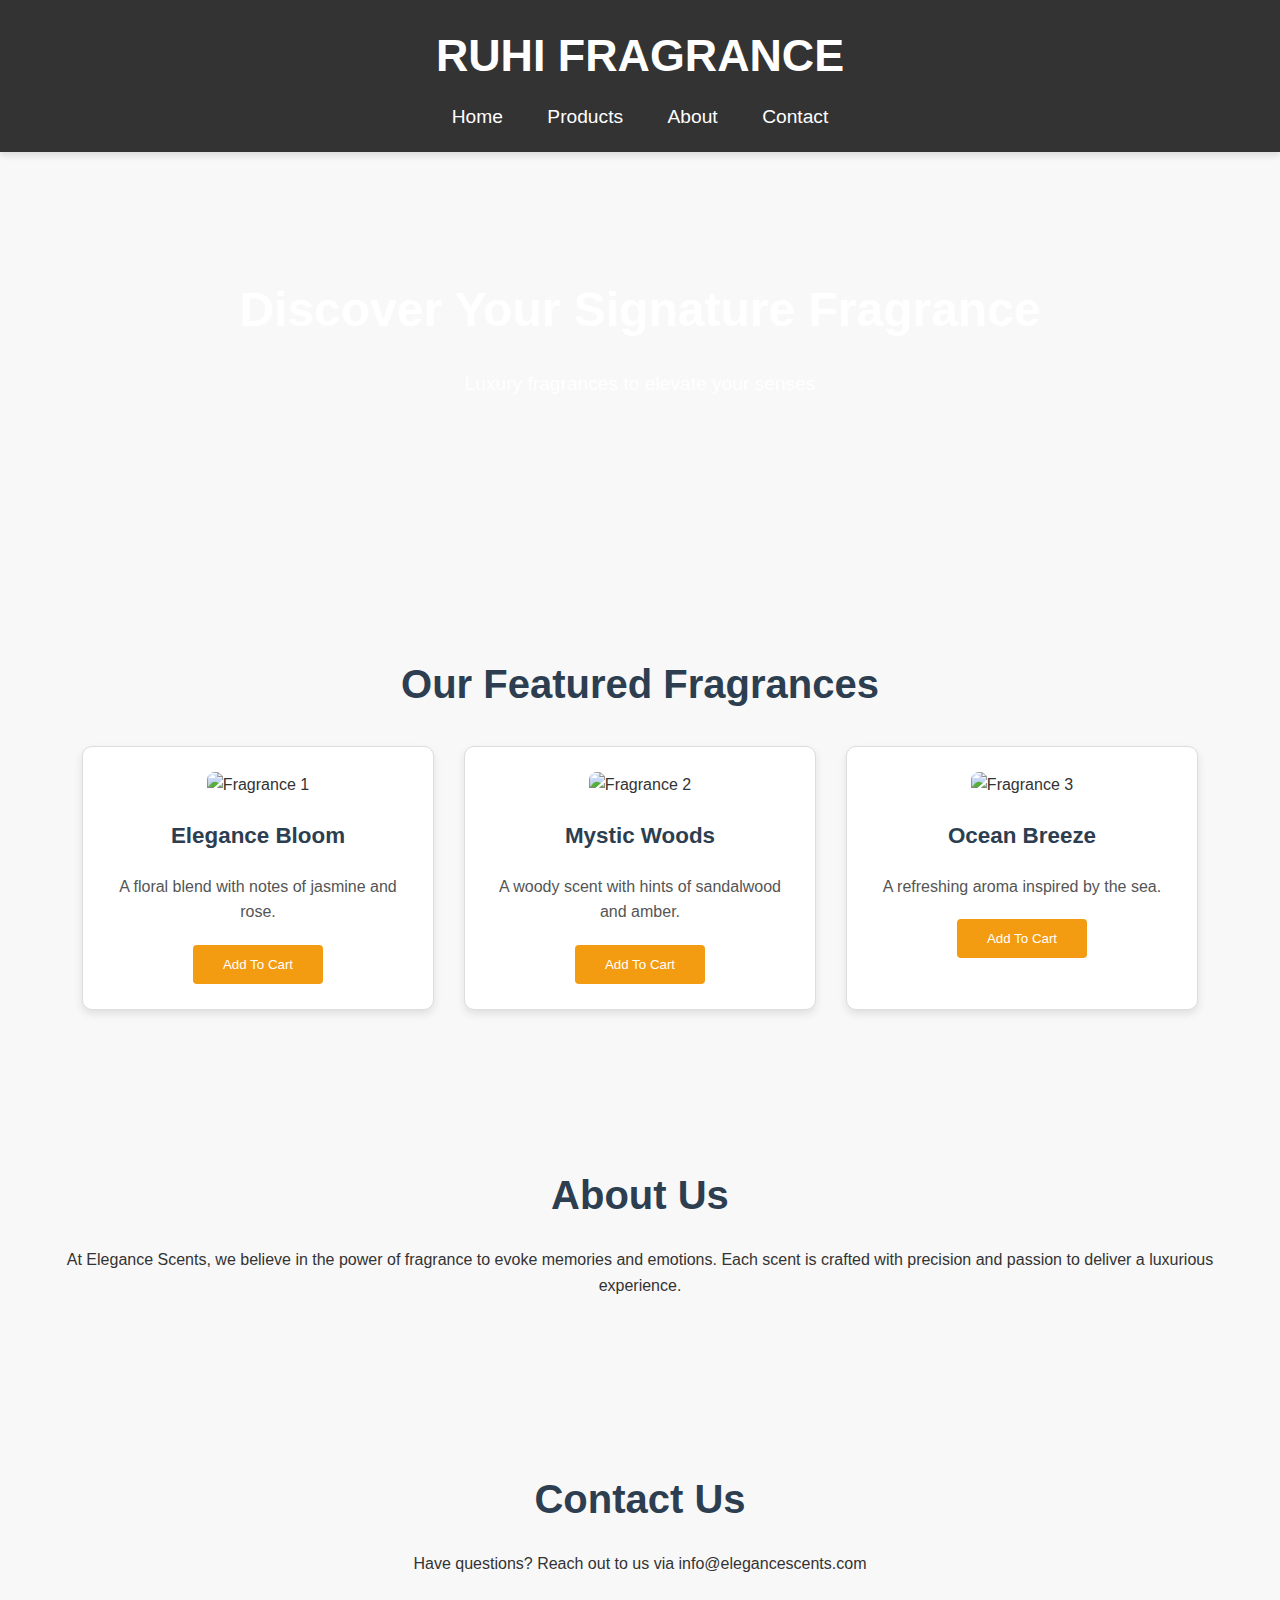
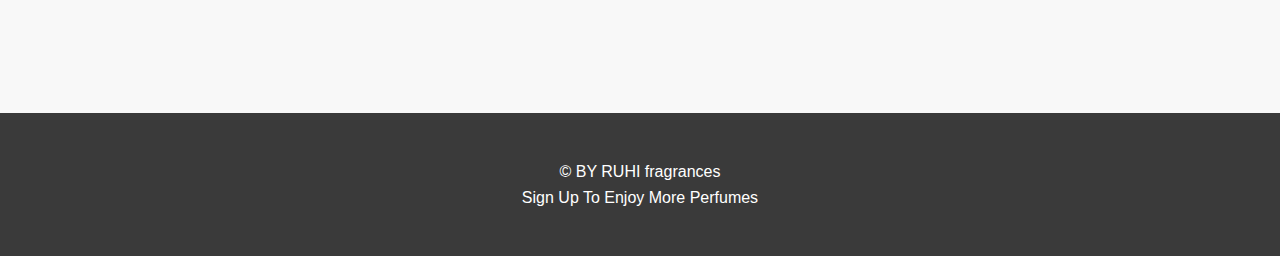
==== index.html @ 4c958bf6 "Add files via upload" ====
<!DOCTYPE html>
<html lang="en">

<head>
    <meta charset="UTF-8">
    <meta name="viewport" content="width=device-width, initial-scale=1.0">
    <title>RUHI - Fragrances Redefined</title>
    <link rel="stylesheet" href="css/style.css">
</head>

<body>
    <header>
        <h1>RUHI FRAGRANCE</h1>
        <nav>
            <a href="index.html">Home</a>
            <a href="products.html">Products</a>
            <a href="about.html">About</a>
            <a href="contact.html">Contact</a>
        </nav>
    </header>

    <section class="hero" id="home">
        <h2>Discover Your Signature Fragrance</h2>
        <p>Luxury fragrances to elevate your senses</p>
    </section>

    <div class="container">
        <section class="section" id="products">
            <h2>Our Featured Fragrances</h2>
            <div class="products">
                <div class="product-card">
                    <img src="https://via.placeholder.com/300" alt="Fragrance 1">
                    <h3>Elegance Bloom</h3>
                    <p>A floral blend with notes of jasmine and rose.</p>
                    <button class="add-to-cart">Add To Cart</button>
                </div>
                <div class="product-card">
                    <img src="https://via.placeholder.com/300" alt="Fragrance 2">
                    <h3>Mystic Woods</h3>
                    <p>A woody scent with hints of sandalwood and amber.</p>
                    <button class="add-to-cart">Add To Cart</button>
                </div>
                <div class="product-card">
                    <img src="https://via.placeholder.com/300" alt="Fragrance 3">
                    <h3>Ocean Breeze</h3>
                    <p>A refreshing aroma inspired by the sea.</p>
                    <button class="add-to-cart">Add To Cart</button>
                </div>
            </div>
        </section>

        <section class="section" id="about">
            <h2>About Us</h2>
            <p>At Elegance Scents, we believe in the power of fragrance to evoke memories and emotions. Each scent is crafted with precision and passion to deliver a luxurious experience.</p>
        </section>

        <section class="section" id="contact">
            <h2>Contact Us</h2>
            <p>Have questions? Reach out to us via <a href="mailto:info@elegancescents.com">info@elegancescents.com</a></p>
        </section>
    </div>

    <footer>
        <p>&copy; BY RUHI fragrances<br>Sign Up To Enjoy More Perfumes</p>
    </footer>

    <script>
        // Select all 'Add To Cart' buttons
        const addToCartButtons = document.querySelectorAll('.add-to-cart');

        // Add click event listeners to each button
        addToCartButtons.forEach(button => {
            button.addEventListener('click', function() {
                // Change the button text to 'Added To Cart'
                button.textContent = 'Added To Cart';
                
                // Optionally, change the button style to show it's been added
                button.style.backgroundColor = '#e67e22';
                button.style.cursor = 'not-allowed';
                button.disabled = true; // Disable the button after it's clicked
            });
        });
    </script>
</body>

</html>
---- css/style.css ----
/* General Styles */
body {
    font-family: 'Arial', sans-serif;
    margin: 0;
    padding: 0;
    background-color: #f8f8f8;
    color: #333;
    line-height: 1.6;
}

/* Links */
a {
    text-decoration: none;
    color: inherit;
    transition: color 0.3s ease;
}

a:hover {
    color: #000;
}

/* Header */
header {
    background-color: #333333;
    color: white;
    text-align: center;
    padding: 20px;
    box-shadow: 0 4px 6px rgba(0, 0, 0, 0.1);
}

header h1 {
    font-size: 2.8rem;
    margin: 0;
    font-family: 'Helvetica Neue', sans-serif;
}

/* Navigation */
nav {
    margin-top: 10px;
}

nav a {
    margin: 0 20px;
    font-size: 1.2rem;
    color: #fff;
    transition: color 0.3s ease;
}

nav a:hover {
    color: #f39c12;
}

/* Hero Section */
.hero {
    background: url('https://via.placeholder.com/1600x600') no-repeat center center/cover;
    color: white;
    text-align: center;
    padding: 120px 20px;
    background-position: center;
    background-size: cover;
}

.hero h2 {
    font-size: 3rem;
    font-family: 'Helvetica Neue', sans-serif;
    font-weight: bold;
    margin: 0;
}

.hero p {
    font-size: 1.2rem;
    margin-top: 20px;
}

/* Container */
.container {
    max-width: 1200px;
    margin: 0 auto;
    padding: 20px;
}

/* Section Styles */
.section {
    padding: 60px 0;
    text-align: center;
}

/* Section Titles */
.section h2 {
    font-size: 2.5rem;
    color: #2c3e50;
    font-weight: bold;
    margin-bottom: 20px;
}

/* Product Section */
.products {
    display: flex;
    flex-wrap: wrap;
    justify-content: center;
    gap: 30px;
    margin-top: 30px;
}

.product-card {
    background: #fff;
    border: 1px solid #ddd;
    border-radius: 10px;
    width: 300px;
    text-align: center;
    padding: 25px;
    box-shadow: 0 4px 8px rgba(0, 0, 0, 0.1);
    transition: transform 0.3s ease, box-shadow 0.3s ease;
}

.product-card:hover {
    transform: translateY(-10px);
    box-shadow: 0 6px 15px rgba(0, 0, 0, 0.1);
}

.product-card img {
    max-width: 100%;
    border-radius: 8px;
}

.product-card h3 {
    font-size: 1.4rem;
    margin: 20px 0;
    color: #2c3e50;
}

.product-card p {
    font-size: 1rem;
    color: #555;
    margin-bottom: 20px;
}

.product-card button {
    background-color: #f39c12;
    color: #fff;
    border: none;
    padding: 12px 30px;
    border-radius: 4px;
    cursor: pointer;
    transition: background-color 0.3s ease;
}

.product-card button:hover {
    background-color: #e67e22;
}

/* Footer */
footer {
    margin-top: 40px;
    background-color: #3a3a3a;
    color: white;
    padding: 30px 20px;
    text-align: center;
}

/* Responsive Design */
@media screen and (max-width: 768px) {
    header h1 {
        font-size: 2.2rem;
    }

    nav a {
        font-size: 1rem;
    }

    .hero h2 {
        font-size: 2.2rem;
    }

    .products {
        flex-direction: column;
        align-items: center;
    }

    .product-card {
        width: 80%;
        margin-bottom: 20px;
    }

    .section h2 {
        font-size: 2rem;
    }
}

@media screen and (max-width: 480px) {
    header h1 {
        font-size: 1.8rem;
    }

    nav a {
        font-size: 0.9rem;
    }

    .hero h2 {
        font-size: 1.8rem;
    }

    .hero p {
        font-size: 1rem;
    }

    .product-card {
        width: 90%;
    }

    .section h2 {
        font-size: 1.8rem;
    }
}
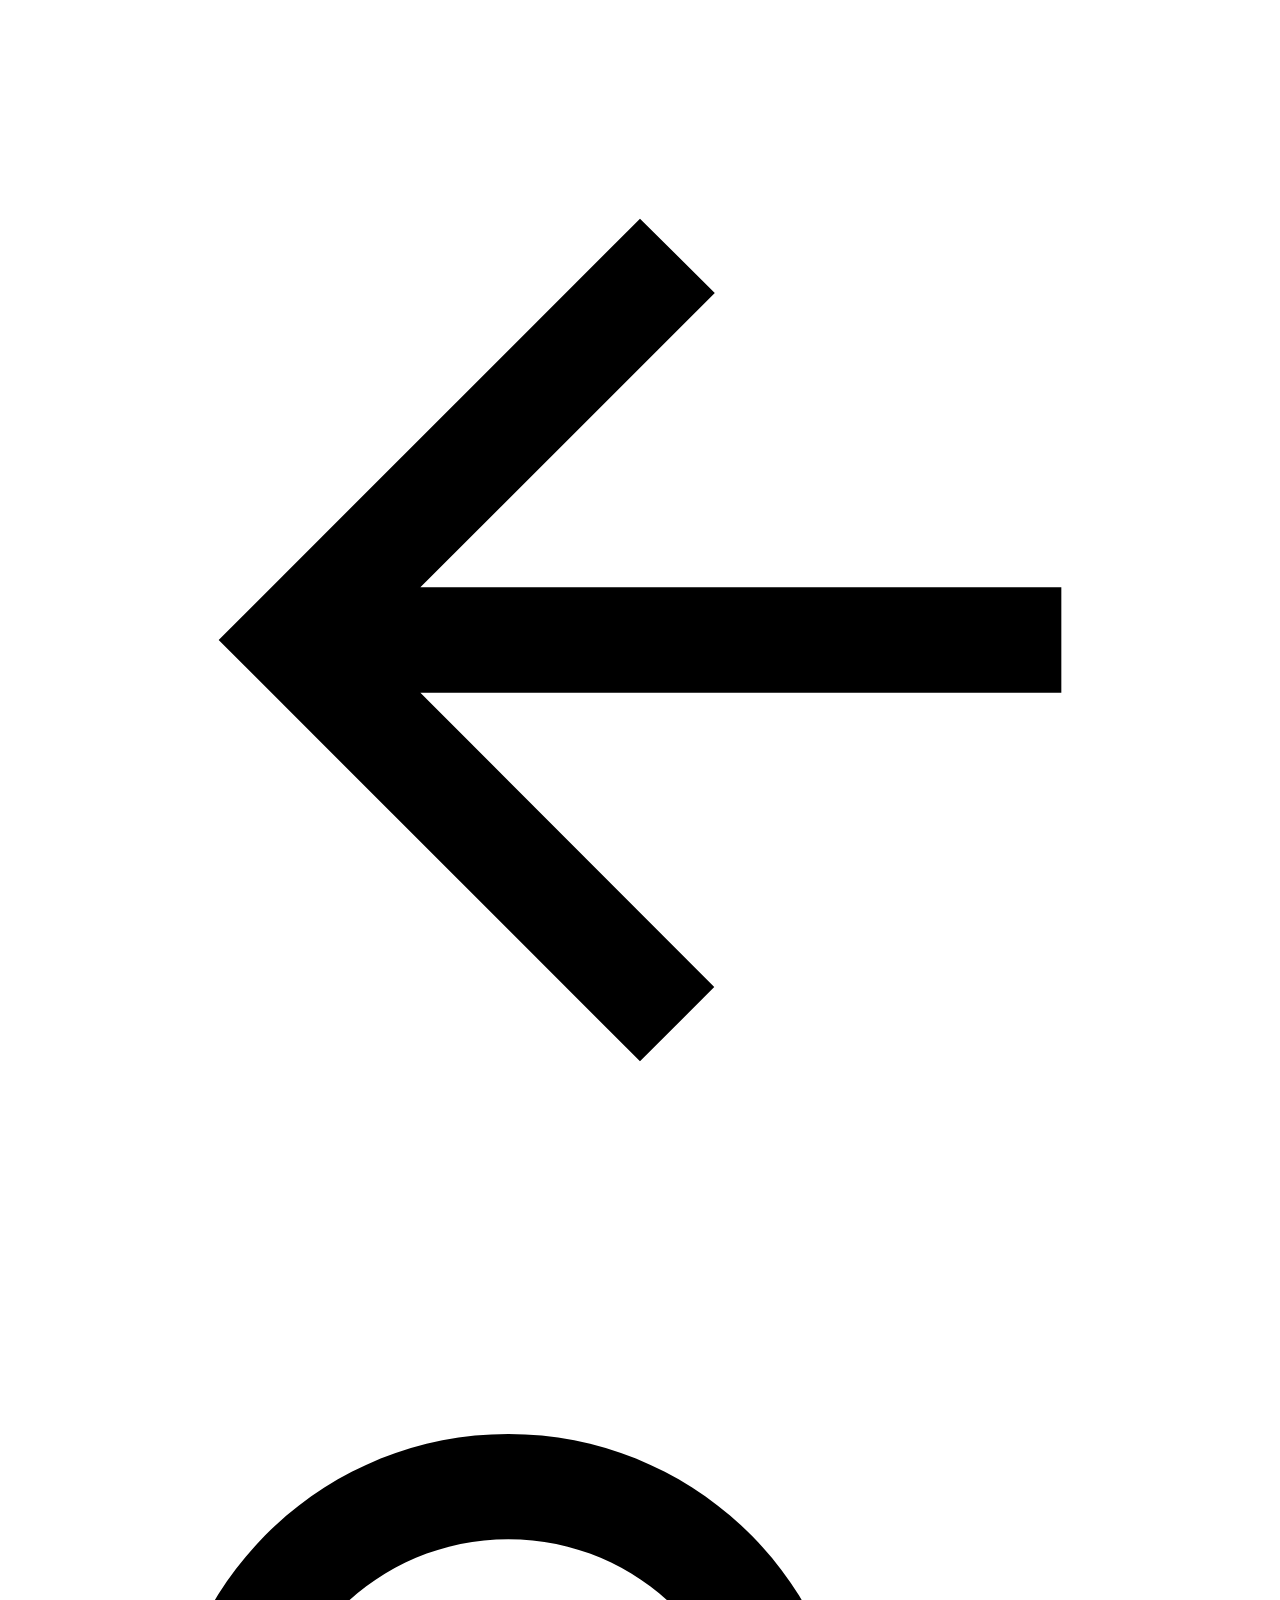
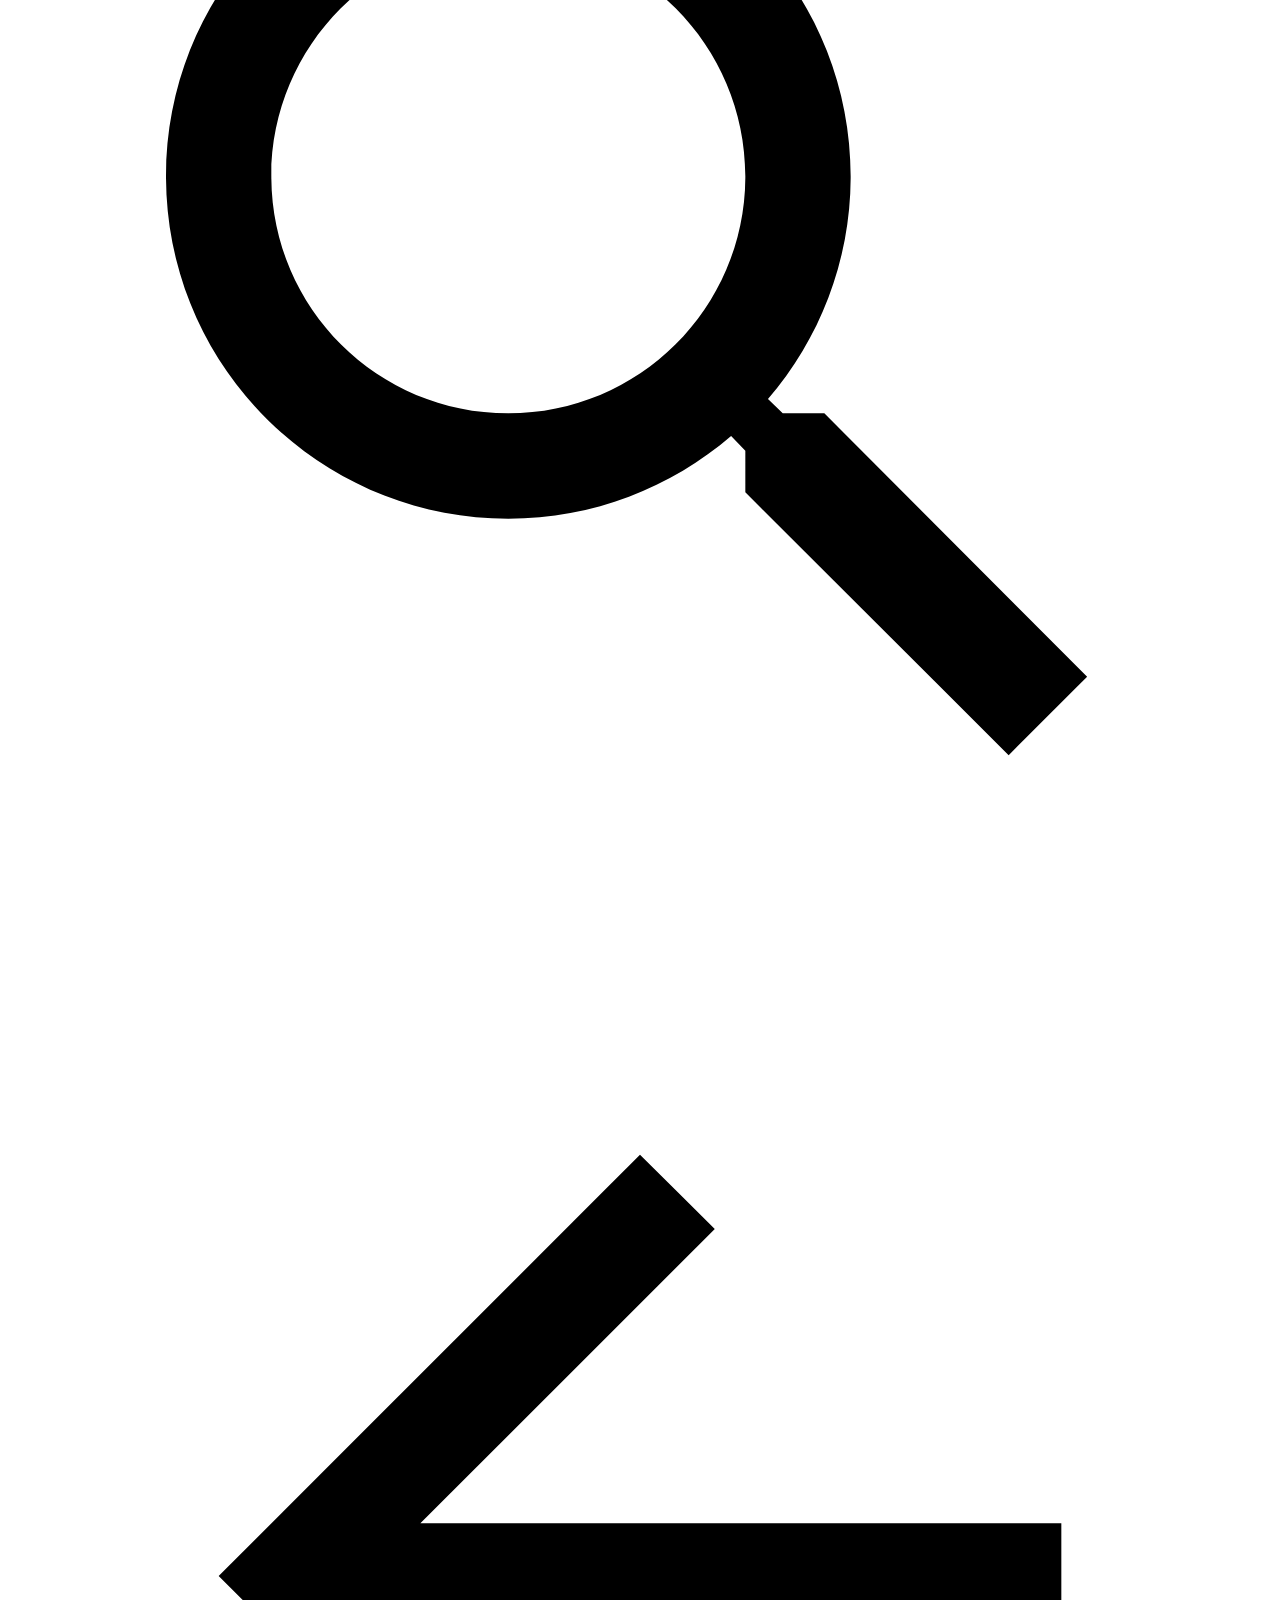
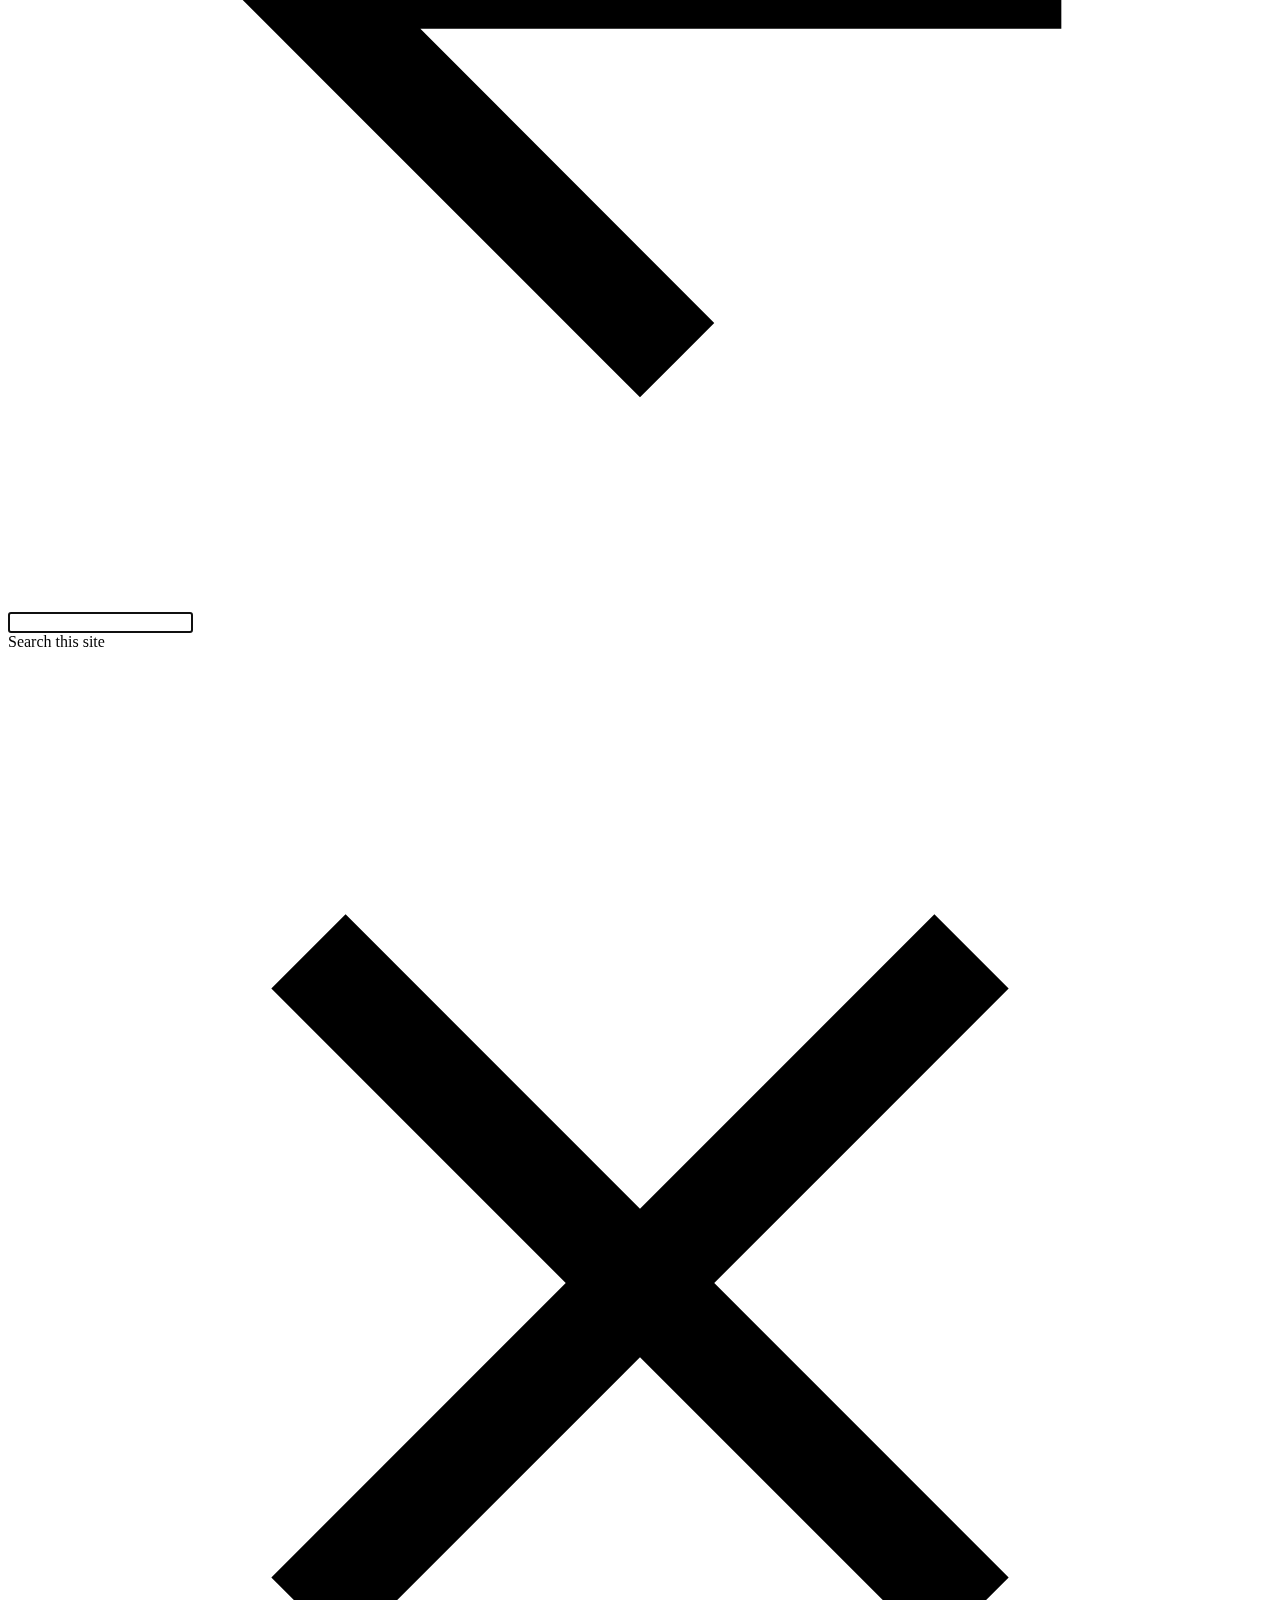
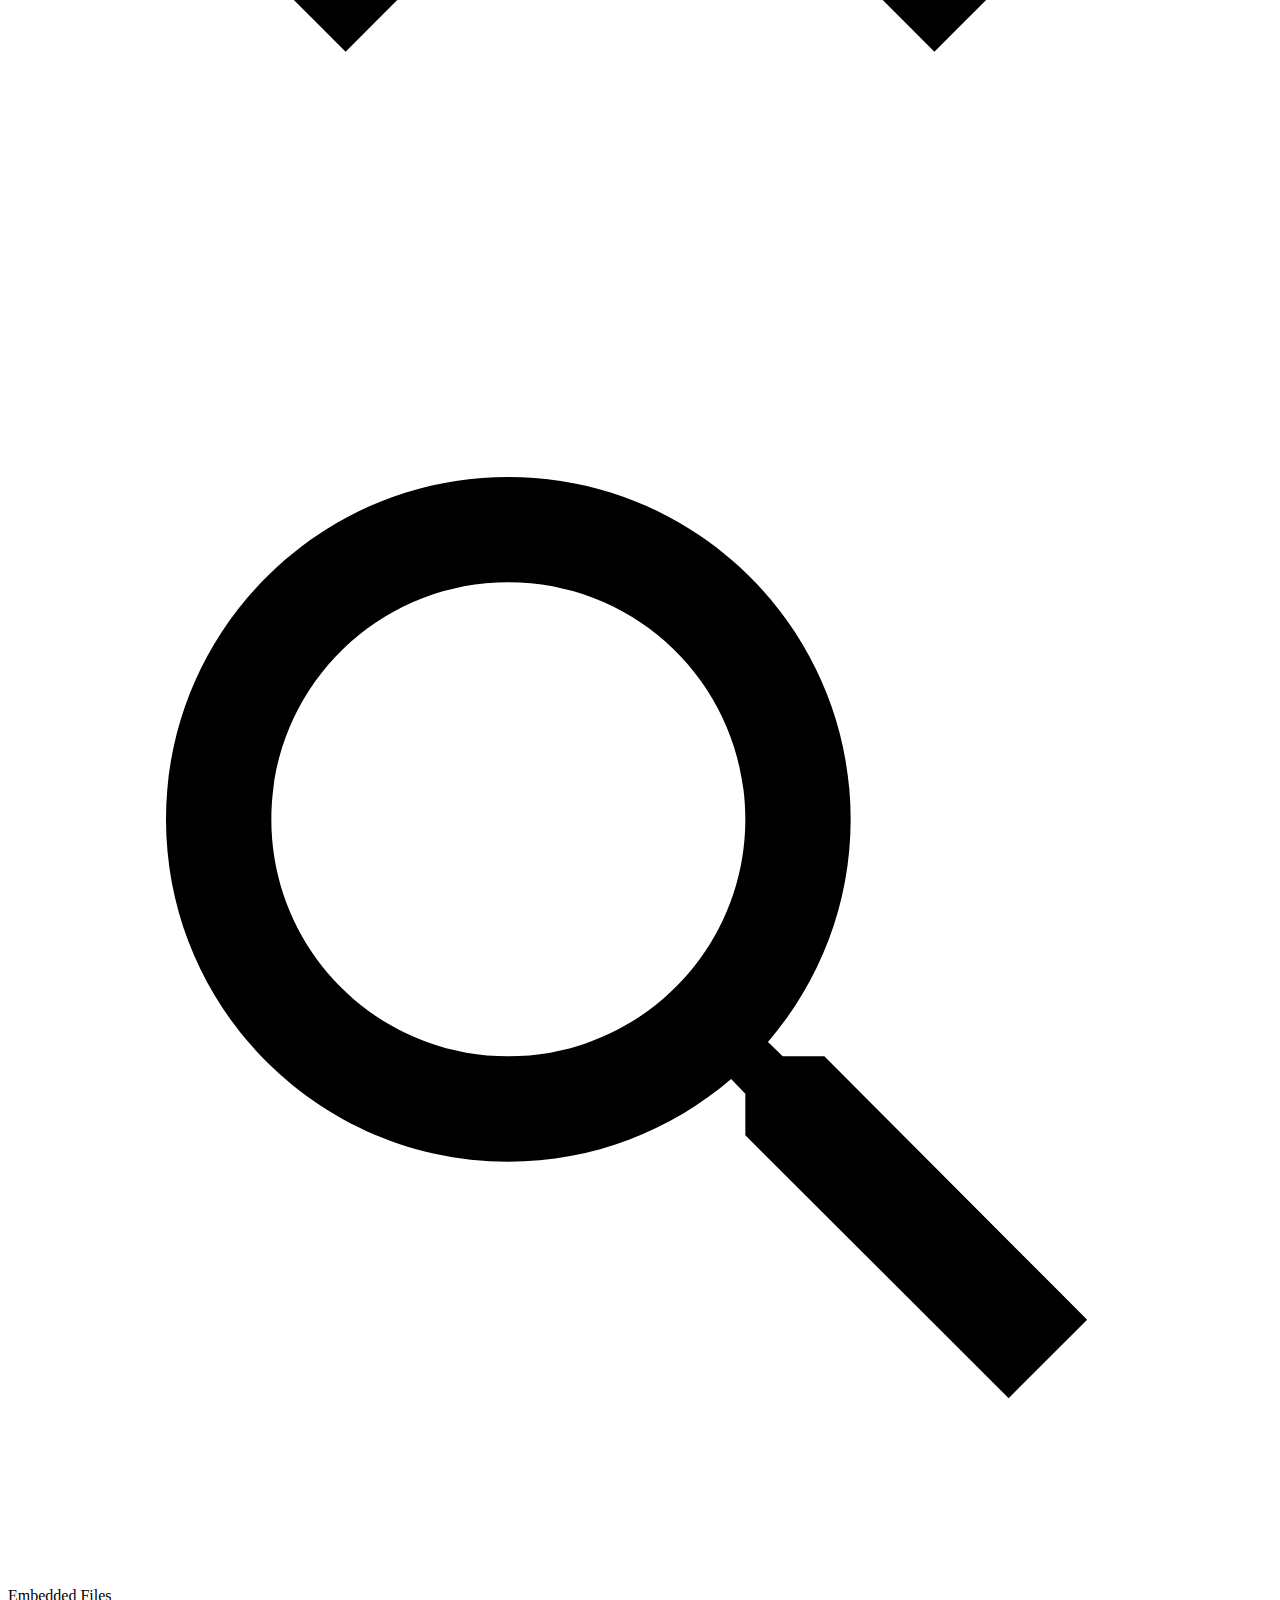
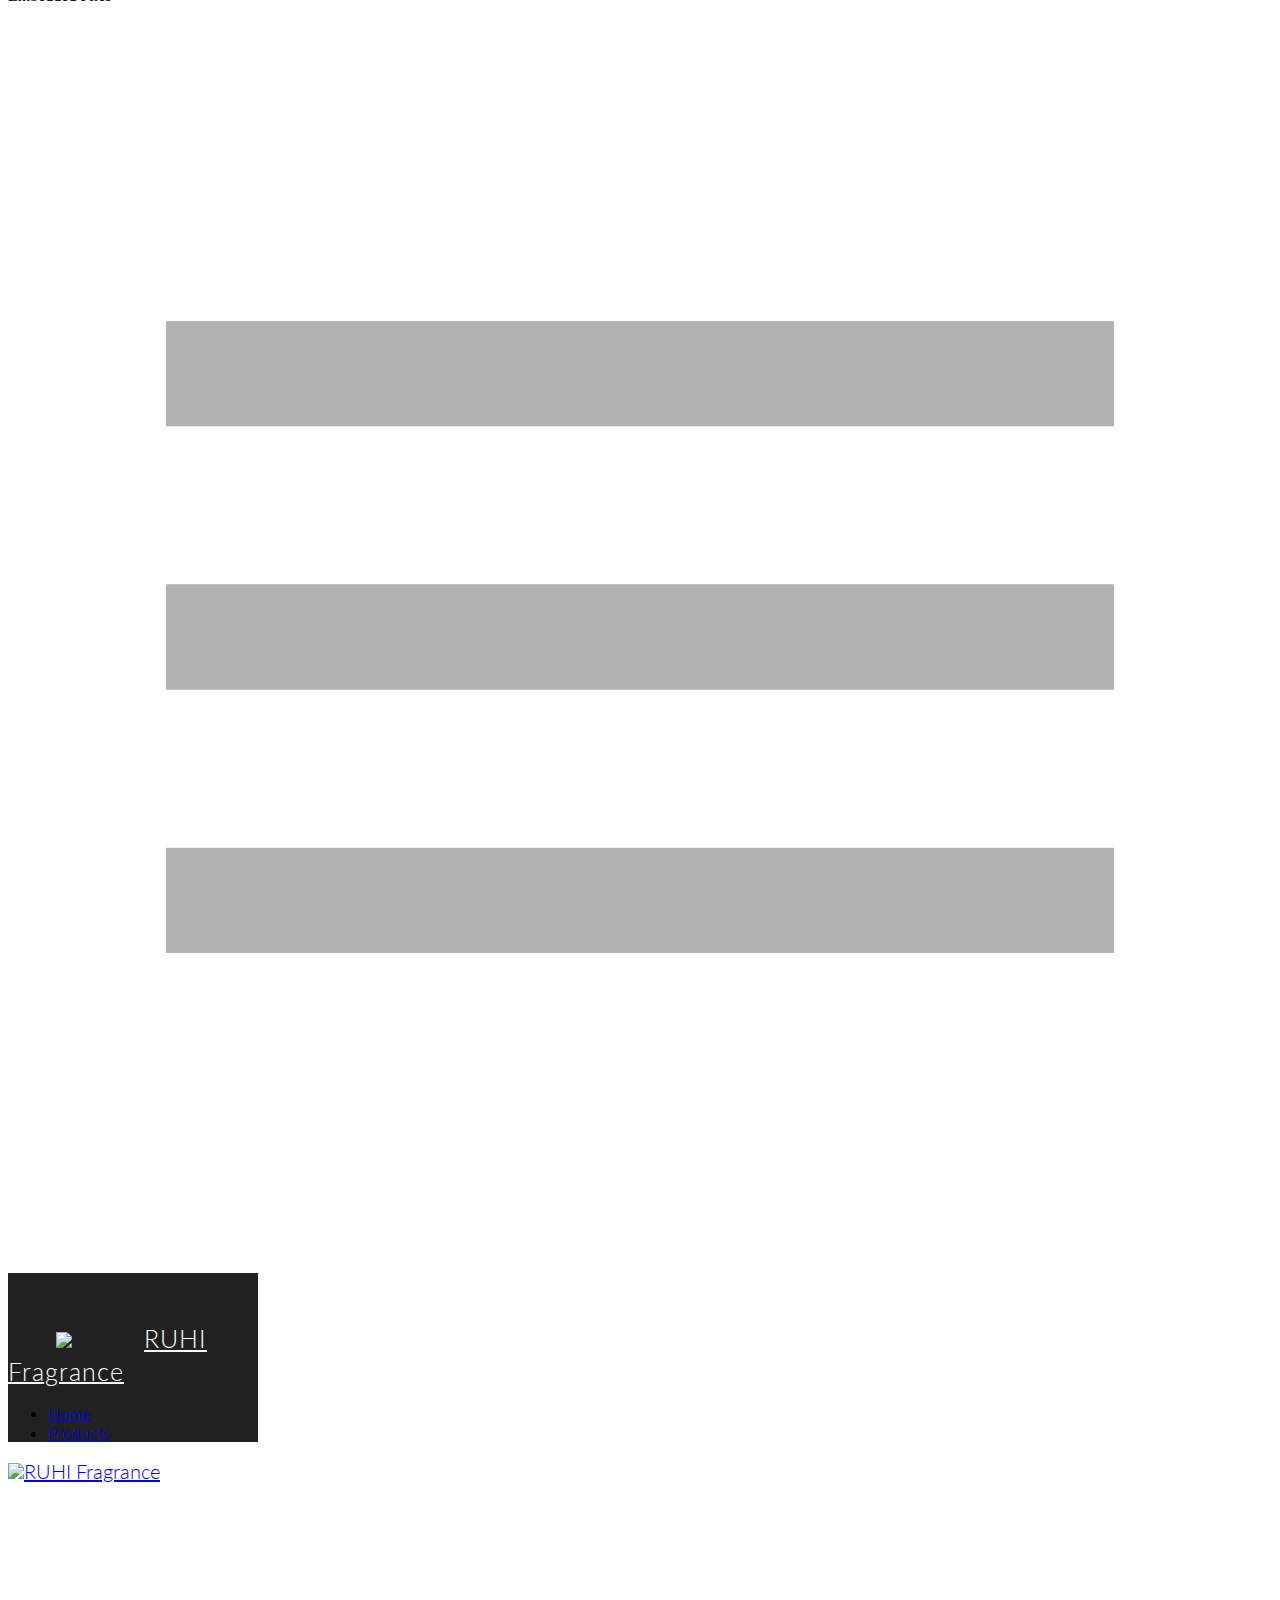
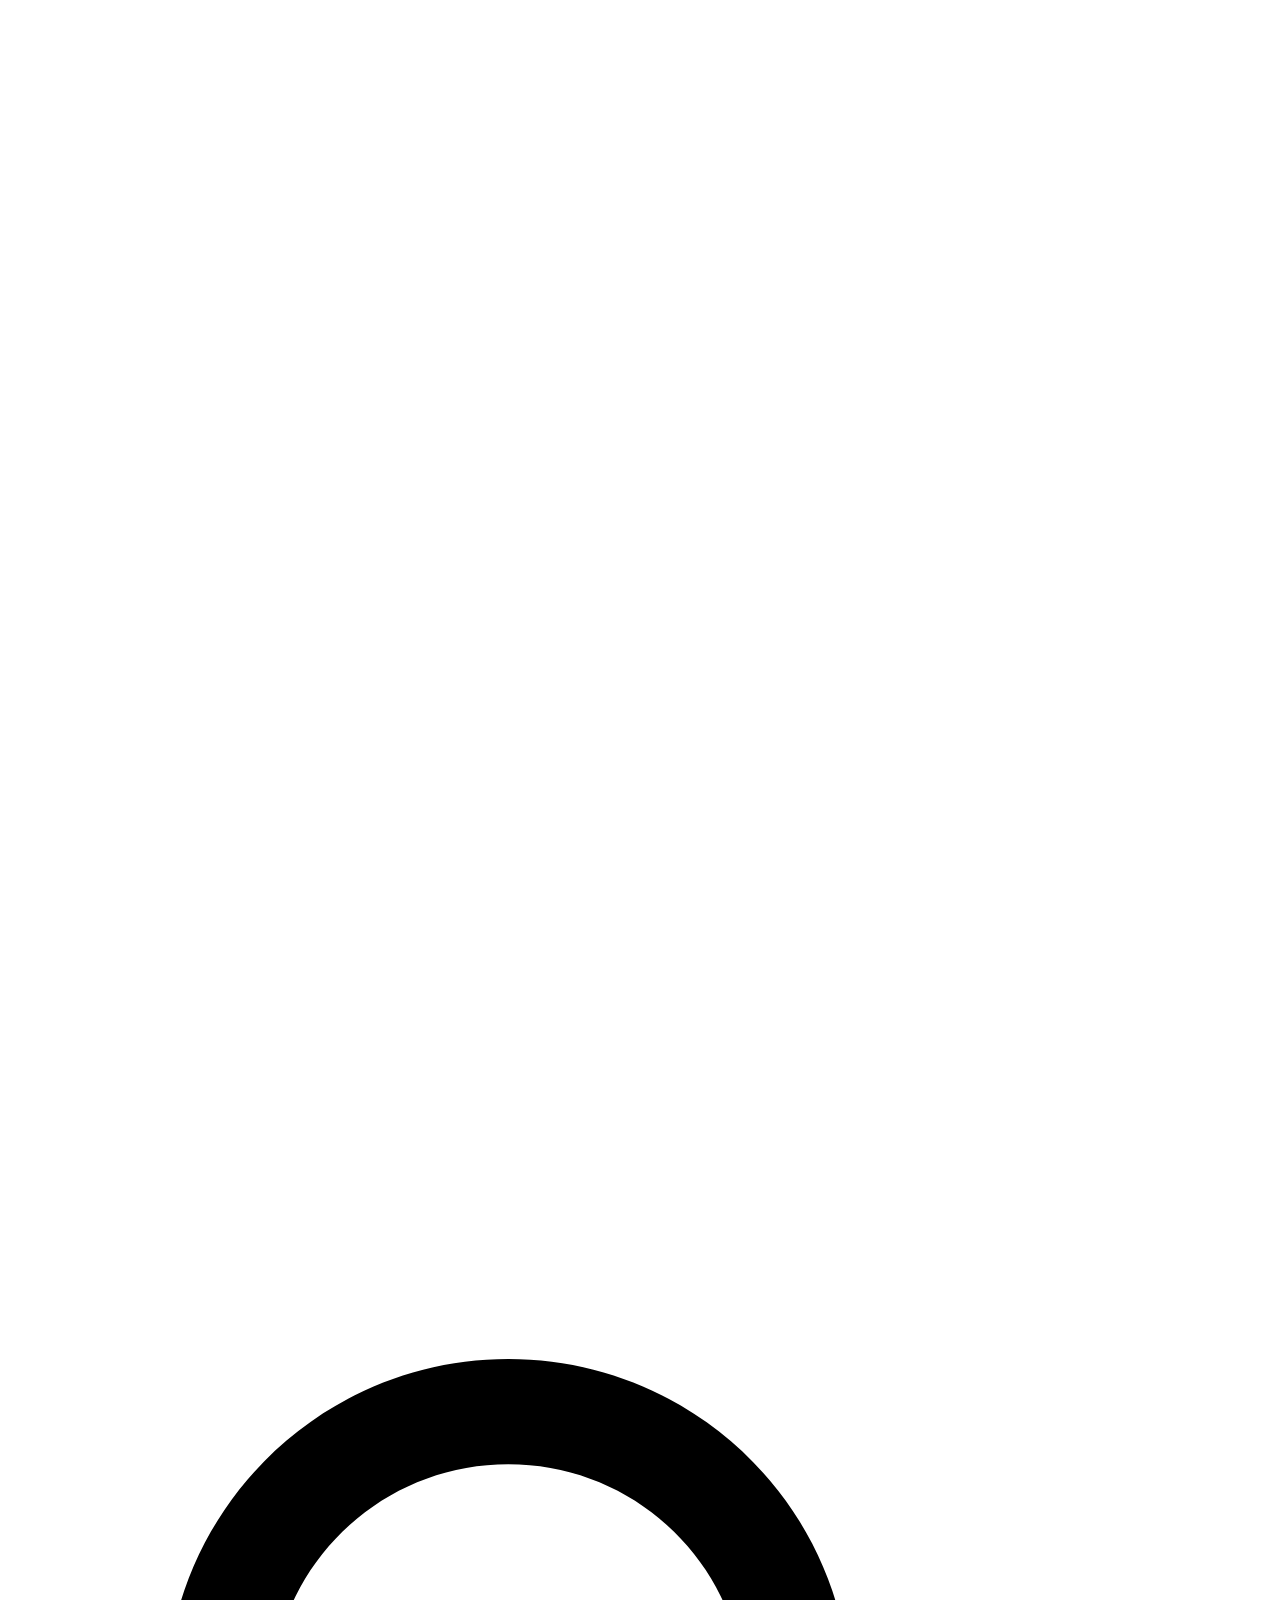
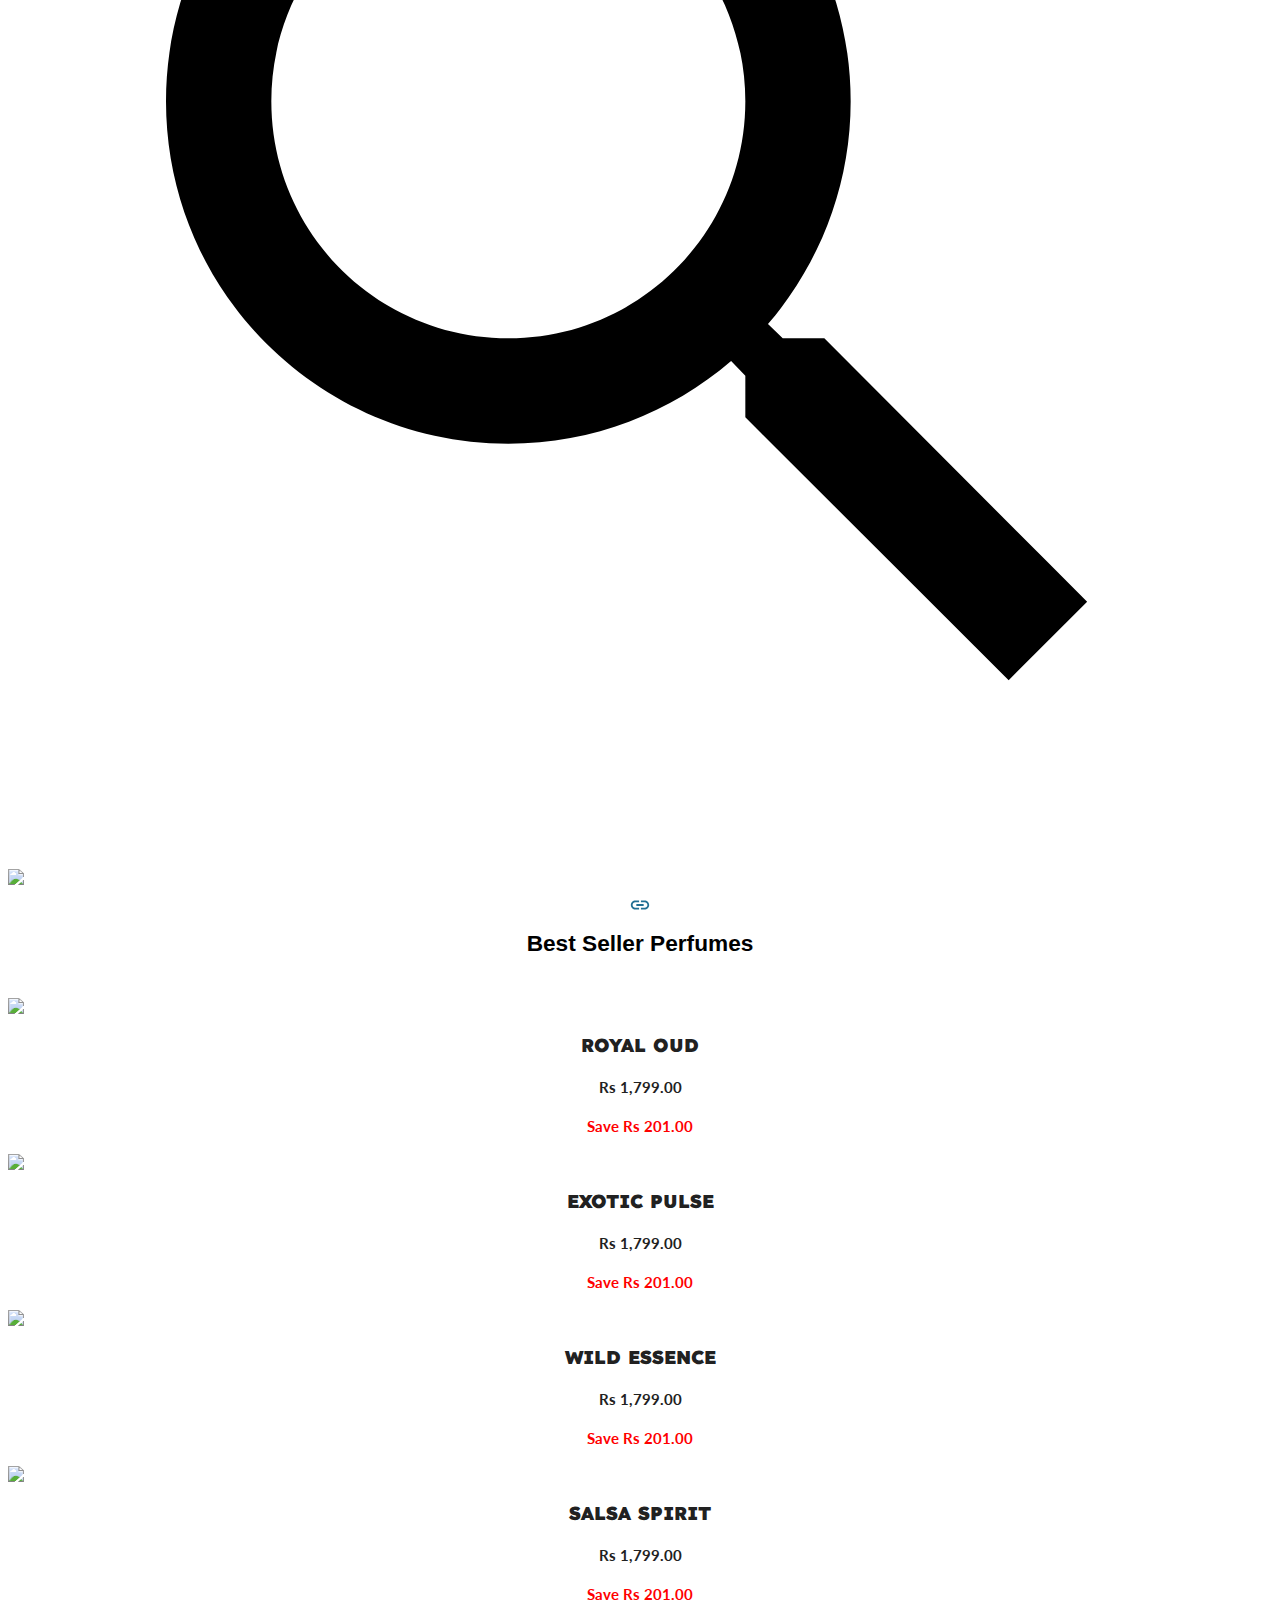
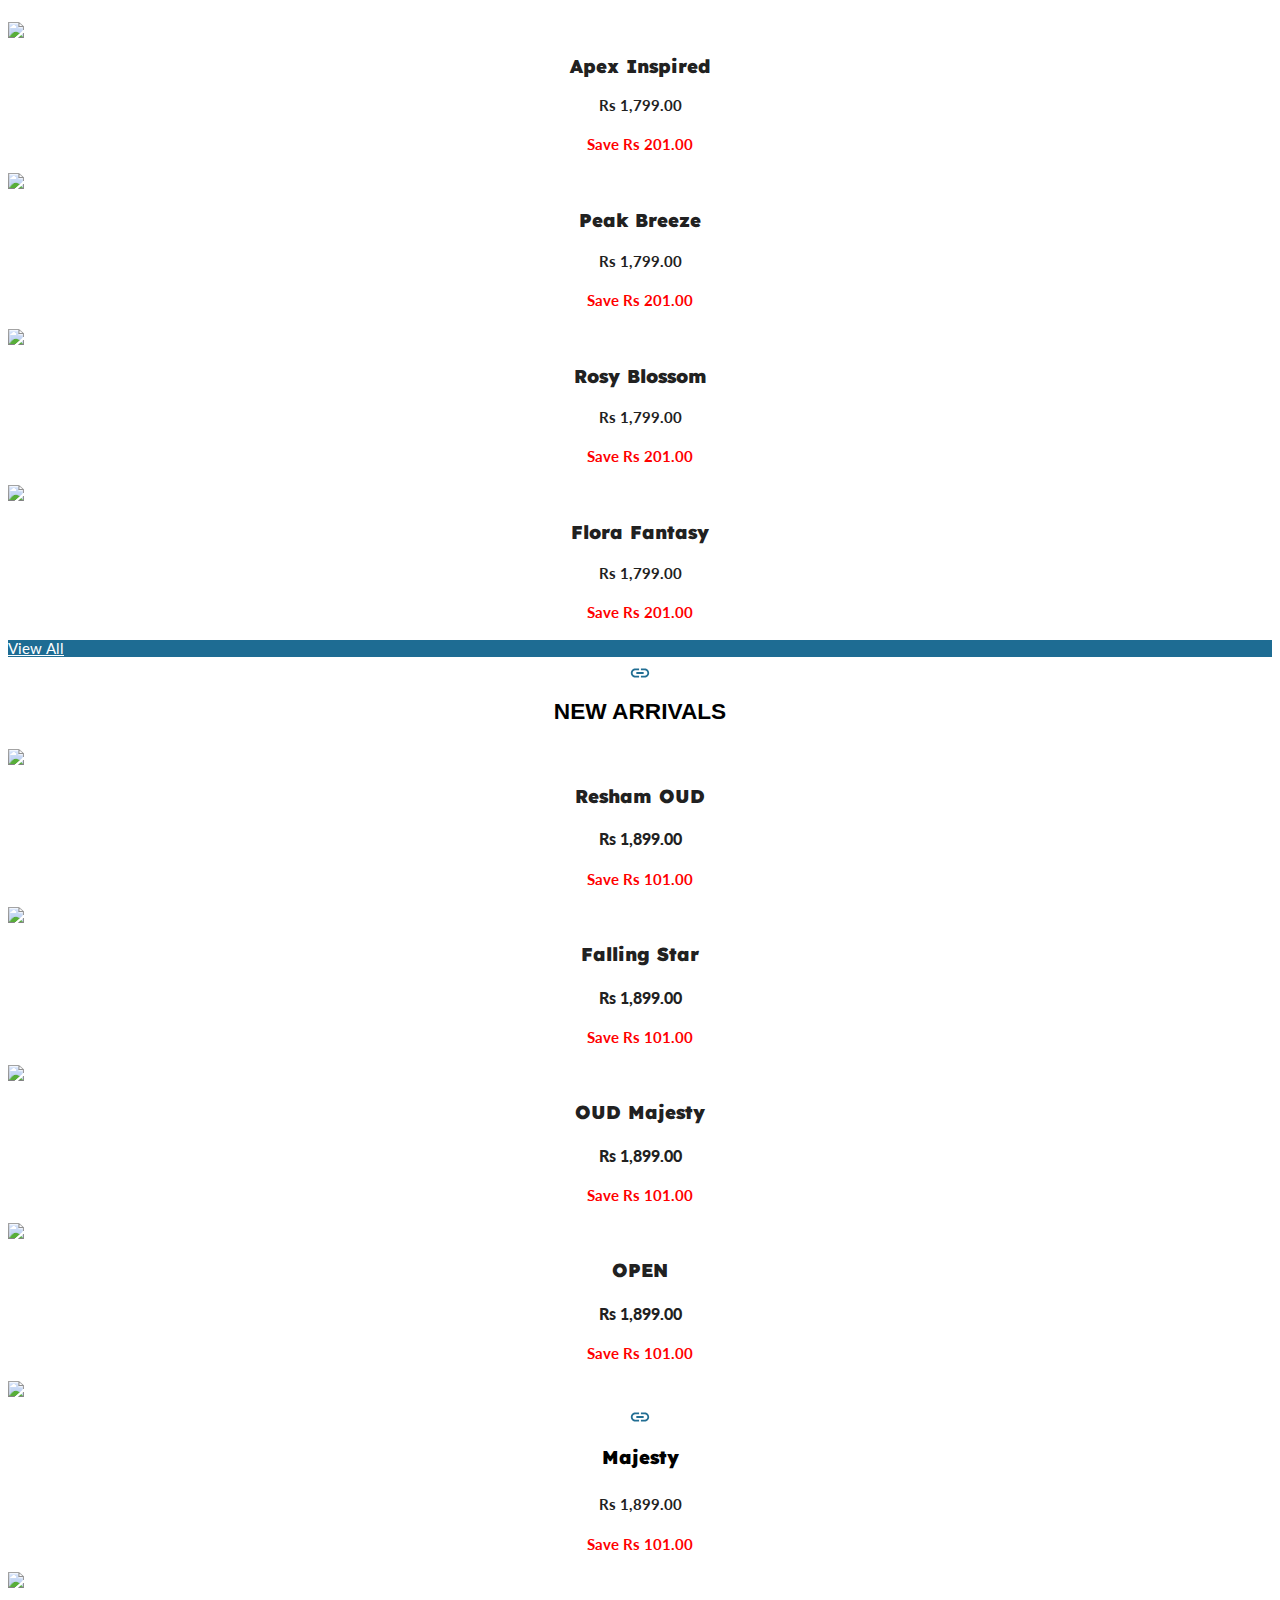
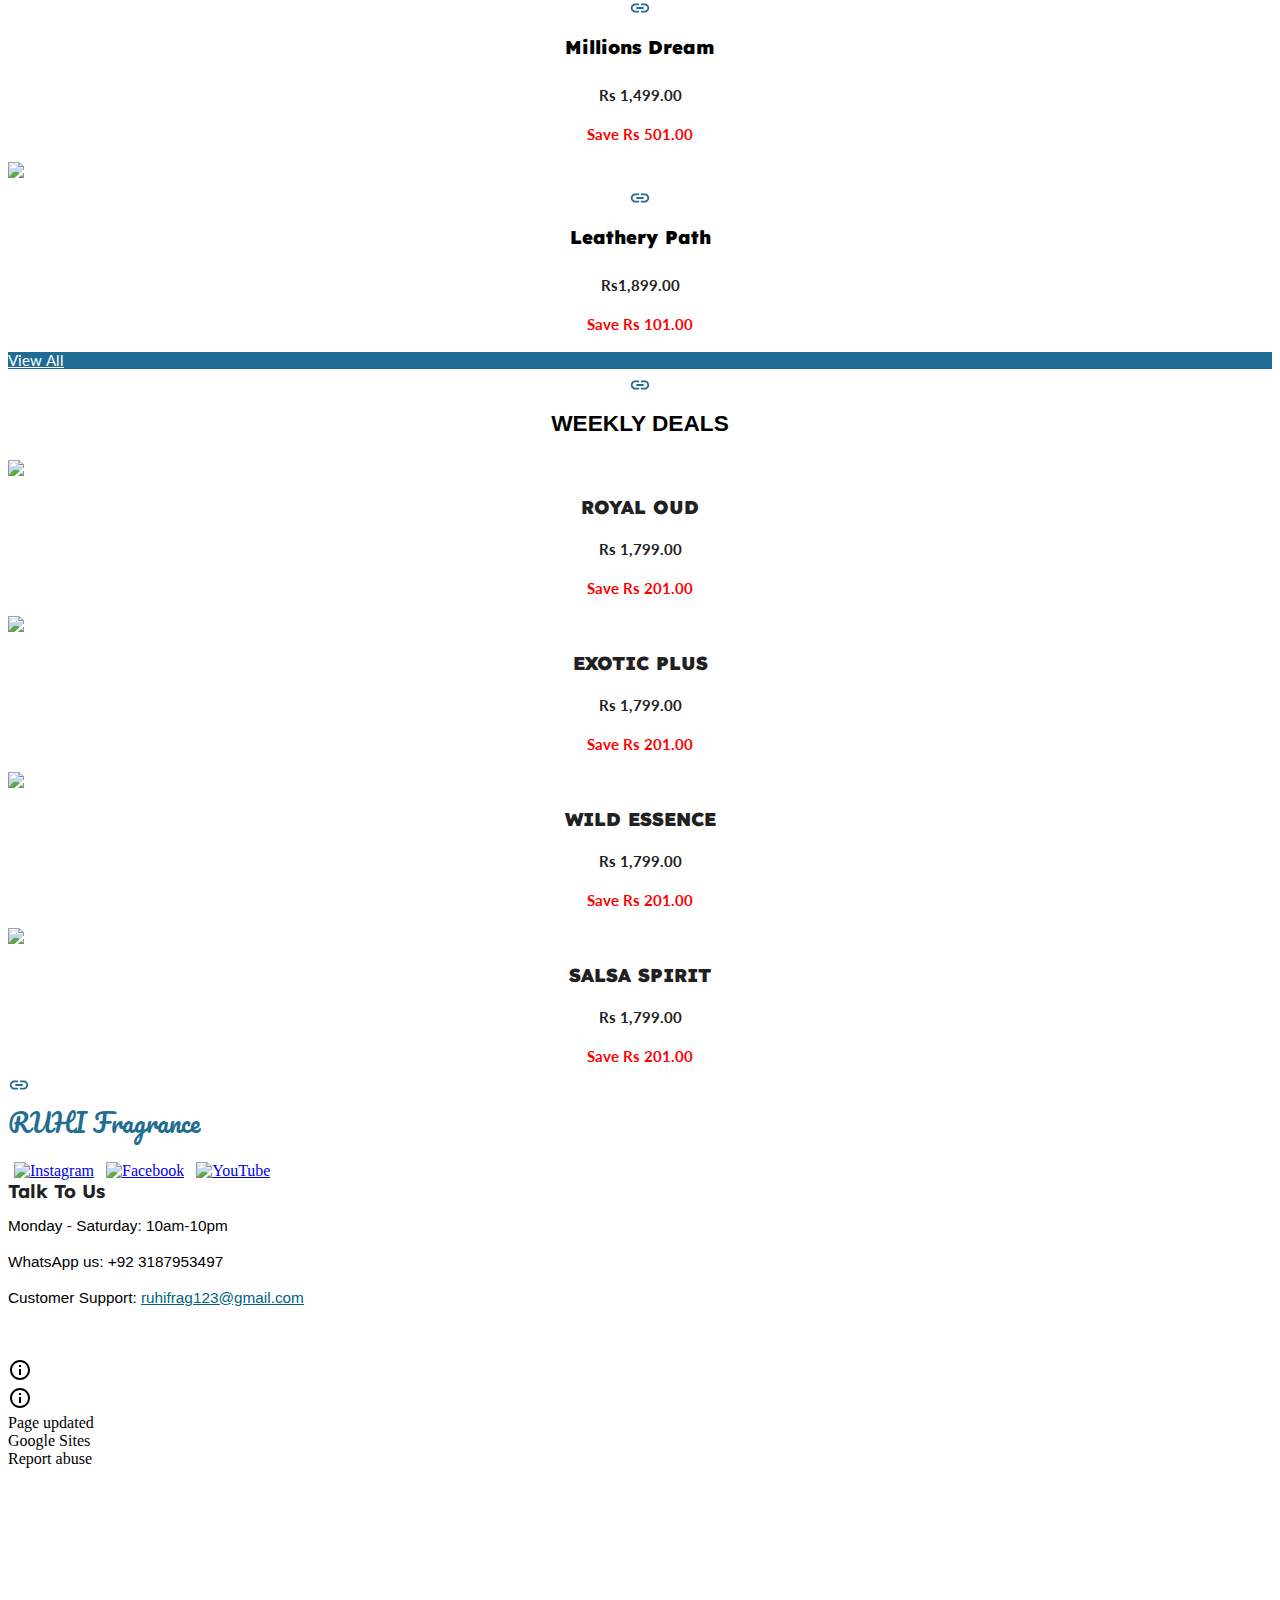
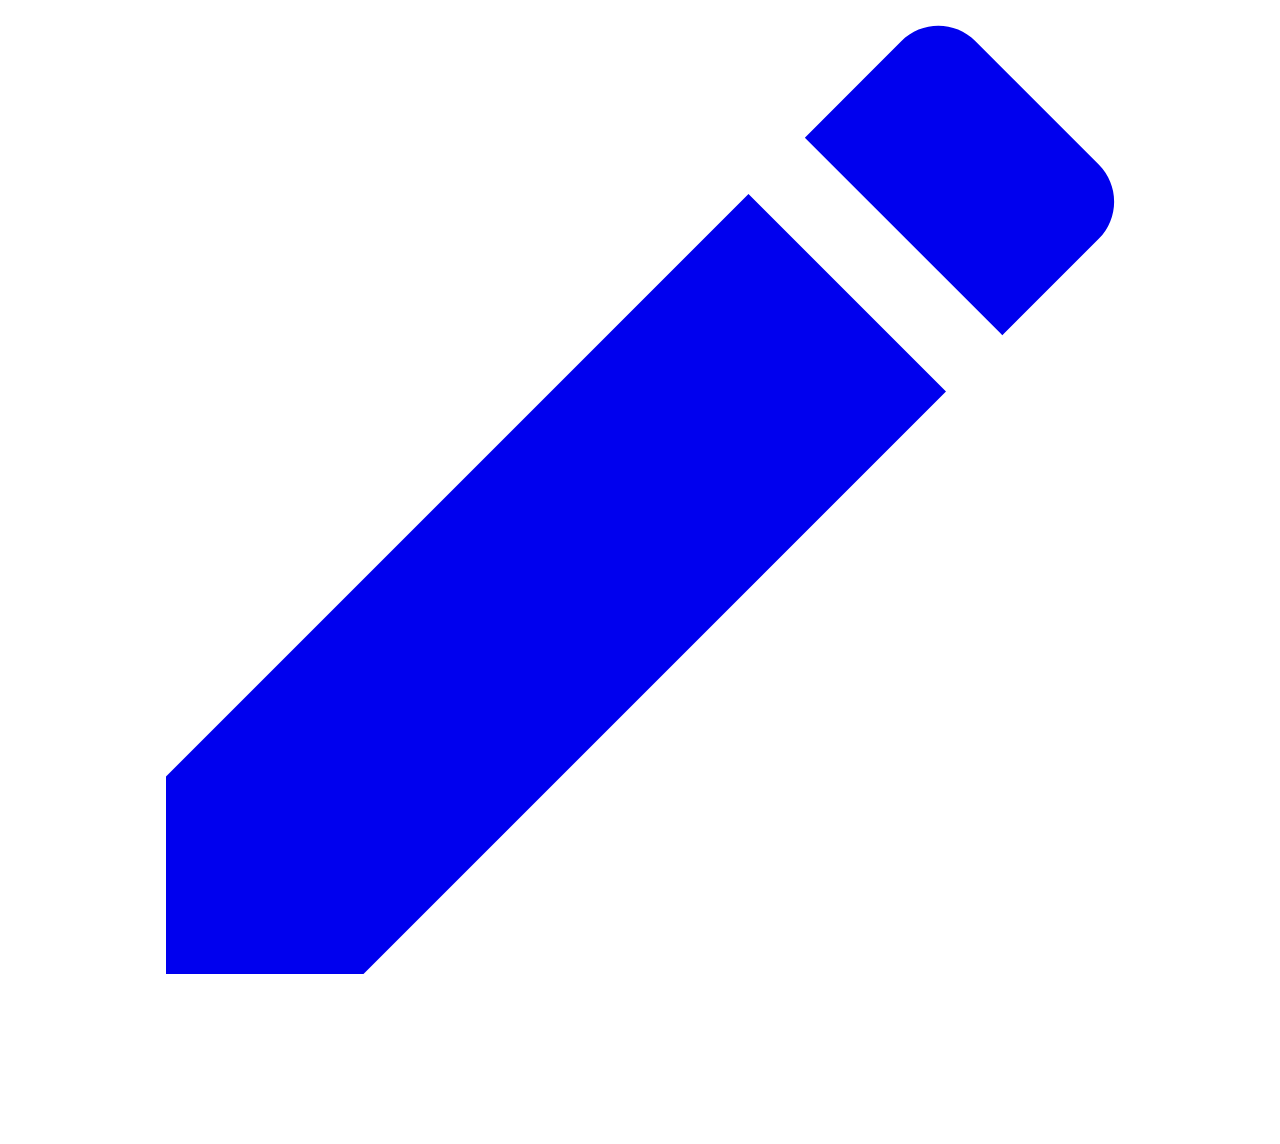
==== commit e94fdae7: "Update index.html" ====
--- a/index.html
+++ b/index.html
@@ -1,86 +1,3883 @@
 <!DOCTYPE html>
-<html lang="en">
+<html lang="en" itemscope itemtype="http://schema.org/WebPage">
 
 <head>
-    <meta charset="UTF-8">
-    <meta name="viewport" content="width=device-width, initial-scale=1.0">
-    <title>RUHI - Fragrances Redefined</title>
-    <link rel="stylesheet" href="css/style.css">
+    <meta charset="utf-8">
+    <script nonce="IXOUDw7LzimUMzbf5GdcBA">var DOCS_timing = {}; DOCS_timing['sl'] = new Date().getTime();</script>
+    <script nonce="IXOUDw7LzimUMzbf5GdcBA">function _DumpException(e) { throw e; }</script>
+    <script data-id="_gd"
+        nonce="IXOUDw7LzimUMzbf5GdcBA">window.WIZ_global_data = { "K1cgmc": "%.@.[null,null,null,[null,1,[1734316997,918213000]],null,0]]", "nQyAE": {} };</script>
+    <script
+        nonce="IXOUDw7LzimUMzbf5GdcBA">_docs_flag_initialData = { "atari-emtpr": false, "atari-eibrm": false, "docs-text-elei": false, "docs-text-usc": true, "atari-bae": false, "docs-text-emtps": true, "docs-text-etsrdpn": false, "docs-text-etsrds": false, "docs-text-endes": false, "docs-text-escpv": true, "docs-text-ecfs": false, "docs-text-ecis": true, "docs-text-edctzs": true, "docs-text-eetxpc": false, "docs-text-eetxp": false, "docs-text-ertkmcp": true, "docs-text-ettctvs": false, "docs-text-ettts": true, "docs-text-escoubs": false, "docs-text-escivs": false, "docs-text-escitrbs": false, "docs-text-ecgvd": false, "docs-text-esbbcts": true, "docs-text-etccdts": true, "docs-text-etcchrs": true, "docs-text-etctrs": true, "docs-text-ecvdis": false, "docs-text-elaiabbs": false, "docs-text-eiosmc": false, "docs-text-etb": false, "docs-text-esbefr": false, "docs-text-ipi": false, "docs-etshc": false, "docs-text-tbcb": 2.0E7, "docs-efsmsdl": false, "docs-text-etof": false, "docs-text-ehlb": false, "docs-text-epa": true, "docs-text-dwit": false, "docs-text-elawp": false, "docs-eec": false, "docs-ecot": "", "docs-text-enbcr": false, "docs-sup": "", "umss": false, "docs-eldi": false, "docs-dli": false, "docs-liap": "/logImpressions", "ilcm": { "eui": "AHKXmL1klYNzU9rlYH9r5NnveX5-eZjkSAJY2D29zrlqHzoSoY5sDztwfLlSy7RibBtTuKTTx-oi", "je": 1, "sstu": 1734374894702024, "si": "CMmbhvz5rIoDFRZJqwIdYrw4yw", "gsc": null, "ei": [5703839, 5704621, 5706832, 5706836, 5707711, 5737784, 5737800, 5738513, 5738529, 5740798, 5740814, 5743108, 5743124, 5747261, 5748013, 5748029, 5752678, 5752694, 5753313, 5753329, 5754213, 5754229, 5758807, 5758823, 5762243, 5762259, 5764252, 5764268, 5765535, 5765551, 5766761, 5766777, 5767835, 5767851, 5773662, 5773678, 5774331, 5774347, 5774836, 5774852, 5776501, 5776517, 5784931, 5784947, 5784951, 5784967, 5791766, 5791782, 5796457, 5796473, 5798980, 5798996, 14101306, 14101502, 14101510, 14101534, 49375314, 49375322, 49472063, 49472071, 49622823, 49622831, 49623173, 49623181, 49643568, 49643576, 49644015, 49644023, 49769337, 49769345, 49822921, 49822929, 49823164, 49823172, 49833462, 49833470, 49842855, 49842863, 49924706, 49924714, 50266222, 50266230, 50273528, 50273536, 50297076, 50297084, 50297426, 50297434, 50498907, 50498915, 50529103, 50529111, 50561343, 50561351, 50586962, 50586970, 70971256, 70971264, 71035517, 71035525, 71038255, 71038263, 71079938, 71079946, 71085241, 71085249, 71185170, 71185178, 71197826, 71197834, 71238946, 71238954, 71289146, 71289154, 71387889, 71387897, 71411972, 71411980, 71429507, 71429515, 71478200, 71478208, 71478589, 71478597, 71528597, 71528605, 71530083, 71530091, 71536689, 71536697, 71544834, 71544842, 71545513, 71545521, 71546425, 71546433, 71561541, 71561549, 71573870, 71573878, 71642103, 71642111, 71652641, 71652840, 71652848, 71658040, 71658048, 71659813, 71659821, 71689860, 71689868, 71720760, 71721087, 71721095, 71733083, 71733091, 71798420, 71798436, 71798440, 71798456, 71882106, 71882114, 71897827, 71897835, 71960540, 71960548, 71961126, 71961134, 94327661, 94327669, 94333153, 94333161, 94353368, 94353376, 94390153, 94390161, 94413607, 94413615, 94434257, 94434265, 94435578, 94435586, 94502654, 94502662, 94507744, 94507752, 94545004, 94545012, 94597639, 94597647, 94624865, 94624873, 94630911, 94661802, 94661810, 94707424, 94707432, 94784571, 94784579, 94818995, 94819000, 94819049, 94819054, 94819447, 94819452, 94875009, 94875017, 94904089, 94904097, 94929210, 94929218, 94942490, 94942498, 95065889, 95065897, 95086191, 95086199, 95087186, 95087194, 95112873, 95112881, 95118561, 95118569, 95135933, 95135941, 95182361, 95182367, 95234185, 95234871, 95234879, 95251262, 95251270, 95254920, 95254928, 95270945, 95270953, 95314802, 95314810, 95317975, 99237681, 99237689, 99247596, 99247604, 99265946, 99265954, 99310979, 99310987, 99338440, 99338448, 99368792, 99368800, 99401881, 99401889, 99402331, 99402339, 99452336, 99452344, 99460069, 100130662, 100130678, 101442805, 101442813, 101488823, 101488831, 101489187, 101489195, 101519280, 101519288, 101562396, 101562404, 101617516, 101617524, 101705087, 101708583, 101708591, 101754342, 101754350, 101776366, 101776374, 101783430, 101783446, 101801098, 101801106, 101875084, 101875092, 101922729, 101922737, 102146090, 102146095], "crc": 0, "cvi": [] }, "docs-ccdil": false, "docs-eil": true, "info_params": { "token": "AHL0AtLcc1ib1NFdEZxpaQ0zyv8VAQSKNQ:1734374894595" }, "buildLabel": "editors.sites-viewer-frontend_20241203.04_p1", "docs-show_debug_info": false, "atari-jefp": "/_/view/jserror", "docs-jern": "view", "atari-rhpp": "/_/view", "docs-ecuach": false, "docs-cclt": 2033, "docs-ecci": true, "docs-esi": false, "docs-eatsd": false, "docs-efypr": true, "docs-eyprp": true }; _docs_flag_cek = null; if (window['DOCS_timing']) { DOCS_timing['ifdld'] = new Date().getTime(); }</script>
+    <meta name="viewport" content="width=device-width, initial-scale=1">
+    <meta http-equiv="X-UA-Compatible" content="IE=edge">
+    <meta name="referrer" content="strict-origin-when-cross-origin">
+    <link rel="icon"
+        href="https://lh6.googleusercontent.com/VcFcpUouYItsA6b9_DkEVl0TqcQE5cGdSy8-_v431ia7bcG5-uNbv9DNbUWYQEqpmXkeUuRxYHVJK5oBtxtweUGYHQntmma_NbtnV8yW64LnZPqp">
+    <meta property="og:title" content="RUHI Fragrance">
+    <meta property="og:type" content="website">
+    <meta property="og:url" content="https://sites.google.com/view/ruhi-fragrance/home">
+    <meta property="og:description" content="Best Seller Perfumes
+
+    ">
+    <meta itemprop="name" content="RUHI Fragrance">
+    <meta itemprop="description" content="Best Seller Perfumes
+    
+    ">
+    <meta itemprop="url" content="https://sites.google.com/view/ruhi-fragrance/home">
+    <meta itemprop="thumbnailUrl"
+        content="https://lh4.googleusercontent.com/bo2HQWbjKJNP0uDczqtgEKFrg_rV59iw8btIVyo_O-IZoW93I3QRaCW-QsQGF0dnjRhJpuK25eIEutEnzNbbYa8=w16383">
+    <meta itemprop="image"
+        content="https://lh4.googleusercontent.com/bo2HQWbjKJNP0uDczqtgEKFrg_rV59iw8btIVyo_O-IZoW93I3QRaCW-QsQGF0dnjRhJpuK25eIEutEnzNbbYa8=w16383">
+    <meta itemprop="imageUrl"
+        content="https://lh4.googleusercontent.com/bo2HQWbjKJNP0uDczqtgEKFrg_rV59iw8btIVyo_O-IZoW93I3QRaCW-QsQGF0dnjRhJpuK25eIEutEnzNbbYa8=w16383">
+    <meta property="og:image"
+        content="https://lh4.googleusercontent.com/bo2HQWbjKJNP0uDczqtgEKFrg_rV59iw8btIVyo_O-IZoW93I3QRaCW-QsQGF0dnjRhJpuK25eIEutEnzNbbYa8=w16383">
+    <link
+        href="https://fonts.googleapis.com/css?family=Lato%3A300%2C300italic%2C400%2C400italic%2C700%2C700italic&display=swap"
+        rel="stylesheet" nonce="5JVBpe4kGkX_JkZi2LBS-A">
+    <link
+        href="https://fonts.googleapis.com/css?family=Google+Sans:400,500|Roboto:300,400,500,700|Source+Code+Pro:400,700&display=swap"
+        rel="stylesheet" nonce="5JVBpe4kGkX_JkZi2LBS-A">
+    <link href="https://fonts.googleapis.com/css?family=Lato%3Ai%2Cbi%2C700%2C900&display=swap" rel="stylesheet"
+        nonce="5JVBpe4kGkX_JkZi2LBS-A">
+    <link href="https://fonts.googleapis.com/css?family=Lexend%3Ai%2Cbi%2C700%2C900%2C400&display=swap" rel="stylesheet"
+        nonce="5JVBpe4kGkX_JkZi2LBS-A">
+    <link href="https://fonts.googleapis.com/css?family=Pacifico%3Ai%2Cbi%2C700%2C400&display=swap" rel="stylesheet"
+        nonce="5JVBpe4kGkX_JkZi2LBS-A">
+    <style nonce="5JVBpe4kGkX_JkZi2LBS-A">
+        @media only screen and (max-width: 479px) {
+            .jW0mOd {
+                font-size: 16.0pt;
+            }
+        }
+
+        @media only screen and (min-width: 480px) and (max-width: 767px) {
+            .jW0mOd {
+                font-size: 17.0pt;
+            }
+        }
+
+        @media only screen and (min-width: 768px) and (max-width: 1279px) {
+            .jW0mOd {
+                font-size: 17.0pt;
+            }
+        }
+
+        @media only screen and (min-width: 1280px) {
+            .jW0mOd {
+                font-size: 17.0pt;
+            }
+        }
+    </style>
+    <link rel="stylesheet"
+        href="https://www.gstatic.com/_/atari/_/ss/k=atari.vw.B8plu0Jfsgw.L.W.O/am=GAxA/d=1/rs=AGEqA5l28i754ep2yZLQ1xRYLns7noz8xw"
+        data-id="_cl" nonce="5JVBpe4kGkX_JkZi2LBS-A">
+    <script nonce="IXOUDw7LzimUMzbf5GdcBA"></script>
+    <title>RUHI Fragrance</title>
+    <style jsname="ptDGoc" nonce="5JVBpe4kGkX_JkZi2LBS-A">
+        .M63kCb {
+            background-color: rgba(255, 255, 255, 1);
+        }
+
+        .OUGEr {
+            color: rgba(33, 33, 33, 1);
+        }
+
+        .duRjpb .OUGEr {
+            color: rgba(34, 110, 147, 1);
+        }
+
+        .JYVBee .OUGEr {
+            color: rgba(34, 110, 147, 1);
+        }
+
+        .OmQG5e .OUGEr {
+            color: rgba(33, 33, 33, 1);
+        }
+
+        .iwQgFb {
+            background-color: rgba(0, 0, 0, 0.150000006);
+        }
+
+        .ySLm4c {
+            font-family: Lato, sans-serif;
+        }
+
+        .CbiMKe {
+            background-color: rgba(30, 108, 147, 1);
+        }
+
+        .qeLZfd .zfr3Q {
+            color: rgba(33, 33, 33, 1);
+        }
+
+        .qeLZfd .qnVSj {
+            color: rgba(33, 33, 33, 1);
+        }
+
+        .qeLZfd .Glwbz {
+            color: rgba(33, 33, 33, 1);
+        }
+
+        .qeLZfd .duRjpb {
+            color: rgba(34, 110, 147, 1);
+        }
+
+        .qeLZfd .qLrapd {
+            color: rgba(34, 110, 147, 1);
+        }
+
+        .qeLZfd .JYVBee {
+            color: rgba(34, 110, 147, 1);
+        }
+
+        .qeLZfd .aHM7ed {
+            color: rgba(34, 110, 147, 1);
+        }
+
+        .qeLZfd .OmQG5e {
+            color: rgba(33, 33, 33, 1);
+        }
+
+        .qeLZfd .NHD4Gf {
+            color: rgba(33, 33, 33, 1);
+        }
+
+        .qeLZfd .aw5Odc {
+            color: rgba(0, 101, 128, 1);
+        }
+
+        .qeLZfd .dhtgD:hover {
+            color: rgba(0, 0, 0, 1);
+        }
+
+        .qeLZfd .dhtgD:visited {
+            color: rgba(0, 101, 128, 1);
+        }
+
+        .qeLZfd .iwQgFb {
+            background-color: rgba(0, 0, 0, 0.150000006);
+        }
+
+        .qeLZfd .OUGEr {
+            color: rgba(33, 33, 33, 1);
+        }
+
+        .qeLZfd .duRjpb .OUGEr {
+            color: rgba(34, 110, 147, 1);
+        }
+
+        .qeLZfd .JYVBee .OUGEr {
+            color: rgba(34, 110, 147, 1);
+        }
+
+        .qeLZfd .OmQG5e .OUGEr {
+            color: rgba(33, 33, 33, 1);
+        }
+
+        .qeLZfd:before {
+            background-color: rgba(242, 242, 242, 1);
+            display: block;
+        }
+
+        .lQAHbd .zfr3Q {
+            color: rgba(255, 255, 255, 1);
+        }
+
+        .lQAHbd .qnVSj {
+            color: rgba(255, 255, 255, 1);
+        }
+
+        .lQAHbd .Glwbz {
+            color: rgba(255, 255, 255, 1);
+        }
+
+        .lQAHbd .duRjpb {
+            color: rgba(255, 255, 255, 1);
+        }
+
+        .lQAHbd .qLrapd {
+            color: rgba(255, 255, 255, 1);
+        }
+
+        .lQAHbd .JYVBee {
+            color: rgba(255, 255, 255, 1);
+        }
+
+        .lQAHbd .aHM7ed {
+            color: rgba(255, 255, 255, 1);
+        }
+
+        .lQAHbd .OmQG5e {
+            color: rgba(255, 255, 255, 1);
+        }
+
+        .lQAHbd .NHD4Gf {
+            color: rgba(255, 255, 255, 1);
+        }
+
+        .lQAHbd .aw5Odc {
+            color: rgba(255, 255, 255, 1);
+        }
+
+        .lQAHbd .dhtgD:hover {
+            color: rgba(255, 255, 255, 1);
+        }
+
+        .lQAHbd .dhtgD:visited {
+            color: rgba(255, 255, 255, 1);
+        }
+
+        .lQAHbd .iwQgFb {
+            background-color: rgba(255, 255, 255, 0.150000006);
+        }
+
+        .lQAHbd .OUGEr {
+            color: rgba(255, 255, 255, 1);
+        }
+
+        .lQAHbd .duRjpb .OUGEr {
+            color: rgba(255, 255, 255, 1);
+        }
+
+        .lQAHbd .JYVBee .OUGEr {
+            color: rgba(255, 255, 255, 1);
+        }
+
+        .lQAHbd .OmQG5e .OUGEr {
+            color: rgba(255, 255, 255, 1);
+        }
+
+        .lQAHbd .CbiMKe {
+            background-color: rgba(255, 255, 255, 1);
+        }
+
+        .lQAHbd:before {
+            background-color: rgba(30, 108, 147, 1);
+            display: block;
+        }
+
+        .cJgDec .zfr3Q {
+            color: rgba(255, 255, 255, 1);
+        }
+
+        .cJgDec .zfr3Q .OUGEr {
+            color: rgba(255, 255, 255, 1);
+        }
+
+        .cJgDec .qnVSj {
+            color: rgba(255, 255, 255, 1);
+        }
+
+        .cJgDec .Glwbz {
+            color: rgba(255, 255, 255, 1);
+        }
+
+        .cJgDec .qLrapd {
+            color: rgba(255, 255, 255, 1);
+        }
+
+        .cJgDec .aHM7ed {
+            color: rgba(255, 255, 255, 1);
+        }
+
+        .cJgDec .NHD4Gf {
+            color: rgba(255, 255, 255, 1);
+        }
+
+        .cJgDec .IFuOkc:before {
+            background-color: rgba(33, 33, 33, 1);
+            opacity: 0;
+            display: block;
+        }
+
+        .O13XJf {
+            height: 340px;
+            padding-bottom: 60px;
+            padding-top: 60px;
+        }
+
+        .O13XJf .IFuOkc {
+            background-color: rgba(34, 110, 147, 1);
+            background-image: url(https://ssl.gstatic.com/atari/images/simple-header-blended-small.png);
+        }
+
+        .O13XJf .IFuOkc:before {
+            background-color: rgba(33, 33, 33, 1);
+            opacity: 0.4;
+            display: block;
+        }
+
+        .O13XJf .zfr3Q {
+            color: rgba(255, 255, 255, 1);
+        }
+
+        .O13XJf .qnVSj {
+            color: rgba(255, 255, 255, 1);
+        }
+
+        .O13XJf .Glwbz {
+            color: rgba(255, 255, 255, 1);
+        }
+
+        .O13XJf .duRjpb {
+            color: rgba(255, 255, 255, 1);
+        }
+
+        .O13XJf .qLrapd {
+            color: rgba(255, 255, 255, 1);
+        }
+
+        .O13XJf .JYVBee {
+            color: rgba(255, 255, 255, 1);
+        }
+
+        .O13XJf .aHM7ed {
+            color: rgba(255, 255, 255, 1);
+        }
+
+        .O13XJf .OmQG5e {
+            color: rgba(255, 255, 255, 1);
+        }
+
+        .O13XJf .NHD4Gf {
+            color: rgba(255, 255, 255, 1);
+        }
+
+        .tpmmCb .zfr3Q {
+            color: rgba(33, 33, 33, 1);
+        }
+
+        .tpmmCb .zfr3Q .OUGEr {
+            color: rgba(33, 33, 33, 1);
+        }
+
+        .tpmmCb .qnVSj {
+            color: rgba(33, 33, 33, 1);
+        }
+
+        .tpmmCb .Glwbz {
+            color: rgba(33, 33, 33, 1);
+        }
+
+        .tpmmCb .qLrapd {
+            color: rgba(33, 33, 33, 1);
+        }
+
+        .tpmmCb .aHM7ed {
+            color: rgba(33, 33, 33, 1);
+        }
+
+        .tpmmCb .NHD4Gf {
+            color: rgba(33, 33, 33, 1);
+        }
+
+        .tpmmCb .IFuOkc:before {
+            background-color: rgba(255, 255, 255, 1);
+            display: block;
+        }
+
+        .tpmmCb .Wew9ke {
+            fill: rgba(33, 33, 33, 1);
+        }
+
+        .aw5Odc {
+            color: rgba(0, 101, 128, 1);
+        }
+
+        .dhtgD:hover {
+            color: rgba(0, 122, 147, 1);
+        }
+
+        .dhtgD:active {
+            color: rgba(0, 122, 147, 1);
+        }
+
+        .dhtgD:visited {
+            color: rgba(0, 101, 128, 1);
+        }
+
+        .Zjiec {
+            color: rgba(255, 255, 255, 1);
+            font-family: Lato, sans-serif;
+            font-size: 19pt;
+            font-weight: 300;
+            letter-spacing: 1px;
+            line-height: 1.3;
+            padding-bottom: 62.5px;
+            padding-left: 48px;
+            padding-right: 36px;
+            padding-top: 11.5px;
+        }
+
+        .XMyrgf {
+            margin-top: 0px;
+            margin-left: 48px;
+            margin-bottom: 24px;
+            margin-right: 24px;
+        }
+
+        .TlfmSc {
+            color: rgba(255, 255, 255, 1);
+            font-family: Lato, sans-serif;
+            font-size: 15pt;
+            font-weight: 300;
+            line-height: 1.333;
+        }
+
+        .Mz8gvb {
+            color: rgba(255, 255, 255, 1);
+        }
+
+        .zDUgLc {
+            background-color: rgba(33, 33, 33, 1);
+        }
+
+        .QTKDff.chg4Jd:focus {
+            background-color: rgba(255, 255, 255, 0.1199999973);
+        }
+
+        .YTv4We {
+            color: rgba(178, 178, 178, 1);
+        }
+
+        .YTv4We:hover:before {
+            background-color: rgba(255, 255, 255, 0.1199999973);
+            display: block;
+        }
+
+        .YTv4We.chg4Jd:focus:before {
+            border-color: rgba(255, 255, 255, 0.3600000143);
+            display: block;
+        }
+
+        .eWDljc {
+            background-color: rgba(33, 33, 33, 1);
+        }
+
+        .eWDljc .hDrhEe {
+            padding-left: 8px;
+        }
+
+        .ZXW7w {
+            color: rgba(255, 255, 255, 1);
+            opacity: 0.26;
+        }
+
+        .PsKE7e {
+            color: rgba(255, 255, 255, 1);
+            font-family: Lato, sans-serif;
+            font-size: 12pt;
+            font-weight: 300;
+        }
+
+        .lhZOrc {
+            color: rgba(73, 170, 212, 1);
+        }
+
+        .hDrhEe:hover {
+            color: rgba(73, 170, 212, 1);
+        }
+
+        .M9vuGd {
+            color: rgba(73, 170, 212, 1);
+            font-weight: 400;
+        }
+
+        .jgXgSe:hover {
+            color: rgba(73, 170, 212, 1);
+        }
+
+        .j10yRb:hover {
+            color: rgba(0, 188, 212, 1);
+        }
+
+        .j10yRb.chg4Jd:focus:before {
+            border-color: rgba(255, 255, 255, 0.3600000143);
+            display: block;
+        }
+
+        .tCHXDc {
+            color: rgba(255, 255, 255, 1);
+        }
+
+        .iWs3gf.chg4Jd:focus {
+            background-color: rgba(255, 255, 255, 0.1199999973);
+        }
+
+        .wgxiMe {
+            background-color: rgba(33, 33, 33, 1);
+        }
+
+        .fOU46b .TlfmSc {
+            color: rgba(255, 255, 255, 1);
+        }
+
+        .fOU46b .KJll8d {
+            background-color: rgba(255, 255, 255, 1);
+        }
+
+        .fOU46b .Mz8gvb {
+            color: rgba(255, 255, 255, 1);
+        }
+
+        .fOU46b .Mz8gvb.chg4Jd:focus:before {
+            border-color: rgba(255, 255, 255, 1);
+            display: block;
+        }
+
+        .fOU46b .qV4dIc {
+            color: rgba(255, 255, 255, 0.8700000048);
+        }
+
+        .fOU46b .jgXgSe:hover {
+            color: rgba(255, 255, 255, 1);
+        }
+
+        .fOU46b .M9vuGd {
+            color: rgba(255, 255, 255, 1);
+        }
+
+        .fOU46b .tCHXDc {
+            color: rgba(255, 255, 255, 0.8700000048);
+        }
+
+        .fOU46b .iWs3gf.chg4Jd:focus {
+            background-color: rgba(255, 255, 255, 0.1199999973);
+        }
+
+        .fOU46b .G8QRnc .Mz8gvb {
+            color: rgba(0, 0, 0, 0.8000000119);
+        }
+
+        .fOU46b .G8QRnc .Mz8gvb.chg4Jd:focus:before {
+            border-color: rgba(0, 0, 0, 0.8000000119);
+            display: block;
+        }
+
+        .fOU46b .G8QRnc .ZXW7w {
+            color: rgba(0, 0, 0, 0.8000000119);
+        }
+
+        .fOU46b .G8QRnc .TlfmSc {
+            color: rgba(0, 0, 0, 0.8000000119);
+        }
+
+        .fOU46b .G8QRnc .KJll8d {
+            background-color: rgba(0, 0, 0, 0.8000000119);
+        }
+
+        .fOU46b .G8QRnc .qV4dIc {
+            color: rgba(0, 0, 0, 0.6399999857);
+        }
+
+        .fOU46b .G8QRnc .jgXgSe:hover {
+            color: rgba(0, 0, 0, 0.8199999928);
+        }
+
+        .fOU46b .G8QRnc .M9vuGd {
+            color: rgba(0, 0, 0, 0.8199999928);
+        }
+
+        .fOU46b .G8QRnc .tCHXDc {
+            color: rgba(0, 0, 0, 0.6399999857);
+        }
+
+        .fOU46b .G8QRnc .iWs3gf.chg4Jd:focus {
+            background-color: rgba(0, 0, 0, 0.1199999973);
+        }
+
+        .fOU46b .usN8rf .Mz8gvb {
+            color: rgba(0, 0, 0, 0.8000000119);
+        }
+
+        .fOU46b .usN8rf .Mz8gvb.chg4Jd:focus:before {
+            border-color: rgba(0, 0, 0, 0.8000000119);
+            display: block;
+        }
+
+        .fOU46b .usN8rf .ZXW7w {
+            color: rgba(0, 0, 0, 0.8000000119);
+        }
+
+        .fOU46b .usN8rf .TlfmSc {
+            color: rgba(0, 0, 0, 0.8000000119);
+        }
+
+        .fOU46b .usN8rf .KJll8d {
+            background-color: rgba(0, 0, 0, 0.8000000119);
+        }
+
+        .fOU46b .usN8rf .qV4dIc {
+            color: rgba(0, 0, 0, 0.6399999857);
+        }
+
+        .fOU46b .usN8rf .jgXgSe:hover {
+            color: rgba(0, 0, 0, 0.8199999928);
+        }
+
+        .fOU46b .usN8rf .M9vuGd {
+            color: rgba(0, 0, 0, 0.8199999928);
+        }
+
+        .fOU46b .usN8rf .tCHXDc {
+            color: rgba(0, 0, 0, 0.6399999857);
+        }
+
+        .fOU46b .usN8rf .iWs3gf.chg4Jd:focus {
+            background-color: rgba(0, 0, 0, 0.1199999973);
+        }
+
+        .fOU46b .aCIEDd .qV4dIc {
+            color: rgba(33, 33, 33, 1);
+        }
+
+        .fOU46b .aCIEDd .TlfmSc {
+            color: rgba(33, 33, 33, 1);
+        }
+
+        .fOU46b .aCIEDd .KJll8d {
+            background-color: rgba(33, 33, 33, 1);
+        }
+
+        .fOU46b .aCIEDd .ZXW7w {
+            color: rgba(33, 33, 33, 1);
+        }
+
+        .fOU46b .aCIEDd .jgXgSe:hover {
+            color: rgba(33, 33, 33, 1);
+            opacity: 0.82;
+        }
+
+        .fOU46b .aCIEDd .Mz8gvb {
+            color: rgba(33, 33, 33, 1);
+        }
+
+        .fOU46b .aCIEDd .tCHXDc {
+            color: rgba(33, 33, 33, 1);
+        }
+
+        .fOU46b .aCIEDd .iWs3gf.chg4Jd:focus {
+            background-color: rgba(33, 33, 33, 0.1199999973);
+        }
+
+        .fOU46b .a3ETed .qV4dIc {
+            color: rgba(255, 255, 255, 1);
+        }
+
+        .fOU46b .a3ETed .TlfmSc {
+            color: rgba(255, 255, 255, 1);
+        }
+
+        .fOU46b .a3ETed .KJll8d {
+            background-color: rgba(255, 255, 255, 1);
+        }
+
+        .fOU46b .a3ETed .ZXW7w {
+            color: rgba(255, 255, 255, 1);
+        }
+
+        .fOU46b .a3ETed .jgXgSe:hover {
+            color: rgba(255, 255, 255, 1);
+            opacity: 0.82;
+        }
+
+        .fOU46b .a3ETed .Mz8gvb {
+            color: rgba(255, 255, 255, 1);
+        }
+
+        .fOU46b .a3ETed .tCHXDc {
+            color: rgba(255, 255, 255, 1);
+        }
+
+        .fOU46b .a3ETed .iWs3gf.chg4Jd:focus {
+            background-color: rgba(255, 255, 255, 0.1199999973);
+        }
+
+        @media only screen and (min-width: 1280px) {
+            .XeSM4.b2Iqye.fOU46b .LBrwzc .tCHXDc {
+                color: rgba(255, 255, 255, 0.8700000048);
+            }
+        }
+
+        .XeSM4.b2Iqye.fOU46b .LBrwzc .iWs3gf.chg4Jd:focus {
+            background-color: rgba(255, 255, 255, 0.1199999973);
+        }
+
+        @media only screen and (min-width: 1280px) {
+            .KuNac.b2Iqye.fOU46b .tCHXDc {
+                color: rgba(0, 0, 0, 0.6399999857);
+            }
+        }
+
+        .KuNac.b2Iqye.fOU46b .iWs3gf.chg4Jd:focus {
+            background-color: rgba(0, 0, 0, 0.1199999973);
+        }
+
+        .fOU46b .zDUgLc {
+            opacity: 0;
+        }
+
+        .LBrwzc .ZXW7w {
+            color: rgba(0, 0, 0, 1);
+        }
+
+        .LBrwzc .KJll8d {
+            background-color: rgba(0, 0, 0, 1);
+        }
+
+        .GBy4H .ZXW7w {
+            color: rgba(255, 255, 255, 1);
+        }
+
+        .GBy4H .KJll8d {
+            background-color: rgba(255, 255, 255, 1);
+        }
+
+        .eBSUbc {
+            background-color: rgba(33, 33, 33, 1);
+            color: rgba(0, 188, 212, 0.6999999881);
+        }
+
+        .BFDQOb:hover {
+            color: rgba(73, 170, 212, 1);
+        }
+
+        .ImnMyf {
+            background-color: rgba(255, 255, 255, 1);
+            color: rgba(33, 33, 33, 1);
+        }
+
+        .Vs12Bd {
+            background-color: rgba(242, 242, 242, 1);
+            color: rgba(33, 33, 33, 1);
+        }
+
+        .S5d9Rd {
+            background-color: rgba(30, 108, 147, 1);
+            color: rgba(255, 255, 255, 1);
+        }
+
+        .zfr3Q {
+            color: rgba(33, 33, 33, 1);
+            font-family: Lato, sans-serif;
+            font-size: 11pt;
+            font-weight: 400;
+            line-height: 1.6667;
+            margin-top: 12px;
+        }
+
+        .qnVSj {
+            color: rgba(33, 33, 33, 1);
+        }
+
+        .Glwbz {
+            color: rgba(33, 33, 33, 1);
+        }
+
+        .duRjpb {
+            color: rgba(34, 110, 147, 1);
+            font-family: Lato, sans-serif;
+            font-size: 34pt;
+            font-weight: 300;
+            letter-spacing: 0.5px;
+            line-height: 1.2;
+            margin-top: 30px;
+        }
+
+        .Ap4VC {
+            margin-bottom: -30px;
+        }
+
+        .qLrapd {
+            color: rgba(34, 110, 147, 1);
+        }
+
+        .JYVBee {
+            color: rgba(34, 110, 147, 1);
+            font-family: Lato, sans-serif;
+            font-size: 19pt;
+            font-weight: 400;
+            line-height: 1.4;
+            margin-top: 20px;
+        }
+
+        .CobnVe {
+            margin-bottom: -20px;
+        }
+
+        .aHM7ed {
+            color: rgba(34, 110, 147, 1);
+        }
+
+        .OmQG5e {
+            color: rgba(33, 33, 33, 1);
+            font-family: Lato, sans-serif;
+            font-size: 15pt;
+            font-style: normal;
+            font-weight: 400;
+            line-height: 1.25;
+            margin-top: 16px;
+        }
+
+        .GV3q8e {
+            margin-bottom: -16px;
+        }
+
+        .NHD4Gf {
+            color: rgba(33, 33, 33, 1);
+        }
+
+        .LB7kq .duRjpb {
+            font-size: 64pt;
+            letter-spacing: 2px;
+            line-height: 1;
+            margin-top: 40px;
+        }
+
+        .LB7kq .JYVBee {
+            font-size: 25pt;
+            font-weight: 300;
+            line-height: 1.1;
+            margin-top: 25px;
+        }
+
+        @media only screen and (max-width: 479px) {
+            .LB7kq .duRjpb {
+                font-size: 40pt;
+            }
+        }
+
+        @media only screen and (min-width: 480px) and (max-width: 767px) {
+            .LB7kq .duRjpb {
+                font-size: 53pt;
+            }
+        }
+
+        @media only screen and (max-width: 479px) {
+            .LB7kq .JYVBee {
+                font-size: 19pt;
+            }
+        }
+
+        @media only screen and (min-width: 480px) and (max-width: 767px) {
+            .LB7kq .JYVBee {
+                font-size: 22pt;
+            }
+        }
+
+        .O13XJf {
+            height: 340px;
+            padding-bottom: 60px;
+            padding-top: 60px;
+        }
+
+        @media only screen and (min-width: 480px) and (max-width: 767px) {
+            .O13XJf {
+                height: 280px;
+                padding-bottom: 40px;
+                padding-top: 40px;
+            }
+        }
+
+        @media only screen and (max-width: 479px) {
+            .O13XJf {
+                height: 250px;
+                padding-bottom: 30px;
+                padding-top: 30px;
+            }
+        }
+
+        .SBrW1 {
+            height: 520px;
+        }
+
+        @media only screen and (min-width: 480px) and (max-width: 767px) {
+            .SBrW1 {
+                height: 520px;
+            }
+        }
+
+        @media only screen and (max-width: 479px) {
+            .SBrW1 {
+                height: 400px;
+            }
+        }
+
+        .Wew9ke {
+            fill: rgba(255, 255, 255, 1);
+        }
+
+        .gk8rDe {
+            height: 180px;
+            padding-bottom: 32px;
+            padding-top: 60px;
+        }
+
+        .gk8rDe .zfr3Q {
+            color: rgba(0, 0, 0, 1);
+        }
+
+        .gk8rDe .duRjpb {
+            color: rgba(34, 110, 147, 1);
+            font-size: 45pt;
+            line-height: 1.1;
+        }
+
+        .gk8rDe .qLrapd {
+            color: rgba(34, 110, 147, 1);
+        }
+
+        .gk8rDe .JYVBee {
+            color: rgba(34, 110, 147, 1);
+            font-size: 27pt;
+            line-height: 1.35;
+            margin-top: 15px;
+        }
+
+        .gk8rDe .aHM7ed {
+            color: rgba(34, 110, 147, 1);
+        }
+
+        .gk8rDe .OmQG5e {
+            color: rgba(33, 33, 33, 1);
+        }
+
+        .gk8rDe .NHD4Gf {
+            color: rgba(33, 33, 33, 1);
+        }
+
+        @media only screen and (max-width: 479px) {
+            .gk8rDe .duRjpb {
+                font-size: 30pt;
+            }
+        }
+
+        @media only screen and (min-width: 480px) and (max-width: 767px) {
+            .gk8rDe .duRjpb {
+                font-size: 38pt;
+            }
+        }
+
+        @media only screen and (max-width: 479px) {
+            .gk8rDe .JYVBee {
+                font-size: 20pt;
+            }
+        }
+
+        @media only screen and (min-width: 480px) and (max-width: 767px) {
+            .gk8rDe .JYVBee {
+                font-size: 24pt;
+            }
+        }
+
+        @media only screen and (min-width: 480px) and (max-width: 767px) {
+            .gk8rDe {
+                padding-top: 45px;
+            }
+        }
+
+        @media only screen and (max-width: 479px) {
+            .gk8rDe {
+                padding-bottom: 0px;
+                padding-top: 30px;
+            }
+        }
+
+        .dhtgD {
+            text-decoration: underline;
+        }
+
+        .JzO0Vc {
+            background-color: rgba(33, 33, 33, 1);
+            font-family: Lato, sans-serif;
+            width: 250px;
+        }
+
+        @media only screen and (min-width: 1280px) {
+            .JzO0Vc {
+                padding-top: 48.5px;
+            }
+        }
+
+        .TlfmSc {
+            font-family: Lato, sans-serif;
+            font-size: 15pt;
+            font-weight: 300;
+            line-height: 1.333;
+        }
+
+        .PsKE7e {
+            font-family: Lato, sans-serif;
+            font-size: 12pt;
+        }
+
+        .IKA38e {
+            line-height: 1.21;
+        }
+
+        .hDrhEe {
+            padding-bottom: 11.5px;
+            padding-top: 11.5px;
+        }
+
+        .zDUgLc {
+            opacity: 1;
+        }
+
+        .QmpIrf {
+            background-color: rgba(30, 108, 147, 1);
+            border-color: rgba(255, 255, 255, 1);
+            color: rgba(255, 255, 255, 1);
+            font-family: Lato, sans-serif;
+            font-size: 11pt;
+            line-height: normal;
+        }
+
+        .xkUom {
+            border-color: rgba(30, 108, 147, 1);
+            color: rgba(30, 108, 147, 1);
+            font-family: Lato, sans-serif;
+            font-size: 11pt;
+            line-height: normal;
+        }
+
+        .xkUom:hover {
+            background-color: rgba(30, 108, 147, 0.1000000015);
+        }
+
+        .KjwKmc {
+            color: rgba(30, 108, 147, 1);
+            font-family: Lato, sans-serif;
+            font-size: 11pt;
+            line-height: normal;
+            line-height: normal;
+        }
+
+        .KjwKmc:hover {
+            background-color: rgba(30, 108, 147, 0.1000000015);
+        }
+
+        .lQAHbd .QmpIrf {
+            background-color: rgba(255, 255, 255, 1);
+            border-color: rgba(34, 110, 147, 1);
+            color: rgba(34, 110, 147, 1);
+            font-family: Lato, sans-serif;
+            font-size: 11pt;
+            line-height: normal;
+        }
+
+        .lQAHbd .xkUom {
+            border-color: rgba(242, 242, 242, 1);
+            color: rgba(242, 242, 242, 1);
+            font-family: Lato, sans-serif;
+            font-size: 11pt;
+            line-height: normal;
+        }
+
+        .lQAHbd .xkUom:hover {
+            background-color: rgba(255, 255, 255, 0.1000000015);
+        }
+
+        .lQAHbd .KjwKmc {
+            color: rgba(242, 242, 242, 1);
+            font-family: Lato, sans-serif;
+            font-size: 11pt;
+            line-height: normal;
+        }
+
+        .lQAHbd .KjwKmc:hover {
+            background-color: rgba(255, 255, 255, 0.1000000015);
+        }
+
+        .lQAHbd .Mt0nFe {
+            border-color: rgba(255, 255, 255, 0.200000003);
+        }
+
+        .cJgDec .QmpIrf {
+            background-color: rgba(255, 255, 255, 1);
+            border-color: rgba(34, 110, 147, 1);
+            color: rgba(34, 110, 147, 1);
+            font-family: Lato, sans-serif;
+            font-size: 11pt;
+            line-height: normal;
+        }
+
+        .cJgDec .xkUom {
+            border-color: rgba(242, 242, 242, 1);
+            color: rgba(242, 242, 242, 1);
+            font-family: Lato, sans-serif;
+            font-size: 11pt;
+            line-height: normal;
+        }
+
+        .cJgDec .xkUom:hover {
+            background-color: rgba(255, 255, 255, 0.1000000015);
+        }
+
+        .cJgDec .KjwKmc {
+            color: rgba(242, 242, 242, 1);
+            font-family: Lato, sans-serif;
+            font-size: 11pt;
+            line-height: normal;
+        }
+
+        .cJgDec .KjwKmc:hover {
+            background-color: rgba(255, 255, 255, 0.1000000015);
+        }
+
+        .tpmmCb .QmpIrf {
+            background-color: rgba(255, 255, 255, 1);
+            border-color: rgba(34, 110, 147, 1);
+            color: rgba(34, 110, 147, 1);
+            font-family: Lato, sans-serif;
+            font-size: 11pt;
+            line-height: normal;
+        }
+
+        .tpmmCb .xkUom {
+            border-color: rgba(30, 108, 147, 1);
+            color: rgba(30, 108, 147, 1);
+            font-family: Lato, sans-serif;
+            font-size: 11pt;
+            line-height: normal;
+        }
+
+        .tpmmCb .xkUom:hover {
+            background-color: rgba(30, 108, 147, 0.1000000015);
+        }
+
+        .tpmmCb .KjwKmc {
+            color: rgba(30, 108, 147, 1);
+            font-family: Lato, sans-serif;
+            font-size: 11pt;
+            line-height: normal;
+        }
+
+        .tpmmCb .KjwKmc:hover {
+            background-color: rgba(30, 108, 147, 0.1000000015);
+        }
+
+        .gk8rDe .QmpIrf {
+            background-color: rgba(30, 108, 147, 1);
+            border-color: rgba(255, 255, 255, 1);
+            color: rgba(255, 255, 255, 1);
+            font-family: Lato, sans-serif;
+            font-size: 11pt;
+            line-height: normal;
+        }
+
+        .gk8rDe .xkUom {
+            border-color: rgba(30, 108, 147, 1);
+            color: rgba(30, 108, 147, 1);
+            font-family: Lato, sans-serif;
+            font-size: 11pt;
+            line-height: normal;
+        }
+
+        .gk8rDe .xkUom:hover {
+            background-color: rgba(30, 108, 147, 0.1000000015);
+        }
+
+        .gk8rDe .KjwKmc {
+            color: rgba(30, 108, 147, 1);
+            font-family: Lato, sans-serif;
+            font-size: 11pt;
+            line-height: normal;
+        }
+
+        .gk8rDe .KjwKmc:hover {
+            background-color: rgba(30, 108, 147, 0.1000000015);
+        }
+
+        .O13XJf .QmpIrf {
+            background-color: rgba(255, 255, 255, 1);
+            border-color: rgba(34, 110, 147, 1);
+            color: rgba(34, 110, 147, 1);
+            font-family: Lato, sans-serif;
+            font-size: 11pt;
+            line-height: normal;
+        }
+
+        .O13XJf .xkUom {
+            border-color: rgba(242, 242, 242, 1);
+            color: rgba(242, 242, 242, 1);
+            font-family: Lato, sans-serif;
+            font-size: 11pt;
+            line-height: normal;
+        }
+
+        .O13XJf .xkUom:hover {
+            background-color: rgba(255, 255, 255, 0.1000000015);
+        }
+
+        .O13XJf .KjwKmc {
+            color: rgba(242, 242, 242, 1);
+            font-family: Lato, sans-serif;
+            font-size: 11pt;
+            line-height: normal;
+        }
+
+        .O13XJf .KjwKmc:hover {
+            background-color: rgba(255, 255, 255, 0.1000000015);
+        }
+
+        .Y4CpGd {
+            font-family: Lato, sans-serif;
+            font-size: 11pt;
+        }
+
+        .CMArNe {
+            background-color: rgba(242, 242, 242, 1);
+        }
+
+        .LBrwzc .TlfmSc {
+            color: rgba(0, 0, 0, 0.8000000119);
+        }
+
+        .LBrwzc .YTv4We {
+            color: rgba(0, 0, 0, 0.6399999857);
+        }
+
+        .LBrwzc .YTv4We.chg4Jd:focus:before {
+            border-color: rgba(0, 0, 0, 0.6399999857);
+            display: block;
+        }
+
+        .LBrwzc .Mz8gvb {
+            color: rgba(0, 0, 0, 0.6399999857);
+        }
+
+        .LBrwzc .tCHXDc {
+            color: rgba(0, 0, 0, 0.6399999857);
+        }
+
+        .LBrwzc .iWs3gf.chg4Jd:focus {
+            background-color: rgba(0, 0, 0, 0.1199999973);
+        }
+
+        .LBrwzc .wgxiMe {
+            background-color: rgba(255, 255, 255, 1);
+        }
+
+        .LBrwzc .qV4dIc {
+            color: rgba(0, 0, 0, 0.6399999857);
+        }
+
+        .LBrwzc .M9vuGd {
+            color: rgba(0, 0, 0, 0.8000000119);
+            font-weight: bold;
+        }
+
+        .LBrwzc .Zjiec {
+            color: rgba(0, 0, 0, 0.8000000119);
+        }
+
+        .LBrwzc .IKA38e {
+            color: rgba(0, 0, 0, 0.6399999857);
+        }
+
+        .LBrwzc .lhZOrc.IKA38e {
+            color: rgba(0, 0, 0, 0.8000000119);
+            font-weight: bold;
+        }
+
+        .LBrwzc .j10yRb:hover {
+            color: rgba(0, 0, 0, 0.8000000119);
+        }
+
+        .LBrwzc .eBSUbc {
+            color: rgba(0, 0, 0, 0.8000000119);
+        }
+
+        .LBrwzc .hDrhEe:hover {
+            color: rgba(0, 0, 0, 0.8000000119);
+        }
+
+        .LBrwzc .jgXgSe:hover {
+            color: rgba(0, 0, 0, 0.8000000119);
+        }
+
+        .LBrwzc .M9vuGd:hover {
+            color: rgba(0, 0, 0, 0.8000000119);
+        }
+
+        .LBrwzc .zDUgLc {
+            border-bottom-color: rgba(204, 204, 204, 1);
+            border-bottom-width: 1px;
+            border-bottom-style: solid;
+        }
+
+        .fOU46b .LBrwzc .M9vuGd {
+            color: rgba(0, 0, 0, 0.8000000119);
+        }
+
+        .fOU46b .LBrwzc .jgXgSe:hover {
+            color: rgba(0, 0, 0, 0.8000000119);
+        }
+
+        .fOU46b .LBrwzc .zDUgLc {
+            opacity: 1;
+            border-bottom-style: none;
+        }
+
+        .fOU46b .LBrwzc .tCHXDc {
+            color: rgba(0, 0, 0, 0.6399999857);
+        }
+
+        .fOU46b .LBrwzc .iWs3gf.chg4Jd:focus {
+            background-color: rgba(0, 0, 0, 0.1199999973);
+        }
+
+        .fOU46b .GBy4H .M9vuGd {
+            color: rgba(255, 255, 255, 1);
+        }
+
+        .fOU46b .GBy4H .jgXgSe:hover {
+            color: rgba(255, 255, 255, 1);
+        }
+
+        .fOU46b .GBy4H .zDUgLc {
+            opacity: 1;
+        }
+
+        .fOU46b .GBy4H .tCHXDc {
+            color: rgba(255, 255, 255, 0.8700000048);
+        }
+
+        .fOU46b .GBy4H .iWs3gf.chg4Jd:focus {
+            background-color: rgba(255, 255, 255, 0.1199999973);
+        }
+
+        .XeSM4.G9Qloe.fOU46b .LBrwzc .tCHXDc {
+            color: rgba(0, 0, 0, 0.6399999857);
+        }
+
+        .XeSM4.G9Qloe.fOU46b .LBrwzc .iWs3gf.chg4Jd:focus {
+            background-color: rgba(0, 0, 0, 0.1199999973);
+        }
+
+        .GBy4H .lhZOrc.IKA38e {
+            color: rgba(255, 255, 255, 1);
+        }
+
+        .GBy4H .eBSUbc {
+            color: rgba(255, 255, 255, 0.8700000048);
+        }
+
+        .GBy4H .hDrhEe:hover {
+            color: rgba(255, 255, 255, 1);
+        }
+
+        .GBy4H .j10yRb:hover {
+            color: rgba(255, 255, 255, 1);
+        }
+
+        .GBy4H .YTv4We {
+            color: rgba(255, 255, 255, 1);
+        }
+
+        .GBy4H .YTv4We.chg4Jd:focus:before {
+            border-color: rgba(255, 255, 255, 1);
+            display: block;
+        }
+
+        .GBy4H .tCHXDc {
+            color: rgba(255, 255, 255, 0.8700000048);
+        }
+
+        .GBy4H .iWs3gf.chg4Jd:focus {
+            background-color: rgba(255, 255, 255, 0.1199999973);
+        }
+
+        .GBy4H .jgXgSe:hover {
+            color: rgba(255, 255, 255, 1);
+        }
+
+        .GBy4H .jgXgSe:hover {
+            color: rgba(255, 255, 255, 1);
+        }
+
+        .GBy4H .M9vuGd {
+            color: rgba(255, 255, 255, 1);
+        }
+
+        .GBy4H .M9vuGd:hover {
+            color: rgba(255, 255, 255, 1);
+        }
+
+        .QcmuFb {
+            padding-left: 20px;
+        }
+
+        .vDPrib {
+            padding-left: 40px;
+        }
+
+        .TBDXjd {
+            padding-left: 60px;
+        }
+
+        .bYeK8e {
+            padding-left: 80px;
+        }
+
+        .CuqSDe {
+            padding-left: 100px;
+        }
+
+        .Havqpe {
+            padding-left: 120px;
+        }
+
+        .JvDrRe {
+            padding-left: 140px;
+        }
+
+        .o5lrIf {
+            padding-left: 160px;
+        }
+
+        .yOJW7c {
+            padding-left: 180px;
+        }
+
+        .rB8cye {
+            padding-left: 200px;
+        }
+
+        .RuayVd {
+            padding-right: 20px;
+        }
+
+        .YzcKX {
+            padding-right: 40px;
+        }
+
+        .reTV0b {
+            padding-right: 60px;
+        }
+
+        .vSYeUc {
+            padding-right: 80px;
+        }
+
+        .PxtZIe {
+            padding-right: 100px;
+        }
+
+        .ahQMed {
+            padding-right: 120px;
+        }
+
+        .rzhcXb {
+            padding-right: 140px;
+        }
+
+        .PBhj0b {
+            padding-right: 160px;
+        }
+
+        .TlN46c {
+            padding-right: 180px;
+        }
+
+        .GEdNnc {
+            padding-right: 200px;
+        }
+
+        .TMjjoe {
+            font-family: Lato, sans-serif;
+            font-size: 9pt;
+            line-height: 1.2;
+            margin-top: 0px;
+        }
+
+        @media only screen and (min-width: 1280px) {
+            .yxgWrb {
+                margin-left: 250px;
+            }
+        }
+
+        @media only screen and (max-width: 479px) {
+            .Zjiec {
+                font-size: 15pt;
+            }
+        }
+
+        @media only screen and (min-width: 480px) and (max-width: 767px) {
+            .Zjiec {
+                font-size: 17pt;
+            }
+        }
+
+        @media only screen and (max-width: 479px) {
+            .TlfmSc {
+                font-size: 13pt;
+            }
+        }
+
+        @media only screen and (min-width: 480px) and (max-width: 767px) {
+            .TlfmSc {
+                font-size: 14pt;
+            }
+        }
+
+        @media only screen and (max-width: 479px) {
+            .PsKE7e {
+                font-size: 12pt;
+            }
+        }
+
+        @media only screen and (min-width: 480px) and (max-width: 767px) {
+            .PsKE7e {
+                font-size: 12pt;
+            }
+        }
+
+        @media only screen and (max-width: 479px) {
+            .duRjpb {
+                font-size: 24pt;
+            }
+        }
+
+        @media only screen and (min-width: 480px) and (max-width: 767px) {
+            .duRjpb {
+                font-size: 29pt;
+            }
+        }
+
+        @media only screen and (max-width: 479px) {
+            .JYVBee {
+                font-size: 15pt;
+            }
+        }
+
+        @media only screen and (min-width: 480px) and (max-width: 767px) {
+            .JYVBee {
+                font-size: 17pt;
+            }
+        }
+
+        @media only screen and (max-width: 479px) {
+            .OmQG5e {
+                font-size: 13pt;
+            }
+        }
+
+        @media only screen and (min-width: 480px) and (max-width: 767px) {
+            .OmQG5e {
+                font-size: 14pt;
+            }
+        }
+
+        @media only screen and (max-width: 479px) {
+            .TlfmSc {
+                font-size: 13pt;
+            }
+        }
+
+        @media only screen and (min-width: 480px) and (max-width: 767px) {
+            .TlfmSc {
+                font-size: 14pt;
+            }
+        }
+
+        @media only screen and (max-width: 479px) {
+            .PsKE7e {
+                font-size: 12pt;
+            }
+        }
+
+        @media only screen and (min-width: 480px) and (max-width: 767px) {
+            .PsKE7e {
+                font-size: 12pt;
+            }
+        }
+
+        @media only screen and (max-width: 479px) {
+            .TMjjoe {
+                font-size: 9pt;
+            }
+        }
+
+        @media only screen and (min-width: 480px) and (max-width: 767px) {
+            .TMjjoe {
+                font-size: 9pt;
+            }
+        }
+    </style>
+    <script
+        nonce="IXOUDw7LzimUMzbf5GdcBA">_at_config = [null, "AIzaSyChg3MFqzdi1P5J-YvEyakkSA1yU7HRcDI", "897606708560-a63d8ia0t9dhtpdt4i3djab2m42see7o.apps.googleusercontent.com", null, null, null, null, null, null, null, null, null, null, null, "SITES_%s", null, null, null, null, null, null, null, null, null, ["AHKXmL1klYNzU9rlYH9r5NnveX5-eZjkSAJY2D29zrlqHzoSoY5sDztwfLlSy7RibBtTuKTTx-oi", 1, "CMmbhvz5rIoDFRZJqwIdYrw4yw", 1734374894702024, [5703839, 5704621, 5706832, 5706836, 5707711, 5737784, 5737800, 5738513, 5738529, 5740798, 5740814, 5743108, 5743124, 5747261, 5748013, 5748029, 5752678, 5752694, 5753313, 5753329, 5754213, 5754229, 5758807, 5758823, 5762243, 5762259, 5764252, 5764268, 5765535, 5765551, 5766761, 5766777, 5767835, 5767851, 5773662, 5773678, 5774331, 5774347, 5774836, 5774852, 5776501, 5776517, 5784931, 5784947, 5784951, 5784967, 5791766, 5791782, 5796457, 5796473, 5798980, 5798996, 14101306, 14101502, 14101510, 14101534, 49375314, 49375322, 49472063, 49472071, 49622823, 49622831, 49623173, 49623181, 49643568, 49643576, 49644015, 49644023, 49769337, 49769345, 49822921, 49822929, 49823164, 49823172, 49833462, 49833470, 49842855, 49842863, 49924706, 49924714, 50266222, 50266230, 50273528, 50273536, 50297076, 50297084, 50297426, 50297434, 50498907, 50498915, 50529103, 50529111, 50561343, 50561351, 50586962, 50586970, 70971256, 70971264, 71035517, 71035525, 71038255, 71038263, 71079938, 71079946, 71085241, 71085249, 71185170, 71185178, 71197826, 71197834, 71238946, 71238954, 71289146, 71289154, 71387889, 71387897, 71411972, 71411980, 71429507, 71429515, 71478200, 71478208, 71478589, 71478597, 71528597, 71528605, 71530083, 71530091, 71536689, 71536697, 71544834, 71544842, 71545513, 71545521, 71546425, 71546433, 71561541, 71561549, 71573870, 71573878, 71642103, 71642111, 71652641, 71652840, 71652848, 71658040, 71658048, 71659813, 71659821, 71689860, 71689868, 71720760, 71721087, 71721095, 71733083, 71733091, 71798420, 71798436, 71798440, 71798456, 71882106, 71882114, 71897827, 71897835, 71960540, 71960548, 71961126, 71961134, 94327661, 94327669, 94333153, 94333161, 94353368, 94353376, 94390153, 94390161, 94413607, 94413615, 94434257, 94434265, 94435578, 94435586, 94502654, 94502662, 94507744, 94507752, 94545004, 94545012, 94597639, 94597647, 94624865, 94624873, 94630911, 94661802, 94661810, 94707424, 94707432, 94784571, 94784579, 94818995, 94819000, 94819049, 94819054, 94819447, 94819452, 94875009, 94875017, 94904089, 94904097, 94929210, 94929218, 94942490, 94942498, 95065889, 95065897, 95086191, 95086199, 95087186, 95087194, 95112873, 95112881, 95118561, 95118569, 95135933, 95135941, 95182361, 95182367, 95234185, 95234871, 95234879, 95251262, 95251270, 95254920, 95254928, 95270945, 95270953, 95314802, 95314810, 95317975, 99237681, 99237689, 99247596, 99247604, 99265946, 99265954, 99310979, 99310987, 99338440, 99338448, 99368792, 99368800, 99401881, 99401889, 99402331, 99402339, 99452336, 99452344, 99460069, 100130662, 100130678, 101442805, 101442813, 101488823, 101488831, 101489187, 101489195, 101519280, 101519288, 101562396, 101562404, 101617516, 101617524, 101705087, 101708583, 101708591, 101754342, 101754350, 101776366, 101776374, 101783430, 101783446, 101801098, 101801106, 101875084, 101875092, 101922729, 101922737, 102146090, 102146095]], "AHL0AtLcc1ib1NFdEZxpaQ0zyv8VAQSKNQ:1734374894595", null, null, null, 0, null, null, null, null, null, null, null, null, null, "https://drive.google.com", null, null, null, null, null, null, null, null, null, 0, 1, null, null, null, null, null, null, null, null, null, null, null, null, null, null, null, null, null, null, null, null, null, null, null, null, null, null, null, null, null, null, null, null, null, null, null, null, null, null, null, null, null, null, null, null, null, null, "v2internal", "https://docs.google.com", null, null, null, null, null, null, "https://sites.google.com/new/?authuser\u003d0", null, null, null, null, null, 0, null, null, null, null, null, null, null, null, null, null, null, null, null, null, null, null, null, null, null, null, null, 1, "", null, null, null, null, null, null, null, null, null, null, null, null, 6, null, null, "https://accounts.google.com/o/oauth2/auth", "https://accounts.google.com/o/oauth2/postmessageRelay", null, null, null, null, 78, "https://sites.google.com/new/?authuser\u003d0\u0026usp\u003dviewer_footer\u0026authuser\u003d0", null, null, null, null, null, null, null, null, null, null, null, null, null, null, null, null, null, null, null, null, null, null, null, null, null, null, null, null, null, null, null, null, null, null, null, null, null, null, null, null, null, null, null, null, null, null, null, null, null, null, null, null, null, "https://www.gstatic.com/atari/embeds/83a60601c213b72fb19c1855fb0c5f26/intermediate-frame-minified.html", 0, null, "v2beta", null, null, null, null, null, null, 4, "https://accounts.google.com/o/oauth2/iframe", null, null, null, null, null, null, "https://1829704015-atari-embeds.googleusercontent.com/embeds/16cb204cf3a9d4d223a0a3fd8b0eec5d/inner-frame-minified.html", null, null, null, null, null, null, null, null, null, null, null, null, null, null, null, null, null, null, null, null, null, null, null, null, null, null, null, null, null, null, null, null, null, null, null, null, null, null, null, null, null, null, null, null, null, null, null, null, null, null, null, null, null, null, null, null, null, null, null, null, null, null, null, null, null, null, 0, null, null, null, null, null, null, null, null, null, null, null, null, null, null, null, null, null, null, null, "https://sites.google.com/view/ruhi-fragrance/home", null, null, null, null, null, null, null, null, null, null, null, null, null, null, null, null, null, null, null, null, null, null, null, null, null, null, null, null, null, null, null, null, null, null, 0, null, null, null, null, null, null, 0, null, "", null, null, null, null, null, null, null, null, null, null, null, null, null, null, null, null, null, 1, null, null, null, null, 0, null, null, null, null, null, null, null, null, null, null, null, null, null, null, null, 1, null, null, [1734374894703, "editors.sites-viewer-frontend_20241203.04_p1", "702338700", "0", 0, 1, ""], null, null, null, null, 1, null, null, 0, null, null, null, null, null, null, null, null, 20, 500, "https://domains.google.com", null, 0, null, null, null, null, null, null, null, null, null, null, null, 0, null, null, null, null, null, null, null, null, null, null, 1, 0, 1, 0, 0, 0, 0, null, null, null, null, null, "https://www.google.com/calendar/embed", null, null, null, null, 0, null, null, null, null, null, null, null, null, null, null, 0, null, null, null, null, null, null, null, null, null, null, null, null, null, "PROD", 0, null, 0, null, null, null, null, ""]; window.globals = { "enableAnalytics": true, "webPropertyId": "", "showDebug": false, "hashedSiteId": "a48e24db3703589349fefc4ec5833e1444b2e25a42fce6feb9b62aac31573125", "normalizedPath": "view/ruhi-fragrance/home", "pageTitle": "Home" }; function gapiLoaded() { if (globals.gapiLoaded == undefined) { globals.gapiLoaded = true; } else { globals.gapiLoaded(); } } window.messages = []; window.addEventListener && window.addEventListener('message', function (e) { if (window.messages && e.data && e.data.magic == 'SHIC') { window.messages.push(e); } });</script>
+    <script src="https://apis.google.com/js/client.js?onload=gapiLoaded" nonce="IXOUDw7LzimUMzbf5GdcBA"></script>
+    <script nonce="IXOUDw7LzimUMzbf5GdcBA">(function () { }).call(this);
+    </script>
+    <script nonce="IXOUDw7LzimUMzbf5GdcBA">const imageUrl = null;
+        function bgImgLoaded() {
+            if (!globals.headerBgImgLoaded) {
+                globals.headerBgImgLoaded = new Date().getTime();
+            } else {
+                globals.headerBgImgLoaded();
+            }
+        }
+        if (imageUrl) {
+            const img = new Image();
+            img.src = imageUrl;
+            img.onload = bgImgLoaded;
+            globals.headerBgImgExists = true;
+        } else {
+            globals.headerBgImgExists = false;
+        }
+    </script>
 </head>
 
-<body>
-    <header>
-        <h1>RUHI FRAGRANCE</h1>
-        <nav>
-            <a href="index.html">Home</a>
-            <a href="products.html">Products</a>
-            <a href="about.html">About</a>
-            <a href="contact.html">Contact</a>
-        </nav>
-    </header>
-
-    <section class="hero" id="home">
-        <h2>Discover Your Signature Fragrance</h2>
-        <p>Luxury fragrances to elevate your senses</p>
-    </section>
-
-    <div class="container">
-        <section class="section" id="products">
-            <h2>Our Featured Fragrances</h2>
-            <div class="products">
-                <div class="product-card">
-                    <img src="https://via.placeholder.com/300" alt="Fragrance 1">
-                    <h3>Elegance Bloom</h3>
-                    <p>A floral blend with notes of jasmine and rose.</p>
-                    <button class="add-to-cart">Add To Cart</button>
-                </div>
-                <div class="product-card">
-                    <img src="https://via.placeholder.com/300" alt="Fragrance 2">
-                    <h3>Mystic Woods</h3>
-                    <p>A woody scent with hints of sandalwood and amber.</p>
-                    <button class="add-to-cart">Add To Cart</button>
-                </div>
-                <div class="product-card">
-                    <img src="https://via.placeholder.com/300" alt="Fragrance 3">
-                    <h3>Ocean Breeze</h3>
-                    <p>A refreshing aroma inspired by the sea.</p>
-                    <button class="add-to-cart">Add To Cart</button>
+<body dir="ltr" itemscope itemtype="http://schema.org/WebPage" id="yDmH0d" css="yDmH0d">
+    <div jscontroller="pc62j" jsmodel="iTeaXe" jsaction="rcuQ6b:WYd;GvneHb:og1FDd;vbaUQc:uAM5ec;">
+        <div id="docs-banner-container">
+            <div id="docs-banners">
+                <div id="HB1eCd-mzNpsf-r8s4j-ORHb"></div>
+                <div id="HB1eCd-TZk80d-r8s4j-ORHb" aria-live="assertive" aria-atomic="true"></div>
+            </div>
+            <div class="HB1eCd-Vkfede-NBtyUd-PvRhvb-LwH6nd"></div>
+        </div>
+        <div jscontroller="X4BaPc"
+            jsaction="rcuQ6b:WYd;o6xM5b:Pg9eo;HuL2Hd:mHeCvf;VMhF5:FFYy5e;sk3Qmb:HI1Mdd;JIbuQc:rSzFEd(z2EeY),aSaF6e(ilzYPe);">
+            <div jscontroller="o1L5Wb" data-sitename="ruhi-fragrance" data-search-scope="1" data-universe="1"
+                jsmodel="fNFZH"
+                jsaction="Pe9H6d:cZFEp;WMZaJ:VsGN3;hJluRd:UADL7b;zuqEgd:HI9w0;tr6QDd:Y8aXB;MxH79b:xDkBfb;JIbuQc:SPXMTb(uxAMZ),LjG1Ed(a6mxbb);"
+                jsname="G0jgYd">
+                <div jsname="gYwusb" class="p9b27"></div>
+                <div jscontroller="RrXLpc" jsname="XeeWQc" role="banner"
+                    jsaction="keydown:uiKYid(OH0EC);rcuQ6b:WYd;zuqEgd:ufqpf;JIbuQc:XfTnxb(lfEfFf),AlTiYc(GeGHKb),AlTiYc(m1xNUe),zZlNMe(pZn8Oc);YqO5N:ELcyfe;">
+                    <div jsname="bF1uUb" class="BuY5Fd" jsaction="click:xVuwSc;"></div>
+                    <div jsname="MVsrn" class="TbNlJb ">
+                        <div role="button" class="U26fgb mUbCce fKz7Od h3nfre M9Bg4d" jscontroller="VXdfxd"
+                            jsaction="click:cOuCgd; mousedown:UX7yZ; mouseup:lbsD7e; mouseenter:tfO1Yc; mouseleave:JywGue; focus:AHmuwe; blur:O22p3e; contextmenu:mg9Pef;touchstart:p6p2H; touchmove:FwuNnf; touchend:yfqBxc(preventDefault=true); touchcancel:JMtRjd;"
+                            jsshadow jsname="GeGHKb" aria-label="Back to site" aria-disabled="false" tabindex="0"
+                            data-tooltip="Back to site" data-tooltip-vertical-offset="-12"
+                            data-tooltip-horizontal-offset="0">
+                            <div class="VTBa7b MbhUzd" jsname="ksKsZd"></div><span jsslot class="xjKiLb"><span
+                                    class="Ce1Y1c" style="top: -12px"><svg class="V4YR2c" viewBox="0 0 24 24"
+                                        focusable="false">
+                                        <path d="M0 0h24v24H0z" fill="none" />
+                                        <path d="M20 11H7.83l5.59-5.59L12 4l-8 8 8 8 1.41-1.41L7.83 13H20v-2z" />
+                                    </svg></span></span>
+                        </div>
+                        <div class="E2UJ5" jsname="M6JdT">
+                            <div class="rFrNMe b7AJhc zKHdkd" jscontroller="pxq3x"
+                                jsaction="clickonly:KjsqPd; focus:Jt1EX; blur:fpfTEe; input:Lg5SV" jsshadow
+                                jsname="OH0EC" aria-expanded="true">
+                                <div class="aCsJod oJeWuf">
+                                    <div class="aXBtI I0VJ4d Wic03c"><span jsslot class="A37UZe qgcB3c iHd5yb">
+                                            <div role="button" class="U26fgb mUbCce fKz7Od i3PoXe M9Bg4d"
+                                                jscontroller="VXdfxd"
+                                                jsaction="click:cOuCgd; mousedown:UX7yZ; mouseup:lbsD7e; mouseenter:tfO1Yc; mouseleave:JywGue; focus:AHmuwe; blur:O22p3e; contextmenu:mg9Pef;touchstart:p6p2H; touchmove:FwuNnf; touchend:yfqBxc(preventDefault=true); touchcancel:JMtRjd;"
+                                                jsshadow jsname="lfEfFf" aria-label="Search" aria-disabled="false"
+                                                tabindex="0" data-tooltip="Search" data-tooltip-vertical-offset="-12"
+                                                data-tooltip-horizontal-offset="0">
+                                                <div class="VTBa7b MbhUzd" jsname="ksKsZd"></div><span jsslot
+                                                    class="xjKiLb"><span class="Ce1Y1c" style="top: -12px"><svg
+                                                            class="vu8Pwe" viewBox="0 0 24 24" focusable="false">
+                                                            <path
+                                                                d="M15.5 14h-.79l-.28-.27C15.41 12.59 16 11.11 16 9.5 16 5.91 13.09 3 9.5 3S3 5.91 3 9.5 5.91 16 9.5 16c1.61 0 3.09-.59 4.23-1.57l.27.28v.79l5 4.99L20.49 19l-4.99-5zm-6 0C7.01 14 5 11.99 5 9.5S7.01 5 9.5 5 14 7.01 14 9.5 11.99 14 9.5 14z" />
+                                                            <path d="M0 0h24v24H0z" fill="none" />
+                                                        </svg></span></span>
+                                            </div>
+                                            <div class="EmVfjc SKShhf" data-loadingmessage="Loading…"
+                                                jscontroller="qAKInc" jsaction="animationend:kWijWc;dyRcpb:dyRcpb"
+                                                jsname="aZ2wEe">
+                                                <div class="Cg7hO" aria-live="assertive" jsname="vyyg5"></div>
+                                                <div jsname="Hxlbvc" class="xu46lf">
+                                                    <div class="ir3uv uWlRce co39ub">
+                                                        <div class="xq3j6 ERcjC">
+                                                            <div class="X6jHbb GOJTSe"></div>
+                                                        </div>
+                                                        <div class="HBnAAc">
+                                                            <div class="X6jHbb GOJTSe"></div>
+                                                        </div>
+                                                        <div class="xq3j6 dj3yTd">
+                                                            <div class="X6jHbb GOJTSe"></div>
+                                                        </div>
+                                                    </div>
+                                                    <div class="ir3uv GFoASc Cn087">
+                                                        <div class="xq3j6 ERcjC">
+                                                            <div class="X6jHbb GOJTSe"></div>
+                                                        </div>
+                                                        <div class="HBnAAc">
+                                                            <div class="X6jHbb GOJTSe"></div>
+                                                        </div>
+                                                        <div class="xq3j6 dj3yTd">
+                                                            <div class="X6jHbb GOJTSe"></div>
+                                                        </div>
+                                                    </div>
+                                                    <div class="ir3uv WpeOqd hfsr6b">
+                                                        <div class="xq3j6 ERcjC">
+                                                            <div class="X6jHbb GOJTSe"></div>
+                                                        </div>
+                                                        <div class="HBnAAc">
+                                                            <div class="X6jHbb GOJTSe"></div>
+                                                        </div>
+                                                        <div class="xq3j6 dj3yTd">
+                                                            <div class="X6jHbb GOJTSe"></div>
+                                                        </div>
+                                                    </div>
+                                                    <div class="ir3uv rHV3jf EjXFBf">
+                                                        <div class="xq3j6 ERcjC">
+                                                            <div class="X6jHbb GOJTSe"></div>
+                                                        </div>
+                                                        <div class="HBnAAc">
+                                                            <div class="X6jHbb GOJTSe"></div>
+                                                        </div>
+                                                        <div class="xq3j6 dj3yTd">
+                                                            <div class="X6jHbb GOJTSe"></div>
+                                                        </div>
+                                                    </div>
+                                                </div>
+                                            </div>
+                                            <div role="button" class="U26fgb mUbCce fKz7Od JyJRXe M9Bg4d"
+                                                jscontroller="VXdfxd"
+                                                jsaction="click:cOuCgd; mousedown:UX7yZ; mouseup:lbsD7e; mouseenter:tfO1Yc; mouseleave:JywGue; focus:AHmuwe; blur:O22p3e; contextmenu:mg9Pef;touchstart:p6p2H; touchmove:FwuNnf; touchend:yfqBxc(preventDefault=true); touchcancel:JMtRjd;"
+                                                jsshadow jsname="m1xNUe" aria-label="Back to site" aria-disabled="false"
+                                                tabindex="0" data-tooltip="Back to site"
+                                                data-tooltip-vertical-offset="-12" data-tooltip-horizontal-offset="0">
+                                                <div class="VTBa7b MbhUzd" jsname="ksKsZd"></div><span jsslot
+                                                    class="xjKiLb"><span class="Ce1Y1c" style="top: -12px"><svg
+                                                            class="V4YR2c" viewBox="0 0 24 24" focusable="false">
+                                                            <path d="M0 0h24v24H0z" fill="none" />
+                                                            <path
+                                                                d="M20 11H7.83l5.59-5.59L12 4l-8 8 8 8 1.41-1.41L7.83 13H20v-2z" />
+                                                        </svg></span></span>
+                                            </div>
+                                        </span>
+                                        <div class="Xb9hP"><input type="search" class="whsOnd zHQkBf" jsname="YPqjbf"
+                                                autocomplete="off" tabindex="0" aria-label="Search this site" value=""
+                                                aria-disabled="false" autofocus role="combobox" data-initial-value="" />
+                                            <div jsname="LwH6nd" class="ndJi5d snByac" aria-hidden="true">Search this
+                                                site</div>
+                                        </div><span jsslot class="A37UZe sxyYjd MQL3Ob">
+                                            <div role="button" class="U26fgb mUbCce fKz7Od Kk06A M9Bg4d"
+                                                jscontroller="VXdfxd"
+                                                jsaction="click:cOuCgd; mousedown:UX7yZ; mouseup:lbsD7e; mouseenter:tfO1Yc; mouseleave:JywGue; focus:AHmuwe; blur:O22p3e; contextmenu:mg9Pef;touchstart:p6p2H; touchmove:FwuNnf; touchend:yfqBxc(preventDefault=true); touchcancel:JMtRjd;"
+                                                jsshadow jsname="pZn8Oc" aria-label="Clear search" aria-disabled="false"
+                                                tabindex="0" data-tooltip="Clear search"
+                                                data-tooltip-vertical-offset="-12" data-tooltip-horizontal-offset="0">
+                                                <div class="VTBa7b MbhUzd" jsname="ksKsZd"></div><span jsslot
+                                                    class="xjKiLb"><span class="Ce1Y1c" style="top: -12px"><svg
+                                                            class="fAUEUd" viewBox="0 0 24 24" focusable="false">
+                                                            <path
+                                                                d="M19 6.41L17.59 5 12 10.59 6.41 5 5 6.41 10.59 12 5 17.59 6.41 19 12 13.41 17.59 19 19 17.59 13.41 12z">
+                                                            </path>
+                                                            <path d="M0 0h24v24H0z" fill="none"></path>
+                                                        </svg></span></span>
+                                            </div>
+                                        </span>
+                                        <div class="i9lrp mIZh1c"></div>
+                                        <div jsname="XmnwAc" class="OabDMe cXrdqd"></div>
+                                    </div>
+                                </div>
+                                <div class="LXRPh">
+                                    <div jsname="ty6ygf" class="ovnfwe Is7Fhb"></div>
+                                </div>
+                            </div>
+                            <div class="InHK7" jsname="aN0umc">
+                                <div class="GG9xTc" jsaction="click:wTqBkf;" jsname="e7EaC" tabindex="0"
+                                    aria-label="Embedded Files"><svg class="vu8Pwe KYLCw" viewBox="0 0 24 24"
+                                        focusable="false">
+                                        <path
+                                            d="M15.5 14h-.79l-.28-.27C15.41 12.59 16 11.11 16 9.5 16 5.91 13.09 3 9.5 3S3 5.91 3 9.5 5.91 16 9.5 16c1.61 0 3.09-.59 4.23-1.57l.27.28v.79l5 4.99L20.49 19l-4.99-5zm-6 0C7.01 14 5 11.99 5 9.5S7.01 5 9.5 5 14 7.01 14 9.5 11.99 14 9.5 14z" />
+                                        <path d="M0 0h24v24H0z" fill="none" />
+                                    </svg><span class="HCIIgf">Embedded Files</span></div>
+                            </div>
+                        </div>
+                    </div>
                 </div>
             </div>
-        </section>
-
-        <section class="section" id="about">
-            <h2>About Us</h2>
-            <p>At Elegance Scents, we believe in the power of fragrance to evoke memories and emotions. Each scent is crafted with precision and passion to deliver a luxurious experience.</p>
-        </section>
-
-        <section class="section" id="contact">
-            <h2>Contact Us</h2>
-            <p>Have questions? Reach out to us via <a href="mailto:info@elegancescents.com">info@elegancescents.com</a></p>
-        </section>
+            <div jsname="tiN4bf">
+                <style nonce="5JVBpe4kGkX_JkZi2LBS-A">
+                    .rrJNTc {
+                        opacity: 0;
+                    }
+
+                    .bKy5e {
+                        pointer-events: none;
+                        position: absolute;
+                        top: 0;
+                    }
+                </style>
+                <div class="bKy5e">
+                    <div class="rrJNTc" tabindex="-1">
+                        <div class="VfPpkd-dgl2Hf-ppHlrf-sM5MNb" data-is-touch-wrapper='true'><button
+                                class="VfPpkd-LgbsSe VfPpkd-LgbsSe-OWXEXe-dgl2Hf LjDxcd XhPA0b LQeN7 WsSUlf jz7fPb"
+                                jscontroller="soHxf"
+                                jsaction="click:cOuCgd; mousedown:UX7yZ; mouseup:lbsD7e; mouseenter:tfO1Yc; mouseleave:JywGue; touchstart:p6p2H; touchmove:FwuNnf; touchend:yfqBxc; touchcancel:JMtRjd; focus:AHmuwe; blur:O22p3e; contextmenu:mg9Pef;mlnRJb:fLiPzd;"
+                                data-idom-class="LjDxcd XhPA0b LQeN7 WsSUlf jz7fPb" jsname="z2EeY" tabindex="0">
+                                <div class="VfPpkd-Jh9lGc"></div>
+                                <div class="VfPpkd-J1Ukfc-LhBDec"></div>
+                                <div class="VfPpkd-RLmnJb"></div><span jsname="V67aGc" class="VfPpkd-vQzf8d">Skip to
+                                    main content</span>
+                            </button></div>
+                        <div class="VfPpkd-dgl2Hf-ppHlrf-sM5MNb" data-is-touch-wrapper='true'><button
+                                class="VfPpkd-LgbsSe VfPpkd-LgbsSe-OWXEXe-dgl2Hf LjDxcd XhPA0b LQeN7 WsSUlf br90J"
+                                jscontroller="soHxf"
+                                jsaction="click:cOuCgd; mousedown:UX7yZ; mouseup:lbsD7e; mouseenter:tfO1Yc; mouseleave:JywGue; touchstart:p6p2H; touchmove:FwuNnf; touchend:yfqBxc; touchcancel:JMtRjd; focus:AHmuwe; blur:O22p3e; contextmenu:mg9Pef;mlnRJb:fLiPzd;"
+                                data-idom-class="LjDxcd XhPA0b LQeN7 WsSUlf br90J" jsname="ilzYPe" tabindex="0">
+                                <div class="VfPpkd-Jh9lGc"></div>
+                                <div class="VfPpkd-J1Ukfc-LhBDec"></div>
+                                <div class="VfPpkd-RLmnJb"></div><span jsname="V67aGc" class="VfPpkd-vQzf8d">Skip to
+                                    navigation</span>
+                            </button></div>
+                    </div>
+                </div>
+                <div class="M63kCb N63NQ"></div>
+                <div class="QZ3zWd">
+                    <div class="fktJzd AKpWA fOU46b yMcSQd Ly6Unf G9Qloe XeSM4 XxIgdb" jsname="UzWXSb"
+                        data-uses-custom-theme="false" data-legacy-theme-name="QualityBasics"
+                        data-legacy-theme-font-kit="Light" data-legacy-theme-color-kit="Blue" jscontroller="Md9ENb"
+                        jsaction="gsiSmd:Ffcznf;yj5fUd:cpPetb;HNXL3:q0Vyke;e2SXKd:IPDu5e;BdXpgd:nhk7K;rcuQ6b:WYd;">
+                        <header id="atIdViewHeader">
+                            <div class="BbxBP usN8rf K5Zlne" jsname="WA9qLc" jscontroller="RQOkef"
+                                jsaction="rcuQ6b:JdcaS;MxH79b:JdcaS;VbOlFf:ywL4Jf;FaOgy:ywL4Jf; keydown:Hq2uPe; wheel:Ut4Ahc;"
+                                data-top-navigation="true" data-is-preview="false">
+                                <div class="DXsoRd YTv4We oNsfjf" role="button" tabindex="0" jsaction="click:LUvzV"
+                                    jsname="z4Tpl" id="s9iPrd" aria-haspopup="true" aria-controls="yuynLe"
+                                    aria-expanded="false"><svg class="wFCWne" viewBox="0 0 24 24" stroke="currentColor"
+                                        jsname="B1n9ub" focusable="false">
+                                        <g transform="translate(12,12)">
+                                            <path class="hlJH0" d="M-9 -5 L9 -5" fill="none" stroke-width="2" />
+                                            <path class="HBu6N" d="M-9 0 L9 0" fill="none" stroke-width="2" />
+                                            <path class="cLAGQe" d="M-9 5 L9 5" fill="none" stroke-width="2" />
+                                        </g>
+                                    </svg></div>
+                                <nav class="JzO0Vc" jsname="ihoMLd" role="navigation" tabindex="-1" id="yuynLe"
+                                    jsaction="transitionend:UD2r5"><a class="XMyrgf"
+                                        href="/view/ruhi-fragrance/home"><img
+                                            src="https://lh4.googleusercontent.com/bo2HQWbjKJNP0uDczqtgEKFrg_rV59iw8btIVyo_O-IZoW93I3QRaCW-QsQGF0dnjRhJpuK25eIEutEnzNbbYa8=w16383"
+                                            class="r9CsCb" role="img" aria-label="Site home"></a><a class="Zjiec oNsfjf"
+                                        href="/view/ruhi-fragrance/home"><span>RUHI Fragrance</span></a>
+                                    <ul class="jYxBte Fpy8Db" tabindex="-1">
+                                        <li jsname="ibnC6b" data-nav-level="1">
+                                            <div class="PsKE7e r8s4j-R6PoUb IKA38e baH5ib oNsfjf lhZOrc"
+                                                aria-current="true">
+                                                <div class="I35ICb"
+                                                    jsaction="keydown:mPuKz(QwLHlb); click:vHQTA(QwLHlb);"><a
+                                                        class="aJHbb dk90Ob hDrhEe HlqNPb" jsname="QwLHlb" role="link"
+                                                        tabindex="0" data-navtype="1" aria-selected="true"
+                                                        href="/view/ruhi-fragrance/home"
+                                                        data-url="/view/ruhi-fragrance/home" data-type="1"
+                                                        data-level="1">Home</a></div>
+                                            </div>
+                                        </li>
+                                        <li jsname="ibnC6b" data-nav-level="1">
+                                            <div class="PsKE7e r8s4j-R6PoUb IKA38e baH5ib oNsfjf">
+                                                <div class="I35ICb"
+                                                    jsaction="keydown:mPuKz(QwLHlb); click:vHQTA(QwLHlb);"><a
+                                                        class="aJHbb dk90Ob hDrhEe HlqNPb" jsname="QwLHlb" role="link"
+                                                        tabindex="0" data-navtype="1"
+                                                        href="/view/ruhi-fragrance/products"
+                                                        data-url="/view/ruhi-fragrance/products" data-type="1"
+                                                        data-level="1">Products</a></div>
+                                            </div>
+                                        </li>
+                                    </ul>
+                                </nav>
+                                <div class="VLoccc K5Zlne QDWEj U8eYrb" jsname="rtFGi">
+                                    <div class="Pvc6xe">
+                                        <div jsname="I8J07e" class="TlfmSc YSH9J"><a class="GAuSPc" jsname="jIujaf"
+                                                href="/view/ruhi-fragrance/home"><img
+                                                    src="https://lh4.googleusercontent.com/bo2HQWbjKJNP0uDczqtgEKFrg_rV59iw8btIVyo_O-IZoW93I3QRaCW-QsQGF0dnjRhJpuK25eIEutEnzNbbYa8=w16383"
+                                                    class="lzy1Td" role="img" aria-label="Site home"
+                                                    jsname="SwcDWb"><span class="QTKDff p46B7e">RUHI
+                                                    Fragrance</span></a></div>
+                                        <nav class="plFg0c" jscontroller="HXO1uc"
+                                            jsaction="rcuQ6b:rcuQ6b;MxH79b:CfS0pe;" id="WDxLfe" data-is-preview="false"
+                                            style="visibility: hidden;" role="navigation" tabindex="-1">
+                                            <ul jsname="waIgnc" class="K1Ci7d oXBWEc jYxBte">
+                                                <li jsname="ibnC6b" data-nav-level="1" class="VsJjtf">
+                                                    <div class="PsKE7e qV4dIc Qrrb5 YSH9J M9vuGd" aria-current="true">
+                                                        <div class="I35ICb"
+                                                            jsaction="click:vHQTA(QwLHlb); keydown:mPuKz(QwLHlb);"><a
+                                                                class="aJHbb dk90Ob jgXgSe HlqNPb" jscontroller="yUHiM"
+                                                                jsaction="rcuQ6b:WYd;" jsname="QwLHlb" role="link"
+                                                                tabindex="0" data-navtype="1" aria-selected="true"
+                                                                href="/view/ruhi-fragrance/home"
+                                                                data-url="/view/ruhi-fragrance/home" data-type="1"
+                                                                data-level="1">Home</a></div>
+                                                    </div>
+                                                    <div class="rgLkl"></div>
+                                                </li>
+                                                <li jsname="ibnC6b" data-nav-level="1" class="VsJjtf">
+                                                    <div class="PsKE7e qV4dIc Qrrb5 YSH9J">
+                                                        <div class="I35ICb"
+                                                            jsaction="click:vHQTA(QwLHlb); keydown:mPuKz(QwLHlb);"><a
+                                                                class="aJHbb dk90Ob jgXgSe HlqNPb" jscontroller="yUHiM"
+                                                                jsaction="rcuQ6b:WYd;" jsname="QwLHlb" role="link"
+                                                                tabindex="0" data-navtype="1"
+                                                                href="/view/ruhi-fragrance/products"
+                                                                data-url="/view/ruhi-fragrance/products" data-type="1"
+                                                                data-level="1">Products</a></div>
+                                                    </div>
+                                                    <div class="rgLkl"></div>
+                                                </li>
+                                                <li jsname="ibnC6b" data-nav-level="1" class="VsJjtf ZmrVpf oXBWEc"
+                                                    more-menu-item jsaction="mouseenter:Vx8Jlb; mouseleave:ysDRUd">
+                                                    <div class="PsKE7e qV4dIc Qrrb5 YSH9J">
+                                                        <div class="I35ICb"
+                                                            jsaction="click:vHQTA(QwLHlb); keydown:mPuKz(QwLHlb);"><a
+                                                                class="aJHbb dk90Ob jgXgSe HlqNPb" jscontroller="yUHiM"
+                                                                jsaction="rcuQ6b:WYd;" jsname="QwLHlb" role="link"
+                                                                tabindex="0" data-navtype="1" aria-expanded="false"
+                                                                aria-haspopup="true" data-level="1">More</a>
+                                                            <div class="mBHtvb u5fiyc" role="presentation"
+                                                                title="Expand/Collapse" jsaction="click:oESVTe"
+                                                                jsname="ix0Hvc"><svg class="dvmRw" viewBox="0 0 24 24"
+                                                                    stroke="currentColor" jsname="HIH2V"
+                                                                    focusable="false">
+                                                                    <g transform="translate(9.7,12) rotate(45)">
+                                                                        <path class="K4B8Y" d="M-4.2 0 L4.2 0"
+                                                                            stroke-width="2" />
+                                                                    </g>
+                                                                    <g transform="translate(14.3,12) rotate(-45)">
+                                                                        <path class="MrYMx" d="M-4.2 0 L4.2 0"
+                                                                            stroke-width="2" />
+                                                                    </g>
+                                                                </svg></div>
+                                                        </div>
+                                                    </div>
+                                                    <div class="oGuwee eWDljc RPRy1e Mkt3Tc" style="display:none;"
+                                                        jsname="QXE97" jsaction="transitionend:SJBdh" role="group">
+                                                        <ul class="VcS63b">
+                                                            <li jsname="ibnC6b" data-nav-level="2" class="ijMPi ZmrVpf"
+                                                                in-more-item>
+                                                                <div class="PsKE7e IKA38e oNsfjf lhZOrc"
+                                                                    aria-current="true">
+                                                                    <div class="I35ICb"
+                                                                        jsaction="click:vHQTA(QwLHlb); keydown:mPuKz(QwLHlb);">
+                                                                        <a class="aJHbb hDrhEe HlqNPb"
+                                                                            jscontroller="yUHiM" jsaction="rcuQ6b:WYd;"
+                                                                            jsname="QwLHlb" role="link" tabindex="0"
+                                                                            data-navtype="1" aria-selected="true"
+                                                                            href="/view/ruhi-fragrance/home"
+                                                                            data-url="/view/ruhi-fragrance/home"
+                                                                            data-type="1" data-in-more-submenu="true"
+                                                                            data-level="2">Home</a></div>
+                                                                </div>
+                                                            </li>
+                                                            <li jsname="ibnC6b" data-nav-level="2" class="ijMPi ZmrVpf"
+                                                                in-more-item>
+                                                                <div class="PsKE7e IKA38e oNsfjf">
+                                                                    <div class="I35ICb"
+                                                                        jsaction="click:vHQTA(QwLHlb); keydown:mPuKz(QwLHlb);">
+                                                                        <a class="aJHbb hDrhEe HlqNPb"
+                                                                            jscontroller="yUHiM" jsaction="rcuQ6b:WYd;"
+                                                                            jsname="QwLHlb" role="link" tabindex="0"
+                                                                            data-navtype="1"
+                                                                            href="/view/ruhi-fragrance/products"
+                                                                            data-url="/view/ruhi-fragrance/products"
+                                                                            data-type="1" data-in-more-submenu="true"
+                                                                            data-level="2">Products</a></div>
+                                                                </div>
+                                                            </li>
+                                                        </ul>
+                                                    </div>
+                                                </li>
+                                            </ul>
+                                        </nav>
+                                        <div jscontroller="gK4msf" class="RBEWZc" jsname="h04Zod"
+                                            jsaction="rcuQ6b:WYd;JIbuQc:AT95Ub;VbOlFf:HgE5D;FaOgy:HgE5D;MxH79b:JdcaS;"
+                                            data-side-navigation="false">
+                                            <div role="button" class="U26fgb mUbCce fKz7Od iWs3gf Wdnjke M9Bg4d"
+                                                jscontroller="VXdfxd"
+                                                jsaction="click:cOuCgd; mousedown:UX7yZ; mouseup:lbsD7e; mouseenter:tfO1Yc; mouseleave:JywGue; focus:AHmuwe; blur:O22p3e; contextmenu:mg9Pef;touchstart:p6p2H; touchmove:FwuNnf; touchend:yfqBxc(preventDefault=true); touchcancel:JMtRjd;"
+                                                jsshadow jsname="R9oOZd" aria-label="Open search bar"
+                                                aria-disabled="false" tabindex="0" data-tooltip="Open search bar"
+                                                aria-expanded="false" data-tooltip-vertical-offset="-12"
+                                                data-tooltip-horizontal-offset="0">
+                                                <div class="VTBa7b MbhUzd" jsname="ksKsZd"></div><span jsslot
+                                                    class="xjKiLb"><span class="Ce1Y1c" style="top: -12px"><svg
+                                                            class="vu8Pwe tCHXDc YSH9J" viewBox="0 0 24 24"
+                                                            focusable="false">
+                                                            <path
+                                                                d="M15.5 14h-.79l-.28-.27C15.41 12.59 16 11.11 16 9.5 16 5.91 13.09 3 9.5 3S3 5.91 3 9.5 5.91 16 9.5 16c1.61 0 3.09-.59 4.23-1.57l.27.28v.79l5 4.99L20.49 19l-4.99-5zm-6 0C7.01 14 5 11.99 5 9.5S7.01 5 9.5 5 14 7.01 14 9.5 11.99 14 9.5 14z" />
+                                                            <path d="M0 0h24v24H0z" fill="none" />
+                                                        </svg></span></span>
+                                            </div>
+                                        </div>
+                                    </div>
+                                    <div jsname="mADGA" class="zDUgLc"></div>
+                                </div>
+                                <div class="TxnWlb" jsname="BDdyze" jsaction="click:LUvzV"></div>
+                            </div>
+                        </header>
+                        <div role="main" tabindex="-1" class="UtePc RCETm SwuGbc" dir="ltr">
+                            <section id="h.5fa1592e43be3bc8_42" class="yaqOZd">
+                                <div class="IFuOkc"></div>
+                                <div class="mYVXT">
+                                    <div class="LS81yb VICjCf j5pSsc db35Fc" tabindex="-1">
+                                        <div
+                                            class="hJDwNd-AhqUyc-uQSCkd Ft7HRd-AhqUyc-uQSCkd purZT-AhqUyc-II5mzb ZcASvf-AhqUyc-II5mzb pSzOP-AhqUyc-qWD73c Ktthjf-AhqUyc-qWD73c JNdkSc SQVYQc">
+                                            <div class="JNdkSc-SmKAyb LkDMRd">
+                                                <div class="" jscontroller="sGwD4d"
+                                                    jsaction="zXBUYb:zTPCnb;zQF9Uc:Qxe3nd;" jsname="F57UId">
+                                                    <div class="oKdM2c ZZyype Kzv0Me">
+                                                        <div id="h.5fa1592e43be3bc8_38"
+                                                            class="hJDwNd-AhqUyc-uQSCkd Ft7HRd-AhqUyc-uQSCkd jXK9ad D2fZ2 zu5uec OjCsFc dmUFtb wHaque g5GTcb">
+                                                            <div class="jXK9ad-SmKAyb">
+                                                                <div class="tyJCtd baZpAe">
+                                                                    <div class="t3iYD"><img
+                                                                            src="https://lh3.googleusercontent.com/VATsuMAWMsKyE9gRdlSWaelzNexrrvstHrXMJmIRgFRpzNwfpId39scHZRzlpovqPRkAhM2gkgXgblNdqk9RtRdgqa2dN39SNxUtC-S97tLiLjR9RQOQr8HfGvAK3jIGQg=w1280"
+                                                                            class="CENy8b" role="img"></div>
+                                                                </div>
+                                                            </div>
+                                                        </div>
+                                                    </div>
+                                                </div>
+                                            </div>
+                                        </div>
+                                    </div>
+                                </div>
+                            </section>
+                            <section id="h.5fa1592e43be3bc8_52" class="yaqOZd WxWicb">
+                                <div class="IFuOkc"></div>
+                                <div class="mYVXT">
+                                    <div class="LS81yb VICjCf j5pSsc db35Fc" tabindex="-1">
+                                        <div
+                                            class="hJDwNd-AhqUyc-uQSCkd Ft7HRd-AhqUyc-uQSCkd purZT-AhqUyc-II5mzb ZcASvf-AhqUyc-II5mzb pSzOP-AhqUyc-qWD73c Ktthjf-AhqUyc-qWD73c JNdkSc SQVYQc">
+                                            <div class="JNdkSc-SmKAyb LkDMRd">
+                                                <div class="" jscontroller="sGwD4d"
+                                                    jsaction="zXBUYb:zTPCnb;zQF9Uc:Qxe3nd;" jsname="F57UId">
+                                                    <div class="oKdM2c ZZyype Kzv0Me">
+                                                        <div id="h.5fa1592e43be3bc8_55"
+                                                            class="hJDwNd-AhqUyc-uQSCkd Ft7HRd-AhqUyc-uQSCkd jXK9ad D2fZ2 zu5uec OjCsFc dmUFtb wHaque g5GTcb">
+                                                            <div class="jXK9ad-SmKAyb">
+                                                                <div class="tyJCtd baZpAe">
+                                                                    <div class="iwQgFb" role="presentation"></div>
+                                                                </div>
+                                                            </div>
+                                                        </div>
+                                                    </div>
+                                                </div>
+                                            </div>
+                                        </div>
+                                    </div>
+                                </div>
+                            </section>
+                            <section id="h.1cdee3f51794b403_74" class="yaqOZd">
+                                <div class="IFuOkc"></div>
+                                <div class="mYVXT">
+                                    <div class="LS81yb VICjCf j5pSsc db35Fc" tabindex="-1">
+                                        <div
+                                            class="hJDwNd-AhqUyc-uQSCkd Ft7HRd-AhqUyc-uQSCkd purZT-AhqUyc-II5mzb ZcASvf-AhqUyc-II5mzb pSzOP-AhqUyc-qWD73c Ktthjf-AhqUyc-qWD73c JNdkSc SQVYQc">
+                                            <div class="JNdkSc-SmKAyb LkDMRd">
+                                                <div class="" jscontroller="sGwD4d"
+                                                    jsaction="zXBUYb:zTPCnb;zQF9Uc:Qxe3nd;" jsname="F57UId">
+                                                    <div class="oKdM2c ZZyype Kzv0Me">
+                                                        <div id="h.1cdee3f51794b403_71"
+                                                            class="hJDwNd-AhqUyc-uQSCkd Ft7HRd-AhqUyc-uQSCkd jXK9ad D2fZ2 zu5uec OjCsFc dmUFtb wHaque g5GTcb">
+                                                            <div class="jXK9ad-SmKAyb">
+                                                                <div class="tyJCtd mGzaTb Depvyb baZpAe">
+                                                                    <div id="h.ylngrgxmv7n5"
+                                                                        class="CobnVe yMxPgf  aP9Z7e"></div>
+                                                                    <h2 id="h.ylngrgxmv7n5_l" dir="ltr"
+                                                                        class="zfr3Q JYVBee CDt4Ke "
+                                                                        style="line-height: 1.38; text-align: center;">
+                                                                        <div jscontroller="Ae65rd"
+                                                                            jsaction="touchstart:UrsOsc; click:KjsqPd; focusout:QZoaZ; mouseover:y0pDld; mouseout:dq0hvd;fv1Rjc:jbFSOd;CrfLRd:SzACGe;"
+                                                                            class="CjVfdc">
+                                                                            <div class="PPhIP rviiZ" jsname="haAclf">
+                                                                                <div role="presentation"
+                                                                                    class="U26fgb mUbCce fKz7Od LRAOtb Znu9nd M9Bg4d"
+                                                                                    jscontroller="mxS5xe"
+                                                                                    jsaction="click:cOuCgd; mousedown:UX7yZ; mouseup:lbsD7e; mouseenter:tfO1Yc; mouseleave:JywGue; focus:AHmuwe; blur:O22p3e; contextmenu:mg9Pef;"
+                                                                                    jsshadow
+                                                                                    aria-describedby="h.ylngrgxmv7n5_l"
+                                                                                    aria-label="Copy heading link"
+                                                                                    aria-disabled="false"
+                                                                                    data-tooltip="Copy heading link"
+                                                                                    aria-hidden="true"
+                                                                                    data-tooltip-position="top"
+                                                                                    data-tooltip-vertical-offset="12"
+                                                                                    data-tooltip-horizontal-offset="0">
+                                                                                    <a class="FKF6mc TpQm9d"
+                                                                                        href="#h.ylngrgxmv7n5"
+                                                                                        aria-label="Copy heading link"
+                                                                                        jsname="hiK3ld" role="button"
+                                                                                        aria-describedby="h.ylngrgxmv7n5_l">
+                                                                                        <div class="VTBa7b MbhUzd"
+                                                                                            jsname="ksKsZd"></div><span
+                                                                                            jsslot class="xjKiLb"><span
+                                                                                                class="Ce1Y1c"
+                                                                                                style="top: -11px"><svg
+                                                                                                    class="OUGEr QdAdhf"
+                                                                                                    width="22px"
+                                                                                                    height="22px"
+                                                                                                    viewBox="0 0 24 24"
+                                                                                                    fill="currentColor"
+                                                                                                    focusable="false">
+                                                                                                    <path
+                                                                                                        d="M0 0h24v24H0z"
+                                                                                                        fill="none" />
+                                                                                                    <path
+                                                                                                        d="M3.9 12c0-1.71 1.39-3.1 3.1-3.1h4V7H7c-2.76 0-5 2.24-5 5s2.24 5 5 5h4v-1.9H7c-1.71 0-3.1-1.39-3.1-3.1zM8 13h8v-2H8v2zm9-6h-4v1.9h4c1.71 0 3.1 1.39 3.1 3.1s-1.39 3.1-3.1 3.1h-4V17h4c2.76 0 5-2.24 5-5s-2.24-5-5-5z" />
+                                                                                                </svg></span></span>
+                                                                                    </a></div>
+                                                                            </div><span class="jW0mOd C9DxTc "
+                                                                                style="color: #000000; font-family: Arial; font-weight: 700; vertical-align: baseline;">Best
+                                                                                Seller Perfumes</span>
+                                                                        </div>
+                                                                    </h2><br>
+                                                                </div>
+                                                            </div>
+                                                        </div>
+                                                    </div>
+                                                </div>
+                                            </div>
+                                        </div>
+                                    </div>
+                                </div>
+                            </section>
+                            <section id="h.1cdee3f51794b403_50" class="yaqOZd">
+                                <div class="IFuOkc"></div>
+                                <div class="mYVXT">
+                                    <div class="LS81yb VICjCf j5pSsc db35Fc" tabindex="-1">
+                                        <div
+                                            class="hJDwNd-AhqUyc-c5RTEf Ft7HRd-AhqUyc-c5RTEf purZT-AhqUyc-c5RTEf ZcASvf-AhqUyc-c5RTEf pSzOP-AhqUyc-c5RTEf Ktthjf-AhqUyc-c5RTEf JNdkSc SQVYQc yYI8W HQwdzb">
+                                            <div class="JNdkSc-SmKAyb LkDMRd">
+                                                <div class="" jscontroller="sGwD4d"
+                                                    jsaction="zXBUYb:zTPCnb;zQF9Uc:Qxe3nd;" jsname="F57UId">
+                                                    <div class="oKdM2c ZZyype Kzv0Me">
+                                                        <div id="h.1cdee3f51794b403_75"
+                                                            class="hJDwNd-AhqUyc-c5RTEf Ft7HRd-AhqUyc-c5RTEf purZT-AhqUyc-c5RTEf ZcASvf-AhqUyc-c5RTEf pSzOP-AhqUyc-c5RTEf Ktthjf-AhqUyc-c5RTEf jXK9ad D2fZ2 zu5uec OjCsFc dmUFtb">
+                                                            <div class="jXK9ad-SmKAyb">
+                                                                <div class="tyJCtd baZpAe">
+                                                                    <div class="t3iYD"><img
+                                                                            src="https://lh3.googleusercontent.com/fVP34lnJ6aARTxPO9rMPdEsn7EjEkgEV9MJI186KZ-f9CfqWRFzjIvmaaftNcGq9T5VkcVxhrcXfMXJXaxWR3APa8HtGPtabJG9ySaLe0xQDNTL1wMdct2kEjsK3gmO7Dw=w1280"
+                                                                            class="CENy8b" role="img"></div>
+                                                                </div>
+                                                            </div>
+                                                        </div>
+                                                    </div>
+                                                    <div class="oKdM2c ZZyype">
+                                                        <div id="h.1cdee3f51794b403_55"
+                                                            class="hJDwNd-AhqUyc-c5RTEf Ft7HRd-AhqUyc-c5RTEf purZT-AhqUyc-c5RTEf ZcASvf-AhqUyc-c5RTEf pSzOP-AhqUyc-c5RTEf Ktthjf-AhqUyc-c5RTEf jXK9ad D2fZ2 zu5uec wHaque g5GTcb">
+                                                            <div class="jXK9ad-SmKAyb">
+                                                                <div class="tyJCtd mGzaTb Depvyb baZpAe">
+                                                                    <p dir="ltr" class="zfr3Q CDt4Ke "
+                                                                        style="text-align: center;"><span
+                                                                            class="C9DxTc "
+                                                                            style="font-family: Lexend, Arial; font-size: 13.999999999999998pt; font-weight: 900; vertical-align: baseline;">ROYAL
+                                                                            OUD</span></p>
+                                                                    <p dir="ltr" class="zfr3Q CDt4Ke "
+                                                                        style="text-align: center;"><span
+                                                                            class="C9DxTc "
+                                                                            style="font-family: Lato, Arial; font-weight: 700;">Rs
+                                                                            1,799.00</span></p>
+                                                                    <p dir="ltr" class="zfr3Q CDt4Ke "
+                                                                        style="text-align: center;"><span
+                                                                            class="C9DxTc "
+                                                                            style="color: #ff0000; font-family: Lato, Arial; font-variant: normal; font-weight: 700;">Save
+                                                                            Rs 201.00</span></p>
+                                                                </div>
+                                                            </div>
+                                                        </div>
+                                                    </div>
+                                                </div>
+                                            </div>
+                                        </div>
+                                        <div
+                                            class="hJDwNd-AhqUyc-c5RTEf Ft7HRd-AhqUyc-c5RTEf purZT-AhqUyc-c5RTEf ZcASvf-AhqUyc-c5RTEf pSzOP-AhqUyc-c5RTEf Ktthjf-AhqUyc-c5RTEf JNdkSc SQVYQc yYI8W HQwdzb">
+                                            <div class="JNdkSc-SmKAyb LkDMRd">
+                                                <div class="" jscontroller="sGwD4d"
+                                                    jsaction="zXBUYb:zTPCnb;zQF9Uc:Qxe3nd;" jsname="F57UId">
+                                                    <div class="oKdM2c ZZyype Kzv0Me">
+                                                        <div id="h.1cdee3f51794b403_76"
+                                                            class="hJDwNd-AhqUyc-c5RTEf Ft7HRd-AhqUyc-c5RTEf purZT-AhqUyc-c5RTEf ZcASvf-AhqUyc-c5RTEf pSzOP-AhqUyc-c5RTEf Ktthjf-AhqUyc-c5RTEf jXK9ad D2fZ2 zu5uec OjCsFc dmUFtb">
+                                                            <div class="jXK9ad-SmKAyb">
+                                                                <div class="tyJCtd baZpAe">
+                                                                    <div class="t3iYD"><img
+                                                                            src="https://lh5.googleusercontent.com/XulASgvJxdqP3czrWoxrDrSr11rkMEmUd34rSnsA4g2LTpEQ376W77mUZdm245W0YoJWpe3IwEALwuly1cBMzfYctE-DwQYtpN38gy5ZRzU2gH-jCEvFXFpqMjP-XK5T9g=w1280"
+                                                                            class="CENy8b" role="img"></div>
+                                                                </div>
+                                                            </div>
+                                                        </div>
+                                                    </div>
+                                                    <div class="oKdM2c ZZyype">
+                                                        <div id="h.1cdee3f51794b403_60"
+                                                            class="hJDwNd-AhqUyc-c5RTEf Ft7HRd-AhqUyc-c5RTEf purZT-AhqUyc-c5RTEf ZcASvf-AhqUyc-c5RTEf pSzOP-AhqUyc-c5RTEf Ktthjf-AhqUyc-c5RTEf jXK9ad D2fZ2 zu5uec wHaque g5GTcb">
+                                                            <div class="jXK9ad-SmKAyb">
+                                                                <div class="tyJCtd mGzaTb Depvyb baZpAe">
+                                                                    <p dir="ltr" class="zfr3Q CDt4Ke "
+                                                                        style="text-align: center;"><span
+                                                                            class="C9DxTc "
+                                                                            style="font-family: Lexend, Arial; font-size: 13.999999999999998pt; font-weight: 900; vertical-align: baseline;">EXOTIC
+                                                                            PULSE</span></p>
+                                                                    <p dir="ltr" class="zfr3Q CDt4Ke "
+                                                                        style="text-align: center;"><span
+                                                                            class="C9DxTc "
+                                                                            style="font-family: Lato, Arial; font-variant: normal; font-weight: 700;">R</span><span
+                                                                            class="C9DxTc "
+                                                                            style="font-family: Lato, Arial; font-weight: 700;">s</span><span
+                                                                            class="C9DxTc "
+                                                                            style="font-family: Lato, Arial; font-variant: normal; font-weight: 700;">
+                                                                            1,799.00</span></p>
+                                                                    <p dir="ltr" class="zfr3Q CDt4Ke "
+                                                                        style="text-align: center;"><span
+                                                                            class="C9DxTc "
+                                                                            style="color: #ff0000; font-family: Lato, Arial; font-variant: normal; font-weight: 700;">Save
+                                                                            Rs 201.00</span></p>
+                                                                </div>
+                                                            </div>
+                                                        </div>
+                                                    </div>
+                                                </div>
+                                            </div>
+                                        </div>
+                                        <div
+                                            class="hJDwNd-AhqUyc-c5RTEf Ft7HRd-AhqUyc-c5RTEf purZT-AhqUyc-c5RTEf ZcASvf-AhqUyc-c5RTEf pSzOP-AhqUyc-c5RTEf Ktthjf-AhqUyc-c5RTEf JNdkSc SQVYQc yYI8W HQwdzb">
+                                            <div class="JNdkSc-SmKAyb LkDMRd">
+                                                <div class="" jscontroller="sGwD4d"
+                                                    jsaction="zXBUYb:zTPCnb;zQF9Uc:Qxe3nd;" jsname="F57UId">
+                                                    <div class="oKdM2c ZZyype Kzv0Me">
+                                                        <div id="h.1cdee3f51794b403_77"
+                                                            class="hJDwNd-AhqUyc-c5RTEf Ft7HRd-AhqUyc-c5RTEf purZT-AhqUyc-c5RTEf ZcASvf-AhqUyc-c5RTEf pSzOP-AhqUyc-c5RTEf Ktthjf-AhqUyc-c5RTEf jXK9ad D2fZ2 zu5uec OjCsFc dmUFtb">
+                                                            <div class="jXK9ad-SmKAyb">
+                                                                <div class="tyJCtd baZpAe">
+                                                                    <div class="t3iYD"><img
+                                                                            src="https://lh4.googleusercontent.com/UZFaLKlcHDc7hYBvRHaDTexDmBcM-ZgD0oad-j2mSLYgpa4JGLOnYxu-ZCGt3rw6wNcJUyua7raKROqx4tkJ7h7KKH30ISYd9e6HO_sEYwXQCJOJL5uHrcZKxvRX2QtJzg=w1280"
+                                                                            class="CENy8b" role="img"></div>
+                                                                </div>
+                                                            </div>
+                                                        </div>
+                                                    </div>
+                                                    <div class="oKdM2c ZZyype">
+                                                        <div id="h.1cdee3f51794b403_65"
+                                                            class="hJDwNd-AhqUyc-c5RTEf Ft7HRd-AhqUyc-c5RTEf purZT-AhqUyc-c5RTEf ZcASvf-AhqUyc-c5RTEf pSzOP-AhqUyc-c5RTEf Ktthjf-AhqUyc-c5RTEf jXK9ad D2fZ2 zu5uec wHaque g5GTcb">
+                                                            <div class="jXK9ad-SmKAyb">
+                                                                <div class="tyJCtd mGzaTb Depvyb baZpAe">
+                                                                    <p dir="ltr" class="zfr3Q CDt4Ke "
+                                                                        style="text-align: center;"><span
+                                                                            class="C9DxTc "
+                                                                            style="font-family: Lexend, Arial; font-size: 13.999999999999998pt; font-weight: 900; vertical-align: baseline;">WILD
+                                                                            ESSENCE</span></p>
+                                                                    <p dir="ltr" class="zfr3Q CDt4Ke "
+                                                                        style="text-align: center;"><span
+                                                                            class="C9DxTc "
+                                                                            style="font-family: Lato, Arial; font-variant: normal; font-weight: 700;">R</span><span
+                                                                            class="C9DxTc "
+                                                                            style="font-family: Lato, Arial; font-weight: 700;">s</span><span
+                                                                            class="C9DxTc "
+                                                                            style="font-family: Lato, Arial; font-variant: normal; font-weight: 700;">
+                                                                            1,799.00</span></p>
+                                                                    <p dir="ltr" class="zfr3Q CDt4Ke "
+                                                                        style="text-align: center;"><span
+                                                                            class="C9DxTc "
+                                                                            style="color: #ff0000; font-family: Lato, Arial; font-variant: normal; font-weight: 700;">Save
+                                                                            Rs 201.00</span></p>
+                                                                </div>
+                                                            </div>
+                                                        </div>
+                                                    </div>
+                                                </div>
+                                            </div>
+                                        </div>
+                                        <div
+                                            class="hJDwNd-AhqUyc-c5RTEf Ft7HRd-AhqUyc-c5RTEf purZT-AhqUyc-c5RTEf ZcASvf-AhqUyc-c5RTEf pSzOP-AhqUyc-c5RTEf Ktthjf-AhqUyc-c5RTEf JNdkSc SQVYQc yYI8W HQwdzb">
+                                            <div class="JNdkSc-SmKAyb LkDMRd">
+                                                <div class="" jscontroller="sGwD4d"
+                                                    jsaction="zXBUYb:zTPCnb;zQF9Uc:Qxe3nd;" jsname="F57UId">
+                                                    <div class="oKdM2c ZZyype Kzv0Me">
+                                                        <div id="h.1cdee3f51794b403_78"
+                                                            class="hJDwNd-AhqUyc-c5RTEf Ft7HRd-AhqUyc-c5RTEf purZT-AhqUyc-c5RTEf ZcASvf-AhqUyc-c5RTEf pSzOP-AhqUyc-c5RTEf Ktthjf-AhqUyc-c5RTEf jXK9ad D2fZ2 zu5uec OjCsFc dmUFtb">
+                                                            <div class="jXK9ad-SmKAyb">
+                                                                <div class="tyJCtd baZpAe">
+                                                                    <div class="t3iYD"><img
+                                                                            src="https://lh3.googleusercontent.com/UNcZyhWIuvdk2L454c3d2cZmHl8XH2demcyDtJOiKIlfR9Nc19pSlj74UmoZRQvQXLvFyPRsYkiw0foGyAefkwUsz3_MDch60CuUnsAHbV2v12awUWyNuM15rmRoc4UJrw=w1280"
+                                                                            class="CENy8b" role="img"></div>
+                                                                </div>
+                                                            </div>
+                                                        </div>
+                                                    </div>
+                                                    <div class="oKdM2c ZZyype">
+                                                        <div id="h.1cdee3f51794b403_70"
+                                                            class="hJDwNd-AhqUyc-c5RTEf Ft7HRd-AhqUyc-c5RTEf purZT-AhqUyc-c5RTEf ZcASvf-AhqUyc-c5RTEf pSzOP-AhqUyc-c5RTEf Ktthjf-AhqUyc-c5RTEf jXK9ad D2fZ2 zu5uec wHaque g5GTcb">
+                                                            <div class="jXK9ad-SmKAyb">
+                                                                <div class="tyJCtd mGzaTb Depvyb baZpAe">
+                                                                    <p dir="ltr" class="zfr3Q CDt4Ke "
+                                                                        style="text-align: center;"><span
+                                                                            class="C9DxTc "
+                                                                            style="font-family: Lexend, Arial; font-size: 13.999999999999998pt; font-weight: 900; vertical-align: baseline;">SALSA
+                                                                            SPIRIT</span></p>
+                                                                    <p dir="ltr" class="zfr3Q CDt4Ke "
+                                                                        style="text-align: center;"><span
+                                                                            class="C9DxTc "
+                                                                            style="font-family: Lato, Arial; font-variant: normal; font-weight: 700;">R</span><span
+                                                                            class="C9DxTc "
+                                                                            style="font-family: Lato, Arial; font-weight: 700;">s</span><span
+                                                                            class="C9DxTc "
+                                                                            style="font-family: Lato, Arial; font-variant: normal; font-weight: 700;">
+                                                                            1,799.00</span></p>
+                                                                    <p dir="ltr" class="zfr3Q CDt4Ke "
+                                                                        style="text-align: center;"><span
+                                                                            class="C9DxTc "
+                                                                            style="color: #ff0000; font-family: Lato, Arial; font-variant: normal; font-weight: 700;">Save
+                                                                            Rs </span><span class="C9DxTc "
+                                                                            style="color: #ff0000; font-family: Lato, Arial; font-weight: 700;">2</span><span
+                                                                            class="C9DxTc "
+                                                                            style="color: #ff0000; font-family: Lato, Arial; font-variant: normal; font-weight: 700;">01.00</span>
+                                                                    </p>
+                                                                </div>
+                                                            </div>
+                                                        </div>
+                                                    </div>
+                                                </div>
+                                            </div>
+                                        </div>
+                                    </div>
+                                </div>
+                            </section>
+                            <section id="h.1cdee3f51794b403_196" class="yaqOZd">
+                                <div class="IFuOkc"></div>
+                                <div class="mYVXT">
+                                    <div class="LS81yb VICjCf j5pSsc db35Fc" tabindex="-1">
+                                        <div
+                                            class="hJDwNd-AhqUyc-c5RTEf Ft7HRd-AhqUyc-c5RTEf purZT-AhqUyc-c5RTEf ZcASvf-AhqUyc-c5RTEf pSzOP-AhqUyc-c5RTEf Ktthjf-AhqUyc-c5RTEf JNdkSc SQVYQc yYI8W HQwdzb">
+                                            <div class="JNdkSc-SmKAyb LkDMRd">
+                                                <div class="" jscontroller="sGwD4d"
+                                                    jsaction="zXBUYb:zTPCnb;zQF9Uc:Qxe3nd;" jsname="F57UId">
+                                                    <div class="oKdM2c ZZyype Kzv0Me">
+                                                        <div id="h.1cdee3f51794b403_303"
+                                                            class="hJDwNd-AhqUyc-c5RTEf Ft7HRd-AhqUyc-c5RTEf purZT-AhqUyc-c5RTEf ZcASvf-AhqUyc-c5RTEf pSzOP-AhqUyc-c5RTEf Ktthjf-AhqUyc-c5RTEf jXK9ad D2fZ2 zu5uec OjCsFc dmUFtb">
+                                                            <div class="jXK9ad-SmKAyb">
+                                                                <div class="tyJCtd baZpAe">
+                                                                    <div class="t3iYD"><img
+                                                                            src="https://lh3.googleusercontent.com/sg7_CukmAfNf2oziDvdaq0JCrvQ4efFHw4P8Dcqg9-yK-eUNmE58WBGnN1Fze3S-_ERxf0FeCNFYDxNvHuGVOfj85uJ34v5sgoCb8IuHduJUg5SiNbcySXXcXJVZxfKb2Q=w1280"
+                                                                            class="CENy8b" role="img"></div>
+                                                                </div>
+                                                            </div>
+                                                        </div>
+                                                    </div>
+                                                    <div class="oKdM2c ZZyype">
+                                                        <div id="h.1cdee3f51794b403_201"
+                                                            class="hJDwNd-AhqUyc-c5RTEf Ft7HRd-AhqUyc-c5RTEf purZT-AhqUyc-c5RTEf ZcASvf-AhqUyc-c5RTEf pSzOP-AhqUyc-c5RTEf Ktthjf-AhqUyc-c5RTEf jXK9ad D2fZ2 zu5uec wHaque g5GTcb">
+                                                            <div class="jXK9ad-SmKAyb">
+                                                                <div class="tyJCtd mGzaTb Depvyb baZpAe">
+                                                                    <p dir="ltr" class="zfr3Q CDt4Ke "
+                                                                        style="line-height: 1.38; text-align: center;">
+                                                                        <span class="C9DxTc "
+                                                                            style="font-family: Lexend, Arial; font-size: 13.999999999999998pt; font-weight: 900; vertical-align: baseline;">Apex
+                                                                            Inspired </span></p>
+                                                                    <p dir="ltr" class="zfr3Q CDt4Ke "
+                                                                        style="text-align: center;"><span
+                                                                            class="C9DxTc "
+                                                                            style="font-family: Lato, Arial; font-variant: normal; font-weight: 700;">R</span><span
+                                                                            class="C9DxTc "
+                                                                            style="font-family: Lato, Arial; font-weight: 700;">s</span><span
+                                                                            class="C9DxTc "
+                                                                            style="font-family: Lato, Arial; font-variant: normal; font-weight: 700;">
+                                                                            1,799.00</span></p>
+                                                                    <p dir="ltr" class="zfr3Q CDt4Ke "
+                                                                        style="text-align: center;"><span
+                                                                            class="C9DxTc "
+                                                                            style="color: #ff0000; font-family: Lato, Arial; font-variant: normal; font-weight: 700;">Save
+                                                                            Rs </span><span class="C9DxTc "
+                                                                            style="color: #ff0000; font-family: Lato, Arial; font-weight: 700;">2</span><span
+                                                                            class="C9DxTc "
+                                                                            style="color: #ff0000; font-family: Lato, Arial; font-variant: normal; font-weight: 700;">01.00</span>
+                                                                    </p>
+                                                                </div>
+                                                            </div>
+                                                        </div>
+                                                    </div>
+                                                </div>
+                                            </div>
+                                        </div>
+                                        <div
+                                            class="hJDwNd-AhqUyc-c5RTEf Ft7HRd-AhqUyc-c5RTEf purZT-AhqUyc-c5RTEf ZcASvf-AhqUyc-c5RTEf pSzOP-AhqUyc-c5RTEf Ktthjf-AhqUyc-c5RTEf JNdkSc SQVYQc yYI8W HQwdzb">
+                                            <div class="JNdkSc-SmKAyb LkDMRd">
+                                                <div class="" jscontroller="sGwD4d"
+                                                    jsaction="zXBUYb:zTPCnb;zQF9Uc:Qxe3nd;" jsname="F57UId">
+                                                    <div class="oKdM2c ZZyype Kzv0Me">
+                                                        <div id="h.1cdee3f51794b403_304"
+                                                            class="hJDwNd-AhqUyc-c5RTEf Ft7HRd-AhqUyc-c5RTEf purZT-AhqUyc-c5RTEf ZcASvf-AhqUyc-c5RTEf pSzOP-AhqUyc-c5RTEf Ktthjf-AhqUyc-c5RTEf jXK9ad D2fZ2 zu5uec OjCsFc dmUFtb">
+                                                            <div class="jXK9ad-SmKAyb">
+                                                                <div class="tyJCtd baZpAe">
+                                                                    <div class="t3iYD"><img
+                                                                            src="https://lh3.googleusercontent.com/hpChvtl_5mLBRBJGnPCvEk8FslIcU1HS0BVZ2pZQTscrqPNa0DAI3ttdmrVrSbOu4Z96wrtF7dTot70m4Ek9MlWLEDM0t4IFEyzIlkqV4tG3JVNthnzPrxgX6mDxty_b9Q=w1280"
+                                                                            class="CENy8b" role="img"></div>
+                                                                </div>
+                                                            </div>
+                                                        </div>
+                                                    </div>
+                                                    <div class="oKdM2c ZZyype">
+                                                        <div id="h.1cdee3f51794b403_206"
+                                                            class="hJDwNd-AhqUyc-c5RTEf Ft7HRd-AhqUyc-c5RTEf purZT-AhqUyc-c5RTEf ZcASvf-AhqUyc-c5RTEf pSzOP-AhqUyc-c5RTEf Ktthjf-AhqUyc-c5RTEf jXK9ad D2fZ2 zu5uec wHaque g5GTcb">
+                                                            <div class="jXK9ad-SmKAyb">
+                                                                <div class="tyJCtd mGzaTb Depvyb baZpAe">
+                                                                    <p dir="ltr" class="zfr3Q CDt4Ke "
+                                                                        style="text-align: center;"><span
+                                                                            class="C9DxTc "
+                                                                            style="font-family: Lexend, Arial; font-size: 13.999999999999998pt; font-weight: 900; vertical-align: baseline;">Peak
+                                                                            Breeze</span></p>
+                                                                    <p dir="ltr" class="zfr3Q CDt4Ke "
+                                                                        style="text-align: center;"><span
+                                                                            class="C9DxTc "
+                                                                            style="font-family: Lato, Arial; font-variant: normal; font-weight: 700;">R</span><span
+                                                                            class="C9DxTc "
+                                                                            style="font-family: Lato, Arial; font-weight: 700;">s</span><span
+                                                                            class="C9DxTc "
+                                                                            style="font-family: Lato, Arial; font-variant: normal; font-weight: 700;">
+                                                                            1,799.00</span></p>
+                                                                    <p dir="ltr" class="zfr3Q CDt4Ke "
+                                                                        style="text-align: center;"><span
+                                                                            class="C9DxTc "
+                                                                            style="color: #ff0000; font-family: Lato, Arial; font-variant: normal; font-weight: 700;">Save
+                                                                            Rs </span><span class="C9DxTc "
+                                                                            style="color: #ff0000; font-family: Lato, Arial; font-weight: 700;">2</span><span
+                                                                            class="C9DxTc "
+                                                                            style="color: #ff0000; font-family: Lato, Arial; font-variant: normal; font-weight: 700;">01.00</span>
+                                                                    </p>
+                                                                </div>
+                                                            </div>
+                                                        </div>
+                                                    </div>
+                                                </div>
+                                            </div>
+                                        </div>
+                                        <div
+                                            class="hJDwNd-AhqUyc-c5RTEf Ft7HRd-AhqUyc-c5RTEf purZT-AhqUyc-c5RTEf ZcASvf-AhqUyc-c5RTEf pSzOP-AhqUyc-c5RTEf Ktthjf-AhqUyc-c5RTEf JNdkSc SQVYQc yYI8W HQwdzb">
+                                            <div class="JNdkSc-SmKAyb LkDMRd">
+                                                <div class="" jscontroller="sGwD4d"
+                                                    jsaction="zXBUYb:zTPCnb;zQF9Uc:Qxe3nd;" jsname="F57UId">
+                                                    <div class="oKdM2c ZZyype Kzv0Me">
+                                                        <div id="h.1cdee3f51794b403_305"
+                                                            class="hJDwNd-AhqUyc-c5RTEf Ft7HRd-AhqUyc-c5RTEf purZT-AhqUyc-c5RTEf ZcASvf-AhqUyc-c5RTEf pSzOP-AhqUyc-c5RTEf Ktthjf-AhqUyc-c5RTEf jXK9ad D2fZ2 zu5uec OjCsFc dmUFtb">
+                                                            <div class="jXK9ad-SmKAyb">
+                                                                <div class="tyJCtd baZpAe">
+                                                                    <div class="t3iYD"><img
+                                                                            src="https://lh6.googleusercontent.com/IThLY1mv6qNCqhueptiJ4Gz_st9cY6ZY235fKt3tWj31SyjPCarFJW2tkC0jHZA_5pMC-bYCW2t7wjx6HvMS9EJJkHnqTBMBCAeWZ6ECUPjVFqB5sTJ1xk20VeKXB4_Lgw=w1280"
+                                                                            class="CENy8b" role="img"></div>
+                                                                </div>
+                                                            </div>
+                                                        </div>
+                                                    </div>
+                                                    <div class="oKdM2c ZZyype">
+                                                        <div id="h.1cdee3f51794b403_211"
+                                                            class="hJDwNd-AhqUyc-c5RTEf Ft7HRd-AhqUyc-c5RTEf purZT-AhqUyc-c5RTEf ZcASvf-AhqUyc-c5RTEf pSzOP-AhqUyc-c5RTEf Ktthjf-AhqUyc-c5RTEf jXK9ad D2fZ2 zu5uec wHaque g5GTcb">
+                                                            <div class="jXK9ad-SmKAyb">
+                                                                <div class="tyJCtd mGzaTb Depvyb baZpAe">
+                                                                    <p dir="ltr" class="zfr3Q CDt4Ke "
+                                                                        style="text-align: center;"><span
+                                                                            class="C9DxTc "
+                                                                            style="font-family: Lexend, Arial; font-size: 13.999999999999998pt; font-weight: 900; vertical-align: baseline;">Rosy
+                                                                            Blossom</span></p>
+                                                                    <p dir="ltr" class="zfr3Q CDt4Ke "
+                                                                        style="text-align: center;"><span
+                                                                            class="C9DxTc "
+                                                                            style="font-family: Lato, Arial; font-variant: normal; font-weight: 700;">R</span><span
+                                                                            class="C9DxTc "
+                                                                            style="font-family: Lato, Arial; font-weight: 700;">s</span><span
+                                                                            class="C9DxTc "
+                                                                            style="font-family: Lato, Arial; font-variant: normal; font-weight: 700;">
+                                                                            1,799.00</span></p>
+                                                                    <p dir="ltr" class="zfr3Q CDt4Ke "
+                                                                        style="text-align: center;"><span
+                                                                            class="C9DxTc "
+                                                                            style="color: #ff0000; font-family: Lato, Arial; font-variant: normal; font-weight: 700;">Save
+                                                                            Rs </span><span class="C9DxTc "
+                                                                            style="color: #ff0000; font-family: Lato, Arial; font-weight: 700;">2</span><span
+                                                                            class="C9DxTc "
+                                                                            style="color: #ff0000; font-family: Lato, Arial; font-variant: normal; font-weight: 700;">01.00</span>
+                                                                    </p>
+                                                                </div>
+                                                            </div>
+                                                        </div>
+                                                    </div>
+                                                </div>
+                                            </div>
+                                        </div>
+                                        <div
+                                            class="hJDwNd-AhqUyc-c5RTEf Ft7HRd-AhqUyc-c5RTEf purZT-AhqUyc-c5RTEf ZcASvf-AhqUyc-c5RTEf pSzOP-AhqUyc-c5RTEf Ktthjf-AhqUyc-c5RTEf JNdkSc SQVYQc yYI8W HQwdzb">
+                                            <div class="JNdkSc-SmKAyb LkDMRd">
+                                                <div class="" jscontroller="sGwD4d"
+                                                    jsaction="zXBUYb:zTPCnb;zQF9Uc:Qxe3nd;" jsname="F57UId">
+                                                    <div class="oKdM2c ZZyype Kzv0Me">
+                                                        <div id="h.1cdee3f51794b403_306"
+                                                            class="hJDwNd-AhqUyc-c5RTEf Ft7HRd-AhqUyc-c5RTEf purZT-AhqUyc-c5RTEf ZcASvf-AhqUyc-c5RTEf pSzOP-AhqUyc-c5RTEf Ktthjf-AhqUyc-c5RTEf jXK9ad D2fZ2 zu5uec OjCsFc dmUFtb">
+                                                            <div class="jXK9ad-SmKAyb">
+                                                                <div class="tyJCtd baZpAe">
+                                                                    <div class="t3iYD"><img
+                                                                            src="https://lh3.googleusercontent.com/BJzYaN4t0pz2KxrEheuo20J09r4RXmnpkYkzLOjTyMnDpanP2OPRmPkFJ-iiqpsTHoOdXwFTSl1fJ-uru5xTd32Rs2IYLsBvsH9XLW4GWbMMInUIjlARf2ZwLfZQMe46uQ=w1280"
+                                                                            class="CENy8b" role="img"></div>
+                                                                </div>
+                                                            </div>
+                                                        </div>
+                                                    </div>
+                                                    <div class="oKdM2c ZZyype">
+                                                        <div id="h.1cdee3f51794b403_216"
+                                                            class="hJDwNd-AhqUyc-c5RTEf Ft7HRd-AhqUyc-c5RTEf purZT-AhqUyc-c5RTEf ZcASvf-AhqUyc-c5RTEf pSzOP-AhqUyc-c5RTEf Ktthjf-AhqUyc-c5RTEf jXK9ad D2fZ2 zu5uec wHaque g5GTcb">
+                                                            <div class="jXK9ad-SmKAyb">
+                                                                <div class="tyJCtd mGzaTb Depvyb baZpAe">
+                                                                    <p dir="ltr" class="zfr3Q CDt4Ke "
+                                                                        style="text-align: center;"><span
+                                                                            class="C9DxTc "
+                                                                            style="font-family: Lexend, Arial; font-size: 13.999999999999998pt; font-weight: 900; vertical-align: baseline;">Flora
+                                                                            Fantasy</span></p>
+                                                                    <p dir="ltr" class="zfr3Q CDt4Ke "
+                                                                        style="text-align: center;"><span
+                                                                            class="C9DxTc "
+                                                                            style="font-family: Lato, Arial; font-variant: normal; font-weight: 700;">R</span><span
+                                                                            class="C9DxTc "
+                                                                            style="font-family: Lato, Arial; font-weight: 700;">s</span><span
+                                                                            class="C9DxTc "
+                                                                            style="font-family: Lato, Arial; font-variant: normal; font-weight: 700;">
+                                                                            1,799.00</span></p>
+                                                                    <p dir="ltr" class="zfr3Q CDt4Ke "
+                                                                        style="text-align: center;"><span
+                                                                            class="C9DxTc "
+                                                                            style="color: #ff0000; font-family: Lato, Arial; font-variant: normal; font-weight: 700;">Save
+                                                                            Rs </span><span class="C9DxTc "
+                                                                            style="color: #ff0000; font-family: Lato, Arial; font-weight: 700;">2</span><span
+                                                                            class="C9DxTc "
+                                                                            style="color: #ff0000; font-family: Lato, Arial; font-variant: normal; font-weight: 700;">01.00</span>
+                                                                    </p>
+                                                                </div>
+                                                            </div>
+                                                        </div>
+                                                    </div>
+                                                </div>
+                                            </div>
+                                        </div>
+                                    </div>
+                                </div>
+                            </section>
+                            <section id="h.1cdee3f51794b403_315" class="yaqOZd">
+                                <div class="IFuOkc"></div>
+                                <div class="mYVXT">
+                                    <div class="LS81yb VICjCf j5pSsc db35Fc" tabindex="-1">
+                                        <div
+                                            class="hJDwNd-AhqUyc-wNfPc Ft7HRd-AhqUyc-wNfPc JNdkSc SQVYQc L6cTce-purZT L6cTce-pSzOP">
+                                            <div class="JNdkSc-SmKAyb LkDMRd">
+                                                <div class="" jscontroller="sGwD4d"
+                                                    jsaction="zXBUYb:zTPCnb;zQF9Uc:Qxe3nd;" jsname="F57UId"></div>
+                                            </div>
+                                        </div>
+                                        <div
+                                            class="hJDwNd-AhqUyc-ibL1re Ft7HRd-AhqUyc-ibL1re purZT-AhqUyc-ibL1re ZcASvf-AhqUyc-ibL1re pSzOP-AhqUyc-ibL1re Ktthjf-AhqUyc-ibL1re JNdkSc SQVYQc">
+                                            <div class="JNdkSc-SmKAyb LkDMRd">
+                                                <div class="" jscontroller="sGwD4d"
+                                                    jsaction="zXBUYb:zTPCnb;zQF9Uc:Qxe3nd;" jsname="F57UId">
+                                                    <div class="oKdM2c ZZyype Kzv0Me">
+                                                        <div id="h.1cdee3f51794b403_311"
+                                                            class="hJDwNd-AhqUyc-ibL1re Ft7HRd-AhqUyc-ibL1re jXK9ad D2fZ2 zu5uec OjCsFc dmUFtb wHaque g5GTcb">
+                                                            <div class="jXK9ad-SmKAyb">
+                                                                <div class="tyJCtd N0neUc baZpAe">
+                                                                    <div class="axx72">
+                                                                        <div role="presentation"
+                                                                            class="U26fgb L7IXhc htnAL QmpIrf M9Bg4d"
+                                                                            jscontroller="VXdfxd"
+                                                                            jsaction="click:cOuCgd; mousedown:UX7yZ; mouseup:lbsD7e; mouseenter:tfO1Yc; mouseleave:JywGue; focus:AHmuwe; blur:O22p3e; contextmenu:mg9Pef;"
+                                                                            jsshadow aria-label="View All"
+                                                                            aria-disabled="false"
+                                                                            data-tooltip="View All"
+                                                                            data-tooltip-vertical-offset="-12"
+                                                                            data-tooltip-horizontal-offset="0"><a
+                                                                                class="FKF6mc TpQm9d QmpIrf"
+                                                                                href="https://www.google.com/url?q=https%3A%2F%2Fezgif.com%2Fwebp-to-jpg%2Fezgif-5-6f1e3211c0.webp&amp;sa=D&amp;sntz=1&amp;usg=AOvVaw36A0bh6dzG4yO3_sT0T8A9"
+                                                                                target="_blank" aria-label="View All">
+                                                                                <div class="NsaAfc">
+                                                                                    <p>View All</p>
+                                                                                </div>
+                                                                                <div class="wvnY3c" jsname="ksKsZd">
+                                                                                </div>
+                                                                            </a></div>
+                                                                    </div>
+                                                                </div>
+                                                            </div>
+                                                        </div>
+                                                    </div>
+                                                </div>
+                                            </div>
+                                        </div>
+                                        <div
+                                            class="hJDwNd-AhqUyc-wNfPc Ft7HRd-AhqUyc-wNfPc JNdkSc SQVYQc L6cTce-purZT L6cTce-pSzOP">
+                                            <div class="JNdkSc-SmKAyb LkDMRd">
+                                                <div class="" jscontroller="sGwD4d"
+                                                    jsaction="zXBUYb:zTPCnb;zQF9Uc:Qxe3nd;" jsname="F57UId"></div>
+                                            </div>
+                                        </div>
+                                    </div>
+                                </div>
+                            </section>
+                            <section id="h.5fa1592e43be3bc8_60" class="yaqOZd WxWicb">
+                                <div class="IFuOkc"></div>
+                                <div class="mYVXT">
+                                    <div class="LS81yb VICjCf j5pSsc db35Fc" tabindex="-1">
+                                        <div
+                                            class="hJDwNd-AhqUyc-uQSCkd Ft7HRd-AhqUyc-uQSCkd purZT-AhqUyc-II5mzb ZcASvf-AhqUyc-II5mzb pSzOP-AhqUyc-qWD73c Ktthjf-AhqUyc-qWD73c JNdkSc SQVYQc">
+                                            <div class="JNdkSc-SmKAyb LkDMRd">
+                                                <div class="" jscontroller="sGwD4d"
+                                                    jsaction="zXBUYb:zTPCnb;zQF9Uc:Qxe3nd;" jsname="F57UId">
+                                                    <div class="oKdM2c ZZyype Kzv0Me">
+                                                        <div id="h.5fa1592e43be3bc8_63"
+                                                            class="hJDwNd-AhqUyc-uQSCkd Ft7HRd-AhqUyc-uQSCkd jXK9ad D2fZ2 zu5uec OjCsFc dmUFtb wHaque g5GTcb">
+                                                            <div class="jXK9ad-SmKAyb">
+                                                                <div class="tyJCtd baZpAe">
+                                                                    <div class="iwQgFb" role="presentation"></div>
+                                                                </div>
+                                                            </div>
+                                                        </div>
+                                                    </div>
+                                                </div>
+                                            </div>
+                                        </div>
+                                    </div>
+                                </div>
+                            </section>
+                            <section id="h.1cdee3f51794b403_319" class="yaqOZd">
+                                <div class="IFuOkc"></div>
+                                <div class="mYVXT">
+                                    <div class="LS81yb VICjCf j5pSsc db35Fc" tabindex="-1">
+                                        <div
+                                            class="hJDwNd-AhqUyc-uQSCkd Ft7HRd-AhqUyc-uQSCkd purZT-AhqUyc-II5mzb ZcASvf-AhqUyc-II5mzb pSzOP-AhqUyc-qWD73c Ktthjf-AhqUyc-qWD73c JNdkSc SQVYQc">
+                                            <div class="JNdkSc-SmKAyb LkDMRd">
+                                                <div class="" jscontroller="sGwD4d"
+                                                    jsaction="zXBUYb:zTPCnb;zQF9Uc:Qxe3nd;" jsname="F57UId">
+                                                    <div class="oKdM2c ZZyype Kzv0Me">
+                                                        <div id="h.1cdee3f51794b403_316"
+                                                            class="hJDwNd-AhqUyc-uQSCkd Ft7HRd-AhqUyc-uQSCkd jXK9ad D2fZ2 zu5uec OjCsFc dmUFtb wHaque g5GTcb">
+                                                            <div class="jXK9ad-SmKAyb">
+                                                                <div class="tyJCtd mGzaTb Depvyb baZpAe">
+                                                                    <div id="h.2fumiz1btilt"
+                                                                        class="CobnVe yMxPgf  aP9Z7e"></div>
+                                                                    <h2 id="h.2fumiz1btilt_l" dir="ltr"
+                                                                        class="zfr3Q JYVBee CDt4Ke "
+                                                                        style="line-height: 1.38; text-align: center;">
+                                                                        <div jscontroller="Ae65rd"
+                                                                            jsaction="touchstart:UrsOsc; click:KjsqPd; focusout:QZoaZ; mouseover:y0pDld; mouseout:dq0hvd;fv1Rjc:jbFSOd;CrfLRd:SzACGe;"
+                                                                            class="CjVfdc">
+                                                                            <div class="PPhIP rviiZ" jsname="haAclf">
+                                                                                <div role="presentation"
+                                                                                    class="U26fgb mUbCce fKz7Od LRAOtb Znu9nd M9Bg4d"
+                                                                                    jscontroller="mxS5xe"
+                                                                                    jsaction="click:cOuCgd; mousedown:UX7yZ; mouseup:lbsD7e; mouseenter:tfO1Yc; mouseleave:JywGue; focus:AHmuwe; blur:O22p3e; contextmenu:mg9Pef;"
+                                                                                    jsshadow
+                                                                                    aria-describedby="h.2fumiz1btilt_l"
+                                                                                    aria-label="Copy heading link"
+                                                                                    aria-disabled="false"
+                                                                                    data-tooltip="Copy heading link"
+                                                                                    aria-hidden="true"
+                                                                                    data-tooltip-position="top"
+                                                                                    data-tooltip-vertical-offset="12"
+                                                                                    data-tooltip-horizontal-offset="0">
+                                                                                    <a class="FKF6mc TpQm9d"
+                                                                                        href="#h.2fumiz1btilt"
+                                                                                        aria-label="Copy heading link"
+                                                                                        jsname="hiK3ld" role="button"
+                                                                                        aria-describedby="h.2fumiz1btilt_l">
+                                                                                        <div class="VTBa7b MbhUzd"
+                                                                                            jsname="ksKsZd"></div><span
+                                                                                            jsslot class="xjKiLb"><span
+                                                                                                class="Ce1Y1c"
+                                                                                                style="top: -11px"><svg
+                                                                                                    class="OUGEr QdAdhf"
+                                                                                                    width="22px"
+                                                                                                    height="22px"
+                                                                                                    viewBox="0 0 24 24"
+                                                                                                    fill="currentColor"
+                                                                                                    focusable="false">
+                                                                                                    <path
+                                                                                                        d="M0 0h24v24H0z"
+                                                                                                        fill="none" />
+                                                                                                    <path
+                                                                                                        d="M3.9 12c0-1.71 1.39-3.1 3.1-3.1h4V7H7c-2.76 0-5 2.24-5 5s2.24 5 5 5h4v-1.9H7c-1.71 0-3.1-1.39-3.1-3.1zM8 13h8v-2H8v2zm9-6h-4v1.9h4c1.71 0 3.1 1.39 3.1 3.1s-1.39 3.1-3.1 3.1h-4V17h4c2.76 0 5-2.24 5-5s-2.24-5-5-5z" />
+                                                                                                </svg></span></span>
+                                                                                    </a></div>
+                                                                            </div><span class="jW0mOd C9DxTc "
+                                                                                style="color: #000000; font-family: Arial; font-weight: 700; vertical-align: baseline;">NEW
+                                                                                ARRIVALS</span>
+                                                                        </div>
+                                                                    </h2>
+                                                                </div>
+                                                            </div>
+                                                        </div>
+                                                    </div>
+                                                </div>
+                                            </div>
+                                        </div>
+                                    </div>
+                                </div>
+                            </section>
+                            <section id="h.1cdee3f51794b403_219" class="yaqOZd">
+                                <div class="IFuOkc"></div>
+                                <div class="mYVXT">
+                                    <div class="LS81yb VICjCf j5pSsc db35Fc" tabindex="-1">
+                                        <div
+                                            class="hJDwNd-AhqUyc-c5RTEf Ft7HRd-AhqUyc-c5RTEf purZT-AhqUyc-c5RTEf ZcASvf-AhqUyc-c5RTEf pSzOP-AhqUyc-c5RTEf Ktthjf-AhqUyc-c5RTEf JNdkSc SQVYQc yYI8W HQwdzb">
+                                            <div class="JNdkSc-SmKAyb LkDMRd">
+                                                <div class="" jscontroller="sGwD4d"
+                                                    jsaction="zXBUYb:zTPCnb;zQF9Uc:Qxe3nd;" jsname="F57UId">
+                                                    <div class="oKdM2c ZZyype Kzv0Me">
+                                                        <div id="h.1cdee3f51794b403_320"
+                                                            class="hJDwNd-AhqUyc-c5RTEf Ft7HRd-AhqUyc-c5RTEf purZT-AhqUyc-c5RTEf ZcASvf-AhqUyc-c5RTEf pSzOP-AhqUyc-c5RTEf Ktthjf-AhqUyc-c5RTEf jXK9ad D2fZ2 zu5uec OjCsFc dmUFtb">
+                                                            <div class="jXK9ad-SmKAyb">
+                                                                <div class="tyJCtd baZpAe">
+                                                                    <div class="t3iYD"><img
+                                                                            src="https://lh3.googleusercontent.com/q6AdlJt3obt1160-A9I26A06eWue88qiJhfcoVxSXa78G947qvcanoegHoLsyY3Lq-r0gA_tMqOdS-ED7qfPjCdTfPeJaOHB5YoxFOYJz951G8zjJAefOdMHlFkj4mi3bA=w1280"
+                                                                            class="CENy8b" role="img"></div>
+                                                                </div>
+                                                            </div>
+                                                        </div>
+                                                    </div>
+                                                    <div class="oKdM2c ZZyype">
+                                                        <div id="h.1cdee3f51794b403_224"
+                                                            class="hJDwNd-AhqUyc-c5RTEf Ft7HRd-AhqUyc-c5RTEf purZT-AhqUyc-c5RTEf ZcASvf-AhqUyc-c5RTEf pSzOP-AhqUyc-c5RTEf Ktthjf-AhqUyc-c5RTEf jXK9ad D2fZ2 zu5uec wHaque g5GTcb">
+                                                            <div class="jXK9ad-SmKAyb">
+                                                                <div class="tyJCtd mGzaTb Depvyb baZpAe">
+                                                                    <p dir="ltr" class="zfr3Q CDt4Ke "
+                                                                        style="text-align: center;"><span
+                                                                            class="C9DxTc "
+                                                                            style="font-family: Lexend, Arial; font-size: 13.999999999999998pt; font-weight: 900; vertical-align: baseline;">Resham
+                                                                            OUD</span></p>
+                                                                    <p dir="ltr" class="zfr3Q CDt4Ke "
+                                                                        style="text-align: center;"><span
+                                                                            class="C9DxTc "
+                                                                            style="font-family: Lato, Arial; font-size: 12.0pt; font-weight: 900; vertical-align: baseline;">Rs
+                                                                            1,899.00</span></p>
+                                                                    <p dir="ltr" class="zfr3Q CDt4Ke "
+                                                                        style="text-align: center;"><span
+                                                                            class="C9DxTc "
+                                                                            style="color: #ff0000; font-family: Lato, Arial; font-variant: normal; font-weight: 700;">Save
+                                                                            Rs 101.00</span></p>
+                                                                </div>
+                                                            </div>
+                                                        </div>
+                                                    </div>
+                                                </div>
+                                            </div>
+                                        </div>
+                                        <div
+                                            class="hJDwNd-AhqUyc-c5RTEf Ft7HRd-AhqUyc-c5RTEf purZT-AhqUyc-c5RTEf ZcASvf-AhqUyc-c5RTEf pSzOP-AhqUyc-c5RTEf Ktthjf-AhqUyc-c5RTEf JNdkSc SQVYQc yYI8W HQwdzb">
+                                            <div class="JNdkSc-SmKAyb LkDMRd">
+                                                <div class="" jscontroller="sGwD4d"
+                                                    jsaction="zXBUYb:zTPCnb;zQF9Uc:Qxe3nd;" jsname="F57UId">
+                                                    <div class="oKdM2c ZZyype Kzv0Me">
+                                                        <div id="h.1cdee3f51794b403_321"
+                                                            class="hJDwNd-AhqUyc-c5RTEf Ft7HRd-AhqUyc-c5RTEf purZT-AhqUyc-c5RTEf ZcASvf-AhqUyc-c5RTEf pSzOP-AhqUyc-c5RTEf Ktthjf-AhqUyc-c5RTEf jXK9ad D2fZ2 zu5uec OjCsFc dmUFtb">
+                                                            <div class="jXK9ad-SmKAyb">
+                                                                <div class="tyJCtd baZpAe">
+                                                                    <div class="t3iYD"><img
+                                                                            src="https://lh5.googleusercontent.com/Uu3bAc4AElnNvEa5530GNvAZ3Z5LdXJvX-9xFnID7eFTtuRrTaBgbJjjpw4qO1S9u2zjz89ySMDkyp5bqFm9b1ttAi-2J5iERdGfLvy2JA09VjrabT4j_zmLgHKNsz5uXg=w1280"
+                                                                            class="CENy8b" role="img"></div>
+                                                                </div>
+                                                            </div>
+                                                        </div>
+                                                    </div>
+                                                    <div class="oKdM2c ZZyype">
+                                                        <div id="h.1cdee3f51794b403_229"
+                                                            class="hJDwNd-AhqUyc-c5RTEf Ft7HRd-AhqUyc-c5RTEf purZT-AhqUyc-c5RTEf ZcASvf-AhqUyc-c5RTEf pSzOP-AhqUyc-c5RTEf Ktthjf-AhqUyc-c5RTEf jXK9ad D2fZ2 zu5uec wHaque g5GTcb">
+                                                            <div class="jXK9ad-SmKAyb">
+                                                                <div class="tyJCtd mGzaTb Depvyb baZpAe">
+                                                                    <p dir="ltr" class="zfr3Q CDt4Ke "
+                                                                        style="text-align: center;"><span
+                                                                            class="C9DxTc "
+                                                                            style="font-family: Lexend, Arial; font-size: 13.999999999999998pt; font-weight: 900; vertical-align: baseline;">Falling
+                                                                            Star</span></p>
+                                                                    <p dir="ltr" class="zfr3Q CDt4Ke "
+                                                                        style="text-align: center;"><span
+                                                                            class="C9DxTc "
+                                                                            style="font-family: Lato, Arial; font-size: 12.0pt; font-variant: normal; font-weight: 900; vertical-align: baseline;">R</span><span
+                                                                            class="C9DxTc "
+                                                                            style="font-family: Lato, Arial; font-size: 12.0pt; font-weight: 900; vertical-align: baseline;">s</span><span
+                                                                            class="C9DxTc "
+                                                                            style="font-family: Lato, Arial; font-size: 12.0pt; font-variant: normal; font-weight: 900; vertical-align: baseline;">
+                                                                            1,899.00</span></p>
+                                                                    <p dir="ltr" class="zfr3Q CDt4Ke "
+                                                                        style="text-align: center;"><span
+                                                                            class="C9DxTc "
+                                                                            style="color: #ff0000; font-family: Lato, Arial; font-variant: normal; font-weight: 700;">Save
+                                                                            Rs 101.00</span></p>
+                                                                </div>
+                                                            </div>
+                                                        </div>
+                                                    </div>
+                                                </div>
+                                            </div>
+                                        </div>
+                                        <div
+                                            class="hJDwNd-AhqUyc-c5RTEf Ft7HRd-AhqUyc-c5RTEf purZT-AhqUyc-c5RTEf ZcASvf-AhqUyc-c5RTEf pSzOP-AhqUyc-c5RTEf Ktthjf-AhqUyc-c5RTEf JNdkSc SQVYQc yYI8W HQwdzb">
+                                            <div class="JNdkSc-SmKAyb LkDMRd">
+                                                <div class="" jscontroller="sGwD4d"
+                                                    jsaction="zXBUYb:zTPCnb;zQF9Uc:Qxe3nd;" jsname="F57UId">
+                                                    <div class="oKdM2c ZZyype Kzv0Me">
+                                                        <div id="h.1cdee3f51794b403_322"
+                                                            class="hJDwNd-AhqUyc-c5RTEf Ft7HRd-AhqUyc-c5RTEf purZT-AhqUyc-c5RTEf ZcASvf-AhqUyc-c5RTEf pSzOP-AhqUyc-c5RTEf Ktthjf-AhqUyc-c5RTEf jXK9ad D2fZ2 zu5uec OjCsFc dmUFtb">
+                                                            <div class="jXK9ad-SmKAyb">
+                                                                <div class="tyJCtd baZpAe">
+                                                                    <div class="t3iYD"><img
+                                                                            src="https://lh4.googleusercontent.com/47ncAuTai15ARB7hC-TYhghXUWeHVB7DefADDBNFydjCrfkvzdeIfNmo6YYpn7tlcMJy7dvkSYplnsdxt3jrRpwqmuG7w6Kss_MFGErRE9g0kgpXwTxjBrabeTPnpjmhUg=w1280"
+                                                                            class="CENy8b" role="img"></div>
+                                                                </div>
+                                                            </div>
+                                                        </div>
+                                                    </div>
+                                                    <div class="oKdM2c ZZyype">
+                                                        <div id="h.1cdee3f51794b403_234"
+                                                            class="hJDwNd-AhqUyc-c5RTEf Ft7HRd-AhqUyc-c5RTEf purZT-AhqUyc-c5RTEf ZcASvf-AhqUyc-c5RTEf pSzOP-AhqUyc-c5RTEf Ktthjf-AhqUyc-c5RTEf jXK9ad D2fZ2 zu5uec wHaque g5GTcb">
+                                                            <div class="jXK9ad-SmKAyb">
+                                                                <div class="tyJCtd mGzaTb Depvyb baZpAe">
+                                                                    <p dir="ltr" class="zfr3Q CDt4Ke "
+                                                                        style="text-align: center;"><span
+                                                                            class="C9DxTc "
+                                                                            style="font-family: Lexend, Arial; font-size: 13.999999999999998pt; font-weight: 900; vertical-align: baseline;">OUD
+                                                                            Majesty</span></p>
+                                                                    <p dir="ltr" class="zfr3Q CDt4Ke "
+                                                                        style="text-align: center;"><span
+                                                                            class="C9DxTc "
+                                                                            style="font-family: Lato, Arial; font-size: 12.0pt; font-variant: normal; font-weight: 900; vertical-align: baseline;">R</span><span
+                                                                            class="C9DxTc "
+                                                                            style="font-family: Lato, Arial; font-size: 12.0pt; font-weight: 900; vertical-align: baseline;">s</span><span
+                                                                            class="C9DxTc "
+                                                                            style="font-family: Lato, Arial; font-size: 12.0pt; font-variant: normal; font-weight: 900; vertical-align: baseline;">
+                                                                            1,899.00</span></p>
+                                                                    <p dir="ltr" class="zfr3Q CDt4Ke "
+                                                                        style="text-align: center;"><span
+                                                                            class="C9DxTc "
+                                                                            style="color: #ff0000; font-family: Lato, Arial; font-variant: normal; font-weight: 700;">Save
+                                                                            Rs 101.00</span></p>
+                                                                </div>
+                                                            </div>
+                                                        </div>
+                                                    </div>
+                                                </div>
+                                            </div>
+                                        </div>
+                                        <div
+                                            class="hJDwNd-AhqUyc-c5RTEf Ft7HRd-AhqUyc-c5RTEf purZT-AhqUyc-c5RTEf ZcASvf-AhqUyc-c5RTEf pSzOP-AhqUyc-c5RTEf Ktthjf-AhqUyc-c5RTEf JNdkSc SQVYQc yYI8W HQwdzb">
+                                            <div class="JNdkSc-SmKAyb LkDMRd">
+                                                <div class="" jscontroller="sGwD4d"
+                                                    jsaction="zXBUYb:zTPCnb;zQF9Uc:Qxe3nd;" jsname="F57UId">
+                                                    <div class="oKdM2c ZZyype Kzv0Me">
+                                                        <div id="h.1cdee3f51794b403_323"
+                                                            class="hJDwNd-AhqUyc-c5RTEf Ft7HRd-AhqUyc-c5RTEf purZT-AhqUyc-c5RTEf ZcASvf-AhqUyc-c5RTEf pSzOP-AhqUyc-c5RTEf Ktthjf-AhqUyc-c5RTEf jXK9ad D2fZ2 zu5uec OjCsFc dmUFtb">
+                                                            <div class="jXK9ad-SmKAyb">
+                                                                <div class="tyJCtd baZpAe">
+                                                                    <div class="t3iYD"><img
+                                                                            src="https://lh3.googleusercontent.com/dAugaFjl_4iqqqggv1CGs5_XjsQ8rqVMaKZ3pjAKLBU8xXX7HcFYbO9AlznCXJ3LxslC4tpP7jMTXuNI-R6Ljb0z9u6YHFljmwe-TAHrHcOJXeoiyrELHKZa784rgfR1jQ=w1280"
+                                                                            class="CENy8b" role="img"></div>
+                                                                </div>
+                                                            </div>
+                                                        </div>
+                                                    </div>
+                                                    <div class="oKdM2c ZZyype">
+                                                        <div id="h.1cdee3f51794b403_239"
+                                                            class="hJDwNd-AhqUyc-c5RTEf Ft7HRd-AhqUyc-c5RTEf purZT-AhqUyc-c5RTEf ZcASvf-AhqUyc-c5RTEf pSzOP-AhqUyc-c5RTEf Ktthjf-AhqUyc-c5RTEf jXK9ad D2fZ2 zu5uec wHaque g5GTcb">
+                                                            <div class="jXK9ad-SmKAyb">
+                                                                <div class="tyJCtd mGzaTb Depvyb baZpAe">
+                                                                    <p dir="ltr" class="zfr3Q CDt4Ke "
+                                                                        style="text-align: center;"><span
+                                                                            class="C9DxTc "
+                                                                            style="font-family: Lexend, Arial; font-size: 13.999999999999998pt; font-weight: 900; vertical-align: baseline;">OPEN</span>
+                                                                    </p>
+                                                                    <p dir="ltr" class="zfr3Q CDt4Ke "
+                                                                        style="text-align: center;"><span
+                                                                            class="C9DxTc "
+                                                                            style="font-family: Lato, Arial; font-size: 12.0pt; font-variant: normal; font-weight: 900; vertical-align: baseline;">R</span><span
+                                                                            class="C9DxTc "
+                                                                            style="font-family: Lato, Arial; font-size: 12.0pt; font-weight: 900; vertical-align: baseline;">s</span><span
+                                                                            class="C9DxTc "
+                                                                            style="font-family: Lato, Arial; font-size: 12.0pt; font-variant: normal; font-weight: 900; vertical-align: baseline;">
+                                                                            1,899.00</span></p>
+                                                                    <p dir="ltr" class="zfr3Q CDt4Ke "
+                                                                        style="text-align: center;"><span
+                                                                            class="C9DxTc "
+                                                                            style="color: #ff0000; font-family: Lato, Arial; font-variant: normal; font-weight: 700;">Save
+                                                                            Rs 101.0</span><span class="C9DxTc "
+                                                                            style="color: #ff0000; font-family: Lato, Arial; font-weight: 700;">0</span>
+                                                                    </p>
+                                                                </div>
+                                                            </div>
+                                                        </div>
+                                                    </div>
+                                                </div>
+                                            </div>
+                                        </div>
+                                    </div>
+                                </div>
+                            </section>
+                            <section id="h.1cdee3f51794b403_324" class="yaqOZd">
+                                <div class="IFuOkc"></div>
+                                <div class="mYVXT">
+                                    <div class="LS81yb VICjCf j5pSsc db35Fc" tabindex="-1">
+                                        <div
+                                            class="hJDwNd-AhqUyc-II5mzb Ft7HRd-AhqUyc-II5mzb purZT-AhqUyc-II5mzb ZcASvf-AhqUyc-II5mzb pSzOP-AhqUyc-II5mzb Ktthjf-AhqUyc-II5mzb JNdkSc SQVYQc yYI8W HQwdzb">
+                                            <div class="JNdkSc-SmKAyb LkDMRd">
+                                                <div class="" jscontroller="sGwD4d"
+                                                    jsaction="zXBUYb:zTPCnb;zQF9Uc:Qxe3nd;" jsname="F57UId">
+                                                    <div class="oKdM2c ZZyype Kzv0Me">
+                                                        <div id="h.5fa1592e43be3bc8_8"
+                                                            class="hJDwNd-AhqUyc-II5mzb Ft7HRd-AhqUyc-II5mzb pSzOP-AhqUyc-II5mzb Ktthjf-AhqUyc-II5mzb jXK9ad D2fZ2 zu5uec OjCsFc dmUFtb">
+                                                            <div class="jXK9ad-SmKAyb">
+                                                                <div class="tyJCtd baZpAe">
+                                                                    <div class="t3iYD"><img
+                                                                            src="https://lh6.googleusercontent.com/uHc_b_0-8ZzdRfLUluPfL4i_OHELBN8wfB-AimIC9RRc-5KdE0_keimDUJ6biALy8GHoNdMWzqnRj-J2dpxcqOc=w1280"
+                                                                            class="CENy8b" role="img"
+                                                                            style="width: 100%; margin: 0% 0 0% 0%">
+                                                                    </div>
+                                                                </div>
+                                                            </div>
+                                                        </div>
+                                                    </div>
+                                                    <div class="oKdM2c ZZyype">
+                                                        <div id="h.1cdee3f51794b403_336"
+                                                            class="hJDwNd-AhqUyc-II5mzb Ft7HRd-AhqUyc-II5mzb pSzOP-AhqUyc-II5mzb Ktthjf-AhqUyc-II5mzb jXK9ad D2fZ2 zu5uec">
+                                                            <div class="jXK9ad-SmKAyb">
+                                                                <div class="tyJCtd mGzaTb Depvyb baZpAe">
+                                                                    <div id="h.ittg2pg9um4"
+                                                                        class="CobnVe yMxPgf  aP9Z7e"></div>
+                                                                    <h2 id="h.ittg2pg9um4_l" dir="ltr"
+                                                                        class="zfr3Q JYVBee CDt4Ke "
+                                                                        style="text-align: center;">
+                                                                        <div jscontroller="Ae65rd"
+                                                                            jsaction="touchstart:UrsOsc; click:KjsqPd; focusout:QZoaZ; mouseover:y0pDld; mouseout:dq0hvd;fv1Rjc:jbFSOd;CrfLRd:SzACGe;"
+                                                                            class="CjVfdc">
+                                                                            <div class="PPhIP rviiZ" jsname="haAclf">
+                                                                                <div role="presentation"
+                                                                                    class="U26fgb mUbCce fKz7Od LRAOtb Znu9nd M9Bg4d"
+                                                                                    jscontroller="mxS5xe"
+                                                                                    jsaction="click:cOuCgd; mousedown:UX7yZ; mouseup:lbsD7e; mouseenter:tfO1Yc; mouseleave:JywGue; focus:AHmuwe; blur:O22p3e; contextmenu:mg9Pef;"
+                                                                                    jsshadow
+                                                                                    aria-describedby="h.ittg2pg9um4_l"
+                                                                                    aria-label="Copy heading link"
+                                                                                    aria-disabled="false"
+                                                                                    data-tooltip="Copy heading link"
+                                                                                    aria-hidden="true"
+                                                                                    data-tooltip-position="top"
+                                                                                    data-tooltip-vertical-offset="12"
+                                                                                    data-tooltip-horizontal-offset="0">
+                                                                                    <a class="FKF6mc TpQm9d"
+                                                                                        href="#h.ittg2pg9um4"
+                                                                                        aria-label="Copy heading link"
+                                                                                        jsname="hiK3ld" role="button"
+                                                                                        aria-describedby="h.ittg2pg9um4_l">
+                                                                                        <div class="VTBa7b MbhUzd"
+                                                                                            jsname="ksKsZd"></div><span
+                                                                                            jsslot class="xjKiLb"><span
+                                                                                                class="Ce1Y1c"
+                                                                                                style="top: -11px"><svg
+                                                                                                    class="OUGEr QdAdhf"
+                                                                                                    width="22px"
+                                                                                                    height="22px"
+                                                                                                    viewBox="0 0 24 24"
+                                                                                                    fill="currentColor"
+                                                                                                    focusable="false">
+                                                                                                    <path
+                                                                                                        d="M0 0h24v24H0z"
+                                                                                                        fill="none" />
+                                                                                                    <path
+                                                                                                        d="M3.9 12c0-1.71 1.39-3.1 3.1-3.1h4V7H7c-2.76 0-5 2.24-5 5s2.24 5 5 5h4v-1.9H7c-1.71 0-3.1-1.39-3.1-3.1zM8 13h8v-2H8v2zm9-6h-4v1.9h4c1.71 0 3.1 1.39 3.1 3.1s-1.39 3.1-3.1 3.1h-4V17h4c2.76 0 5-2.24 5-5s-2.24-5-5-5z" />
+                                                                                                </svg></span></span>
+                                                                                    </a></div>
+                                                                            </div><span class="C9DxTc "
+                                                                                style="color: #000000; font-family: Lexend, Arial; font-size: 13.999999999999998pt; font-weight: 900; vertical-align: baseline;">Majesty</span>
+                                                                        </div>
+                                                                    </h2>
+                                                                </div>
+                                                            </div>
+                                                        </div>
+                                                    </div>
+                                                    <div class="oKdM2c ZZyype">
+                                                        <div id="h.1cdee3f51794b403_338"
+                                                            class="hJDwNd-AhqUyc-II5mzb Ft7HRd-AhqUyc-II5mzb pSzOP-AhqUyc-II5mzb Ktthjf-AhqUyc-II5mzb jXK9ad D2fZ2 zu5uec wHaque g5GTcb">
+                                                            <div class="jXK9ad-SmKAyb">
+                                                                <div class="tyJCtd mGzaTb Depvyb baZpAe">
+                                                                    <p dir="ltr" class="zfr3Q CDt4Ke "
+                                                                        style="text-align: center;"><span
+                                                                            class="C9DxTc "
+                                                                            style="font-family: Lato, Arial; font-weight: 700;">Rs
+                                                                            1,899.00</span></p>
+                                                                    <p dir="ltr" class="zfr3Q CDt4Ke "
+                                                                        style="text-align: center;"><span
+                                                                            class="C9DxTc "
+                                                                            style="color: #ff0000; font-family: Lato, Arial; font-variant: normal; font-weight: 700;">Save
+                                                                            Rs </span><span class="C9DxTc "
+                                                                            style="color: #ff0000; font-family: Lato, Arial; font-weight: 700;">1</span><span
+                                                                            class="C9DxTc "
+                                                                            style="color: #ff0000; font-family: Lato, Arial; font-variant: normal; font-weight: 700;">01.00</span>
+                                                                    </p>
+                                                                </div>
+                                                            </div>
+                                                        </div>
+                                                    </div>
+                                                </div>
+                                            </div>
+                                        </div>
+                                        <div
+                                            class="hJDwNd-AhqUyc-II5mzb Ft7HRd-AhqUyc-II5mzb purZT-AhqUyc-II5mzb ZcASvf-AhqUyc-II5mzb pSzOP-AhqUyc-II5mzb Ktthjf-AhqUyc-II5mzb JNdkSc SQVYQc yYI8W HQwdzb">
+                                            <div class="JNdkSc-SmKAyb LkDMRd">
+                                                <div class="" jscontroller="sGwD4d"
+                                                    jsaction="zXBUYb:zTPCnb;zQF9Uc:Qxe3nd;" jsname="F57UId">
+                                                    <div class="oKdM2c ZZyype Kzv0Me">
+                                                        <div id="h.1cdee3f51794b403_348"
+                                                            class="hJDwNd-AhqUyc-II5mzb Ft7HRd-AhqUyc-II5mzb pSzOP-AhqUyc-II5mzb Ktthjf-AhqUyc-II5mzb jXK9ad D2fZ2 zu5uec OjCsFc dmUFtb">
+                                                            <div class="jXK9ad-SmKAyb">
+                                                                <div class="tyJCtd baZpAe">
+                                                                    <div class="t3iYD"><img
+                                                                            src="https://lh6.googleusercontent.com/TqSwIKPdQLcEvoBaO_WSlu1oRlfFwvEqEWiS43bduhHNjCHqdv8ckvm-fKdOGljp5wBs9OMrztrZ6FdigFjzz24=w1280"
+                                                                            class="CENy8b" role="img"
+                                                                            style="width: 100%; margin: 0% 0 0% 0%">
+                                                                    </div>
+                                                                </div>
+                                                            </div>
+                                                        </div>
+                                                    </div>
+                                                    <div class="oKdM2c ZZyype">
+                                                        <div id="h.1cdee3f51794b403_329"
+                                                            class="hJDwNd-AhqUyc-II5mzb Ft7HRd-AhqUyc-II5mzb pSzOP-AhqUyc-II5mzb Ktthjf-AhqUyc-II5mzb jXK9ad D2fZ2 zu5uec">
+                                                            <div class="jXK9ad-SmKAyb">
+                                                                <div class="tyJCtd mGzaTb Depvyb baZpAe">
+                                                                    <div id="h.h02q3r7ebfkf"
+                                                                        class="CobnVe yMxPgf  aP9Z7e"></div>
+                                                                    <h2 id="h.h02q3r7ebfkf_l" dir="ltr"
+                                                                        class="zfr3Q JYVBee CDt4Ke "
+                                                                        style="text-align: center;">
+                                                                        <div jscontroller="Ae65rd"
+                                                                            jsaction="touchstart:UrsOsc; click:KjsqPd; focusout:QZoaZ; mouseover:y0pDld; mouseout:dq0hvd;fv1Rjc:jbFSOd;CrfLRd:SzACGe;"
+                                                                            class="CjVfdc">
+                                                                            <div class="PPhIP rviiZ" jsname="haAclf">
+                                                                                <div role="presentation"
+                                                                                    class="U26fgb mUbCce fKz7Od LRAOtb Znu9nd M9Bg4d"
+                                                                                    jscontroller="mxS5xe"
+                                                                                    jsaction="click:cOuCgd; mousedown:UX7yZ; mouseup:lbsD7e; mouseenter:tfO1Yc; mouseleave:JywGue; focus:AHmuwe; blur:O22p3e; contextmenu:mg9Pef;"
+                                                                                    jsshadow
+                                                                                    aria-describedby="h.h02q3r7ebfkf_l"
+                                                                                    aria-label="Copy heading link"
+                                                                                    aria-disabled="false"
+                                                                                    data-tooltip="Copy heading link"
+                                                                                    aria-hidden="true"
+                                                                                    data-tooltip-position="top"
+                                                                                    data-tooltip-vertical-offset="12"
+                                                                                    data-tooltip-horizontal-offset="0">
+                                                                                    <a class="FKF6mc TpQm9d"
+                                                                                        href="#h.h02q3r7ebfkf"
+                                                                                        aria-label="Copy heading link"
+                                                                                        jsname="hiK3ld" role="button"
+                                                                                        aria-describedby="h.h02q3r7ebfkf_l">
+                                                                                        <div class="VTBa7b MbhUzd"
+                                                                                            jsname="ksKsZd"></div><span
+                                                                                            jsslot class="xjKiLb"><span
+                                                                                                class="Ce1Y1c"
+                                                                                                style="top: -11px"><svg
+                                                                                                    class="OUGEr QdAdhf"
+                                                                                                    width="22px"
+                                                                                                    height="22px"
+                                                                                                    viewBox="0 0 24 24"
+                                                                                                    fill="currentColor"
+                                                                                                    focusable="false">
+                                                                                                    <path
+                                                                                                        d="M0 0h24v24H0z"
+                                                                                                        fill="none" />
+                                                                                                    <path
+                                                                                                        d="M3.9 12c0-1.71 1.39-3.1 3.1-3.1h4V7H7c-2.76 0-5 2.24-5 5s2.24 5 5 5h4v-1.9H7c-1.71 0-3.1-1.39-3.1-3.1zM8 13h8v-2H8v2zm9-6h-4v1.9h4c1.71 0 3.1 1.39 3.1 3.1s-1.39 3.1-3.1 3.1h-4V17h4c2.76 0 5-2.24 5-5s-2.24-5-5-5z" />
+                                                                                                </svg></span></span>
+                                                                                    </a></div>
+                                                                            </div><span class="C9DxTc "
+                                                                                style="color: #000000; font-family: Lexend, Arial; font-size: 13.999999999999998pt; font-weight: 900; vertical-align: baseline;">Millions
+                                                                                Dream</span>
+                                                                        </div>
+                                                                    </h2>
+                                                                </div>
+                                                            </div>
+                                                        </div>
+                                                    </div>
+                                                    <div class="oKdM2c ZZyype">
+                                                        <div id="h.1cdee3f51794b403_331"
+                                                            class="hJDwNd-AhqUyc-II5mzb Ft7HRd-AhqUyc-II5mzb pSzOP-AhqUyc-II5mzb Ktthjf-AhqUyc-II5mzb jXK9ad D2fZ2 zu5uec wHaque g5GTcb">
+                                                            <div class="jXK9ad-SmKAyb">
+                                                                <div class="tyJCtd mGzaTb Depvyb baZpAe">
+                                                                    <p dir="ltr" class="zfr3Q CDt4Ke "
+                                                                        style="text-align: center;"><span
+                                                                            class="C9DxTc "
+                                                                            style="font-family: Lato, Arial; font-weight: 700;">Rs
+                                                                            1,499.00</span></p>
+                                                                    <p dir="ltr" class="zfr3Q CDt4Ke "
+                                                                        style="text-align: center;"><span
+                                                                            class="C9DxTc "
+                                                                            style="color: #ff0000; font-family: Lato, Arial; font-variant: normal; font-weight: 700;">Save
+                                                                            Rs </span><span class="C9DxTc "
+                                                                            style="color: #ff0000; font-family: Lato, Arial; font-weight: 700;">5</span><span
+                                                                            class="C9DxTc "
+                                                                            style="color: #ff0000; font-family: Lato, Arial; font-variant: normal; font-weight: 700;">01.00</span>
+                                                                    </p>
+                                                                </div>
+                                                            </div>
+                                                        </div>
+                                                    </div>
+                                                </div>
+                                            </div>
+                                        </div>
+                                        <div
+                                            class="hJDwNd-AhqUyc-II5mzb Ft7HRd-AhqUyc-II5mzb purZT-AhqUyc-II5mzb ZcASvf-AhqUyc-II5mzb pSzOP-AhqUyc-II5mzb Ktthjf-AhqUyc-II5mzb JNdkSc SQVYQc yYI8W HQwdzb">
+                                            <div class="JNdkSc-SmKAyb LkDMRd">
+                                                <div class="" jscontroller="sGwD4d"
+                                                    jsaction="zXBUYb:zTPCnb;zQF9Uc:Qxe3nd;" jsname="F57UId">
+                                                    <div class="oKdM2c ZZyype Kzv0Me">
+                                                        <div id="h.5fa1592e43be3bc8_9"
+                                                            class="hJDwNd-AhqUyc-II5mzb Ft7HRd-AhqUyc-II5mzb pSzOP-AhqUyc-II5mzb Ktthjf-AhqUyc-II5mzb jXK9ad D2fZ2 zu5uec OjCsFc dmUFtb">
+                                                            <div class="jXK9ad-SmKAyb">
+                                                                <div class="tyJCtd baZpAe">
+                                                                    <div class="t3iYD"><img
+                                                                            src="https://lh4.googleusercontent.com/U1UdW4jJ1ElnSFdlajDxaYnpfl6_HApZ1QQMdpQWgNlZ2RSyfhZ_n6vSMDjEUyVqXeJaBQvgAnk0EhaCBTHphgg=w1280"
+                                                                            class="CENy8b" role="img"
+                                                                            style="width: 100%; margin: 0% 0 0% 0%">
+                                                                    </div>
+                                                                </div>
+                                                            </div>
+                                                        </div>
+                                                    </div>
+                                                    <div class="oKdM2c ZZyype">
+                                                        <div id="h.1cdee3f51794b403_343"
+                                                            class="hJDwNd-AhqUyc-II5mzb Ft7HRd-AhqUyc-II5mzb pSzOP-AhqUyc-II5mzb Ktthjf-AhqUyc-II5mzb jXK9ad D2fZ2 zu5uec">
+                                                            <div class="jXK9ad-SmKAyb">
+                                                                <div class="tyJCtd mGzaTb Depvyb baZpAe">
+                                                                    <div id="h.jou5409iv58k"
+                                                                        class="CobnVe yMxPgf  aP9Z7e"></div>
+                                                                    <h2 id="h.jou5409iv58k_l" dir="ltr"
+                                                                        class="zfr3Q JYVBee CDt4Ke "
+                                                                        style="text-align: center;">
+                                                                        <div jscontroller="Ae65rd"
+                                                                            jsaction="touchstart:UrsOsc; click:KjsqPd; focusout:QZoaZ; mouseover:y0pDld; mouseout:dq0hvd;fv1Rjc:jbFSOd;CrfLRd:SzACGe;"
+                                                                            class="CjVfdc">
+                                                                            <div class="PPhIP rviiZ" jsname="haAclf">
+                                                                                <div role="presentation"
+                                                                                    class="U26fgb mUbCce fKz7Od LRAOtb Znu9nd M9Bg4d"
+                                                                                    jscontroller="mxS5xe"
+                                                                                    jsaction="click:cOuCgd; mousedown:UX7yZ; mouseup:lbsD7e; mouseenter:tfO1Yc; mouseleave:JywGue; focus:AHmuwe; blur:O22p3e; contextmenu:mg9Pef;"
+                                                                                    jsshadow
+                                                                                    aria-describedby="h.jou5409iv58k_l"
+                                                                                    aria-label="Copy heading link"
+                                                                                    aria-disabled="false"
+                                                                                    data-tooltip="Copy heading link"
+                                                                                    aria-hidden="true"
+                                                                                    data-tooltip-position="top"
+                                                                                    data-tooltip-vertical-offset="12"
+                                                                                    data-tooltip-horizontal-offset="0">
+                                                                                    <a class="FKF6mc TpQm9d"
+                                                                                        href="#h.jou5409iv58k"
+                                                                                        aria-label="Copy heading link"
+                                                                                        jsname="hiK3ld" role="button"
+                                                                                        aria-describedby="h.jou5409iv58k_l">
+                                                                                        <div class="VTBa7b MbhUzd"
+                                                                                            jsname="ksKsZd"></div><span
+                                                                                            jsslot class="xjKiLb"><span
+                                                                                                class="Ce1Y1c"
+                                                                                                style="top: -11px"><svg
+                                                                                                    class="OUGEr QdAdhf"
+                                                                                                    width="22px"
+                                                                                                    height="22px"
+                                                                                                    viewBox="0 0 24 24"
+                                                                                                    fill="currentColor"
+                                                                                                    focusable="false">
+                                                                                                    <path
+                                                                                                        d="M0 0h24v24H0z"
+                                                                                                        fill="none" />
+                                                                                                    <path
+                                                                                                        d="M3.9 12c0-1.71 1.39-3.1 3.1-3.1h4V7H7c-2.76 0-5 2.24-5 5s2.24 5 5 5h4v-1.9H7c-1.71 0-3.1-1.39-3.1-3.1zM8 13h8v-2H8v2zm9-6h-4v1.9h4c1.71 0 3.1 1.39 3.1 3.1s-1.39 3.1-3.1 3.1h-4V17h4c2.76 0 5-2.24 5-5s-2.24-5-5-5z" />
+                                                                                                </svg></span></span>
+                                                                                    </a></div>
+                                                                            </div><span class="C9DxTc "
+                                                                                style="color: #000000; font-family: Lexend, Arial; font-size: 13.999999999999998pt; font-weight: 900; vertical-align: baseline;">Leathery
+                                                                                Path</span>
+                                                                        </div>
+                                                                    </h2>
+                                                                </div>
+                                                            </div>
+                                                        </div>
+                                                    </div>
+                                                    <div class="oKdM2c ZZyype">
+                                                        <div id="h.1cdee3f51794b403_345"
+                                                            class="hJDwNd-AhqUyc-II5mzb Ft7HRd-AhqUyc-II5mzb pSzOP-AhqUyc-II5mzb Ktthjf-AhqUyc-II5mzb jXK9ad D2fZ2 zu5uec wHaque g5GTcb">
+                                                            <div class="jXK9ad-SmKAyb">
+                                                                <div class="tyJCtd mGzaTb Depvyb baZpAe">
+                                                                    <p dir="ltr" class="zfr3Q CDt4Ke "
+                                                                        style="text-align: center;"><span
+                                                                            class="C9DxTc "
+                                                                            style="font-family: Lato, Arial; font-variant: normal; font-weight: 700;">R</span><span
+                                                                            class="C9DxTc "
+                                                                            style="font-family: Lato, Arial; font-weight: 700;">s</span><span
+                                                                            class="C9DxTc "
+                                                                            style="font-family: Lato, Arial; font-variant: normal; font-weight: 700;">1,8</span><span
+                                                                            class="C9DxTc "
+                                                                            style="font-family: Lato, Arial; font-weight: 700;">99</span><span
+                                                                            class="C9DxTc "
+                                                                            style="font-family: Lato, Arial; font-variant: normal; font-weight: 700;">.00</span>
+                                                                    </p>
+                                                                    <p dir="ltr" class="zfr3Q CDt4Ke "
+                                                                        style="text-align: center;"><span
+                                                                            class="C9DxTc "
+                                                                            style="color: #ff0000; font-family: Lato, Arial; font-variant: normal; font-weight: 700;">Save
+                                                                            Rs 101.00</span></p>
+                                                                </div>
+                                                            </div>
+                                                        </div>
+                                                    </div>
+                                                </div>
+                                            </div>
+                                        </div>
+                                    </div>
+                                </div>
+                            </section>
+                            <section id="h.5fa1592e43be3bc8_13" class="yaqOZd">
+                                <div class="IFuOkc"></div>
+                                <div class="mYVXT">
+                                    <div class="LS81yb VICjCf j5pSsc db35Fc" tabindex="-1">
+                                        <div
+                                            class="hJDwNd-AhqUyc-wNfPc Ft7HRd-AhqUyc-wNfPc JNdkSc SQVYQc L6cTce-purZT L6cTce-pSzOP">
+                                            <div class="JNdkSc-SmKAyb LkDMRd">
+                                                <div class="" jscontroller="sGwD4d"
+                                                    jsaction="zXBUYb:zTPCnb;zQF9Uc:Qxe3nd;" jsname="F57UId"></div>
+                                            </div>
+                                        </div>
+                                        <div
+                                            class="hJDwNd-AhqUyc-ibL1re Ft7HRd-AhqUyc-ibL1re purZT-AhqUyc-ibL1re ZcASvf-AhqUyc-ibL1re pSzOP-AhqUyc-ibL1re Ktthjf-AhqUyc-ibL1re JNdkSc SQVYQc">
+                                            <div class="JNdkSc-SmKAyb LkDMRd">
+                                                <div class="" jscontroller="sGwD4d"
+                                                    jsaction="zXBUYb:zTPCnb;zQF9Uc:Qxe3nd;" jsname="F57UId">
+                                                    <div class="oKdM2c ZZyype Kzv0Me">
+                                                        <div id="h.5fa1592e43be3bc8_10"
+                                                            class="hJDwNd-AhqUyc-ibL1re Ft7HRd-AhqUyc-ibL1re jXK9ad D2fZ2 zu5uec OjCsFc dmUFtb wHaque g5GTcb">
+                                                            <div class="jXK9ad-SmKAyb">
+                                                                <div class="tyJCtd N0neUc baZpAe">
+                                                                    <div class="axx72">
+                                                                        <div role="presentation"
+                                                                            class="U26fgb L7IXhc htnAL QmpIrf M9Bg4d"
+                                                                            jscontroller="VXdfxd"
+                                                                            jsaction="click:cOuCgd; mousedown:UX7yZ; mouseup:lbsD7e; mouseenter:tfO1Yc; mouseleave:JywGue; focus:AHmuwe; blur:O22p3e; contextmenu:mg9Pef;"
+                                                                            jsshadow aria-label="View All"
+                                                                            aria-disabled="false"
+                                                                            data-tooltip="View All"
+                                                                            data-tooltip-vertical-offset="-12"
+                                                                            data-tooltip-horizontal-offset="0"><a
+                                                                                class="FKF6mc TpQm9d QmpIrf"
+                                                                                href="https://www.google.com/url?q=https%3A%2F%2Fezgif.com%2Fwebp-to-jpg%2Fezgif-7-ad1e8a9eb2.webp&amp;sa=D&amp;sntz=1&amp;usg=AOvVaw07TYd5kTyslld29ZGVXhge"
+                                                                                target="_blank" aria-label="View All">
+                                                                                <div class="NsaAfc">
+                                                                                    <p>View All</p>
+                                                                                </div>
+                                                                                <div class="wvnY3c" jsname="ksKsZd">
+                                                                                </div>
+                                                                            </a></div>
+                                                                    </div>
+                                                                </div>
+                                                            </div>
+                                                        </div>
+                                                    </div>
+                                                </div>
+                                            </div>
+                                        </div>
+                                        <div
+                                            class="hJDwNd-AhqUyc-wNfPc Ft7HRd-AhqUyc-wNfPc JNdkSc SQVYQc L6cTce-purZT L6cTce-pSzOP">
+                                            <div class="JNdkSc-SmKAyb LkDMRd">
+                                                <div class="" jscontroller="sGwD4d"
+                                                    jsaction="zXBUYb:zTPCnb;zQF9Uc:Qxe3nd;" jsname="F57UId"></div>
+                                            </div>
+                                        </div>
+                                    </div>
+                                </div>
+                            </section>
+                            <section id="h.5fa1592e43be3bc8_64" class="yaqOZd WxWicb">
+                                <div class="IFuOkc"></div>
+                                <div class="mYVXT">
+                                    <div class="LS81yb VICjCf j5pSsc db35Fc" tabindex="-1">
+                                        <div
+                                            class="hJDwNd-AhqUyc-uQSCkd Ft7HRd-AhqUyc-uQSCkd purZT-AhqUyc-II5mzb ZcASvf-AhqUyc-II5mzb pSzOP-AhqUyc-qWD73c Ktthjf-AhqUyc-qWD73c JNdkSc SQVYQc">
+                                            <div class="JNdkSc-SmKAyb LkDMRd">
+                                                <div class="" jscontroller="sGwD4d"
+                                                    jsaction="zXBUYb:zTPCnb;zQF9Uc:Qxe3nd;" jsname="F57UId">
+                                                    <div class="oKdM2c ZZyype Kzv0Me">
+                                                        <div id="h.5fa1592e43be3bc8_67"
+                                                            class="hJDwNd-AhqUyc-uQSCkd Ft7HRd-AhqUyc-uQSCkd jXK9ad D2fZ2 zu5uec OjCsFc dmUFtb wHaque g5GTcb">
+                                                            <div class="jXK9ad-SmKAyb">
+                                                                <div class="tyJCtd baZpAe">
+                                                                    <div class="iwQgFb" role="presentation"></div>
+                                                                </div>
+                                                            </div>
+                                                        </div>
+                                                    </div>
+                                                </div>
+                                            </div>
+                                        </div>
+                                    </div>
+                                </div>
+                            </section>
+                            <section id="h.5fa1592e43be3bc8_17" class="yaqOZd">
+                                <div class="IFuOkc"></div>
+                                <div class="mYVXT">
+                                    <div class="LS81yb VICjCf j5pSsc db35Fc" tabindex="-1">
+                                        <div
+                                            class="hJDwNd-AhqUyc-uQSCkd Ft7HRd-AhqUyc-uQSCkd purZT-AhqUyc-II5mzb ZcASvf-AhqUyc-II5mzb pSzOP-AhqUyc-qWD73c Ktthjf-AhqUyc-qWD73c JNdkSc SQVYQc">
+                                            <div class="JNdkSc-SmKAyb LkDMRd">
+                                                <div class="" jscontroller="sGwD4d"
+                                                    jsaction="zXBUYb:zTPCnb;zQF9Uc:Qxe3nd;" jsname="F57UId">
+                                                    <div class="oKdM2c ZZyype Kzv0Me">
+                                                        <div id="h.5fa1592e43be3bc8_14"
+                                                            class="hJDwNd-AhqUyc-uQSCkd Ft7HRd-AhqUyc-uQSCkd jXK9ad D2fZ2 zu5uec OjCsFc dmUFtb wHaque g5GTcb">
+                                                            <div class="jXK9ad-SmKAyb">
+                                                                <div class="tyJCtd mGzaTb Depvyb baZpAe">
+                                                                    <div id="h.fj5fzagvz5r5"
+                                                                        class="CobnVe yMxPgf  aP9Z7e"></div>
+                                                                    <h2 id="h.fj5fzagvz5r5_l" dir="ltr"
+                                                                        class="zfr3Q JYVBee CDt4Ke "
+                                                                        style="line-height: 1.38; text-align: center;">
+                                                                        <div jscontroller="Ae65rd"
+                                                                            jsaction="touchstart:UrsOsc; click:KjsqPd; focusout:QZoaZ; mouseover:y0pDld; mouseout:dq0hvd;fv1Rjc:jbFSOd;CrfLRd:SzACGe;"
+                                                                            class="CjVfdc">
+                                                                            <div class="PPhIP rviiZ" jsname="haAclf">
+                                                                                <div role="presentation"
+                                                                                    class="U26fgb mUbCce fKz7Od LRAOtb Znu9nd M9Bg4d"
+                                                                                    jscontroller="mxS5xe"
+                                                                                    jsaction="click:cOuCgd; mousedown:UX7yZ; mouseup:lbsD7e; mouseenter:tfO1Yc; mouseleave:JywGue; focus:AHmuwe; blur:O22p3e; contextmenu:mg9Pef;"
+                                                                                    jsshadow
+                                                                                    aria-describedby="h.fj5fzagvz5r5_l"
+                                                                                    aria-label="Copy heading link"
+                                                                                    aria-disabled="false"
+                                                                                    data-tooltip="Copy heading link"
+                                                                                    aria-hidden="true"
+                                                                                    data-tooltip-position="top"
+                                                                                    data-tooltip-vertical-offset="12"
+                                                                                    data-tooltip-horizontal-offset="0">
+                                                                                    <a class="FKF6mc TpQm9d"
+                                                                                        href="#h.fj5fzagvz5r5"
+                                                                                        aria-label="Copy heading link"
+                                                                                        jsname="hiK3ld" role="button"
+                                                                                        aria-describedby="h.fj5fzagvz5r5_l">
+                                                                                        <div class="VTBa7b MbhUzd"
+                                                                                            jsname="ksKsZd"></div><span
+                                                                                            jsslot class="xjKiLb"><span
+                                                                                                class="Ce1Y1c"
+                                                                                                style="top: -11px"><svg
+                                                                                                    class="OUGEr QdAdhf"
+                                                                                                    width="22px"
+                                                                                                    height="22px"
+                                                                                                    viewBox="0 0 24 24"
+                                                                                                    fill="currentColor"
+                                                                                                    focusable="false">
+                                                                                                    <path
+                                                                                                        d="M0 0h24v24H0z"
+                                                                                                        fill="none" />
+                                                                                                    <path
+                                                                                                        d="M3.9 12c0-1.71 1.39-3.1 3.1-3.1h4V7H7c-2.76 0-5 2.24-5 5s2.24 5 5 5h4v-1.9H7c-1.71 0-3.1-1.39-3.1-3.1zM8 13h8v-2H8v2zm9-6h-4v1.9h4c1.71 0 3.1 1.39 3.1 3.1s-1.39 3.1-3.1 3.1h-4V17h4c2.76 0 5-2.24 5-5s-2.24-5-5-5z" />
+                                                                                                </svg></span></span>
+                                                                                    </a></div>
+                                                                            </div><span class="jW0mOd C9DxTc "
+                                                                                style="color: #000000; font-family: Arial; font-weight: 700; vertical-align: baseline;">WEEKLY
+                                                                                DEALS</span>
+                                                                        </div>
+                                                                    </h2>
+                                                                </div>
+                                                            </div>
+                                                        </div>
+                                                    </div>
+                                                </div>
+                                            </div>
+                                        </div>
+                                    </div>
+                                </div>
+                            </section>
+                            <section id="h.1cdee3f51794b403_261" class="yaqOZd">
+                                <div class="IFuOkc"></div>
+                                <div class="mYVXT">
+                                    <div class="LS81yb VICjCf j5pSsc db35Fc" tabindex="-1">
+                                        <div
+                                            class="hJDwNd-AhqUyc-c5RTEf Ft7HRd-AhqUyc-c5RTEf purZT-AhqUyc-c5RTEf ZcASvf-AhqUyc-c5RTEf pSzOP-AhqUyc-c5RTEf Ktthjf-AhqUyc-c5RTEf JNdkSc SQVYQc yYI8W HQwdzb">
+                                            <div class="JNdkSc-SmKAyb LkDMRd">
+                                                <div class="" jscontroller="sGwD4d"
+                                                    jsaction="zXBUYb:zTPCnb;zQF9Uc:Qxe3nd;" jsname="F57UId">
+                                                    <div class="oKdM2c ZZyype Kzv0Me">
+                                                        <div id="h.5fa1592e43be3bc8_18"
+                                                            class="hJDwNd-AhqUyc-c5RTEf Ft7HRd-AhqUyc-c5RTEf purZT-AhqUyc-c5RTEf ZcASvf-AhqUyc-c5RTEf pSzOP-AhqUyc-c5RTEf Ktthjf-AhqUyc-c5RTEf jXK9ad D2fZ2 zu5uec OjCsFc dmUFtb">
+                                                            <div class="jXK9ad-SmKAyb">
+                                                                <div class="tyJCtd baZpAe">
+                                                                    <div class="t3iYD"><img
+                                                                            src="https://lh3.googleusercontent.com/AqEtNKPl1bo58Wyvso3_Rz8tLEX6rSPqWqvUhgbAWKNEoJqCw9Q0QhMXcHaOg_LR0WOwU9mqXxojpq7A1X0_PPSNk2E-xNK1qfMcBQSwx0e3IRooiO0I8xjGaz3OAlYEpg=w1280"
+                                                                            class="CENy8b" role="img"></div>
+                                                                </div>
+                                                            </div>
+                                                        </div>
+                                                    </div>
+                                                    <div class="oKdM2c ZZyype">
+                                                        <div id="h.1cdee3f51794b403_266"
+                                                            class="hJDwNd-AhqUyc-c5RTEf Ft7HRd-AhqUyc-c5RTEf purZT-AhqUyc-c5RTEf ZcASvf-AhqUyc-c5RTEf pSzOP-AhqUyc-c5RTEf Ktthjf-AhqUyc-c5RTEf jXK9ad D2fZ2 zu5uec wHaque g5GTcb">
+                                                            <div class="jXK9ad-SmKAyb">
+                                                                <div class="tyJCtd mGzaTb Depvyb baZpAe">
+                                                                    <p dir="ltr" class="zfr3Q CDt4Ke "
+                                                                        style="text-align: center;"><span
+                                                                            class="C9DxTc "
+                                                                            style="font-family: Lexend, Arial; font-size: 13.999999999999998pt; font-weight: 900; vertical-align: baseline;">ROYAL
+                                                                            OUD</span></p>
+                                                                    <p dir="ltr" class="zfr3Q CDt4Ke "
+                                                                        style="text-align: center;"><span
+                                                                            class="C9DxTc "
+                                                                            style="font-family: Lato, Arial; font-weight: 700;">Rs
+                                                                            1,799.00</span></p>
+                                                                    <p dir="ltr" class="zfr3Q CDt4Ke "
+                                                                        style="text-align: center;"><span
+                                                                            class="C9DxTc "
+                                                                            style="color: #ff0000; font-family: Lato, Arial; font-variant: normal; font-weight: 700;">Save
+                                                                            Rs 201.00</span></p>
+                                                                </div>
+                                                            </div>
+                                                        </div>
+                                                    </div>
+                                                </div>
+                                            </div>
+                                        </div>
+                                        <div
+                                            class="hJDwNd-AhqUyc-c5RTEf Ft7HRd-AhqUyc-c5RTEf purZT-AhqUyc-c5RTEf ZcASvf-AhqUyc-c5RTEf pSzOP-AhqUyc-c5RTEf Ktthjf-AhqUyc-c5RTEf JNdkSc SQVYQc yYI8W HQwdzb">
+                                            <div class="JNdkSc-SmKAyb LkDMRd">
+                                                <div class="" jscontroller="sGwD4d"
+                                                    jsaction="zXBUYb:zTPCnb;zQF9Uc:Qxe3nd;" jsname="F57UId">
+                                                    <div class="oKdM2c ZZyype Kzv0Me">
+                                                        <div id="h.5fa1592e43be3bc8_19"
+                                                            class="hJDwNd-AhqUyc-c5RTEf Ft7HRd-AhqUyc-c5RTEf purZT-AhqUyc-c5RTEf ZcASvf-AhqUyc-c5RTEf pSzOP-AhqUyc-c5RTEf Ktthjf-AhqUyc-c5RTEf jXK9ad D2fZ2 zu5uec OjCsFc dmUFtb">
+                                                            <div class="jXK9ad-SmKAyb">
+                                                                <div class="tyJCtd baZpAe">
+                                                                    <div class="t3iYD"><img
+                                                                            src="https://lh4.googleusercontent.com/giisr6wuKelvLDIvI-S5RNY_265mFiDqeuPONRU4KQfoEHPGysgPVunaXXpGc7uVBFovyH01t0ZlAgODo2vtTO_wrJkUA20TOqy-2rbID5CfW3P7kQENz12WiRdUd240iA=w1280"
+                                                                            class="CENy8b" role="img"></div>
+                                                                </div>
+                                                            </div>
+                                                        </div>
+                                                    </div>
+                                                    <div class="oKdM2c ZZyype">
+                                                        <div id="h.1cdee3f51794b403_271"
+                                                            class="hJDwNd-AhqUyc-c5RTEf Ft7HRd-AhqUyc-c5RTEf purZT-AhqUyc-c5RTEf ZcASvf-AhqUyc-c5RTEf pSzOP-AhqUyc-c5RTEf Ktthjf-AhqUyc-c5RTEf jXK9ad D2fZ2 zu5uec wHaque g5GTcb">
+                                                            <div class="jXK9ad-SmKAyb">
+                                                                <div class="tyJCtd mGzaTb Depvyb baZpAe">
+                                                                    <p dir="ltr" class="zfr3Q CDt4Ke "
+                                                                        style="text-align: center;"><span
+                                                                            class="C9DxTc "
+                                                                            style="font-family: Lexend, Arial; font-size: 13.999999999999998pt; font-weight: 900; vertical-align: baseline;">EXOTIC
+                                                                            PLUS</span></p>
+                                                                    <p dir="ltr" class="zfr3Q CDt4Ke "
+                                                                        style="text-align: center;"><span
+                                                                            class="C9DxTc "
+                                                                            style="font-family: Lato, Arial; font-variant: normal; font-weight: 700;">R</span><span
+                                                                            class="C9DxTc "
+                                                                            style="font-family: Lato, Arial; font-weight: 700;">s
+                                                                        </span><span class="C9DxTc "
+                                                                            style="font-family: Lato, Arial; font-variant: normal; font-weight: 700;">1,7</span><span
+                                                                            class="C9DxTc "
+                                                                            style="font-family: Lato, Arial; font-weight: 700;">99</span><span
+                                                                            class="C9DxTc "
+                                                                            style="font-family: Lato, Arial; font-variant: normal; font-weight: 700;">.0</span><span
+                                                                            class="C9DxTc "
+                                                                            style="font-family: Lato, Arial; font-weight: 700;">0</span>
+                                                                    </p>
+                                                                    <p dir="ltr" class="zfr3Q CDt4Ke "
+                                                                        style="text-align: center;"><span
+                                                                            class="C9DxTc "
+                                                                            style="color: #ff0000; font-family: Lato, Arial; font-variant: normal; font-weight: 700;">Save
+                                                                            Rs 201.00</span></p>
+                                                                </div>
+                                                            </div>
+                                                        </div>
+                                                    </div>
+                                                </div>
+                                            </div>
+                                        </div>
+                                        <div
+                                            class="hJDwNd-AhqUyc-c5RTEf Ft7HRd-AhqUyc-c5RTEf purZT-AhqUyc-c5RTEf ZcASvf-AhqUyc-c5RTEf pSzOP-AhqUyc-c5RTEf Ktthjf-AhqUyc-c5RTEf JNdkSc SQVYQc yYI8W HQwdzb">
+                                            <div class="JNdkSc-SmKAyb LkDMRd">
+                                                <div class="" jscontroller="sGwD4d"
+                                                    jsaction="zXBUYb:zTPCnb;zQF9Uc:Qxe3nd;" jsname="F57UId">
+                                                    <div class="oKdM2c ZZyype Kzv0Me">
+                                                        <div id="h.5fa1592e43be3bc8_20"
+                                                            class="hJDwNd-AhqUyc-c5RTEf Ft7HRd-AhqUyc-c5RTEf purZT-AhqUyc-c5RTEf ZcASvf-AhqUyc-c5RTEf pSzOP-AhqUyc-c5RTEf Ktthjf-AhqUyc-c5RTEf jXK9ad D2fZ2 zu5uec OjCsFc dmUFtb">
+                                                            <div class="jXK9ad-SmKAyb">
+                                                                <div class="tyJCtd baZpAe">
+                                                                    <div class="t3iYD"><img
+                                                                            src="https://lh4.googleusercontent.com/nKFJiWfIsUIA--EBE9ORfJFSZiePKQloKple_VHYAX1WqLiNtmCiU6w_xDVksbsySKH5bwKxcGqgeEBu9BuDeCF5YIeEZypkcOY3YNm7cau0f-5k4IMrOJpb7K-smyKcZQ=w1280"
+                                                                            class="CENy8b" role="img"></div>
+                                                                </div>
+                                                            </div>
+                                                        </div>
+                                                    </div>
+                                                    <div class="oKdM2c ZZyype">
+                                                        <div id="h.1cdee3f51794b403_276"
+                                                            class="hJDwNd-AhqUyc-c5RTEf Ft7HRd-AhqUyc-c5RTEf purZT-AhqUyc-c5RTEf ZcASvf-AhqUyc-c5RTEf pSzOP-AhqUyc-c5RTEf Ktthjf-AhqUyc-c5RTEf jXK9ad D2fZ2 zu5uec wHaque g5GTcb">
+                                                            <div class="jXK9ad-SmKAyb">
+                                                                <div class="tyJCtd mGzaTb Depvyb baZpAe">
+                                                                    <p dir="ltr" class="zfr3Q CDt4Ke "
+                                                                        style="text-align: center;"><span
+                                                                            class="C9DxTc "
+                                                                            style="font-family: Lexend, Arial; font-size: 13.999999999999998pt; font-weight: 900; vertical-align: baseline;">WILD
+                                                                            ESSENCE</span></p>
+                                                                    <p dir="ltr" class="zfr3Q CDt4Ke "
+                                                                        style="text-align: center;"><span
+                                                                            class="C9DxTc "
+                                                                            style="font-family: Lato, Arial; font-variant: normal; font-weight: 700;">R</span><span
+                                                                            class="C9DxTc "
+                                                                            style="font-family: Lato, Arial; font-weight: 700;">s</span><span
+                                                                            class="C9DxTc "
+                                                                            style="font-family: Lato, Arial; font-variant: normal; font-weight: 700;">
+                                                                            1,7</span><span class="C9DxTc "
+                                                                            style="font-family: Lato, Arial; font-weight: 700;">99</span><span
+                                                                            class="C9DxTc "
+                                                                            style="font-family: Lato, Arial; font-variant: normal; font-weight: 700;">.00</span>
+                                                                    </p>
+                                                                    <p dir="ltr" class="zfr3Q CDt4Ke "
+                                                                        style="text-align: center;"><span
+                                                                            class="C9DxTc "
+                                                                            style="color: #ff0000; font-family: Lato, Arial; font-variant: normal; font-weight: 700;">Save
+                                                                            Rs 201.00</span></p>
+                                                                </div>
+                                                            </div>
+                                                        </div>
+                                                    </div>
+                                                </div>
+                                            </div>
+                                        </div>
+                                        <div
+                                            class="hJDwNd-AhqUyc-c5RTEf Ft7HRd-AhqUyc-c5RTEf purZT-AhqUyc-c5RTEf ZcASvf-AhqUyc-c5RTEf pSzOP-AhqUyc-c5RTEf Ktthjf-AhqUyc-c5RTEf JNdkSc SQVYQc yYI8W HQwdzb">
+                                            <div class="JNdkSc-SmKAyb LkDMRd">
+                                                <div class="" jscontroller="sGwD4d"
+                                                    jsaction="zXBUYb:zTPCnb;zQF9Uc:Qxe3nd;" jsname="F57UId">
+                                                    <div class="oKdM2c ZZyype Kzv0Me">
+                                                        <div id="h.5fa1592e43be3bc8_21"
+                                                            class="hJDwNd-AhqUyc-c5RTEf Ft7HRd-AhqUyc-c5RTEf purZT-AhqUyc-c5RTEf ZcASvf-AhqUyc-c5RTEf pSzOP-AhqUyc-c5RTEf Ktthjf-AhqUyc-c5RTEf jXK9ad D2fZ2 zu5uec OjCsFc dmUFtb">
+                                                            <div class="jXK9ad-SmKAyb">
+                                                                <div class="tyJCtd baZpAe">
+                                                                    <div class="t3iYD"><img
+                                                                            src="https://lh3.googleusercontent.com/2lMTR3OjkNTnYkASPcGkjnkj8HYitIOctBe41_fqX1aHVspQkupUjtpnXnFnVqv-q_L-XFEN4-Ay4ponIiXKgYNZttGTR7al3qnDRtzMuf9BvgOm1AKFOwZjhPu9SqT2Lw=w1280"
+                                                                            class="CENy8b" role="img"></div>
+                                                                </div>
+                                                            </div>
+                                                        </div>
+                                                    </div>
+                                                    <div class="oKdM2c ZZyype">
+                                                        <div id="h.1cdee3f51794b403_281"
+                                                            class="hJDwNd-AhqUyc-c5RTEf Ft7HRd-AhqUyc-c5RTEf purZT-AhqUyc-c5RTEf ZcASvf-AhqUyc-c5RTEf pSzOP-AhqUyc-c5RTEf Ktthjf-AhqUyc-c5RTEf jXK9ad D2fZ2 zu5uec wHaque g5GTcb">
+                                                            <div class="jXK9ad-SmKAyb">
+                                                                <div class="tyJCtd mGzaTb Depvyb baZpAe">
+                                                                    <p dir="ltr" class="zfr3Q CDt4Ke "
+                                                                        style="text-align: center;"><span
+                                                                            class="C9DxTc "
+                                                                            style="font-family: Lexend, Arial; font-size: 13.999999999999998pt; font-weight: 900; vertical-align: baseline;">SALSA
+                                                                            SPIRIT</span></p>
+                                                                    <p dir="ltr" class="zfr3Q CDt4Ke "
+                                                                        style="text-align: center;"><span
+                                                                            class="C9DxTc "
+                                                                            style="font-family: Lato, Arial; font-variant: normal; font-weight: 700;">R</span><span
+                                                                            class="C9DxTc "
+                                                                            style="font-family: Lato, Arial; font-weight: 700;">s
+                                                                        </span><span class="C9DxTc "
+                                                                            style="font-family: Lato, Arial; font-variant: normal; font-weight: 700;">1,7</span><span
+                                                                            class="C9DxTc "
+                                                                            style="font-family: Lato, Arial; font-weight: 700;">99</span><span
+                                                                            class="C9DxTc "
+                                                                            style="font-family: Lato, Arial; font-variant: normal; font-weight: 700;">.00</span>
+                                                                    </p>
+                                                                    <p dir="ltr" class="zfr3Q CDt4Ke "
+                                                                        style="text-align: center;"><span
+                                                                            class="C9DxTc "
+                                                                            style="color: #ff0000; font-family: Lato, Arial; font-variant: normal; font-weight: 700;">Save
+                                                                            Rs 201.00</span></p>
+                                                                </div>
+                                                            </div>
+                                                        </div>
+                                                    </div>
+                                                </div>
+                                            </div>
+                                        </div>
+                                    </div>
+                                </div>
+                            </section>
+                        </div>
+                        <div class="Xpil1b xgQ6eb"></div>
+                        <footer jsname="yePe5c">
+                            <section id="h.5fa1592e43be3bc8_71" class="yaqOZd qeLZfd">
+                                <div class="IFuOkc"></div>
+                                <div class="mYVXT">
+                                    <div class="LS81yb VICjCf j5pSsc db35Fc" tabindex="-1">
+                                        <div
+                                            class="hJDwNd-AhqUyc-II5mzb Ft7HRd-AhqUyc-II5mzb purZT-AhqUyc-II5mzb ZcASvf-AhqUyc-II5mzb pSzOP-AhqUyc-qWD73c Ktthjf-AhqUyc-qWD73c JNdkSc SQVYQc">
+                                            <div class="JNdkSc-SmKAyb LkDMRd">
+                                                <div class="" jscontroller="sGwD4d"
+                                                    jsaction="zXBUYb:zTPCnb;zQF9Uc:Qxe3nd;" jsname="F57UId">
+                                                    <div class="oKdM2c ZZyype Kzv0Me">
+                                                        <div id="h.5fa1592e43be3bc8_68"
+                                                            class="hJDwNd-AhqUyc-II5mzb Ft7HRd-AhqUyc-II5mzb pSzOP-AhqUyc-qWD73c Ktthjf-AhqUyc-qWD73c jXK9ad D2fZ2 zu5uec OjCsFc dmUFtb wHaque g5GTcb">
+                                                            <div class="jXK9ad-SmKAyb">
+                                                                <div class="tyJCtd mGzaTb Depvyb baZpAe">
+                                                                    <div id="h.66ojy08qlavj"
+                                                                        class="CobnVe yMxPgf  aP9Z7e"></div>
+                                                                    <h2 id="h.66ojy08qlavj_l" dir="ltr"
+                                                                        class="zfr3Q JYVBee CDt4Ke " style="">
+                                                                        <div jscontroller="Ae65rd"
+                                                                            jsaction="touchstart:UrsOsc; click:KjsqPd; focusout:QZoaZ; mouseover:y0pDld; mouseout:dq0hvd;fv1Rjc:jbFSOd;CrfLRd:SzACGe;"
+                                                                            class="CjVfdc">
+                                                                            <div class="PPhIP rviiZ" jsname="haAclf">
+                                                                                <div role="presentation"
+                                                                                    class="U26fgb mUbCce fKz7Od LRAOtb Znu9nd M9Bg4d"
+                                                                                    jscontroller="mxS5xe"
+                                                                                    jsaction="click:cOuCgd; mousedown:UX7yZ; mouseup:lbsD7e; mouseenter:tfO1Yc; mouseleave:JywGue; focus:AHmuwe; blur:O22p3e; contextmenu:mg9Pef;"
+                                                                                    jsshadow
+                                                                                    aria-describedby="h.66ojy08qlavj_l"
+                                                                                    aria-label="Copy heading link"
+                                                                                    aria-disabled="false"
+                                                                                    data-tooltip="Copy heading link"
+                                                                                    aria-hidden="true"
+                                                                                    data-tooltip-position="top"
+                                                                                    data-tooltip-vertical-offset="12"
+                                                                                    data-tooltip-horizontal-offset="0">
+                                                                                    <a class="FKF6mc TpQm9d"
+                                                                                        href="#h.66ojy08qlavj"
+                                                                                        aria-label="Copy heading link"
+                                                                                        jsname="hiK3ld" role="button"
+                                                                                        aria-describedby="h.66ojy08qlavj_l">
+                                                                                        <div class="VTBa7b MbhUzd"
+                                                                                            jsname="ksKsZd"></div><span
+                                                                                            jsslot class="xjKiLb"><span
+                                                                                                class="Ce1Y1c"
+                                                                                                style="top: -11px"><svg
+                                                                                                    class="OUGEr QdAdhf"
+                                                                                                    width="22px"
+                                                                                                    height="22px"
+                                                                                                    viewBox="0 0 24 24"
+                                                                                                    fill="currentColor"
+                                                                                                    focusable="false">
+                                                                                                    <path
+                                                                                                        d="M0 0h24v24H0z"
+                                                                                                        fill="none" />
+                                                                                                    <path
+                                                                                                        d="M3.9 12c0-1.71 1.39-3.1 3.1-3.1h4V7H7c-2.76 0-5 2.24-5 5s2.24 5 5 5h4v-1.9H7c-1.71 0-3.1-1.39-3.1-3.1zM8 13h8v-2H8v2zm9-6h-4v1.9h4c1.71 0 3.1 1.39 3.1 3.1s-1.39 3.1-3.1 3.1h-4V17h4c2.76 0 5-2.24 5-5s-2.24-5-5-5z" />
+                                                                                                </svg></span></span>
+                                                                                    </a></div>
+                                                                            </div><span class="C9DxTc "
+                                                                                style="font-family: Pacifico, Arial; font-weight: 400;">RUHI
+                                                                                Fragrance </span>
+                                                                        </div>
+                                                                    </h2>
+                                                                </div>
+                                                            </div>
+                                                        </div>
+                                                    </div>
+                                                </div>
+                                            </div>
+                                        </div>
+                                        <div
+                                            class="hJDwNd-AhqUyc-II5mzb Ft7HRd-AhqUyc-II5mzb purZT-AhqUyc-II5mzb ZcASvf-AhqUyc-II5mzb pSzOP-AhqUyc-II5mzb Ktthjf-AhqUyc-II5mzb JNdkSc SQVYQc">
+                                            <div class="JNdkSc-SmKAyb LkDMRd">
+                                                <div class="" jscontroller="sGwD4d"
+                                                    jsaction="zXBUYb:zTPCnb;zQF9Uc:Qxe3nd;" jsname="F57UId">
+                                                    <div class="oKdM2c ZZyype Kzv0Me">
+                                                        <div id="h.5fa1592e43be3bc8_72"
+                                                            class="hJDwNd-AhqUyc-II5mzb Ft7HRd-AhqUyc-II5mzb jXK9ad D2fZ2 zu5uec OjCsFc dmUFtb wHaque g5GTcb">
+                                                            <div class="jXK9ad-SmKAyb">
+                                                                <div class="tyJCtd baZpAe">
+                                                                    <div class="i2gjFc Mi644 jXfhgd zjopje"><a
+                                                                            href="https://www.google.com/url?q=https%3A%2F%2Fwww.instagram.com%2Fruhifragrance1%2F&amp;sa=D&amp;sntz=1&amp;usg=AOvVaw0FpRPPuRu6ozZ4w2Cvw2z4"
+                                                                            target="_blank" class="RNpQXe"
+                                                                            style="width: 32px; height: 32px; margin: 6px;"><img
+                                                                                src="https://lh3.googleusercontent.com/JqHMc4SKGyDVgBidX7PQ_BhnOR8qhuwO82808R9LaOOUPTu518iks9_qKTffaME9GYBQcMeXEUmP92Jl7g32KYE5HdwGVgW-IGHWQuiv1O0"
+                                                                                alt="Instagram" class="xbGufb"
+                                                                                style="width: 32px; height: 32px;"
+                                                                                width="32" height="32"></a><a
+                                                                            href="https://www.google.com/url?q=https%3A%2F%2Fwww.facebook.com%2Fprofile.php%3Fid%3D61569078836890&amp;sa=D&amp;sntz=1&amp;usg=AOvVaw3IliTMcsQiKE1-37A6clVi"
+                                                                            target="_blank" class="RNpQXe"
+                                                                            style="width: 32px; height: 32px; margin: 6px;"><img
+                                                                                src="https://lh3.googleusercontent.com/Zbc-Oe-ywSeeTZkxwwfw2bNUc8AqhH5WvrUBz8NeAGTYL07hocdnf67EGEqw5ngxT2FXkmDKGttLxoP1IM_eiWGi8Au_vaJoM6aLfVvOn70"
+                                                                                alt="Facebook" class="xbGufb"
+                                                                                style="width: 32px; height: 32px;"
+                                                                                width="32" height="32"></a><a
+                                                                            href="https://www.youtube.com/@ruhi-fragance-1"
+                                                                            target="_blank" class="RNpQXe"
+                                                                            style="width: 32px; height: 32px; margin: 6px;"><img
+                                                                                src="https://lh3.googleusercontent.com/ABJwR-uWWK-B9vKUqTichet5oAunKBowNi8ApcWFQnKYRpHo577rfyMuRvbEBDMqpDgEi8kZ8zIs6htn_mQ-FLFt16da83-rcZIRAN6iReQ"
+                                                                                alt="YouTube" class="xbGufb"
+                                                                                style="width: 32px; height: 32px;"
+                                                                                width="32" height="32"></a></div>
+                                                                </div>
+                                                            </div>
+                                                        </div>
+                                                    </div>
+                                                </div>
+                                            </div>
+                                        </div>
+                                        <div
+                                            class="hJDwNd-AhqUyc-II5mzb Ft7HRd-AhqUyc-II5mzb purZT-AhqUyc-II5mzb ZcASvf-AhqUyc-II5mzb pSzOP-AhqUyc-qWD73c Ktthjf-AhqUyc-qWD73c JNdkSc SQVYQc">
+                                            <div class="JNdkSc-SmKAyb LkDMRd">
+                                                <div class="" jscontroller="sGwD4d"
+                                                    jsaction="zXBUYb:zTPCnb;zQF9Uc:Qxe3nd;" jsname="F57UId">
+                                                    <div class="oKdM2c ZZyype Kzv0Me">
+                                                        <div id="h.5fa1592e43be3bc8_76"
+                                                            class="hJDwNd-AhqUyc-II5mzb Ft7HRd-AhqUyc-II5mzb pSzOP-AhqUyc-qWD73c Ktthjf-AhqUyc-qWD73c jXK9ad D2fZ2 zu5uec OjCsFc dmUFtb wHaque g5GTcb">
+                                                            <div class="jXK9ad-SmKAyb">
+                                                                <div class="tyJCtd mGzaTb Depvyb baZpAe"><small
+                                                                        id="h.2il4gdivo3qn" dir="ltr"
+                                                                        class="zfr3Q TMjjoe CDt4Ke "
+                                                                        style="display: block;"><span class="C9DxTc "
+                                                                            style="font-family: Lexend, Arial; font-size: 13.999999999999998pt; font-weight: 700; vertical-align: baseline;">Talk
+                                                                            To Us</span></small>
+                                                                    <p dir="ltr" class="zfr3Q CDt4Ke "
+                                                                        style="background-color: transparent; border-bottom: none; border-left: none; border-right: none; border-top: none; line-height: 1.38; margin-bottom: 11.0pt; margin-top: 9.0pt; padding-bottom: 0.0pt; padding-left: 0.0pt; padding-right: 0.0pt; padding-top: 0.0pt;">
+                                                                        <span class="C9DxTc "
+                                                                            style="color: #000000; font-family: Arial; font-size: 11.5pt; font-weight: 400; vertical-align: baseline;">Monday
+                                                                            - Saturday: 10am-10pm </span></p>
+                                                                    <p dir="ltr" class="zfr3Q CDt4Ke "
+                                                                        style="background-color: transparent; border-bottom: none; border-left: none; border-right: none; border-top: none; line-height: 1.38; margin-bottom: 11.0pt; margin-top: 9.0pt; padding-bottom: 0.0pt; padding-left: 0.0pt; padding-right: 0.0pt; padding-top: 0.0pt;">
+                                                                        <span class="C9DxTc "
+                                                                            style="color: #000000; font-family: Arial; font-size: 11.5pt; font-weight: 400; vertical-align: baseline;">WhatsApp
+                                                                            us: +92 3187953497</span></p>
+                                                                    <p dir="ltr" class="zfr3Q CDt4Ke "
+                                                                        style="background-color: transparent; border-bottom: none; border-left: none; border-right: none; border-top: none; line-height: 1.38; margin-bottom: 11.0pt; margin-top: 9.0pt; padding-bottom: 0.0pt; padding-left: 0.0pt; padding-right: 0.0pt; padding-top: 0.0pt;">
+                                                                        <span class="C9DxTc "
+                                                                            style="color: #000000; font-family: Arial; font-size: 11.5pt; font-weight: 400; vertical-align: baseline;">Customer
+                                                                            Support: </span><a class="XqQF9c"
+                                                                            href="mailto:ruhifrag123@gmail.com"
+                                                                            target="_blank"
+                                                                            style="color: inherit; text-decoration: none;"><span
+                                                                                class="C9DxTc aw5Odc "
+                                                                                style="font-family: Arial; font-size: 11.5pt; font-weight: 400; text-decoration: underline; vertical-align: baseline;">ruhifrag123@gmail.com</span></a>
+                                                                    </p><br><br>
+                                                                </div>
+                                                            </div>
+                                                        </div>
+                                                    </div>
+                                                </div>
+                                            </div>
+                                        </div>
+                                    </div>
+                                </div>
+                            </section>
+                        </footer>
+                        <div jscontroller="j1RDQb" jsaction="rcuQ6b:rcuQ6b;MxH79b:JdcaS;FaOgy:XuHpsb;"
+                            class="dZA9kd ynRLnc" data-last-updated-at-time="1734371677559" data-is-preview="false">
+                            <div role="button" class="U26fgb JRtysb WzwrXb I12f0b K2mXPb zXBiaf ynRLnc"
+                                jscontroller="iSvg6e"
+                                jsaction="click:cOuCgd; mousedown:UX7yZ; mouseup:lbsD7e; mouseenter:tfO1Yc; mouseleave:JywGue; focus:AHmuwe; blur:O22p3e; contextmenu:mg9Pef;touchstart:p6p2H; touchmove:FwuNnf; touchend:yfqBxc(preventDefault=true); touchcancel:JMtRjd;;keydown:I481le;"
+                                jsshadow jsname="Bg3gkf" aria-label="Site actions" aria-disabled="false" tabindex="0"
+                                aria-haspopup="true" aria-expanded="false" data-menu-corner="bottom-start"
+                                data-anchor-corner="top-start">
+                                <div class="NWlf3e MbhUzd" jsname="ksKsZd"></div><span jsslot
+                                    class="MhXXcc oJeWuf"><span class="Lw7GHd snByac"><svg width="24" height="24"
+                                            viewBox="0 0 24 24" focusable="false" class=" NMm5M">
+                                            <path
+                                                d="M11 17h2v-6h-2v6zm1-15C6.48 2 2 6.48 2 12s4.48 10 10 10 10-4.48 10-10S17.52 2 12 2zm0 18c-4.41 0-8-3.59-8-8s3.59-8 8-8 8 3.59 8 8-3.59 8-8 8zM11 9h2V7h-2v2z" />
+                                        </svg></span></span>
+                                <div jsname="xl07Ob" style="display:none" aria-hidden="true">
+                                    <div class="JPdR6b hVNH5c" jscontroller="uY3Nvd"
+                                        jsaction="IpSVtb:TvD9Pc;fEN2Ze:xzS4ub;frq95c:LNeFm;cFpp9e:J9oOtd; click:H8nU8b; mouseup:H8nU8b; keydown:I481le; keypress:Kr2w4b; blur:O22p3e; focus:H8nU8b"
+                                        role="menu" tabindex="0" style="position:fixed">
+                                        <div class="XvhY1d" jsaction="mousedown:p8EH2c; touchstart:p8EH2c;">
+                                            <div class="JAPqpe K0NPx"><span jsslot class="z80M1 FeRvI"
+                                                    jsaction="click:o6ZaF(preventDefault=true); mousedown:lAhnzb; mouseup:Osgxgf; mouseenter:SKyDAe; mouseleave:xq3APb;touchstart:jJiBRc; touchmove:kZeBdd; touchend:VfAz8"
+                                                    jsname="j7LFlb" aria-label="Google Sites" role="menuitem"
+                                                    tabindex="-1">
+                                                    <div class="aBBjbd MbhUzd" jsname="ksKsZd"></div>
+                                                    <div class="uyYuVb oJeWuf" jsaction="JIbuQc:Toy3n;" jsname="V2zOu">
+                                                        <div class="jO7h3c">Google Sites</div>
+                                                    </div>
+                                                </span><span jsslot class="z80M1 FeRvI"
+                                                    jsaction="click:o6ZaF(preventDefault=true); mousedown:lAhnzb; mouseup:Osgxgf; mouseenter:SKyDAe; mouseleave:xq3APb;touchstart:jJiBRc; touchmove:kZeBdd; touchend:VfAz8"
+                                                    jsname="j7LFlb"
+                                                    data-disabled-tooltip="Report abuse is not available in preview mode"
+                                                    aria-label="Report abuse" role="menuitem" tabindex="-1">
+                                                    <div class="aBBjbd MbhUzd" jsname="ksKsZd"></div>
+                                                    <div class="uyYuVb oJeWuf" jscontroller="HYv29e"
+                                                        jsaction="JIbuQc:dQ6O0c;" jsname="lV5oke"
+                                                        data-abuse-proto="%.@.null,&quot;104683631318858591598&quot;,&quot;https://sites.google.com/view/ruhi-fragrance/home&quot;]"
+                                                        data-abuse-reporting-widget-proto="%.@.null,&quot;https://sites.google.com/view/ruhi-fragrance/home&quot;]">
+                                                        <div class="jO7h3c">Report abuse</div>
+                                                    </div>
+                                                </span><span jsslot class="z80M1 FeRvI"
+                                                    jsaction="click:o6ZaF(preventDefault=true); mousedown:lAhnzb; mouseup:Osgxgf; mouseenter:SKyDAe; mouseleave:xq3APb;touchstart:jJiBRc; touchmove:kZeBdd; touchend:VfAz8"
+                                                    jsname="j7LFlb" aria-label="Page details" role="menuitem"
+                                                    tabindex="-1">
+                                                    <div class="aBBjbd MbhUzd" jsname="ksKsZd"></div>
+                                                    <div class="uyYuVb oJeWuf" jsaction="JIbuQc:hriXLd;"
+                                                        jsname="Rg8K2c">
+                                                        <div class="jO7h3c">Page details</div>
+                                                    </div>
+                                                </span></div>
+                                        </div>
+                                    </div>
+                                </div>
+                            </div>
+                        </div>
+                        <div jscontroller="j1RDQb"
+                            jsaction="focusin:gBxDVb(srlkmf); focusout:zvXhGb(srlkmf); click:ro2KTd(psdQ5e);JIbuQc:DSypkd(Bg3gkf);MxH79b:JdcaS;rcuQ6b:rcuQ6b;"
+                            class="LqzjUe ynRLnc" data-last-updated-at-time="1734371677559" data-is-preview="false">
+                            <div jsname="psdQ5e" class="Q0cSn"></div>
+                            <div jsname="bN97Pc" class="hBW7Hb">
+                                <div role="button" class="U26fgb mUbCce fKz7Od kpPxtd QMuaBc M9Bg4d"
+                                    jscontroller="VXdfxd"
+                                    jsaction="click:cOuCgd; mousedown:UX7yZ; mouseup:lbsD7e; mouseenter:tfO1Yc; mouseleave:JywGue; focus:AHmuwe; blur:O22p3e; contextmenu:mg9Pef;touchstart:p6p2H; touchmove:FwuNnf; touchend:yfqBxc(preventDefault=true); touchcancel:JMtRjd;"
+                                    jsshadow jsname="Bg3gkf" aria-label="Site actions" aria-disabled="false"
+                                    tabindex="-1" aria-hidden="true">
+                                    <div class="VTBa7b MbhUzd" jsname="ksKsZd"></div><span jsslot class="xjKiLb"><span
+                                            class="Ce1Y1c" style="top: -12px"><svg width="24" height="24"
+                                                viewBox="0 0 24 24" focusable="false" class=" NMm5M">
+                                                <path
+                                                    d="M11 17h2v-6h-2v6zm1-15C6.48 2 2 6.48 2 12s4.48 10 10 10 10-4.48 10-10S17.52 2 12 2zm0 18c-4.41 0-8-3.59-8-8s3.59-8 8-8 8 3.59 8 8-3.59 8-8 8zM11 9h2V7h-2v2z" />
+                                            </svg></span></span>
+                                </div>
+                                <div jsname="srlkmf" class="hUphyc">
+                                    <div class="YkaBSd">
+                                        <div class="iBkmkf"><span>Page updated</span> <span jsname="CFIm1b"
+                                                class="dji00c" jsaction="AHmuwe:eGiyHb; mouseover:eGiyHb;" tabindex="0"
+                                                role="contentinfo"></span></div>
+                                    </div>
+                                    <div class="YkaBSd" jsaction="click:Toy3n;">
+                                        <div role="button" class="U26fgb kpPxtd J7BuEb" jsshadow jsname="V2zOu"
+                                            aria-disabled="false" tabindex="0">Google Sites</div>
+                                    </div>
+                                    <div class="YkaBSd" jscontroller="HYv29e" jsaction="click:dQ6O0c;"
+                                        data-abuse-proto="%.@.null,&quot;104683631318858591598&quot;,&quot;https://sites.google.com/view/ruhi-fragrance/home&quot;]"
+                                        data-abuse-reporting-widget-proto="%.@.null,&quot;https://sites.google.com/view/ruhi-fragrance/home&quot;]">
+                                        <div role="button" class="U26fgb kpPxtd J7BuEb" jsshadow
+                                            aria-label="Report abuse" aria-disabled="false" tabindex="0">Report abuse
+                                        </div>
+                                    </div>
+                                </div>
+                            </div>
+                        </div>
+                        <div jsname="kdb7zb">
+                            <div jscontroller="kklOXe" jsmodel="nbZU0e"
+                                jsaction="rcuQ6b:rcuQ6b;FaOgy:nkegzf;BU3dg:U3QbAf;HRy4zb:Z8zbSc;" class="Pt0Du TSZdd">
+                                <div class="mF4yBc" jsname="LgbsSe">
+                                    <div jscontroller="TW9Rvc" jsaction="rcuQ6b:WYd;">
+                                        <div role="presentation" class="U26fgb XHsn7e MAXCNe M9Bg4d"
+                                            jscontroller="VXdfxd"
+                                            jsaction="click:cOuCgd; mousedown:UX7yZ; mouseup:lbsD7e; mouseenter:tfO1Yc; mouseleave:JywGue; focus:AHmuwe; blur:O22p3e; contextmenu:mg9Pef;"
+                                            jsshadow jsname="LgbsSe" aria-label="Edit this page" aria-disabled="false"
+                                            data-tooltip="Edit this page" data-tooltip-vertical-offset="-12"
+                                            data-tooltip-horizontal-offset="0"><a class="FKF6mc TpQm9d"
+                                                href="/u/0/d/1vEBnjJUdlwF3Yrkt9fuRDp2kai0o7H-W/p/1p1sJGYAKXpKdwHC14fun7hjxw785JuHi/edit?authuser=0&amp;usp=edit_published_site"
+                                                aria-label="Edit this page">
+                                                <div class="HaXdpb wb61gb"></div>
+                                                <div class="HRp7vf MbhUzd" jsname="ksKsZd"></div><span jsslot
+                                                    class="Ip8zfc"><svg class="EI709d" viewBox="0 0 24 24"
+                                                        fill="currentColor" focusable="false">
+                                                        <path
+                                                            d="M3 17.25V21h3.75L17.81 9.94l-3.75-3.75L3 17.25zM20.71 7.04c.39-.39.39-1.02 0-1.41l-2.34-2.34c-.39-.39-1.02-.39-1.41 0l-1.83 1.83 3.75 3.75 1.83-1.83z" />
+                                                        <path d="M0 0h24v24H0z" fill="none" />
+                                                    </svg></span>
+                                            </a></div>
+                                    </div>
+                                </div>
+                            </div>
+                        </div>
+                    </div>
+                </div>
+            </div>
+            <script nonce="IXOUDw7LzimUMzbf5GdcBA">DOCS_timing['cov'] = new Date().getTime();</script>
+            <script
+                src="https://www.gstatic.com/_/atari/_/js/k=atari.vw.en.KY65YwZ7EOY.O/am=GAxA/d=1/rs=AGEqA5kjreJhZ6LVnLqTpsh3iVTNpplWPw/m=view"
+                id="base-js" nonce="IXOUDw7LzimUMzbf5GdcBA"></script>
+        </div>
     </div>
-
-    <footer>
-        <p>&copy; BY RUHI fragrances<br>Sign Up To Enjoy More Perfumes</p>
-    </footer>
-
-    <script>
-        // Select all 'Add To Cart' buttons
-        const addToCartButtons = document.querySelectorAll('.add-to-cart');
-
-        // Add click event listeners to each button
-        addToCartButtons.forEach(button => {
-            button.addEventListener('click', function() {
-                // Change the button text to 'Added To Cart'
-                button.textContent = 'Added To Cart';
-                
-                // Optionally, change the button style to show it's been added
-                button.style.backgroundColor = '#e67e22';
-                button.style.cursor = 'not-allowed';
-                button.disabled = true; // Disable the button after it's clicked
-            });
-        });
-    </script>
+    <div jscontroller="YV8yqd" jsaction="rcuQ6b:npT2md"></div>
 </body>
 
-</html>+</html>
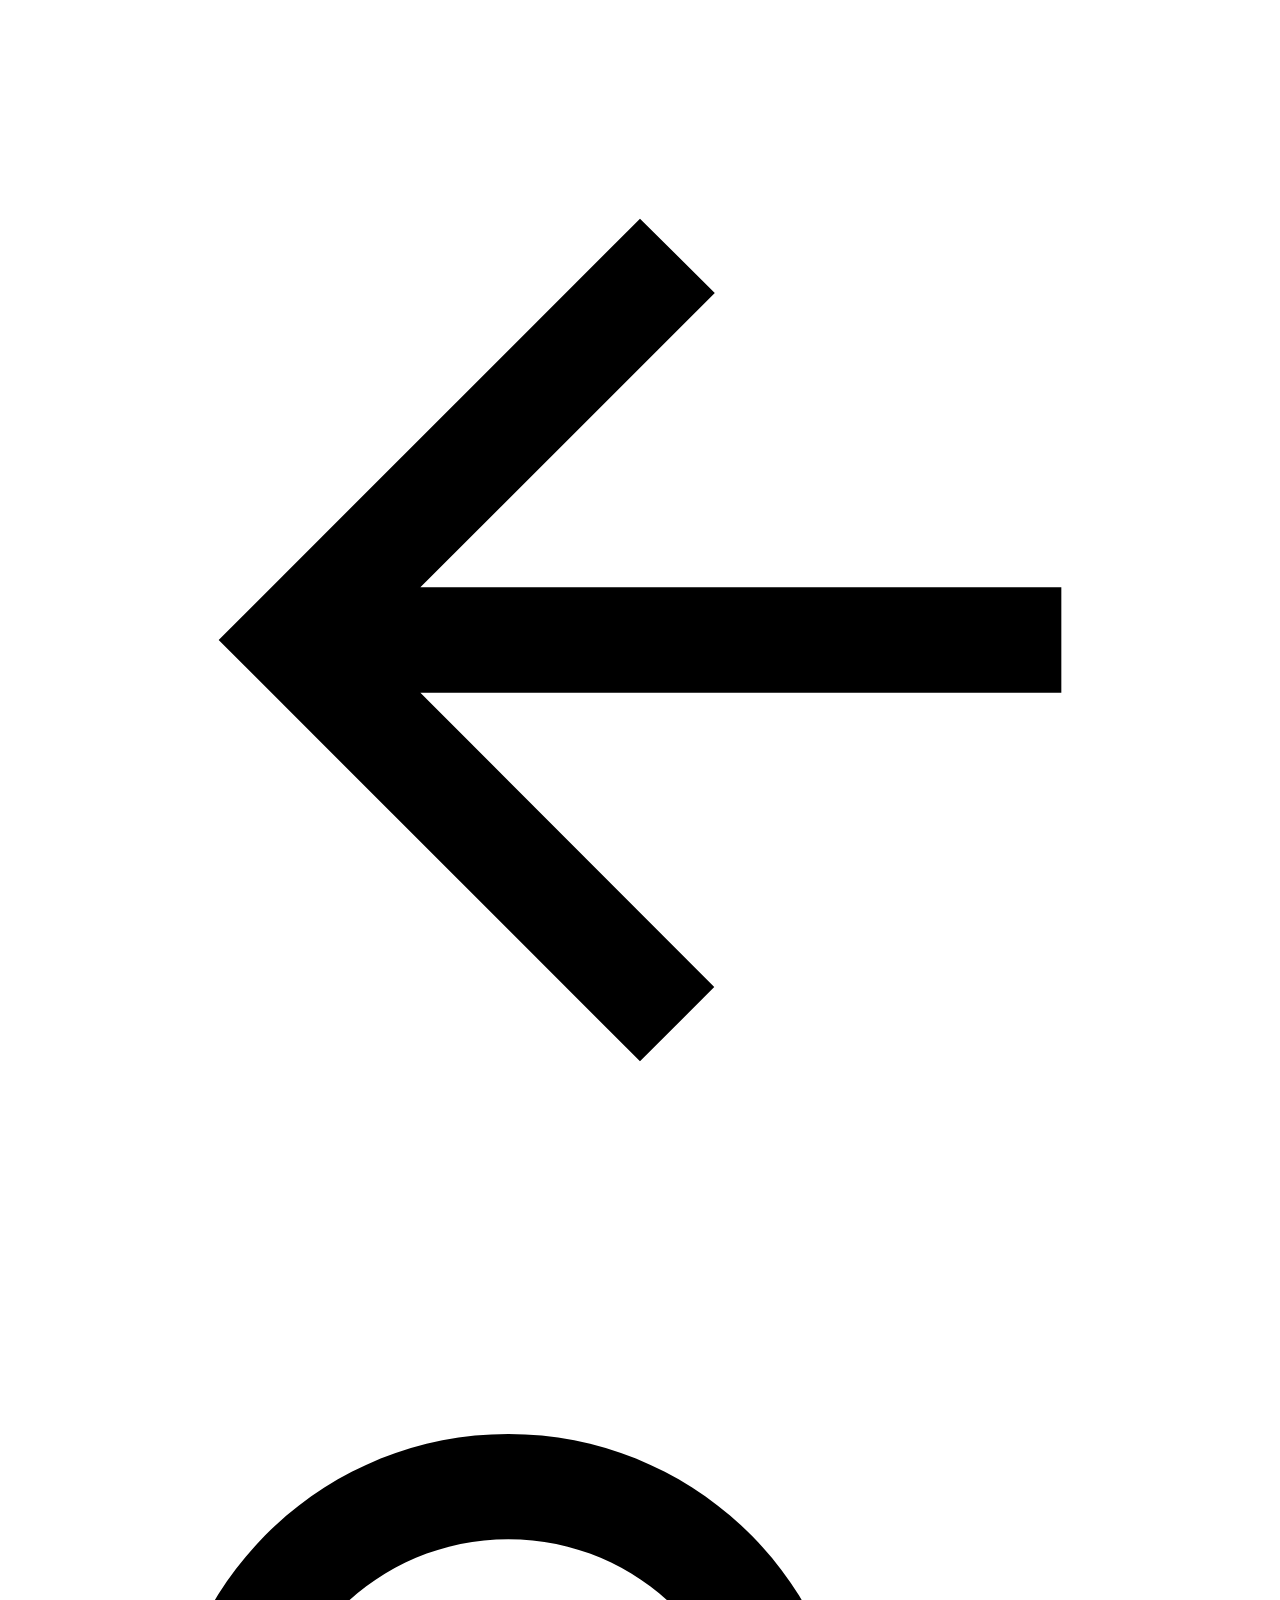
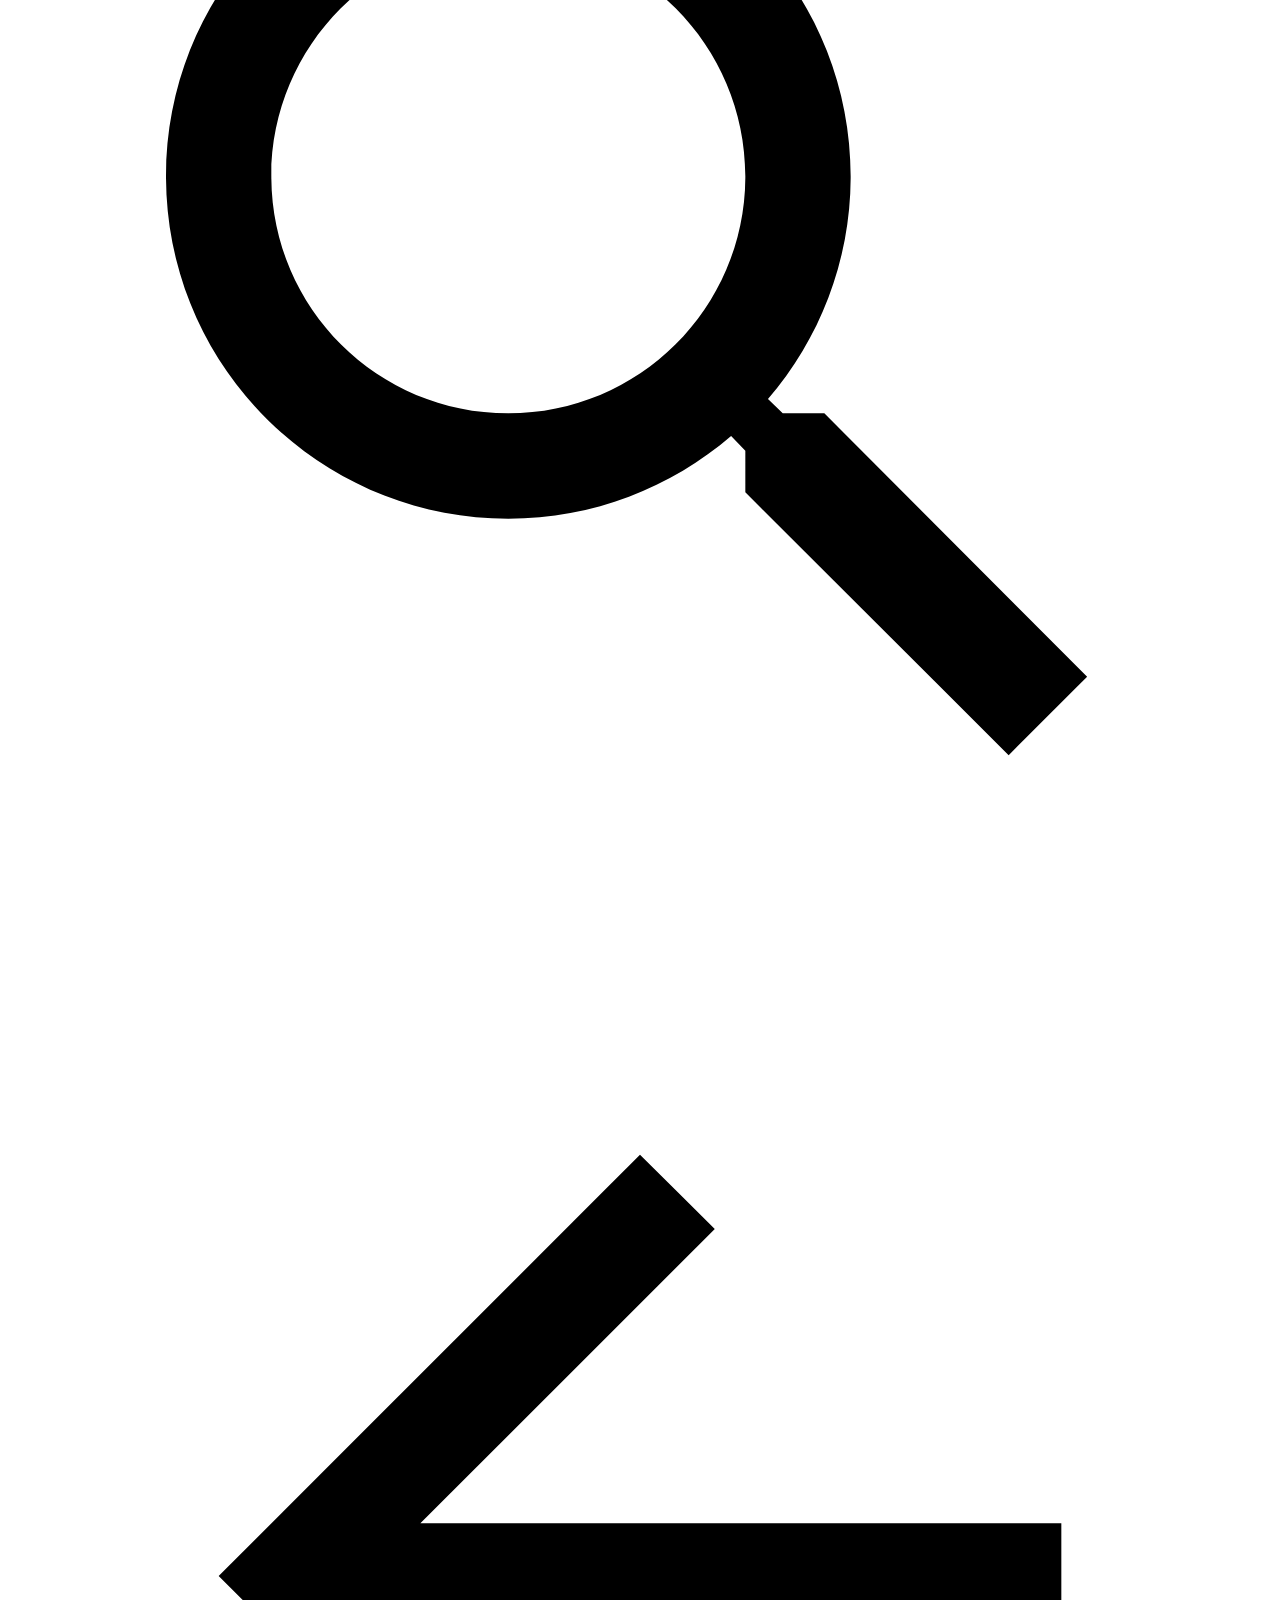
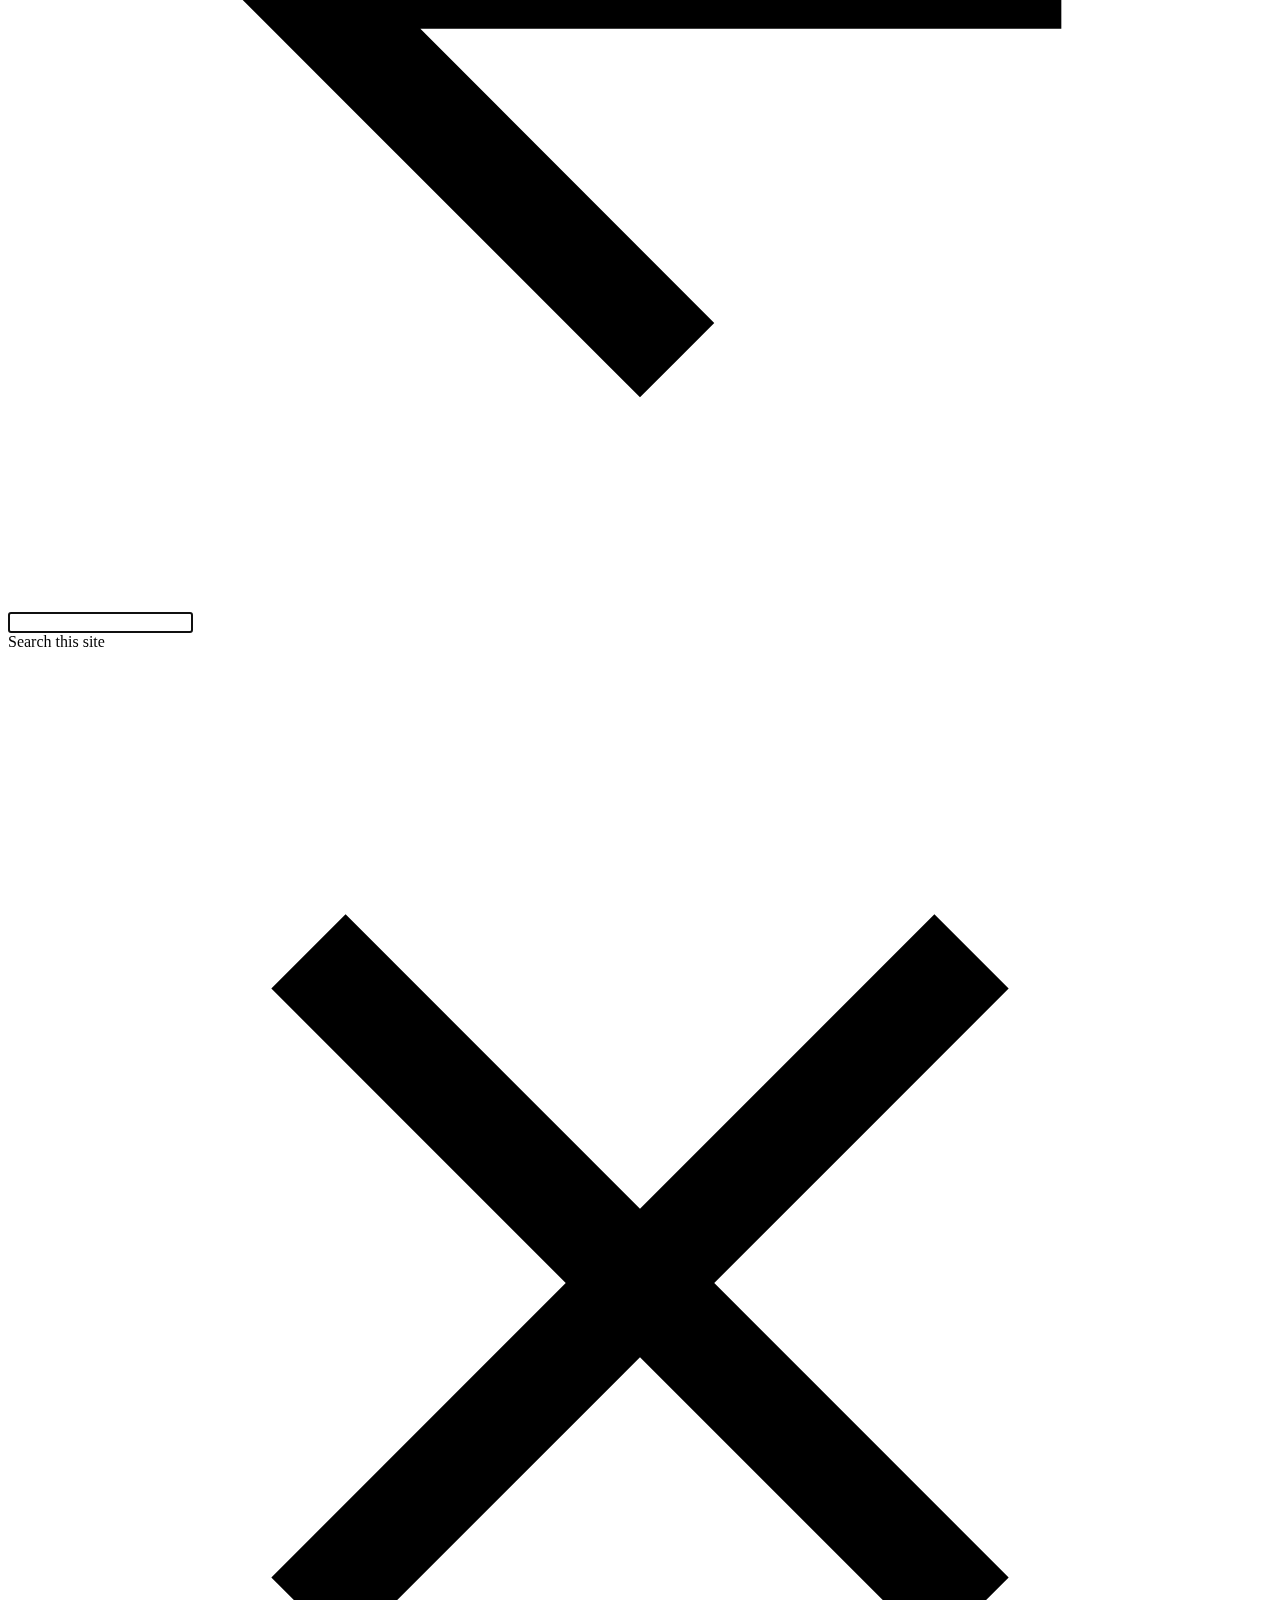
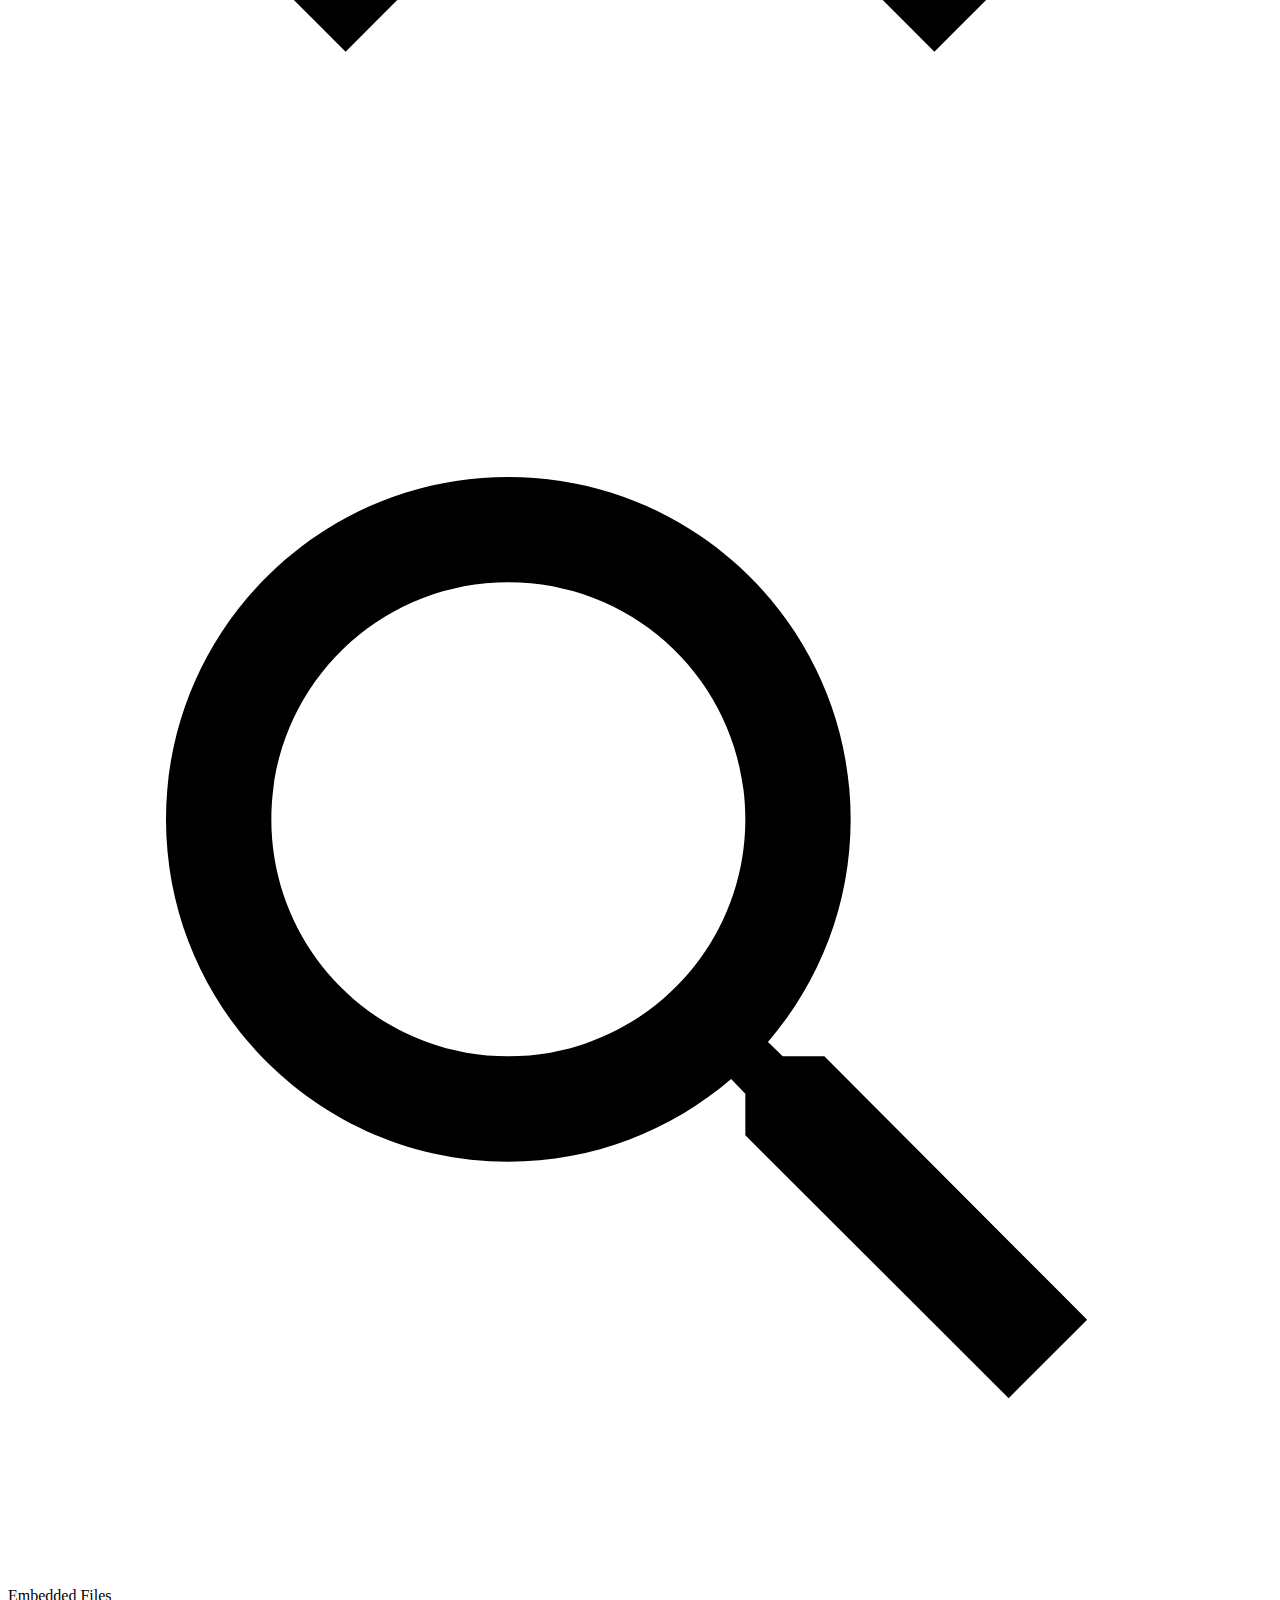
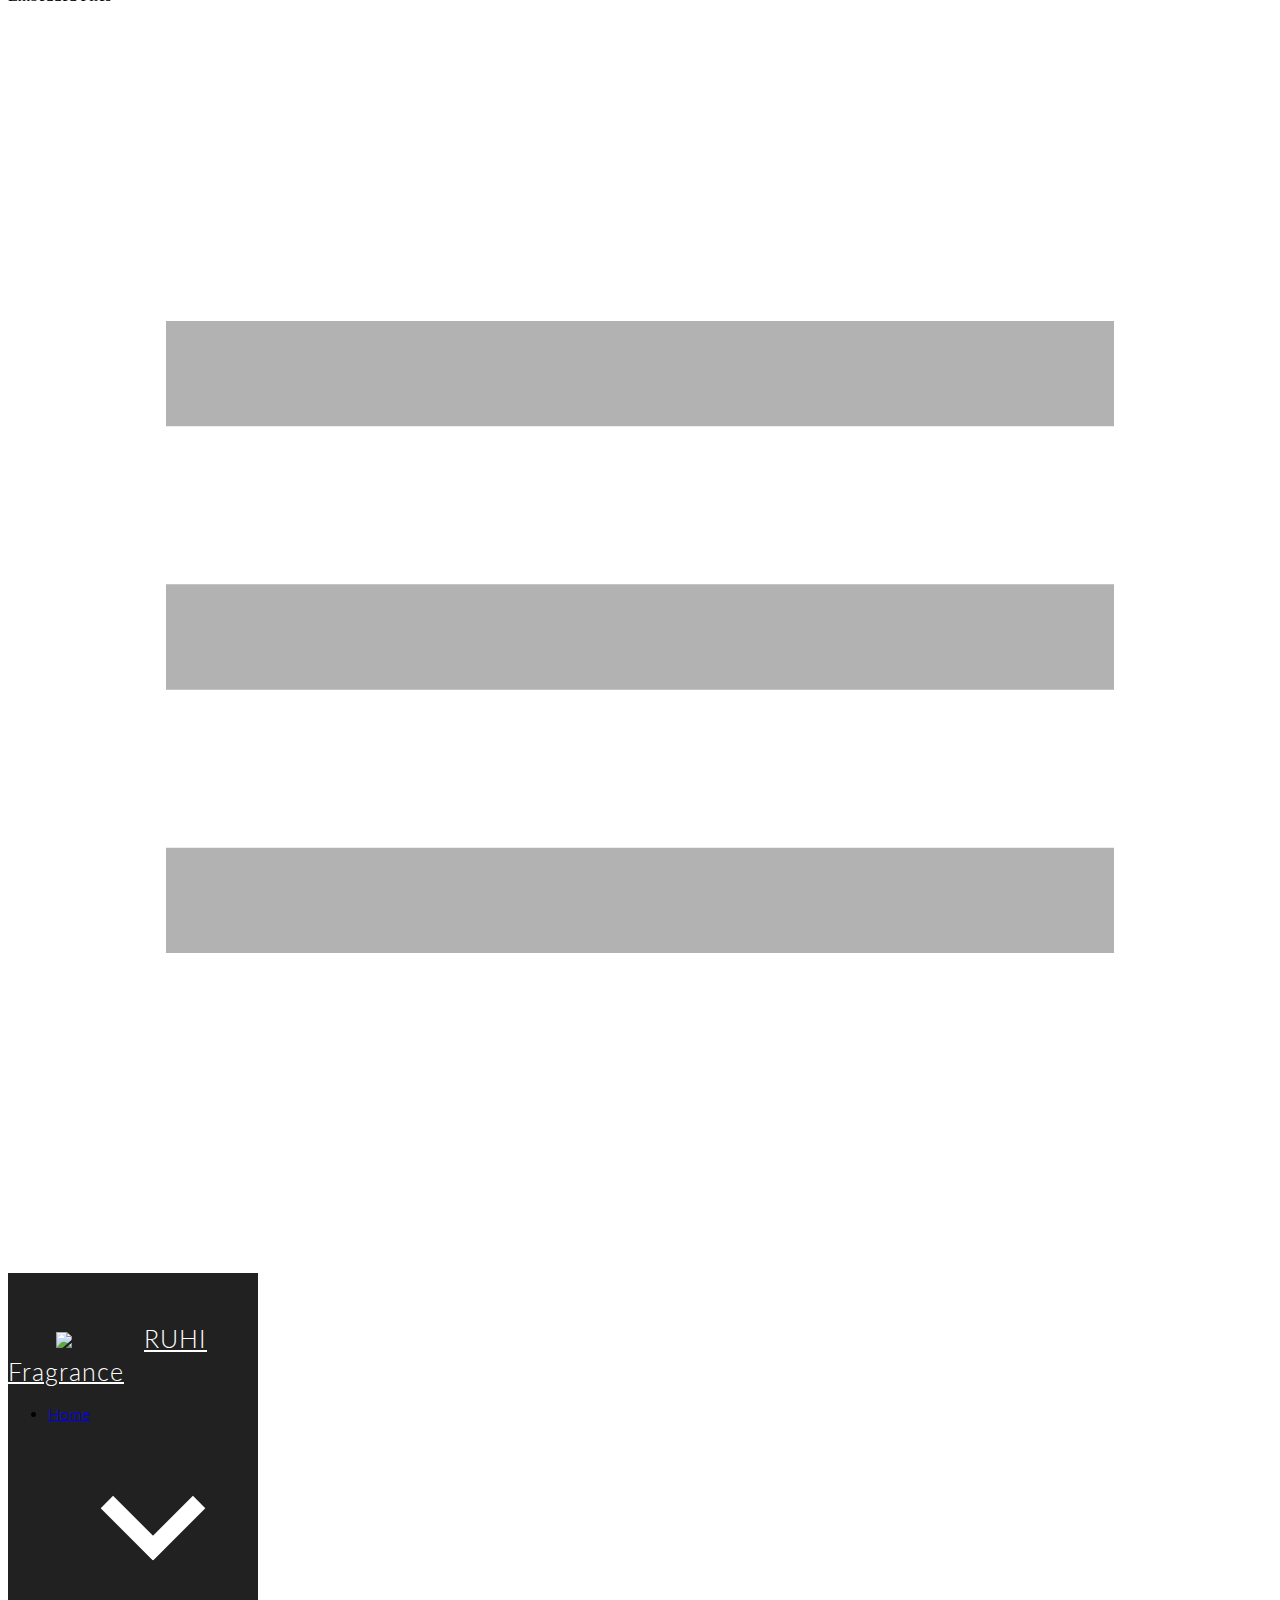
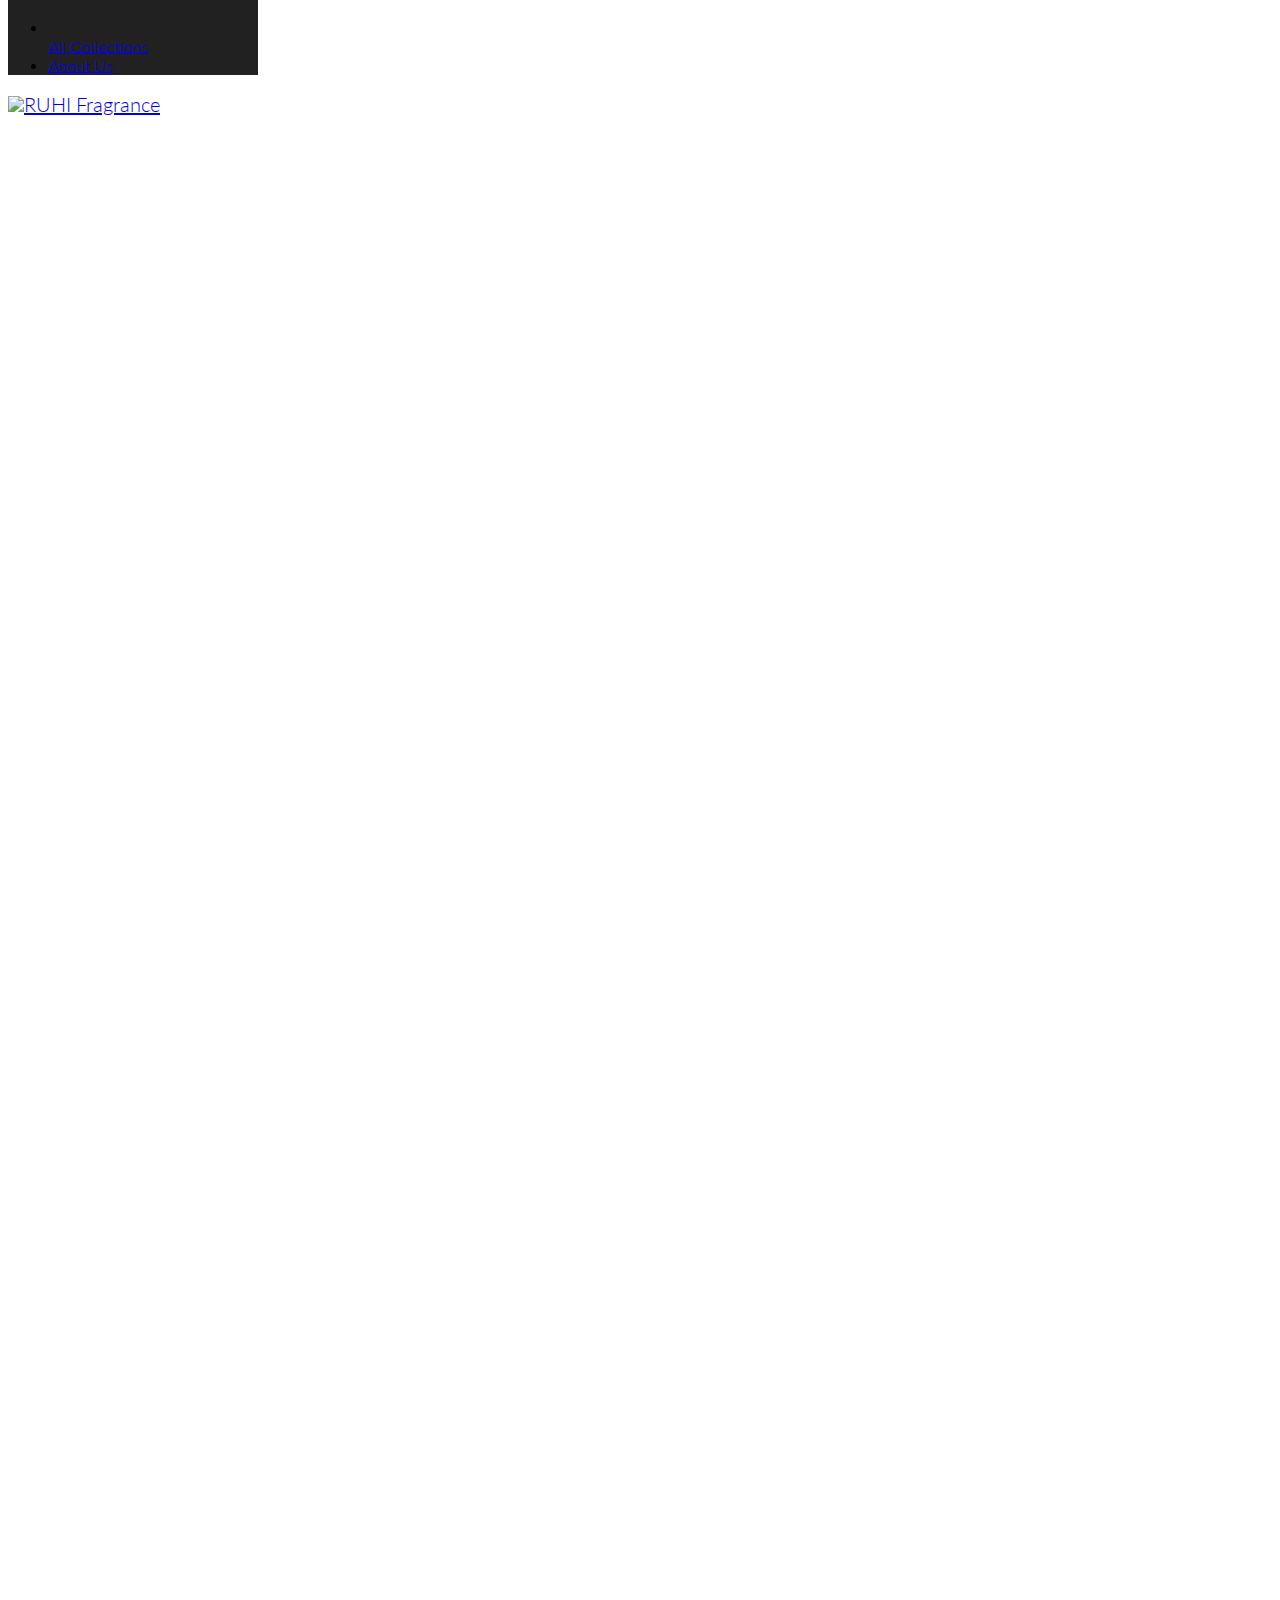
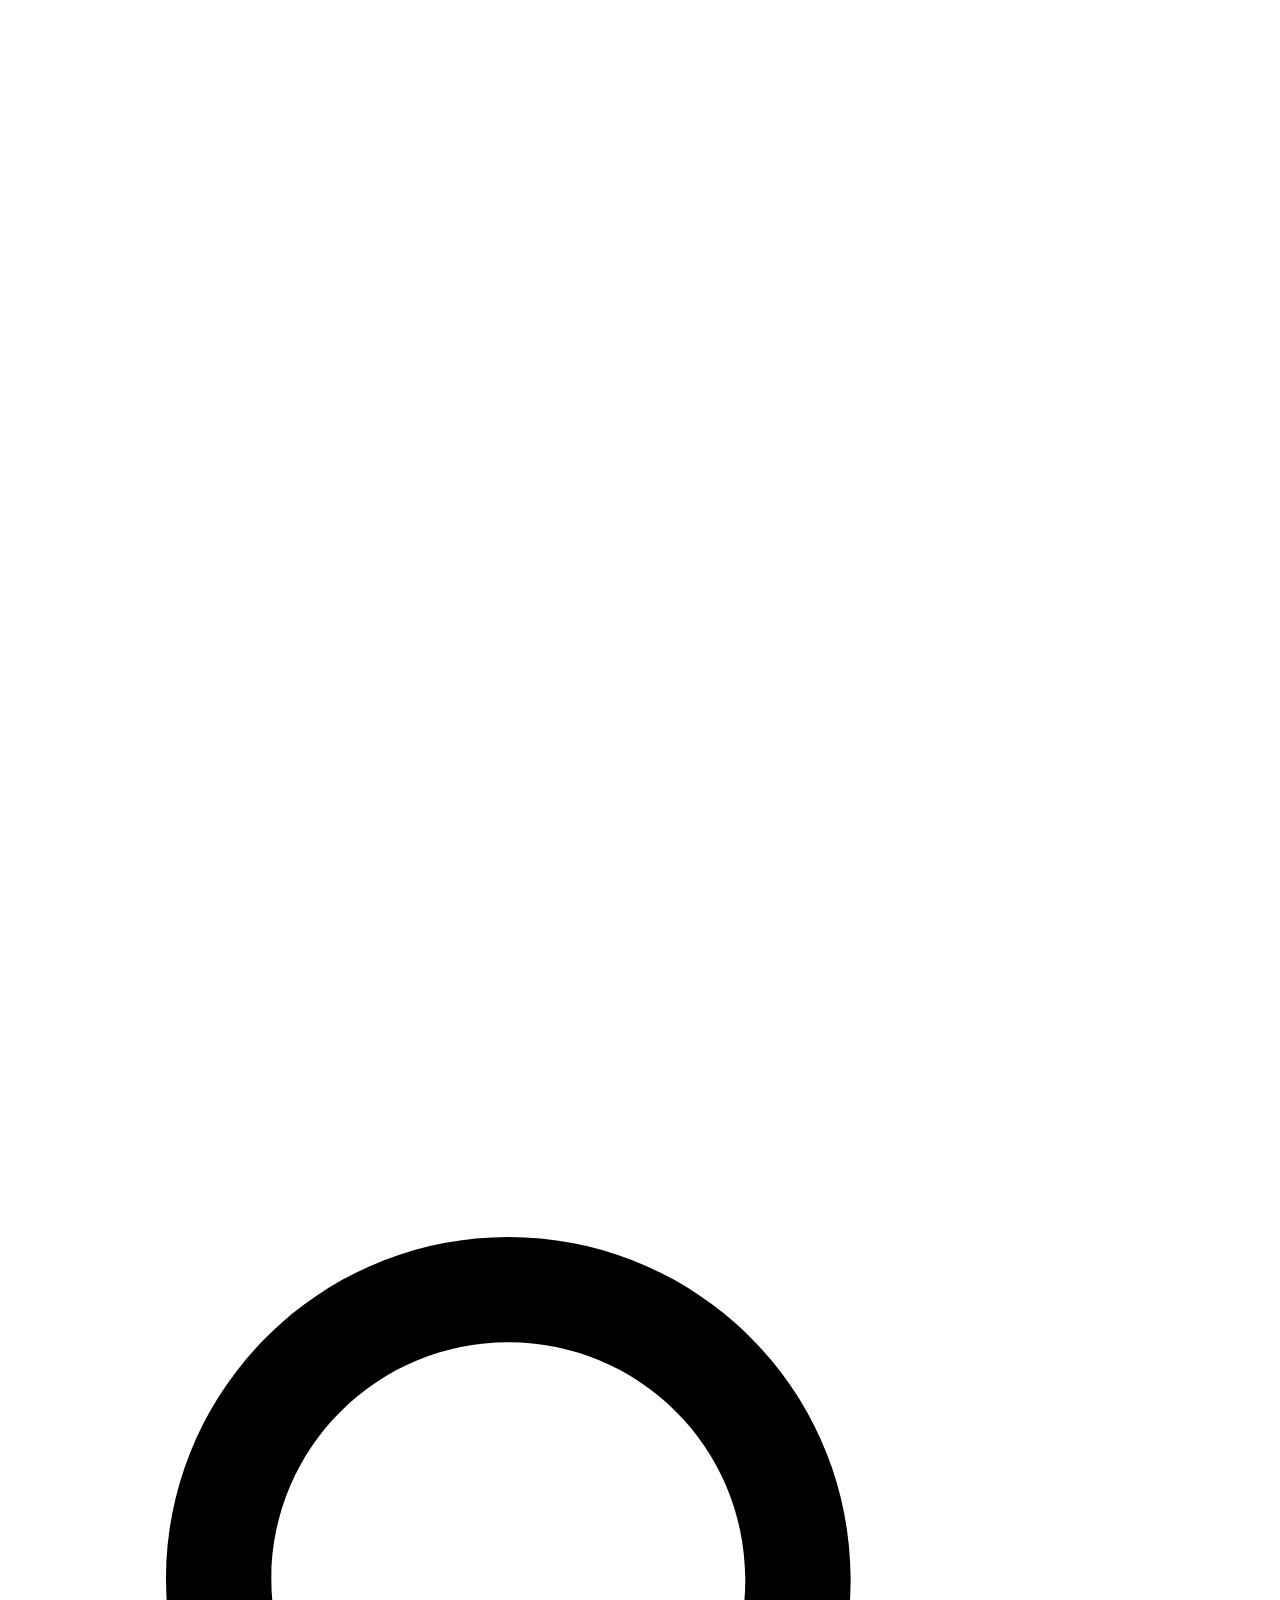
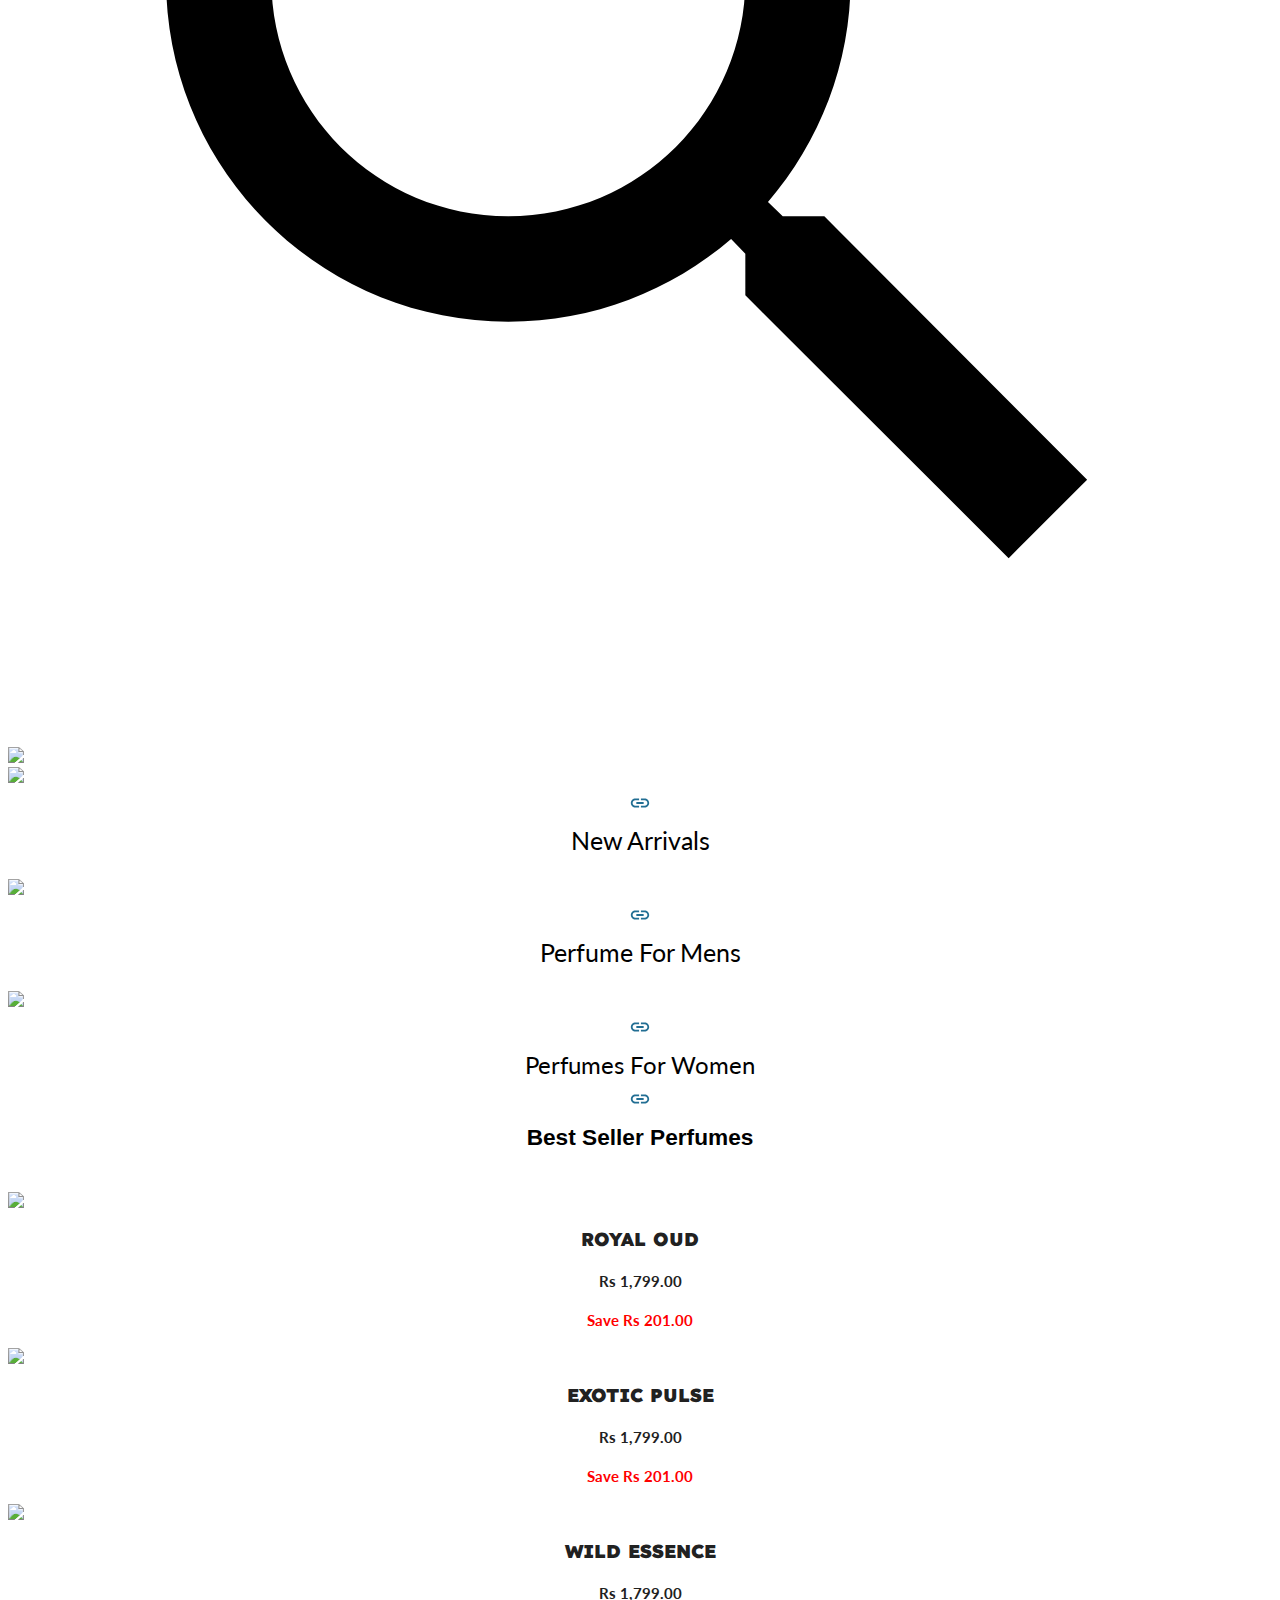
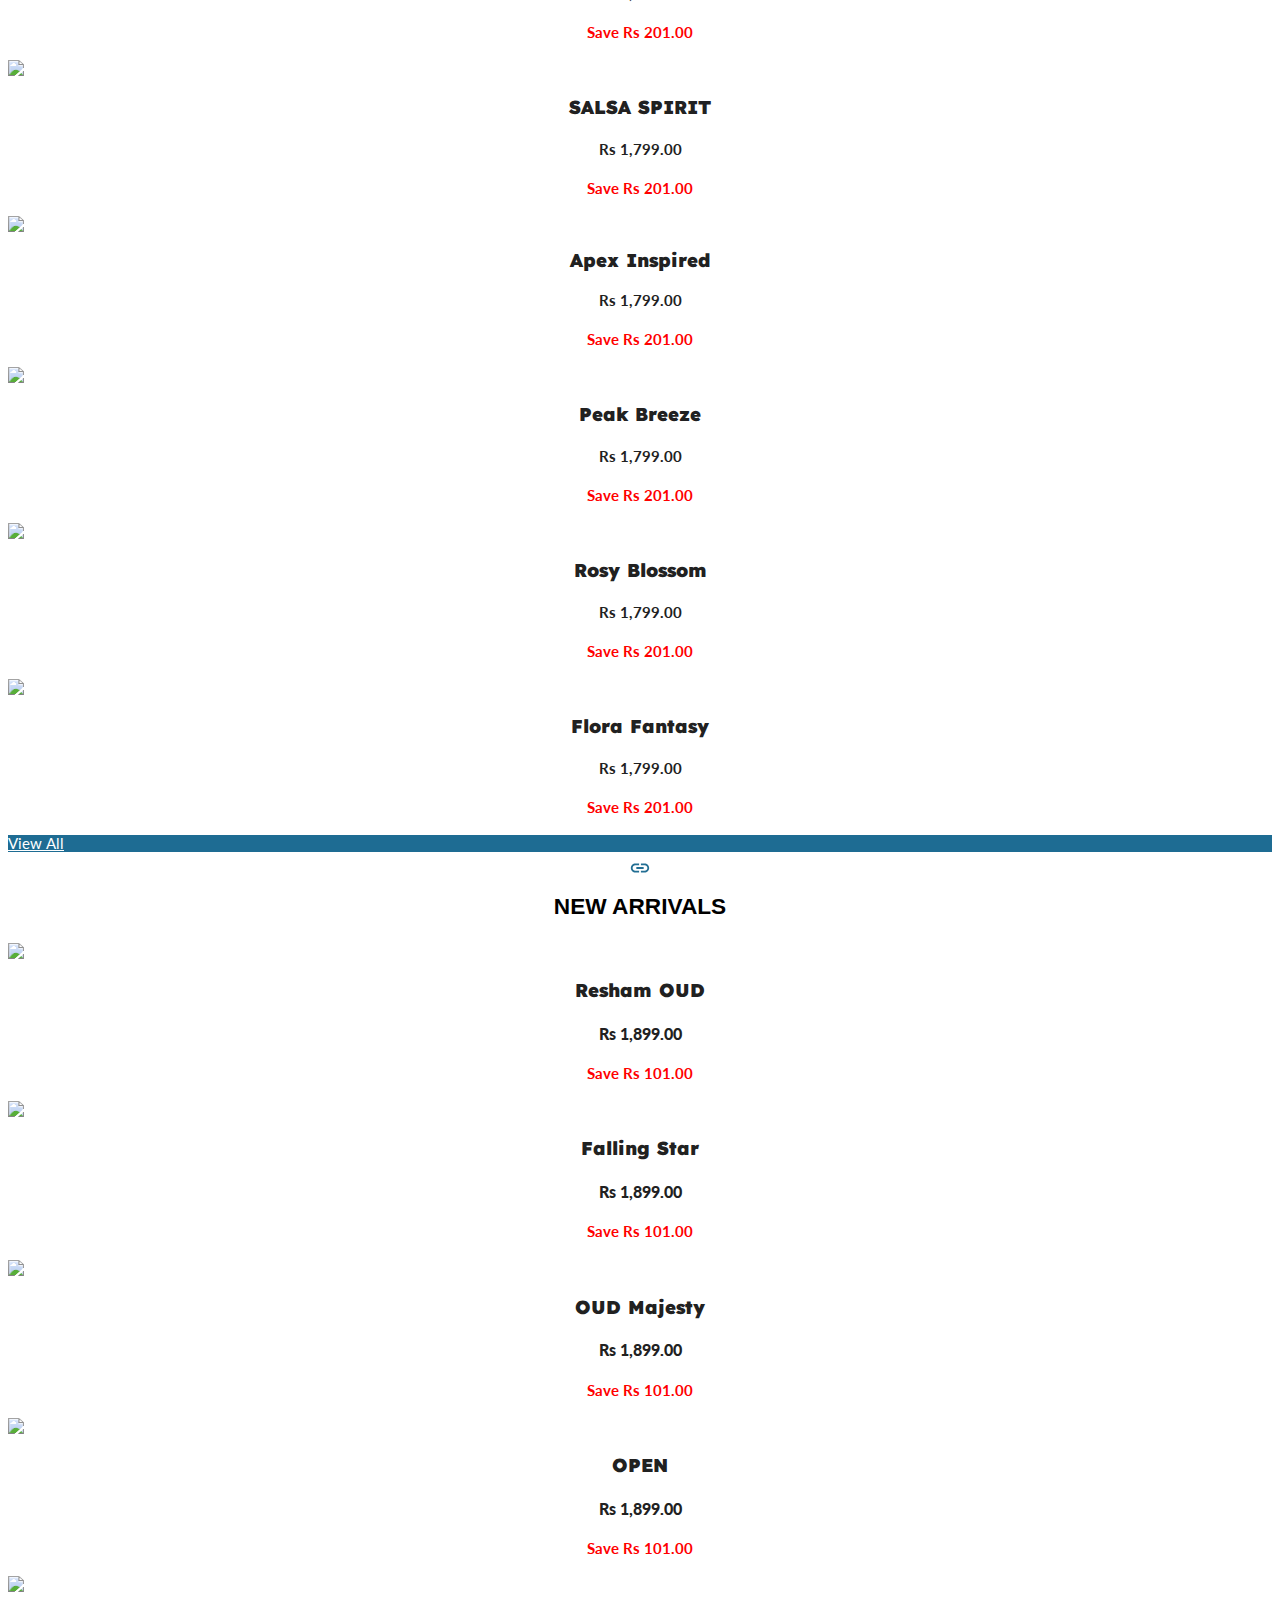
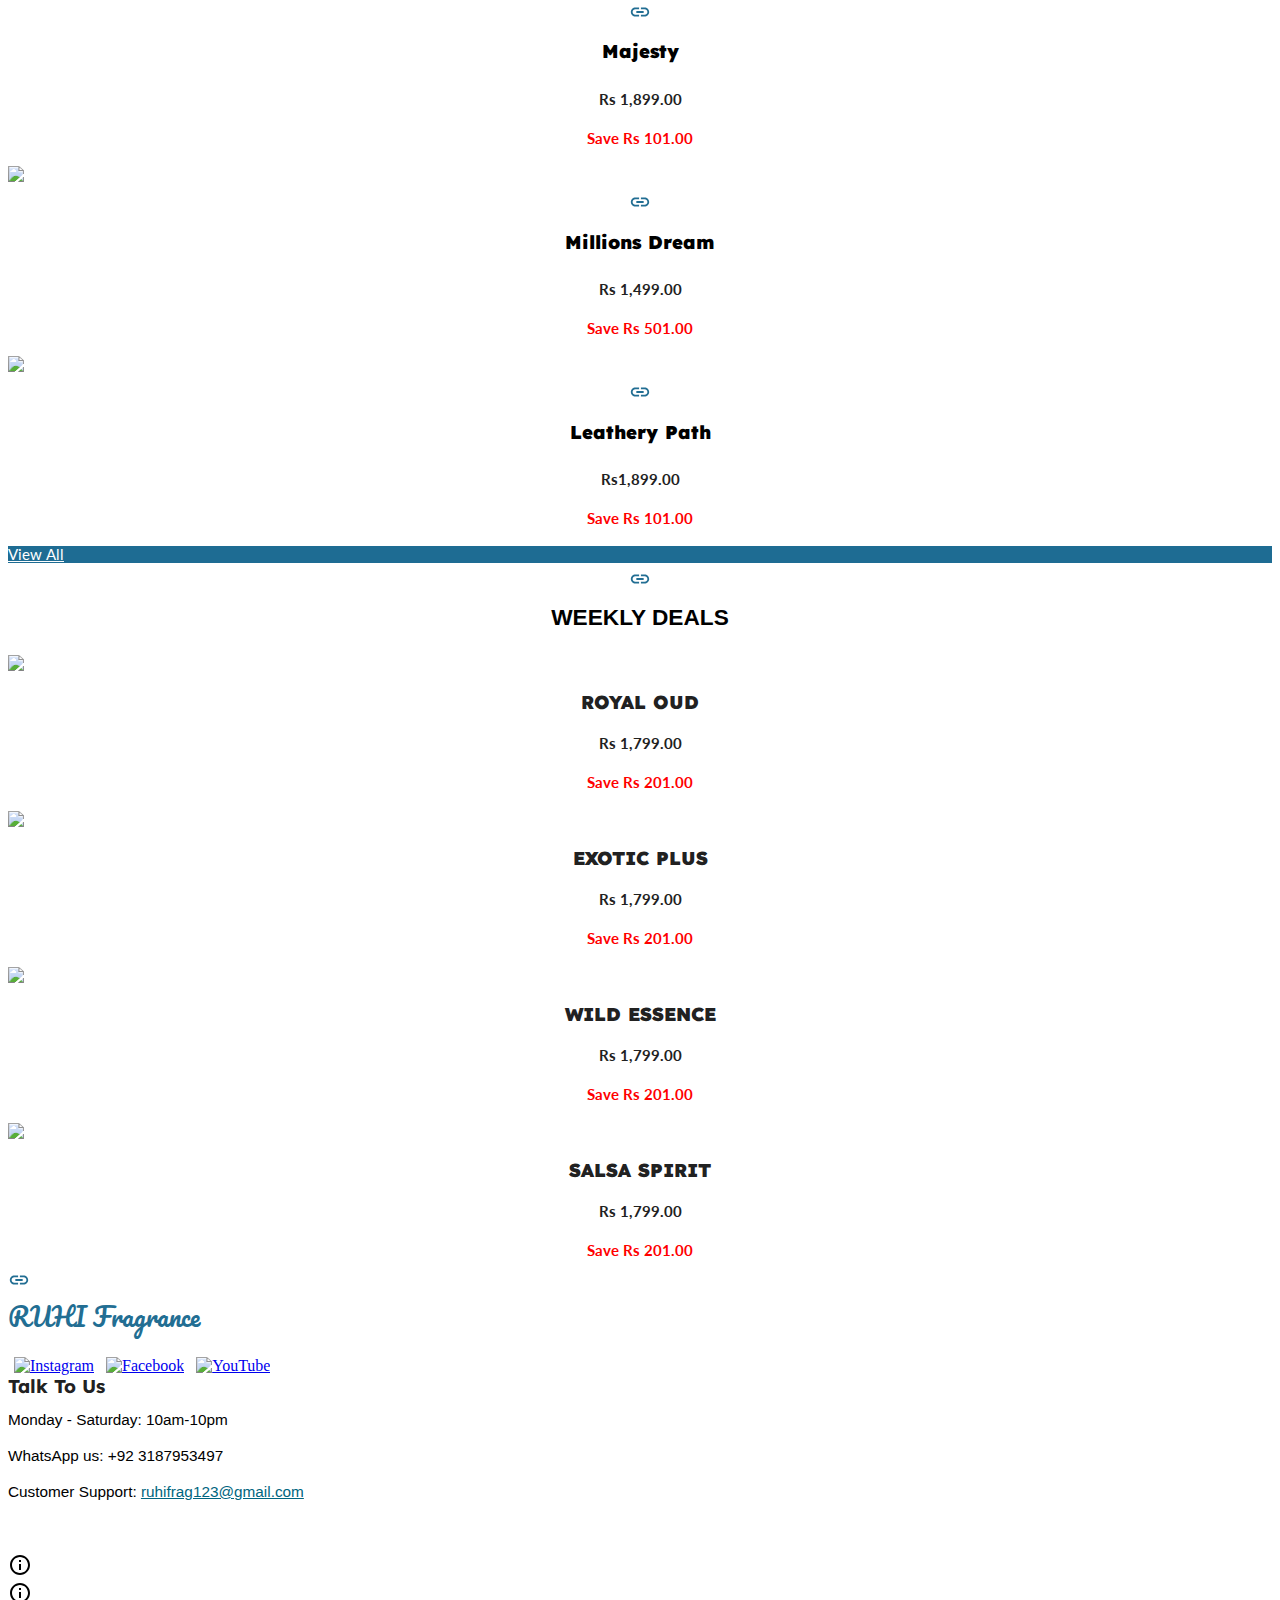
==== commit 85bb55b3: "Update index.html" ====
--- a/index.html
+++ b/index.html
@@ -1,3883 +1,21 @@
-<!DOCTYPE html>
-<html lang="en" itemscope itemtype="http://schema.org/WebPage">
 
-<head>
-    <meta charset="utf-8">
-    <script nonce="IXOUDw7LzimUMzbf5GdcBA">var DOCS_timing = {}; DOCS_timing['sl'] = new Date().getTime();</script>
-    <script nonce="IXOUDw7LzimUMzbf5GdcBA">function _DumpException(e) { throw e; }</script>
-    <script data-id="_gd"
-        nonce="IXOUDw7LzimUMzbf5GdcBA">window.WIZ_global_data = { "K1cgmc": "%.@.[null,null,null,[null,1,[1734316997,918213000]],null,0]]", "nQyAE": {} };</script>
-    <script
-        nonce="IXOUDw7LzimUMzbf5GdcBA">_docs_flag_initialData = { "atari-emtpr": false, "atari-eibrm": false, "docs-text-elei": false, "docs-text-usc": true, "atari-bae": false, "docs-text-emtps": true, "docs-text-etsrdpn": false, "docs-text-etsrds": false, "docs-text-endes": false, "docs-text-escpv": true, "docs-text-ecfs": false, "docs-text-ecis": true, "docs-text-edctzs": true, "docs-text-eetxpc": false, "docs-text-eetxp": false, "docs-text-ertkmcp": true, "docs-text-ettctvs": false, "docs-text-ettts": true, "docs-text-escoubs": false, "docs-text-escivs": false, "docs-text-escitrbs": false, "docs-text-ecgvd": false, "docs-text-esbbcts": true, "docs-text-etccdts": true, "docs-text-etcchrs": true, "docs-text-etctrs": true, "docs-text-ecvdis": false, "docs-text-elaiabbs": false, "docs-text-eiosmc": false, "docs-text-etb": false, "docs-text-esbefr": false, "docs-text-ipi": false, "docs-etshc": false, "docs-text-tbcb": 2.0E7, "docs-efsmsdl": false, "docs-text-etof": false, "docs-text-ehlb": false, "docs-text-epa": true, "docs-text-dwit": false, "docs-text-elawp": false, "docs-eec": false, "docs-ecot": "", "docs-text-enbcr": false, "docs-sup": "", "umss": false, "docs-eldi": false, "docs-dli": false, "docs-liap": "/logImpressions", "ilcm": { "eui": "AHKXmL1klYNzU9rlYH9r5NnveX5-eZjkSAJY2D29zrlqHzoSoY5sDztwfLlSy7RibBtTuKTTx-oi", "je": 1, "sstu": 1734374894702024, "si": "CMmbhvz5rIoDFRZJqwIdYrw4yw", "gsc": null, "ei": [5703839, 5704621, 5706832, 5706836, 5707711, 5737784, 5737800, 5738513, 5738529, 5740798, 5740814, 5743108, 5743124, 5747261, 5748013, 5748029, 5752678, 5752694, 5753313, 5753329, 5754213, 5754229, 5758807, 5758823, 5762243, 5762259, 5764252, 5764268, 5765535, 5765551, 5766761, 5766777, 5767835, 5767851, 5773662, 5773678, 5774331, 5774347, 5774836, 5774852, 5776501, 5776517, 5784931, 5784947, 5784951, 5784967, 5791766, 5791782, 5796457, 5796473, 5798980, 5798996, 14101306, 14101502, 14101510, 14101534, 49375314, 49375322, 49472063, 49472071, 49622823, 49622831, 49623173, 49623181, 49643568, 49643576, 49644015, 49644023, 49769337, 49769345, 49822921, 49822929, 49823164, 49823172, 49833462, 49833470, 49842855, 49842863, 49924706, 49924714, 50266222, 50266230, 50273528, 50273536, 50297076, 50297084, 50297426, 50297434, 50498907, 50498915, 50529103, 50529111, 50561343, 50561351, 50586962, 50586970, 70971256, 70971264, 71035517, 71035525, 71038255, 71038263, 71079938, 71079946, 71085241, 71085249, 71185170, 71185178, 71197826, 71197834, 71238946, 71238954, 71289146, 71289154, 71387889, 71387897, 71411972, 71411980, 71429507, 71429515, 71478200, 71478208, 71478589, 71478597, 71528597, 71528605, 71530083, 71530091, 71536689, 71536697, 71544834, 71544842, 71545513, 71545521, 71546425, 71546433, 71561541, 71561549, 71573870, 71573878, 71642103, 71642111, 71652641, 71652840, 71652848, 71658040, 71658048, 71659813, 71659821, 71689860, 71689868, 71720760, 71721087, 71721095, 71733083, 71733091, 71798420, 71798436, 71798440, 71798456, 71882106, 71882114, 71897827, 71897835, 71960540, 71960548, 71961126, 71961134, 94327661, 94327669, 94333153, 94333161, 94353368, 94353376, 94390153, 94390161, 94413607, 94413615, 94434257, 94434265, 94435578, 94435586, 94502654, 94502662, 94507744, 94507752, 94545004, 94545012, 94597639, 94597647, 94624865, 94624873, 94630911, 94661802, 94661810, 94707424, 94707432, 94784571, 94784579, 94818995, 94819000, 94819049, 94819054, 94819447, 94819452, 94875009, 94875017, 94904089, 94904097, 94929210, 94929218, 94942490, 94942498, 95065889, 95065897, 95086191, 95086199, 95087186, 95087194, 95112873, 95112881, 95118561, 95118569, 95135933, 95135941, 95182361, 95182367, 95234185, 95234871, 95234879, 95251262, 95251270, 95254920, 95254928, 95270945, 95270953, 95314802, 95314810, 95317975, 99237681, 99237689, 99247596, 99247604, 99265946, 99265954, 99310979, 99310987, 99338440, 99338448, 99368792, 99368800, 99401881, 99401889, 99402331, 99402339, 99452336, 99452344, 99460069, 100130662, 100130678, 101442805, 101442813, 101488823, 101488831, 101489187, 101489195, 101519280, 101519288, 101562396, 101562404, 101617516, 101617524, 101705087, 101708583, 101708591, 101754342, 101754350, 101776366, 101776374, 101783430, 101783446, 101801098, 101801106, 101875084, 101875092, 101922729, 101922737, 102146090, 102146095], "crc": 0, "cvi": [] }, "docs-ccdil": false, "docs-eil": true, "info_params": { "token": "AHL0AtLcc1ib1NFdEZxpaQ0zyv8VAQSKNQ:1734374894595" }, "buildLabel": "editors.sites-viewer-frontend_20241203.04_p1", "docs-show_debug_info": false, "atari-jefp": "/_/view/jserror", "docs-jern": "view", "atari-rhpp": "/_/view", "docs-ecuach": false, "docs-cclt": 2033, "docs-ecci": true, "docs-esi": false, "docs-eatsd": false, "docs-efypr": true, "docs-eyprp": true }; _docs_flag_cek = null; if (window['DOCS_timing']) { DOCS_timing['ifdld'] = new Date().getTime(); }</script>
-    <meta name="viewport" content="width=device-width, initial-scale=1">
-    <meta http-equiv="X-UA-Compatible" content="IE=edge">
-    <meta name="referrer" content="strict-origin-when-cross-origin">
-    <link rel="icon"
-        href="https://lh6.googleusercontent.com/VcFcpUouYItsA6b9_DkEVl0TqcQE5cGdSy8-_v431ia7bcG5-uNbv9DNbUWYQEqpmXkeUuRxYHVJK5oBtxtweUGYHQntmma_NbtnV8yW64LnZPqp">
-    <meta property="og:title" content="RUHI Fragrance">
-    <meta property="og:type" content="website">
-    <meta property="og:url" content="https://sites.google.com/view/ruhi-fragrance/home">
-    <meta property="og:description" content="Best Seller Perfumes
-
-    ">
-    <meta itemprop="name" content="RUHI Fragrance">
-    <meta itemprop="description" content="Best Seller Perfumes
-    
-    ">
-    <meta itemprop="url" content="https://sites.google.com/view/ruhi-fragrance/home">
-    <meta itemprop="thumbnailUrl"
-        content="https://lh4.googleusercontent.com/bo2HQWbjKJNP0uDczqtgEKFrg_rV59iw8btIVyo_O-IZoW93I3QRaCW-QsQGF0dnjRhJpuK25eIEutEnzNbbYa8=w16383">
-    <meta itemprop="image"
-        content="https://lh4.googleusercontent.com/bo2HQWbjKJNP0uDczqtgEKFrg_rV59iw8btIVyo_O-IZoW93I3QRaCW-QsQGF0dnjRhJpuK25eIEutEnzNbbYa8=w16383">
-    <meta itemprop="imageUrl"
-        content="https://lh4.googleusercontent.com/bo2HQWbjKJNP0uDczqtgEKFrg_rV59iw8btIVyo_O-IZoW93I3QRaCW-QsQGF0dnjRhJpuK25eIEutEnzNbbYa8=w16383">
-    <meta property="og:image"
-        content="https://lh4.googleusercontent.com/bo2HQWbjKJNP0uDczqtgEKFrg_rV59iw8btIVyo_O-IZoW93I3QRaCW-QsQGF0dnjRhJpuK25eIEutEnzNbbYa8=w16383">
-    <link
-        href="https://fonts.googleapis.com/css?family=Lato%3A300%2C300italic%2C400%2C400italic%2C700%2C700italic&display=swap"
-        rel="stylesheet" nonce="5JVBpe4kGkX_JkZi2LBS-A">
-    <link
-        href="https://fonts.googleapis.com/css?family=Google+Sans:400,500|Roboto:300,400,500,700|Source+Code+Pro:400,700&display=swap"
-        rel="stylesheet" nonce="5JVBpe4kGkX_JkZi2LBS-A">
-    <link href="https://fonts.googleapis.com/css?family=Lato%3Ai%2Cbi%2C700%2C900&display=swap" rel="stylesheet"
-        nonce="5JVBpe4kGkX_JkZi2LBS-A">
-    <link href="https://fonts.googleapis.com/css?family=Lexend%3Ai%2Cbi%2C700%2C900%2C400&display=swap" rel="stylesheet"
-        nonce="5JVBpe4kGkX_JkZi2LBS-A">
-    <link href="https://fonts.googleapis.com/css?family=Pacifico%3Ai%2Cbi%2C700%2C400&display=swap" rel="stylesheet"
-        nonce="5JVBpe4kGkX_JkZi2LBS-A">
-    <style nonce="5JVBpe4kGkX_JkZi2LBS-A">
-        @media only screen and (max-width: 479px) {
-            .jW0mOd {
-                font-size: 16.0pt;
-            }
+<!DOCTYPE html><html lang="en" itemscope itemtype="http://schema.org/WebPage"><head><meta charset="utf-8"><script nonce="6SQCP39RiiE-HJRSQGIXmQ">var DOCS_timing={}; DOCS_timing['sl']=new Date().getTime();</script><script nonce="6SQCP39RiiE-HJRSQGIXmQ">function _DumpException(e) {throw e;}</script><script data-id="_gd" nonce="6SQCP39RiiE-HJRSQGIXmQ">window.WIZ_global_data = {"K1cgmc":"%.@.[null,null,null,[null,1,[1734492647,131364000]],null,0]]","nQyAE":{}};</script><script nonce="6SQCP39RiiE-HJRSQGIXmQ">_docs_flag_initialData={"atari-emtpr":false,"atari-eibrm":false,"docs-text-elei":false,"docs-text-usc":true,"atari-bae":false,"docs-text-etsrdpn":false,"docs-text-etsrds":false,"docs-text-endes":false,"docs-text-escpv":true,"docs-text-ecfs":false,"docs-text-ecis":true,"docs-text-edctzs":true,"docs-text-eetxpc":false,"docs-text-eetxp":false,"docs-text-ertkmcp":true,"docs-text-ettctvs":false,"docs-text-ettts":true,"docs-text-escoubs":false,"docs-text-escivs":false,"docs-text-escitrbs":false,"docs-text-ecgvd":false,"docs-text-esbbcts":true,"docs-text-etccdts":true,"docs-text-etcchrs":true,"docs-text-etctrs":true,"docs-text-ecvdis":false,"docs-text-elaiabbs":false,"docs-text-eiosmc":false,"docs-text-etb":false,"docs-text-esbefr":false,"docs-text-ipi":false,"docs-etshc":false,"docs-text-tbcb":2.0E7,"docs-efsmsdl":false,"docs-text-etof":false,"docs-text-ehlb":false,"docs-text-epa":true,"docs-text-dwit":false,"docs-text-elawp":false,"docs-eec":false,"docs-ecot":"","docs-sup":"","umss":false,"docs-eldi":false,"docs-dli":false,"docs-liap":"/logImpressions","ilcm":{"eui":"AHKXmL0wVctxzAfarcOuKXgRkejlOGbna7y-cicuow7CnG9PeykPojbFCYbtv4Nf3_jRmFu8Ydw9","je":1,"sstu":1734528413461537,"si":"CKHYv--1sYoDFQbDzgAdntMJ7A","gsc":null,"ei":[5703839,5704621,5706832,5706836,5707711,5737784,5737800,5738513,5738529,5740798,5740814,5743108,5743124,5747261,5748013,5748029,5752678,5752694,5753313,5753329,5754213,5754229,5758807,5758823,5762243,5762259,5764252,5764268,5765535,5765551,5766761,5766777,5767835,5767851,5773662,5773678,5774331,5774347,5774836,5774852,5776501,5776517,5784931,5784947,5784951,5784967,5791766,5791782,5796457,5796473,5798980,5798996,14101306,14101502,14101510,14101534,49375314,49375322,49472063,49472071,49622823,49622831,49623173,49623181,49643568,49643576,49644015,49644023,49769337,49769345,49822921,49822929,49823164,49823172,49833462,49833470,49842855,49842863,49924706,49924714,50266222,50266230,50273528,50273536,50297076,50297084,50297426,50297434,50498907,50498915,50529103,50529111,50561343,50561351,50586962,50586970,70971256,70971264,71035517,71035525,71038255,71038263,71079938,71079946,71085241,71085249,71185170,71185178,71197826,71197834,71238946,71238954,71289146,71289154,71387889,71387897,71411972,71411980,71429507,71429515,71478200,71478208,71478589,71478597,71528597,71528605,71530083,71530091,71536689,71536697,71544834,71544842,71545513,71545521,71546425,71546433,71561541,71561549,71573870,71573878,71642103,71642111,71652641,71652840,71652848,71658040,71658048,71659813,71659821,71689860,71689868,71720760,71721087,71721095,71733083,71733091,71798420,71798436,71798440,71798456,71882106,71882114,71897827,71897835,71960540,71960548,71961126,71961134,94327661,94327669,94333153,94333161,94353368,94353376,94390153,94390161,94413607,94413615,94434257,94434265,94435578,94435586,94502654,94502662,94507744,94507752,94545004,94545012,94597639,94597647,94624865,94624873,94630911,94661802,94661810,94707424,94707432,94784571,94784579,94818995,94819000,94819049,94819054,94819061,94819066,94819447,94819452,94875009,94875017,94904089,94904097,94929210,94929218,94942490,94942498,95065889,95065897,95086191,95086199,95087186,95087194,95112873,95112881,95118561,95118569,95135933,95135941,95182361,95182367,95234185,95234871,95234879,95251262,95251270,95254920,95254928,95270945,95270953,95314802,95314810,95317975,99237681,99237689,99247596,99247604,99265946,99265954,99310979,99310987,99338440,99338448,99368792,99368800,99401881,99401889,99402331,99402339,99452336,99452344,99460069,100130662,100130678,101442805,101442813,101488823,101488831,101489187,101489195,101519280,101519288,101562396,101562404,101617516,101617524,101705087,101708583,101708591,101754342,101754350,101776366,101776374,101783430,101783446,101801098,101801106,101875084,101875092,101922729,101922737,102146090,102146095],"crc":0,"cvi":[]},"docs-ccdil":false,"docs-eil":true,"info_params":{"token":"AHL0AtLt9WSILqsP18MhaTXKo7Qon-bBbw:1734528413391"},"buildLabel":"editors.sites-viewer-frontend_20241210.02_p1","docs-show_debug_info":false,"atari-jefp":"/_/view/jserror","docs-jern":"view","atari-rhpp":"/_/view","docs-ecuach":false,"docs-cclt":2033,"docs-ecci":true,"docs-esi":false,"docs-eatsd":false,"docs-efypr":true,"docs-eyprp":true}; _docs_flag_cek= null ; if (window['DOCS_timing']) {DOCS_timing['ifdld']=new Date().getTime();}</script><meta name="viewport" content="width=device-width, initial-scale=1"><meta http-equiv="X-UA-Compatible" content="IE=edge"><meta name="referrer" content="strict-origin-when-cross-origin"><link rel="icon" href="https://lh5.googleusercontent.com/MqaabHNvD0Tc6ZXJoQhbl2-nplNvyHzUZKwZNx9U2h4nsexE1D9axtA1N9oBurECh1_nw_QiXcwQQLFrtSLj2VBmuKxzG73rEp55BYgtmX_iA-h-"><meta property="og:title" content="RUHI Fragrance"><meta property="og:type" content="website"><meta property="og:url" content="https://sites.google.com/view/ruhi-fragrance/home"><meta property="og:description" content="New Arrivals
+"><meta itemprop="name" content="RUHI Fragrance"><meta itemprop="description" content="New Arrivals
+"><meta itemprop="url" content="https://sites.google.com/view/ruhi-fragrance/home"><meta itemprop="thumbnailUrl" content="https://lh4.googleusercontent.com/e-6NHOhoxbr89nJYQTRNWpTpuMsAkYakyEfL_fNrjlEmT9eejsYiMY8jIuwpP-AdDiFzGmjQsCwR6w7XsKuGQ3U=w16383"><meta itemprop="image" content="https://lh4.googleusercontent.com/e-6NHOhoxbr89nJYQTRNWpTpuMsAkYakyEfL_fNrjlEmT9eejsYiMY8jIuwpP-AdDiFzGmjQsCwR6w7XsKuGQ3U=w16383"><meta itemprop="imageUrl" content="https://lh4.googleusercontent.com/e-6NHOhoxbr89nJYQTRNWpTpuMsAkYakyEfL_fNrjlEmT9eejsYiMY8jIuwpP-AdDiFzGmjQsCwR6w7XsKuGQ3U=w16383"><meta property="og:image" content="https://lh4.googleusercontent.com/e-6NHOhoxbr89nJYQTRNWpTpuMsAkYakyEfL_fNrjlEmT9eejsYiMY8jIuwpP-AdDiFzGmjQsCwR6w7XsKuGQ3U=w16383"><link href="https://fonts.googleapis.com/css?family=Lato%3A300%2C300italic%2C400%2C400italic%2C700%2C700italic&display=swap" rel="stylesheet" nonce="5QBkllJUlJ0WfHu6XHsn_w"><link href="https://fonts.googleapis.com/css?family=Google+Sans:400,500|Roboto:300,400,500,700|Source+Code+Pro:400,700&display=swap" rel="stylesheet" nonce="5QBkllJUlJ0WfHu6XHsn_w"><link href="https://fonts.googleapis.com/css?family=Lato%3Ai%2Cbi%2C700%2C900&display=swap" rel="stylesheet" nonce="5QBkllJUlJ0WfHu6XHsn_w"><link href="https://fonts.googleapis.com/css?family=Lexend%3Ai%2Cbi%2C700%2C900%2C400&display=swap" rel="stylesheet" nonce="5QBkllJUlJ0WfHu6XHsn_w"><link href="https://fonts.googleapis.com/css?family=Pacifico%3Ai%2Cbi%2C700%2C400&display=swap" rel="stylesheet" nonce="5QBkllJUlJ0WfHu6XHsn_w"><style nonce="5QBkllJUlJ0WfHu6XHsn_w">@media only screen and (max-width: 479px){.jgG6ef{font-size: 17.0pt;}}@media only screen and (min-width: 480px) and (max-width: 767px){.jgG6ef{font-size: 17.0pt;}}@media only screen and (min-width: 768px) and (max-width: 1279px){.jgG6ef{font-size: 18.0pt;}}@media only screen and (min-width: 1280px){.jgG6ef{font-size: 18.0pt;}}@media only screen and (max-width: 479px){.jW0mOd{font-size: 16.0pt;}}@media only screen and (min-width: 480px) and (max-width: 767px){.jW0mOd{font-size: 17.0pt;}}@media only screen and (min-width: 768px) and (max-width: 1279px){.jW0mOd{font-size: 17.0pt;}}@media only screen and (min-width: 1280px){.jW0mOd{font-size: 17.0pt;}}</style><link rel="stylesheet" href="https://www.gstatic.com/_/atari/_/ss/k=atari.vw.ISQ47MKCuJA.L.W.O/am=GAwg/d=1/rs=AGEqA5mnoJ-f1gEp_FUnCM13rw3xJ2R4bQ" data-id="_cl" nonce="5QBkllJUlJ0WfHu6XHsn_w"><script nonce="6SQCP39RiiE-HJRSQGIXmQ"></script><title>RUHI Fragrance</title><style jsname="ptDGoc" nonce="5QBkllJUlJ0WfHu6XHsn_w">.M63kCb{background-color: rgba(255,255,255,1);}.OUGEr{color: rgba(33,33,33,1);}.duRjpb .OUGEr{color: rgba(34,110,147,1);}.JYVBee .OUGEr{color: rgba(34,110,147,1);}.OmQG5e .OUGEr{color: rgba(33,33,33,1);}.iwQgFb{background-color: rgba(0,0,0,0.150000006);}.ySLm4c{font-family: Lato, sans-serif;}.CbiMKe{background-color: rgba(30,108,147,1);}.qeLZfd .zfr3Q{color: rgba(33,33,33,1);}.qeLZfd .qnVSj{color: rgba(33,33,33,1);}.qeLZfd .Glwbz{color: rgba(33,33,33,1);}.qeLZfd .duRjpb{color: rgba(34,110,147,1);}.qeLZfd .qLrapd{color: rgba(34,110,147,1);}.qeLZfd .JYVBee{color: rgba(34,110,147,1);}.qeLZfd .aHM7ed{color: rgba(34,110,147,1);}.qeLZfd .OmQG5e{color: rgba(33,33,33,1);}.qeLZfd .NHD4Gf{color: rgba(33,33,33,1);}.qeLZfd .aw5Odc{color: rgba(0,101,128,1);}.qeLZfd .dhtgD:hover{color: rgba(0,0,0,1);}.qeLZfd .dhtgD:visited{color: rgba(0,101,128,1);}.qeLZfd .iwQgFb{background-color: rgba(0,0,0,0.150000006);}.qeLZfd .OUGEr{color: rgba(33,33,33,1);}.qeLZfd .duRjpb .OUGEr{color: rgba(34,110,147,1);}.qeLZfd .JYVBee .OUGEr{color: rgba(34,110,147,1);}.qeLZfd .OmQG5e .OUGEr{color: rgba(33,33,33,1);}.qeLZfd:before{background-color: rgba(242,242,242,1); display: block;}.lQAHbd .zfr3Q{color: rgba(255,255,255,1);}.lQAHbd .qnVSj{color: rgba(255,255,255,1);}.lQAHbd .Glwbz{color: rgba(255,255,255,1);}.lQAHbd .duRjpb{color: rgba(255,255,255,1);}.lQAHbd .qLrapd{color: rgba(255,255,255,1);}.lQAHbd .JYVBee{color: rgba(255,255,255,1);}.lQAHbd .aHM7ed{color: rgba(255,255,255,1);}.lQAHbd .OmQG5e{color: rgba(255,255,255,1);}.lQAHbd .NHD4Gf{color: rgba(255,255,255,1);}.lQAHbd .aw5Odc{color: rgba(255,255,255,1);}.lQAHbd .dhtgD:hover{color: rgba(255,255,255,1);}.lQAHbd .dhtgD:visited{color: rgba(255,255,255,1);}.lQAHbd .iwQgFb{background-color: rgba(255,255,255,0.150000006);}.lQAHbd .OUGEr{color: rgba(255,255,255,1);}.lQAHbd .duRjpb .OUGEr{color: rgba(255,255,255,1);}.lQAHbd .JYVBee .OUGEr{color: rgba(255,255,255,1);}.lQAHbd .OmQG5e .OUGEr{color: rgba(255,255,255,1);}.lQAHbd .CbiMKe{background-color: rgba(255,255,255,1);}.lQAHbd:before{background-color: rgba(30,108,147,1); display: block;}.cJgDec .zfr3Q{color: rgba(255,255,255,1);}.cJgDec .zfr3Q .OUGEr{color: rgba(255,255,255,1);}.cJgDec .qnVSj{color: rgba(255,255,255,1);}.cJgDec .Glwbz{color: rgba(255,255,255,1);}.cJgDec .qLrapd{color: rgba(255,255,255,1);}.cJgDec .aHM7ed{color: rgba(255,255,255,1);}.cJgDec .NHD4Gf{color: rgba(255,255,255,1);}.cJgDec .IFuOkc:before{background-color: rgba(33,33,33,1); opacity: 0; display: block;}.O13XJf{height: 340px; padding-bottom: 60px; padding-top: 60px;}.O13XJf .IFuOkc{background-color: rgba(34,110,147,1); background-image: url(https://ssl.gstatic.com/atari/images/simple-header-blended-small.png);}.O13XJf .IFuOkc:before{background-color: rgba(33,33,33,1); opacity: 0.4; display: block;}.O13XJf .zfr3Q{color: rgba(255,255,255,1);}.O13XJf .qnVSj{color: rgba(255,255,255,1);}.O13XJf .Glwbz{color: rgba(255,255,255,1);}.O13XJf .duRjpb{color: rgba(255,255,255,1);}.O13XJf .qLrapd{color: rgba(255,255,255,1);}.O13XJf .JYVBee{color: rgba(255,255,255,1);}.O13XJf .aHM7ed{color: rgba(255,255,255,1);}.O13XJf .OmQG5e{color: rgba(255,255,255,1);}.O13XJf .NHD4Gf{color: rgba(255,255,255,1);}.tpmmCb .zfr3Q{color: rgba(33,33,33,1);}.tpmmCb .zfr3Q .OUGEr{color: rgba(33,33,33,1);}.tpmmCb .qnVSj{color: rgba(33,33,33,1);}.tpmmCb .Glwbz{color: rgba(33,33,33,1);}.tpmmCb .qLrapd{color: rgba(33,33,33,1);}.tpmmCb .aHM7ed{color: rgba(33,33,33,1);}.tpmmCb .NHD4Gf{color: rgba(33,33,33,1);}.tpmmCb .IFuOkc:before{background-color: rgba(255,255,255,1); display: block;}.tpmmCb .Wew9ke{fill: rgba(33,33,33,1);}.aw5Odc{color: rgba(0,101,128,1);}.dhtgD:hover{color: rgba(0,122,147,1);}.dhtgD:active{color: rgba(0,122,147,1);}.dhtgD:visited{color: rgba(0,101,128,1);}.Zjiec{color: rgba(255,255,255,1); font-family: Lato, sans-serif; font-size: 19pt; font-weight: 300; letter-spacing: 1px; line-height: 1.3; padding-bottom: 62.5px; padding-left: 48px; padding-right: 36px; padding-top: 11.5px;}.XMyrgf{margin-top: 0px; margin-left: 48px; margin-bottom: 24px; margin-right: 24px;}.TlfmSc{color: rgba(255,255,255,1); font-family: Lato, sans-serif; font-size: 15pt; font-weight: 300; line-height: 1.333;}.Mz8gvb{color: rgba(255,255,255,1);}.zDUgLc{background-color: rgba(33,33,33,1);}.QTKDff.chg4Jd:focus{background-color: rgba(255,255,255,0.1199999973);}.YTv4We{color: rgba(178,178,178,1);}.YTv4We:hover:before{background-color: rgba(255,255,255,0.1199999973); display: block;}.YTv4We.chg4Jd:focus:before{border-color: rgba(255,255,255,0.3600000143); display: block;}.eWDljc{background-color: rgba(33,33,33,1);}.eWDljc .hDrhEe{padding-left: 8px;}.ZXW7w{color: rgba(255,255,255,1); opacity: 0.26;}.PsKE7e{color: rgba(255,255,255,1); font-family: Lato, sans-serif; font-size: 12pt; font-weight: 300;}.lhZOrc{color: rgba(73,170,212,1);}.hDrhEe:hover{color: rgba(73,170,212,1);}.M9vuGd{color: rgba(73,170,212,1); font-weight: 400;}.jgXgSe:hover{color: rgba(73,170,212,1);}.j10yRb:hover{color: rgba(0,188,212,1);}.j10yRb.chg4Jd:focus:before{border-color: rgba(255,255,255,0.3600000143); display: block;}.tCHXDc{color: rgba(255,255,255,1);}.iWs3gf.chg4Jd:focus{background-color: rgba(255,255,255,0.1199999973);}.wgxiMe{background-color: rgba(33,33,33,1);}.fOU46b .TlfmSc{color: rgba(255,255,255,1);}.fOU46b .KJll8d{background-color: rgba(255,255,255,1);}.fOU46b .Mz8gvb{color: rgba(255,255,255,1);}.fOU46b .Mz8gvb.chg4Jd:focus:before{border-color: rgba(255,255,255,1); display: block;}.fOU46b .qV4dIc{color: rgba(255,255,255,0.8700000048);}.fOU46b .jgXgSe:hover{color: rgba(255,255,255,1);}.fOU46b .M9vuGd{color: rgba(255,255,255,1);}.fOU46b .tCHXDc{color: rgba(255,255,255,0.8700000048);}.fOU46b .iWs3gf.chg4Jd:focus{background-color: rgba(255,255,255,0.1199999973);}.fOU46b .G8QRnc .Mz8gvb{color: rgba(0,0,0,0.8000000119);}.fOU46b .G8QRnc .Mz8gvb.chg4Jd:focus:before{border-color: rgba(0,0,0,0.8000000119); display: block;}.fOU46b .G8QRnc .ZXW7w{color: rgba(0,0,0,0.8000000119);}.fOU46b .G8QRnc .TlfmSc{color: rgba(0,0,0,0.8000000119);}.fOU46b .G8QRnc .KJll8d{background-color: rgba(0,0,0,0.8000000119);}.fOU46b .G8QRnc .qV4dIc{color: rgba(0,0,0,0.6399999857);}.fOU46b .G8QRnc .jgXgSe:hover{color: rgba(0,0,0,0.8199999928);}.fOU46b .G8QRnc .M9vuGd{color: rgba(0,0,0,0.8199999928);}.fOU46b .G8QRnc .tCHXDc{color: rgba(0,0,0,0.6399999857);}.fOU46b .G8QRnc .iWs3gf.chg4Jd:focus{background-color: rgba(0,0,0,0.1199999973);}.fOU46b .usN8rf .Mz8gvb{color: rgba(0,0,0,0.8000000119);}.fOU46b .usN8rf .Mz8gvb.chg4Jd:focus:before{border-color: rgba(0,0,0,0.8000000119); display: block;}.fOU46b .usN8rf .ZXW7w{color: rgba(0,0,0,0.8000000119);}.fOU46b .usN8rf .TlfmSc{color: rgba(0,0,0,0.8000000119);}.fOU46b .usN8rf .KJll8d{background-color: rgba(0,0,0,0.8000000119);}.fOU46b .usN8rf .qV4dIc{color: rgba(0,0,0,0.6399999857);}.fOU46b .usN8rf .jgXgSe:hover{color: rgba(0,0,0,0.8199999928);}.fOU46b .usN8rf .M9vuGd{color: rgba(0,0,0,0.8199999928);}.fOU46b .usN8rf .tCHXDc{color: rgba(0,0,0,0.6399999857);}.fOU46b .usN8rf .iWs3gf.chg4Jd:focus{background-color: rgba(0,0,0,0.1199999973);}.fOU46b .aCIEDd .qV4dIc{color: rgba(33,33,33,1);}.fOU46b .aCIEDd .TlfmSc{color: rgba(33,33,33,1);}.fOU46b .aCIEDd .KJll8d{background-color: rgba(33,33,33,1);}.fOU46b .aCIEDd .ZXW7w{color: rgba(33,33,33,1);}.fOU46b .aCIEDd .jgXgSe:hover{color: rgba(33,33,33,1); opacity: 0.82;}.fOU46b .aCIEDd .Mz8gvb{color: rgba(33,33,33,1);}.fOU46b .aCIEDd .tCHXDc{color: rgba(33,33,33,1);}.fOU46b .aCIEDd .iWs3gf.chg4Jd:focus{background-color: rgba(33,33,33,0.1199999973);}.fOU46b .a3ETed .qV4dIc{color: rgba(255,255,255,1);}.fOU46b .a3ETed .TlfmSc{color: rgba(255,255,255,1);}.fOU46b .a3ETed .KJll8d{background-color: rgba(255,255,255,1);}.fOU46b .a3ETed .ZXW7w{color: rgba(255,255,255,1);}.fOU46b .a3ETed .jgXgSe:hover{color: rgba(255,255,255,1); opacity: 0.82;}.fOU46b .a3ETed .Mz8gvb{color: rgba(255,255,255,1);}.fOU46b .a3ETed .tCHXDc{color: rgba(255,255,255,1);}.fOU46b .a3ETed .iWs3gf.chg4Jd:focus{background-color: rgba(255,255,255,0.1199999973);}@media only screen and (min-width: 1280px){.XeSM4.b2Iqye.fOU46b .LBrwzc .tCHXDc{color: rgba(255,255,255,0.8700000048);}}.XeSM4.b2Iqye.fOU46b .LBrwzc .iWs3gf.chg4Jd:focus{background-color: rgba(255,255,255,0.1199999973);}@media only screen and (min-width: 1280px){.KuNac.b2Iqye.fOU46b .tCHXDc{color: rgba(0,0,0,0.6399999857);}}.KuNac.b2Iqye.fOU46b .iWs3gf.chg4Jd:focus{background-color: rgba(0,0,0,0.1199999973);}.fOU46b .zDUgLc{opacity: 0;}.LBrwzc .ZXW7w{color: rgba(0,0,0,1);}.LBrwzc .KJll8d{background-color: rgba(0,0,0,1);}.GBy4H .ZXW7w{color: rgba(255,255,255,1);}.GBy4H .KJll8d{background-color: rgba(255,255,255,1);}.eBSUbc{background-color: rgba(33,33,33,1); color: rgba(0,188,212,0.6999999881);}.BFDQOb:hover{color: rgba(73,170,212,1);}.ImnMyf{background-color: rgba(255,255,255,1); color: rgba(33,33,33,1);}.Vs12Bd{background-color: rgba(242,242,242,1); color: rgba(33,33,33,1);}.S5d9Rd{background-color: rgba(30,108,147,1); color: rgba(255,255,255,1);}.zfr3Q{color: rgba(33,33,33,1); font-family: Lato, sans-serif; font-size: 11pt; font-weight: 400; line-height: 1.6667; margin-top: 12px;}.qnVSj{color: rgba(33,33,33,1);}.Glwbz{color: rgba(33,33,33,1);}.duRjpb{color: rgba(34,110,147,1); font-family: Lato, sans-serif; font-size: 34pt; font-weight: 300; letter-spacing: 0.5px; line-height: 1.2; margin-top: 30px;}.Ap4VC{margin-bottom: -30px;}.qLrapd{color: rgba(34,110,147,1);}.JYVBee{color: rgba(34,110,147,1); font-family: Lato, sans-serif; font-size: 19pt; font-weight: 400; line-height: 1.4; margin-top: 20px;}.CobnVe{margin-bottom: -20px;}.aHM7ed{color: rgba(34,110,147,1);}.OmQG5e{color: rgba(33,33,33,1); font-family: Lato, sans-serif; font-size: 15pt; font-style: normal; font-weight: 400; line-height: 1.25; margin-top: 16px;}.GV3q8e{margin-bottom: -16px;}.NHD4Gf{color: rgba(33,33,33,1);}.LB7kq .duRjpb{font-size: 64pt; letter-spacing: 2px; line-height: 1; margin-top: 40px;}.LB7kq .JYVBee{font-size: 25pt; font-weight: 300; line-height: 1.1; margin-top: 25px;}@media only screen and (max-width: 479px){.LB7kq .duRjpb{font-size: 40pt;}}@media only screen and (min-width: 480px) and (max-width: 767px){.LB7kq .duRjpb{font-size: 53pt;}}@media only screen and (max-width: 479px){.LB7kq .JYVBee{font-size: 19pt;}}@media only screen and (min-width: 480px) and (max-width: 767px){.LB7kq .JYVBee{font-size: 22pt;}}.O13XJf{height: 340px; padding-bottom: 60px; padding-top: 60px;}@media only screen and (min-width: 480px) and (max-width: 767px){.O13XJf{height: 280px; padding-bottom: 40px; padding-top: 40px;}}@media only screen and (max-width: 479px){.O13XJf{height: 250px; padding-bottom: 30px; padding-top: 30px;}}.SBrW1{height: 520px;}@media only screen and (min-width: 480px) and (max-width: 767px){.SBrW1{height: 520px;}}@media only screen and (max-width: 479px){.SBrW1{height: 400px;}}.Wew9ke{fill: rgba(255,255,255,1);}.gk8rDe{height: 180px; padding-bottom: 32px; padding-top: 60px;}.gk8rDe .zfr3Q{color: rgba(0,0,0,1);}.gk8rDe .duRjpb{color: rgba(34,110,147,1); font-size: 45pt; line-height: 1.1;}.gk8rDe .qLrapd{color: rgba(34,110,147,1);}.gk8rDe .JYVBee{color: rgba(34,110,147,1); font-size: 27pt; line-height: 1.35; margin-top: 15px;}.gk8rDe .aHM7ed{color: rgba(34,110,147,1);}.gk8rDe .OmQG5e{color: rgba(33,33,33,1);}.gk8rDe .NHD4Gf{color: rgba(33,33,33,1);}@media only screen and (max-width: 479px){.gk8rDe .duRjpb{font-size: 30pt;}}@media only screen and (min-width: 480px) and (max-width: 767px){.gk8rDe .duRjpb{font-size: 38pt;}}@media only screen and (max-width: 479px){.gk8rDe .JYVBee{font-size: 20pt;}}@media only screen and (min-width: 480px) and (max-width: 767px){.gk8rDe .JYVBee{font-size: 24pt;}}@media only screen and (min-width: 480px) and (max-width: 767px){.gk8rDe{padding-top: 45px;}}@media only screen and (max-width: 479px){.gk8rDe{padding-bottom: 0px; padding-top: 30px;}}.dhtgD{text-decoration: underline;}.JzO0Vc{background-color: rgba(33,33,33,1); font-family: Lato, sans-serif; width: 250px;}@media only screen and (min-width: 1280px){.JzO0Vc{padding-top: 48.5px;}}.TlfmSc{font-family: Lato, sans-serif; font-size: 15pt; font-weight: 300; line-height: 1.333;}.PsKE7e{font-family: Lato, sans-serif; font-size: 12pt;}.IKA38e{line-height: 1.21;}.hDrhEe{padding-bottom: 11.5px; padding-top: 11.5px;}.zDUgLc{opacity: 1;}.QmpIrf{background-color: rgba(30,108,147,1); border-color: rgba(255,255,255,1); color: rgba(255,255,255,1); font-family: Lato, sans-serif; font-size: 11pt; line-height: normal;}.xkUom{border-color: rgba(30,108,147,1); color: rgba(30,108,147,1); font-family: Lato, sans-serif; font-size: 11pt; line-height: normal;}.xkUom:hover{background-color: rgba(30,108,147,0.1000000015);}.KjwKmc{color: rgba(30,108,147,1); font-family: Lato, sans-serif; font-size: 11pt; line-height: normal; line-height: normal;}.KjwKmc:hover{background-color: rgba(30,108,147,0.1000000015);}.lQAHbd .QmpIrf{background-color: rgba(255,255,255,1); border-color: rgba(34,110,147,1); color: rgba(34,110,147,1); font-family: Lato, sans-serif; font-size: 11pt; line-height: normal;}.lQAHbd .xkUom{border-color: rgba(242,242,242,1); color: rgba(242,242,242,1); font-family: Lato, sans-serif; font-size: 11pt; line-height: normal;}.lQAHbd .xkUom:hover{background-color: rgba(255,255,255,0.1000000015);}.lQAHbd .KjwKmc{color: rgba(242,242,242,1); font-family: Lato, sans-serif; font-size: 11pt; line-height: normal;}.lQAHbd .KjwKmc:hover{background-color: rgba(255,255,255,0.1000000015);}.lQAHbd .Mt0nFe{border-color: rgba(255,255,255,0.200000003);}.cJgDec .QmpIrf{background-color: rgba(255,255,255,1); border-color: rgba(34,110,147,1); color: rgba(34,110,147,1); font-family: Lato, sans-serif; font-size: 11pt; line-height: normal;}.cJgDec .xkUom{border-color: rgba(242,242,242,1); color: rgba(242,242,242,1); font-family: Lato, sans-serif; font-size: 11pt; line-height: normal;}.cJgDec .xkUom:hover{background-color: rgba(255,255,255,0.1000000015);}.cJgDec .KjwKmc{color: rgba(242,242,242,1); font-family: Lato, sans-serif; font-size: 11pt; line-height: normal;}.cJgDec .KjwKmc:hover{background-color: rgba(255,255,255,0.1000000015);}.tpmmCb .QmpIrf{background-color: rgba(255,255,255,1); border-color: rgba(34,110,147,1); color: rgba(34,110,147,1); font-family: Lato, sans-serif; font-size: 11pt; line-height: normal;}.tpmmCb .xkUom{border-color: rgba(30,108,147,1); color: rgba(30,108,147,1); font-family: Lato, sans-serif; font-size: 11pt; line-height: normal;}.tpmmCb .xkUom:hover{background-color: rgba(30,108,147,0.1000000015);}.tpmmCb .KjwKmc{color: rgba(30,108,147,1); font-family: Lato, sans-serif; font-size: 11pt; line-height: normal;}.tpmmCb .KjwKmc:hover{background-color: rgba(30,108,147,0.1000000015);}.gk8rDe .QmpIrf{background-color: rgba(30,108,147,1); border-color: rgba(255,255,255,1); color: rgba(255,255,255,1); font-family: Lato, sans-serif; font-size: 11pt; line-height: normal;}.gk8rDe .xkUom{border-color: rgba(30,108,147,1); color: rgba(30,108,147,1); font-family: Lato, sans-serif; font-size: 11pt; line-height: normal;}.gk8rDe .xkUom:hover{background-color: rgba(30,108,147,0.1000000015);}.gk8rDe .KjwKmc{color: rgba(30,108,147,1); font-family: Lato, sans-serif; font-size: 11pt; line-height: normal;}.gk8rDe .KjwKmc:hover{background-color: rgba(30,108,147,0.1000000015);}.O13XJf .QmpIrf{background-color: rgba(255,255,255,1); border-color: rgba(34,110,147,1); color: rgba(34,110,147,1); font-family: Lato, sans-serif; font-size: 11pt; line-height: normal;}.O13XJf .xkUom{border-color: rgba(242,242,242,1); color: rgba(242,242,242,1); font-family: Lato, sans-serif; font-size: 11pt; line-height: normal;}.O13XJf .xkUom:hover{background-color: rgba(255,255,255,0.1000000015);}.O13XJf .KjwKmc{color: rgba(242,242,242,1); font-family: Lato, sans-serif; font-size: 11pt; line-height: normal;}.O13XJf .KjwKmc:hover{background-color: rgba(255,255,255,0.1000000015);}.Y4CpGd{font-family: Lato, sans-serif; font-size: 11pt;}.CMArNe{background-color: rgba(242,242,242,1);}.LBrwzc .TlfmSc{color: rgba(0,0,0,0.8000000119);}.LBrwzc .YTv4We{color: rgba(0,0,0,0.6399999857);}.LBrwzc .YTv4We.chg4Jd:focus:before{border-color: rgba(0,0,0,0.6399999857); display: block;}.LBrwzc .Mz8gvb{color: rgba(0,0,0,0.6399999857);}.LBrwzc .tCHXDc{color: rgba(0,0,0,0.6399999857);}.LBrwzc .iWs3gf.chg4Jd:focus{background-color: rgba(0,0,0,0.1199999973);}.LBrwzc .wgxiMe{background-color: rgba(255,255,255,1);}.LBrwzc .qV4dIc{color: rgba(0,0,0,0.6399999857);}.LBrwzc .M9vuGd{color: rgba(0,0,0,0.8000000119); font-weight: bold;}.LBrwzc .Zjiec{color: rgba(0,0,0,0.8000000119);}.LBrwzc .IKA38e{color: rgba(0,0,0,0.6399999857);}.LBrwzc .lhZOrc.IKA38e{color: rgba(0,0,0,0.8000000119); font-weight: bold;}.LBrwzc .j10yRb:hover{color: rgba(0,0,0,0.8000000119);}.LBrwzc .eBSUbc{color: rgba(0,0,0,0.8000000119);}.LBrwzc .hDrhEe:hover{color: rgba(0,0,0,0.8000000119);}.LBrwzc .jgXgSe:hover{color: rgba(0,0,0,0.8000000119);}.LBrwzc .M9vuGd:hover{color: rgba(0,0,0,0.8000000119);}.LBrwzc .zDUgLc{border-bottom-color: rgba(204,204,204,1); border-bottom-width: 1px; border-bottom-style: solid;}.fOU46b .LBrwzc .M9vuGd{color: rgba(0,0,0,0.8000000119);}.fOU46b .LBrwzc .jgXgSe:hover{color: rgba(0,0,0,0.8000000119);}.fOU46b .LBrwzc .zDUgLc{opacity: 1; border-bottom-style: none;}.fOU46b .LBrwzc .tCHXDc{color: rgba(0,0,0,0.6399999857);}.fOU46b .LBrwzc .iWs3gf.chg4Jd:focus{background-color: rgba(0,0,0,0.1199999973);}.fOU46b .GBy4H .M9vuGd{color: rgba(255,255,255,1);}.fOU46b .GBy4H .jgXgSe:hover{color: rgba(255,255,255,1);}.fOU46b .GBy4H .zDUgLc{opacity: 1;}.fOU46b .GBy4H .tCHXDc{color: rgba(255,255,255,0.8700000048);}.fOU46b .GBy4H .iWs3gf.chg4Jd:focus{background-color: rgba(255,255,255,0.1199999973);}.XeSM4.G9Qloe.fOU46b .LBrwzc .tCHXDc{color: rgba(0,0,0,0.6399999857);}.XeSM4.G9Qloe.fOU46b .LBrwzc .iWs3gf.chg4Jd:focus{background-color: rgba(0,0,0,0.1199999973);}.GBy4H .lhZOrc.IKA38e{color: rgba(255,255,255,1);}.GBy4H .eBSUbc{color: rgba(255,255,255,0.8700000048);}.GBy4H .hDrhEe:hover{color: rgba(255,255,255,1);}.GBy4H .j10yRb:hover{color: rgba(255,255,255,1);}.GBy4H .YTv4We{color: rgba(255,255,255,1);}.GBy4H .YTv4We.chg4Jd:focus:before{border-color: rgba(255,255,255,1); display: block;}.GBy4H .tCHXDc{color: rgba(255,255,255,0.8700000048);}.GBy4H .iWs3gf.chg4Jd:focus{background-color: rgba(255,255,255,0.1199999973);}.GBy4H .jgXgSe:hover{color: rgba(255,255,255,1);}.GBy4H .jgXgSe:hover{color: rgba(255,255,255,1);}.GBy4H .M9vuGd{color: rgba(255,255,255,1);}.GBy4H .M9vuGd:hover{color: rgba(255,255,255,1);}.QcmuFb{padding-left: 20px;}.vDPrib{padding-left: 40px;}.TBDXjd{padding-left: 60px;}.bYeK8e{padding-left: 80px;}.CuqSDe{padding-left: 100px;}.Havqpe{padding-left: 120px;}.JvDrRe{padding-left: 140px;}.o5lrIf{padding-left: 160px;}.yOJW7c{padding-left: 180px;}.rB8cye{padding-left: 200px;}.RuayVd{padding-right: 20px;}.YzcKX{padding-right: 40px;}.reTV0b{padding-right: 60px;}.vSYeUc{padding-right: 80px;}.PxtZIe{padding-right: 100px;}.ahQMed{padding-right: 120px;}.rzhcXb{padding-right: 140px;}.PBhj0b{padding-right: 160px;}.TlN46c{padding-right: 180px;}.GEdNnc{padding-right: 200px;}.TMjjoe{font-family: Lato, sans-serif; font-size: 9pt; line-height: 1.2; margin-top: 0px;}@media only screen and (min-width: 1280px){.yxgWrb{margin-left: 250px;}}@media only screen and (max-width: 479px){.Zjiec{font-size: 15pt;}}@media only screen and (min-width: 480px) and (max-width: 767px){.Zjiec{font-size: 17pt;}}@media only screen and (max-width: 479px){.TlfmSc{font-size: 13pt;}}@media only screen and (min-width: 480px) and (max-width: 767px){.TlfmSc{font-size: 14pt;}}@media only screen and (max-width: 479px){.PsKE7e{font-size: 12pt;}}@media only screen and (min-width: 480px) and (max-width: 767px){.PsKE7e{font-size: 12pt;}}@media only screen and (max-width: 479px){.duRjpb{font-size: 24pt;}}@media only screen and (min-width: 480px) and (max-width: 767px){.duRjpb{font-size: 29pt;}}@media only screen and (max-width: 479px){.JYVBee{font-size: 15pt;}}@media only screen and (min-width: 480px) and (max-width: 767px){.JYVBee{font-size: 17pt;}}@media only screen and (max-width: 479px){.OmQG5e{font-size: 13pt;}}@media only screen and (min-width: 480px) and (max-width: 767px){.OmQG5e{font-size: 14pt;}}@media only screen and (max-width: 479px){.TlfmSc{font-size: 13pt;}}@media only screen and (min-width: 480px) and (max-width: 767px){.TlfmSc{font-size: 14pt;}}@media only screen and (max-width: 479px){.PsKE7e{font-size: 12pt;}}@media only screen and (min-width: 480px) and (max-width: 767px){.PsKE7e{font-size: 12pt;}}@media only screen and (max-width: 479px){.TMjjoe{font-size: 9pt;}}@media only screen and (min-width: 480px) and (max-width: 767px){.TMjjoe{font-size: 9pt;}}</style><script nonce="6SQCP39RiiE-HJRSQGIXmQ">_at_config = [null,"AIzaSyChg3MFqzdi1P5J-YvEyakkSA1yU7HRcDI","897606708560-a63d8ia0t9dhtpdt4i3djab2m42see7o.apps.googleusercontent.com",null,null,null,null,null,null,null,null,null,null,null,"SITES_%s",null,null,null,null,null,null,null,null,null,["AHKXmL0wVctxzAfarcOuKXgRkejlOGbna7y-cicuow7CnG9PeykPojbFCYbtv4Nf3_jRmFu8Ydw9",1,"CKHYv--1sYoDFQbDzgAdntMJ7A",1734528413461537,[5703839,5704621,5706832,5706836,5707711,5737784,5737800,5738513,5738529,5740798,5740814,5743108,5743124,5747261,5748013,5748029,5752678,5752694,5753313,5753329,5754213,5754229,5758807,5758823,5762243,5762259,5764252,5764268,5765535,5765551,5766761,5766777,5767835,5767851,5773662,5773678,5774331,5774347,5774836,5774852,5776501,5776517,5784931,5784947,5784951,5784967,5791766,5791782,5796457,5796473,5798980,5798996,14101306,14101502,14101510,14101534,49375314,49375322,49472063,49472071,49622823,49622831,49623173,49623181,49643568,49643576,49644015,49644023,49769337,49769345,49822921,49822929,49823164,49823172,49833462,49833470,49842855,49842863,49924706,49924714,50266222,50266230,50273528,50273536,50297076,50297084,50297426,50297434,50498907,50498915,50529103,50529111,50561343,50561351,50586962,50586970,70971256,70971264,71035517,71035525,71038255,71038263,71079938,71079946,71085241,71085249,71185170,71185178,71197826,71197834,71238946,71238954,71289146,71289154,71387889,71387897,71411972,71411980,71429507,71429515,71478200,71478208,71478589,71478597,71528597,71528605,71530083,71530091,71536689,71536697,71544834,71544842,71545513,71545521,71546425,71546433,71561541,71561549,71573870,71573878,71642103,71642111,71652641,71652840,71652848,71658040,71658048,71659813,71659821,71689860,71689868,71720760,71721087,71721095,71733083,71733091,71798420,71798436,71798440,71798456,71882106,71882114,71897827,71897835,71960540,71960548,71961126,71961134,94327661,94327669,94333153,94333161,94353368,94353376,94390153,94390161,94413607,94413615,94434257,94434265,94435578,94435586,94502654,94502662,94507744,94507752,94545004,94545012,94597639,94597647,94624865,94624873,94630911,94661802,94661810,94707424,94707432,94784571,94784579,94818995,94819000,94819049,94819054,94819061,94819066,94819447,94819452,94875009,94875017,94904089,94904097,94929210,94929218,94942490,94942498,95065889,95065897,95086191,95086199,95087186,95087194,95112873,95112881,95118561,95118569,95135933,95135941,95182361,95182367,95234185,95234871,95234879,95251262,95251270,95254920,95254928,95270945,95270953,95314802,95314810,95317975,99237681,99237689,99247596,99247604,99265946,99265954,99310979,99310987,99338440,99338448,99368792,99368800,99401881,99401889,99402331,99402339,99452336,99452344,99460069,100130662,100130678,101442805,101442813,101488823,101488831,101489187,101489195,101519280,101519288,101562396,101562404,101617516,101617524,101705087,101708583,101708591,101754342,101754350,101776366,101776374,101783430,101783446,101801098,101801106,101875084,101875092,101922729,101922737,102146090,102146095]],"AHL0AtLt9WSILqsP18MhaTXKo7Qon-bBbw:1734528413391",null,null,null,0,null,null,null,null,null,null,null,null,null,"https://drive.google.com",null,null,null,null,null,null,null,null,null,0,1,null,null,null,null,null,null,null,null,null,null,null,null,null,null,null,null,null,null,null,null,null,null,null,null,null,null,null,null,null,null,null,null,null,null,null,null,null,null,null,null,null,null,null,null,null,null,"v2internal","https://docs.google.com",null,null,null,null,null,null,"https://sites.google.com/new/?authuser\u003d0",null,null,null,null,null,0,null,null,null,null,null,null,null,null,null,null,null,null,null,null,null,null,null,null,null,null,null,1,"",null,null,null,null,null,null,null,null,null,null,null,null,6,null,null,"https://accounts.google.com/o/oauth2/auth","https://accounts.google.com/o/oauth2/postmessageRelay",null,null,null,null,78,"https://sites.google.com/new/?authuser\u003d0\u0026usp\u003dviewer_footer\u0026authuser\u003d0",null,null,null,null,null,null,null,null,null,null,null,null,null,null,null,null,null,null,null,null,null,null,null,null,null,null,null,null,null,null,null,null,null,null,null,null,null,null,null,null,null,null,null,null,null,null,null,null,null,null,null,null,null,"https://www.gstatic.com/atari/embeds/83a60601c213b72fb19c1855fb0c5f26/intermediate-frame-minified.html",0,null,"v2beta",null,null,null,null,null,null,4,"https://accounts.google.com/o/oauth2/iframe",null,null,null,null,null,null,"https://1136794072-atari-embeds.googleusercontent.com/embeds/16cb204cf3a9d4d223a0a3fd8b0eec5d/inner-frame-minified.html",null,null,null,null,null,null,null,null,null,null,null,null,null,null,null,null,null,null,null,null,null,null,null,null,null,null,null,null,null,null,null,null,null,null,null,null,null,null,null,null,null,null,null,null,null,null,null,null,null,null,null,null,null,null,null,null,null,null,null,null,null,null,null,null,null,null,0,null,null,null,null,null,null,null,null,null,null,null,null,null,null,null,null,null,null,null,"https://sites.google.com/view/ruhi-fragrance/home",null,null,null,null,null,null,null,null,null,null,null,null,null,null,null,null,null,null,null,null,null,null,null,null,null,null,null,null,null,null,null,null,null,null,0,null,null,null,null,null,null,0,null,"",null,null,null,null,null,null,null,null,null,null,null,null,null,null,null,null,null,1,null,null,null,null,0,null,null,null,null,null,null,null,null,null,null,null,null,null,null,null,1,null,null,[1734528413462,"editors.sites-viewer-frontend_20241210.02_p1","705759047","0",0,1,""],null,null,null,null,1,null,null,0,null,null,null,null,null,null,null,null,20,500,"https://domains.google.com",null,0,null,null,null,null,null,null,null,null,null,null,null,0,null,null,null,null,null,null,null,null,null,null,1,0,1,0,0,0,0,null,null,null,null,null,"https://www.google.com/calendar/embed",null,null,null,null,0,null,null,null,null,null,null,null,null,null,null,0,null,null,null,null,null,null,null,null,null,null,null,null,null,"PROD",0,null,0,null,null,null,null,""]; window.globals = {"enableAnalytics":true,"webPropertyId":"","showDebug":false,"hashedSiteId":"a48e24db3703589349fefc4ec5833e1444b2e25a42fce6feb9b62aac31573125","normalizedPath":"view/ruhi-fragrance/home","pageTitle":"Home"}; function gapiLoaded() {if (globals.gapiLoaded == undefined) {globals.gapiLoaded = true;} else {globals.gapiLoaded();}}window.messages = []; window.addEventListener && window.addEventListener('message', function(e) {if (window.messages && e.data && e.data.magic == 'SHIC') {window.messages.push(e);}});</script><script src="https://apis.google.com/js/client.js?onload=gapiLoaded" nonce="6SQCP39RiiE-HJRSQGIXmQ"></script><script nonce="6SQCP39RiiE-HJRSQGIXmQ">(function(){}).call(this);
+</script><script nonce="6SQCP39RiiE-HJRSQGIXmQ">const imageUrl =  null ;
+      function bgImgLoaded() {
+        if (!globals.headerBgImgLoaded) {
+          globals.headerBgImgLoaded = new Date().getTime();
+        } else {
+          globals.headerBgImgLoaded();
         }
-
-        @media only screen and (min-width: 480px) and (max-width: 767px) {
-            .jW0mOd {
-                font-size: 17.0pt;
-            }
-        }
-
-        @media only screen and (min-width: 768px) and (max-width: 1279px) {
-            .jW0mOd {
-                font-size: 17.0pt;
-            }
-        }
-
-        @media only screen and (min-width: 1280px) {
-            .jW0mOd {
-                font-size: 17.0pt;
-            }
-        }
-    </style>
-    <link rel="stylesheet"
-        href="https://www.gstatic.com/_/atari/_/ss/k=atari.vw.B8plu0Jfsgw.L.W.O/am=GAxA/d=1/rs=AGEqA5l28i754ep2yZLQ1xRYLns7noz8xw"
-        data-id="_cl" nonce="5JVBpe4kGkX_JkZi2LBS-A">
-    <script nonce="IXOUDw7LzimUMzbf5GdcBA"></script>
-    <title>RUHI Fragrance</title>
-    <style jsname="ptDGoc" nonce="5JVBpe4kGkX_JkZi2LBS-A">
-        .M63kCb {
-            background-color: rgba(255, 255, 255, 1);
-        }
-
-        .OUGEr {
-            color: rgba(33, 33, 33, 1);
-        }
-
-        .duRjpb .OUGEr {
-            color: rgba(34, 110, 147, 1);
-        }
-
-        .JYVBee .OUGEr {
-            color: rgba(34, 110, 147, 1);
-        }
-
-        .OmQG5e .OUGEr {
-            color: rgba(33, 33, 33, 1);
-        }
-
-        .iwQgFb {
-            background-color: rgba(0, 0, 0, 0.150000006);
-        }
-
-        .ySLm4c {
-            font-family: Lato, sans-serif;
-        }
-
-        .CbiMKe {
-            background-color: rgba(30, 108, 147, 1);
-        }
-
-        .qeLZfd .zfr3Q {
-            color: rgba(33, 33, 33, 1);
-        }
-
-        .qeLZfd .qnVSj {
-            color: rgba(33, 33, 33, 1);
-        }
-
-        .qeLZfd .Glwbz {
-            color: rgba(33, 33, 33, 1);
-        }
-
-        .qeLZfd .duRjpb {
-            color: rgba(34, 110, 147, 1);
-        }
-
-        .qeLZfd .qLrapd {
-            color: rgba(34, 110, 147, 1);
-        }
-
-        .qeLZfd .JYVBee {
-            color: rgba(34, 110, 147, 1);
-        }
-
-        .qeLZfd .aHM7ed {
-            color: rgba(34, 110, 147, 1);
-        }
-
-        .qeLZfd .OmQG5e {
-            color: rgba(33, 33, 33, 1);
-        }
-
-        .qeLZfd .NHD4Gf {
-            color: rgba(33, 33, 33, 1);
-        }
-
-        .qeLZfd .aw5Odc {
-            color: rgba(0, 101, 128, 1);
-        }
-
-        .qeLZfd .dhtgD:hover {
-            color: rgba(0, 0, 0, 1);
-        }
-
-        .qeLZfd .dhtgD:visited {
-            color: rgba(0, 101, 128, 1);
-        }
-
-        .qeLZfd .iwQgFb {
-            background-color: rgba(0, 0, 0, 0.150000006);
-        }
-
-        .qeLZfd .OUGEr {
-            color: rgba(33, 33, 33, 1);
-        }
-
-        .qeLZfd .duRjpb .OUGEr {
-            color: rgba(34, 110, 147, 1);
-        }
-
-        .qeLZfd .JYVBee .OUGEr {
-            color: rgba(34, 110, 147, 1);
-        }
-
-        .qeLZfd .OmQG5e .OUGEr {
-            color: rgba(33, 33, 33, 1);
-        }
-
-        .qeLZfd:before {
-            background-color: rgba(242, 242, 242, 1);
-            display: block;
-        }
-
-        .lQAHbd .zfr3Q {
-            color: rgba(255, 255, 255, 1);
-        }
-
-        .lQAHbd .qnVSj {
-            color: rgba(255, 255, 255, 1);
-        }
-
-        .lQAHbd .Glwbz {
-            color: rgba(255, 255, 255, 1);
-        }
-
-        .lQAHbd .duRjpb {
-            color: rgba(255, 255, 255, 1);
-        }
-
-        .lQAHbd .qLrapd {
-            color: rgba(255, 255, 255, 1);
-        }
-
-        .lQAHbd .JYVBee {
-            color: rgba(255, 255, 255, 1);
-        }
-
-        .lQAHbd .aHM7ed {
-            color: rgba(255, 255, 255, 1);
-        }
-
-        .lQAHbd .OmQG5e {
-            color: rgba(255, 255, 255, 1);
-        }
-
-        .lQAHbd .NHD4Gf {
-            color: rgba(255, 255, 255, 1);
-        }
-
-        .lQAHbd .aw5Odc {
-            color: rgba(255, 255, 255, 1);
-        }
-
-        .lQAHbd .dhtgD:hover {
-            color: rgba(255, 255, 255, 1);
-        }
-
-        .lQAHbd .dhtgD:visited {
-            color: rgba(255, 255, 255, 1);
-        }
-
-        .lQAHbd .iwQgFb {
-            background-color: rgba(255, 255, 255, 0.150000006);
-        }
-
-        .lQAHbd .OUGEr {
-            color: rgba(255, 255, 255, 1);
-        }
-
-        .lQAHbd .duRjpb .OUGEr {
-            color: rgba(255, 255, 255, 1);
-        }
-
-        .lQAHbd .JYVBee .OUGEr {
-            color: rgba(255, 255, 255, 1);
-        }
-
-        .lQAHbd .OmQG5e .OUGEr {
-            color: rgba(255, 255, 255, 1);
-        }
-
-        .lQAHbd .CbiMKe {
-            background-color: rgba(255, 255, 255, 1);
-        }
-
-        .lQAHbd:before {
-            background-color: rgba(30, 108, 147, 1);
-            display: block;
-        }
-
-        .cJgDec .zfr3Q {
-            color: rgba(255, 255, 255, 1);
-        }
-
-        .cJgDec .zfr3Q .OUGEr {
-            color: rgba(255, 255, 255, 1);
-        }
-
-        .cJgDec .qnVSj {
-            color: rgba(255, 255, 255, 1);
-        }
-
-        .cJgDec .Glwbz {
-            color: rgba(255, 255, 255, 1);
-        }
-
-        .cJgDec .qLrapd {
-            color: rgba(255, 255, 255, 1);
-        }
-
-        .cJgDec .aHM7ed {
-            color: rgba(255, 255, 255, 1);
-        }
-
-        .cJgDec .NHD4Gf {
-            color: rgba(255, 255, 255, 1);
-        }
-
-        .cJgDec .IFuOkc:before {
-            background-color: rgba(33, 33, 33, 1);
-            opacity: 0;
-            display: block;
-        }
-
-        .O13XJf {
-            height: 340px;
-            padding-bottom: 60px;
-            padding-top: 60px;
-        }
-
-        .O13XJf .IFuOkc {
-            background-color: rgba(34, 110, 147, 1);
-            background-image: url(https://ssl.gstatic.com/atari/images/simple-header-blended-small.png);
-        }
-
-        .O13XJf .IFuOkc:before {
-            background-color: rgba(33, 33, 33, 1);
-            opacity: 0.4;
-            display: block;
-        }
-
-        .O13XJf .zfr3Q {
-            color: rgba(255, 255, 255, 1);
-        }
-
-        .O13XJf .qnVSj {
-            color: rgba(255, 255, 255, 1);
-        }
-
-        .O13XJf .Glwbz {
-            color: rgba(255, 255, 255, 1);
-        }
-
-        .O13XJf .duRjpb {
-            color: rgba(255, 255, 255, 1);
-        }
-
-        .O13XJf .qLrapd {
-            color: rgba(255, 255, 255, 1);
-        }
-
-        .O13XJf .JYVBee {
-            color: rgba(255, 255, 255, 1);
-        }
-
-        .O13XJf .aHM7ed {
-            color: rgba(255, 255, 255, 1);
-        }
-
-        .O13XJf .OmQG5e {
-            color: rgba(255, 255, 255, 1);
-        }
-
-        .O13XJf .NHD4Gf {
-            color: rgba(255, 255, 255, 1);
-        }
-
-        .tpmmCb .zfr3Q {
-            color: rgba(33, 33, 33, 1);
-        }
-
-        .tpmmCb .zfr3Q .OUGEr {
-            color: rgba(33, 33, 33, 1);
-        }
-
-        .tpmmCb .qnVSj {
-            color: rgba(33, 33, 33, 1);
-        }
-
-        .tpmmCb .Glwbz {
-            color: rgba(33, 33, 33, 1);
-        }
-
-        .tpmmCb .qLrapd {
-            color: rgba(33, 33, 33, 1);
-        }
-
-        .tpmmCb .aHM7ed {
-            color: rgba(33, 33, 33, 1);
-        }
-
-        .tpmmCb .NHD4Gf {
-            color: rgba(33, 33, 33, 1);
-        }
-
-        .tpmmCb .IFuOkc:before {
-            background-color: rgba(255, 255, 255, 1);
-            display: block;
-        }
-
-        .tpmmCb .Wew9ke {
-            fill: rgba(33, 33, 33, 1);
-        }
-
-        .aw5Odc {
-            color: rgba(0, 101, 128, 1);
-        }
-
-        .dhtgD:hover {
-            color: rgba(0, 122, 147, 1);
-        }
-
-        .dhtgD:active {
-            color: rgba(0, 122, 147, 1);
-        }
-
-        .dhtgD:visited {
-            color: rgba(0, 101, 128, 1);
-        }
-
-        .Zjiec {
-            color: rgba(255, 255, 255, 1);
-            font-family: Lato, sans-serif;
-            font-size: 19pt;
-            font-weight: 300;
-            letter-spacing: 1px;
-            line-height: 1.3;
-            padding-bottom: 62.5px;
-            padding-left: 48px;
-            padding-right: 36px;
-            padding-top: 11.5px;
-        }
-
-        .XMyrgf {
-            margin-top: 0px;
-            margin-left: 48px;
-            margin-bottom: 24px;
-            margin-right: 24px;
-        }
-
-        .TlfmSc {
-            color: rgba(255, 255, 255, 1);
-            font-family: Lato, sans-serif;
-            font-size: 15pt;
-            font-weight: 300;
-            line-height: 1.333;
-        }
-
-        .Mz8gvb {
-            color: rgba(255, 255, 255, 1);
-        }
-
-        .zDUgLc {
-            background-color: rgba(33, 33, 33, 1);
-        }
-
-        .QTKDff.chg4Jd:focus {
-            background-color: rgba(255, 255, 255, 0.1199999973);
-        }
-
-        .YTv4We {
-            color: rgba(178, 178, 178, 1);
-        }
-
-        .YTv4We:hover:before {
-            background-color: rgba(255, 255, 255, 0.1199999973);
-            display: block;
-        }
-
-        .YTv4We.chg4Jd:focus:before {
-            border-color: rgba(255, 255, 255, 0.3600000143);
-            display: block;
-        }
-
-        .eWDljc {
-            background-color: rgba(33, 33, 33, 1);
-        }
-
-        .eWDljc .hDrhEe {
-            padding-left: 8px;
-        }
-
-        .ZXW7w {
-            color: rgba(255, 255, 255, 1);
-            opacity: 0.26;
-        }
-
-        .PsKE7e {
-            color: rgba(255, 255, 255, 1);
-            font-family: Lato, sans-serif;
-            font-size: 12pt;
-            font-weight: 300;
-        }
-
-        .lhZOrc {
-            color: rgba(73, 170, 212, 1);
-        }
-
-        .hDrhEe:hover {
-            color: rgba(73, 170, 212, 1);
-        }
-
-        .M9vuGd {
-            color: rgba(73, 170, 212, 1);
-            font-weight: 400;
-        }
-
-        .jgXgSe:hover {
-            color: rgba(73, 170, 212, 1);
-        }
-
-        .j10yRb:hover {
-            color: rgba(0, 188, 212, 1);
-        }
-
-        .j10yRb.chg4Jd:focus:before {
-            border-color: rgba(255, 255, 255, 0.3600000143);
-            display: block;
-        }
-
-        .tCHXDc {
-            color: rgba(255, 255, 255, 1);
-        }
-
-        .iWs3gf.chg4Jd:focus {
-            background-color: rgba(255, 255, 255, 0.1199999973);
-        }
-
-        .wgxiMe {
-            background-color: rgba(33, 33, 33, 1);
-        }
-
-        .fOU46b .TlfmSc {
-            color: rgba(255, 255, 255, 1);
-        }
-
-        .fOU46b .KJll8d {
-            background-color: rgba(255, 255, 255, 1);
-        }
-
-        .fOU46b .Mz8gvb {
-            color: rgba(255, 255, 255, 1);
-        }
-
-        .fOU46b .Mz8gvb.chg4Jd:focus:before {
-            border-color: rgba(255, 255, 255, 1);
-            display: block;
-        }
-
-        .fOU46b .qV4dIc {
-            color: rgba(255, 255, 255, 0.8700000048);
-        }
-
-        .fOU46b .jgXgSe:hover {
-            color: rgba(255, 255, 255, 1);
-        }
-
-        .fOU46b .M9vuGd {
-            color: rgba(255, 255, 255, 1);
-        }
-
-        .fOU46b .tCHXDc {
-            color: rgba(255, 255, 255, 0.8700000048);
-        }
-
-        .fOU46b .iWs3gf.chg4Jd:focus {
-            background-color: rgba(255, 255, 255, 0.1199999973);
-        }
-
-        .fOU46b .G8QRnc .Mz8gvb {
-            color: rgba(0, 0, 0, 0.8000000119);
-        }
-
-        .fOU46b .G8QRnc .Mz8gvb.chg4Jd:focus:before {
-            border-color: rgba(0, 0, 0, 0.8000000119);
-            display: block;
-        }
-
-        .fOU46b .G8QRnc .ZXW7w {
-            color: rgba(0, 0, 0, 0.8000000119);
-        }
-
-        .fOU46b .G8QRnc .TlfmSc {
-            color: rgba(0, 0, 0, 0.8000000119);
-        }
-
-        .fOU46b .G8QRnc .KJll8d {
-            background-color: rgba(0, 0, 0, 0.8000000119);
-        }
-
-        .fOU46b .G8QRnc .qV4dIc {
-            color: rgba(0, 0, 0, 0.6399999857);
-        }
-
-        .fOU46b .G8QRnc .jgXgSe:hover {
-            color: rgba(0, 0, 0, 0.8199999928);
-        }
-
-        .fOU46b .G8QRnc .M9vuGd {
-            color: rgba(0, 0, 0, 0.8199999928);
-        }
-
-        .fOU46b .G8QRnc .tCHXDc {
-            color: rgba(0, 0, 0, 0.6399999857);
-        }
-
-        .fOU46b .G8QRnc .iWs3gf.chg4Jd:focus {
-            background-color: rgba(0, 0, 0, 0.1199999973);
-        }
-
-        .fOU46b .usN8rf .Mz8gvb {
-            color: rgba(0, 0, 0, 0.8000000119);
-        }
-
-        .fOU46b .usN8rf .Mz8gvb.chg4Jd:focus:before {
-            border-color: rgba(0, 0, 0, 0.8000000119);
-            display: block;
-        }
-
-        .fOU46b .usN8rf .ZXW7w {
-            color: rgba(0, 0, 0, 0.8000000119);
-        }
-
-        .fOU46b .usN8rf .TlfmSc {
-            color: rgba(0, 0, 0, 0.8000000119);
-        }
-
-        .fOU46b .usN8rf .KJll8d {
-            background-color: rgba(0, 0, 0, 0.8000000119);
-        }
-
-        .fOU46b .usN8rf .qV4dIc {
-            color: rgba(0, 0, 0, 0.6399999857);
-        }
-
-        .fOU46b .usN8rf .jgXgSe:hover {
-            color: rgba(0, 0, 0, 0.8199999928);
-        }
-
-        .fOU46b .usN8rf .M9vuGd {
-            color: rgba(0, 0, 0, 0.8199999928);
-        }
-
-        .fOU46b .usN8rf .tCHXDc {
-            color: rgba(0, 0, 0, 0.6399999857);
-        }
-
-        .fOU46b .usN8rf .iWs3gf.chg4Jd:focus {
-            background-color: rgba(0, 0, 0, 0.1199999973);
-        }
-
-        .fOU46b .aCIEDd .qV4dIc {
-            color: rgba(33, 33, 33, 1);
-        }
-
-        .fOU46b .aCIEDd .TlfmSc {
-            color: rgba(33, 33, 33, 1);
-        }
-
-        .fOU46b .aCIEDd .KJll8d {
-            background-color: rgba(33, 33, 33, 1);
-        }
-
-        .fOU46b .aCIEDd .ZXW7w {
-            color: rgba(33, 33, 33, 1);
-        }
-
-        .fOU46b .aCIEDd .jgXgSe:hover {
-            color: rgba(33, 33, 33, 1);
-            opacity: 0.82;
-        }
-
-        .fOU46b .aCIEDd .Mz8gvb {
-            color: rgba(33, 33, 33, 1);
-        }
-
-        .fOU46b .aCIEDd .tCHXDc {
-            color: rgba(33, 33, 33, 1);
-        }
-
-        .fOU46b .aCIEDd .iWs3gf.chg4Jd:focus {
-            background-color: rgba(33, 33, 33, 0.1199999973);
-        }
-
-        .fOU46b .a3ETed .qV4dIc {
-            color: rgba(255, 255, 255, 1);
-        }
-
-        .fOU46b .a3ETed .TlfmSc {
-            color: rgba(255, 255, 255, 1);
-        }
-
-        .fOU46b .a3ETed .KJll8d {
-            background-color: rgba(255, 255, 255, 1);
-        }
-
-        .fOU46b .a3ETed .ZXW7w {
-            color: rgba(255, 255, 255, 1);
-        }
-
-        .fOU46b .a3ETed .jgXgSe:hover {
-            color: rgba(255, 255, 255, 1);
-            opacity: 0.82;
-        }
-
-        .fOU46b .a3ETed .Mz8gvb {
-            color: rgba(255, 255, 255, 1);
-        }
-
-        .fOU46b .a3ETed .tCHXDc {
-            color: rgba(255, 255, 255, 1);
-        }
-
-        .fOU46b .a3ETed .iWs3gf.chg4Jd:focus {
-            background-color: rgba(255, 255, 255, 0.1199999973);
-        }
-
-        @media only screen and (min-width: 1280px) {
-            .XeSM4.b2Iqye.fOU46b .LBrwzc .tCHXDc {
-                color: rgba(255, 255, 255, 0.8700000048);
-            }
-        }
-
-        .XeSM4.b2Iqye.fOU46b .LBrwzc .iWs3gf.chg4Jd:focus {
-            background-color: rgba(255, 255, 255, 0.1199999973);
-        }
-
-        @media only screen and (min-width: 1280px) {
-            .KuNac.b2Iqye.fOU46b .tCHXDc {
-                color: rgba(0, 0, 0, 0.6399999857);
-            }
-        }
-
-        .KuNac.b2Iqye.fOU46b .iWs3gf.chg4Jd:focus {
-            background-color: rgba(0, 0, 0, 0.1199999973);
-        }
-
-        .fOU46b .zDUgLc {
-            opacity: 0;
-        }
-
-        .LBrwzc .ZXW7w {
-            color: rgba(0, 0, 0, 1);
-        }
-
-        .LBrwzc .KJll8d {
-            background-color: rgba(0, 0, 0, 1);
-        }
-
-        .GBy4H .ZXW7w {
-            color: rgba(255, 255, 255, 1);
-        }
-
-        .GBy4H .KJll8d {
-            background-color: rgba(255, 255, 255, 1);
-        }
-
-        .eBSUbc {
-            background-color: rgba(33, 33, 33, 1);
-            color: rgba(0, 188, 212, 0.6999999881);
-        }
-
-        .BFDQOb:hover {
-            color: rgba(73, 170, 212, 1);
-        }
-
-        .ImnMyf {
-            background-color: rgba(255, 255, 255, 1);
-            color: rgba(33, 33, 33, 1);
-        }
-
-        .Vs12Bd {
-            background-color: rgba(242, 242, 242, 1);
-            color: rgba(33, 33, 33, 1);
-        }
-
-        .S5d9Rd {
-            background-color: rgba(30, 108, 147, 1);
-            color: rgba(255, 255, 255, 1);
-        }
-
-        .zfr3Q {
-            color: rgba(33, 33, 33, 1);
-            font-family: Lato, sans-serif;
-            font-size: 11pt;
-            font-weight: 400;
-            line-height: 1.6667;
-            margin-top: 12px;
-        }
-
-        .qnVSj {
-            color: rgba(33, 33, 33, 1);
-        }
-
-        .Glwbz {
-            color: rgba(33, 33, 33, 1);
-        }
-
-        .duRjpb {
-            color: rgba(34, 110, 147, 1);
-            font-family: Lato, sans-serif;
-            font-size: 34pt;
-            font-weight: 300;
-            letter-spacing: 0.5px;
-            line-height: 1.2;
-            margin-top: 30px;
-        }
-
-        .Ap4VC {
-            margin-bottom: -30px;
-        }
-
-        .qLrapd {
-            color: rgba(34, 110, 147, 1);
-        }
-
-        .JYVBee {
-            color: rgba(34, 110, 147, 1);
-            font-family: Lato, sans-serif;
-            font-size: 19pt;
-            font-weight: 400;
-            line-height: 1.4;
-            margin-top: 20px;
-        }
-
-        .CobnVe {
-            margin-bottom: -20px;
-        }
-
-        .aHM7ed {
-            color: rgba(34, 110, 147, 1);
-        }
-
-        .OmQG5e {
-            color: rgba(33, 33, 33, 1);
-            font-family: Lato, sans-serif;
-            font-size: 15pt;
-            font-style: normal;
-            font-weight: 400;
-            line-height: 1.25;
-            margin-top: 16px;
-        }
-
-        .GV3q8e {
-            margin-bottom: -16px;
-        }
-
-        .NHD4Gf {
-            color: rgba(33, 33, 33, 1);
-        }
-
-        .LB7kq .duRjpb {
-            font-size: 64pt;
-            letter-spacing: 2px;
-            line-height: 1;
-            margin-top: 40px;
-        }
-
-        .LB7kq .JYVBee {
-            font-size: 25pt;
-            font-weight: 300;
-            line-height: 1.1;
-            margin-top: 25px;
-        }
-
-        @media only screen and (max-width: 479px) {
-            .LB7kq .duRjpb {
-                font-size: 40pt;
-            }
-        }
-
-        @media only screen and (min-width: 480px) and (max-width: 767px) {
-            .LB7kq .duRjpb {
-                font-size: 53pt;
-            }
-        }
-
-        @media only screen and (max-width: 479px) {
-            .LB7kq .JYVBee {
-                font-size: 19pt;
-            }
-        }
-
-        @media only screen and (min-width: 480px) and (max-width: 767px) {
-            .LB7kq .JYVBee {
-                font-size: 22pt;
-            }
-        }
-
-        .O13XJf {
-            height: 340px;
-            padding-bottom: 60px;
-            padding-top: 60px;
-        }
-
-        @media only screen and (min-width: 480px) and (max-width: 767px) {
-            .O13XJf {
-                height: 280px;
-                padding-bottom: 40px;
-                padding-top: 40px;
-            }
-        }
-
-        @media only screen and (max-width: 479px) {
-            .O13XJf {
-                height: 250px;
-                padding-bottom: 30px;
-                padding-top: 30px;
-            }
-        }
-
-        .SBrW1 {
-            height: 520px;
-        }
-
-        @media only screen and (min-width: 480px) and (max-width: 767px) {
-            .SBrW1 {
-                height: 520px;
-            }
-        }
-
-        @media only screen and (max-width: 479px) {
-            .SBrW1 {
-                height: 400px;
-            }
-        }
-
-        .Wew9ke {
-            fill: rgba(255, 255, 255, 1);
-        }
-
-        .gk8rDe {
-            height: 180px;
-            padding-bottom: 32px;
-            padding-top: 60px;
-        }
-
-        .gk8rDe .zfr3Q {
-            color: rgba(0, 0, 0, 1);
-        }
-
-        .gk8rDe .duRjpb {
-            color: rgba(34, 110, 147, 1);
-            font-size: 45pt;
-            line-height: 1.1;
-        }
-
-        .gk8rDe .qLrapd {
-            color: rgba(34, 110, 147, 1);
-        }
-
-        .gk8rDe .JYVBee {
-            color: rgba(34, 110, 147, 1);
-            font-size: 27pt;
-            line-height: 1.35;
-            margin-top: 15px;
-        }
-
-        .gk8rDe .aHM7ed {
-            color: rgba(34, 110, 147, 1);
-        }
-
-        .gk8rDe .OmQG5e {
-            color: rgba(33, 33, 33, 1);
-        }
-
-        .gk8rDe .NHD4Gf {
-            color: rgba(33, 33, 33, 1);
-        }
-
-        @media only screen and (max-width: 479px) {
-            .gk8rDe .duRjpb {
-                font-size: 30pt;
-            }
-        }
-
-        @media only screen and (min-width: 480px) and (max-width: 767px) {
-            .gk8rDe .duRjpb {
-                font-size: 38pt;
-            }
-        }
-
-        @media only screen and (max-width: 479px) {
-            .gk8rDe .JYVBee {
-                font-size: 20pt;
-            }
-        }
-
-        @media only screen and (min-width: 480px) and (max-width: 767px) {
-            .gk8rDe .JYVBee {
-                font-size: 24pt;
-            }
-        }
-
-        @media only screen and (min-width: 480px) and (max-width: 767px) {
-            .gk8rDe {
-                padding-top: 45px;
-            }
-        }
-
-        @media only screen and (max-width: 479px) {
-            .gk8rDe {
-                padding-bottom: 0px;
-                padding-top: 30px;
-            }
-        }
-
-        .dhtgD {
-            text-decoration: underline;
-        }
-
-        .JzO0Vc {
-            background-color: rgba(33, 33, 33, 1);
-            font-family: Lato, sans-serif;
-            width: 250px;
-        }
-
-        @media only screen and (min-width: 1280px) {
-            .JzO0Vc {
-                padding-top: 48.5px;
-            }
-        }
-
-        .TlfmSc {
-            font-family: Lato, sans-serif;
-            font-size: 15pt;
-            font-weight: 300;
-            line-height: 1.333;
-        }
-
-        .PsKE7e {
-            font-family: Lato, sans-serif;
-            font-size: 12pt;
-        }
-
-        .IKA38e {
-            line-height: 1.21;
-        }
-
-        .hDrhEe {
-            padding-bottom: 11.5px;
-            padding-top: 11.5px;
-        }
-
-        .zDUgLc {
-            opacity: 1;
-        }
-
-        .QmpIrf {
-            background-color: rgba(30, 108, 147, 1);
-            border-color: rgba(255, 255, 255, 1);
-            color: rgba(255, 255, 255, 1);
-            font-family: Lato, sans-serif;
-            font-size: 11pt;
-            line-height: normal;
-        }
-
-        .xkUom {
-            border-color: rgba(30, 108, 147, 1);
-            color: rgba(30, 108, 147, 1);
-            font-family: Lato, sans-serif;
-            font-size: 11pt;
-            line-height: normal;
-        }
-
-        .xkUom:hover {
-            background-color: rgba(30, 108, 147, 0.1000000015);
-        }
-
-        .KjwKmc {
-            color: rgba(30, 108, 147, 1);
-            font-family: Lato, sans-serif;
-            font-size: 11pt;
-            line-height: normal;
-            line-height: normal;
-        }
-
-        .KjwKmc:hover {
-            background-color: rgba(30, 108, 147, 0.1000000015);
-        }
-
-        .lQAHbd .QmpIrf {
-            background-color: rgba(255, 255, 255, 1);
-            border-color: rgba(34, 110, 147, 1);
-            color: rgba(34, 110, 147, 1);
-            font-family: Lato, sans-serif;
-            font-size: 11pt;
-            line-height: normal;
-        }
-
-        .lQAHbd .xkUom {
-            border-color: rgba(242, 242, 242, 1);
-            color: rgba(242, 242, 242, 1);
-            font-family: Lato, sans-serif;
-            font-size: 11pt;
-            line-height: normal;
-        }
-
-        .lQAHbd .xkUom:hover {
-            background-color: rgba(255, 255, 255, 0.1000000015);
-        }
-
-        .lQAHbd .KjwKmc {
-            color: rgba(242, 242, 242, 1);
-            font-family: Lato, sans-serif;
-            font-size: 11pt;
-            line-height: normal;
-        }
-
-        .lQAHbd .KjwKmc:hover {
-            background-color: rgba(255, 255, 255, 0.1000000015);
-        }
-
-        .lQAHbd .Mt0nFe {
-            border-color: rgba(255, 255, 255, 0.200000003);
-        }
-
-        .cJgDec .QmpIrf {
-            background-color: rgba(255, 255, 255, 1);
-            border-color: rgba(34, 110, 147, 1);
-            color: rgba(34, 110, 147, 1);
-            font-family: Lato, sans-serif;
-            font-size: 11pt;
-            line-height: normal;
-        }
-
-        .cJgDec .xkUom {
-            border-color: rgba(242, 242, 242, 1);
-            color: rgba(242, 242, 242, 1);
-            font-family: Lato, sans-serif;
-            font-size: 11pt;
-            line-height: normal;
-        }
-
-        .cJgDec .xkUom:hover {
-            background-color: rgba(255, 255, 255, 0.1000000015);
-        }
-
-        .cJgDec .KjwKmc {
-            color: rgba(242, 242, 242, 1);
-            font-family: Lato, sans-serif;
-            font-size: 11pt;
-            line-height: normal;
-        }
-
-        .cJgDec .KjwKmc:hover {
-            background-color: rgba(255, 255, 255, 0.1000000015);
-        }
-
-        .tpmmCb .QmpIrf {
-            background-color: rgba(255, 255, 255, 1);
-            border-color: rgba(34, 110, 147, 1);
-            color: rgba(34, 110, 147, 1);
-            font-family: Lato, sans-serif;
-            font-size: 11pt;
-            line-height: normal;
-        }
-
-        .tpmmCb .xkUom {
-            border-color: rgba(30, 108, 147, 1);
-            color: rgba(30, 108, 147, 1);
-            font-family: Lato, sans-serif;
-            font-size: 11pt;
-            line-height: normal;
-        }
-
-        .tpmmCb .xkUom:hover {
-            background-color: rgba(30, 108, 147, 0.1000000015);
-        }
-
-        .tpmmCb .KjwKmc {
-            color: rgba(30, 108, 147, 1);
-            font-family: Lato, sans-serif;
-            font-size: 11pt;
-            line-height: normal;
-        }
-
-        .tpmmCb .KjwKmc:hover {
-            background-color: rgba(30, 108, 147, 0.1000000015);
-        }
-
-        .gk8rDe .QmpIrf {
-            background-color: rgba(30, 108, 147, 1);
-            border-color: rgba(255, 255, 255, 1);
-            color: rgba(255, 255, 255, 1);
-            font-family: Lato, sans-serif;
-            font-size: 11pt;
-            line-height: normal;
-        }
-
-        .gk8rDe .xkUom {
-            border-color: rgba(30, 108, 147, 1);
-            color: rgba(30, 108, 147, 1);
-            font-family: Lato, sans-serif;
-            font-size: 11pt;
-            line-height: normal;
-        }
-
-        .gk8rDe .xkUom:hover {
-            background-color: rgba(30, 108, 147, 0.1000000015);
-        }
-
-        .gk8rDe .KjwKmc {
-            color: rgba(30, 108, 147, 1);
-            font-family: Lato, sans-serif;
-            font-size: 11pt;
-            line-height: normal;
-        }
-
-        .gk8rDe .KjwKmc:hover {
-            background-color: rgba(30, 108, 147, 0.1000000015);
-        }
-
-        .O13XJf .QmpIrf {
-            background-color: rgba(255, 255, 255, 1);
-            border-color: rgba(34, 110, 147, 1);
-            color: rgba(34, 110, 147, 1);
-            font-family: Lato, sans-serif;
-            font-size: 11pt;
-            line-height: normal;
-        }
-
-        .O13XJf .xkUom {
-            border-color: rgba(242, 242, 242, 1);
-            color: rgba(242, 242, 242, 1);
-            font-family: Lato, sans-serif;
-            font-size: 11pt;
-            line-height: normal;
-        }
-
-        .O13XJf .xkUom:hover {
-            background-color: rgba(255, 255, 255, 0.1000000015);
-        }
-
-        .O13XJf .KjwKmc {
-            color: rgba(242, 242, 242, 1);
-            font-family: Lato, sans-serif;
-            font-size: 11pt;
-            line-height: normal;
-        }
-
-        .O13XJf .KjwKmc:hover {
-            background-color: rgba(255, 255, 255, 0.1000000015);
-        }
-
-        .Y4CpGd {
-            font-family: Lato, sans-serif;
-            font-size: 11pt;
-        }
-
-        .CMArNe {
-            background-color: rgba(242, 242, 242, 1);
-        }
-
-        .LBrwzc .TlfmSc {
-            color: rgba(0, 0, 0, 0.8000000119);
-        }
-
-        .LBrwzc .YTv4We {
-            color: rgba(0, 0, 0, 0.6399999857);
-        }
-
-        .LBrwzc .YTv4We.chg4Jd:focus:before {
-            border-color: rgba(0, 0, 0, 0.6399999857);
-            display: block;
-        }
-
-        .LBrwzc .Mz8gvb {
-            color: rgba(0, 0, 0, 0.6399999857);
-        }
-
-        .LBrwzc .tCHXDc {
-            color: rgba(0, 0, 0, 0.6399999857);
-        }
-
-        .LBrwzc .iWs3gf.chg4Jd:focus {
-            background-color: rgba(0, 0, 0, 0.1199999973);
-        }
-
-        .LBrwzc .wgxiMe {
-            background-color: rgba(255, 255, 255, 1);
-        }
-
-        .LBrwzc .qV4dIc {
-            color: rgba(0, 0, 0, 0.6399999857);
-        }
-
-        .LBrwzc .M9vuGd {
-            color: rgba(0, 0, 0, 0.8000000119);
-            font-weight: bold;
-        }
-
-        .LBrwzc .Zjiec {
-            color: rgba(0, 0, 0, 0.8000000119);
-        }
-
-        .LBrwzc .IKA38e {
-            color: rgba(0, 0, 0, 0.6399999857);
-        }
-
-        .LBrwzc .lhZOrc.IKA38e {
-            color: rgba(0, 0, 0, 0.8000000119);
-            font-weight: bold;
-        }
-
-        .LBrwzc .j10yRb:hover {
-            color: rgba(0, 0, 0, 0.8000000119);
-        }
-
-        .LBrwzc .eBSUbc {
-            color: rgba(0, 0, 0, 0.8000000119);
-        }
-
-        .LBrwzc .hDrhEe:hover {
-            color: rgba(0, 0, 0, 0.8000000119);
-        }
-
-        .LBrwzc .jgXgSe:hover {
-            color: rgba(0, 0, 0, 0.8000000119);
-        }
-
-        .LBrwzc .M9vuGd:hover {
-            color: rgba(0, 0, 0, 0.8000000119);
-        }
-
-        .LBrwzc .zDUgLc {
-            border-bottom-color: rgba(204, 204, 204, 1);
-            border-bottom-width: 1px;
-            border-bottom-style: solid;
-        }
-
-        .fOU46b .LBrwzc .M9vuGd {
-            color: rgba(0, 0, 0, 0.8000000119);
-        }
-
-        .fOU46b .LBrwzc .jgXgSe:hover {
-            color: rgba(0, 0, 0, 0.8000000119);
-        }
-
-        .fOU46b .LBrwzc .zDUgLc {
-            opacity: 1;
-            border-bottom-style: none;
-        }
-
-        .fOU46b .LBrwzc .tCHXDc {
-            color: rgba(0, 0, 0, 0.6399999857);
-        }
-
-        .fOU46b .LBrwzc .iWs3gf.chg4Jd:focus {
-            background-color: rgba(0, 0, 0, 0.1199999973);
-        }
-
-        .fOU46b .GBy4H .M9vuGd {
-            color: rgba(255, 255, 255, 1);
-        }
-
-        .fOU46b .GBy4H .jgXgSe:hover {
-            color: rgba(255, 255, 255, 1);
-        }
-
-        .fOU46b .GBy4H .zDUgLc {
-            opacity: 1;
-        }
-
-        .fOU46b .GBy4H .tCHXDc {
-            color: rgba(255, 255, 255, 0.8700000048);
-        }
-
-        .fOU46b .GBy4H .iWs3gf.chg4Jd:focus {
-            background-color: rgba(255, 255, 255, 0.1199999973);
-        }
-
-        .XeSM4.G9Qloe.fOU46b .LBrwzc .tCHXDc {
-            color: rgba(0, 0, 0, 0.6399999857);
-        }
-
-        .XeSM4.G9Qloe.fOU46b .LBrwzc .iWs3gf.chg4Jd:focus {
-            background-color: rgba(0, 0, 0, 0.1199999973);
-        }
-
-        .GBy4H .lhZOrc.IKA38e {
-            color: rgba(255, 255, 255, 1);
-        }
-
-        .GBy4H .eBSUbc {
-            color: rgba(255, 255, 255, 0.8700000048);
-        }
-
-        .GBy4H .hDrhEe:hover {
-            color: rgba(255, 255, 255, 1);
-        }
-
-        .GBy4H .j10yRb:hover {
-            color: rgba(255, 255, 255, 1);
-        }
-
-        .GBy4H .YTv4We {
-            color: rgba(255, 255, 255, 1);
-        }
-
-        .GBy4H .YTv4We.chg4Jd:focus:before {
-            border-color: rgba(255, 255, 255, 1);
-            display: block;
-        }
-
-        .GBy4H .tCHXDc {
-            color: rgba(255, 255, 255, 0.8700000048);
-        }
-
-        .GBy4H .iWs3gf.chg4Jd:focus {
-            background-color: rgba(255, 255, 255, 0.1199999973);
-        }
-
-        .GBy4H .jgXgSe:hover {
-            color: rgba(255, 255, 255, 1);
-        }
-
-        .GBy4H .jgXgSe:hover {
-            color: rgba(255, 255, 255, 1);
-        }
-
-        .GBy4H .M9vuGd {
-            color: rgba(255, 255, 255, 1);
-        }
-
-        .GBy4H .M9vuGd:hover {
-            color: rgba(255, 255, 255, 1);
-        }
-
-        .QcmuFb {
-            padding-left: 20px;
-        }
-
-        .vDPrib {
-            padding-left: 40px;
-        }
-
-        .TBDXjd {
-            padding-left: 60px;
-        }
-
-        .bYeK8e {
-            padding-left: 80px;
-        }
-
-        .CuqSDe {
-            padding-left: 100px;
-        }
-
-        .Havqpe {
-            padding-left: 120px;
-        }
-
-        .JvDrRe {
-            padding-left: 140px;
-        }
-
-        .o5lrIf {
-            padding-left: 160px;
-        }
-
-        .yOJW7c {
-            padding-left: 180px;
-        }
-
-        .rB8cye {
-            padding-left: 200px;
-        }
-
-        .RuayVd {
-            padding-right: 20px;
-        }
-
-        .YzcKX {
-            padding-right: 40px;
-        }
-
-        .reTV0b {
-            padding-right: 60px;
-        }
-
-        .vSYeUc {
-            padding-right: 80px;
-        }
-
-        .PxtZIe {
-            padding-right: 100px;
-        }
-
-        .ahQMed {
-            padding-right: 120px;
-        }
-
-        .rzhcXb {
-            padding-right: 140px;
-        }
-
-        .PBhj0b {
-            padding-right: 160px;
-        }
-
-        .TlN46c {
-            padding-right: 180px;
-        }
-
-        .GEdNnc {
-            padding-right: 200px;
-        }
-
-        .TMjjoe {
-            font-family: Lato, sans-serif;
-            font-size: 9pt;
-            line-height: 1.2;
-            margin-top: 0px;
-        }
-
-        @media only screen and (min-width: 1280px) {
-            .yxgWrb {
-                margin-left: 250px;
-            }
-        }
-
-        @media only screen and (max-width: 479px) {
-            .Zjiec {
-                font-size: 15pt;
-            }
-        }
-
-        @media only screen and (min-width: 480px) and (max-width: 767px) {
-            .Zjiec {
-                font-size: 17pt;
-            }
-        }
-
-        @media only screen and (max-width: 479px) {
-            .TlfmSc {
-                font-size: 13pt;
-            }
-        }
-
-        @media only screen and (min-width: 480px) and (max-width: 767px) {
-            .TlfmSc {
-                font-size: 14pt;
-            }
-        }
-
-        @media only screen and (max-width: 479px) {
-            .PsKE7e {
-                font-size: 12pt;
-            }
-        }
-
-        @media only screen and (min-width: 480px) and (max-width: 767px) {
-            .PsKE7e {
-                font-size: 12pt;
-            }
-        }
-
-        @media only screen and (max-width: 479px) {
-            .duRjpb {
-                font-size: 24pt;
-            }
-        }
-
-        @media only screen and (min-width: 480px) and (max-width: 767px) {
-            .duRjpb {
-                font-size: 29pt;
-            }
-        }
-
-        @media only screen and (max-width: 479px) {
-            .JYVBee {
-                font-size: 15pt;
-            }
-        }
-
-        @media only screen and (min-width: 480px) and (max-width: 767px) {
-            .JYVBee {
-                font-size: 17pt;
-            }
-        }
-
-        @media only screen and (max-width: 479px) {
-            .OmQG5e {
-                font-size: 13pt;
-            }
-        }
-
-        @media only screen and (min-width: 480px) and (max-width: 767px) {
-            .OmQG5e {
-                font-size: 14pt;
-            }
-        }
-
-        @media only screen and (max-width: 479px) {
-            .TlfmSc {
-                font-size: 13pt;
-            }
-        }
-
-        @media only screen and (min-width: 480px) and (max-width: 767px) {
-            .TlfmSc {
-                font-size: 14pt;
-            }
-        }
-
-        @media only screen and (max-width: 479px) {
-            .PsKE7e {
-                font-size: 12pt;
-            }
-        }
-
-        @media only screen and (min-width: 480px) and (max-width: 767px) {
-            .PsKE7e {
-                font-size: 12pt;
-            }
-        }
-
-        @media only screen and (max-width: 479px) {
-            .TMjjoe {
-                font-size: 9pt;
-            }
-        }
-
-        @media only screen and (min-width: 480px) and (max-width: 767px) {
-            .TMjjoe {
-                font-size: 9pt;
-            }
-        }
-    </style>
-    <script
-        nonce="IXOUDw7LzimUMzbf5GdcBA">_at_config = [null, "AIzaSyChg3MFqzdi1P5J-YvEyakkSA1yU7HRcDI", "897606708560-a63d8ia0t9dhtpdt4i3djab2m42see7o.apps.googleusercontent.com", null, null, null, null, null, null, null, null, null, null, null, "SITES_%s", null, null, null, null, null, null, null, null, null, ["AHKXmL1klYNzU9rlYH9r5NnveX5-eZjkSAJY2D29zrlqHzoSoY5sDztwfLlSy7RibBtTuKTTx-oi", 1, "CMmbhvz5rIoDFRZJqwIdYrw4yw", 1734374894702024, [5703839, 5704621, 5706832, 5706836, 5707711, 5737784, 5737800, 5738513, 5738529, 5740798, 5740814, 5743108, 5743124, 5747261, 5748013, 5748029, 5752678, 5752694, 5753313, 5753329, 5754213, 5754229, 5758807, 5758823, 5762243, 5762259, 5764252, 5764268, 5765535, 5765551, 5766761, 5766777, 5767835, 5767851, 5773662, 5773678, 5774331, 5774347, 5774836, 5774852, 5776501, 5776517, 5784931, 5784947, 5784951, 5784967, 5791766, 5791782, 5796457, 5796473, 5798980, 5798996, 14101306, 14101502, 14101510, 14101534, 49375314, 49375322, 49472063, 49472071, 49622823, 49622831, 49623173, 49623181, 49643568, 49643576, 49644015, 49644023, 49769337, 49769345, 49822921, 49822929, 49823164, 49823172, 49833462, 49833470, 49842855, 49842863, 49924706, 49924714, 50266222, 50266230, 50273528, 50273536, 50297076, 50297084, 50297426, 50297434, 50498907, 50498915, 50529103, 50529111, 50561343, 50561351, 50586962, 50586970, 70971256, 70971264, 71035517, 71035525, 71038255, 71038263, 71079938, 71079946, 71085241, 71085249, 71185170, 71185178, 71197826, 71197834, 71238946, 71238954, 71289146, 71289154, 71387889, 71387897, 71411972, 71411980, 71429507, 71429515, 71478200, 71478208, 71478589, 71478597, 71528597, 71528605, 71530083, 71530091, 71536689, 71536697, 71544834, 71544842, 71545513, 71545521, 71546425, 71546433, 71561541, 71561549, 71573870, 71573878, 71642103, 71642111, 71652641, 71652840, 71652848, 71658040, 71658048, 71659813, 71659821, 71689860, 71689868, 71720760, 71721087, 71721095, 71733083, 71733091, 71798420, 71798436, 71798440, 71798456, 71882106, 71882114, 71897827, 71897835, 71960540, 71960548, 71961126, 71961134, 94327661, 94327669, 94333153, 94333161, 94353368, 94353376, 94390153, 94390161, 94413607, 94413615, 94434257, 94434265, 94435578, 94435586, 94502654, 94502662, 94507744, 94507752, 94545004, 94545012, 94597639, 94597647, 94624865, 94624873, 94630911, 94661802, 94661810, 94707424, 94707432, 94784571, 94784579, 94818995, 94819000, 94819049, 94819054, 94819447, 94819452, 94875009, 94875017, 94904089, 94904097, 94929210, 94929218, 94942490, 94942498, 95065889, 95065897, 95086191, 95086199, 95087186, 95087194, 95112873, 95112881, 95118561, 95118569, 95135933, 95135941, 95182361, 95182367, 95234185, 95234871, 95234879, 95251262, 95251270, 95254920, 95254928, 95270945, 95270953, 95314802, 95314810, 95317975, 99237681, 99237689, 99247596, 99247604, 99265946, 99265954, 99310979, 99310987, 99338440, 99338448, 99368792, 99368800, 99401881, 99401889, 99402331, 99402339, 99452336, 99452344, 99460069, 100130662, 100130678, 101442805, 101442813, 101488823, 101488831, 101489187, 101489195, 101519280, 101519288, 101562396, 101562404, 101617516, 101617524, 101705087, 101708583, 101708591, 101754342, 101754350, 101776366, 101776374, 101783430, 101783446, 101801098, 101801106, 101875084, 101875092, 101922729, 101922737, 102146090, 102146095]], "AHL0AtLcc1ib1NFdEZxpaQ0zyv8VAQSKNQ:1734374894595", null, null, null, 0, null, null, null, null, null, null, null, null, null, "https://drive.google.com", null, null, null, null, null, null, null, null, null, 0, 1, null, null, null, null, null, null, null, null, null, null, null, null, null, null, null, null, null, null, null, null, null, null, null, null, null, null, null, null, null, null, null, null, null, null, null, null, null, null, null, null, null, null, null, null, null, null, "v2internal", "https://docs.google.com", null, null, null, null, null, null, "https://sites.google.com/new/?authuser\u003d0", null, null, null, null, null, 0, null, null, null, null, null, null, null, null, null, null, null, null, null, null, null, null, null, null, null, null, null, 1, "", null, null, null, null, null, null, null, null, null, null, null, null, 6, null, null, "https://accounts.google.com/o/oauth2/auth", "https://accounts.google.com/o/oauth2/postmessageRelay", null, null, null, null, 78, "https://sites.google.com/new/?authuser\u003d0\u0026usp\u003dviewer_footer\u0026authuser\u003d0", null, null, null, null, null, null, null, null, null, null, null, null, null, null, null, null, null, null, null, null, null, null, null, null, null, null, null, null, null, null, null, null, null, null, null, null, null, null, null, null, null, null, null, null, null, null, null, null, null, null, null, null, null, "https://www.gstatic.com/atari/embeds/83a60601c213b72fb19c1855fb0c5f26/intermediate-frame-minified.html", 0, null, "v2beta", null, null, null, null, null, null, 4, "https://accounts.google.com/o/oauth2/iframe", null, null, null, null, null, null, "https://1829704015-atari-embeds.googleusercontent.com/embeds/16cb204cf3a9d4d223a0a3fd8b0eec5d/inner-frame-minified.html", null, null, null, null, null, null, null, null, null, null, null, null, null, null, null, null, null, null, null, null, null, null, null, null, null, null, null, null, null, null, null, null, null, null, null, null, null, null, null, null, null, null, null, null, null, null, null, null, null, null, null, null, null, null, null, null, null, null, null, null, null, null, null, null, null, null, 0, null, null, null, null, null, null, null, null, null, null, null, null, null, null, null, null, null, null, null, "https://sites.google.com/view/ruhi-fragrance/home", null, null, null, null, null, null, null, null, null, null, null, null, null, null, null, null, null, null, null, null, null, null, null, null, null, null, null, null, null, null, null, null, null, null, 0, null, null, null, null, null, null, 0, null, "", null, null, null, null, null, null, null, null, null, null, null, null, null, null, null, null, null, 1, null, null, null, null, 0, null, null, null, null, null, null, null, null, null, null, null, null, null, null, null, 1, null, null, [1734374894703, "editors.sites-viewer-frontend_20241203.04_p1", "702338700", "0", 0, 1, ""], null, null, null, null, 1, null, null, 0, null, null, null, null, null, null, null, null, 20, 500, "https://domains.google.com", null, 0, null, null, null, null, null, null, null, null, null, null, null, 0, null, null, null, null, null, null, null, null, null, null, 1, 0, 1, 0, 0, 0, 0, null, null, null, null, null, "https://www.google.com/calendar/embed", null, null, null, null, 0, null, null, null, null, null, null, null, null, null, null, 0, null, null, null, null, null, null, null, null, null, null, null, null, null, "PROD", 0, null, 0, null, null, null, null, ""]; window.globals = { "enableAnalytics": true, "webPropertyId": "", "showDebug": false, "hashedSiteId": "a48e24db3703589349fefc4ec5833e1444b2e25a42fce6feb9b62aac31573125", "normalizedPath": "view/ruhi-fragrance/home", "pageTitle": "Home" }; function gapiLoaded() { if (globals.gapiLoaded == undefined) { globals.gapiLoaded = true; } else { globals.gapiLoaded(); } } window.messages = []; window.addEventListener && window.addEventListener('message', function (e) { if (window.messages && e.data && e.data.magic == 'SHIC') { window.messages.push(e); } });</script>
-    <script src="https://apis.google.com/js/client.js?onload=gapiLoaded" nonce="IXOUDw7LzimUMzbf5GdcBA"></script>
-    <script nonce="IXOUDw7LzimUMzbf5GdcBA">(function () { }).call(this);
-    </script>
-    <script nonce="IXOUDw7LzimUMzbf5GdcBA">const imageUrl = null;
-        function bgImgLoaded() {
-            if (!globals.headerBgImgLoaded) {
-                globals.headerBgImgLoaded = new Date().getTime();
-            } else {
-                globals.headerBgImgLoaded();
-            }
-        }
-        if (imageUrl) {
-            const img = new Image();
-            img.src = imageUrl;
-            img.onload = bgImgLoaded;
-            globals.headerBgImgExists = true;
-        } else {
-            globals.headerBgImgExists = false;
-        }
-    </script>
-</head>
-
-<body dir="ltr" itemscope itemtype="http://schema.org/WebPage" id="yDmH0d" css="yDmH0d">
-    <div jscontroller="pc62j" jsmodel="iTeaXe" jsaction="rcuQ6b:WYd;GvneHb:og1FDd;vbaUQc:uAM5ec;">
-        <div id="docs-banner-container">
-            <div id="docs-banners">
-                <div id="HB1eCd-mzNpsf-r8s4j-ORHb"></div>
-                <div id="HB1eCd-TZk80d-r8s4j-ORHb" aria-live="assertive" aria-atomic="true"></div>
-            </div>
-            <div class="HB1eCd-Vkfede-NBtyUd-PvRhvb-LwH6nd"></div>
-        </div>
-        <div jscontroller="X4BaPc"
-            jsaction="rcuQ6b:WYd;o6xM5b:Pg9eo;HuL2Hd:mHeCvf;VMhF5:FFYy5e;sk3Qmb:HI1Mdd;JIbuQc:rSzFEd(z2EeY),aSaF6e(ilzYPe);">
-            <div jscontroller="o1L5Wb" data-sitename="ruhi-fragrance" data-search-scope="1" data-universe="1"
-                jsmodel="fNFZH"
-                jsaction="Pe9H6d:cZFEp;WMZaJ:VsGN3;hJluRd:UADL7b;zuqEgd:HI9w0;tr6QDd:Y8aXB;MxH79b:xDkBfb;JIbuQc:SPXMTb(uxAMZ),LjG1Ed(a6mxbb);"
-                jsname="G0jgYd">
-                <div jsname="gYwusb" class="p9b27"></div>
-                <div jscontroller="RrXLpc" jsname="XeeWQc" role="banner"
-                    jsaction="keydown:uiKYid(OH0EC);rcuQ6b:WYd;zuqEgd:ufqpf;JIbuQc:XfTnxb(lfEfFf),AlTiYc(GeGHKb),AlTiYc(m1xNUe),zZlNMe(pZn8Oc);YqO5N:ELcyfe;">
-                    <div jsname="bF1uUb" class="BuY5Fd" jsaction="click:xVuwSc;"></div>
-                    <div jsname="MVsrn" class="TbNlJb ">
-                        <div role="button" class="U26fgb mUbCce fKz7Od h3nfre M9Bg4d" jscontroller="VXdfxd"
-                            jsaction="click:cOuCgd; mousedown:UX7yZ; mouseup:lbsD7e; mouseenter:tfO1Yc; mouseleave:JywGue; focus:AHmuwe; blur:O22p3e; contextmenu:mg9Pef;touchstart:p6p2H; touchmove:FwuNnf; touchend:yfqBxc(preventDefault=true); touchcancel:JMtRjd;"
-                            jsshadow jsname="GeGHKb" aria-label="Back to site" aria-disabled="false" tabindex="0"
-                            data-tooltip="Back to site" data-tooltip-vertical-offset="-12"
-                            data-tooltip-horizontal-offset="0">
-                            <div class="VTBa7b MbhUzd" jsname="ksKsZd"></div><span jsslot class="xjKiLb"><span
-                                    class="Ce1Y1c" style="top: -12px"><svg class="V4YR2c" viewBox="0 0 24 24"
-                                        focusable="false">
-                                        <path d="M0 0h24v24H0z" fill="none" />
-                                        <path d="M20 11H7.83l5.59-5.59L12 4l-8 8 8 8 1.41-1.41L7.83 13H20v-2z" />
-                                    </svg></span></span>
-                        </div>
-                        <div class="E2UJ5" jsname="M6JdT">
-                            <div class="rFrNMe b7AJhc zKHdkd" jscontroller="pxq3x"
-                                jsaction="clickonly:KjsqPd; focus:Jt1EX; blur:fpfTEe; input:Lg5SV" jsshadow
-                                jsname="OH0EC" aria-expanded="true">
-                                <div class="aCsJod oJeWuf">
-                                    <div class="aXBtI I0VJ4d Wic03c"><span jsslot class="A37UZe qgcB3c iHd5yb">
-                                            <div role="button" class="U26fgb mUbCce fKz7Od i3PoXe M9Bg4d"
-                                                jscontroller="VXdfxd"
-                                                jsaction="click:cOuCgd; mousedown:UX7yZ; mouseup:lbsD7e; mouseenter:tfO1Yc; mouseleave:JywGue; focus:AHmuwe; blur:O22p3e; contextmenu:mg9Pef;touchstart:p6p2H; touchmove:FwuNnf; touchend:yfqBxc(preventDefault=true); touchcancel:JMtRjd;"
-                                                jsshadow jsname="lfEfFf" aria-label="Search" aria-disabled="false"
-                                                tabindex="0" data-tooltip="Search" data-tooltip-vertical-offset="-12"
-                                                data-tooltip-horizontal-offset="0">
-                                                <div class="VTBa7b MbhUzd" jsname="ksKsZd"></div><span jsslot
-                                                    class="xjKiLb"><span class="Ce1Y1c" style="top: -12px"><svg
-                                                            class="vu8Pwe" viewBox="0 0 24 24" focusable="false">
-                                                            <path
-                                                                d="M15.5 14h-.79l-.28-.27C15.41 12.59 16 11.11 16 9.5 16 5.91 13.09 3 9.5 3S3 5.91 3 9.5 5.91 16 9.5 16c1.61 0 3.09-.59 4.23-1.57l.27.28v.79l5 4.99L20.49 19l-4.99-5zm-6 0C7.01 14 5 11.99 5 9.5S7.01 5 9.5 5 14 7.01 14 9.5 11.99 14 9.5 14z" />
-                                                            <path d="M0 0h24v24H0z" fill="none" />
-                                                        </svg></span></span>
-                                            </div>
-                                            <div class="EmVfjc SKShhf" data-loadingmessage="Loading…"
-                                                jscontroller="qAKInc" jsaction="animationend:kWijWc;dyRcpb:dyRcpb"
-                                                jsname="aZ2wEe">
-                                                <div class="Cg7hO" aria-live="assertive" jsname="vyyg5"></div>
-                                                <div jsname="Hxlbvc" class="xu46lf">
-                                                    <div class="ir3uv uWlRce co39ub">
-                                                        <div class="xq3j6 ERcjC">
-                                                            <div class="X6jHbb GOJTSe"></div>
-                                                        </div>
-                                                        <div class="HBnAAc">
-                                                            <div class="X6jHbb GOJTSe"></div>
-                                                        </div>
-                                                        <div class="xq3j6 dj3yTd">
-                                                            <div class="X6jHbb GOJTSe"></div>
-                                                        </div>
-                                                    </div>
-                                                    <div class="ir3uv GFoASc Cn087">
-                                                        <div class="xq3j6 ERcjC">
-                                                            <div class="X6jHbb GOJTSe"></div>
-                                                        </div>
-                                                        <div class="HBnAAc">
-                                                            <div class="X6jHbb GOJTSe"></div>
-                                                        </div>
-                                                        <div class="xq3j6 dj3yTd">
-                                                            <div class="X6jHbb GOJTSe"></div>
-                                                        </div>
-                                                    </div>
-                                                    <div class="ir3uv WpeOqd hfsr6b">
-                                                        <div class="xq3j6 ERcjC">
-                                                            <div class="X6jHbb GOJTSe"></div>
-                                                        </div>
-                                                        <div class="HBnAAc">
-                                                            <div class="X6jHbb GOJTSe"></div>
-                                                        </div>
-                                                        <div class="xq3j6 dj3yTd">
-                                                            <div class="X6jHbb GOJTSe"></div>
-                                                        </div>
-                                                    </div>
-                                                    <div class="ir3uv rHV3jf EjXFBf">
-                                                        <div class="xq3j6 ERcjC">
-                                                            <div class="X6jHbb GOJTSe"></div>
-                                                        </div>
-                                                        <div class="HBnAAc">
-                                                            <div class="X6jHbb GOJTSe"></div>
-                                                        </div>
-                                                        <div class="xq3j6 dj3yTd">
-                                                            <div class="X6jHbb GOJTSe"></div>
-                                                        </div>
-                                                    </div>
-                                                </div>
-                                            </div>
-                                            <div role="button" class="U26fgb mUbCce fKz7Od JyJRXe M9Bg4d"
-                                                jscontroller="VXdfxd"
-                                                jsaction="click:cOuCgd; mousedown:UX7yZ; mouseup:lbsD7e; mouseenter:tfO1Yc; mouseleave:JywGue; focus:AHmuwe; blur:O22p3e; contextmenu:mg9Pef;touchstart:p6p2H; touchmove:FwuNnf; touchend:yfqBxc(preventDefault=true); touchcancel:JMtRjd;"
-                                                jsshadow jsname="m1xNUe" aria-label="Back to site" aria-disabled="false"
-                                                tabindex="0" data-tooltip="Back to site"
-                                                data-tooltip-vertical-offset="-12" data-tooltip-horizontal-offset="0">
-                                                <div class="VTBa7b MbhUzd" jsname="ksKsZd"></div><span jsslot
-                                                    class="xjKiLb"><span class="Ce1Y1c" style="top: -12px"><svg
-                                                            class="V4YR2c" viewBox="0 0 24 24" focusable="false">
-                                                            <path d="M0 0h24v24H0z" fill="none" />
-                                                            <path
-                                                                d="M20 11H7.83l5.59-5.59L12 4l-8 8 8 8 1.41-1.41L7.83 13H20v-2z" />
-                                                        </svg></span></span>
-                                            </div>
-                                        </span>
-                                        <div class="Xb9hP"><input type="search" class="whsOnd zHQkBf" jsname="YPqjbf"
-                                                autocomplete="off" tabindex="0" aria-label="Search this site" value=""
-                                                aria-disabled="false" autofocus role="combobox" data-initial-value="" />
-                                            <div jsname="LwH6nd" class="ndJi5d snByac" aria-hidden="true">Search this
-                                                site</div>
-                                        </div><span jsslot class="A37UZe sxyYjd MQL3Ob">
-                                            <div role="button" class="U26fgb mUbCce fKz7Od Kk06A M9Bg4d"
-                                                jscontroller="VXdfxd"
-                                                jsaction="click:cOuCgd; mousedown:UX7yZ; mouseup:lbsD7e; mouseenter:tfO1Yc; mouseleave:JywGue; focus:AHmuwe; blur:O22p3e; contextmenu:mg9Pef;touchstart:p6p2H; touchmove:FwuNnf; touchend:yfqBxc(preventDefault=true); touchcancel:JMtRjd;"
-                                                jsshadow jsname="pZn8Oc" aria-label="Clear search" aria-disabled="false"
-                                                tabindex="0" data-tooltip="Clear search"
-                                                data-tooltip-vertical-offset="-12" data-tooltip-horizontal-offset="0">
-                                                <div class="VTBa7b MbhUzd" jsname="ksKsZd"></div><span jsslot
-                                                    class="xjKiLb"><span class="Ce1Y1c" style="top: -12px"><svg
-                                                            class="fAUEUd" viewBox="0 0 24 24" focusable="false">
-                                                            <path
-                                                                d="M19 6.41L17.59 5 12 10.59 6.41 5 5 6.41 10.59 12 5 17.59 6.41 19 12 13.41 17.59 19 19 17.59 13.41 12z">
-                                                            </path>
-                                                            <path d="M0 0h24v24H0z" fill="none"></path>
-                                                        </svg></span></span>
-                                            </div>
-                                        </span>
-                                        <div class="i9lrp mIZh1c"></div>
-                                        <div jsname="XmnwAc" class="OabDMe cXrdqd"></div>
-                                    </div>
-                                </div>
-                                <div class="LXRPh">
-                                    <div jsname="ty6ygf" class="ovnfwe Is7Fhb"></div>
-                                </div>
-                            </div>
-                            <div class="InHK7" jsname="aN0umc">
-                                <div class="GG9xTc" jsaction="click:wTqBkf;" jsname="e7EaC" tabindex="0"
-                                    aria-label="Embedded Files"><svg class="vu8Pwe KYLCw" viewBox="0 0 24 24"
-                                        focusable="false">
-                                        <path
-                                            d="M15.5 14h-.79l-.28-.27C15.41 12.59 16 11.11 16 9.5 16 5.91 13.09 3 9.5 3S3 5.91 3 9.5 5.91 16 9.5 16c1.61 0 3.09-.59 4.23-1.57l.27.28v.79l5 4.99L20.49 19l-4.99-5zm-6 0C7.01 14 5 11.99 5 9.5S7.01 5 9.5 5 14 7.01 14 9.5 11.99 14 9.5 14z" />
-                                        <path d="M0 0h24v24H0z" fill="none" />
-                                    </svg><span class="HCIIgf">Embedded Files</span></div>
-                            </div>
-                        </div>
-                    </div>
-                </div>
-            </div>
-            <div jsname="tiN4bf">
-                <style nonce="5JVBpe4kGkX_JkZi2LBS-A">
-                    .rrJNTc {
-                        opacity: 0;
-                    }
-
-                    .bKy5e {
-                        pointer-events: none;
-                        position: absolute;
-                        top: 0;
-                    }
-                </style>
-                <div class="bKy5e">
-                    <div class="rrJNTc" tabindex="-1">
-                        <div class="VfPpkd-dgl2Hf-ppHlrf-sM5MNb" data-is-touch-wrapper='true'><button
-                                class="VfPpkd-LgbsSe VfPpkd-LgbsSe-OWXEXe-dgl2Hf LjDxcd XhPA0b LQeN7 WsSUlf jz7fPb"
-                                jscontroller="soHxf"
-                                jsaction="click:cOuCgd; mousedown:UX7yZ; mouseup:lbsD7e; mouseenter:tfO1Yc; mouseleave:JywGue; touchstart:p6p2H; touchmove:FwuNnf; touchend:yfqBxc; touchcancel:JMtRjd; focus:AHmuwe; blur:O22p3e; contextmenu:mg9Pef;mlnRJb:fLiPzd;"
-                                data-idom-class="LjDxcd XhPA0b LQeN7 WsSUlf jz7fPb" jsname="z2EeY" tabindex="0">
-                                <div class="VfPpkd-Jh9lGc"></div>
-                                <div class="VfPpkd-J1Ukfc-LhBDec"></div>
-                                <div class="VfPpkd-RLmnJb"></div><span jsname="V67aGc" class="VfPpkd-vQzf8d">Skip to
-                                    main content</span>
-                            </button></div>
-                        <div class="VfPpkd-dgl2Hf-ppHlrf-sM5MNb" data-is-touch-wrapper='true'><button
-                                class="VfPpkd-LgbsSe VfPpkd-LgbsSe-OWXEXe-dgl2Hf LjDxcd XhPA0b LQeN7 WsSUlf br90J"
-                                jscontroller="soHxf"
-                                jsaction="click:cOuCgd; mousedown:UX7yZ; mouseup:lbsD7e; mouseenter:tfO1Yc; mouseleave:JywGue; touchstart:p6p2H; touchmove:FwuNnf; touchend:yfqBxc; touchcancel:JMtRjd; focus:AHmuwe; blur:O22p3e; contextmenu:mg9Pef;mlnRJb:fLiPzd;"
-                                data-idom-class="LjDxcd XhPA0b LQeN7 WsSUlf br90J" jsname="ilzYPe" tabindex="0">
-                                <div class="VfPpkd-Jh9lGc"></div>
-                                <div class="VfPpkd-J1Ukfc-LhBDec"></div>
-                                <div class="VfPpkd-RLmnJb"></div><span jsname="V67aGc" class="VfPpkd-vQzf8d">Skip to
-                                    navigation</span>
-                            </button></div>
-                    </div>
-                </div>
-                <div class="M63kCb N63NQ"></div>
-                <div class="QZ3zWd">
-                    <div class="fktJzd AKpWA fOU46b yMcSQd Ly6Unf G9Qloe XeSM4 XxIgdb" jsname="UzWXSb"
-                        data-uses-custom-theme="false" data-legacy-theme-name="QualityBasics"
-                        data-legacy-theme-font-kit="Light" data-legacy-theme-color-kit="Blue" jscontroller="Md9ENb"
-                        jsaction="gsiSmd:Ffcznf;yj5fUd:cpPetb;HNXL3:q0Vyke;e2SXKd:IPDu5e;BdXpgd:nhk7K;rcuQ6b:WYd;">
-                        <header id="atIdViewHeader">
-                            <div class="BbxBP usN8rf K5Zlne" jsname="WA9qLc" jscontroller="RQOkef"
-                                jsaction="rcuQ6b:JdcaS;MxH79b:JdcaS;VbOlFf:ywL4Jf;FaOgy:ywL4Jf; keydown:Hq2uPe; wheel:Ut4Ahc;"
-                                data-top-navigation="true" data-is-preview="false">
-                                <div class="DXsoRd YTv4We oNsfjf" role="button" tabindex="0" jsaction="click:LUvzV"
-                                    jsname="z4Tpl" id="s9iPrd" aria-haspopup="true" aria-controls="yuynLe"
-                                    aria-expanded="false"><svg class="wFCWne" viewBox="0 0 24 24" stroke="currentColor"
-                                        jsname="B1n9ub" focusable="false">
-                                        <g transform="translate(12,12)">
-                                            <path class="hlJH0" d="M-9 -5 L9 -5" fill="none" stroke-width="2" />
-                                            <path class="HBu6N" d="M-9 0 L9 0" fill="none" stroke-width="2" />
-                                            <path class="cLAGQe" d="M-9 5 L9 5" fill="none" stroke-width="2" />
-                                        </g>
-                                    </svg></div>
-                                <nav class="JzO0Vc" jsname="ihoMLd" role="navigation" tabindex="-1" id="yuynLe"
-                                    jsaction="transitionend:UD2r5"><a class="XMyrgf"
-                                        href="/view/ruhi-fragrance/home"><img
-                                            src="https://lh4.googleusercontent.com/bo2HQWbjKJNP0uDczqtgEKFrg_rV59iw8btIVyo_O-IZoW93I3QRaCW-QsQGF0dnjRhJpuK25eIEutEnzNbbYa8=w16383"
-                                            class="r9CsCb" role="img" aria-label="Site home"></a><a class="Zjiec oNsfjf"
-                                        href="/view/ruhi-fragrance/home"><span>RUHI Fragrance</span></a>
-                                    <ul class="jYxBte Fpy8Db" tabindex="-1">
-                                        <li jsname="ibnC6b" data-nav-level="1">
-                                            <div class="PsKE7e r8s4j-R6PoUb IKA38e baH5ib oNsfjf lhZOrc"
-                                                aria-current="true">
-                                                <div class="I35ICb"
-                                                    jsaction="keydown:mPuKz(QwLHlb); click:vHQTA(QwLHlb);"><a
-                                                        class="aJHbb dk90Ob hDrhEe HlqNPb" jsname="QwLHlb" role="link"
-                                                        tabindex="0" data-navtype="1" aria-selected="true"
-                                                        href="/view/ruhi-fragrance/home"
-                                                        data-url="/view/ruhi-fragrance/home" data-type="1"
-                                                        data-level="1">Home</a></div>
-                                            </div>
-                                        </li>
-                                        <li jsname="ibnC6b" data-nav-level="1">
-                                            <div class="PsKE7e r8s4j-R6PoUb IKA38e baH5ib oNsfjf">
-                                                <div class="I35ICb"
-                                                    jsaction="keydown:mPuKz(QwLHlb); click:vHQTA(QwLHlb);"><a
-                                                        class="aJHbb dk90Ob hDrhEe HlqNPb" jsname="QwLHlb" role="link"
-                                                        tabindex="0" data-navtype="1"
-                                                        href="/view/ruhi-fragrance/products"
-                                                        data-url="/view/ruhi-fragrance/products" data-type="1"
-                                                        data-level="1">Products</a></div>
-                                            </div>
-                                        </li>
-                                    </ul>
-                                </nav>
-                                <div class="VLoccc K5Zlne QDWEj U8eYrb" jsname="rtFGi">
-                                    <div class="Pvc6xe">
-                                        <div jsname="I8J07e" class="TlfmSc YSH9J"><a class="GAuSPc" jsname="jIujaf"
-                                                href="/view/ruhi-fragrance/home"><img
-                                                    src="https://lh4.googleusercontent.com/bo2HQWbjKJNP0uDczqtgEKFrg_rV59iw8btIVyo_O-IZoW93I3QRaCW-QsQGF0dnjRhJpuK25eIEutEnzNbbYa8=w16383"
-                                                    class="lzy1Td" role="img" aria-label="Site home"
-                                                    jsname="SwcDWb"><span class="QTKDff p46B7e">RUHI
-                                                    Fragrance</span></a></div>
-                                        <nav class="plFg0c" jscontroller="HXO1uc"
-                                            jsaction="rcuQ6b:rcuQ6b;MxH79b:CfS0pe;" id="WDxLfe" data-is-preview="false"
-                                            style="visibility: hidden;" role="navigation" tabindex="-1">
-                                            <ul jsname="waIgnc" class="K1Ci7d oXBWEc jYxBte">
-                                                <li jsname="ibnC6b" data-nav-level="1" class="VsJjtf">
-                                                    <div class="PsKE7e qV4dIc Qrrb5 YSH9J M9vuGd" aria-current="true">
-                                                        <div class="I35ICb"
-                                                            jsaction="click:vHQTA(QwLHlb); keydown:mPuKz(QwLHlb);"><a
-                                                                class="aJHbb dk90Ob jgXgSe HlqNPb" jscontroller="yUHiM"
-                                                                jsaction="rcuQ6b:WYd;" jsname="QwLHlb" role="link"
-                                                                tabindex="0" data-navtype="1" aria-selected="true"
-                                                                href="/view/ruhi-fragrance/home"
-                                                                data-url="/view/ruhi-fragrance/home" data-type="1"
-                                                                data-level="1">Home</a></div>
-                                                    </div>
-                                                    <div class="rgLkl"></div>
-                                                </li>
-                                                <li jsname="ibnC6b" data-nav-level="1" class="VsJjtf">
-                                                    <div class="PsKE7e qV4dIc Qrrb5 YSH9J">
-                                                        <div class="I35ICb"
-                                                            jsaction="click:vHQTA(QwLHlb); keydown:mPuKz(QwLHlb);"><a
-                                                                class="aJHbb dk90Ob jgXgSe HlqNPb" jscontroller="yUHiM"
-                                                                jsaction="rcuQ6b:WYd;" jsname="QwLHlb" role="link"
-                                                                tabindex="0" data-navtype="1"
-                                                                href="/view/ruhi-fragrance/products"
-                                                                data-url="/view/ruhi-fragrance/products" data-type="1"
-                                                                data-level="1">Products</a></div>
-                                                    </div>
-                                                    <div class="rgLkl"></div>
-                                                </li>
-                                                <li jsname="ibnC6b" data-nav-level="1" class="VsJjtf ZmrVpf oXBWEc"
-                                                    more-menu-item jsaction="mouseenter:Vx8Jlb; mouseleave:ysDRUd">
-                                                    <div class="PsKE7e qV4dIc Qrrb5 YSH9J">
-                                                        <div class="I35ICb"
-                                                            jsaction="click:vHQTA(QwLHlb); keydown:mPuKz(QwLHlb);"><a
-                                                                class="aJHbb dk90Ob jgXgSe HlqNPb" jscontroller="yUHiM"
-                                                                jsaction="rcuQ6b:WYd;" jsname="QwLHlb" role="link"
-                                                                tabindex="0" data-navtype="1" aria-expanded="false"
-                                                                aria-haspopup="true" data-level="1">More</a>
-                                                            <div class="mBHtvb u5fiyc" role="presentation"
-                                                                title="Expand/Collapse" jsaction="click:oESVTe"
-                                                                jsname="ix0Hvc"><svg class="dvmRw" viewBox="0 0 24 24"
-                                                                    stroke="currentColor" jsname="HIH2V"
-                                                                    focusable="false">
-                                                                    <g transform="translate(9.7,12) rotate(45)">
-                                                                        <path class="K4B8Y" d="M-4.2 0 L4.2 0"
-                                                                            stroke-width="2" />
-                                                                    </g>
-                                                                    <g transform="translate(14.3,12) rotate(-45)">
-                                                                        <path class="MrYMx" d="M-4.2 0 L4.2 0"
-                                                                            stroke-width="2" />
-                                                                    </g>
-                                                                </svg></div>
-                                                        </div>
-                                                    </div>
-                                                    <div class="oGuwee eWDljc RPRy1e Mkt3Tc" style="display:none;"
-                                                        jsname="QXE97" jsaction="transitionend:SJBdh" role="group">
-                                                        <ul class="VcS63b">
-                                                            <li jsname="ibnC6b" data-nav-level="2" class="ijMPi ZmrVpf"
-                                                                in-more-item>
-                                                                <div class="PsKE7e IKA38e oNsfjf lhZOrc"
-                                                                    aria-current="true">
-                                                                    <div class="I35ICb"
-                                                                        jsaction="click:vHQTA(QwLHlb); keydown:mPuKz(QwLHlb);">
-                                                                        <a class="aJHbb hDrhEe HlqNPb"
-                                                                            jscontroller="yUHiM" jsaction="rcuQ6b:WYd;"
-                                                                            jsname="QwLHlb" role="link" tabindex="0"
-                                                                            data-navtype="1" aria-selected="true"
-                                                                            href="/view/ruhi-fragrance/home"
-                                                                            data-url="/view/ruhi-fragrance/home"
-                                                                            data-type="1" data-in-more-submenu="true"
-                                                                            data-level="2">Home</a></div>
-                                                                </div>
-                                                            </li>
-                                                            <li jsname="ibnC6b" data-nav-level="2" class="ijMPi ZmrVpf"
-                                                                in-more-item>
-                                                                <div class="PsKE7e IKA38e oNsfjf">
-                                                                    <div class="I35ICb"
-                                                                        jsaction="click:vHQTA(QwLHlb); keydown:mPuKz(QwLHlb);">
-                                                                        <a class="aJHbb hDrhEe HlqNPb"
-                                                                            jscontroller="yUHiM" jsaction="rcuQ6b:WYd;"
-                                                                            jsname="QwLHlb" role="link" tabindex="0"
-                                                                            data-navtype="1"
-                                                                            href="/view/ruhi-fragrance/products"
-                                                                            data-url="/view/ruhi-fragrance/products"
-                                                                            data-type="1" data-in-more-submenu="true"
-                                                                            data-level="2">Products</a></div>
-                                                                </div>
-                                                            </li>
-                                                        </ul>
-                                                    </div>
-                                                </li>
-                                            </ul>
-                                        </nav>
-                                        <div jscontroller="gK4msf" class="RBEWZc" jsname="h04Zod"
-                                            jsaction="rcuQ6b:WYd;JIbuQc:AT95Ub;VbOlFf:HgE5D;FaOgy:HgE5D;MxH79b:JdcaS;"
-                                            data-side-navigation="false">
-                                            <div role="button" class="U26fgb mUbCce fKz7Od iWs3gf Wdnjke M9Bg4d"
-                                                jscontroller="VXdfxd"
-                                                jsaction="click:cOuCgd; mousedown:UX7yZ; mouseup:lbsD7e; mouseenter:tfO1Yc; mouseleave:JywGue; focus:AHmuwe; blur:O22p3e; contextmenu:mg9Pef;touchstart:p6p2H; touchmove:FwuNnf; touchend:yfqBxc(preventDefault=true); touchcancel:JMtRjd;"
-                                                jsshadow jsname="R9oOZd" aria-label="Open search bar"
-                                                aria-disabled="false" tabindex="0" data-tooltip="Open search bar"
-                                                aria-expanded="false" data-tooltip-vertical-offset="-12"
-                                                data-tooltip-horizontal-offset="0">
-                                                <div class="VTBa7b MbhUzd" jsname="ksKsZd"></div><span jsslot
-                                                    class="xjKiLb"><span class="Ce1Y1c" style="top: -12px"><svg
-                                                            class="vu8Pwe tCHXDc YSH9J" viewBox="0 0 24 24"
-                                                            focusable="false">
-                                                            <path
-                                                                d="M15.5 14h-.79l-.28-.27C15.41 12.59 16 11.11 16 9.5 16 5.91 13.09 3 9.5 3S3 5.91 3 9.5 5.91 16 9.5 16c1.61 0 3.09-.59 4.23-1.57l.27.28v.79l5 4.99L20.49 19l-4.99-5zm-6 0C7.01 14 5 11.99 5 9.5S7.01 5 9.5 5 14 7.01 14 9.5 11.99 14 9.5 14z" />
-                                                            <path d="M0 0h24v24H0z" fill="none" />
-                                                        </svg></span></span>
-                                            </div>
-                                        </div>
-                                    </div>
-                                    <div jsname="mADGA" class="zDUgLc"></div>
-                                </div>
-                                <div class="TxnWlb" jsname="BDdyze" jsaction="click:LUvzV"></div>
-                            </div>
-                        </header>
-                        <div role="main" tabindex="-1" class="UtePc RCETm SwuGbc" dir="ltr">
-                            <section id="h.5fa1592e43be3bc8_42" class="yaqOZd">
-                                <div class="IFuOkc"></div>
-                                <div class="mYVXT">
-                                    <div class="LS81yb VICjCf j5pSsc db35Fc" tabindex="-1">
-                                        <div
-                                            class="hJDwNd-AhqUyc-uQSCkd Ft7HRd-AhqUyc-uQSCkd purZT-AhqUyc-II5mzb ZcASvf-AhqUyc-II5mzb pSzOP-AhqUyc-qWD73c Ktthjf-AhqUyc-qWD73c JNdkSc SQVYQc">
-                                            <div class="JNdkSc-SmKAyb LkDMRd">
-                                                <div class="" jscontroller="sGwD4d"
-                                                    jsaction="zXBUYb:zTPCnb;zQF9Uc:Qxe3nd;" jsname="F57UId">
-                                                    <div class="oKdM2c ZZyype Kzv0Me">
-                                                        <div id="h.5fa1592e43be3bc8_38"
-                                                            class="hJDwNd-AhqUyc-uQSCkd Ft7HRd-AhqUyc-uQSCkd jXK9ad D2fZ2 zu5uec OjCsFc dmUFtb wHaque g5GTcb">
-                                                            <div class="jXK9ad-SmKAyb">
-                                                                <div class="tyJCtd baZpAe">
-                                                                    <div class="t3iYD"><img
-                                                                            src="https://lh3.googleusercontent.com/VATsuMAWMsKyE9gRdlSWaelzNexrrvstHrXMJmIRgFRpzNwfpId39scHZRzlpovqPRkAhM2gkgXgblNdqk9RtRdgqa2dN39SNxUtC-S97tLiLjR9RQOQr8HfGvAK3jIGQg=w1280"
-                                                                            class="CENy8b" role="img"></div>
-                                                                </div>
-                                                            </div>
-                                                        </div>
-                                                    </div>
-                                                </div>
-                                            </div>
-                                        </div>
-                                    </div>
-                                </div>
-                            </section>
-                            <section id="h.5fa1592e43be3bc8_52" class="yaqOZd WxWicb">
-                                <div class="IFuOkc"></div>
-                                <div class="mYVXT">
-                                    <div class="LS81yb VICjCf j5pSsc db35Fc" tabindex="-1">
-                                        <div
-                                            class="hJDwNd-AhqUyc-uQSCkd Ft7HRd-AhqUyc-uQSCkd purZT-AhqUyc-II5mzb ZcASvf-AhqUyc-II5mzb pSzOP-AhqUyc-qWD73c Ktthjf-AhqUyc-qWD73c JNdkSc SQVYQc">
-                                            <div class="JNdkSc-SmKAyb LkDMRd">
-                                                <div class="" jscontroller="sGwD4d"
-                                                    jsaction="zXBUYb:zTPCnb;zQF9Uc:Qxe3nd;" jsname="F57UId">
-                                                    <div class="oKdM2c ZZyype Kzv0Me">
-                                                        <div id="h.5fa1592e43be3bc8_55"
-                                                            class="hJDwNd-AhqUyc-uQSCkd Ft7HRd-AhqUyc-uQSCkd jXK9ad D2fZ2 zu5uec OjCsFc dmUFtb wHaque g5GTcb">
-                                                            <div class="jXK9ad-SmKAyb">
-                                                                <div class="tyJCtd baZpAe">
-                                                                    <div class="iwQgFb" role="presentation"></div>
-                                                                </div>
-                                                            </div>
-                                                        </div>
-                                                    </div>
-                                                </div>
-                                            </div>
-                                        </div>
-                                    </div>
-                                </div>
-                            </section>
-                            <section id="h.1cdee3f51794b403_74" class="yaqOZd">
-                                <div class="IFuOkc"></div>
-                                <div class="mYVXT">
-                                    <div class="LS81yb VICjCf j5pSsc db35Fc" tabindex="-1">
-                                        <div
-                                            class="hJDwNd-AhqUyc-uQSCkd Ft7HRd-AhqUyc-uQSCkd purZT-AhqUyc-II5mzb ZcASvf-AhqUyc-II5mzb pSzOP-AhqUyc-qWD73c Ktthjf-AhqUyc-qWD73c JNdkSc SQVYQc">
-                                            <div class="JNdkSc-SmKAyb LkDMRd">
-                                                <div class="" jscontroller="sGwD4d"
-                                                    jsaction="zXBUYb:zTPCnb;zQF9Uc:Qxe3nd;" jsname="F57UId">
-                                                    <div class="oKdM2c ZZyype Kzv0Me">
-                                                        <div id="h.1cdee3f51794b403_71"
-                                                            class="hJDwNd-AhqUyc-uQSCkd Ft7HRd-AhqUyc-uQSCkd jXK9ad D2fZ2 zu5uec OjCsFc dmUFtb wHaque g5GTcb">
-                                                            <div class="jXK9ad-SmKAyb">
-                                                                <div class="tyJCtd mGzaTb Depvyb baZpAe">
-                                                                    <div id="h.ylngrgxmv7n5"
-                                                                        class="CobnVe yMxPgf  aP9Z7e"></div>
-                                                                    <h2 id="h.ylngrgxmv7n5_l" dir="ltr"
-                                                                        class="zfr3Q JYVBee CDt4Ke "
-                                                                        style="line-height: 1.38; text-align: center;">
-                                                                        <div jscontroller="Ae65rd"
-                                                                            jsaction="touchstart:UrsOsc; click:KjsqPd; focusout:QZoaZ; mouseover:y0pDld; mouseout:dq0hvd;fv1Rjc:jbFSOd;CrfLRd:SzACGe;"
-                                                                            class="CjVfdc">
-                                                                            <div class="PPhIP rviiZ" jsname="haAclf">
-                                                                                <div role="presentation"
-                                                                                    class="U26fgb mUbCce fKz7Od LRAOtb Znu9nd M9Bg4d"
-                                                                                    jscontroller="mxS5xe"
-                                                                                    jsaction="click:cOuCgd; mousedown:UX7yZ; mouseup:lbsD7e; mouseenter:tfO1Yc; mouseleave:JywGue; focus:AHmuwe; blur:O22p3e; contextmenu:mg9Pef;"
-                                                                                    jsshadow
-                                                                                    aria-describedby="h.ylngrgxmv7n5_l"
-                                                                                    aria-label="Copy heading link"
-                                                                                    aria-disabled="false"
-                                                                                    data-tooltip="Copy heading link"
-                                                                                    aria-hidden="true"
-                                                                                    data-tooltip-position="top"
-                                                                                    data-tooltip-vertical-offset="12"
-                                                                                    data-tooltip-horizontal-offset="0">
-                                                                                    <a class="FKF6mc TpQm9d"
-                                                                                        href="#h.ylngrgxmv7n5"
-                                                                                        aria-label="Copy heading link"
-                                                                                        jsname="hiK3ld" role="button"
-                                                                                        aria-describedby="h.ylngrgxmv7n5_l">
-                                                                                        <div class="VTBa7b MbhUzd"
-                                                                                            jsname="ksKsZd"></div><span
-                                                                                            jsslot class="xjKiLb"><span
-                                                                                                class="Ce1Y1c"
-                                                                                                style="top: -11px"><svg
-                                                                                                    class="OUGEr QdAdhf"
-                                                                                                    width="22px"
-                                                                                                    height="22px"
-                                                                                                    viewBox="0 0 24 24"
-                                                                                                    fill="currentColor"
-                                                                                                    focusable="false">
-                                                                                                    <path
-                                                                                                        d="M0 0h24v24H0z"
-                                                                                                        fill="none" />
-                                                                                                    <path
-                                                                                                        d="M3.9 12c0-1.71 1.39-3.1 3.1-3.1h4V7H7c-2.76 0-5 2.24-5 5s2.24 5 5 5h4v-1.9H7c-1.71 0-3.1-1.39-3.1-3.1zM8 13h8v-2H8v2zm9-6h-4v1.9h4c1.71 0 3.1 1.39 3.1 3.1s-1.39 3.1-3.1 3.1h-4V17h4c2.76 0 5-2.24 5-5s-2.24-5-5-5z" />
-                                                                                                </svg></span></span>
-                                                                                    </a></div>
-                                                                            </div><span class="jW0mOd C9DxTc "
-                                                                                style="color: #000000; font-family: Arial; font-weight: 700; vertical-align: baseline;">Best
-                                                                                Seller Perfumes</span>
-                                                                        </div>
-                                                                    </h2><br>
-                                                                </div>
-                                                            </div>
-                                                        </div>
-                                                    </div>
-                                                </div>
-                                            </div>
-                                        </div>
-                                    </div>
-                                </div>
-                            </section>
-                            <section id="h.1cdee3f51794b403_50" class="yaqOZd">
-                                <div class="IFuOkc"></div>
-                                <div class="mYVXT">
-                                    <div class="LS81yb VICjCf j5pSsc db35Fc" tabindex="-1">
-                                        <div
-                                            class="hJDwNd-AhqUyc-c5RTEf Ft7HRd-AhqUyc-c5RTEf purZT-AhqUyc-c5RTEf ZcASvf-AhqUyc-c5RTEf pSzOP-AhqUyc-c5RTEf Ktthjf-AhqUyc-c5RTEf JNdkSc SQVYQc yYI8W HQwdzb">
-                                            <div class="JNdkSc-SmKAyb LkDMRd">
-                                                <div class="" jscontroller="sGwD4d"
-                                                    jsaction="zXBUYb:zTPCnb;zQF9Uc:Qxe3nd;" jsname="F57UId">
-                                                    <div class="oKdM2c ZZyype Kzv0Me">
-                                                        <div id="h.1cdee3f51794b403_75"
-                                                            class="hJDwNd-AhqUyc-c5RTEf Ft7HRd-AhqUyc-c5RTEf purZT-AhqUyc-c5RTEf ZcASvf-AhqUyc-c5RTEf pSzOP-AhqUyc-c5RTEf Ktthjf-AhqUyc-c5RTEf jXK9ad D2fZ2 zu5uec OjCsFc dmUFtb">
-                                                            <div class="jXK9ad-SmKAyb">
-                                                                <div class="tyJCtd baZpAe">
-                                                                    <div class="t3iYD"><img
-                                                                            src="https://lh3.googleusercontent.com/fVP34lnJ6aARTxPO9rMPdEsn7EjEkgEV9MJI186KZ-f9CfqWRFzjIvmaaftNcGq9T5VkcVxhrcXfMXJXaxWR3APa8HtGPtabJG9ySaLe0xQDNTL1wMdct2kEjsK3gmO7Dw=w1280"
-                                                                            class="CENy8b" role="img"></div>
-                                                                </div>
-                                                            </div>
-                                                        </div>
-                                                    </div>
-                                                    <div class="oKdM2c ZZyype">
-                                                        <div id="h.1cdee3f51794b403_55"
-                                                            class="hJDwNd-AhqUyc-c5RTEf Ft7HRd-AhqUyc-c5RTEf purZT-AhqUyc-c5RTEf ZcASvf-AhqUyc-c5RTEf pSzOP-AhqUyc-c5RTEf Ktthjf-AhqUyc-c5RTEf jXK9ad D2fZ2 zu5uec wHaque g5GTcb">
-                                                            <div class="jXK9ad-SmKAyb">
-                                                                <div class="tyJCtd mGzaTb Depvyb baZpAe">
-                                                                    <p dir="ltr" class="zfr3Q CDt4Ke "
-                                                                        style="text-align: center;"><span
-                                                                            class="C9DxTc "
-                                                                            style="font-family: Lexend, Arial; font-size: 13.999999999999998pt; font-weight: 900; vertical-align: baseline;">ROYAL
-                                                                            OUD</span></p>
-                                                                    <p dir="ltr" class="zfr3Q CDt4Ke "
-                                                                        style="text-align: center;"><span
-                                                                            class="C9DxTc "
-                                                                            style="font-family: Lato, Arial; font-weight: 700;">Rs
-                                                                            1,799.00</span></p>
-                                                                    <p dir="ltr" class="zfr3Q CDt4Ke "
-                                                                        style="text-align: center;"><span
-                                                                            class="C9DxTc "
-                                                                            style="color: #ff0000; font-family: Lato, Arial; font-variant: normal; font-weight: 700;">Save
-                                                                            Rs 201.00</span></p>
-                                                                </div>
-                                                            </div>
-                                                        </div>
-                                                    </div>
-                                                </div>
-                                            </div>
-                                        </div>
-                                        <div
-                                            class="hJDwNd-AhqUyc-c5RTEf Ft7HRd-AhqUyc-c5RTEf purZT-AhqUyc-c5RTEf ZcASvf-AhqUyc-c5RTEf pSzOP-AhqUyc-c5RTEf Ktthjf-AhqUyc-c5RTEf JNdkSc SQVYQc yYI8W HQwdzb">
-                                            <div class="JNdkSc-SmKAyb LkDMRd">
-                                                <div class="" jscontroller="sGwD4d"
-                                                    jsaction="zXBUYb:zTPCnb;zQF9Uc:Qxe3nd;" jsname="F57UId">
-                                                    <div class="oKdM2c ZZyype Kzv0Me">
-                                                        <div id="h.1cdee3f51794b403_76"
-                                                            class="hJDwNd-AhqUyc-c5RTEf Ft7HRd-AhqUyc-c5RTEf purZT-AhqUyc-c5RTEf ZcASvf-AhqUyc-c5RTEf pSzOP-AhqUyc-c5RTEf Ktthjf-AhqUyc-c5RTEf jXK9ad D2fZ2 zu5uec OjCsFc dmUFtb">
-                                                            <div class="jXK9ad-SmKAyb">
-                                                                <div class="tyJCtd baZpAe">
-                                                                    <div class="t3iYD"><img
-                                                                            src="https://lh5.googleusercontent.com/XulASgvJxdqP3czrWoxrDrSr11rkMEmUd34rSnsA4g2LTpEQ376W77mUZdm245W0YoJWpe3IwEALwuly1cBMzfYctE-DwQYtpN38gy5ZRzU2gH-jCEvFXFpqMjP-XK5T9g=w1280"
-                                                                            class="CENy8b" role="img"></div>
-                                                                </div>
-                                                            </div>
-                                                        </div>
-                                                    </div>
-                                                    <div class="oKdM2c ZZyype">
-                                                        <div id="h.1cdee3f51794b403_60"
-                                                            class="hJDwNd-AhqUyc-c5RTEf Ft7HRd-AhqUyc-c5RTEf purZT-AhqUyc-c5RTEf ZcASvf-AhqUyc-c5RTEf pSzOP-AhqUyc-c5RTEf Ktthjf-AhqUyc-c5RTEf jXK9ad D2fZ2 zu5uec wHaque g5GTcb">
-                                                            <div class="jXK9ad-SmKAyb">
-                                                                <div class="tyJCtd mGzaTb Depvyb baZpAe">
-                                                                    <p dir="ltr" class="zfr3Q CDt4Ke "
-                                                                        style="text-align: center;"><span
-                                                                            class="C9DxTc "
-                                                                            style="font-family: Lexend, Arial; font-size: 13.999999999999998pt; font-weight: 900; vertical-align: baseline;">EXOTIC
-                                                                            PULSE</span></p>
-                                                                    <p dir="ltr" class="zfr3Q CDt4Ke "
-                                                                        style="text-align: center;"><span
-                                                                            class="C9DxTc "
-                                                                            style="font-family: Lato, Arial; font-variant: normal; font-weight: 700;">R</span><span
-                                                                            class="C9DxTc "
-                                                                            style="font-family: Lato, Arial; font-weight: 700;">s</span><span
-                                                                            class="C9DxTc "
-                                                                            style="font-family: Lato, Arial; font-variant: normal; font-weight: 700;">
-                                                                            1,799.00</span></p>
-                                                                    <p dir="ltr" class="zfr3Q CDt4Ke "
-                                                                        style="text-align: center;"><span
-                                                                            class="C9DxTc "
-                                                                            style="color: #ff0000; font-family: Lato, Arial; font-variant: normal; font-weight: 700;">Save
-                                                                            Rs 201.00</span></p>
-                                                                </div>
-                                                            </div>
-                                                        </div>
-                                                    </div>
-                                                </div>
-                                            </div>
-                                        </div>
-                                        <div
-                                            class="hJDwNd-AhqUyc-c5RTEf Ft7HRd-AhqUyc-c5RTEf purZT-AhqUyc-c5RTEf ZcASvf-AhqUyc-c5RTEf pSzOP-AhqUyc-c5RTEf Ktthjf-AhqUyc-c5RTEf JNdkSc SQVYQc yYI8W HQwdzb">
-                                            <div class="JNdkSc-SmKAyb LkDMRd">
-                                                <div class="" jscontroller="sGwD4d"
-                                                    jsaction="zXBUYb:zTPCnb;zQF9Uc:Qxe3nd;" jsname="F57UId">
-                                                    <div class="oKdM2c ZZyype Kzv0Me">
-                                                        <div id="h.1cdee3f51794b403_77"
-                                                            class="hJDwNd-AhqUyc-c5RTEf Ft7HRd-AhqUyc-c5RTEf purZT-AhqUyc-c5RTEf ZcASvf-AhqUyc-c5RTEf pSzOP-AhqUyc-c5RTEf Ktthjf-AhqUyc-c5RTEf jXK9ad D2fZ2 zu5uec OjCsFc dmUFtb">
-                                                            <div class="jXK9ad-SmKAyb">
-                                                                <div class="tyJCtd baZpAe">
-                                                                    <div class="t3iYD"><img
-                                                                            src="https://lh4.googleusercontent.com/UZFaLKlcHDc7hYBvRHaDTexDmBcM-ZgD0oad-j2mSLYgpa4JGLOnYxu-ZCGt3rw6wNcJUyua7raKROqx4tkJ7h7KKH30ISYd9e6HO_sEYwXQCJOJL5uHrcZKxvRX2QtJzg=w1280"
-                                                                            class="CENy8b" role="img"></div>
-                                                                </div>
-                                                            </div>
-                                                        </div>
-                                                    </div>
-                                                    <div class="oKdM2c ZZyype">
-                                                        <div id="h.1cdee3f51794b403_65"
-                                                            class="hJDwNd-AhqUyc-c5RTEf Ft7HRd-AhqUyc-c5RTEf purZT-AhqUyc-c5RTEf ZcASvf-AhqUyc-c5RTEf pSzOP-AhqUyc-c5RTEf Ktthjf-AhqUyc-c5RTEf jXK9ad D2fZ2 zu5uec wHaque g5GTcb">
-                                                            <div class="jXK9ad-SmKAyb">
-                                                                <div class="tyJCtd mGzaTb Depvyb baZpAe">
-                                                                    <p dir="ltr" class="zfr3Q CDt4Ke "
-                                                                        style="text-align: center;"><span
-                                                                            class="C9DxTc "
-                                                                            style="font-family: Lexend, Arial; font-size: 13.999999999999998pt; font-weight: 900; vertical-align: baseline;">WILD
-                                                                            ESSENCE</span></p>
-                                                                    <p dir="ltr" class="zfr3Q CDt4Ke "
-                                                                        style="text-align: center;"><span
-                                                                            class="C9DxTc "
-                                                                            style="font-family: Lato, Arial; font-variant: normal; font-weight: 700;">R</span><span
-                                                                            class="C9DxTc "
-                                                                            style="font-family: Lato, Arial; font-weight: 700;">s</span><span
-                                                                            class="C9DxTc "
-                                                                            style="font-family: Lato, Arial; font-variant: normal; font-weight: 700;">
-                                                                            1,799.00</span></p>
-                                                                    <p dir="ltr" class="zfr3Q CDt4Ke "
-                                                                        style="text-align: center;"><span
-                                                                            class="C9DxTc "
-                                                                            style="color: #ff0000; font-family: Lato, Arial; font-variant: normal; font-weight: 700;">Save
-                                                                            Rs 201.00</span></p>
-                                                                </div>
-                                                            </div>
-                                                        </div>
-                                                    </div>
-                                                </div>
-                                            </div>
-                                        </div>
-                                        <div
-                                            class="hJDwNd-AhqUyc-c5RTEf Ft7HRd-AhqUyc-c5RTEf purZT-AhqUyc-c5RTEf ZcASvf-AhqUyc-c5RTEf pSzOP-AhqUyc-c5RTEf Ktthjf-AhqUyc-c5RTEf JNdkSc SQVYQc yYI8W HQwdzb">
-                                            <div class="JNdkSc-SmKAyb LkDMRd">
-                                                <div class="" jscontroller="sGwD4d"
-                                                    jsaction="zXBUYb:zTPCnb;zQF9Uc:Qxe3nd;" jsname="F57UId">
-                                                    <div class="oKdM2c ZZyype Kzv0Me">
-                                                        <div id="h.1cdee3f51794b403_78"
-                                                            class="hJDwNd-AhqUyc-c5RTEf Ft7HRd-AhqUyc-c5RTEf purZT-AhqUyc-c5RTEf ZcASvf-AhqUyc-c5RTEf pSzOP-AhqUyc-c5RTEf Ktthjf-AhqUyc-c5RTEf jXK9ad D2fZ2 zu5uec OjCsFc dmUFtb">
-                                                            <div class="jXK9ad-SmKAyb">
-                                                                <div class="tyJCtd baZpAe">
-                                                                    <div class="t3iYD"><img
-                                                                            src="https://lh3.googleusercontent.com/UNcZyhWIuvdk2L454c3d2cZmHl8XH2demcyDtJOiKIlfR9Nc19pSlj74UmoZRQvQXLvFyPRsYkiw0foGyAefkwUsz3_MDch60CuUnsAHbV2v12awUWyNuM15rmRoc4UJrw=w1280"
-                                                                            class="CENy8b" role="img"></div>
-                                                                </div>
-                                                            </div>
-                                                        </div>
-                                                    </div>
-                                                    <div class="oKdM2c ZZyype">
-                                                        <div id="h.1cdee3f51794b403_70"
-                                                            class="hJDwNd-AhqUyc-c5RTEf Ft7HRd-AhqUyc-c5RTEf purZT-AhqUyc-c5RTEf ZcASvf-AhqUyc-c5RTEf pSzOP-AhqUyc-c5RTEf Ktthjf-AhqUyc-c5RTEf jXK9ad D2fZ2 zu5uec wHaque g5GTcb">
-                                                            <div class="jXK9ad-SmKAyb">
-                                                                <div class="tyJCtd mGzaTb Depvyb baZpAe">
-                                                                    <p dir="ltr" class="zfr3Q CDt4Ke "
-                                                                        style="text-align: center;"><span
-                                                                            class="C9DxTc "
-                                                                            style="font-family: Lexend, Arial; font-size: 13.999999999999998pt; font-weight: 900; vertical-align: baseline;">SALSA
-                                                                            SPIRIT</span></p>
-                                                                    <p dir="ltr" class="zfr3Q CDt4Ke "
-                                                                        style="text-align: center;"><span
-                                                                            class="C9DxTc "
-                                                                            style="font-family: Lato, Arial; font-variant: normal; font-weight: 700;">R</span><span
-                                                                            class="C9DxTc "
-                                                                            style="font-family: Lato, Arial; font-weight: 700;">s</span><span
-                                                                            class="C9DxTc "
-                                                                            style="font-family: Lato, Arial; font-variant: normal; font-weight: 700;">
-                                                                            1,799.00</span></p>
-                                                                    <p dir="ltr" class="zfr3Q CDt4Ke "
-                                                                        style="text-align: center;"><span
-                                                                            class="C9DxTc "
-                                                                            style="color: #ff0000; font-family: Lato, Arial; font-variant: normal; font-weight: 700;">Save
-                                                                            Rs </span><span class="C9DxTc "
-                                                                            style="color: #ff0000; font-family: Lato, Arial; font-weight: 700;">2</span><span
-                                                                            class="C9DxTc "
-                                                                            style="color: #ff0000; font-family: Lato, Arial; font-variant: normal; font-weight: 700;">01.00</span>
-                                                                    </p>
-                                                                </div>
-                                                            </div>
-                                                        </div>
-                                                    </div>
-                                                </div>
-                                            </div>
-                                        </div>
-                                    </div>
-                                </div>
-                            </section>
-                            <section id="h.1cdee3f51794b403_196" class="yaqOZd">
-                                <div class="IFuOkc"></div>
-                                <div class="mYVXT">
-                                    <div class="LS81yb VICjCf j5pSsc db35Fc" tabindex="-1">
-                                        <div
-                                            class="hJDwNd-AhqUyc-c5RTEf Ft7HRd-AhqUyc-c5RTEf purZT-AhqUyc-c5RTEf ZcASvf-AhqUyc-c5RTEf pSzOP-AhqUyc-c5RTEf Ktthjf-AhqUyc-c5RTEf JNdkSc SQVYQc yYI8W HQwdzb">
-                                            <div class="JNdkSc-SmKAyb LkDMRd">
-                                                <div class="" jscontroller="sGwD4d"
-                                                    jsaction="zXBUYb:zTPCnb;zQF9Uc:Qxe3nd;" jsname="F57UId">
-                                                    <div class="oKdM2c ZZyype Kzv0Me">
-                                                        <div id="h.1cdee3f51794b403_303"
-                                                            class="hJDwNd-AhqUyc-c5RTEf Ft7HRd-AhqUyc-c5RTEf purZT-AhqUyc-c5RTEf ZcASvf-AhqUyc-c5RTEf pSzOP-AhqUyc-c5RTEf Ktthjf-AhqUyc-c5RTEf jXK9ad D2fZ2 zu5uec OjCsFc dmUFtb">
-                                                            <div class="jXK9ad-SmKAyb">
-                                                                <div class="tyJCtd baZpAe">
-                                                                    <div class="t3iYD"><img
-                                                                            src="https://lh3.googleusercontent.com/sg7_CukmAfNf2oziDvdaq0JCrvQ4efFHw4P8Dcqg9-yK-eUNmE58WBGnN1Fze3S-_ERxf0FeCNFYDxNvHuGVOfj85uJ34v5sgoCb8IuHduJUg5SiNbcySXXcXJVZxfKb2Q=w1280"
-                                                                            class="CENy8b" role="img"></div>
-                                                                </div>
-                                                            </div>
-                                                        </div>
-                                                    </div>
-                                                    <div class="oKdM2c ZZyype">
-                                                        <div id="h.1cdee3f51794b403_201"
-                                                            class="hJDwNd-AhqUyc-c5RTEf Ft7HRd-AhqUyc-c5RTEf purZT-AhqUyc-c5RTEf ZcASvf-AhqUyc-c5RTEf pSzOP-AhqUyc-c5RTEf Ktthjf-AhqUyc-c5RTEf jXK9ad D2fZ2 zu5uec wHaque g5GTcb">
-                                                            <div class="jXK9ad-SmKAyb">
-                                                                <div class="tyJCtd mGzaTb Depvyb baZpAe">
-                                                                    <p dir="ltr" class="zfr3Q CDt4Ke "
-                                                                        style="line-height: 1.38; text-align: center;">
-                                                                        <span class="C9DxTc "
-                                                                            style="font-family: Lexend, Arial; font-size: 13.999999999999998pt; font-weight: 900; vertical-align: baseline;">Apex
-                                                                            Inspired </span></p>
-                                                                    <p dir="ltr" class="zfr3Q CDt4Ke "
-                                                                        style="text-align: center;"><span
-                                                                            class="C9DxTc "
-                                                                            style="font-family: Lato, Arial; font-variant: normal; font-weight: 700;">R</span><span
-                                                                            class="C9DxTc "
-                                                                            style="font-family: Lato, Arial; font-weight: 700;">s</span><span
-                                                                            class="C9DxTc "
-                                                                            style="font-family: Lato, Arial; font-variant: normal; font-weight: 700;">
-                                                                            1,799.00</span></p>
-                                                                    <p dir="ltr" class="zfr3Q CDt4Ke "
-                                                                        style="text-align: center;"><span
-                                                                            class="C9DxTc "
-                                                                            style="color: #ff0000; font-family: Lato, Arial; font-variant: normal; font-weight: 700;">Save
-                                                                            Rs </span><span class="C9DxTc "
-                                                                            style="color: #ff0000; font-family: Lato, Arial; font-weight: 700;">2</span><span
-                                                                            class="C9DxTc "
-                                                                            style="color: #ff0000; font-family: Lato, Arial; font-variant: normal; font-weight: 700;">01.00</span>
-                                                                    </p>
-                                                                </div>
-                                                            </div>
-                                                        </div>
-                                                    </div>
-                                                </div>
-                                            </div>
-                                        </div>
-                                        <div
-                                            class="hJDwNd-AhqUyc-c5RTEf Ft7HRd-AhqUyc-c5RTEf purZT-AhqUyc-c5RTEf ZcASvf-AhqUyc-c5RTEf pSzOP-AhqUyc-c5RTEf Ktthjf-AhqUyc-c5RTEf JNdkSc SQVYQc yYI8W HQwdzb">
-                                            <div class="JNdkSc-SmKAyb LkDMRd">
-                                                <div class="" jscontroller="sGwD4d"
-                                                    jsaction="zXBUYb:zTPCnb;zQF9Uc:Qxe3nd;" jsname="F57UId">
-                                                    <div class="oKdM2c ZZyype Kzv0Me">
-                                                        <div id="h.1cdee3f51794b403_304"
-                                                            class="hJDwNd-AhqUyc-c5RTEf Ft7HRd-AhqUyc-c5RTEf purZT-AhqUyc-c5RTEf ZcASvf-AhqUyc-c5RTEf pSzOP-AhqUyc-c5RTEf Ktthjf-AhqUyc-c5RTEf jXK9ad D2fZ2 zu5uec OjCsFc dmUFtb">
-                                                            <div class="jXK9ad-SmKAyb">
-                                                                <div class="tyJCtd baZpAe">
-                                                                    <div class="t3iYD"><img
-                                                                            src="https://lh3.googleusercontent.com/hpChvtl_5mLBRBJGnPCvEk8FslIcU1HS0BVZ2pZQTscrqPNa0DAI3ttdmrVrSbOu4Z96wrtF7dTot70m4Ek9MlWLEDM0t4IFEyzIlkqV4tG3JVNthnzPrxgX6mDxty_b9Q=w1280"
-                                                                            class="CENy8b" role="img"></div>
-                                                                </div>
-                                                            </div>
-                                                        </div>
-                                                    </div>
-                                                    <div class="oKdM2c ZZyype">
-                                                        <div id="h.1cdee3f51794b403_206"
-                                                            class="hJDwNd-AhqUyc-c5RTEf Ft7HRd-AhqUyc-c5RTEf purZT-AhqUyc-c5RTEf ZcASvf-AhqUyc-c5RTEf pSzOP-AhqUyc-c5RTEf Ktthjf-AhqUyc-c5RTEf jXK9ad D2fZ2 zu5uec wHaque g5GTcb">
-                                                            <div class="jXK9ad-SmKAyb">
-                                                                <div class="tyJCtd mGzaTb Depvyb baZpAe">
-                                                                    <p dir="ltr" class="zfr3Q CDt4Ke "
-                                                                        style="text-align: center;"><span
-                                                                            class="C9DxTc "
-                                                                            style="font-family: Lexend, Arial; font-size: 13.999999999999998pt; font-weight: 900; vertical-align: baseline;">Peak
-                                                                            Breeze</span></p>
-                                                                    <p dir="ltr" class="zfr3Q CDt4Ke "
-                                                                        style="text-align: center;"><span
-                                                                            class="C9DxTc "
-                                                                            style="font-family: Lato, Arial; font-variant: normal; font-weight: 700;">R</span><span
-                                                                            class="C9DxTc "
-                                                                            style="font-family: Lato, Arial; font-weight: 700;">s</span><span
-                                                                            class="C9DxTc "
-                                                                            style="font-family: Lato, Arial; font-variant: normal; font-weight: 700;">
-                                                                            1,799.00</span></p>
-                                                                    <p dir="ltr" class="zfr3Q CDt4Ke "
-                                                                        style="text-align: center;"><span
-                                                                            class="C9DxTc "
-                                                                            style="color: #ff0000; font-family: Lato, Arial; font-variant: normal; font-weight: 700;">Save
-                                                                            Rs </span><span class="C9DxTc "
-                                                                            style="color: #ff0000; font-family: Lato, Arial; font-weight: 700;">2</span><span
-                                                                            class="C9DxTc "
-                                                                            style="color: #ff0000; font-family: Lato, Arial; font-variant: normal; font-weight: 700;">01.00</span>
-                                                                    </p>
-                                                                </div>
-                                                            </div>
-                                                        </div>
-                                                    </div>
-                                                </div>
-                                            </div>
-                                        </div>
-                                        <div
-                                            class="hJDwNd-AhqUyc-c5RTEf Ft7HRd-AhqUyc-c5RTEf purZT-AhqUyc-c5RTEf ZcASvf-AhqUyc-c5RTEf pSzOP-AhqUyc-c5RTEf Ktthjf-AhqUyc-c5RTEf JNdkSc SQVYQc yYI8W HQwdzb">
-                                            <div class="JNdkSc-SmKAyb LkDMRd">
-                                                <div class="" jscontroller="sGwD4d"
-                                                    jsaction="zXBUYb:zTPCnb;zQF9Uc:Qxe3nd;" jsname="F57UId">
-                                                    <div class="oKdM2c ZZyype Kzv0Me">
-                                                        <div id="h.1cdee3f51794b403_305"
-                                                            class="hJDwNd-AhqUyc-c5RTEf Ft7HRd-AhqUyc-c5RTEf purZT-AhqUyc-c5RTEf ZcASvf-AhqUyc-c5RTEf pSzOP-AhqUyc-c5RTEf Ktthjf-AhqUyc-c5RTEf jXK9ad D2fZ2 zu5uec OjCsFc dmUFtb">
-                                                            <div class="jXK9ad-SmKAyb">
-                                                                <div class="tyJCtd baZpAe">
-                                                                    <div class="t3iYD"><img
-                                                                            src="https://lh6.googleusercontent.com/IThLY1mv6qNCqhueptiJ4Gz_st9cY6ZY235fKt3tWj31SyjPCarFJW2tkC0jHZA_5pMC-bYCW2t7wjx6HvMS9EJJkHnqTBMBCAeWZ6ECUPjVFqB5sTJ1xk20VeKXB4_Lgw=w1280"
-                                                                            class="CENy8b" role="img"></div>
-                                                                </div>
-                                                            </div>
-                                                        </div>
-                                                    </div>
-                                                    <div class="oKdM2c ZZyype">
-                                                        <div id="h.1cdee3f51794b403_211"
-                                                            class="hJDwNd-AhqUyc-c5RTEf Ft7HRd-AhqUyc-c5RTEf purZT-AhqUyc-c5RTEf ZcASvf-AhqUyc-c5RTEf pSzOP-AhqUyc-c5RTEf Ktthjf-AhqUyc-c5RTEf jXK9ad D2fZ2 zu5uec wHaque g5GTcb">
-                                                            <div class="jXK9ad-SmKAyb">
-                                                                <div class="tyJCtd mGzaTb Depvyb baZpAe">
-                                                                    <p dir="ltr" class="zfr3Q CDt4Ke "
-                                                                        style="text-align: center;"><span
-                                                                            class="C9DxTc "
-                                                                            style="font-family: Lexend, Arial; font-size: 13.999999999999998pt; font-weight: 900; vertical-align: baseline;">Rosy
-                                                                            Blossom</span></p>
-                                                                    <p dir="ltr" class="zfr3Q CDt4Ke "
-                                                                        style="text-align: center;"><span
-                                                                            class="C9DxTc "
-                                                                            style="font-family: Lato, Arial; font-variant: normal; font-weight: 700;">R</span><span
-                                                                            class="C9DxTc "
-                                                                            style="font-family: Lato, Arial; font-weight: 700;">s</span><span
-                                                                            class="C9DxTc "
-                                                                            style="font-family: Lato, Arial; font-variant: normal; font-weight: 700;">
-                                                                            1,799.00</span></p>
-                                                                    <p dir="ltr" class="zfr3Q CDt4Ke "
-                                                                        style="text-align: center;"><span
-                                                                            class="C9DxTc "
-                                                                            style="color: #ff0000; font-family: Lato, Arial; font-variant: normal; font-weight: 700;">Save
-                                                                            Rs </span><span class="C9DxTc "
-                                                                            style="color: #ff0000; font-family: Lato, Arial; font-weight: 700;">2</span><span
-                                                                            class="C9DxTc "
-                                                                            style="color: #ff0000; font-family: Lato, Arial; font-variant: normal; font-weight: 700;">01.00</span>
-                                                                    </p>
-                                                                </div>
-                                                            </div>
-                                                        </div>
-                                                    </div>
-                                                </div>
-                                            </div>
-                                        </div>
-                                        <div
-                                            class="hJDwNd-AhqUyc-c5RTEf Ft7HRd-AhqUyc-c5RTEf purZT-AhqUyc-c5RTEf ZcASvf-AhqUyc-c5RTEf pSzOP-AhqUyc-c5RTEf Ktthjf-AhqUyc-c5RTEf JNdkSc SQVYQc yYI8W HQwdzb">
-                                            <div class="JNdkSc-SmKAyb LkDMRd">
-                                                <div class="" jscontroller="sGwD4d"
-                                                    jsaction="zXBUYb:zTPCnb;zQF9Uc:Qxe3nd;" jsname="F57UId">
-                                                    <div class="oKdM2c ZZyype Kzv0Me">
-                                                        <div id="h.1cdee3f51794b403_306"
-                                                            class="hJDwNd-AhqUyc-c5RTEf Ft7HRd-AhqUyc-c5RTEf purZT-AhqUyc-c5RTEf ZcASvf-AhqUyc-c5RTEf pSzOP-AhqUyc-c5RTEf Ktthjf-AhqUyc-c5RTEf jXK9ad D2fZ2 zu5uec OjCsFc dmUFtb">
-                                                            <div class="jXK9ad-SmKAyb">
-                                                                <div class="tyJCtd baZpAe">
-                                                                    <div class="t3iYD"><img
-                                                                            src="https://lh3.googleusercontent.com/BJzYaN4t0pz2KxrEheuo20J09r4RXmnpkYkzLOjTyMnDpanP2OPRmPkFJ-iiqpsTHoOdXwFTSl1fJ-uru5xTd32Rs2IYLsBvsH9XLW4GWbMMInUIjlARf2ZwLfZQMe46uQ=w1280"
-                                                                            class="CENy8b" role="img"></div>
-                                                                </div>
-                                                            </div>
-                                                        </div>
-                                                    </div>
-                                                    <div class="oKdM2c ZZyype">
-                                                        <div id="h.1cdee3f51794b403_216"
-                                                            class="hJDwNd-AhqUyc-c5RTEf Ft7HRd-AhqUyc-c5RTEf purZT-AhqUyc-c5RTEf ZcASvf-AhqUyc-c5RTEf pSzOP-AhqUyc-c5RTEf Ktthjf-AhqUyc-c5RTEf jXK9ad D2fZ2 zu5uec wHaque g5GTcb">
-                                                            <div class="jXK9ad-SmKAyb">
-                                                                <div class="tyJCtd mGzaTb Depvyb baZpAe">
-                                                                    <p dir="ltr" class="zfr3Q CDt4Ke "
-                                                                        style="text-align: center;"><span
-                                                                            class="C9DxTc "
-                                                                            style="font-family: Lexend, Arial; font-size: 13.999999999999998pt; font-weight: 900; vertical-align: baseline;">Flora
-                                                                            Fantasy</span></p>
-                                                                    <p dir="ltr" class="zfr3Q CDt4Ke "
-                                                                        style="text-align: center;"><span
-                                                                            class="C9DxTc "
-                                                                            style="font-family: Lato, Arial; font-variant: normal; font-weight: 700;">R</span><span
-                                                                            class="C9DxTc "
-                                                                            style="font-family: Lato, Arial; font-weight: 700;">s</span><span
-                                                                            class="C9DxTc "
-                                                                            style="font-family: Lato, Arial; font-variant: normal; font-weight: 700;">
-                                                                            1,799.00</span></p>
-                                                                    <p dir="ltr" class="zfr3Q CDt4Ke "
-                                                                        style="text-align: center;"><span
-                                                                            class="C9DxTc "
-                                                                            style="color: #ff0000; font-family: Lato, Arial; font-variant: normal; font-weight: 700;">Save
-                                                                            Rs </span><span class="C9DxTc "
-                                                                            style="color: #ff0000; font-family: Lato, Arial; font-weight: 700;">2</span><span
-                                                                            class="C9DxTc "
-                                                                            style="color: #ff0000; font-family: Lato, Arial; font-variant: normal; font-weight: 700;">01.00</span>
-                                                                    </p>
-                                                                </div>
-                                                            </div>
-                                                        </div>
-                                                    </div>
-                                                </div>
-                                            </div>
-                                        </div>
-                                    </div>
-                                </div>
-                            </section>
-                            <section id="h.1cdee3f51794b403_315" class="yaqOZd">
-                                <div class="IFuOkc"></div>
-                                <div class="mYVXT">
-                                    <div class="LS81yb VICjCf j5pSsc db35Fc" tabindex="-1">
-                                        <div
-                                            class="hJDwNd-AhqUyc-wNfPc Ft7HRd-AhqUyc-wNfPc JNdkSc SQVYQc L6cTce-purZT L6cTce-pSzOP">
-                                            <div class="JNdkSc-SmKAyb LkDMRd">
-                                                <div class="" jscontroller="sGwD4d"
-                                                    jsaction="zXBUYb:zTPCnb;zQF9Uc:Qxe3nd;" jsname="F57UId"></div>
-                                            </div>
-                                        </div>
-                                        <div
-                                            class="hJDwNd-AhqUyc-ibL1re Ft7HRd-AhqUyc-ibL1re purZT-AhqUyc-ibL1re ZcASvf-AhqUyc-ibL1re pSzOP-AhqUyc-ibL1re Ktthjf-AhqUyc-ibL1re JNdkSc SQVYQc">
-                                            <div class="JNdkSc-SmKAyb LkDMRd">
-                                                <div class="" jscontroller="sGwD4d"
-                                                    jsaction="zXBUYb:zTPCnb;zQF9Uc:Qxe3nd;" jsname="F57UId">
-                                                    <div class="oKdM2c ZZyype Kzv0Me">
-                                                        <div id="h.1cdee3f51794b403_311"
-                                                            class="hJDwNd-AhqUyc-ibL1re Ft7HRd-AhqUyc-ibL1re jXK9ad D2fZ2 zu5uec OjCsFc dmUFtb wHaque g5GTcb">
-                                                            <div class="jXK9ad-SmKAyb">
-                                                                <div class="tyJCtd N0neUc baZpAe">
-                                                                    <div class="axx72">
-                                                                        <div role="presentation"
-                                                                            class="U26fgb L7IXhc htnAL QmpIrf M9Bg4d"
-                                                                            jscontroller="VXdfxd"
-                                                                            jsaction="click:cOuCgd; mousedown:UX7yZ; mouseup:lbsD7e; mouseenter:tfO1Yc; mouseleave:JywGue; focus:AHmuwe; blur:O22p3e; contextmenu:mg9Pef;"
-                                                                            jsshadow aria-label="View All"
-                                                                            aria-disabled="false"
-                                                                            data-tooltip="View All"
-                                                                            data-tooltip-vertical-offset="-12"
-                                                                            data-tooltip-horizontal-offset="0"><a
-                                                                                class="FKF6mc TpQm9d QmpIrf"
-                                                                                href="https://www.google.com/url?q=https%3A%2F%2Fezgif.com%2Fwebp-to-jpg%2Fezgif-5-6f1e3211c0.webp&amp;sa=D&amp;sntz=1&amp;usg=AOvVaw36A0bh6dzG4yO3_sT0T8A9"
-                                                                                target="_blank" aria-label="View All">
-                                                                                <div class="NsaAfc">
-                                                                                    <p>View All</p>
-                                                                                </div>
-                                                                                <div class="wvnY3c" jsname="ksKsZd">
-                                                                                </div>
-                                                                            </a></div>
-                                                                    </div>
-                                                                </div>
-                                                            </div>
-                                                        </div>
-                                                    </div>
-                                                </div>
-                                            </div>
-                                        </div>
-                                        <div
-                                            class="hJDwNd-AhqUyc-wNfPc Ft7HRd-AhqUyc-wNfPc JNdkSc SQVYQc L6cTce-purZT L6cTce-pSzOP">
-                                            <div class="JNdkSc-SmKAyb LkDMRd">
-                                                <div class="" jscontroller="sGwD4d"
-                                                    jsaction="zXBUYb:zTPCnb;zQF9Uc:Qxe3nd;" jsname="F57UId"></div>
-                                            </div>
-                                        </div>
-                                    </div>
-                                </div>
-                            </section>
-                            <section id="h.5fa1592e43be3bc8_60" class="yaqOZd WxWicb">
-                                <div class="IFuOkc"></div>
-                                <div class="mYVXT">
-                                    <div class="LS81yb VICjCf j5pSsc db35Fc" tabindex="-1">
-                                        <div
-                                            class="hJDwNd-AhqUyc-uQSCkd Ft7HRd-AhqUyc-uQSCkd purZT-AhqUyc-II5mzb ZcASvf-AhqUyc-II5mzb pSzOP-AhqUyc-qWD73c Ktthjf-AhqUyc-qWD73c JNdkSc SQVYQc">
-                                            <div class="JNdkSc-SmKAyb LkDMRd">
-                                                <div class="" jscontroller="sGwD4d"
-                                                    jsaction="zXBUYb:zTPCnb;zQF9Uc:Qxe3nd;" jsname="F57UId">
-                                                    <div class="oKdM2c ZZyype Kzv0Me">
-                                                        <div id="h.5fa1592e43be3bc8_63"
-                                                            class="hJDwNd-AhqUyc-uQSCkd Ft7HRd-AhqUyc-uQSCkd jXK9ad D2fZ2 zu5uec OjCsFc dmUFtb wHaque g5GTcb">
-                                                            <div class="jXK9ad-SmKAyb">
-                                                                <div class="tyJCtd baZpAe">
-                                                                    <div class="iwQgFb" role="presentation"></div>
-                                                                </div>
-                                                            </div>
-                                                        </div>
-                                                    </div>
-                                                </div>
-                                            </div>
-                                        </div>
-                                    </div>
-                                </div>
-                            </section>
-                            <section id="h.1cdee3f51794b403_319" class="yaqOZd">
-                                <div class="IFuOkc"></div>
-                                <div class="mYVXT">
-                                    <div class="LS81yb VICjCf j5pSsc db35Fc" tabindex="-1">
-                                        <div
-                                            class="hJDwNd-AhqUyc-uQSCkd Ft7HRd-AhqUyc-uQSCkd purZT-AhqUyc-II5mzb ZcASvf-AhqUyc-II5mzb pSzOP-AhqUyc-qWD73c Ktthjf-AhqUyc-qWD73c JNdkSc SQVYQc">
-                                            <div class="JNdkSc-SmKAyb LkDMRd">
-                                                <div class="" jscontroller="sGwD4d"
-                                                    jsaction="zXBUYb:zTPCnb;zQF9Uc:Qxe3nd;" jsname="F57UId">
-                                                    <div class="oKdM2c ZZyype Kzv0Me">
-                                                        <div id="h.1cdee3f51794b403_316"
-                                                            class="hJDwNd-AhqUyc-uQSCkd Ft7HRd-AhqUyc-uQSCkd jXK9ad D2fZ2 zu5uec OjCsFc dmUFtb wHaque g5GTcb">
-                                                            <div class="jXK9ad-SmKAyb">
-                                                                <div class="tyJCtd mGzaTb Depvyb baZpAe">
-                                                                    <div id="h.2fumiz1btilt"
-                                                                        class="CobnVe yMxPgf  aP9Z7e"></div>
-                                                                    <h2 id="h.2fumiz1btilt_l" dir="ltr"
-                                                                        class="zfr3Q JYVBee CDt4Ke "
-                                                                        style="line-height: 1.38; text-align: center;">
-                                                                        <div jscontroller="Ae65rd"
-                                                                            jsaction="touchstart:UrsOsc; click:KjsqPd; focusout:QZoaZ; mouseover:y0pDld; mouseout:dq0hvd;fv1Rjc:jbFSOd;CrfLRd:SzACGe;"
-                                                                            class="CjVfdc">
-                                                                            <div class="PPhIP rviiZ" jsname="haAclf">
-                                                                                <div role="presentation"
-                                                                                    class="U26fgb mUbCce fKz7Od LRAOtb Znu9nd M9Bg4d"
-                                                                                    jscontroller="mxS5xe"
-                                                                                    jsaction="click:cOuCgd; mousedown:UX7yZ; mouseup:lbsD7e; mouseenter:tfO1Yc; mouseleave:JywGue; focus:AHmuwe; blur:O22p3e; contextmenu:mg9Pef;"
-                                                                                    jsshadow
-                                                                                    aria-describedby="h.2fumiz1btilt_l"
-                                                                                    aria-label="Copy heading link"
-                                                                                    aria-disabled="false"
-                                                                                    data-tooltip="Copy heading link"
-                                                                                    aria-hidden="true"
-                                                                                    data-tooltip-position="top"
-                                                                                    data-tooltip-vertical-offset="12"
-                                                                                    data-tooltip-horizontal-offset="0">
-                                                                                    <a class="FKF6mc TpQm9d"
-                                                                                        href="#h.2fumiz1btilt"
-                                                                                        aria-label="Copy heading link"
-                                                                                        jsname="hiK3ld" role="button"
-                                                                                        aria-describedby="h.2fumiz1btilt_l">
-                                                                                        <div class="VTBa7b MbhUzd"
-                                                                                            jsname="ksKsZd"></div><span
-                                                                                            jsslot class="xjKiLb"><span
-                                                                                                class="Ce1Y1c"
-                                                                                                style="top: -11px"><svg
-                                                                                                    class="OUGEr QdAdhf"
-                                                                                                    width="22px"
-                                                                                                    height="22px"
-                                                                                                    viewBox="0 0 24 24"
-                                                                                                    fill="currentColor"
-                                                                                                    focusable="false">
-                                                                                                    <path
-                                                                                                        d="M0 0h24v24H0z"
-                                                                                                        fill="none" />
-                                                                                                    <path
-                                                                                                        d="M3.9 12c0-1.71 1.39-3.1 3.1-3.1h4V7H7c-2.76 0-5 2.24-5 5s2.24 5 5 5h4v-1.9H7c-1.71 0-3.1-1.39-3.1-3.1zM8 13h8v-2H8v2zm9-6h-4v1.9h4c1.71 0 3.1 1.39 3.1 3.1s-1.39 3.1-3.1 3.1h-4V17h4c2.76 0 5-2.24 5-5s-2.24-5-5-5z" />
-                                                                                                </svg></span></span>
-                                                                                    </a></div>
-                                                                            </div><span class="jW0mOd C9DxTc "
-                                                                                style="color: #000000; font-family: Arial; font-weight: 700; vertical-align: baseline;">NEW
-                                                                                ARRIVALS</span>
-                                                                        </div>
-                                                                    </h2>
-                                                                </div>
-                                                            </div>
-                                                        </div>
-                                                    </div>
-                                                </div>
-                                            </div>
-                                        </div>
-                                    </div>
-                                </div>
-                            </section>
-                            <section id="h.1cdee3f51794b403_219" class="yaqOZd">
-                                <div class="IFuOkc"></div>
-                                <div class="mYVXT">
-                                    <div class="LS81yb VICjCf j5pSsc db35Fc" tabindex="-1">
-                                        <div
-                                            class="hJDwNd-AhqUyc-c5RTEf Ft7HRd-AhqUyc-c5RTEf purZT-AhqUyc-c5RTEf ZcASvf-AhqUyc-c5RTEf pSzOP-AhqUyc-c5RTEf Ktthjf-AhqUyc-c5RTEf JNdkSc SQVYQc yYI8W HQwdzb">
-                                            <div class="JNdkSc-SmKAyb LkDMRd">
-                                                <div class="" jscontroller="sGwD4d"
-                                                    jsaction="zXBUYb:zTPCnb;zQF9Uc:Qxe3nd;" jsname="F57UId">
-                                                    <div class="oKdM2c ZZyype Kzv0Me">
-                                                        <div id="h.1cdee3f51794b403_320"
-                                                            class="hJDwNd-AhqUyc-c5RTEf Ft7HRd-AhqUyc-c5RTEf purZT-AhqUyc-c5RTEf ZcASvf-AhqUyc-c5RTEf pSzOP-AhqUyc-c5RTEf Ktthjf-AhqUyc-c5RTEf jXK9ad D2fZ2 zu5uec OjCsFc dmUFtb">
-                                                            <div class="jXK9ad-SmKAyb">
-                                                                <div class="tyJCtd baZpAe">
-                                                                    <div class="t3iYD"><img
-                                                                            src="https://lh3.googleusercontent.com/q6AdlJt3obt1160-A9I26A06eWue88qiJhfcoVxSXa78G947qvcanoegHoLsyY3Lq-r0gA_tMqOdS-ED7qfPjCdTfPeJaOHB5YoxFOYJz951G8zjJAefOdMHlFkj4mi3bA=w1280"
-                                                                            class="CENy8b" role="img"></div>
-                                                                </div>
-                                                            </div>
-                                                        </div>
-                                                    </div>
-                                                    <div class="oKdM2c ZZyype">
-                                                        <div id="h.1cdee3f51794b403_224"
-                                                            class="hJDwNd-AhqUyc-c5RTEf Ft7HRd-AhqUyc-c5RTEf purZT-AhqUyc-c5RTEf ZcASvf-AhqUyc-c5RTEf pSzOP-AhqUyc-c5RTEf Ktthjf-AhqUyc-c5RTEf jXK9ad D2fZ2 zu5uec wHaque g5GTcb">
-                                                            <div class="jXK9ad-SmKAyb">
-                                                                <div class="tyJCtd mGzaTb Depvyb baZpAe">
-                                                                    <p dir="ltr" class="zfr3Q CDt4Ke "
-                                                                        style="text-align: center;"><span
-                                                                            class="C9DxTc "
-                                                                            style="font-family: Lexend, Arial; font-size: 13.999999999999998pt; font-weight: 900; vertical-align: baseline;">Resham
-                                                                            OUD</span></p>
-                                                                    <p dir="ltr" class="zfr3Q CDt4Ke "
-                                                                        style="text-align: center;"><span
-                                                                            class="C9DxTc "
-                                                                            style="font-family: Lato, Arial; font-size: 12.0pt; font-weight: 900; vertical-align: baseline;">Rs
-                                                                            1,899.00</span></p>
-                                                                    <p dir="ltr" class="zfr3Q CDt4Ke "
-                                                                        style="text-align: center;"><span
-                                                                            class="C9DxTc "
-                                                                            style="color: #ff0000; font-family: Lato, Arial; font-variant: normal; font-weight: 700;">Save
-                                                                            Rs 101.00</span></p>
-                                                                </div>
-                                                            </div>
-                                                        </div>
-                                                    </div>
-                                                </div>
-                                            </div>
-                                        </div>
-                                        <div
-                                            class="hJDwNd-AhqUyc-c5RTEf Ft7HRd-AhqUyc-c5RTEf purZT-AhqUyc-c5RTEf ZcASvf-AhqUyc-c5RTEf pSzOP-AhqUyc-c5RTEf Ktthjf-AhqUyc-c5RTEf JNdkSc SQVYQc yYI8W HQwdzb">
-                                            <div class="JNdkSc-SmKAyb LkDMRd">
-                                                <div class="" jscontroller="sGwD4d"
-                                                    jsaction="zXBUYb:zTPCnb;zQF9Uc:Qxe3nd;" jsname="F57UId">
-                                                    <div class="oKdM2c ZZyype Kzv0Me">
-                                                        <div id="h.1cdee3f51794b403_321"
-                                                            class="hJDwNd-AhqUyc-c5RTEf Ft7HRd-AhqUyc-c5RTEf purZT-AhqUyc-c5RTEf ZcASvf-AhqUyc-c5RTEf pSzOP-AhqUyc-c5RTEf Ktthjf-AhqUyc-c5RTEf jXK9ad D2fZ2 zu5uec OjCsFc dmUFtb">
-                                                            <div class="jXK9ad-SmKAyb">
-                                                                <div class="tyJCtd baZpAe">
-                                                                    <div class="t3iYD"><img
-                                                                            src="https://lh5.googleusercontent.com/Uu3bAc4AElnNvEa5530GNvAZ3Z5LdXJvX-9xFnID7eFTtuRrTaBgbJjjpw4qO1S9u2zjz89ySMDkyp5bqFm9b1ttAi-2J5iERdGfLvy2JA09VjrabT4j_zmLgHKNsz5uXg=w1280"
-                                                                            class="CENy8b" role="img"></div>
-                                                                </div>
-                                                            </div>
-                                                        </div>
-                                                    </div>
-                                                    <div class="oKdM2c ZZyype">
-                                                        <div id="h.1cdee3f51794b403_229"
-                                                            class="hJDwNd-AhqUyc-c5RTEf Ft7HRd-AhqUyc-c5RTEf purZT-AhqUyc-c5RTEf ZcASvf-AhqUyc-c5RTEf pSzOP-AhqUyc-c5RTEf Ktthjf-AhqUyc-c5RTEf jXK9ad D2fZ2 zu5uec wHaque g5GTcb">
-                                                            <div class="jXK9ad-SmKAyb">
-                                                                <div class="tyJCtd mGzaTb Depvyb baZpAe">
-                                                                    <p dir="ltr" class="zfr3Q CDt4Ke "
-                                                                        style="text-align: center;"><span
-                                                                            class="C9DxTc "
-                                                                            style="font-family: Lexend, Arial; font-size: 13.999999999999998pt; font-weight: 900; vertical-align: baseline;">Falling
-                                                                            Star</span></p>
-                                                                    <p dir="ltr" class="zfr3Q CDt4Ke "
-                                                                        style="text-align: center;"><span
-                                                                            class="C9DxTc "
-                                                                            style="font-family: Lato, Arial; font-size: 12.0pt; font-variant: normal; font-weight: 900; vertical-align: baseline;">R</span><span
-                                                                            class="C9DxTc "
-                                                                            style="font-family: Lato, Arial; font-size: 12.0pt; font-weight: 900; vertical-align: baseline;">s</span><span
-                                                                            class="C9DxTc "
-                                                                            style="font-family: Lato, Arial; font-size: 12.0pt; font-variant: normal; font-weight: 900; vertical-align: baseline;">
-                                                                            1,899.00</span></p>
-                                                                    <p dir="ltr" class="zfr3Q CDt4Ke "
-                                                                        style="text-align: center;"><span
-                                                                            class="C9DxTc "
-                                                                            style="color: #ff0000; font-family: Lato, Arial; font-variant: normal; font-weight: 700;">Save
-                                                                            Rs 101.00</span></p>
-                                                                </div>
-                                                            </div>
-                                                        </div>
-                                                    </div>
-                                                </div>
-                                            </div>
-                                        </div>
-                                        <div
-                                            class="hJDwNd-AhqUyc-c5RTEf Ft7HRd-AhqUyc-c5RTEf purZT-AhqUyc-c5RTEf ZcASvf-AhqUyc-c5RTEf pSzOP-AhqUyc-c5RTEf Ktthjf-AhqUyc-c5RTEf JNdkSc SQVYQc yYI8W HQwdzb">
-                                            <div class="JNdkSc-SmKAyb LkDMRd">
-                                                <div class="" jscontroller="sGwD4d"
-                                                    jsaction="zXBUYb:zTPCnb;zQF9Uc:Qxe3nd;" jsname="F57UId">
-                                                    <div class="oKdM2c ZZyype Kzv0Me">
-                                                        <div id="h.1cdee3f51794b403_322"
-                                                            class="hJDwNd-AhqUyc-c5RTEf Ft7HRd-AhqUyc-c5RTEf purZT-AhqUyc-c5RTEf ZcASvf-AhqUyc-c5RTEf pSzOP-AhqUyc-c5RTEf Ktthjf-AhqUyc-c5RTEf jXK9ad D2fZ2 zu5uec OjCsFc dmUFtb">
-                                                            <div class="jXK9ad-SmKAyb">
-                                                                <div class="tyJCtd baZpAe">
-                                                                    <div class="t3iYD"><img
-                                                                            src="https://lh4.googleusercontent.com/47ncAuTai15ARB7hC-TYhghXUWeHVB7DefADDBNFydjCrfkvzdeIfNmo6YYpn7tlcMJy7dvkSYplnsdxt3jrRpwqmuG7w6Kss_MFGErRE9g0kgpXwTxjBrabeTPnpjmhUg=w1280"
-                                                                            class="CENy8b" role="img"></div>
-                                                                </div>
-                                                            </div>
-                                                        </div>
-                                                    </div>
-                                                    <div class="oKdM2c ZZyype">
-                                                        <div id="h.1cdee3f51794b403_234"
-                                                            class="hJDwNd-AhqUyc-c5RTEf Ft7HRd-AhqUyc-c5RTEf purZT-AhqUyc-c5RTEf ZcASvf-AhqUyc-c5RTEf pSzOP-AhqUyc-c5RTEf Ktthjf-AhqUyc-c5RTEf jXK9ad D2fZ2 zu5uec wHaque g5GTcb">
-                                                            <div class="jXK9ad-SmKAyb">
-                                                                <div class="tyJCtd mGzaTb Depvyb baZpAe">
-                                                                    <p dir="ltr" class="zfr3Q CDt4Ke "
-                                                                        style="text-align: center;"><span
-                                                                            class="C9DxTc "
-                                                                            style="font-family: Lexend, Arial; font-size: 13.999999999999998pt; font-weight: 900; vertical-align: baseline;">OUD
-                                                                            Majesty</span></p>
-                                                                    <p dir="ltr" class="zfr3Q CDt4Ke "
-                                                                        style="text-align: center;"><span
-                                                                            class="C9DxTc "
-                                                                            style="font-family: Lato, Arial; font-size: 12.0pt; font-variant: normal; font-weight: 900; vertical-align: baseline;">R</span><span
-                                                                            class="C9DxTc "
-                                                                            style="font-family: Lato, Arial; font-size: 12.0pt; font-weight: 900; vertical-align: baseline;">s</span><span
-                                                                            class="C9DxTc "
-                                                                            style="font-family: Lato, Arial; font-size: 12.0pt; font-variant: normal; font-weight: 900; vertical-align: baseline;">
-                                                                            1,899.00</span></p>
-                                                                    <p dir="ltr" class="zfr3Q CDt4Ke "
-                                                                        style="text-align: center;"><span
-                                                                            class="C9DxTc "
-                                                                            style="color: #ff0000; font-family: Lato, Arial; font-variant: normal; font-weight: 700;">Save
-                                                                            Rs 101.00</span></p>
-                                                                </div>
-                                                            </div>
-                                                        </div>
-                                                    </div>
-                                                </div>
-                                            </div>
-                                        </div>
-                                        <div
-                                            class="hJDwNd-AhqUyc-c5RTEf Ft7HRd-AhqUyc-c5RTEf purZT-AhqUyc-c5RTEf ZcASvf-AhqUyc-c5RTEf pSzOP-AhqUyc-c5RTEf Ktthjf-AhqUyc-c5RTEf JNdkSc SQVYQc yYI8W HQwdzb">
-                                            <div class="JNdkSc-SmKAyb LkDMRd">
-                                                <div class="" jscontroller="sGwD4d"
-                                                    jsaction="zXBUYb:zTPCnb;zQF9Uc:Qxe3nd;" jsname="F57UId">
-                                                    <div class="oKdM2c ZZyype Kzv0Me">
-                                                        <div id="h.1cdee3f51794b403_323"
-                                                            class="hJDwNd-AhqUyc-c5RTEf Ft7HRd-AhqUyc-c5RTEf purZT-AhqUyc-c5RTEf ZcASvf-AhqUyc-c5RTEf pSzOP-AhqUyc-c5RTEf Ktthjf-AhqUyc-c5RTEf jXK9ad D2fZ2 zu5uec OjCsFc dmUFtb">
-                                                            <div class="jXK9ad-SmKAyb">
-                                                                <div class="tyJCtd baZpAe">
-                                                                    <div class="t3iYD"><img
-                                                                            src="https://lh3.googleusercontent.com/dAugaFjl_4iqqqggv1CGs5_XjsQ8rqVMaKZ3pjAKLBU8xXX7HcFYbO9AlznCXJ3LxslC4tpP7jMTXuNI-R6Ljb0z9u6YHFljmwe-TAHrHcOJXeoiyrELHKZa784rgfR1jQ=w1280"
-                                                                            class="CENy8b" role="img"></div>
-                                                                </div>
-                                                            </div>
-                                                        </div>
-                                                    </div>
-                                                    <div class="oKdM2c ZZyype">
-                                                        <div id="h.1cdee3f51794b403_239"
-                                                            class="hJDwNd-AhqUyc-c5RTEf Ft7HRd-AhqUyc-c5RTEf purZT-AhqUyc-c5RTEf ZcASvf-AhqUyc-c5RTEf pSzOP-AhqUyc-c5RTEf Ktthjf-AhqUyc-c5RTEf jXK9ad D2fZ2 zu5uec wHaque g5GTcb">
-                                                            <div class="jXK9ad-SmKAyb">
-                                                                <div class="tyJCtd mGzaTb Depvyb baZpAe">
-                                                                    <p dir="ltr" class="zfr3Q CDt4Ke "
-                                                                        style="text-align: center;"><span
-                                                                            class="C9DxTc "
-                                                                            style="font-family: Lexend, Arial; font-size: 13.999999999999998pt; font-weight: 900; vertical-align: baseline;">OPEN</span>
-                                                                    </p>
-                                                                    <p dir="ltr" class="zfr3Q CDt4Ke "
-                                                                        style="text-align: center;"><span
-                                                                            class="C9DxTc "
-                                                                            style="font-family: Lato, Arial; font-size: 12.0pt; font-variant: normal; font-weight: 900; vertical-align: baseline;">R</span><span
-                                                                            class="C9DxTc "
-                                                                            style="font-family: Lato, Arial; font-size: 12.0pt; font-weight: 900; vertical-align: baseline;">s</span><span
-                                                                            class="C9DxTc "
-                                                                            style="font-family: Lato, Arial; font-size: 12.0pt; font-variant: normal; font-weight: 900; vertical-align: baseline;">
-                                                                            1,899.00</span></p>
-                                                                    <p dir="ltr" class="zfr3Q CDt4Ke "
-                                                                        style="text-align: center;"><span
-                                                                            class="C9DxTc "
-                                                                            style="color: #ff0000; font-family: Lato, Arial; font-variant: normal; font-weight: 700;">Save
-                                                                            Rs 101.0</span><span class="C9DxTc "
-                                                                            style="color: #ff0000; font-family: Lato, Arial; font-weight: 700;">0</span>
-                                                                    </p>
-                                                                </div>
-                                                            </div>
-                                                        </div>
-                                                    </div>
-                                                </div>
-                                            </div>
-                                        </div>
-                                    </div>
-                                </div>
-                            </section>
-                            <section id="h.1cdee3f51794b403_324" class="yaqOZd">
-                                <div class="IFuOkc"></div>
-                                <div class="mYVXT">
-                                    <div class="LS81yb VICjCf j5pSsc db35Fc" tabindex="-1">
-                                        <div
-                                            class="hJDwNd-AhqUyc-II5mzb Ft7HRd-AhqUyc-II5mzb purZT-AhqUyc-II5mzb ZcASvf-AhqUyc-II5mzb pSzOP-AhqUyc-II5mzb Ktthjf-AhqUyc-II5mzb JNdkSc SQVYQc yYI8W HQwdzb">
-                                            <div class="JNdkSc-SmKAyb LkDMRd">
-                                                <div class="" jscontroller="sGwD4d"
-                                                    jsaction="zXBUYb:zTPCnb;zQF9Uc:Qxe3nd;" jsname="F57UId">
-                                                    <div class="oKdM2c ZZyype Kzv0Me">
-                                                        <div id="h.5fa1592e43be3bc8_8"
-                                                            class="hJDwNd-AhqUyc-II5mzb Ft7HRd-AhqUyc-II5mzb pSzOP-AhqUyc-II5mzb Ktthjf-AhqUyc-II5mzb jXK9ad D2fZ2 zu5uec OjCsFc dmUFtb">
-                                                            <div class="jXK9ad-SmKAyb">
-                                                                <div class="tyJCtd baZpAe">
-                                                                    <div class="t3iYD"><img
-                                                                            src="https://lh6.googleusercontent.com/uHc_b_0-8ZzdRfLUluPfL4i_OHELBN8wfB-AimIC9RRc-5KdE0_keimDUJ6biALy8GHoNdMWzqnRj-J2dpxcqOc=w1280"
-                                                                            class="CENy8b" role="img"
-                                                                            style="width: 100%; margin: 0% 0 0% 0%">
-                                                                    </div>
-                                                                </div>
-                                                            </div>
-                                                        </div>
-                                                    </div>
-                                                    <div class="oKdM2c ZZyype">
-                                                        <div id="h.1cdee3f51794b403_336"
-                                                            class="hJDwNd-AhqUyc-II5mzb Ft7HRd-AhqUyc-II5mzb pSzOP-AhqUyc-II5mzb Ktthjf-AhqUyc-II5mzb jXK9ad D2fZ2 zu5uec">
-                                                            <div class="jXK9ad-SmKAyb">
-                                                                <div class="tyJCtd mGzaTb Depvyb baZpAe">
-                                                                    <div id="h.ittg2pg9um4"
-                                                                        class="CobnVe yMxPgf  aP9Z7e"></div>
-                                                                    <h2 id="h.ittg2pg9um4_l" dir="ltr"
-                                                                        class="zfr3Q JYVBee CDt4Ke "
-                                                                        style="text-align: center;">
-                                                                        <div jscontroller="Ae65rd"
-                                                                            jsaction="touchstart:UrsOsc; click:KjsqPd; focusout:QZoaZ; mouseover:y0pDld; mouseout:dq0hvd;fv1Rjc:jbFSOd;CrfLRd:SzACGe;"
-                                                                            class="CjVfdc">
-                                                                            <div class="PPhIP rviiZ" jsname="haAclf">
-                                                                                <div role="presentation"
-                                                                                    class="U26fgb mUbCce fKz7Od LRAOtb Znu9nd M9Bg4d"
-                                                                                    jscontroller="mxS5xe"
-                                                                                    jsaction="click:cOuCgd; mousedown:UX7yZ; mouseup:lbsD7e; mouseenter:tfO1Yc; mouseleave:JywGue; focus:AHmuwe; blur:O22p3e; contextmenu:mg9Pef;"
-                                                                                    jsshadow
-                                                                                    aria-describedby="h.ittg2pg9um4_l"
-                                                                                    aria-label="Copy heading link"
-                                                                                    aria-disabled="false"
-                                                                                    data-tooltip="Copy heading link"
-                                                                                    aria-hidden="true"
-                                                                                    data-tooltip-position="top"
-                                                                                    data-tooltip-vertical-offset="12"
-                                                                                    data-tooltip-horizontal-offset="0">
-                                                                                    <a class="FKF6mc TpQm9d"
-                                                                                        href="#h.ittg2pg9um4"
-                                                                                        aria-label="Copy heading link"
-                                                                                        jsname="hiK3ld" role="button"
-                                                                                        aria-describedby="h.ittg2pg9um4_l">
-                                                                                        <div class="VTBa7b MbhUzd"
-                                                                                            jsname="ksKsZd"></div><span
-                                                                                            jsslot class="xjKiLb"><span
-                                                                                                class="Ce1Y1c"
-                                                                                                style="top: -11px"><svg
-                                                                                                    class="OUGEr QdAdhf"
-                                                                                                    width="22px"
-                                                                                                    height="22px"
-                                                                                                    viewBox="0 0 24 24"
-                                                                                                    fill="currentColor"
-                                                                                                    focusable="false">
-                                                                                                    <path
-                                                                                                        d="M0 0h24v24H0z"
-                                                                                                        fill="none" />
-                                                                                                    <path
-                                                                                                        d="M3.9 12c0-1.71 1.39-3.1 3.1-3.1h4V7H7c-2.76 0-5 2.24-5 5s2.24 5 5 5h4v-1.9H7c-1.71 0-3.1-1.39-3.1-3.1zM8 13h8v-2H8v2zm9-6h-4v1.9h4c1.71 0 3.1 1.39 3.1 3.1s-1.39 3.1-3.1 3.1h-4V17h4c2.76 0 5-2.24 5-5s-2.24-5-5-5z" />
-                                                                                                </svg></span></span>
-                                                                                    </a></div>
-                                                                            </div><span class="C9DxTc "
-                                                                                style="color: #000000; font-family: Lexend, Arial; font-size: 13.999999999999998pt; font-weight: 900; vertical-align: baseline;">Majesty</span>
-                                                                        </div>
-                                                                    </h2>
-                                                                </div>
-                                                            </div>
-                                                        </div>
-                                                    </div>
-                                                    <div class="oKdM2c ZZyype">
-                                                        <div id="h.1cdee3f51794b403_338"
-                                                            class="hJDwNd-AhqUyc-II5mzb Ft7HRd-AhqUyc-II5mzb pSzOP-AhqUyc-II5mzb Ktthjf-AhqUyc-II5mzb jXK9ad D2fZ2 zu5uec wHaque g5GTcb">
-                                                            <div class="jXK9ad-SmKAyb">
-                                                                <div class="tyJCtd mGzaTb Depvyb baZpAe">
-                                                                    <p dir="ltr" class="zfr3Q CDt4Ke "
-                                                                        style="text-align: center;"><span
-                                                                            class="C9DxTc "
-                                                                            style="font-family: Lato, Arial; font-weight: 700;">Rs
-                                                                            1,899.00</span></p>
-                                                                    <p dir="ltr" class="zfr3Q CDt4Ke "
-                                                                        style="text-align: center;"><span
-                                                                            class="C9DxTc "
-                                                                            style="color: #ff0000; font-family: Lato, Arial; font-variant: normal; font-weight: 700;">Save
-                                                                            Rs </span><span class="C9DxTc "
-                                                                            style="color: #ff0000; font-family: Lato, Arial; font-weight: 700;">1</span><span
-                                                                            class="C9DxTc "
-                                                                            style="color: #ff0000; font-family: Lato, Arial; font-variant: normal; font-weight: 700;">01.00</span>
-                                                                    </p>
-                                                                </div>
-                                                            </div>
-                                                        </div>
-                                                    </div>
-                                                </div>
-                                            </div>
-                                        </div>
-                                        <div
-                                            class="hJDwNd-AhqUyc-II5mzb Ft7HRd-AhqUyc-II5mzb purZT-AhqUyc-II5mzb ZcASvf-AhqUyc-II5mzb pSzOP-AhqUyc-II5mzb Ktthjf-AhqUyc-II5mzb JNdkSc SQVYQc yYI8W HQwdzb">
-                                            <div class="JNdkSc-SmKAyb LkDMRd">
-                                                <div class="" jscontroller="sGwD4d"
-                                                    jsaction="zXBUYb:zTPCnb;zQF9Uc:Qxe3nd;" jsname="F57UId">
-                                                    <div class="oKdM2c ZZyype Kzv0Me">
-                                                        <div id="h.1cdee3f51794b403_348"
-                                                            class="hJDwNd-AhqUyc-II5mzb Ft7HRd-AhqUyc-II5mzb pSzOP-AhqUyc-II5mzb Ktthjf-AhqUyc-II5mzb jXK9ad D2fZ2 zu5uec OjCsFc dmUFtb">
-                                                            <div class="jXK9ad-SmKAyb">
-                                                                <div class="tyJCtd baZpAe">
-                                                                    <div class="t3iYD"><img
-                                                                            src="https://lh6.googleusercontent.com/TqSwIKPdQLcEvoBaO_WSlu1oRlfFwvEqEWiS43bduhHNjCHqdv8ckvm-fKdOGljp5wBs9OMrztrZ6FdigFjzz24=w1280"
-                                                                            class="CENy8b" role="img"
-                                                                            style="width: 100%; margin: 0% 0 0% 0%">
-                                                                    </div>
-                                                                </div>
-                                                            </div>
-                                                        </div>
-                                                    </div>
-                                                    <div class="oKdM2c ZZyype">
-                                                        <div id="h.1cdee3f51794b403_329"
-                                                            class="hJDwNd-AhqUyc-II5mzb Ft7HRd-AhqUyc-II5mzb pSzOP-AhqUyc-II5mzb Ktthjf-AhqUyc-II5mzb jXK9ad D2fZ2 zu5uec">
-                                                            <div class="jXK9ad-SmKAyb">
-                                                                <div class="tyJCtd mGzaTb Depvyb baZpAe">
-                                                                    <div id="h.h02q3r7ebfkf"
-                                                                        class="CobnVe yMxPgf  aP9Z7e"></div>
-                                                                    <h2 id="h.h02q3r7ebfkf_l" dir="ltr"
-                                                                        class="zfr3Q JYVBee CDt4Ke "
-                                                                        style="text-align: center;">
-                                                                        <div jscontroller="Ae65rd"
-                                                                            jsaction="touchstart:UrsOsc; click:KjsqPd; focusout:QZoaZ; mouseover:y0pDld; mouseout:dq0hvd;fv1Rjc:jbFSOd;CrfLRd:SzACGe;"
-                                                                            class="CjVfdc">
-                                                                            <div class="PPhIP rviiZ" jsname="haAclf">
-                                                                                <div role="presentation"
-                                                                                    class="U26fgb mUbCce fKz7Od LRAOtb Znu9nd M9Bg4d"
-                                                                                    jscontroller="mxS5xe"
-                                                                                    jsaction="click:cOuCgd; mousedown:UX7yZ; mouseup:lbsD7e; mouseenter:tfO1Yc; mouseleave:JywGue; focus:AHmuwe; blur:O22p3e; contextmenu:mg9Pef;"
-                                                                                    jsshadow
-                                                                                    aria-describedby="h.h02q3r7ebfkf_l"
-                                                                                    aria-label="Copy heading link"
-                                                                                    aria-disabled="false"
-                                                                                    data-tooltip="Copy heading link"
-                                                                                    aria-hidden="true"
-                                                                                    data-tooltip-position="top"
-                                                                                    data-tooltip-vertical-offset="12"
-                                                                                    data-tooltip-horizontal-offset="0">
-                                                                                    <a class="FKF6mc TpQm9d"
-                                                                                        href="#h.h02q3r7ebfkf"
-                                                                                        aria-label="Copy heading link"
-                                                                                        jsname="hiK3ld" role="button"
-                                                                                        aria-describedby="h.h02q3r7ebfkf_l">
-                                                                                        <div class="VTBa7b MbhUzd"
-                                                                                            jsname="ksKsZd"></div><span
-                                                                                            jsslot class="xjKiLb"><span
-                                                                                                class="Ce1Y1c"
-                                                                                                style="top: -11px"><svg
-                                                                                                    class="OUGEr QdAdhf"
-                                                                                                    width="22px"
-                                                                                                    height="22px"
-                                                                                                    viewBox="0 0 24 24"
-                                                                                                    fill="currentColor"
-                                                                                                    focusable="false">
-                                                                                                    <path
-                                                                                                        d="M0 0h24v24H0z"
-                                                                                                        fill="none" />
-                                                                                                    <path
-                                                                                                        d="M3.9 12c0-1.71 1.39-3.1 3.1-3.1h4V7H7c-2.76 0-5 2.24-5 5s2.24 5 5 5h4v-1.9H7c-1.71 0-3.1-1.39-3.1-3.1zM8 13h8v-2H8v2zm9-6h-4v1.9h4c1.71 0 3.1 1.39 3.1 3.1s-1.39 3.1-3.1 3.1h-4V17h4c2.76 0 5-2.24 5-5s-2.24-5-5-5z" />
-                                                                                                </svg></span></span>
-                                                                                    </a></div>
-                                                                            </div><span class="C9DxTc "
-                                                                                style="color: #000000; font-family: Lexend, Arial; font-size: 13.999999999999998pt; font-weight: 900; vertical-align: baseline;">Millions
-                                                                                Dream</span>
-                                                                        </div>
-                                                                    </h2>
-                                                                </div>
-                                                            </div>
-                                                        </div>
-                                                    </div>
-                                                    <div class="oKdM2c ZZyype">
-                                                        <div id="h.1cdee3f51794b403_331"
-                                                            class="hJDwNd-AhqUyc-II5mzb Ft7HRd-AhqUyc-II5mzb pSzOP-AhqUyc-II5mzb Ktthjf-AhqUyc-II5mzb jXK9ad D2fZ2 zu5uec wHaque g5GTcb">
-                                                            <div class="jXK9ad-SmKAyb">
-                                                                <div class="tyJCtd mGzaTb Depvyb baZpAe">
-                                                                    <p dir="ltr" class="zfr3Q CDt4Ke "
-                                                                        style="text-align: center;"><span
-                                                                            class="C9DxTc "
-                                                                            style="font-family: Lato, Arial; font-weight: 700;">Rs
-                                                                            1,499.00</span></p>
-                                                                    <p dir="ltr" class="zfr3Q CDt4Ke "
-                                                                        style="text-align: center;"><span
-                                                                            class="C9DxTc "
-                                                                            style="color: #ff0000; font-family: Lato, Arial; font-variant: normal; font-weight: 700;">Save
-                                                                            Rs </span><span class="C9DxTc "
-                                                                            style="color: #ff0000; font-family: Lato, Arial; font-weight: 700;">5</span><span
-                                                                            class="C9DxTc "
-                                                                            style="color: #ff0000; font-family: Lato, Arial; font-variant: normal; font-weight: 700;">01.00</span>
-                                                                    </p>
-                                                                </div>
-                                                            </div>
-                                                        </div>
-                                                    </div>
-                                                </div>
-                                            </div>
-                                        </div>
-                                        <div
-                                            class="hJDwNd-AhqUyc-II5mzb Ft7HRd-AhqUyc-II5mzb purZT-AhqUyc-II5mzb ZcASvf-AhqUyc-II5mzb pSzOP-AhqUyc-II5mzb Ktthjf-AhqUyc-II5mzb JNdkSc SQVYQc yYI8W HQwdzb">
-                                            <div class="JNdkSc-SmKAyb LkDMRd">
-                                                <div class="" jscontroller="sGwD4d"
-                                                    jsaction="zXBUYb:zTPCnb;zQF9Uc:Qxe3nd;" jsname="F57UId">
-                                                    <div class="oKdM2c ZZyype Kzv0Me">
-                                                        <div id="h.5fa1592e43be3bc8_9"
-                                                            class="hJDwNd-AhqUyc-II5mzb Ft7HRd-AhqUyc-II5mzb pSzOP-AhqUyc-II5mzb Ktthjf-AhqUyc-II5mzb jXK9ad D2fZ2 zu5uec OjCsFc dmUFtb">
-                                                            <div class="jXK9ad-SmKAyb">
-                                                                <div class="tyJCtd baZpAe">
-                                                                    <div class="t3iYD"><img
-                                                                            src="https://lh4.googleusercontent.com/U1UdW4jJ1ElnSFdlajDxaYnpfl6_HApZ1QQMdpQWgNlZ2RSyfhZ_n6vSMDjEUyVqXeJaBQvgAnk0EhaCBTHphgg=w1280"
-                                                                            class="CENy8b" role="img"
-                                                                            style="width: 100%; margin: 0% 0 0% 0%">
-                                                                    </div>
-                                                                </div>
-                                                            </div>
-                                                        </div>
-                                                    </div>
-                                                    <div class="oKdM2c ZZyype">
-                                                        <div id="h.1cdee3f51794b403_343"
-                                                            class="hJDwNd-AhqUyc-II5mzb Ft7HRd-AhqUyc-II5mzb pSzOP-AhqUyc-II5mzb Ktthjf-AhqUyc-II5mzb jXK9ad D2fZ2 zu5uec">
-                                                            <div class="jXK9ad-SmKAyb">
-                                                                <div class="tyJCtd mGzaTb Depvyb baZpAe">
-                                                                    <div id="h.jou5409iv58k"
-                                                                        class="CobnVe yMxPgf  aP9Z7e"></div>
-                                                                    <h2 id="h.jou5409iv58k_l" dir="ltr"
-                                                                        class="zfr3Q JYVBee CDt4Ke "
-                                                                        style="text-align: center;">
-                                                                        <div jscontroller="Ae65rd"
-                                                                            jsaction="touchstart:UrsOsc; click:KjsqPd; focusout:QZoaZ; mouseover:y0pDld; mouseout:dq0hvd;fv1Rjc:jbFSOd;CrfLRd:SzACGe;"
-                                                                            class="CjVfdc">
-                                                                            <div class="PPhIP rviiZ" jsname="haAclf">
-                                                                                <div role="presentation"
-                                                                                    class="U26fgb mUbCce fKz7Od LRAOtb Znu9nd M9Bg4d"
-                                                                                    jscontroller="mxS5xe"
-                                                                                    jsaction="click:cOuCgd; mousedown:UX7yZ; mouseup:lbsD7e; mouseenter:tfO1Yc; mouseleave:JywGue; focus:AHmuwe; blur:O22p3e; contextmenu:mg9Pef;"
-                                                                                    jsshadow
-                                                                                    aria-describedby="h.jou5409iv58k_l"
-                                                                                    aria-label="Copy heading link"
-                                                                                    aria-disabled="false"
-                                                                                    data-tooltip="Copy heading link"
-                                                                                    aria-hidden="true"
-                                                                                    data-tooltip-position="top"
-                                                                                    data-tooltip-vertical-offset="12"
-                                                                                    data-tooltip-horizontal-offset="0">
-                                                                                    <a class="FKF6mc TpQm9d"
-                                                                                        href="#h.jou5409iv58k"
-                                                                                        aria-label="Copy heading link"
-                                                                                        jsname="hiK3ld" role="button"
-                                                                                        aria-describedby="h.jou5409iv58k_l">
-                                                                                        <div class="VTBa7b MbhUzd"
-                                                                                            jsname="ksKsZd"></div><span
-                                                                                            jsslot class="xjKiLb"><span
-                                                                                                class="Ce1Y1c"
-                                                                                                style="top: -11px"><svg
-                                                                                                    class="OUGEr QdAdhf"
-                                                                                                    width="22px"
-                                                                                                    height="22px"
-                                                                                                    viewBox="0 0 24 24"
-                                                                                                    fill="currentColor"
-                                                                                                    focusable="false">
-                                                                                                    <path
-                                                                                                        d="M0 0h24v24H0z"
-                                                                                                        fill="none" />
-                                                                                                    <path
-                                                                                                        d="M3.9 12c0-1.71 1.39-3.1 3.1-3.1h4V7H7c-2.76 0-5 2.24-5 5s2.24 5 5 5h4v-1.9H7c-1.71 0-3.1-1.39-3.1-3.1zM8 13h8v-2H8v2zm9-6h-4v1.9h4c1.71 0 3.1 1.39 3.1 3.1s-1.39 3.1-3.1 3.1h-4V17h4c2.76 0 5-2.24 5-5s-2.24-5-5-5z" />
-                                                                                                </svg></span></span>
-                                                                                    </a></div>
-                                                                            </div><span class="C9DxTc "
-                                                                                style="color: #000000; font-family: Lexend, Arial; font-size: 13.999999999999998pt; font-weight: 900; vertical-align: baseline;">Leathery
-                                                                                Path</span>
-                                                                        </div>
-                                                                    </h2>
-                                                                </div>
-                                                            </div>
-                                                        </div>
-                                                    </div>
-                                                    <div class="oKdM2c ZZyype">
-                                                        <div id="h.1cdee3f51794b403_345"
-                                                            class="hJDwNd-AhqUyc-II5mzb Ft7HRd-AhqUyc-II5mzb pSzOP-AhqUyc-II5mzb Ktthjf-AhqUyc-II5mzb jXK9ad D2fZ2 zu5uec wHaque g5GTcb">
-                                                            <div class="jXK9ad-SmKAyb">
-                                                                <div class="tyJCtd mGzaTb Depvyb baZpAe">
-                                                                    <p dir="ltr" class="zfr3Q CDt4Ke "
-                                                                        style="text-align: center;"><span
-                                                                            class="C9DxTc "
-                                                                            style="font-family: Lato, Arial; font-variant: normal; font-weight: 700;">R</span><span
-                                                                            class="C9DxTc "
-                                                                            style="font-family: Lato, Arial; font-weight: 700;">s</span><span
-                                                                            class="C9DxTc "
-                                                                            style="font-family: Lato, Arial; font-variant: normal; font-weight: 700;">1,8</span><span
-                                                                            class="C9DxTc "
-                                                                            style="font-family: Lato, Arial; font-weight: 700;">99</span><span
-                                                                            class="C9DxTc "
-                                                                            style="font-family: Lato, Arial; font-variant: normal; font-weight: 700;">.00</span>
-                                                                    </p>
-                                                                    <p dir="ltr" class="zfr3Q CDt4Ke "
-                                                                        style="text-align: center;"><span
-                                                                            class="C9DxTc "
-                                                                            style="color: #ff0000; font-family: Lato, Arial; font-variant: normal; font-weight: 700;">Save
-                                                                            Rs 101.00</span></p>
-                                                                </div>
-                                                            </div>
-                                                        </div>
-                                                    </div>
-                                                </div>
-                                            </div>
-                                        </div>
-                                    </div>
-                                </div>
-                            </section>
-                            <section id="h.5fa1592e43be3bc8_13" class="yaqOZd">
-                                <div class="IFuOkc"></div>
-                                <div class="mYVXT">
-                                    <div class="LS81yb VICjCf j5pSsc db35Fc" tabindex="-1">
-                                        <div
-                                            class="hJDwNd-AhqUyc-wNfPc Ft7HRd-AhqUyc-wNfPc JNdkSc SQVYQc L6cTce-purZT L6cTce-pSzOP">
-                                            <div class="JNdkSc-SmKAyb LkDMRd">
-                                                <div class="" jscontroller="sGwD4d"
-                                                    jsaction="zXBUYb:zTPCnb;zQF9Uc:Qxe3nd;" jsname="F57UId"></div>
-                                            </div>
-                                        </div>
-                                        <div
-                                            class="hJDwNd-AhqUyc-ibL1re Ft7HRd-AhqUyc-ibL1re purZT-AhqUyc-ibL1re ZcASvf-AhqUyc-ibL1re pSzOP-AhqUyc-ibL1re Ktthjf-AhqUyc-ibL1re JNdkSc SQVYQc">
-                                            <div class="JNdkSc-SmKAyb LkDMRd">
-                                                <div class="" jscontroller="sGwD4d"
-                                                    jsaction="zXBUYb:zTPCnb;zQF9Uc:Qxe3nd;" jsname="F57UId">
-                                                    <div class="oKdM2c ZZyype Kzv0Me">
-                                                        <div id="h.5fa1592e43be3bc8_10"
-                                                            class="hJDwNd-AhqUyc-ibL1re Ft7HRd-AhqUyc-ibL1re jXK9ad D2fZ2 zu5uec OjCsFc dmUFtb wHaque g5GTcb">
-                                                            <div class="jXK9ad-SmKAyb">
-                                                                <div class="tyJCtd N0neUc baZpAe">
-                                                                    <div class="axx72">
-                                                                        <div role="presentation"
-                                                                            class="U26fgb L7IXhc htnAL QmpIrf M9Bg4d"
-                                                                            jscontroller="VXdfxd"
-                                                                            jsaction="click:cOuCgd; mousedown:UX7yZ; mouseup:lbsD7e; mouseenter:tfO1Yc; mouseleave:JywGue; focus:AHmuwe; blur:O22p3e; contextmenu:mg9Pef;"
-                                                                            jsshadow aria-label="View All"
-                                                                            aria-disabled="false"
-                                                                            data-tooltip="View All"
-                                                                            data-tooltip-vertical-offset="-12"
-                                                                            data-tooltip-horizontal-offset="0"><a
-                                                                                class="FKF6mc TpQm9d QmpIrf"
-                                                                                href="https://www.google.com/url?q=https%3A%2F%2Fezgif.com%2Fwebp-to-jpg%2Fezgif-7-ad1e8a9eb2.webp&amp;sa=D&amp;sntz=1&amp;usg=AOvVaw07TYd5kTyslld29ZGVXhge"
-                                                                                target="_blank" aria-label="View All">
-                                                                                <div class="NsaAfc">
-                                                                                    <p>View All</p>
-                                                                                </div>
-                                                                                <div class="wvnY3c" jsname="ksKsZd">
-                                                                                </div>
-                                                                            </a></div>
-                                                                    </div>
-                                                                </div>
-                                                            </div>
-                                                        </div>
-                                                    </div>
-                                                </div>
-                                            </div>
-                                        </div>
-                                        <div
-                                            class="hJDwNd-AhqUyc-wNfPc Ft7HRd-AhqUyc-wNfPc JNdkSc SQVYQc L6cTce-purZT L6cTce-pSzOP">
-                                            <div class="JNdkSc-SmKAyb LkDMRd">
-                                                <div class="" jscontroller="sGwD4d"
-                                                    jsaction="zXBUYb:zTPCnb;zQF9Uc:Qxe3nd;" jsname="F57UId"></div>
-                                            </div>
-                                        </div>
-                                    </div>
-                                </div>
-                            </section>
-                            <section id="h.5fa1592e43be3bc8_64" class="yaqOZd WxWicb">
-                                <div class="IFuOkc"></div>
-                                <div class="mYVXT">
-                                    <div class="LS81yb VICjCf j5pSsc db35Fc" tabindex="-1">
-                                        <div
-                                            class="hJDwNd-AhqUyc-uQSCkd Ft7HRd-AhqUyc-uQSCkd purZT-AhqUyc-II5mzb ZcASvf-AhqUyc-II5mzb pSzOP-AhqUyc-qWD73c Ktthjf-AhqUyc-qWD73c JNdkSc SQVYQc">
-                                            <div class="JNdkSc-SmKAyb LkDMRd">
-                                                <div class="" jscontroller="sGwD4d"
-                                                    jsaction="zXBUYb:zTPCnb;zQF9Uc:Qxe3nd;" jsname="F57UId">
-                                                    <div class="oKdM2c ZZyype Kzv0Me">
-                                                        <div id="h.5fa1592e43be3bc8_67"
-                                                            class="hJDwNd-AhqUyc-uQSCkd Ft7HRd-AhqUyc-uQSCkd jXK9ad D2fZ2 zu5uec OjCsFc dmUFtb wHaque g5GTcb">
-                                                            <div class="jXK9ad-SmKAyb">
-                                                                <div class="tyJCtd baZpAe">
-                                                                    <div class="iwQgFb" role="presentation"></div>
-                                                                </div>
-                                                            </div>
-                                                        </div>
-                                                    </div>
-                                                </div>
-                                            </div>
-                                        </div>
-                                    </div>
-                                </div>
-                            </section>
-                            <section id="h.5fa1592e43be3bc8_17" class="yaqOZd">
-                                <div class="IFuOkc"></div>
-                                <div class="mYVXT">
-                                    <div class="LS81yb VICjCf j5pSsc db35Fc" tabindex="-1">
-                                        <div
-                                            class="hJDwNd-AhqUyc-uQSCkd Ft7HRd-AhqUyc-uQSCkd purZT-AhqUyc-II5mzb ZcASvf-AhqUyc-II5mzb pSzOP-AhqUyc-qWD73c Ktthjf-AhqUyc-qWD73c JNdkSc SQVYQc">
-                                            <div class="JNdkSc-SmKAyb LkDMRd">
-                                                <div class="" jscontroller="sGwD4d"
-                                                    jsaction="zXBUYb:zTPCnb;zQF9Uc:Qxe3nd;" jsname="F57UId">
-                                                    <div class="oKdM2c ZZyype Kzv0Me">
-                                                        <div id="h.5fa1592e43be3bc8_14"
-                                                            class="hJDwNd-AhqUyc-uQSCkd Ft7HRd-AhqUyc-uQSCkd jXK9ad D2fZ2 zu5uec OjCsFc dmUFtb wHaque g5GTcb">
-                                                            <div class="jXK9ad-SmKAyb">
-                                                                <div class="tyJCtd mGzaTb Depvyb baZpAe">
-                                                                    <div id="h.fj5fzagvz5r5"
-                                                                        class="CobnVe yMxPgf  aP9Z7e"></div>
-                                                                    <h2 id="h.fj5fzagvz5r5_l" dir="ltr"
-                                                                        class="zfr3Q JYVBee CDt4Ke "
-                                                                        style="line-height: 1.38; text-align: center;">
-                                                                        <div jscontroller="Ae65rd"
-                                                                            jsaction="touchstart:UrsOsc; click:KjsqPd; focusout:QZoaZ; mouseover:y0pDld; mouseout:dq0hvd;fv1Rjc:jbFSOd;CrfLRd:SzACGe;"
-                                                                            class="CjVfdc">
-                                                                            <div class="PPhIP rviiZ" jsname="haAclf">
-                                                                                <div role="presentation"
-                                                                                    class="U26fgb mUbCce fKz7Od LRAOtb Znu9nd M9Bg4d"
-                                                                                    jscontroller="mxS5xe"
-                                                                                    jsaction="click:cOuCgd; mousedown:UX7yZ; mouseup:lbsD7e; mouseenter:tfO1Yc; mouseleave:JywGue; focus:AHmuwe; blur:O22p3e; contextmenu:mg9Pef;"
-                                                                                    jsshadow
-                                                                                    aria-describedby="h.fj5fzagvz5r5_l"
-                                                                                    aria-label="Copy heading link"
-                                                                                    aria-disabled="false"
-                                                                                    data-tooltip="Copy heading link"
-                                                                                    aria-hidden="true"
-                                                                                    data-tooltip-position="top"
-                                                                                    data-tooltip-vertical-offset="12"
-                                                                                    data-tooltip-horizontal-offset="0">
-                                                                                    <a class="FKF6mc TpQm9d"
-                                                                                        href="#h.fj5fzagvz5r5"
-                                                                                        aria-label="Copy heading link"
-                                                                                        jsname="hiK3ld" role="button"
-                                                                                        aria-describedby="h.fj5fzagvz5r5_l">
-                                                                                        <div class="VTBa7b MbhUzd"
-                                                                                            jsname="ksKsZd"></div><span
-                                                                                            jsslot class="xjKiLb"><span
-                                                                                                class="Ce1Y1c"
-                                                                                                style="top: -11px"><svg
-                                                                                                    class="OUGEr QdAdhf"
-                                                                                                    width="22px"
-                                                                                                    height="22px"
-                                                                                                    viewBox="0 0 24 24"
-                                                                                                    fill="currentColor"
-                                                                                                    focusable="false">
-                                                                                                    <path
-                                                                                                        d="M0 0h24v24H0z"
-                                                                                                        fill="none" />
-                                                                                                    <path
-                                                                                                        d="M3.9 12c0-1.71 1.39-3.1 3.1-3.1h4V7H7c-2.76 0-5 2.24-5 5s2.24 5 5 5h4v-1.9H7c-1.71 0-3.1-1.39-3.1-3.1zM8 13h8v-2H8v2zm9-6h-4v1.9h4c1.71 0 3.1 1.39 3.1 3.1s-1.39 3.1-3.1 3.1h-4V17h4c2.76 0 5-2.24 5-5s-2.24-5-5-5z" />
-                                                                                                </svg></span></span>
-                                                                                    </a></div>
-                                                                            </div><span class="jW0mOd C9DxTc "
-                                                                                style="color: #000000; font-family: Arial; font-weight: 700; vertical-align: baseline;">WEEKLY
-                                                                                DEALS</span>
-                                                                        </div>
-                                                                    </h2>
-                                                                </div>
-                                                            </div>
-                                                        </div>
-                                                    </div>
-                                                </div>
-                                            </div>
-                                        </div>
-                                    </div>
-                                </div>
-                            </section>
-                            <section id="h.1cdee3f51794b403_261" class="yaqOZd">
-                                <div class="IFuOkc"></div>
-                                <div class="mYVXT">
-                                    <div class="LS81yb VICjCf j5pSsc db35Fc" tabindex="-1">
-                                        <div
-                                            class="hJDwNd-AhqUyc-c5RTEf Ft7HRd-AhqUyc-c5RTEf purZT-AhqUyc-c5RTEf ZcASvf-AhqUyc-c5RTEf pSzOP-AhqUyc-c5RTEf Ktthjf-AhqUyc-c5RTEf JNdkSc SQVYQc yYI8W HQwdzb">
-                                            <div class="JNdkSc-SmKAyb LkDMRd">
-                                                <div class="" jscontroller="sGwD4d"
-                                                    jsaction="zXBUYb:zTPCnb;zQF9Uc:Qxe3nd;" jsname="F57UId">
-                                                    <div class="oKdM2c ZZyype Kzv0Me">
-                                                        <div id="h.5fa1592e43be3bc8_18"
-                                                            class="hJDwNd-AhqUyc-c5RTEf Ft7HRd-AhqUyc-c5RTEf purZT-AhqUyc-c5RTEf ZcASvf-AhqUyc-c5RTEf pSzOP-AhqUyc-c5RTEf Ktthjf-AhqUyc-c5RTEf jXK9ad D2fZ2 zu5uec OjCsFc dmUFtb">
-                                                            <div class="jXK9ad-SmKAyb">
-                                                                <div class="tyJCtd baZpAe">
-                                                                    <div class="t3iYD"><img
-                                                                            src="https://lh3.googleusercontent.com/AqEtNKPl1bo58Wyvso3_Rz8tLEX6rSPqWqvUhgbAWKNEoJqCw9Q0QhMXcHaOg_LR0WOwU9mqXxojpq7A1X0_PPSNk2E-xNK1qfMcBQSwx0e3IRooiO0I8xjGaz3OAlYEpg=w1280"
-                                                                            class="CENy8b" role="img"></div>
-                                                                </div>
-                                                            </div>
-                                                        </div>
-                                                    </div>
-                                                    <div class="oKdM2c ZZyype">
-                                                        <div id="h.1cdee3f51794b403_266"
-                                                            class="hJDwNd-AhqUyc-c5RTEf Ft7HRd-AhqUyc-c5RTEf purZT-AhqUyc-c5RTEf ZcASvf-AhqUyc-c5RTEf pSzOP-AhqUyc-c5RTEf Ktthjf-AhqUyc-c5RTEf jXK9ad D2fZ2 zu5uec wHaque g5GTcb">
-                                                            <div class="jXK9ad-SmKAyb">
-                                                                <div class="tyJCtd mGzaTb Depvyb baZpAe">
-                                                                    <p dir="ltr" class="zfr3Q CDt4Ke "
-                                                                        style="text-align: center;"><span
-                                                                            class="C9DxTc "
-                                                                            style="font-family: Lexend, Arial; font-size: 13.999999999999998pt; font-weight: 900; vertical-align: baseline;">ROYAL
-                                                                            OUD</span></p>
-                                                                    <p dir="ltr" class="zfr3Q CDt4Ke "
-                                                                        style="text-align: center;"><span
-                                                                            class="C9DxTc "
-                                                                            style="font-family: Lato, Arial; font-weight: 700;">Rs
-                                                                            1,799.00</span></p>
-                                                                    <p dir="ltr" class="zfr3Q CDt4Ke "
-                                                                        style="text-align: center;"><span
-                                                                            class="C9DxTc "
-                                                                            style="color: #ff0000; font-family: Lato, Arial; font-variant: normal; font-weight: 700;">Save
-                                                                            Rs 201.00</span></p>
-                                                                </div>
-                                                            </div>
-                                                        </div>
-                                                    </div>
-                                                </div>
-                                            </div>
-                                        </div>
-                                        <div
-                                            class="hJDwNd-AhqUyc-c5RTEf Ft7HRd-AhqUyc-c5RTEf purZT-AhqUyc-c5RTEf ZcASvf-AhqUyc-c5RTEf pSzOP-AhqUyc-c5RTEf Ktthjf-AhqUyc-c5RTEf JNdkSc SQVYQc yYI8W HQwdzb">
-                                            <div class="JNdkSc-SmKAyb LkDMRd">
-                                                <div class="" jscontroller="sGwD4d"
-                                                    jsaction="zXBUYb:zTPCnb;zQF9Uc:Qxe3nd;" jsname="F57UId">
-                                                    <div class="oKdM2c ZZyype Kzv0Me">
-                                                        <div id="h.5fa1592e43be3bc8_19"
-                                                            class="hJDwNd-AhqUyc-c5RTEf Ft7HRd-AhqUyc-c5RTEf purZT-AhqUyc-c5RTEf ZcASvf-AhqUyc-c5RTEf pSzOP-AhqUyc-c5RTEf Ktthjf-AhqUyc-c5RTEf jXK9ad D2fZ2 zu5uec OjCsFc dmUFtb">
-                                                            <div class="jXK9ad-SmKAyb">
-                                                                <div class="tyJCtd baZpAe">
-                                                                    <div class="t3iYD"><img
-                                                                            src="https://lh4.googleusercontent.com/giisr6wuKelvLDIvI-S5RNY_265mFiDqeuPONRU4KQfoEHPGysgPVunaXXpGc7uVBFovyH01t0ZlAgODo2vtTO_wrJkUA20TOqy-2rbID5CfW3P7kQENz12WiRdUd240iA=w1280"
-                                                                            class="CENy8b" role="img"></div>
-                                                                </div>
-                                                            </div>
-                                                        </div>
-                                                    </div>
-                                                    <div class="oKdM2c ZZyype">
-                                                        <div id="h.1cdee3f51794b403_271"
-                                                            class="hJDwNd-AhqUyc-c5RTEf Ft7HRd-AhqUyc-c5RTEf purZT-AhqUyc-c5RTEf ZcASvf-AhqUyc-c5RTEf pSzOP-AhqUyc-c5RTEf Ktthjf-AhqUyc-c5RTEf jXK9ad D2fZ2 zu5uec wHaque g5GTcb">
-                                                            <div class="jXK9ad-SmKAyb">
-                                                                <div class="tyJCtd mGzaTb Depvyb baZpAe">
-                                                                    <p dir="ltr" class="zfr3Q CDt4Ke "
-                                                                        style="text-align: center;"><span
-                                                                            class="C9DxTc "
-                                                                            style="font-family: Lexend, Arial; font-size: 13.999999999999998pt; font-weight: 900; vertical-align: baseline;">EXOTIC
-                                                                            PLUS</span></p>
-                                                                    <p dir="ltr" class="zfr3Q CDt4Ke "
-                                                                        style="text-align: center;"><span
-                                                                            class="C9DxTc "
-                                                                            style="font-family: Lato, Arial; font-variant: normal; font-weight: 700;">R</span><span
-                                                                            class="C9DxTc "
-                                                                            style="font-family: Lato, Arial; font-weight: 700;">s
-                                                                        </span><span class="C9DxTc "
-                                                                            style="font-family: Lato, Arial; font-variant: normal; font-weight: 700;">1,7</span><span
-                                                                            class="C9DxTc "
-                                                                            style="font-family: Lato, Arial; font-weight: 700;">99</span><span
-                                                                            class="C9DxTc "
-                                                                            style="font-family: Lato, Arial; font-variant: normal; font-weight: 700;">.0</span><span
-                                                                            class="C9DxTc "
-                                                                            style="font-family: Lato, Arial; font-weight: 700;">0</span>
-                                                                    </p>
-                                                                    <p dir="ltr" class="zfr3Q CDt4Ke "
-                                                                        style="text-align: center;"><span
-                                                                            class="C9DxTc "
-                                                                            style="color: #ff0000; font-family: Lato, Arial; font-variant: normal; font-weight: 700;">Save
-                                                                            Rs 201.00</span></p>
-                                                                </div>
-                                                            </div>
-                                                        </div>
-                                                    </div>
-                                                </div>
-                                            </div>
-                                        </div>
-                                        <div
-                                            class="hJDwNd-AhqUyc-c5RTEf Ft7HRd-AhqUyc-c5RTEf purZT-AhqUyc-c5RTEf ZcASvf-AhqUyc-c5RTEf pSzOP-AhqUyc-c5RTEf Ktthjf-AhqUyc-c5RTEf JNdkSc SQVYQc yYI8W HQwdzb">
-                                            <div class="JNdkSc-SmKAyb LkDMRd">
-                                                <div class="" jscontroller="sGwD4d"
-                                                    jsaction="zXBUYb:zTPCnb;zQF9Uc:Qxe3nd;" jsname="F57UId">
-                                                    <div class="oKdM2c ZZyype Kzv0Me">
-                                                        <div id="h.5fa1592e43be3bc8_20"
-                                                            class="hJDwNd-AhqUyc-c5RTEf Ft7HRd-AhqUyc-c5RTEf purZT-AhqUyc-c5RTEf ZcASvf-AhqUyc-c5RTEf pSzOP-AhqUyc-c5RTEf Ktthjf-AhqUyc-c5RTEf jXK9ad D2fZ2 zu5uec OjCsFc dmUFtb">
-                                                            <div class="jXK9ad-SmKAyb">
-                                                                <div class="tyJCtd baZpAe">
-                                                                    <div class="t3iYD"><img
-                                                                            src="https://lh4.googleusercontent.com/nKFJiWfIsUIA--EBE9ORfJFSZiePKQloKple_VHYAX1WqLiNtmCiU6w_xDVksbsySKH5bwKxcGqgeEBu9BuDeCF5YIeEZypkcOY3YNm7cau0f-5k4IMrOJpb7K-smyKcZQ=w1280"
-                                                                            class="CENy8b" role="img"></div>
-                                                                </div>
-                                                            </div>
-                                                        </div>
-                                                    </div>
-                                                    <div class="oKdM2c ZZyype">
-                                                        <div id="h.1cdee3f51794b403_276"
-                                                            class="hJDwNd-AhqUyc-c5RTEf Ft7HRd-AhqUyc-c5RTEf purZT-AhqUyc-c5RTEf ZcASvf-AhqUyc-c5RTEf pSzOP-AhqUyc-c5RTEf Ktthjf-AhqUyc-c5RTEf jXK9ad D2fZ2 zu5uec wHaque g5GTcb">
-                                                            <div class="jXK9ad-SmKAyb">
-                                                                <div class="tyJCtd mGzaTb Depvyb baZpAe">
-                                                                    <p dir="ltr" class="zfr3Q CDt4Ke "
-                                                                        style="text-align: center;"><span
-                                                                            class="C9DxTc "
-                                                                            style="font-family: Lexend, Arial; font-size: 13.999999999999998pt; font-weight: 900; vertical-align: baseline;">WILD
-                                                                            ESSENCE</span></p>
-                                                                    <p dir="ltr" class="zfr3Q CDt4Ke "
-                                                                        style="text-align: center;"><span
-                                                                            class="C9DxTc "
-                                                                            style="font-family: Lato, Arial; font-variant: normal; font-weight: 700;">R</span><span
-                                                                            class="C9DxTc "
-                                                                            style="font-family: Lato, Arial; font-weight: 700;">s</span><span
-                                                                            class="C9DxTc "
-                                                                            style="font-family: Lato, Arial; font-variant: normal; font-weight: 700;">
-                                                                            1,7</span><span class="C9DxTc "
-                                                                            style="font-family: Lato, Arial; font-weight: 700;">99</span><span
-                                                                            class="C9DxTc "
-                                                                            style="font-family: Lato, Arial; font-variant: normal; font-weight: 700;">.00</span>
-                                                                    </p>
-                                                                    <p dir="ltr" class="zfr3Q CDt4Ke "
-                                                                        style="text-align: center;"><span
-                                                                            class="C9DxTc "
-                                                                            style="color: #ff0000; font-family: Lato, Arial; font-variant: normal; font-weight: 700;">Save
-                                                                            Rs 201.00</span></p>
-                                                                </div>
-                                                            </div>
-                                                        </div>
-                                                    </div>
-                                                </div>
-                                            </div>
-                                        </div>
-                                        <div
-                                            class="hJDwNd-AhqUyc-c5RTEf Ft7HRd-AhqUyc-c5RTEf purZT-AhqUyc-c5RTEf ZcASvf-AhqUyc-c5RTEf pSzOP-AhqUyc-c5RTEf Ktthjf-AhqUyc-c5RTEf JNdkSc SQVYQc yYI8W HQwdzb">
-                                            <div class="JNdkSc-SmKAyb LkDMRd">
-                                                <div class="" jscontroller="sGwD4d"
-                                                    jsaction="zXBUYb:zTPCnb;zQF9Uc:Qxe3nd;" jsname="F57UId">
-                                                    <div class="oKdM2c ZZyype Kzv0Me">
-                                                        <div id="h.5fa1592e43be3bc8_21"
-                                                            class="hJDwNd-AhqUyc-c5RTEf Ft7HRd-AhqUyc-c5RTEf purZT-AhqUyc-c5RTEf ZcASvf-AhqUyc-c5RTEf pSzOP-AhqUyc-c5RTEf Ktthjf-AhqUyc-c5RTEf jXK9ad D2fZ2 zu5uec OjCsFc dmUFtb">
-                                                            <div class="jXK9ad-SmKAyb">
-                                                                <div class="tyJCtd baZpAe">
-                                                                    <div class="t3iYD"><img
-                                                                            src="https://lh3.googleusercontent.com/2lMTR3OjkNTnYkASPcGkjnkj8HYitIOctBe41_fqX1aHVspQkupUjtpnXnFnVqv-q_L-XFEN4-Ay4ponIiXKgYNZttGTR7al3qnDRtzMuf9BvgOm1AKFOwZjhPu9SqT2Lw=w1280"
-                                                                            class="CENy8b" role="img"></div>
-                                                                </div>
-                                                            </div>
-                                                        </div>
-                                                    </div>
-                                                    <div class="oKdM2c ZZyype">
-                                                        <div id="h.1cdee3f51794b403_281"
-                                                            class="hJDwNd-AhqUyc-c5RTEf Ft7HRd-AhqUyc-c5RTEf purZT-AhqUyc-c5RTEf ZcASvf-AhqUyc-c5RTEf pSzOP-AhqUyc-c5RTEf Ktthjf-AhqUyc-c5RTEf jXK9ad D2fZ2 zu5uec wHaque g5GTcb">
-                                                            <div class="jXK9ad-SmKAyb">
-                                                                <div class="tyJCtd mGzaTb Depvyb baZpAe">
-                                                                    <p dir="ltr" class="zfr3Q CDt4Ke "
-                                                                        style="text-align: center;"><span
-                                                                            class="C9DxTc "
-                                                                            style="font-family: Lexend, Arial; font-size: 13.999999999999998pt; font-weight: 900; vertical-align: baseline;">SALSA
-                                                                            SPIRIT</span></p>
-                                                                    <p dir="ltr" class="zfr3Q CDt4Ke "
-                                                                        style="text-align: center;"><span
-                                                                            class="C9DxTc "
-                                                                            style="font-family: Lato, Arial; font-variant: normal; font-weight: 700;">R</span><span
-                                                                            class="C9DxTc "
-                                                                            style="font-family: Lato, Arial; font-weight: 700;">s
-                                                                        </span><span class="C9DxTc "
-                                                                            style="font-family: Lato, Arial; font-variant: normal; font-weight: 700;">1,7</span><span
-                                                                            class="C9DxTc "
-                                                                            style="font-family: Lato, Arial; font-weight: 700;">99</span><span
-                                                                            class="C9DxTc "
-                                                                            style="font-family: Lato, Arial; font-variant: normal; font-weight: 700;">.00</span>
-                                                                    </p>
-                                                                    <p dir="ltr" class="zfr3Q CDt4Ke "
-                                                                        style="text-align: center;"><span
-                                                                            class="C9DxTc "
-                                                                            style="color: #ff0000; font-family: Lato, Arial; font-variant: normal; font-weight: 700;">Save
-                                                                            Rs 201.00</span></p>
-                                                                </div>
-                                                            </div>
-                                                        </div>
-                                                    </div>
-                                                </div>
-                                            </div>
-                                        </div>
-                                    </div>
-                                </div>
-                            </section>
-                        </div>
-                        <div class="Xpil1b xgQ6eb"></div>
-                        <footer jsname="yePe5c">
-                            <section id="h.5fa1592e43be3bc8_71" class="yaqOZd qeLZfd">
-                                <div class="IFuOkc"></div>
-                                <div class="mYVXT">
-                                    <div class="LS81yb VICjCf j5pSsc db35Fc" tabindex="-1">
-                                        <div
-                                            class="hJDwNd-AhqUyc-II5mzb Ft7HRd-AhqUyc-II5mzb purZT-AhqUyc-II5mzb ZcASvf-AhqUyc-II5mzb pSzOP-AhqUyc-qWD73c Ktthjf-AhqUyc-qWD73c JNdkSc SQVYQc">
-                                            <div class="JNdkSc-SmKAyb LkDMRd">
-                                                <div class="" jscontroller="sGwD4d"
-                                                    jsaction="zXBUYb:zTPCnb;zQF9Uc:Qxe3nd;" jsname="F57UId">
-                                                    <div class="oKdM2c ZZyype Kzv0Me">
-                                                        <div id="h.5fa1592e43be3bc8_68"
-                                                            class="hJDwNd-AhqUyc-II5mzb Ft7HRd-AhqUyc-II5mzb pSzOP-AhqUyc-qWD73c Ktthjf-AhqUyc-qWD73c jXK9ad D2fZ2 zu5uec OjCsFc dmUFtb wHaque g5GTcb">
-                                                            <div class="jXK9ad-SmKAyb">
-                                                                <div class="tyJCtd mGzaTb Depvyb baZpAe">
-                                                                    <div id="h.66ojy08qlavj"
-                                                                        class="CobnVe yMxPgf  aP9Z7e"></div>
-                                                                    <h2 id="h.66ojy08qlavj_l" dir="ltr"
-                                                                        class="zfr3Q JYVBee CDt4Ke " style="">
-                                                                        <div jscontroller="Ae65rd"
-                                                                            jsaction="touchstart:UrsOsc; click:KjsqPd; focusout:QZoaZ; mouseover:y0pDld; mouseout:dq0hvd;fv1Rjc:jbFSOd;CrfLRd:SzACGe;"
-                                                                            class="CjVfdc">
-                                                                            <div class="PPhIP rviiZ" jsname="haAclf">
-                                                                                <div role="presentation"
-                                                                                    class="U26fgb mUbCce fKz7Od LRAOtb Znu9nd M9Bg4d"
-                                                                                    jscontroller="mxS5xe"
-                                                                                    jsaction="click:cOuCgd; mousedown:UX7yZ; mouseup:lbsD7e; mouseenter:tfO1Yc; mouseleave:JywGue; focus:AHmuwe; blur:O22p3e; contextmenu:mg9Pef;"
-                                                                                    jsshadow
-                                                                                    aria-describedby="h.66ojy08qlavj_l"
-                                                                                    aria-label="Copy heading link"
-                                                                                    aria-disabled="false"
-                                                                                    data-tooltip="Copy heading link"
-                                                                                    aria-hidden="true"
-                                                                                    data-tooltip-position="top"
-                                                                                    data-tooltip-vertical-offset="12"
-                                                                                    data-tooltip-horizontal-offset="0">
-                                                                                    <a class="FKF6mc TpQm9d"
-                                                                                        href="#h.66ojy08qlavj"
-                                                                                        aria-label="Copy heading link"
-                                                                                        jsname="hiK3ld" role="button"
-                                                                                        aria-describedby="h.66ojy08qlavj_l">
-                                                                                        <div class="VTBa7b MbhUzd"
-                                                                                            jsname="ksKsZd"></div><span
-                                                                                            jsslot class="xjKiLb"><span
-                                                                                                class="Ce1Y1c"
-                                                                                                style="top: -11px"><svg
-                                                                                                    class="OUGEr QdAdhf"
-                                                                                                    width="22px"
-                                                                                                    height="22px"
-                                                                                                    viewBox="0 0 24 24"
-                                                                                                    fill="currentColor"
-                                                                                                    focusable="false">
-                                                                                                    <path
-                                                                                                        d="M0 0h24v24H0z"
-                                                                                                        fill="none" />
-                                                                                                    <path
-                                                                                                        d="M3.9 12c0-1.71 1.39-3.1 3.1-3.1h4V7H7c-2.76 0-5 2.24-5 5s2.24 5 5 5h4v-1.9H7c-1.71 0-3.1-1.39-3.1-3.1zM8 13h8v-2H8v2zm9-6h-4v1.9h4c1.71 0 3.1 1.39 3.1 3.1s-1.39 3.1-3.1 3.1h-4V17h4c2.76 0 5-2.24 5-5s-2.24-5-5-5z" />
-                                                                                                </svg></span></span>
-                                                                                    </a></div>
-                                                                            </div><span class="C9DxTc "
-                                                                                style="font-family: Pacifico, Arial; font-weight: 400;">RUHI
-                                                                                Fragrance </span>
-                                                                        </div>
-                                                                    </h2>
-                                                                </div>
-                                                            </div>
-                                                        </div>
-                                                    </div>
-                                                </div>
-                                            </div>
-                                        </div>
-                                        <div
-                                            class="hJDwNd-AhqUyc-II5mzb Ft7HRd-AhqUyc-II5mzb purZT-AhqUyc-II5mzb ZcASvf-AhqUyc-II5mzb pSzOP-AhqUyc-II5mzb Ktthjf-AhqUyc-II5mzb JNdkSc SQVYQc">
-                                            <div class="JNdkSc-SmKAyb LkDMRd">
-                                                <div class="" jscontroller="sGwD4d"
-                                                    jsaction="zXBUYb:zTPCnb;zQF9Uc:Qxe3nd;" jsname="F57UId">
-                                                    <div class="oKdM2c ZZyype Kzv0Me">
-                                                    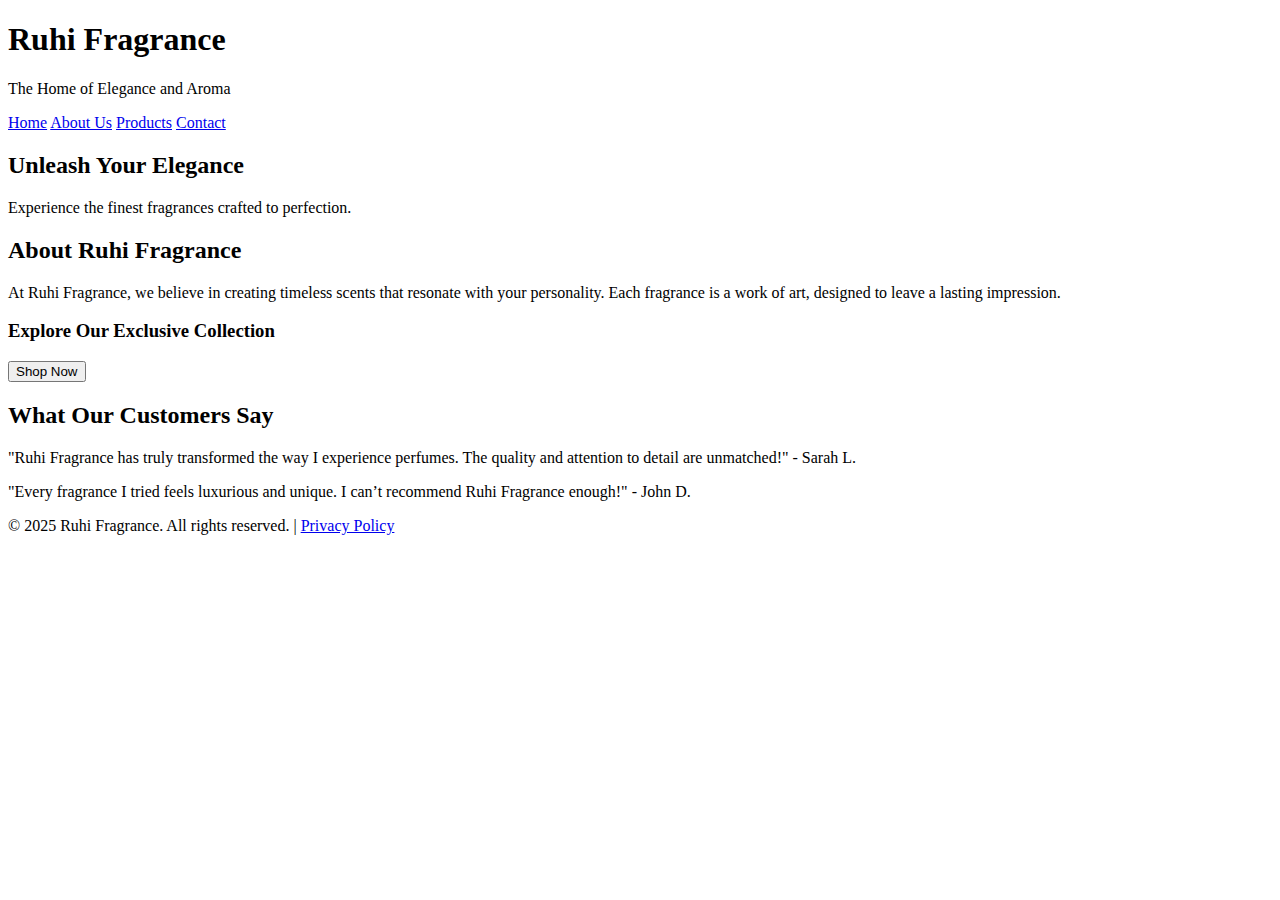
==== commit 782800c4: "Update index.html" ====
--- a/index.html
+++ b/index.html
@@ -1,21 +1,54 @@
+<!DOCTYPE html>
+<html lang="en">
+<head>
+    <meta charset="UTF-8">
+    <meta name="viewport" content="width=device-width, initial-scale=1.0">
+    <meta name="description" content="Welcome to Ruhi Fragrance - The Home of Elegance and Aroma">
+    <meta name="keywords" content="Ruhi Fragrance, perfumes, fragrances, luxury, aroma">
+    <meta name="author" content="Ruhi Fragrance">
+    <title>Ruhi Fragrance - Home</title>
+    <link rel="stylesheet" href="styles.css">
+</head>
+<body>
+    <header>
+        <h1>Ruhi Fragrance</h1>
+        <p>The Home of Elegance and Aroma</p>
+    </header>
 
-<!DOCTYPE html><html lang="en" itemscope itemtype="http://schema.org/WebPage"><head><meta charset="utf-8"><script nonce="6SQCP39RiiE-HJRSQGIXmQ">var DOCS_timing={}; DOCS_timing['sl']=new Date().getTime();</script><script nonce="6SQCP39RiiE-HJRSQGIXmQ">function _DumpException(e) {throw e;}</script><script data-id="_gd" nonce="6SQCP39RiiE-HJRSQGIXmQ">window.WIZ_global_data = {"K1cgmc":"%.@.[null,null,null,[null,1,[1734492647,131364000]],null,0]]","nQyAE":{}};</script><script nonce="6SQCP39RiiE-HJRSQGIXmQ">_docs_flag_initialData={"atari-emtpr":false,"atari-eibrm":false,"docs-text-elei":false,"docs-text-usc":true,"atari-bae":false,"docs-text-etsrdpn":false,"docs-text-etsrds":false,"docs-text-endes":false,"docs-text-escpv":true,"docs-text-ecfs":false,"docs-text-ecis":true,"docs-text-edctzs":true,"docs-text-eetxpc":false,"docs-text-eetxp":false,"docs-text-ertkmcp":true,"docs-text-ettctvs":false,"docs-text-ettts":true,"docs-text-escoubs":false,"docs-text-escivs":false,"docs-text-escitrbs":false,"docs-text-ecgvd":false,"docs-text-esbbcts":true,"docs-text-etccdts":true,"docs-text-etcchrs":true,"docs-text-etctrs":true,"docs-text-ecvdis":false,"docs-text-elaiabbs":false,"docs-text-eiosmc":false,"docs-text-etb":false,"docs-text-esbefr":false,"docs-text-ipi":false,"docs-etshc":false,"docs-text-tbcb":2.0E7,"docs-efsmsdl":false,"docs-text-etof":false,"docs-text-ehlb":false,"docs-text-epa":true,"docs-text-dwit":false,"docs-text-elawp":false,"docs-eec":false,"docs-ecot":"","docs-sup":"","umss":false,"docs-eldi":false,"docs-dli":false,"docs-liap":"/logImpressions","ilcm":{"eui":"AHKXmL0wVctxzAfarcOuKXgRkejlOGbna7y-cicuow7CnG9PeykPojbFCYbtv4Nf3_jRmFu8Ydw9","je":1,"sstu":1734528413461537,"si":"CKHYv--1sYoDFQbDzgAdntMJ7A","gsc":null,"ei":[5703839,5704621,5706832,5706836,5707711,5737784,5737800,5738513,5738529,5740798,5740814,5743108,5743124,5747261,5748013,5748029,5752678,5752694,5753313,5753329,5754213,5754229,5758807,5758823,5762243,5762259,5764252,5764268,5765535,5765551,5766761,5766777,5767835,5767851,5773662,5773678,5774331,5774347,5774836,5774852,5776501,5776517,5784931,5784947,5784951,5784967,5791766,5791782,5796457,5796473,5798980,5798996,14101306,14101502,14101510,14101534,49375314,49375322,49472063,49472071,49622823,49622831,49623173,49623181,49643568,49643576,49644015,49644023,49769337,49769345,49822921,49822929,49823164,49823172,49833462,49833470,49842855,49842863,49924706,49924714,50266222,50266230,50273528,50273536,50297076,50297084,50297426,50297434,50498907,50498915,50529103,50529111,50561343,50561351,50586962,50586970,70971256,70971264,71035517,71035525,71038255,71038263,71079938,71079946,71085241,71085249,71185170,71185178,71197826,71197834,71238946,71238954,71289146,71289154,71387889,71387897,71411972,71411980,71429507,71429515,71478200,71478208,71478589,71478597,71528597,71528605,71530083,71530091,71536689,71536697,71544834,71544842,71545513,71545521,71546425,71546433,71561541,71561549,71573870,71573878,71642103,71642111,71652641,71652840,71652848,71658040,71658048,71659813,71659821,71689860,71689868,71720760,71721087,71721095,71733083,71733091,71798420,71798436,71798440,71798456,71882106,71882114,71897827,71897835,71960540,71960548,71961126,71961134,94327661,94327669,94333153,94333161,94353368,94353376,94390153,94390161,94413607,94413615,94434257,94434265,94435578,94435586,94502654,94502662,94507744,94507752,94545004,94545012,94597639,94597647,94624865,94624873,94630911,94661802,94661810,94707424,94707432,94784571,94784579,94818995,94819000,94819049,94819054,94819061,94819066,94819447,94819452,94875009,94875017,94904089,94904097,94929210,94929218,94942490,94942498,95065889,95065897,95086191,95086199,95087186,95087194,95112873,95112881,95118561,95118569,95135933,95135941,95182361,95182367,95234185,95234871,95234879,95251262,95251270,95254920,95254928,95270945,95270953,95314802,95314810,95317975,99237681,99237689,99247596,99247604,99265946,99265954,99310979,99310987,99338440,99338448,99368792,99368800,99401881,99401889,99402331,99402339,99452336,99452344,99460069,100130662,100130678,101442805,101442813,101488823,101488831,101489187,101489195,101519280,101519288,101562396,101562404,101617516,101617524,101705087,101708583,101708591,101754342,101754350,101776366,101776374,101783430,101783446,101801098,101801106,101875084,101875092,101922729,101922737,102146090,102146095],"crc":0,"cvi":[]},"docs-ccdil":false,"docs-eil":true,"info_params":{"token":"AHL0AtLt9WSILqsP18MhaTXKo7Qon-bBbw:1734528413391"},"buildLabel":"editors.sites-viewer-frontend_20241210.02_p1","docs-show_debug_info":false,"atari-jefp":"/_/view/jserror","docs-jern":"view","atari-rhpp":"/_/view","docs-ecuach":false,"docs-cclt":2033,"docs-ecci":true,"docs-esi":false,"docs-eatsd":false,"docs-efypr":true,"docs-eyprp":true}; _docs_flag_cek= null ; if (window['DOCS_timing']) {DOCS_timing['ifdld']=new Date().getTime();}</script><meta name="viewport" content="width=device-width, initial-scale=1"><meta http-equiv="X-UA-Compatible" content="IE=edge"><meta name="referrer" content="strict-origin-when-cross-origin"><link rel="icon" href="https://lh5.googleusercontent.com/MqaabHNvD0Tc6ZXJoQhbl2-nplNvyHzUZKwZNx9U2h4nsexE1D9axtA1N9oBurECh1_nw_QiXcwQQLFrtSLj2VBmuKxzG73rEp55BYgtmX_iA-h-"><meta property="og:title" content="RUHI Fragrance"><meta property="og:type" content="website"><meta property="og:url" content="https://sites.google.com/view/ruhi-fragrance/home"><meta property="og:description" content="New Arrivals
-"><meta itemprop="name" content="RUHI Fragrance"><meta itemprop="description" content="New Arrivals
-"><meta itemprop="url" content="https://sites.google.com/view/ruhi-fragrance/home"><meta itemprop="thumbnailUrl" content="https://lh4.googleusercontent.com/e-6NHOhoxbr89nJYQTRNWpTpuMsAkYakyEfL_fNrjlEmT9eejsYiMY8jIuwpP-AdDiFzGmjQsCwR6w7XsKuGQ3U=w16383"><meta itemprop="image" content="https://lh4.googleusercontent.com/e-6NHOhoxbr89nJYQTRNWpTpuMsAkYakyEfL_fNrjlEmT9eejsYiMY8jIuwpP-AdDiFzGmjQsCwR6w7XsKuGQ3U=w16383"><meta itemprop="imageUrl" content="https://lh4.googleusercontent.com/e-6NHOhoxbr89nJYQTRNWpTpuMsAkYakyEfL_fNrjlEmT9eejsYiMY8jIuwpP-AdDiFzGmjQsCwR6w7XsKuGQ3U=w16383"><meta property="og:image" content="https://lh4.googleusercontent.com/e-6NHOhoxbr89nJYQTRNWpTpuMsAkYakyEfL_fNrjlEmT9eejsYiMY8jIuwpP-AdDiFzGmjQsCwR6w7XsKuGQ3U=w16383"><link href="https://fonts.googleapis.com/css?family=Lato%3A300%2C300italic%2C400%2C400italic%2C700%2C700italic&display=swap" rel="stylesheet" nonce="5QBkllJUlJ0WfHu6XHsn_w"><link href="https://fonts.googleapis.com/css?family=Google+Sans:400,500|Roboto:300,400,500,700|Source+Code+Pro:400,700&display=swap" rel="stylesheet" nonce="5QBkllJUlJ0WfHu6XHsn_w"><link href="https://fonts.googleapis.com/css?family=Lato%3Ai%2Cbi%2C700%2C900&display=swap" rel="stylesheet" nonce="5QBkllJUlJ0WfHu6XHsn_w"><link href="https://fonts.googleapis.com/css?family=Lexend%3Ai%2Cbi%2C700%2C900%2C400&display=swap" rel="stylesheet" nonce="5QBkllJUlJ0WfHu6XHsn_w"><link href="https://fonts.googleapis.com/css?family=Pacifico%3Ai%2Cbi%2C700%2C400&display=swap" rel="stylesheet" nonce="5QBkllJUlJ0WfHu6XHsn_w"><style nonce="5QBkllJUlJ0WfHu6XHsn_w">@media only screen and (max-width: 479px){.jgG6ef{font-size: 17.0pt;}}@media only screen and (min-width: 480px) and (max-width: 767px){.jgG6ef{font-size: 17.0pt;}}@media only screen and (min-width: 768px) and (max-width: 1279px){.jgG6ef{font-size: 18.0pt;}}@media only screen and (min-width: 1280px){.jgG6ef{font-size: 18.0pt;}}@media only screen and (max-width: 479px){.jW0mOd{font-size: 16.0pt;}}@media only screen and (min-width: 480px) and (max-width: 767px){.jW0mOd{font-size: 17.0pt;}}@media only screen and (min-width: 768px) and (max-width: 1279px){.jW0mOd{font-size: 17.0pt;}}@media only screen and (min-width: 1280px){.jW0mOd{font-size: 17.0pt;}}</style><link rel="stylesheet" href="https://www.gstatic.com/_/atari/_/ss/k=atari.vw.ISQ47MKCuJA.L.W.O/am=GAwg/d=1/rs=AGEqA5mnoJ-f1gEp_FUnCM13rw3xJ2R4bQ" data-id="_cl" nonce="5QBkllJUlJ0WfHu6XHsn_w"><script nonce="6SQCP39RiiE-HJRSQGIXmQ"></script><title>RUHI Fragrance</title><style jsname="ptDGoc" nonce="5QBkllJUlJ0WfHu6XHsn_w">.M63kCb{background-color: rgba(255,255,255,1);}.OUGEr{color: rgba(33,33,33,1);}.duRjpb .OUGEr{color: rgba(34,110,147,1);}.JYVBee .OUGEr{color: rgba(34,110,147,1);}.OmQG5e .OUGEr{color: rgba(33,33,33,1);}.iwQgFb{background-color: rgba(0,0,0,0.150000006);}.ySLm4c{font-family: Lato, sans-serif;}.CbiMKe{background-color: rgba(30,108,147,1);}.qeLZfd .zfr3Q{color: rgba(33,33,33,1);}.qeLZfd .qnVSj{color: rgba(33,33,33,1);}.qeLZfd .Glwbz{color: rgba(33,33,33,1);}.qeLZfd .duRjpb{color: rgba(34,110,147,1);}.qeLZfd .qLrapd{color: rgba(34,110,147,1);}.qeLZfd .JYVBee{color: rgba(34,110,147,1);}.qeLZfd .aHM7ed{color: rgba(34,110,147,1);}.qeLZfd .OmQG5e{color: rgba(33,33,33,1);}.qeLZfd .NHD4Gf{color: rgba(33,33,33,1);}.qeLZfd .aw5Odc{color: rgba(0,101,128,1);}.qeLZfd .dhtgD:hover{color: rgba(0,0,0,1);}.qeLZfd .dhtgD:visited{color: rgba(0,101,128,1);}.qeLZfd .iwQgFb{background-color: rgba(0,0,0,0.150000006);}.qeLZfd .OUGEr{color: rgba(33,33,33,1);}.qeLZfd .duRjpb .OUGEr{color: rgba(34,110,147,1);}.qeLZfd .JYVBee .OUGEr{color: rgba(34,110,147,1);}.qeLZfd .OmQG5e .OUGEr{color: rgba(33,33,33,1);}.qeLZfd:before{background-color: rgba(242,242,242,1); display: block;}.lQAHbd .zfr3Q{color: rgba(255,255,255,1);}.lQAHbd .qnVSj{color: rgba(255,255,255,1);}.lQAHbd .Glwbz{color: rgba(255,255,255,1);}.lQAHbd .duRjpb{color: rgba(255,255,255,1);}.lQAHbd .qLrapd{color: rgba(255,255,255,1);}.lQAHbd .JYVBee{color: rgba(255,255,255,1);}.lQAHbd .aHM7ed{color: rgba(255,255,255,1);}.lQAHbd .OmQG5e{color: rgba(255,255,255,1);}.lQAHbd .NHD4Gf{color: rgba(255,255,255,1);}.lQAHbd .aw5Odc{color: rgba(255,255,255,1);}.lQAHbd .dhtgD:hover{color: rgba(255,255,255,1);}.lQAHbd .dhtgD:visited{color: rgba(255,255,255,1);}.lQAHbd .iwQgFb{background-color: rgba(255,255,255,0.150000006);}.lQAHbd .OUGEr{color: rgba(255,255,255,1);}.lQAHbd .duRjpb .OUGEr{color: rgba(255,255,255,1);}.lQAHbd .JYVBee .OUGEr{color: rgba(255,255,255,1);}.lQAHbd .OmQG5e .OUGEr{color: rgba(255,255,255,1);}.lQAHbd .CbiMKe{background-color: rgba(255,255,255,1);}.lQAHbd:before{background-color: rgba(30,108,147,1); display: block;}.cJgDec .zfr3Q{color: rgba(255,255,255,1);}.cJgDec .zfr3Q .OUGEr{color: rgba(255,255,255,1);}.cJgDec .qnVSj{color: rgba(255,255,255,1);}.cJgDec .Glwbz{color: rgba(255,255,255,1);}.cJgDec .qLrapd{color: rgba(255,255,255,1);}.cJgDec .aHM7ed{color: rgba(255,255,255,1);}.cJgDec .NHD4Gf{color: rgba(255,255,255,1);}.cJgDec .IFuOkc:before{background-color: rgba(33,33,33,1); opacity: 0; display: block;}.O13XJf{height: 340px; padding-bottom: 60px; padding-top: 60px;}.O13XJf .IFuOkc{background-color: rgba(34,110,147,1); background-image: url(https://ssl.gstatic.com/atari/images/simple-header-blended-small.png);}.O13XJf .IFuOkc:before{background-color: rgba(33,33,33,1); opacity: 0.4; display: block;}.O13XJf .zfr3Q{color: rgba(255,255,255,1);}.O13XJf .qnVSj{color: rgba(255,255,255,1);}.O13XJf .Glwbz{color: rgba(255,255,255,1);}.O13XJf .duRjpb{color: rgba(255,255,255,1);}.O13XJf .qLrapd{color: rgba(255,255,255,1);}.O13XJf .JYVBee{color: rgba(255,255,255,1);}.O13XJf .aHM7ed{color: rgba(255,255,255,1);}.O13XJf .OmQG5e{color: rgba(255,255,255,1);}.O13XJf .NHD4Gf{color: rgba(255,255,255,1);}.tpmmCb .zfr3Q{color: rgba(33,33,33,1);}.tpmmCb .zfr3Q .OUGEr{color: rgba(33,33,33,1);}.tpmmCb .qnVSj{color: rgba(33,33,33,1);}.tpmmCb .Glwbz{color: rgba(33,33,33,1);}.tpmmCb .qLrapd{color: rgba(33,33,33,1);}.tpmmCb .aHM7ed{color: rgba(33,33,33,1);}.tpmmCb .NHD4Gf{color: rgba(33,33,33,1);}.tpmmCb .IFuOkc:before{background-color: rgba(255,255,255,1); display: block;}.tpmmCb .Wew9ke{fill: rgba(33,33,33,1);}.aw5Odc{color: rgba(0,101,128,1);}.dhtgD:hover{color: rgba(0,122,147,1);}.dhtgD:active{color: rgba(0,122,147,1);}.dhtgD:visited{color: rgba(0,101,128,1);}.Zjiec{color: rgba(255,255,255,1); font-family: Lato, sans-serif; font-size: 19pt; font-weight: 300; letter-spacing: 1px; line-height: 1.3; padding-bottom: 62.5px; padding-left: 48px; padding-right: 36px; padding-top: 11.5px;}.XMyrgf{margin-top: 0px; margin-left: 48px; margin-bottom: 24px; margin-right: 24px;}.TlfmSc{color: rgba(255,255,255,1); font-family: Lato, sans-serif; font-size: 15pt; font-weight: 300; line-height: 1.333;}.Mz8gvb{color: rgba(255,255,255,1);}.zDUgLc{background-color: rgba(33,33,33,1);}.QTKDff.chg4Jd:focus{background-color: rgba(255,255,255,0.1199999973);}.YTv4We{color: rgba(178,178,178,1);}.YTv4We:hover:before{background-color: rgba(255,255,255,0.1199999973); display: block;}.YTv4We.chg4Jd:focus:before{border-color: rgba(255,255,255,0.3600000143); display: block;}.eWDljc{background-color: rgba(33,33,33,1);}.eWDljc .hDrhEe{padding-left: 8px;}.ZXW7w{color: rgba(255,255,255,1); opacity: 0.26;}.PsKE7e{color: rgba(255,255,255,1); font-family: Lato, sans-serif; font-size: 12pt; font-weight: 300;}.lhZOrc{color: rgba(73,170,212,1);}.hDrhEe:hover{color: rgba(73,170,212,1);}.M9vuGd{color: rgba(73,170,212,1); font-weight: 400;}.jgXgSe:hover{color: rgba(73,170,212,1);}.j10yRb:hover{color: rgba(0,188,212,1);}.j10yRb.chg4Jd:focus:before{border-color: rgba(255,255,255,0.3600000143); display: block;}.tCHXDc{color: rgba(255,255,255,1);}.iWs3gf.chg4Jd:focus{background-color: rgba(255,255,255,0.1199999973);}.wgxiMe{background-color: rgba(33,33,33,1);}.fOU46b .TlfmSc{color: rgba(255,255,255,1);}.fOU46b .KJll8d{background-color: rgba(255,255,255,1);}.fOU46b .Mz8gvb{color: rgba(255,255,255,1);}.fOU46b .Mz8gvb.chg4Jd:focus:before{border-color: rgba(255,255,255,1); display: block;}.fOU46b .qV4dIc{color: rgba(255,255,255,0.8700000048);}.fOU46b .jgXgSe:hover{color: rgba(255,255,255,1);}.fOU46b .M9vuGd{color: rgba(255,255,255,1);}.fOU46b .tCHXDc{color: rgba(255,255,255,0.8700000048);}.fOU46b .iWs3gf.chg4Jd:focus{background-color: rgba(255,255,255,0.1199999973);}.fOU46b .G8QRnc .Mz8gvb{color: rgba(0,0,0,0.8000000119);}.fOU46b .G8QRnc .Mz8gvb.chg4Jd:focus:before{border-color: rgba(0,0,0,0.8000000119); display: block;}.fOU46b .G8QRnc .ZXW7w{color: rgba(0,0,0,0.8000000119);}.fOU46b .G8QRnc .TlfmSc{color: rgba(0,0,0,0.8000000119);}.fOU46b .G8QRnc .KJll8d{background-color: rgba(0,0,0,0.8000000119);}.fOU46b .G8QRnc .qV4dIc{color: rgba(0,0,0,0.6399999857);}.fOU46b .G8QRnc .jgXgSe:hover{color: rgba(0,0,0,0.8199999928);}.fOU46b .G8QRnc .M9vuGd{color: rgba(0,0,0,0.8199999928);}.fOU46b .G8QRnc .tCHXDc{color: rgba(0,0,0,0.6399999857);}.fOU46b .G8QRnc .iWs3gf.chg4Jd:focus{background-color: rgba(0,0,0,0.1199999973);}.fOU46b .usN8rf .Mz8gvb{color: rgba(0,0,0,0.8000000119);}.fOU46b .usN8rf .Mz8gvb.chg4Jd:focus:before{border-color: rgba(0,0,0,0.8000000119); display: block;}.fOU46b .usN8rf .ZXW7w{color: rgba(0,0,0,0.8000000119);}.fOU46b .usN8rf .TlfmSc{color: rgba(0,0,0,0.8000000119);}.fOU46b .usN8rf .KJll8d{background-color: rgba(0,0,0,0.8000000119);}.fOU46b .usN8rf .qV4dIc{color: rgba(0,0,0,0.6399999857);}.fOU46b .usN8rf .jgXgSe:hover{color: rgba(0,0,0,0.8199999928);}.fOU46b .usN8rf .M9vuGd{color: rgba(0,0,0,0.8199999928);}.fOU46b .usN8rf .tCHXDc{color: rgba(0,0,0,0.6399999857);}.fOU46b .usN8rf .iWs3gf.chg4Jd:focus{background-color: rgba(0,0,0,0.1199999973);}.fOU46b .aCIEDd .qV4dIc{color: rgba(33,33,33,1);}.fOU46b .aCIEDd .TlfmSc{color: rgba(33,33,33,1);}.fOU46b .aCIEDd .KJll8d{background-color: rgba(33,33,33,1);}.fOU46b .aCIEDd .ZXW7w{color: rgba(33,33,33,1);}.fOU46b .aCIEDd .jgXgSe:hover{color: rgba(33,33,33,1); opacity: 0.82;}.fOU46b .aCIEDd .Mz8gvb{color: rgba(33,33,33,1);}.fOU46b .aCIEDd .tCHXDc{color: rgba(33,33,33,1);}.fOU46b .aCIEDd .iWs3gf.chg4Jd:focus{background-color: rgba(33,33,33,0.1199999973);}.fOU46b .a3ETed .qV4dIc{color: rgba(255,255,255,1);}.fOU46b .a3ETed .TlfmSc{color: rgba(255,255,255,1);}.fOU46b .a3ETed .KJll8d{background-color: rgba(255,255,255,1);}.fOU46b .a3ETed .ZXW7w{color: rgba(255,255,255,1);}.fOU46b .a3ETed .jgXgSe:hover{color: rgba(255,255,255,1); opacity: 0.82;}.fOU46b .a3ETed .Mz8gvb{color: rgba(255,255,255,1);}.fOU46b .a3ETed .tCHXDc{color: rgba(255,255,255,1);}.fOU46b .a3ETed .iWs3gf.chg4Jd:focus{background-color: rgba(255,255,255,0.1199999973);}@media only screen and (min-width: 1280px){.XeSM4.b2Iqye.fOU46b .LBrwzc .tCHXDc{color: rgba(255,255,255,0.8700000048);}}.XeSM4.b2Iqye.fOU46b .LBrwzc .iWs3gf.chg4Jd:focus{background-color: rgba(255,255,255,0.1199999973);}@media only screen and (min-width: 1280px){.KuNac.b2Iqye.fOU46b .tCHXDc{color: rgba(0,0,0,0.6399999857);}}.KuNac.b2Iqye.fOU46b .iWs3gf.chg4Jd:focus{background-color: rgba(0,0,0,0.1199999973);}.fOU46b .zDUgLc{opacity: 0;}.LBrwzc .ZXW7w{color: rgba(0,0,0,1);}.LBrwzc .KJll8d{background-color: rgba(0,0,0,1);}.GBy4H .ZXW7w{color: rgba(255,255,255,1);}.GBy4H .KJll8d{background-color: rgba(255,255,255,1);}.eBSUbc{background-color: rgba(33,33,33,1); color: rgba(0,188,212,0.6999999881);}.BFDQOb:hover{color: rgba(73,170,212,1);}.ImnMyf{background-color: rgba(255,255,255,1); color: rgba(33,33,33,1);}.Vs12Bd{background-color: rgba(242,242,242,1); color: rgba(33,33,33,1);}.S5d9Rd{background-color: rgba(30,108,147,1); color: rgba(255,255,255,1);}.zfr3Q{color: rgba(33,33,33,1); font-family: Lato, sans-serif; font-size: 11pt; font-weight: 400; line-height: 1.6667; margin-top: 12px;}.qnVSj{color: rgba(33,33,33,1);}.Glwbz{color: rgba(33,33,33,1);}.duRjpb{color: rgba(34,110,147,1); font-family: Lato, sans-serif; font-size: 34pt; font-weight: 300; letter-spacing: 0.5px; line-height: 1.2; margin-top: 30px;}.Ap4VC{margin-bottom: -30px;}.qLrapd{color: rgba(34,110,147,1);}.JYVBee{color: rgba(34,110,147,1); font-family: Lato, sans-serif; font-size: 19pt; font-weight: 400; line-height: 1.4; margin-top: 20px;}.CobnVe{margin-bottom: -20px;}.aHM7ed{color: rgba(34,110,147,1);}.OmQG5e{color: rgba(33,33,33,1); font-family: Lato, sans-serif; font-size: 15pt; font-style: normal; font-weight: 400; line-height: 1.25; margin-top: 16px;}.GV3q8e{margin-bottom: -16px;}.NHD4Gf{color: rgba(33,33,33,1);}.LB7kq .duRjpb{font-size: 64pt; letter-spacing: 2px; line-height: 1; margin-top: 40px;}.LB7kq .JYVBee{font-size: 25pt; font-weight: 300; line-height: 1.1; margin-top: 25px;}@media only screen and (max-width: 479px){.LB7kq .duRjpb{font-size: 40pt;}}@media only screen and (min-width: 480px) and (max-width: 767px){.LB7kq .duRjpb{font-size: 53pt;}}@media only screen and (max-width: 479px){.LB7kq .JYVBee{font-size: 19pt;}}@media only screen and (min-width: 480px) and (max-width: 767px){.LB7kq .JYVBee{font-size: 22pt;}}.O13XJf{height: 340px; padding-bottom: 60px; padding-top: 60px;}@media only screen and (min-width: 480px) and (max-width: 767px){.O13XJf{height: 280px; padding-bottom: 40px; padding-top: 40px;}}@media only screen and (max-width: 479px){.O13XJf{height: 250px; padding-bottom: 30px; padding-top: 30px;}}.SBrW1{height: 520px;}@media only screen and (min-width: 480px) and (max-width: 767px){.SBrW1{height: 520px;}}@media only screen and (max-width: 479px){.SBrW1{height: 400px;}}.Wew9ke{fill: rgba(255,255,255,1);}.gk8rDe{height: 180px; padding-bottom: 32px; padding-top: 60px;}.gk8rDe .zfr3Q{color: rgba(0,0,0,1);}.gk8rDe .duRjpb{color: rgba(34,110,147,1); font-size: 45pt; line-height: 1.1;}.gk8rDe .qLrapd{color: rgba(34,110,147,1);}.gk8rDe .JYVBee{color: rgba(34,110,147,1); font-size: 27pt; line-height: 1.35; margin-top: 15px;}.gk8rDe .aHM7ed{color: rgba(34,110,147,1);}.gk8rDe .OmQG5e{color: rgba(33,33,33,1);}.gk8rDe .NHD4Gf{color: rgba(33,33,33,1);}@media only screen and (max-width: 479px){.gk8rDe .duRjpb{font-size: 30pt;}}@media only screen and (min-width: 480px) and (max-width: 767px){.gk8rDe .duRjpb{font-size: 38pt;}}@media only screen and (max-width: 479px){.gk8rDe .JYVBee{font-size: 20pt;}}@media only screen and (min-width: 480px) and (max-width: 767px){.gk8rDe .JYVBee{font-size: 24pt;}}@media only screen and (min-width: 480px) and (max-width: 767px){.gk8rDe{padding-top: 45px;}}@media only screen and (max-width: 479px){.gk8rDe{padding-bottom: 0px; padding-top: 30px;}}.dhtgD{text-decoration: underline;}.JzO0Vc{background-color: rgba(33,33,33,1); font-family: Lato, sans-serif; width: 250px;}@media only screen and (min-width: 1280px){.JzO0Vc{padding-top: 48.5px;}}.TlfmSc{font-family: Lato, sans-serif; font-size: 15pt; font-weight: 300; line-height: 1.333;}.PsKE7e{font-family: Lato, sans-serif; font-size: 12pt;}.IKA38e{line-height: 1.21;}.hDrhEe{padding-bottom: 11.5px; padding-top: 11.5px;}.zDUgLc{opacity: 1;}.QmpIrf{background-color: rgba(30,108,147,1); border-color: rgba(255,255,255,1); color: rgba(255,255,255,1); font-family: Lato, sans-serif; font-size: 11pt; line-height: normal;}.xkUom{border-color: rgba(30,108,147,1); color: rgba(30,108,147,1); font-family: Lato, sans-serif; font-size: 11pt; line-height: normal;}.xkUom:hover{background-color: rgba(30,108,147,0.1000000015);}.KjwKmc{color: rgba(30,108,147,1); font-family: Lato, sans-serif; font-size: 11pt; line-height: normal; line-height: normal;}.KjwKmc:hover{background-color: rgba(30,108,147,0.1000000015);}.lQAHbd .QmpIrf{background-color: rgba(255,255,255,1); border-color: rgba(34,110,147,1); color: rgba(34,110,147,1); font-family: Lato, sans-serif; font-size: 11pt; line-height: normal;}.lQAHbd .xkUom{border-color: rgba(242,242,242,1); color: rgba(242,242,242,1); font-family: Lato, sans-serif; font-size: 11pt; line-height: normal;}.lQAHbd .xkUom:hover{background-color: rgba(255,255,255,0.1000000015);}.lQAHbd .KjwKmc{color: rgba(242,242,242,1); font-family: Lato, sans-serif; font-size: 11pt; line-height: normal;}.lQAHbd .KjwKmc:hover{background-color: rgba(255,255,255,0.1000000015);}.lQAHbd .Mt0nFe{border-color: rgba(255,255,255,0.200000003);}.cJgDec .QmpIrf{background-color: rgba(255,255,255,1); border-color: rgba(34,110,147,1); color: rgba(34,110,147,1); font-family: Lato, sans-serif; font-size: 11pt; line-height: normal;}.cJgDec .xkUom{border-color: rgba(242,242,242,1); color: rgba(242,242,242,1); font-family: Lato, sans-serif; font-size: 11pt; line-height: normal;}.cJgDec .xkUom:hover{background-color: rgba(255,255,255,0.1000000015);}.cJgDec .KjwKmc{color: rgba(242,242,242,1); font-family: Lato, sans-serif; font-size: 11pt; line-height: normal;}.cJgDec .KjwKmc:hover{background-color: rgba(255,255,255,0.1000000015);}.tpmmCb .QmpIrf{background-color: rgba(255,255,255,1); border-color: rgba(34,110,147,1); color: rgba(34,110,147,1); font-family: Lato, sans-serif; font-size: 11pt; line-height: normal;}.tpmmCb .xkUom{border-color: rgba(30,108,147,1); color: rgba(30,108,147,1); font-family: Lato, sans-serif; font-size: 11pt; line-height: normal;}.tpmmCb .xkUom:hover{background-color: rgba(30,108,147,0.1000000015);}.tpmmCb .KjwKmc{color: rgba(30,108,147,1); font-family: Lato, sans-serif; font-size: 11pt; line-height: normal;}.tpmmCb .KjwKmc:hover{background-color: rgba(30,108,147,0.1000000015);}.gk8rDe .QmpIrf{background-color: rgba(30,108,147,1); border-color: rgba(255,255,255,1); color: rgba(255,255,255,1); font-family: Lato, sans-serif; font-size: 11pt; line-height: normal;}.gk8rDe .xkUom{border-color: rgba(30,108,147,1); color: rgba(30,108,147,1); font-family: Lato, sans-serif; font-size: 11pt; line-height: normal;}.gk8rDe .xkUom:hover{background-color: rgba(30,108,147,0.1000000015);}.gk8rDe .KjwKmc{color: rgba(30,108,147,1); font-family: Lato, sans-serif; font-size: 11pt; line-height: normal;}.gk8rDe .KjwKmc:hover{background-color: rgba(30,108,147,0.1000000015);}.O13XJf .QmpIrf{background-color: rgba(255,255,255,1); border-color: rgba(34,110,147,1); color: rgba(34,110,147,1); font-family: Lato, sans-serif; font-size: 11pt; line-height: normal;}.O13XJf .xkUom{border-color: rgba(242,242,242,1); color: rgba(242,242,242,1); font-family: Lato, sans-serif; font-size: 11pt; line-height: normal;}.O13XJf .xkUom:hover{background-color: rgba(255,255,255,0.1000000015);}.O13XJf .KjwKmc{color: rgba(242,242,242,1); font-family: Lato, sans-serif; font-size: 11pt; line-height: normal;}.O13XJf .KjwKmc:hover{background-color: rgba(255,255,255,0.1000000015);}.Y4CpGd{font-family: Lato, sans-serif; font-size: 11pt;}.CMArNe{background-color: rgba(242,242,242,1);}.LBrwzc .TlfmSc{color: rgba(0,0,0,0.8000000119);}.LBrwzc .YTv4We{color: rgba(0,0,0,0.6399999857);}.LBrwzc .YTv4We.chg4Jd:focus:before{border-color: rgba(0,0,0,0.6399999857); display: block;}.LBrwzc .Mz8gvb{color: rgba(0,0,0,0.6399999857);}.LBrwzc .tCHXDc{color: rgba(0,0,0,0.6399999857);}.LBrwzc .iWs3gf.chg4Jd:focus{background-color: rgba(0,0,0,0.1199999973);}.LBrwzc .wgxiMe{background-color: rgba(255,255,255,1);}.LBrwzc .qV4dIc{color: rgba(0,0,0,0.6399999857);}.LBrwzc .M9vuGd{color: rgba(0,0,0,0.8000000119); font-weight: bold;}.LBrwzc .Zjiec{color: rgba(0,0,0,0.8000000119);}.LBrwzc .IKA38e{color: rgba(0,0,0,0.6399999857);}.LBrwzc .lhZOrc.IKA38e{color: rgba(0,0,0,0.8000000119); font-weight: bold;}.LBrwzc .j10yRb:hover{color: rgba(0,0,0,0.8000000119);}.LBrwzc .eBSUbc{color: rgba(0,0,0,0.8000000119);}.LBrwzc .hDrhEe:hover{color: rgba(0,0,0,0.8000000119);}.LBrwzc .jgXgSe:hover{color: rgba(0,0,0,0.8000000119);}.LBrwzc .M9vuGd:hover{color: rgba(0,0,0,0.8000000119);}.LBrwzc .zDUgLc{border-bottom-color: rgba(204,204,204,1); border-bottom-width: 1px; border-bottom-style: solid;}.fOU46b .LBrwzc .M9vuGd{color: rgba(0,0,0,0.8000000119);}.fOU46b .LBrwzc .jgXgSe:hover{color: rgba(0,0,0,0.8000000119);}.fOU46b .LBrwzc .zDUgLc{opacity: 1; border-bottom-style: none;}.fOU46b .LBrwzc .tCHXDc{color: rgba(0,0,0,0.6399999857);}.fOU46b .LBrwzc .iWs3gf.chg4Jd:focus{background-color: rgba(0,0,0,0.1199999973);}.fOU46b .GBy4H .M9vuGd{color: rgba(255,255,255,1);}.fOU46b .GBy4H .jgXgSe:hover{color: rgba(255,255,255,1);}.fOU46b .GBy4H .zDUgLc{opacity: 1;}.fOU46b .GBy4H .tCHXDc{color: rgba(255,255,255,0.8700000048);}.fOU46b .GBy4H .iWs3gf.chg4Jd:focus{background-color: rgba(255,255,255,0.1199999973);}.XeSM4.G9Qloe.fOU46b .LBrwzc .tCHXDc{color: rgba(0,0,0,0.6399999857);}.XeSM4.G9Qloe.fOU46b .LBrwzc .iWs3gf.chg4Jd:focus{background-color: rgba(0,0,0,0.1199999973);}.GBy4H .lhZOrc.IKA38e{color: rgba(255,255,255,1);}.GBy4H .eBSUbc{color: rgba(255,255,255,0.8700000048);}.GBy4H .hDrhEe:hover{color: rgba(255,255,255,1);}.GBy4H .j10yRb:hover{color: rgba(255,255,255,1);}.GBy4H .YTv4We{color: rgba(255,255,255,1);}.GBy4H .YTv4We.chg4Jd:focus:before{border-color: rgba(255,255,255,1); display: block;}.GBy4H .tCHXDc{color: rgba(255,255,255,0.8700000048);}.GBy4H .iWs3gf.chg4Jd:focus{background-color: rgba(255,255,255,0.1199999973);}.GBy4H .jgXgSe:hover{color: rgba(255,255,255,1);}.GBy4H .jgXgSe:hover{color: rgba(255,255,255,1);}.GBy4H .M9vuGd{color: rgba(255,255,255,1);}.GBy4H .M9vuGd:hover{color: rgba(255,255,255,1);}.QcmuFb{padding-left: 20px;}.vDPrib{padding-left: 40px;}.TBDXjd{padding-left: 60px;}.bYeK8e{padding-left: 80px;}.CuqSDe{padding-left: 100px;}.Havqpe{padding-left: 120px;}.JvDrRe{padding-left: 140px;}.o5lrIf{padding-left: 160px;}.yOJW7c{padding-left: 180px;}.rB8cye{padding-left: 200px;}.RuayVd{padding-right: 20px;}.YzcKX{padding-right: 40px;}.reTV0b{padding-right: 60px;}.vSYeUc{padding-right: 80px;}.PxtZIe{padding-right: 100px;}.ahQMed{padding-right: 120px;}.rzhcXb{padding-right: 140px;}.PBhj0b{padding-right: 160px;}.TlN46c{padding-right: 180px;}.GEdNnc{padding-right: 200px;}.TMjjoe{font-family: Lato, sans-serif; font-size: 9pt; line-height: 1.2; margin-top: 0px;}@media only screen and (min-width: 1280px){.yxgWrb{margin-left: 250px;}}@media only screen and (max-width: 479px){.Zjiec{font-size: 15pt;}}@media only screen and (min-width: 480px) and (max-width: 767px){.Zjiec{font-size: 17pt;}}@media only screen and (max-width: 479px){.TlfmSc{font-size: 13pt;}}@media only screen and (min-width: 480px) and (max-width: 767px){.TlfmSc{font-size: 14pt;}}@media only screen and (max-width: 479px){.PsKE7e{font-size: 12pt;}}@media only screen and (min-width: 480px) and (max-width: 767px){.PsKE7e{font-size: 12pt;}}@media only screen and (max-width: 479px){.duRjpb{font-size: 24pt;}}@media only screen and (min-width: 480px) and (max-width: 767px){.duRjpb{font-size: 29pt;}}@media only screen and (max-width: 479px){.JYVBee{font-size: 15pt;}}@media only screen and (min-width: 480px) and (max-width: 767px){.JYVBee{font-size: 17pt;}}@media only screen and (max-width: 479px){.OmQG5e{font-size: 13pt;}}@media only screen and (min-width: 480px) and (max-width: 767px){.OmQG5e{font-size: 14pt;}}@media only screen and (max-width: 479px){.TlfmSc{font-size: 13pt;}}@media only screen and (min-width: 480px) and (max-width: 767px){.TlfmSc{font-size: 14pt;}}@media only screen and (max-width: 479px){.PsKE7e{font-size: 12pt;}}@media only screen and (min-width: 480px) and (max-width: 767px){.PsKE7e{font-size: 12pt;}}@media only screen and (max-width: 479px){.TMjjoe{font-size: 9pt;}}@media only screen and (min-width: 480px) and (max-width: 767px){.TMjjoe{font-size: 9pt;}}</style><script nonce="6SQCP39RiiE-HJRSQGIXmQ">_at_config = [null,"AIzaSyChg3MFqzdi1P5J-YvEyakkSA1yU7HRcDI","897606708560-a63d8ia0t9dhtpdt4i3djab2m42see7o.apps.googleusercontent.com",null,null,null,null,null,null,null,null,null,null,null,"SITES_%s",null,null,null,null,null,null,null,null,null,["AHKXmL0wVctxzAfarcOuKXgRkejlOGbna7y-cicuow7CnG9PeykPojbFCYbtv4Nf3_jRmFu8Ydw9",1,"CKHYv--1sYoDFQbDzgAdntMJ7A",1734528413461537,[5703839,5704621,5706832,5706836,5707711,5737784,5737800,5738513,5738529,5740798,5740814,5743108,5743124,5747261,5748013,5748029,5752678,5752694,5753313,5753329,5754213,5754229,5758807,5758823,5762243,5762259,5764252,5764268,5765535,5765551,5766761,5766777,5767835,5767851,5773662,5773678,5774331,5774347,5774836,5774852,5776501,5776517,5784931,5784947,5784951,5784967,5791766,5791782,5796457,5796473,5798980,5798996,14101306,14101502,14101510,14101534,49375314,49375322,49472063,49472071,49622823,49622831,49623173,49623181,49643568,49643576,49644015,49644023,49769337,49769345,49822921,49822929,49823164,49823172,49833462,49833470,49842855,49842863,49924706,49924714,50266222,50266230,50273528,50273536,50297076,50297084,50297426,50297434,50498907,50498915,50529103,50529111,50561343,50561351,50586962,50586970,70971256,70971264,71035517,71035525,71038255,71038263,71079938,71079946,71085241,71085249,71185170,71185178,71197826,71197834,71238946,71238954,71289146,71289154,71387889,71387897,71411972,71411980,71429507,71429515,71478200,71478208,71478589,71478597,71528597,71528605,71530083,71530091,71536689,71536697,71544834,71544842,71545513,71545521,71546425,71546433,71561541,71561549,71573870,71573878,71642103,71642111,71652641,71652840,71652848,71658040,71658048,71659813,71659821,71689860,71689868,71720760,71721087,71721095,71733083,71733091,71798420,71798436,71798440,71798456,71882106,71882114,71897827,71897835,71960540,71960548,71961126,71961134,94327661,94327669,94333153,94333161,94353368,94353376,94390153,94390161,94413607,94413615,94434257,94434265,94435578,94435586,94502654,94502662,94507744,94507752,94545004,94545012,94597639,94597647,94624865,94624873,94630911,94661802,94661810,94707424,94707432,94784571,94784579,94818995,94819000,94819049,94819054,94819061,94819066,94819447,94819452,94875009,94875017,94904089,94904097,94929210,94929218,94942490,94942498,95065889,95065897,95086191,95086199,95087186,95087194,95112873,95112881,95118561,95118569,95135933,95135941,95182361,95182367,95234185,95234871,95234879,95251262,95251270,95254920,95254928,95270945,95270953,95314802,95314810,95317975,99237681,99237689,99247596,99247604,99265946,99265954,99310979,99310987,99338440,99338448,99368792,99368800,99401881,99401889,99402331,99402339,99452336,99452344,99460069,100130662,100130678,101442805,101442813,101488823,101488831,101489187,101489195,101519280,101519288,101562396,101562404,101617516,101617524,101705087,101708583,101708591,101754342,101754350,101776366,101776374,101783430,101783446,101801098,101801106,101875084,101875092,101922729,101922737,102146090,102146095]],"AHL0AtLt9WSILqsP18MhaTXKo7Qon-bBbw:1734528413391",null,null,null,0,null,null,null,null,null,null,null,null,null,"https://drive.google.com",null,null,null,null,null,null,null,null,null,0,1,null,null,null,null,null,null,null,null,null,null,null,null,null,null,null,null,null,null,null,null,null,null,null,null,null,null,null,null,null,null,null,null,null,null,null,null,null,null,null,null,null,null,null,null,null,null,"v2internal","https://docs.google.com",null,null,null,null,null,null,"https://sites.google.com/new/?authuser\u003d0",null,null,null,null,null,0,null,null,null,null,null,null,null,null,null,null,null,null,null,null,null,null,null,null,null,null,null,1,"",null,null,null,null,null,null,null,null,null,null,null,null,6,null,null,"https://accounts.google.com/o/oauth2/auth","https://accounts.google.com/o/oauth2/postmessageRelay",null,null,null,null,78,"https://sites.google.com/new/?authuser\u003d0\u0026usp\u003dviewer_footer\u0026authuser\u003d0",null,null,null,null,null,null,null,null,null,null,null,null,null,null,null,null,null,null,null,null,null,null,null,null,null,null,null,null,null,null,null,null,null,null,null,null,null,null,null,null,null,null,null,null,null,null,null,null,null,null,null,null,null,"https://www.gstatic.com/atari/embeds/83a60601c213b72fb19c1855fb0c5f26/intermediate-frame-minified.html",0,null,"v2beta",null,null,null,null,null,null,4,"https://accounts.google.com/o/oauth2/iframe",null,null,null,null,null,null,"https://1136794072-atari-embeds.googleusercontent.com/embeds/16cb204cf3a9d4d223a0a3fd8b0eec5d/inner-frame-minified.html",null,null,null,null,null,null,null,null,null,null,null,null,null,null,null,null,null,null,null,null,null,null,null,null,null,null,null,null,null,null,null,null,null,null,null,null,null,null,null,null,null,null,null,null,null,null,null,null,null,null,null,null,null,null,null,null,null,null,null,null,null,null,null,null,null,null,0,null,null,null,null,null,null,null,null,null,null,null,null,null,null,null,null,null,null,null,"https://sites.google.com/view/ruhi-fragrance/home",null,null,null,null,null,null,null,null,null,null,null,null,null,null,null,null,null,null,null,null,null,null,null,null,null,null,null,null,null,null,null,null,null,null,0,null,null,null,null,null,null,0,null,"",null,null,null,null,null,null,null,null,null,null,null,null,null,null,null,null,null,1,null,null,null,null,0,null,null,null,null,null,null,null,null,null,null,null,null,null,null,null,1,null,null,[1734528413462,"editors.sites-viewer-frontend_20241210.02_p1","705759047","0",0,1,""],null,null,null,null,1,null,null,0,null,null,null,null,null,null,null,null,20,500,"https://domains.google.com",null,0,null,null,null,null,null,null,null,null,null,null,null,0,null,null,null,null,null,null,null,null,null,null,1,0,1,0,0,0,0,null,null,null,null,null,"https://www.google.com/calendar/embed",null,null,null,null,0,null,null,null,null,null,null,null,null,null,null,0,null,null,null,null,null,null,null,null,null,null,null,null,null,"PROD",0,null,0,null,null,null,null,""]; window.globals = {"enableAnalytics":true,"webPropertyId":"","showDebug":false,"hashedSiteId":"a48e24db3703589349fefc4ec5833e1444b2e25a42fce6feb9b62aac31573125","normalizedPath":"view/ruhi-fragrance/home","pageTitle":"Home"}; function gapiLoaded() {if (globals.gapiLoaded == undefined) {globals.gapiLoaded = true;} else {globals.gapiLoaded();}}window.messages = []; window.addEventListener && window.addEventListener('message', function(e) {if (window.messages && e.data && e.data.magic == 'SHIC') {window.messages.push(e);}});</script><script src="https://apis.google.com/js/client.js?onload=gapiLoaded" nonce="6SQCP39RiiE-HJRSQGIXmQ"></script><script nonce="6SQCP39RiiE-HJRSQGIXmQ">(function(){}).call(this);
-</script><script nonce="6SQCP39RiiE-HJRSQGIXmQ">const imageUrl =  null ;
-      function bgImgLoaded() {
-        if (!globals.headerBgImgLoaded) {
-          globals.headerBgImgLoaded = new Date().getTime();
-        } else {
-          globals.headerBgImgLoaded();
-        }
-      }
-      if (imageUrl) {
-        const img = new Image();
-        img.src = imageUrl;
-        img.onload = bgImgLoaded;
-        globals.headerBgImgExists = true;
-      } else {
-        globals.headerBgImgExists = false;
-      }
-      </script></head><body dir="ltr" itemscope itemtype="http://schema.org/WebPage" id="yDmH0d" css="yDmH0d"><div jscontroller="pc62j" jsmodel="iTeaXe" jsaction="rcuQ6b:WYd;GvneHb:og1FDd;vbaUQc:uAM5ec;"><div id="docs-banner-container"><div id="docs-banners"><div id="HB1eCd-mzNpsf-r8s4j-ORHb"></div><div id="HB1eCd-TZk80d-r8s4j-ORHb" aria-live="assertive" aria-atomic="true"></div></div><div class="HB1eCd-Vkfede-NBtyUd-PvRhvb-LwH6nd"></div></div><div jscontroller="X4BaPc" jsaction="rcuQ6b:WYd;o6xM5b:Pg9eo;HuL2Hd:mHeCvf;VMhF5:FFYy5e;sk3Qmb:HI1Mdd;JIbuQc:rSzFEd(z2EeY),aSaF6e(ilzYPe);"><div jscontroller="o1L5Wb" data-sitename="ruhi-fragrance" data-search-scope="1" data-universe="1" jsmodel="fNFZH" jsaction="Pe9H6d:cZFEp;WMZaJ:VsGN3;hJluRd:UADL7b;zuqEgd:HI9w0;tr6QDd:Y8aXB;MxH79b:xDkBfb;JIbuQc:SPXMTb(uxAMZ),LjG1Ed(a6mxbb);" jsname="G0jgYd"><div jsname="gYwusb" class="p9b27"></div><div jscontroller="RrXLpc" jsname="XeeWQc" role="banner" jsaction="keydown:uiKYid(OH0EC);rcuQ6b:WYd;zuqEgd:ufqpf;JIbuQc:XfTnxb(lfEfFf),AlTiYc(GeGHKb),AlTiYc(m1xNUe),zZlNMe(pZn8Oc);YqO5N:ELcyfe;"><div jsname="bF1uUb" class="BuY5Fd" jsaction="click:xVuwSc;"></div><div jsname="MVsrn" class="TbNlJb "><div role="button" class="U26fgb mUbCce fKz7Od h3nfre M9Bg4d" jscontroller="VXdfxd" jsaction="click:cOuCgd; mousedown:UX7yZ; mouseup:lbsD7e; mouseenter:tfO1Yc; mouseleave:JywGue; focus:AHmuwe; blur:O22p3e; contextmenu:mg9Pef;touchstart:p6p2H; touchmove:FwuNnf; touchend:yfqBxc(preventDefault=true); touchcancel:JMtRjd;" jsshadow jsname="GeGHKb" aria-label="Back to site" aria-disabled="false" tabindex="0" data-tooltip="Back to site" data-tooltip-vertical-offset="-12" data-tooltip-horizontal-offset="0"><div class="VTBa7b MbhUzd" jsname="ksKsZd"></div><span jsslot class="xjKiLb"><span class="Ce1Y1c" style="top: -12px"><svg class="V4YR2c" viewBox="0 0 24 24" focusable="false"><path d="M0 0h24v24H0z" fill="none"/><path d="M20 11H7.83l5.59-5.59L12 4l-8 8 8 8 1.41-1.41L7.83 13H20v-2z"/></svg></span></span></div><div class="E2UJ5" jsname="M6JdT"><div class="rFrNMe b7AJhc zKHdkd" jscontroller="pxq3x" jsaction="clickonly:KjsqPd; focus:Jt1EX; blur:fpfTEe; input:Lg5SV" jsshadow jsname="OH0EC" aria-expanded="true"><div class="aCsJod oJeWuf"><div class="aXBtI I0VJ4d Wic03c"><span jsslot class="A37UZe qgcB3c iHd5yb"><div role="button" class="U26fgb mUbCce fKz7Od i3PoXe M9Bg4d" jscontroller="VXdfxd" jsaction="click:cOuCgd; mousedown:UX7yZ; mouseup:lbsD7e; mouseenter:tfO1Yc; mouseleave:JywGue; focus:AHmuwe; blur:O22p3e; contextmenu:mg9Pef;touchstart:p6p2H; touchmove:FwuNnf; touchend:yfqBxc(preventDefault=true); touchcancel:JMtRjd;" jsshadow jsname="lfEfFf" aria-label="Search" aria-disabled="false" tabindex="0" data-tooltip="Search" data-tooltip-vertical-offset="-12" data-tooltip-horizontal-offset="0"><div class="VTBa7b MbhUzd" jsname="ksKsZd"></div><span jsslot class="xjKiLb"><span class="Ce1Y1c" style="top: -12px"><svg class="vu8Pwe" viewBox="0 0 24 24" focusable="false"><path d="M15.5 14h-.79l-.28-.27C15.41 12.59 16 11.11 16 9.5 16 5.91 13.09 3 9.5 3S3 5.91 3 9.5 5.91 16 9.5 16c1.61 0 3.09-.59 4.23-1.57l.27.28v.79l5 4.99L20.49 19l-4.99-5zm-6 0C7.01 14 5 11.99 5 9.5S7.01 5 9.5 5 14 7.01 14 9.5 11.99 14 9.5 14z"/><path d="M0 0h24v24H0z" fill="none"/></svg></span></span></div><div class="EmVfjc SKShhf" data-loadingmessage="Loading…" jscontroller="qAKInc" jsaction="animationend:kWijWc;dyRcpb:dyRcpb" jsname="aZ2wEe"><div class="Cg7hO" aria-live="assertive" jsname="vyyg5"></div><div jsname="Hxlbvc" class="xu46lf"><div class="ir3uv uWlRce co39ub"><div class="xq3j6 ERcjC"><div class="X6jHbb GOJTSe"></div></div><div class="HBnAAc"><div class="X6jHbb GOJTSe"></div></div><div class="xq3j6 dj3yTd"><div class="X6jHbb GOJTSe"></div></div></div><div class="ir3uv GFoASc Cn087"><div class="xq3j6 ERcjC"><div class="X6jHbb GOJTSe"></div></div><div class="HBnAAc"><div class="X6jHbb GOJTSe"></div></div><div class="xq3j6 dj3yTd"><div class="X6jHbb GOJTSe"></div></div></div><div class="ir3uv WpeOqd hfsr6b"><div class="xq3j6 ERcjC"><div class="X6jHbb GOJTSe"></div></div><div class="HBnAAc"><div class="X6jHbb GOJTSe"></div></div><div class="xq3j6 dj3yTd"><div class="X6jHbb GOJTSe"></div></div></div><div class="ir3uv rHV3jf EjXFBf"><div class="xq3j6 ERcjC"><div class="X6jHbb GOJTSe"></div></div><div class="HBnAAc"><div class="X6jHbb GOJTSe"></div></div><div class="xq3j6 dj3yTd"><div class="X6jHbb GOJTSe"></div></div></div></div></div><div role="button" class="U26fgb mUbCce fKz7Od JyJRXe M9Bg4d" jscontroller="VXdfxd" jsaction="click:cOuCgd; mousedown:UX7yZ; mouseup:lbsD7e; mouseenter:tfO1Yc; mouseleave:JywGue; focus:AHmuwe; blur:O22p3e; contextmenu:mg9Pef;touchstart:p6p2H; touchmove:FwuNnf; touchend:yfqBxc(preventDefault=true); touchcancel:JMtRjd;" jsshadow jsname="m1xNUe" aria-label="Back to site" aria-disabled="false" tabindex="0" data-tooltip="Back to site" data-tooltip-vertical-offset="-12" data-tooltip-horizontal-offset="0"><div class="VTBa7b MbhUzd" jsname="ksKsZd"></div><span jsslot class="xjKiLb"><span class="Ce1Y1c" style="top: -12px"><svg class="V4YR2c" viewBox="0 0 24 24" focusable="false"><path d="M0 0h24v24H0z" fill="none"/><path d="M20 11H7.83l5.59-5.59L12 4l-8 8 8 8 1.41-1.41L7.83 13H20v-2z"/></svg></span></span></div></span><div class="Xb9hP"><input type="search" class="whsOnd zHQkBf" jsname="YPqjbf" autocomplete="off" tabindex="0" aria-label="Search this site" value="" aria-disabled="false" autofocus role="combobox" data-initial-value=""/><div jsname="LwH6nd" class="ndJi5d snByac" aria-hidden="true">Search this site</div></div><span jsslot class="A37UZe sxyYjd MQL3Ob"><div role="button" class="U26fgb mUbCce fKz7Od Kk06A M9Bg4d" jscontroller="VXdfxd" jsaction="click:cOuCgd; mousedown:UX7yZ; mouseup:lbsD7e; mouseenter:tfO1Yc; mouseleave:JywGue; focus:AHmuwe; blur:O22p3e; contextmenu:mg9Pef;touchstart:p6p2H; touchmove:FwuNnf; touchend:yfqBxc(preventDefault=true); touchcancel:JMtRjd;" jsshadow jsname="pZn8Oc" aria-label="Clear search" aria-disabled="false" tabindex="0" data-tooltip="Clear search" data-tooltip-vertical-offset="-12" data-tooltip-horizontal-offset="0"><div class="VTBa7b MbhUzd" jsname="ksKsZd"></div><span jsslot class="xjKiLb"><span class="Ce1Y1c" style="top: -12px"><svg class="fAUEUd" viewBox="0 0 24 24" focusable="false"><path d="M19 6.41L17.59 5 12 10.59 6.41 5 5 6.41 10.59 12 5 17.59 6.41 19 12 13.41 17.59 19 19 17.59 13.41 12z"></path><path d="M0 0h24v24H0z" fill="none"></path></svg></span></span></div></span><div class="i9lrp mIZh1c"></div><div jsname="XmnwAc" class="OabDMe cXrdqd"></div></div></div><div class="LXRPh"><div jsname="ty6ygf" class="ovnfwe Is7Fhb"></div></div></div><div class="InHK7" jsname="aN0umc"><div class="GG9xTc" jsaction="click:wTqBkf;" jsname="e7EaC" tabindex="0" aria-label="Embedded Files"><svg class="vu8Pwe KYLCw" viewBox="0 0 24 24" focusable="false"><path d="M15.5 14h-.79l-.28-.27C15.41 12.59 16 11.11 16 9.5 16 5.91 13.09 3 9.5 3S3 5.91 3 9.5 5.91 16 9.5 16c1.61 0 3.09-.59 4.23-1.57l.27.28v.79l5 4.99L20.49 19l-4.99-5zm-6 0C7.01 14 5 11.99 5 9.5S7.01 5 9.5 5 14 7.01 14 9.5 11.99 14 9.5 14z"/><path d="M0 0h24v24H0z" fill="none"/></svg><span class="HCIIgf">Embedded Files</span></div></div></div></div></div></div><div jsname="tiN4bf"><style nonce="5QBkllJUlJ0WfHu6XHsn_w">.rrJNTc{opacity: 0;}.bKy5e{pointer-events: none; position: absolute; top: 0;}</style><div class="bKy5e"><div class="rrJNTc" tabindex="-1"><div class="VfPpkd-dgl2Hf-ppHlrf-sM5MNb" data-is-touch-wrapper='true'><button class="VfPpkd-LgbsSe VfPpkd-LgbsSe-OWXEXe-dgl2Hf LjDxcd XhPA0b LQeN7 WsSUlf jz7fPb" jscontroller="soHxf" jsaction="click:cOuCgd; mousedown:UX7yZ; mouseup:lbsD7e; mouseenter:tfO1Yc; mouseleave:JywGue; touchstart:p6p2H; touchmove:FwuNnf; touchend:yfqBxc; touchcancel:JMtRjd; focus:AHmuwe; blur:O22p3e; contextmenu:mg9Pef;mlnRJb:fLiPzd;" data-idom-class="LjDxcd XhPA0b LQeN7 WsSUlf jz7fPb" jsname="z2EeY" tabindex="0"><div class="VfPpkd-Jh9lGc"></div><div class="VfPpkd-J1Ukfc-LhBDec"></div><div class="VfPpkd-RLmnJb"></div><span jsname="V67aGc" class="VfPpkd-vQzf8d">Skip to main content</span></button></div><div class="VfPpkd-dgl2Hf-ppHlrf-sM5MNb" data-is-touch-wrapper='true'><button class="VfPpkd-LgbsSe VfPpkd-LgbsSe-OWXEXe-dgl2Hf LjDxcd XhPA0b LQeN7 WsSUlf br90J" jscontroller="soHxf" jsaction="click:cOuCgd; mousedown:UX7yZ; mouseup:lbsD7e; mouseenter:tfO1Yc; mouseleave:JywGue; touchstart:p6p2H; touchmove:FwuNnf; touchend:yfqBxc; touchcancel:JMtRjd; focus:AHmuwe; blur:O22p3e; contextmenu:mg9Pef;mlnRJb:fLiPzd;" data-idom-class="LjDxcd XhPA0b LQeN7 WsSUlf br90J" jsname="ilzYPe" tabindex="0"><div class="VfPpkd-Jh9lGc"></div><div class="VfPpkd-J1Ukfc-LhBDec"></div><div class="VfPpkd-RLmnJb"></div><span jsname="V67aGc" class="VfPpkd-vQzf8d">Skip to navigation</span></button></div></div></div><div class="M63kCb N63NQ"></div><div class="QZ3zWd"><div class="fktJzd AKpWA fOU46b yMcSQd Ly6Unf G9Qloe XeSM4 XxIgdb" jsname="UzWXSb" data-uses-custom-theme="false" data-legacy-theme-name="QualityBasics" data-legacy-theme-font-kit="Light" data-legacy-theme-color-kit="Blue" jscontroller="Md9ENb" jsaction="gsiSmd:Ffcznf;yj5fUd:cpPetb;HNXL3:q0Vyke;e2SXKd:IPDu5e;BdXpgd:nhk7K;rcuQ6b:WYd;"><header id="atIdViewHeader"><div class="BbxBP usN8rf K5Zlne" jsname="WA9qLc" jscontroller="RQOkef" jsaction="rcuQ6b:JdcaS;MxH79b:JdcaS;VbOlFf:ywL4Jf;FaOgy:ywL4Jf; keydown:Hq2uPe; wheel:Ut4Ahc;" data-top-navigation="true" data-is-preview="false"><div class="DXsoRd YTv4We oNsfjf" role="button" tabindex="0" jsaction="click:LUvzV" jsname="z4Tpl" id="s9iPrd" aria-haspopup="true" aria-controls="yuynLe" aria-expanded="false"><svg class="wFCWne" viewBox="0 0 24 24" stroke="currentColor" jsname="B1n9ub" focusable="false"><g transform="translate(12,12)"><path class="hlJH0" d="M-9 -5 L9 -5" fill="none" stroke-width="2"/><path class="HBu6N" d="M-9 0 L9 0" fill="none" stroke-width="2"/><path class="cLAGQe" d="M-9 5 L9 5" fill="none" stroke-width="2"/></g></svg></div><nav class="JzO0Vc" jsname="ihoMLd" role="navigation" tabindex="-1" id="yuynLe" jsaction="transitionend:UD2r5"><a class="XMyrgf" href="/view/ruhi-fragrance/home"><img src="https://lh4.googleusercontent.com/e-6NHOhoxbr89nJYQTRNWpTpuMsAkYakyEfL_fNrjlEmT9eejsYiMY8jIuwpP-AdDiFzGmjQsCwR6w7XsKuGQ3U=w16383" class="r9CsCb" role="img" aria-label="Site home"></a><a class="Zjiec oNsfjf" href="/view/ruhi-fragrance/home"><span>RUHI Fragrance</span></a><ul class="jYxBte Fpy8Db" tabindex="-1"><li jsname="ibnC6b" data-nav-level="1"><div class="PsKE7e r8s4j-R6PoUb IKA38e baH5ib oNsfjf lhZOrc" aria-current="true"><div class="I35ICb" jsaction="keydown:mPuKz(QwLHlb); click:vHQTA(QwLHlb);"><a class="aJHbb dk90Ob hDrhEe HlqNPb" jsname="QwLHlb" role="link" tabindex="0" data-navtype="1" aria-selected="true" href="/view/ruhi-fragrance/home" data-url="/view/ruhi-fragrance/home" data-type="1" data-level="1">Home</a></div></div></li><li jsname="ibnC6b" data-nav-level="1"><div class="PsKE7e r8s4j-R6PoUb IKA38e baH5ib oNsfjf"><div class="I35ICb" jsaction="keydown:mPuKz(QwLHlb); click:vHQTA(QwLHlb);"><div class="j10yRb" role="presentation" title="Expand/Collapse" jsaction="click:Ptdedd" jsname="ix0Hvc"><svg class="dvmRw" viewBox="0 0 24 24" stroke="currentColor" jsname="HIH2V" focusable="false"><g transform="translate(9.7,12) rotate(45)"><path class="K4B8Y" d="M-4.2 0 L4.2 0" stroke-width="2"/></g><g transform="translate(14.3,12) rotate(-45)"><path class="MrYMx" d="M-4.2 0 L4.2 0" stroke-width="2"/></g></svg></div><a class="aJHbb dk90Ob hDrhEe HlqNPb" jsname="QwLHlb" role="link" tabindex="0" data-navtype="1" aria-expanded="false" aria-haspopup="true" href="/view/ruhi-fragrance/all-collections" data-url="/view/ruhi-fragrance/all-collections" data-type="1" data-level="1">All Collections</a></div></div><div class="oGuwee Mkt3Tc" style="display:none;" jsname="QXE97" jsaction="transitionend:SJBdh" role="group"><ul class="VcS63b"><li jsname="ibnC6b" data-nav-level="2"><div class="PsKE7e r8s4j-ibL1re IKA38e baH5ib oNsfjf"><div class="I35ICb" jsaction="keydown:mPuKz(QwLHlb); click:vHQTA(QwLHlb);"><a class="aJHbb hDrhEe HlqNPb" jsname="QwLHlb" role="link" tabindex="0" data-navtype="1" href="/view/ruhi-fragrance/all-collections/for-womens" data-url="/view/ruhi-fragrance/all-collections/for-womens" data-type="1" data-level="2">For Womens</a></div></div></li><li jsname="ibnC6b" data-nav-level="2"><div class="PsKE7e r8s4j-ibL1re IKA38e baH5ib oNsfjf"><div class="I35ICb" jsaction="keydown:mPuKz(QwLHlb); click:vHQTA(QwLHlb);"><a class="aJHbb hDrhEe HlqNPb" jsname="QwLHlb" role="link" tabindex="0" data-navtype="1" href="/view/ruhi-fragrance/all-collections/products" data-url="/view/ruhi-fragrance/all-collections/products" data-type="1" data-level="2">Products</a></div></div></li><li jsname="ibnC6b" data-nav-level="2"><div class="PsKE7e r8s4j-ibL1re IKA38e baH5ib oNsfjf"><div class="I35ICb" jsaction="keydown:mPuKz(QwLHlb); click:vHQTA(QwLHlb);"><a class="aJHbb hDrhEe HlqNPb" jsname="QwLHlb" role="link" tabindex="0" data-navtype="1" href="/view/ruhi-fragrance/all-collections/new-arrival" data-url="/view/ruhi-fragrance/all-collections/new-arrival" data-type="1" data-level="2">new-arrival</a></div></div></li><li jsname="ibnC6b" data-nav-level="2"><div class="PsKE7e r8s4j-ibL1re IKA38e baH5ib oNsfjf"><div class="I35ICb" jsaction="keydown:mPuKz(QwLHlb); click:vHQTA(QwLHlb);"><a class="aJHbb hDrhEe HlqNPb" jsname="QwLHlb" role="link" tabindex="0" data-navtype="1" href="/view/ruhi-fragrance/all-collections/for-mens" data-url="/view/ruhi-fragrance/all-collections/for-mens" data-type="1" data-level="2">For Mens</a></div></div></li></ul></div></li><li jsname="ibnC6b" data-nav-level="1"><div class="PsKE7e r8s4j-R6PoUb IKA38e baH5ib oNsfjf"><div class="I35ICb" jsaction="keydown:mPuKz(QwLHlb); click:vHQTA(QwLHlb);"><a class="aJHbb dk90Ob hDrhEe HlqNPb" jsname="QwLHlb" role="link" tabindex="0" data-navtype="1" href="/view/ruhi-fragrance/about-us" data-url="/view/ruhi-fragrance/about-us" data-type="1" data-level="1">About Us</a></div></div></li></ul></nav><div class="VLoccc K5Zlne QDWEj U8eYrb" jsname="rtFGi"><div class="Pvc6xe"><div jsname="I8J07e" class="TlfmSc YSH9J"><a class="GAuSPc" jsname="jIujaf" href="/view/ruhi-fragrance/home"><img src="https://lh4.googleusercontent.com/e-6NHOhoxbr89nJYQTRNWpTpuMsAkYakyEfL_fNrjlEmT9eejsYiMY8jIuwpP-AdDiFzGmjQsCwR6w7XsKuGQ3U=w16383" class="lzy1Td" role="img" aria-label="Site home" jsname="SwcDWb"><span class="QTKDff p46B7e">RUHI Fragrance</span></a></div><nav class="plFg0c" jscontroller="HXO1uc" jsaction="rcuQ6b:rcuQ6b;MxH79b:CfS0pe;" id="WDxLfe" data-is-preview="false" style="visibility: hidden;" role="navigation" tabindex="-1"><ul jsname="waIgnc" class="K1Ci7d oXBWEc jYxBte"><li jsname="ibnC6b" data-nav-level="1" class="VsJjtf"><div class="PsKE7e qV4dIc Qrrb5 YSH9J M9vuGd" aria-current="true"><div class="I35ICb" jsaction="click:vHQTA(QwLHlb); keydown:mPuKz(QwLHlb);"><a class="aJHbb dk90Ob jgXgSe HlqNPb" jscontroller="yUHiM" jsaction="rcuQ6b:WYd;" jsname="QwLHlb" role="link" tabindex="0" data-navtype="1" aria-selected="true" href="/view/ruhi-fragrance/home" data-url="/view/ruhi-fragrance/home" data-type="1" data-level="1">Home</a></div></div><div class="rgLkl"></div></li><li jsname="ibnC6b" data-nav-level="1" class="VsJjtf" jsaction="mouseenter:Vx8Jlb; mouseleave:ysDRUd"><div class="PsKE7e qV4dIc Qrrb5 YSH9J"><div class="I35ICb" jsaction="click:vHQTA(QwLHlb); keydown:mPuKz(QwLHlb);"><a class="aJHbb dk90Ob jgXgSe HlqNPb" jscontroller="yUHiM" jsaction="rcuQ6b:WYd;" jsname="QwLHlb" role="link" tabindex="0" data-navtype="1" aria-expanded="false" aria-haspopup="true" href="/view/ruhi-fragrance/all-collections" data-url="/view/ruhi-fragrance/all-collections" data-type="1" data-level="1">All Collections</a><div class="mBHtvb u5fiyc" role="presentation" title="Expand/Collapse" jsaction="click:oESVTe" jsname="ix0Hvc"><svg class="dvmRw" viewBox="0 0 24 24" stroke="currentColor" jsname="HIH2V" focusable="false"><g transform="translate(9.7,12) rotate(45)"><path class="K4B8Y" d="M-4.2 0 L4.2 0" stroke-width="2"/></g><g transform="translate(14.3,12) rotate(-45)"><path class="MrYMx" d="M-4.2 0 L4.2 0" stroke-width="2"/></g></svg></div></div></div><div class="rgLkl"></div><div class="oGuwee eWDljc RPRy1e Mkt3Tc" style="display:none;" jsname="QXE97" jsaction="transitionend:SJBdh" role="group"><ul class="VcS63b"><li jsname="ibnC6b" data-nav-level="2" class="ijMPi "><div class="PsKE7e IKA38e oNsfjf"><div class="I35ICb" jsaction="click:vHQTA(QwLHlb); keydown:mPuKz(QwLHlb);"><a class="aJHbb hDrhEe HlqNPb" jscontroller="yUHiM" jsaction="rcuQ6b:WYd;" jsname="QwLHlb" role="link" tabindex="0" data-navtype="1" href="/view/ruhi-fragrance/all-collections/for-womens" data-url="/view/ruhi-fragrance/all-collections/for-womens" data-type="1" data-level="2">For Womens</a></div></div></li><li jsname="ibnC6b" data-nav-level="2" class="ijMPi "><div class="PsKE7e IKA38e oNsfjf"><div class="I35ICb" jsaction="click:vHQTA(QwLHlb); keydown:mPuKz(QwLHlb);"><a class="aJHbb hDrhEe HlqNPb" jscontroller="yUHiM" jsaction="rcuQ6b:WYd;" jsname="QwLHlb" role="link" tabindex="0" data-navtype="1" href="/view/ruhi-fragrance/all-collections/products" data-url="/view/ruhi-fragrance/all-collections/products" data-type="1" data-level="2">Products</a></div></div></li><li jsname="ibnC6b" data-nav-level="2" class="ijMPi "><div class="PsKE7e IKA38e oNsfjf"><div class="I35ICb" jsaction="click:vHQTA(QwLHlb); keydown:mPuKz(QwLHlb);"><a class="aJHbb hDrhEe HlqNPb" jscontroller="yUHiM" jsaction="rcuQ6b:WYd;" jsname="QwLHlb" role="link" tabindex="0" data-navtype="1" href="/view/ruhi-fragrance/all-collections/new-arrival" data-url="/view/ruhi-fragrance/all-collections/new-arrival" data-type="1" data-level="2">new-arrival</a></div></div></li><li jsname="ibnC6b" data-nav-level="2" class="ijMPi "><div class="PsKE7e IKA38e oNsfjf"><div class="I35ICb" jsaction="click:vHQTA(QwLHlb); keydown:mPuKz(QwLHlb);"><a class="aJHbb hDrhEe HlqNPb" jscontroller="yUHiM" jsaction="rcuQ6b:WYd;" jsname="QwLHlb" role="link" tabindex="0" data-navtype="1" href="/view/ruhi-fragrance/all-collections/for-mens" data-url="/view/ruhi-fragrance/all-collections/for-mens" data-type="1" data-level="2">For Mens</a></div></div></li></ul></div></li><li jsname="ibnC6b" data-nav-level="1" class="VsJjtf"><div class="PsKE7e qV4dIc Qrrb5 YSH9J"><div class="I35ICb" jsaction="click:vHQTA(QwLHlb); keydown:mPuKz(QwLHlb);"><a class="aJHbb dk90Ob jgXgSe HlqNPb" jscontroller="yUHiM" jsaction="rcuQ6b:WYd;" jsname="QwLHlb" role="link" tabindex="0" data-navtype="1" href="/view/ruhi-fragrance/about-us" data-url="/view/ruhi-fragrance/about-us" data-type="1" data-level="1">About Us</a></div></div><div class="rgLkl"></div></li><li jsname="ibnC6b" data-nav-level="1" class="VsJjtf ZmrVpf oXBWEc" more-menu-item jsaction="mouseenter:Vx8Jlb; mouseleave:ysDRUd"><div class="PsKE7e qV4dIc Qrrb5 YSH9J"><div class="I35ICb" jsaction="click:vHQTA(QwLHlb); keydown:mPuKz(QwLHlb);"><a class="aJHbb dk90Ob jgXgSe HlqNPb" jscontroller="yUHiM" jsaction="rcuQ6b:WYd;" jsname="QwLHlb" role="link" tabindex="0" data-navtype="1" aria-expanded="false" aria-haspopup="true" data-level="1">More</a><div class="mBHtvb u5fiyc" role="presentation" title="Expand/Collapse" jsaction="click:oESVTe" jsname="ix0Hvc"><svg class="dvmRw" viewBox="0 0 24 24" stroke="currentColor" jsname="HIH2V" focusable="false"><g transform="translate(9.7,12) rotate(45)"><path class="K4B8Y" d="M-4.2 0 L4.2 0" stroke-width="2"/></g><g transform="translate(14.3,12) rotate(-45)"><path class="MrYMx" d="M-4.2 0 L4.2 0" stroke-width="2"/></g></svg></div></div></div><div class="oGuwee eWDljc RPRy1e Mkt3Tc" style="display:none;" jsname="QXE97" jsaction="transitionend:SJBdh" role="group"><ul class="VcS63b"><li jsname="ibnC6b" data-nav-level="2" class="ijMPi ZmrVpf" in-more-item><div class="PsKE7e IKA38e oNsfjf lhZOrc" aria-current="true"><div class="I35ICb" jsaction="click:vHQTA(QwLHlb); keydown:mPuKz(QwLHlb);"><a class="aJHbb hDrhEe HlqNPb" jscontroller="yUHiM" jsaction="rcuQ6b:WYd;" jsname="QwLHlb" role="link" tabindex="0" data-navtype="1" aria-selected="true" href="/view/ruhi-fragrance/home" data-url="/view/ruhi-fragrance/home" data-type="1" data-in-more-submenu="true" data-level="2">Home</a></div></div></li><li jsname="ibnC6b" data-nav-level="2" class="ijMPi ZmrVpf" in-more-item><div class="PsKE7e IKA38e oNsfjf"><div class="I35ICb" jsaction="click:vHQTA(QwLHlb); keydown:mPuKz(QwLHlb);"><div class="j10yRb" role="presentation" title="Expand/Collapse" jsaction="click:Ptdedd" jsname="ix0Hvc"><svg class="dvmRw" viewBox="0 0 24 24" jsname="HIH2V" focusable="false"><path d="M7 10l5 5 5-5z" fill="currentColor"/><path d="M4 4h16v16H4z" fill="none" stroke="currentColor"/><path d="M0 0h24v24H0z" fill="none"/></svg></div><a class="aJHbb hDrhEe HlqNPb" jscontroller="yUHiM" jsaction="rcuQ6b:WYd;" jsname="QwLHlb" role="link" tabindex="0" data-navtype="1" aria-expanded="false" aria-haspopup="true" href="/view/ruhi-fragrance/all-collections" data-url="/view/ruhi-fragrance/all-collections" data-type="1" data-in-more-submenu="true" data-level="2">All Collections</a></div></div><div class="oGuwee Mkt3Tc" style="display:none;" jsname="QXE97" jsaction="transitionend:SJBdh" role="group"><ul class="VcS63b"><li jsname="ibnC6b" data-nav-level="3" class="ijMPi " in-more-item><div class="PsKE7e IKA38e oNsfjf"><div class="I35ICb" jsaction="click:vHQTA(QwLHlb); keydown:mPuKz(QwLHlb);"><a class="aJHbb hDrhEe HlqNPb" jscontroller="yUHiM" jsaction="rcuQ6b:WYd;" jsname="QwLHlb" role="link" tabindex="0" data-navtype="1" href="/view/ruhi-fragrance/all-collections/for-womens" data-url="/view/ruhi-fragrance/all-collections/for-womens" data-type="1" data-in-more-submenu="true" data-level="3">For Womens</a></div></div></li><li jsname="ibnC6b" data-nav-level="3" class="ijMPi " in-more-item><div class="PsKE7e IKA38e oNsfjf"><div class="I35ICb" jsaction="click:vHQTA(QwLHlb); keydown:mPuKz(QwLHlb);"><a class="aJHbb hDrhEe HlqNPb" jscontroller="yUHiM" jsaction="rcuQ6b:WYd;" jsname="QwLHlb" role="link" tabindex="0" data-navtype="1" href="/view/ruhi-fragrance/all-collections/products" data-url="/view/ruhi-fragrance/all-collections/products" data-type="1" data-in-more-submenu="true" data-level="3">Products</a></div></div></li><li jsname="ibnC6b" data-nav-level="3" class="ijMPi " in-more-item><div class="PsKE7e IKA38e oNsfjf"><div class="I35ICb" jsaction="click:vHQTA(QwLHlb); keydown:mPuKz(QwLHlb);"><a class="aJHbb hDrhEe HlqNPb" jscontroller="yUHiM" jsaction="rcuQ6b:WYd;" jsname="QwLHlb" role="link" tabindex="0" data-navtype="1" href="/view/ruhi-fragrance/all-collections/new-arrival" data-url="/view/ruhi-fragrance/all-collections/new-arrival" data-type="1" data-in-more-submenu="true" data-level="3">new-arrival</a></div></div></li><li jsname="ibnC6b" data-nav-level="3" class="ijMPi " in-more-item><div class="PsKE7e IKA38e oNsfjf"><div class="I35ICb" jsaction="click:vHQTA(QwLHlb); keydown:mPuKz(QwLHlb);"><a class="aJHbb hDrhEe HlqNPb" jscontroller="yUHiM" jsaction="rcuQ6b:WYd;" jsname="QwLHlb" role="link" tabindex="0" data-navtype="1" href="/view/ruhi-fragrance/all-collections/for-mens" data-url="/view/ruhi-fragrance/all-collections/for-mens" data-type="1" data-in-more-submenu="true" data-level="3">For Mens</a></div></div></li></ul></div></li><li jsname="ibnC6b" data-nav-level="2" class="ijMPi ZmrVpf" in-more-item><div class="PsKE7e IKA38e oNsfjf"><div class="I35ICb" jsaction="click:vHQTA(QwLHlb); keydown:mPuKz(QwLHlb);"><a class="aJHbb hDrhEe HlqNPb" jscontroller="yUHiM" jsaction="rcuQ6b:WYd;" jsname="QwLHlb" role="link" tabindex="0" data-navtype="1" href="/view/ruhi-fragrance/about-us" data-url="/view/ruhi-fragrance/about-us" data-type="1" data-in-more-submenu="true" data-level="2">About Us</a></div></div></li></ul></div></li></ul></nav><div jscontroller="gK4msf" class="RBEWZc" jsname="h04Zod" jsaction="rcuQ6b:WYd;JIbuQc:AT95Ub;VbOlFf:HgE5D;FaOgy:HgE5D;MxH79b:JdcaS;" data-side-navigation="false"><div role="button" class="U26fgb mUbCce fKz7Od iWs3gf Wdnjke M9Bg4d" jscontroller="VXdfxd" jsaction="click:cOuCgd; mousedown:UX7yZ; mouseup:lbsD7e; mouseenter:tfO1Yc; mouseleave:JywGue; focus:AHmuwe; blur:O22p3e; contextmenu:mg9Pef;touchstart:p6p2H; touchmove:FwuNnf; touchend:yfqBxc(preventDefault=true); touchcancel:JMtRjd;" jsshadow jsname="R9oOZd" aria-label="Open search bar" aria-disabled="false" tabindex="0" data-tooltip="Open search bar" aria-expanded="false" data-tooltip-vertical-offset="-12" data-tooltip-horizontal-offset="0"><div class="VTBa7b MbhUzd" jsname="ksKsZd"></div><span jsslot class="xjKiLb"><span class="Ce1Y1c" style="top: -12px"><svg class="vu8Pwe tCHXDc YSH9J" viewBox="0 0 24 24" focusable="false"><path d="M15.5 14h-.79l-.28-.27C15.41 12.59 16 11.11 16 9.5 16 5.91 13.09 3 9.5 3S3 5.91 3 9.5 5.91 16 9.5 16c1.61 0 3.09-.59 4.23-1.57l.27.28v.79l5 4.99L20.49 19l-4.99-5zm-6 0C7.01 14 5 11.99 5 9.5S7.01 5 9.5 5 14 7.01 14 9.5 11.99 14 9.5 14z"/><path d="M0 0h24v24H0z" fill="none"/></svg></span></span></div></div></div><div jsname="mADGA" class="zDUgLc"></div></div><div class="TxnWlb" jsname="BDdyze" jsaction="click:LUvzV"></div></div></header><div role="main" tabindex="-1" class="UtePc RCETm SwuGbc" dir="ltr"><section id="h.5fa1592e43be3bc8_42" class="yaqOZd"><div class="IFuOkc"></div><div class="mYVXT"><div class="LS81yb VICjCf j5pSsc db35Fc" tabindex="-1"><div class="hJDwNd-AhqUyc-uQSCkd Ft7HRd-AhqUyc-uQSCkd purZT-AhqUyc-II5mzb ZcASvf-AhqUyc-II5mzb pSzOP-AhqUyc-qWD73c Ktthjf-AhqUyc-qWD73c JNdkSc SQVYQc"><div class="JNdkSc-SmKAyb LkDMRd"><div class="" jscontroller="sGwD4d" jsaction="zXBUYb:zTPCnb;zQF9Uc:Qxe3nd;" jsname="F57UId"><div class="oKdM2c ZZyype Kzv0Me"><div id="h.5fa1592e43be3bc8_38" class="hJDwNd-AhqUyc-uQSCkd Ft7HRd-AhqUyc-uQSCkd jXK9ad D2fZ2 zu5uec OjCsFc dmUFtb wHaque g5GTcb"><div class="jXK9ad-SmKAyb"><div class="tyJCtd baZpAe"><div class="t3iYD"><img src="https://lh5.googleusercontent.com/SoF2LnFhbeYSZiWWiRY3Zp7ZUypM6BmueDoQ_lSfpzqyqxWUKJBJhAwGYUaTe0v7G3sI56w1NcLyT5vzykZ7c-N5kXgo1e1NGa51lxYWjxk_SoHEzWrf1NggCDhgG0fS1g=w1280" class="CENy8b" role="img"></div></div></div></div></div></div></div></div></div></div></section><section id="h.69fd0a00c6ec899b_149" class="yaqOZd"><div class="IFuOkc"></div><div class="mYVXT"><div class="LS81yb VICjCf j5pSsc db35Fc" tabindex="-1"><div class="hJDwNd-AhqUyc-II5mzb Ft7HRd-AhqUyc-II5mzb purZT-AhqUyc-II5mzb ZcASvf-AhqUyc-II5mzb pSzOP-AhqUyc-II5mzb Ktthjf-AhqUyc-II5mzb JNdkSc SQVYQc yYI8W HQwdzb"><div class="JNdkSc-SmKAyb LkDMRd"><div class="" jscontroller="sGwD4d" jsaction="zXBUYb:zTPCnb;zQF9Uc:Qxe3nd;" jsname="F57UId"><div class="oKdM2c ZZyype Kzv0Me"><div id="h.69fd0a00c6ec899b_171" class="hJDwNd-AhqUyc-II5mzb Ft7HRd-AhqUyc-II5mzb pSzOP-AhqUyc-II5mzb Ktthjf-AhqUyc-II5mzb jXK9ad D2fZ2 zu5uec OjCsFc dmUFtb"><div class="jXK9ad-SmKAyb"><div class="tyJCtd baZpAe"><a href="/view/ruhi-fragrance/all-collections/new-arrival" class="fqo2vd"><div class="t3iYD"><img src="https://lh6.googleusercontent.com/WN4IgLg46fs4jL7UYVcwxjfNTUNxlOQWbw7dhtv0KDjlnQiLiyBpLM0De00sjHkAo0IIo1yTy3taVFuJXmukm20=w1280" class="CENy8b" style="width: 100%; margin: 0% 0 0% 0%"></div></a></div></div></div></div><div class="oKdM2c ZZyype"><div id="h.69fd0a00c6ec899b_154" class="hJDwNd-AhqUyc-II5mzb Ft7HRd-AhqUyc-II5mzb pSzOP-AhqUyc-II5mzb Ktthjf-AhqUyc-II5mzb jXK9ad D2fZ2 zu5uec wHaque g5GTcb"><div class="jXK9ad-SmKAyb"><div class="tyJCtd mGzaTb Depvyb baZpAe"><div id="h.tc3nsba3l0gv" class="CobnVe yMxPgf  aP9Z7e"></div><h2 id="h.tc3nsba3l0gv_l" dir="ltr" class="zfr3Q JYVBee CDt4Ke " style="text-align: center;"><div jscontroller="Ae65rd" jsaction="touchstart:UrsOsc; click:KjsqPd; focusout:QZoaZ; mouseover:y0pDld; mouseout:dq0hvd;fv1Rjc:jbFSOd;CrfLRd:SzACGe;" class="CjVfdc"><div class="PPhIP rviiZ" jsname="haAclf"><div role="presentation" class="U26fgb mUbCce fKz7Od LRAOtb Znu9nd M9Bg4d" jscontroller="mxS5xe" jsaction="click:cOuCgd; mousedown:UX7yZ; mouseup:lbsD7e; mouseenter:tfO1Yc; mouseleave:JywGue; focus:AHmuwe; blur:O22p3e; contextmenu:mg9Pef;" jsshadow aria-describedby="h.tc3nsba3l0gv_l" aria-label="Copy heading link" aria-disabled="false" data-tooltip="Copy heading link" aria-hidden="true" data-tooltip-position="top" data-tooltip-vertical-offset="12" data-tooltip-horizontal-offset="0"><a class="FKF6mc TpQm9d" href="#h.tc3nsba3l0gv" aria-label="Copy heading link" jsname="hiK3ld" role="button" aria-describedby="h.tc3nsba3l0gv_l"><div class="VTBa7b MbhUzd" jsname="ksKsZd"></div><span jsslot class="xjKiLb"><span class="Ce1Y1c" style="top: -11px"><svg class="OUGEr QdAdhf" width="22px" height="22px" viewBox="0 0 24 24" fill="currentColor" focusable="false"><path d="M0 0h24v24H0z" fill="none"/><path d="M3.9 12c0-1.71 1.39-3.1 3.1-3.1h4V7H7c-2.76 0-5 2.24-5 5s2.24 5 5 5h4v-1.9H7c-1.71 0-3.1-1.39-3.1-3.1zM8 13h8v-2H8v2zm9-6h-4v1.9h4c1.71 0 3.1 1.39 3.1 3.1s-1.39 3.1-3.1 3.1h-4V17h4c2.76 0 5-2.24 5-5s-2.24-5-5-5z"/></svg></span></span></a></div></div><a class="XqQF9c" href="/view/ruhi-fragrance/all-collections/new-arrival" style="color: inherit; text-decoration: none;"><span class="C9DxTc " style="color: #000000;">New Arrivals</span></a></div></h2></div></div></div></div></div></div></div><div class="hJDwNd-AhqUyc-II5mzb Ft7HRd-AhqUyc-II5mzb purZT-AhqUyc-II5mzb ZcASvf-AhqUyc-II5mzb pSzOP-AhqUyc-II5mzb Ktthjf-AhqUyc-II5mzb JNdkSc SQVYQc yYI8W HQwdzb"><div class="JNdkSc-SmKAyb LkDMRd"><div class="" jscontroller="sGwD4d" jsaction="zXBUYb:zTPCnb;zQF9Uc:Qxe3nd;" jsname="F57UId"><div class="oKdM2c ZZyype Kzv0Me"><div id="h.69fd0a00c6ec899b_172" class="hJDwNd-AhqUyc-II5mzb Ft7HRd-AhqUyc-II5mzb pSzOP-AhqUyc-II5mzb Ktthjf-AhqUyc-II5mzb jXK9ad D2fZ2 zu5uec OjCsFc dmUFtb"><div class="jXK9ad-SmKAyb"><div class="tyJCtd baZpAe"><a href="/view/ruhi-fragrance/all-collections/for-mens" class="fqo2vd"><div class="t3iYD"><img src="https://lh4.googleusercontent.com/-JYpsBvgk027uPPrdbRjM-w53g54_TsWAAuoO63gOAoHr3cnpR5GTDktpur7xxVSbwQZXvadAZ34Ppl7RFLOGF0=w1280" class="CENy8b" style="width: 100%; margin: 0% 0 0% 0%"></div></a></div></div></div></div><div class="oKdM2c ZZyype"><div id="h.69fd0a00c6ec899b_161" class="hJDwNd-AhqUyc-II5mzb Ft7HRd-AhqUyc-II5mzb pSzOP-AhqUyc-II5mzb Ktthjf-AhqUyc-II5mzb jXK9ad D2fZ2 zu5uec wHaque g5GTcb"><div class="jXK9ad-SmKAyb"><div class="tyJCtd mGzaTb Depvyb baZpAe"><div id="h.yft1ynom0xbr" class="CobnVe yMxPgf  aP9Z7e"></div><h2 id="h.yft1ynom0xbr_l" dir="ltr" class="zfr3Q JYVBee CDt4Ke " style="text-align: center;"><div jscontroller="Ae65rd" jsaction="touchstart:UrsOsc; click:KjsqPd; focusout:QZoaZ; mouseover:y0pDld; mouseout:dq0hvd;fv1Rjc:jbFSOd;CrfLRd:SzACGe;" class="CjVfdc"><div class="PPhIP rviiZ" jsname="haAclf"><div role="presentation" class="U26fgb mUbCce fKz7Od LRAOtb Znu9nd M9Bg4d" jscontroller="mxS5xe" jsaction="click:cOuCgd; mousedown:UX7yZ; mouseup:lbsD7e; mouseenter:tfO1Yc; mouseleave:JywGue; focus:AHmuwe; blur:O22p3e; contextmenu:mg9Pef;" jsshadow aria-describedby="h.yft1ynom0xbr_l" aria-label="Copy heading link" aria-disabled="false" data-tooltip="Copy heading link" aria-hidden="true" data-tooltip-position="top" data-tooltip-vertical-offset="12" data-tooltip-horizontal-offset="0"><a class="FKF6mc TpQm9d" href="#h.yft1ynom0xbr" aria-label="Copy heading link" jsname="hiK3ld" role="button" aria-describedby="h.yft1ynom0xbr_l"><div class="VTBa7b MbhUzd" jsname="ksKsZd"></div><span jsslot class="xjKiLb"><span class="Ce1Y1c" style="top: -11px"><svg class="OUGEr QdAdhf" width="22px" height="22px" viewBox="0 0 24 24" fill="currentColor" focusable="false"><path d="M0 0h24v24H0z" fill="none"/><path d="M3.9 12c0-1.71 1.39-3.1 3.1-3.1h4V7H7c-2.76 0-5 2.24-5 5s2.24 5 5 5h4v-1.9H7c-1.71 0-3.1-1.39-3.1-3.1zM8 13h8v-2H8v2zm9-6h-4v1.9h4c1.71 0 3.1 1.39 3.1 3.1s-1.39 3.1-3.1 3.1h-4V17h4c2.76 0 5-2.24 5-5s-2.24-5-5-5z"/></svg></span></span></a></div></div><a class="XqQF9c" href="/view/ruhi-fragrance/all-collections/for-mens" style="color: inherit; text-decoration: none;"><span class="C9DxTc " style="color: #000000;">Perfume For Mens</span></a></div></h2></div></div></div></div></div></div></div><div class="hJDwNd-AhqUyc-II5mzb Ft7HRd-AhqUyc-II5mzb purZT-AhqUyc-II5mzb ZcASvf-AhqUyc-II5mzb pSzOP-AhqUyc-II5mzb Ktthjf-AhqUyc-II5mzb JNdkSc SQVYQc yYI8W HQwdzb"><div class="JNdkSc-SmKAyb LkDMRd"><div class="" jscontroller="sGwD4d" jsaction="zXBUYb:zTPCnb;zQF9Uc:Qxe3nd;" jsname="F57UId"><div class="oKdM2c ZZyype Kzv0Me"><div id="h.69fd0a00c6ec899b_173" class="hJDwNd-AhqUyc-II5mzb Ft7HRd-AhqUyc-II5mzb pSzOP-AhqUyc-II5mzb Ktthjf-AhqUyc-II5mzb jXK9ad D2fZ2 zu5uec OjCsFc dmUFtb"><div class="jXK9ad-SmKAyb"><div class="tyJCtd baZpAe"><a href="/view/ruhi-fragrance/all-collections/for-womens" class="fqo2vd"><div class="t3iYD"><img src="https://lh3.googleusercontent.com/AA8YfwRGOY2caHA2SSw6h8taVK1JdPdbyItgDWF6yjJDEs52oUcLNyf966y37EOhX2e8lmX_wxrhPufHaG_yW70=w1280" class="CENy8b" style="width: 100%; margin: 0% 0 0% 0%"></div></a></div></div></div></div><div class="oKdM2c ZZyype"><div id="h.69fd0a00c6ec899b_168" class="hJDwNd-AhqUyc-II5mzb Ft7HRd-AhqUyc-II5mzb pSzOP-AhqUyc-II5mzb Ktthjf-AhqUyc-II5mzb jXK9ad D2fZ2 zu5uec wHaque g5GTcb"><div class="jXK9ad-SmKAyb"><div class="tyJCtd mGzaTb Depvyb baZpAe"><div id="h.v2b9ayyo3ggz" class="CobnVe yMxPgf  aP9Z7e"></div><h2 id="h.v2b9ayyo3ggz_l" dir="ltr" class="zfr3Q JYVBee CDt4Ke " style="text-align: center;"><div jscontroller="Ae65rd" jsaction="touchstart:UrsOsc; click:KjsqPd; focusout:QZoaZ; mouseover:y0pDld; mouseout:dq0hvd;fv1Rjc:jbFSOd;CrfLRd:SzACGe;" class="CjVfdc"><div class="PPhIP rviiZ" jsname="haAclf"><div role="presentation" class="U26fgb mUbCce fKz7Od LRAOtb Znu9nd M9Bg4d" jscontroller="mxS5xe" jsaction="click:cOuCgd; mousedown:UX7yZ; mouseup:lbsD7e; mouseenter:tfO1Yc; mouseleave:JywGue; focus:AHmuwe; blur:O22p3e; contextmenu:mg9Pef;" jsshadow aria-describedby="h.v2b9ayyo3ggz_l" aria-label="Copy heading link" aria-disabled="false" data-tooltip="Copy heading link" aria-hidden="true" data-tooltip-position="top" data-tooltip-vertical-offset="12" data-tooltip-horizontal-offset="0"><a class="FKF6mc TpQm9d" href="#h.v2b9ayyo3ggz" aria-label="Copy heading link" jsname="hiK3ld" role="button" aria-describedby="h.v2b9ayyo3ggz_l"><div class="VTBa7b MbhUzd" jsname="ksKsZd"></div><span jsslot class="xjKiLb"><span class="Ce1Y1c" style="top: -11px"><svg class="OUGEr QdAdhf" width="22px" height="22px" viewBox="0 0 24 24" fill="currentColor" focusable="false"><path d="M0 0h24v24H0z" fill="none"/><path d="M3.9 12c0-1.71 1.39-3.1 3.1-3.1h4V7H7c-2.76 0-5 2.24-5 5s2.24 5 5 5h4v-1.9H7c-1.71 0-3.1-1.39-3.1-3.1zM8 13h8v-2H8v2zm9-6h-4v1.9h4c1.71 0 3.1 1.39 3.1 3.1s-1.39 3.1-3.1 3.1h-4V17h4c2.76 0 5-2.24 5-5s-2.24-5-5-5z"/></svg></span></span></a></div></div><a class="XqQF9c" href="/view/ruhi-fragrance/all-collections/for-womens" style="color: inherit; text-decoration: none;"><span class="jgG6ef C9DxTc " style="color: #000000; vertical-align: baseline;">Perfumes For Women</span></a></div></h2></div></div></div></div></div></div></div></div></div></section><section id="h.5fa1592e43be3bc8_52" class="yaqOZd WxWicb"><div class="IFuOkc"></div><div class="mYVXT"><div class="LS81yb VICjCf j5pSsc db35Fc" tabindex="-1"><div class="hJDwNd-AhqUyc-uQSCkd Ft7HRd-AhqUyc-uQSCkd purZT-AhqUyc-II5mzb ZcASvf-AhqUyc-II5mzb pSzOP-AhqUyc-qWD73c Ktthjf-AhqUyc-qWD73c JNdkSc SQVYQc"><div class="JNdkSc-SmKAyb LkDMRd"><div class="" jscontroller="sGwD4d" jsaction="zXBUYb:zTPCnb;zQF9Uc:Qxe3nd;" jsname="F57UId"><div class="oKdM2c ZZyype Kzv0Me"><div id="h.5fa1592e43be3bc8_55" class="hJDwNd-AhqUyc-uQSCkd Ft7HRd-AhqUyc-uQSCkd jXK9ad D2fZ2 zu5uec OjCsFc dmUFtb wHaque g5GTcb"><div class="jXK9ad-SmKAyb"><div class="tyJCtd baZpAe"><div class="iwQgFb" role="presentation"></div></div></div></div></div></div></div></div></div></div></section><section id="h.1cdee3f51794b403_74" class="yaqOZd"><div class="IFuOkc"></div><div class="mYVXT"><div class="LS81yb VICjCf j5pSsc db35Fc" tabindex="-1"><div class="hJDwNd-AhqUyc-uQSCkd Ft7HRd-AhqUyc-uQSCkd purZT-AhqUyc-II5mzb ZcASvf-AhqUyc-II5mzb pSzOP-AhqUyc-qWD73c Ktthjf-AhqUyc-qWD73c JNdkSc SQVYQc"><div class="JNdkSc-SmKAyb LkDMRd"><div class="" jscontroller="sGwD4d" jsaction="zXBUYb:zTPCnb;zQF9Uc:Qxe3nd;" jsname="F57UId"><div class="oKdM2c ZZyype Kzv0Me"><div id="h.1cdee3f51794b403_71" class="hJDwNd-AhqUyc-uQSCkd Ft7HRd-AhqUyc-uQSCkd jXK9ad D2fZ2 zu5uec OjCsFc dmUFtb wHaque g5GTcb"><div class="jXK9ad-SmKAyb"><div class="tyJCtd mGzaTb Depvyb baZpAe"><div id="h.ylngrgxmv7n5" class="CobnVe yMxPgf  aP9Z7e"></div><h2 id="h.ylngrgxmv7n5_l" dir="ltr" class="zfr3Q JYVBee CDt4Ke " style="line-height: 1.38; text-align: center;"><div jscontroller="Ae65rd" jsaction="touchstart:UrsOsc; click:KjsqPd; focusout:QZoaZ; mouseover:y0pDld; mouseout:dq0hvd;fv1Rjc:jbFSOd;CrfLRd:SzACGe;" class="CjVfdc"><div class="PPhIP rviiZ" jsname="haAclf"><div role="presentation" class="U26fgb mUbCce fKz7Od LRAOtb Znu9nd M9Bg4d" jscontroller="mxS5xe" jsaction="click:cOuCgd; mousedown:UX7yZ; mouseup:lbsD7e; mouseenter:tfO1Yc; mouseleave:JywGue; focus:AHmuwe; blur:O22p3e; contextmenu:mg9Pef;" jsshadow aria-describedby="h.ylngrgxmv7n5_l" aria-label="Copy heading link" aria-disabled="false" data-tooltip="Copy heading link" aria-hidden="true" data-tooltip-position="top" data-tooltip-vertical-offset="12" data-tooltip-horizontal-offset="0"><a class="FKF6mc TpQm9d" href="#h.ylngrgxmv7n5" aria-label="Copy heading link" jsname="hiK3ld" role="button" aria-describedby="h.ylngrgxmv7n5_l"><div class="VTBa7b MbhUzd" jsname="ksKsZd"></div><span jsslot class="xjKiLb"><span class="Ce1Y1c" style="top: -11px"><svg class="OUGEr QdAdhf" width="22px" height="22px" viewBox="0 0 24 24" fill="currentColor" focusable="false"><path d="M0 0h24v24H0z" fill="none"/><path d="M3.9 12c0-1.71 1.39-3.1 3.1-3.1h4V7H7c-2.76 0-5 2.24-5 5s2.24 5 5 5h4v-1.9H7c-1.71 0-3.1-1.39-3.1-3.1zM8 13h8v-2H8v2zm9-6h-4v1.9h4c1.71 0 3.1 1.39 3.1 3.1s-1.39 3.1-3.1 3.1h-4V17h4c2.76 0 5-2.24 5-5s-2.24-5-5-5z"/></svg></span></span></a></div></div><span class="jW0mOd C9DxTc " style="color: #000000; font-family: Arial; font-weight: 700; vertical-align: baseline;">Best Seller Perfumes</span></div></h2><br></div></div></div></div></div></div></div></div></div></section><section id="h.1cdee3f51794b403_50" class="yaqOZd"><div class="IFuOkc"></div><div class="mYVXT"><div class="LS81yb VICjCf j5pSsc db35Fc" tabindex="-1"><div class="hJDwNd-AhqUyc-c5RTEf Ft7HRd-AhqUyc-c5RTEf purZT-AhqUyc-c5RTEf ZcASvf-AhqUyc-c5RTEf pSzOP-AhqUyc-c5RTEf Ktthjf-AhqUyc-c5RTEf JNdkSc SQVYQc yYI8W HQwdzb"><div class="JNdkSc-SmKAyb LkDMRd"><div class="" jscontroller="sGwD4d" jsaction="zXBUYb:zTPCnb;zQF9Uc:Qxe3nd;" jsname="F57UId"><div class="oKdM2c ZZyype Kzv0Me"><div id="h.1cdee3f51794b403_75" class="hJDwNd-AhqUyc-c5RTEf Ft7HRd-AhqUyc-c5RTEf purZT-AhqUyc-c5RTEf ZcASvf-AhqUyc-c5RTEf pSzOP-AhqUyc-c5RTEf Ktthjf-AhqUyc-c5RTEf jXK9ad D2fZ2 zu5uec OjCsFc dmUFtb"><div class="jXK9ad-SmKAyb"><div class="tyJCtd baZpAe"><div class="t3iYD"><img src="https://lh3.googleusercontent.com/NArRjm-biQ-I-PzSTqu2oCfjXG_L8-0DbcEObWXNSjzM5eSpQgMMbz73KLyITy9NbGq5Wkkju8a04h8CgsVhBocqDqoaI4LTrweTi4PZKVplEr4CRyhOVMEl2eZX5D2HIg=w1280" class="CENy8b" role="img"></div></div></div></div></div><div class="oKdM2c ZZyype"><div id="h.1cdee3f51794b403_55" class="hJDwNd-AhqUyc-c5RTEf Ft7HRd-AhqUyc-c5RTEf purZT-AhqUyc-c5RTEf ZcASvf-AhqUyc-c5RTEf pSzOP-AhqUyc-c5RTEf Ktthjf-AhqUyc-c5RTEf jXK9ad D2fZ2 zu5uec wHaque g5GTcb"><div class="jXK9ad-SmKAyb"><div class="tyJCtd mGzaTb Depvyb baZpAe"><p  dir="ltr" class="zfr3Q CDt4Ke " style="text-align: center;"><span class="C9DxTc " style="font-family: Lexend, Arial; font-size: 13.999999999999998pt; font-weight: 900; vertical-align: baseline;">ROYAL OUD</span></p><p  dir="ltr" class="zfr3Q CDt4Ke " style="text-align: center;"><span class="C9DxTc " style="font-family: Lato, Arial; font-weight: 700;">Rs 1,799.00</span></p><p  dir="ltr" class="zfr3Q CDt4Ke " style="text-align: center;"><span class="C9DxTc " style="color: #ff0000; font-family: Lato, Arial; font-variant: normal; font-weight: 700;">Save Rs 201.00</span></p></div></div></div></div></div></div></div><div class="hJDwNd-AhqUyc-c5RTEf Ft7HRd-AhqUyc-c5RTEf purZT-AhqUyc-c5RTEf ZcASvf-AhqUyc-c5RTEf pSzOP-AhqUyc-c5RTEf Ktthjf-AhqUyc-c5RTEf JNdkSc SQVYQc yYI8W HQwdzb"><div class="JNdkSc-SmKAyb LkDMRd"><div class="" jscontroller="sGwD4d" jsaction="zXBUYb:zTPCnb;zQF9Uc:Qxe3nd;" jsname="F57UId"><div class="oKdM2c ZZyype Kzv0Me"><div id="h.1cdee3f51794b403_76" class="hJDwNd-AhqUyc-c5RTEf Ft7HRd-AhqUyc-c5RTEf purZT-AhqUyc-c5RTEf ZcASvf-AhqUyc-c5RTEf pSzOP-AhqUyc-c5RTEf Ktthjf-AhqUyc-c5RTEf jXK9ad D2fZ2 zu5uec OjCsFc dmUFtb"><div class="jXK9ad-SmKAyb"><div class="tyJCtd baZpAe"><div class="t3iYD"><img src="https://lh4.googleusercontent.com/dRpr5Wdtq_3eVxdIVv9q3rpykZFqq-GbkqgJk_UCxpNlz7v0WffvsINHqi_FyEmiZ41NT0X64CyH2-c_L5I36zm9Qb4I_MO-ivwJko1bWb0CkxpmKZ_jUfYjZXTV4XAFeQ=w1280" class="CENy8b" role="img"></div></div></div></div></div><div class="oKdM2c ZZyype"><div id="h.1cdee3f51794b403_60" class="hJDwNd-AhqUyc-c5RTEf Ft7HRd-AhqUyc-c5RTEf purZT-AhqUyc-c5RTEf ZcASvf-AhqUyc-c5RTEf pSzOP-AhqUyc-c5RTEf Ktthjf-AhqUyc-c5RTEf jXK9ad D2fZ2 zu5uec wHaque g5GTcb"><div class="jXK9ad-SmKAyb"><div class="tyJCtd mGzaTb Depvyb baZpAe"><p  dir="ltr" class="zfr3Q CDt4Ke " style="text-align: center;"><span class="C9DxTc " style="font-family: Lexend, Arial; font-size: 13.999999999999998pt; font-weight: 900; vertical-align: baseline;">EXOTIC PULSE</span></p><p  dir="ltr" class="zfr3Q CDt4Ke " style="text-align: center;"><span class="C9DxTc " style="font-family: Lato, Arial; font-variant: normal; font-weight: 700;">R</span><span class="C9DxTc " style="font-family: Lato, Arial; font-weight: 700;">s</span><span class="C9DxTc " style="font-family: Lato, Arial; font-variant: normal; font-weight: 700;"> 1,799.00</span></p><p  dir="ltr" class="zfr3Q CDt4Ke " style="text-align: center;"><span class="C9DxTc " style="color: #ff0000; font-family: Lato, Arial; font-variant: normal; font-weight: 700;">Save Rs 201.00</span></p></div></div></div></div></div></div></div><div class="hJDwNd-AhqUyc-c5RTEf Ft7HRd-AhqUyc-c5RTEf purZT-AhqUyc-c5RTEf ZcASvf-AhqUyc-c5RTEf pSzOP-AhqUyc-c5RTEf Ktthjf-AhqUyc-c5RTEf JNdkSc SQVYQc yYI8W HQwdzb"><div class="JNdkSc-SmKAyb LkDMRd"><div class="" jscontroller="sGwD4d" jsaction="zXBUYb:zTPCnb;zQF9Uc:Qxe3nd;" jsname="F57UId"><div class="oKdM2c ZZyype Kzv0Me"><div id="h.1cdee3f51794b403_77" class="hJDwNd-AhqUyc-c5RTEf Ft7HRd-AhqUyc-c5RTEf purZT-AhqUyc-c5RTEf ZcASvf-AhqUyc-c5RTEf pSzOP-AhqUyc-c5RTEf Ktthjf-AhqUyc-c5RTEf jXK9ad D2fZ2 zu5uec OjCsFc dmUFtb"><div class="jXK9ad-SmKAyb"><div class="tyJCtd baZpAe"><div class="t3iYD"><img src="https://lh5.googleusercontent.com/7oZrnqi-Ph6E0hsgiFX3-Stcs8QeoSZsCqALbjiB-tvYYFiCOoD0DKVlPJl2oX8InUDUDGGUFaIYOHVkyWPm4MHtA06wlCicPwc9V446M9TvjzgpIhgfpGaYi0WtGGP4rw=w1280" class="CENy8b" role="img"></div></div></div></div></div><div class="oKdM2c ZZyype"><div id="h.1cdee3f51794b403_65" class="hJDwNd-AhqUyc-c5RTEf Ft7HRd-AhqUyc-c5RTEf purZT-AhqUyc-c5RTEf ZcASvf-AhqUyc-c5RTEf pSzOP-AhqUyc-c5RTEf Ktthjf-AhqUyc-c5RTEf jXK9ad D2fZ2 zu5uec wHaque g5GTcb"><div class="jXK9ad-SmKAyb"><div class="tyJCtd mGzaTb Depvyb baZpAe"><p  dir="ltr" class="zfr3Q CDt4Ke " style="text-align: center;"><span class="C9DxTc " style="font-family: Lexend, Arial; font-size: 13.999999999999998pt; font-weight: 900; vertical-align: baseline;">WILD ESSENCE</span></p><p  dir="ltr" class="zfr3Q CDt4Ke " style="text-align: center;"><span class="C9DxTc " style="font-family: Lato, Arial; font-variant: normal; font-weight: 700;">R</span><span class="C9DxTc " style="font-family: Lato, Arial; font-weight: 700;">s</span><span class="C9DxTc " style="font-family: Lato, Arial; font-variant: normal; font-weight: 700;"> 1,799.00</span></p><p  dir="ltr" class="zfr3Q CDt4Ke " style="text-align: center;"><span class="C9DxTc " style="color: #ff0000; font-family: Lato, Arial; font-variant: normal; font-weight: 700;">Save Rs 201.00</span></p></div></div></div></div></div></div></div><div class="hJDwNd-AhqUyc-c5RTEf Ft7HRd-AhqUyc-c5RTEf purZT-AhqUyc-c5RTEf ZcASvf-AhqUyc-c5RTEf pSzOP-AhqUyc-c5RTEf Ktthjf-AhqUyc-c5RTEf JNdkSc SQVYQc yYI8W HQwdzb"><div class="JNdkSc-SmKAyb LkDMRd"><div class="" jscontroller="sGwD4d" jsaction="zXBUYb:zTPCnb;zQF9Uc:Qxe3nd;" jsname="F57UId"><div class="oKdM2c ZZyype Kzv0Me"><div id="h.1cdee3f51794b403_78" class="hJDwNd-AhqUyc-c5RTEf Ft7HRd-AhqUyc-c5RTEf purZT-AhqUyc-c5RTEf ZcASvf-AhqUyc-c5RTEf pSzOP-AhqUyc-c5RTEf Ktthjf-AhqUyc-c5RTEf jXK9ad D2fZ2 zu5uec OjCsFc dmUFtb"><div class="jXK9ad-SmKAyb"><div class="tyJCtd baZpAe"><div class="t3iYD"><img src="https://lh6.googleusercontent.com/29tRe09WF-z94tYZPMFuvZ1j8bUrhFMmco0uRKNegaVKB_30l3eahSWEcG-Co-onDamfouBa4Q7HT-B1coNwWOdSo7ToO5b075BGuagHW2vqHEj4Ca9TupuABZTvXA3NdQ=w1280" class="CENy8b" role="img"></div></div></div></div></div><div class="oKdM2c ZZyype"><div id="h.1cdee3f51794b403_70" class="hJDwNd-AhqUyc-c5RTEf Ft7HRd-AhqUyc-c5RTEf purZT-AhqUyc-c5RTEf ZcASvf-AhqUyc-c5RTEf pSzOP-AhqUyc-c5RTEf Ktthjf-AhqUyc-c5RTEf jXK9ad D2fZ2 zu5uec wHaque g5GTcb"><div class="jXK9ad-SmKAyb"><div class="tyJCtd mGzaTb Depvyb baZpAe"><p  dir="ltr" class="zfr3Q CDt4Ke " style="text-align: center;"><span class="C9DxTc " style="font-family: Lexend, Arial; font-size: 13.999999999999998pt; font-weight: 900; vertical-align: baseline;">SALSA SPIRIT</span></p><p  dir="ltr" class="zfr3Q CDt4Ke " style="text-align: center;"><span class="C9DxTc " style="font-family: Lato, Arial; font-variant: normal; font-weight: 700;">R</span><span class="C9DxTc " style="font-family: Lato, Arial; font-weight: 700;">s</span><span class="C9DxTc " style="font-family: Lato, Arial; font-variant: normal; font-weight: 700;"> 1,799.00</span></p><p  dir="ltr" class="zfr3Q CDt4Ke " style="text-align: center;"><span class="C9DxTc " style="color: #ff0000; font-family: Lato, Arial; font-variant: normal; font-weight: 700;">Save Rs </span><span class="C9DxTc " style="color: #ff0000; font-family: Lato, Arial; font-weight: 700;">2</span><span class="C9DxTc " style="color: #ff0000; font-family: Lato, Arial; font-variant: normal; font-weight: 700;">01.00</span></p></div></div></div></div></div></div></div></div></div></section><section id="h.1cdee3f51794b403_196" class="yaqOZd"><div class="IFuOkc"></div><div class="mYVXT"><div class="LS81yb VICjCf j5pSsc db35Fc" tabindex="-1"><div class="hJDwNd-AhqUyc-c5RTEf Ft7HRd-AhqUyc-c5RTEf purZT-AhqUyc-c5RTEf ZcASvf-AhqUyc-c5RTEf pSzOP-AhqUyc-c5RTEf Ktthjf-AhqUyc-c5RTEf JNdkSc SQVYQc yYI8W HQwdzb"><div class="JNdkSc-SmKAyb LkDMRd"><div class="" jscontroller="sGwD4d" jsaction="zXBUYb:zTPCnb;zQF9Uc:Qxe3nd;" jsname="F57UId"><div class="oKdM2c ZZyype Kzv0Me"><div id="h.1cdee3f51794b403_303" class="hJDwNd-AhqUyc-c5RTEf Ft7HRd-AhqUyc-c5RTEf purZT-AhqUyc-c5RTEf ZcASvf-AhqUyc-c5RTEf pSzOP-AhqUyc-c5RTEf Ktthjf-AhqUyc-c5RTEf jXK9ad D2fZ2 zu5uec OjCsFc dmUFtb"><div class="jXK9ad-SmKAyb"><div class="tyJCtd baZpAe"><div class="t3iYD"><img src="https://lh4.googleusercontent.com/MyX_O5tWqfLIXo54T-S62rl94XSsajHpvb6t_9sDyjPQONR-qTjBfd1ZfMhUzFRWNXHGdSXlvThGbJqu4xxo5gmqix8OBs3hhxOb5WNg8h0vJqUzEqfJUS4iQAl7irjvDQ=w1280" class="CENy8b" role="img"></div></div></div></div></div><div class="oKdM2c ZZyype"><div id="h.1cdee3f51794b403_201" class="hJDwNd-AhqUyc-c5RTEf Ft7HRd-AhqUyc-c5RTEf purZT-AhqUyc-c5RTEf ZcASvf-AhqUyc-c5RTEf pSzOP-AhqUyc-c5RTEf Ktthjf-AhqUyc-c5RTEf jXK9ad D2fZ2 zu5uec wHaque g5GTcb"><div class="jXK9ad-SmKAyb"><div class="tyJCtd mGzaTb Depvyb baZpAe"><p  dir="ltr" class="zfr3Q CDt4Ke " style="line-height: 1.38; text-align: center;"><span class="C9DxTc " style="font-family: Lexend, Arial; font-size: 13.999999999999998pt; font-weight: 900; vertical-align: baseline;">Apex Inspired </span></p><p  dir="ltr" class="zfr3Q CDt4Ke " style="text-align: center;"><span class="C9DxTc " style="font-family: Lato, Arial; font-variant: normal; font-weight: 700;">R</span><span class="C9DxTc " style="font-family: Lato, Arial; font-weight: 700;">s</span><span class="C9DxTc " style="font-family: Lato, Arial; font-variant: normal; font-weight: 700;"> 1,799.00</span></p><p  dir="ltr" class="zfr3Q CDt4Ke " style="text-align: center;"><span class="C9DxTc " style="color: #ff0000; font-family: Lato, Arial; font-variant: normal; font-weight: 700;">Save Rs </span><span class="C9DxTc " style="color: #ff0000; font-family: Lato, Arial; font-weight: 700;">2</span><span class="C9DxTc " style="color: #ff0000; font-family: Lato, Arial; font-variant: normal; font-weight: 700;">01.00</span></p></div></div></div></div></div></div></div><div class="hJDwNd-AhqUyc-c5RTEf Ft7HRd-AhqUyc-c5RTEf purZT-AhqUyc-c5RTEf ZcASvf-AhqUyc-c5RTEf pSzOP-AhqUyc-c5RTEf Ktthjf-AhqUyc-c5RTEf JNdkSc SQVYQc yYI8W HQwdzb"><div class="JNdkSc-SmKAyb LkDMRd"><div class="" jscontroller="sGwD4d" jsaction="zXBUYb:zTPCnb;zQF9Uc:Qxe3nd;" jsname="F57UId"><div class="oKdM2c ZZyype Kzv0Me"><div id="h.1cdee3f51794b403_304" class="hJDwNd-AhqUyc-c5RTEf Ft7HRd-AhqUyc-c5RTEf purZT-AhqUyc-c5RTEf ZcASvf-AhqUyc-c5RTEf pSzOP-AhqUyc-c5RTEf Ktthjf-AhqUyc-c5RTEf jXK9ad D2fZ2 zu5uec OjCsFc dmUFtb"><div class="jXK9ad-SmKAyb"><div class="tyJCtd baZpAe"><div class="t3iYD"><img src="https://lh3.googleusercontent.com/y8GcLw42TnrOTkiauS-053-hg3O9cG1YuqkPE3qG3xum6PKF2_Byz2eUC8cFPNM5-_LvKMpJUq4P4Szt9-hgZHdFG7hL-r00NTI62lwXdGlSDo5uDJo3BxrGqJ6ItyU3Nw=w1280" class="CENy8b" role="img"></div></div></div></div></div><div class="oKdM2c ZZyype"><div id="h.1cdee3f51794b403_206" class="hJDwNd-AhqUyc-c5RTEf Ft7HRd-AhqUyc-c5RTEf purZT-AhqUyc-c5RTEf ZcASvf-AhqUyc-c5RTEf pSzOP-AhqUyc-c5RTEf Ktthjf-AhqUyc-c5RTEf jXK9ad D2fZ2 zu5uec wHaque g5GTcb"><div class="jXK9ad-SmKAyb"><div class="tyJCtd mGzaTb Depvyb baZpAe"><p  dir="ltr" class="zfr3Q CDt4Ke " style="text-align: center;"><span class="C9DxTc " style="font-family: Lexend, Arial; font-size: 13.999999999999998pt; font-weight: 900; vertical-align: baseline;">Peak Breeze</span></p><p  dir="ltr" class="zfr3Q CDt4Ke " style="text-align: center;"><span class="C9DxTc " style="font-family: Lato, Arial; font-variant: normal; font-weight: 700;">R</span><span class="C9DxTc " style="font-family: Lato, Arial; font-weight: 700;">s</span><span class="C9DxTc " style="font-family: Lato, Arial; font-variant: normal; font-weight: 700;"> 1,799.00</span></p><p  dir="ltr" class="zfr3Q CDt4Ke " style="text-align: center;"><span class="C9DxTc " style="color: #ff0000; font-family: Lato, Arial; font-variant: normal; font-weight: 700;">Save Rs </span><span class="C9DxTc " style="color: #ff0000; font-family: Lato, Arial; font-weight: 700;">2</span><span class="C9DxTc " style="color: #ff0000; font-family: Lato, Arial; font-variant: normal; font-weight: 700;">01.00</span></p></div></div></div></div></div></div></div><div class="hJDwNd-AhqUyc-c5RTEf Ft7HRd-AhqUyc-c5RTEf purZT-AhqUyc-c5RTEf ZcASvf-AhqUyc-c5RTEf pSzOP-AhqUyc-c5RTEf Ktthjf-AhqUyc-c5RTEf JNdkSc SQVYQc yYI8W HQwdzb"><div class="JNdkSc-SmKAyb LkDMRd"><div class="" jscontroller="sGwD4d" jsaction="zXBUYb:zTPCnb;zQF9Uc:Qxe3nd;" jsname="F57UId"><div class="oKdM2c ZZyype Kzv0Me"><div id="h.1cdee3f51794b403_305" class="hJDwNd-AhqUyc-c5RTEf Ft7HRd-AhqUyc-c5RTEf purZT-AhqUyc-c5RTEf ZcASvf-AhqUyc-c5RTEf pSzOP-AhqUyc-c5RTEf Ktthjf-AhqUyc-c5RTEf jXK9ad D2fZ2 zu5uec OjCsFc dmUFtb"><div class="jXK9ad-SmKAyb"><div class="tyJCtd baZpAe"><div class="t3iYD"><img src="https://lh4.googleusercontent.com/Ou5ckdIigYShmf2BgaNYUNlqOroVBmP5x0DkgQLjKKnSQ85Z3Obniz0_DWImtPu51-DCSNAxz1gCRGYMWDEs2mNmK1AVJVbHKl8Yu28CC3rdGtL8htylJRClU3tqrlRUBg=w1280" class="CENy8b" role="img"></div></div></div></div></div><div class="oKdM2c ZZyype"><div id="h.1cdee3f51794b403_211" class="hJDwNd-AhqUyc-c5RTEf Ft7HRd-AhqUyc-c5RTEf purZT-AhqUyc-c5RTEf ZcASvf-AhqUyc-c5RTEf pSzOP-AhqUyc-c5RTEf Ktthjf-AhqUyc-c5RTEf jXK9ad D2fZ2 zu5uec wHaque g5GTcb"><div class="jXK9ad-SmKAyb"><div class="tyJCtd mGzaTb Depvyb baZpAe"><p  dir="ltr" class="zfr3Q CDt4Ke " style="text-align: center;"><span class="C9DxTc " style="font-family: Lexend, Arial; font-size: 13.999999999999998pt; font-weight: 900; vertical-align: baseline;">Rosy Blossom</span></p><p  dir="ltr" class="zfr3Q CDt4Ke " style="text-align: center;"><span class="C9DxTc " style="font-family: Lato, Arial; font-variant: normal; font-weight: 700;">R</span><span class="C9DxTc " style="font-family: Lato, Arial; font-weight: 700;">s</span><span class="C9DxTc " style="font-family: Lato, Arial; font-variant: normal; font-weight: 700;"> 1,799.00</span></p><p  dir="ltr" class="zfr3Q CDt4Ke " style="text-align: center;"><span class="C9DxTc " style="color: #ff0000; font-family: Lato, Arial; font-variant: normal; font-weight: 700;">Save Rs </span><span class="C9DxTc " style="color: #ff0000; font-family: Lato, Arial; font-weight: 700;">2</span><span class="C9DxTc " style="color: #ff0000; font-family: Lato, Arial; font-variant: normal; font-weight: 700;">01.00</span></p></div></div></div></div></div></div></div><div class="hJDwNd-AhqUyc-c5RTEf Ft7HRd-AhqUyc-c5RTEf purZT-AhqUyc-c5RTEf ZcASvf-AhqUyc-c5RTEf pSzOP-AhqUyc-c5RTEf Ktthjf-AhqUyc-c5RTEf JNdkSc SQVYQc yYI8W HQwdzb"><div class="JNdkSc-SmKAyb LkDMRd"><div class="" jscontroller="sGwD4d" jsaction="zXBUYb:zTPCnb;zQF9Uc:Qxe3nd;" jsname="F57UId"><div class="oKdM2c ZZyype Kzv0Me"><div id="h.1cdee3f51794b403_306" class="hJDwNd-AhqUyc-c5RTEf Ft7HRd-AhqUyc-c5RTEf purZT-AhqUyc-c5RTEf ZcASvf-AhqUyc-c5RTEf pSzOP-AhqUyc-c5RTEf Ktthjf-AhqUyc-c5RTEf jXK9ad D2fZ2 zu5uec OjCsFc dmUFtb"><div class="jXK9ad-SmKAyb"><div class="tyJCtd baZpAe"><div class="t3iYD"><img src="https://lh5.googleusercontent.com/Qaip1Iq29ONjfcEjBrOuiHVFsJEO4T9W-0ytNVgpOSbZtI3wVSKhO0zZi6h-3z5ZDXOr2GPGRpeMO-wPPAeSb2Jms7oRLZ_fwXGOFWQunS7TMorTaz0cLFX2g-abA6G4ZQ=w1280" class="CENy8b" role="img"></div></div></div></div></div><div class="oKdM2c ZZyype"><div id="h.1cdee3f51794b403_216" class="hJDwNd-AhqUyc-c5RTEf Ft7HRd-AhqUyc-c5RTEf purZT-AhqUyc-c5RTEf ZcASvf-AhqUyc-c5RTEf pSzOP-AhqUyc-c5RTEf Ktthjf-AhqUyc-c5RTEf jXK9ad D2fZ2 zu5uec wHaque g5GTcb"><div class="jXK9ad-SmKAyb"><div class="tyJCtd mGzaTb Depvyb baZpAe"><p  dir="ltr" class="zfr3Q CDt4Ke " style="text-align: center;"><span class="C9DxTc " style="font-family: Lexend, Arial; font-size: 13.999999999999998pt; font-weight: 900; vertical-align: baseline;">Flora Fantasy</span></p><p  dir="ltr" class="zfr3Q CDt4Ke " style="text-align: center;"><span class="C9DxTc " style="font-family: Lato, Arial; font-variant: normal; font-weight: 700;">R</span><span class="C9DxTc " style="font-family: Lato, Arial; font-weight: 700;">s</span><span class="C9DxTc " style="font-family: Lato, Arial; font-variant: normal; font-weight: 700;"> 1,799.00</span></p><p  dir="ltr" class="zfr3Q CDt4Ke " style="text-align: center;"><span class="C9DxTc " style="color: #ff0000; font-family: Lato, Arial; font-variant: normal; font-weight: 700;">Save Rs </span><span class="C9DxTc " style="color: #ff0000; font-family: Lato, Arial; font-weight: 700;">2</span><span class="C9DxTc " style="color: #ff0000; font-family: Lato, Arial; font-variant: normal; font-weight: 700;">01.00</span></p></div></div></div></div></div></div></div></div></div></section><section id="h.1cdee3f51794b403_315" class="yaqOZd"><div class="IFuOkc"></div><div class="mYVXT"><div class="LS81yb VICjCf j5pSsc db35Fc" tabindex="-1"><div class="hJDwNd-AhqUyc-wNfPc Ft7HRd-AhqUyc-wNfPc JNdkSc SQVYQc L6cTce-purZT L6cTce-pSzOP"><div class="JNdkSc-SmKAyb LkDMRd"><div class="" jscontroller="sGwD4d" jsaction="zXBUYb:zTPCnb;zQF9Uc:Qxe3nd;" jsname="F57UId"></div></div></div><div class="hJDwNd-AhqUyc-ibL1re Ft7HRd-AhqUyc-ibL1re purZT-AhqUyc-ibL1re ZcASvf-AhqUyc-ibL1re pSzOP-AhqUyc-ibL1re Ktthjf-AhqUyc-ibL1re JNdkSc SQVYQc"><div class="JNdkSc-SmKAyb LkDMRd"><div class="" jscontroller="sGwD4d" jsaction="zXBUYb:zTPCnb;zQF9Uc:Qxe3nd;" jsname="F57UId"><div class="oKdM2c ZZyype Kzv0Me"><div id="h.1cdee3f51794b403_311" class="hJDwNd-AhqUyc-ibL1re Ft7HRd-AhqUyc-ibL1re jXK9ad D2fZ2 zu5uec OjCsFc dmUFtb wHaque g5GTcb"><div class="jXK9ad-SmKAyb"><div class="tyJCtd N0neUc baZpAe"><div class="axx72"><div role="presentation" class="U26fgb L7IXhc htnAL QmpIrf M9Bg4d" jscontroller="VXdfxd" jsaction="click:cOuCgd; mousedown:UX7yZ; mouseup:lbsD7e; mouseenter:tfO1Yc; mouseleave:JywGue; focus:AHmuwe; blur:O22p3e; contextmenu:mg9Pef;" jsshadow aria-label="View All" aria-disabled="false" data-tooltip="View All" data-tooltip-vertical-offset="-12" data-tooltip-horizontal-offset="0"><a class="FKF6mc TpQm9d QmpIrf" href="https://www.google.com/url?q=https%3A%2F%2Fezgif.com%2Fwebp-to-jpg%2Fezgif-5-6f1e3211c0.webp&amp;sa=D&amp;sntz=1&amp;usg=AOvVaw36A0bh6dzG4yO3_sT0T8A9" target="_blank" aria-label="View All"><div class="NsaAfc"><p>View All</p></div><div class="wvnY3c" jsname="ksKsZd"></div></a></div></div></div></div></div></div></div></div></div><div class="hJDwNd-AhqUyc-wNfPc Ft7HRd-AhqUyc-wNfPc JNdkSc SQVYQc L6cTce-purZT L6cTce-pSzOP"><div class="JNdkSc-SmKAyb LkDMRd"><div class="" jscontroller="sGwD4d" jsaction="zXBUYb:zTPCnb;zQF9Uc:Qxe3nd;" jsname="F57UId"></div></div></div></div></div></section><section id="h.5fa1592e43be3bc8_60" class="yaqOZd WxWicb"><div class="IFuOkc"></div><div class="mYVXT"><div class="LS81yb VICjCf j5pSsc db35Fc" tabindex="-1"><div class="hJDwNd-AhqUyc-uQSCkd Ft7HRd-AhqUyc-uQSCkd purZT-AhqUyc-II5mzb ZcASvf-AhqUyc-II5mzb pSzOP-AhqUyc-qWD73c Ktthjf-AhqUyc-qWD73c JNdkSc SQVYQc"><div class="JNdkSc-SmKAyb LkDMRd"><div class="" jscontroller="sGwD4d" jsaction="zXBUYb:zTPCnb;zQF9Uc:Qxe3nd;" jsname="F57UId"><div class="oKdM2c ZZyype Kzv0Me"><div id="h.5fa1592e43be3bc8_63" class="hJDwNd-AhqUyc-uQSCkd Ft7HRd-AhqUyc-uQSCkd jXK9ad D2fZ2 zu5uec OjCsFc dmUFtb wHaque g5GTcb"><div class="jXK9ad-SmKAyb"><div class="tyJCtd baZpAe"><div class="iwQgFb" role="presentation"></div></div></div></div></div></div></div></div></div></div></section><section id="h.1cdee3f51794b403_319" class="yaqOZd"><div class="IFuOkc"></div><div class="mYVXT"><div class="LS81yb VICjCf j5pSsc db35Fc" tabindex="-1"><div class="hJDwNd-AhqUyc-uQSCkd Ft7HRd-AhqUyc-uQSCkd purZT-AhqUyc-II5mzb ZcASvf-AhqUyc-II5mzb pSzOP-AhqUyc-qWD73c Ktthjf-AhqUyc-qWD73c JNdkSc SQVYQc"><div class="JNdkSc-SmKAyb LkDMRd"><div class="" jscontroller="sGwD4d" jsaction="zXBUYb:zTPCnb;zQF9Uc:Qxe3nd;" jsname="F57UId"><div class="oKdM2c ZZyype Kzv0Me"><div id="h.1cdee3f51794b403_316" class="hJDwNd-AhqUyc-uQSCkd Ft7HRd-AhqUyc-uQSCkd jXK9ad D2fZ2 zu5uec OjCsFc dmUFtb wHaque g5GTcb"><div class="jXK9ad-SmKAyb"><div class="tyJCtd mGzaTb Depvyb baZpAe"><div id="h.2fumiz1btilt" class="CobnVe yMxPgf  aP9Z7e"></div><h2 id="h.2fumiz1btilt_l" dir="ltr" class="zfr3Q JYVBee CDt4Ke " style="line-height: 1.38; text-align: center;"><div jscontroller="Ae65rd" jsaction="touchstart:UrsOsc; click:KjsqPd; focusout:QZoaZ; mouseover:y0pDld; mouseout:dq0hvd;fv1Rjc:jbFSOd;CrfLRd:SzACGe;" class="CjVfdc"><div class="PPhIP rviiZ" jsname="haAclf"><div role="presentation" class="U26fgb mUbCce fKz7Od LRAOtb Znu9nd M9Bg4d" jscontroller="mxS5xe" jsaction="click:cOuCgd; mousedown:UX7yZ; mouseup:lbsD7e; mouseenter:tfO1Yc; mouseleave:JywGue; focus:AHmuwe; blur:O22p3e; contextmenu:mg9Pef;" jsshadow aria-describedby="h.2fumiz1btilt_l" aria-label="Copy heading link" aria-disabled="false" data-tooltip="Copy heading link" aria-hidden="true" data-tooltip-position="top" data-tooltip-vertical-offset="12" data-tooltip-horizontal-offset="0"><a class="FKF6mc TpQm9d" href="#h.2fumiz1btilt" aria-label="Copy heading link" jsname="hiK3ld" role="button" aria-describedby="h.2fumiz1btilt_l"><div class="VTBa7b MbhUzd" jsname="ksKsZd"></div><span jsslot class="xjKiLb"><span class="Ce1Y1c" style="top: -11px"><svg class="OUGEr QdAdhf" width="22px" height="22px" viewBox="0 0 24 24" fill="currentColor" focusable="false"><path d="M0 0h24v24H0z" fill="none"/><path d="M3.9 12c0-1.71 1.39-3.1 3.1-3.1h4V7H7c-2.76 0-5 2.24-5 5s2.24 5 5 5h4v-1.9H7c-1.71 0-3.1-1.39-3.1-3.1zM8 13h8v-2H8v2zm9-6h-4v1.9h4c1.71 0 3.1 1.39 3.1 3.1s-1.39 3.1-3.1 3.1h-4V17h4c2.76 0 5-2.24 5-5s-2.24-5-5-5z"/></svg></span></span></a></div></div><span class="jW0mOd C9DxTc " style="color: #000000; font-family: Arial; font-weight: 700; vertical-align: baseline;">NEW ARRIVALS</span></div></h2></div></div></div></div></div></div></div></div></div></section><section id="h.1cdee3f51794b403_219" class="yaqOZd"><div class="IFuOkc"></div><div class="mYVXT"><div class="LS81yb VICjCf j5pSsc db35Fc" tabindex="-1"><div class="hJDwNd-AhqUyc-c5RTEf Ft7HRd-AhqUyc-c5RTEf purZT-AhqUyc-c5RTEf ZcASvf-AhqUyc-c5RTEf pSzOP-AhqUyc-c5RTEf Ktthjf-AhqUyc-c5RTEf JNdkSc SQVYQc yYI8W HQwdzb"><div class="JNdkSc-SmKAyb LkDMRd"><div class="" jscontroller="sGwD4d" jsaction="zXBUYb:zTPCnb;zQF9Uc:Qxe3nd;" jsname="F57UId"><div class="oKdM2c ZZyype Kzv0Me"><div id="h.1cdee3f51794b403_320" class="hJDwNd-AhqUyc-c5RTEf Ft7HRd-AhqUyc-c5RTEf purZT-AhqUyc-c5RTEf ZcASvf-AhqUyc-c5RTEf pSzOP-AhqUyc-c5RTEf Ktthjf-AhqUyc-c5RTEf jXK9ad D2fZ2 zu5uec OjCsFc dmUFtb"><div class="jXK9ad-SmKAyb"><div class="tyJCtd baZpAe"><div class="t3iYD"><img src="https://lh3.googleusercontent.com/BSdyPq7xVTwklQuCpF8QHd-1k4cq-ks_iajB-dQZKlPaIt3VdQGz36CshnIi_A13KfRh7vgFiLhQRoHrqkFK8FdFyan29zoOAtWoyJx8ZTA-_f5PhmWOY6LVQfcKzZ1Q_g=w1280" class="CENy8b" role="img"></div></div></div></div></div><div class="oKdM2c ZZyype"><div id="h.1cdee3f51794b403_224" class="hJDwNd-AhqUyc-c5RTEf Ft7HRd-AhqUyc-c5RTEf purZT-AhqUyc-c5RTEf ZcASvf-AhqUyc-c5RTEf pSzOP-AhqUyc-c5RTEf Ktthjf-AhqUyc-c5RTEf jXK9ad D2fZ2 zu5uec wHaque g5GTcb"><div class="jXK9ad-SmKAyb"><div class="tyJCtd mGzaTb Depvyb baZpAe"><p  dir="ltr" class="zfr3Q CDt4Ke " style="text-align: center;"><span class="C9DxTc " style="font-family: Lexend, Arial; font-size: 13.999999999999998pt; font-weight: 900; vertical-align: baseline;">Resham OUD</span></p><p  dir="ltr" class="zfr3Q CDt4Ke " style="text-align: center;"><span class="C9DxTc " style="font-family: Lato, Arial; font-size: 12.0pt; font-weight: 900; vertical-align: baseline;">Rs 1,899.00</span></p><p  dir="ltr" class="zfr3Q CDt4Ke " style="text-align: center;"><span class="C9DxTc " style="color: #ff0000; font-family: Lato, Arial; font-variant: normal; font-weight: 700;">Save Rs 101.00</span></p></div></div></div></div></div></div></div><div class="hJDwNd-AhqUyc-c5RTEf Ft7HRd-AhqUyc-c5RTEf purZT-AhqUyc-c5RTEf ZcASvf-AhqUyc-c5RTEf pSzOP-AhqUyc-c5RTEf Ktthjf-AhqUyc-c5RTEf JNdkSc SQVYQc yYI8W HQwdzb"><div class="JNdkSc-SmKAyb LkDMRd"><div class="" jscontroller="sGwD4d" jsaction="zXBUYb:zTPCnb;zQF9Uc:Qxe3nd;" jsname="F57UId"><div class="oKdM2c ZZyype Kzv0Me"><div id="h.1cdee3f51794b403_321" class="hJDwNd-AhqUyc-c5RTEf Ft7HRd-AhqUyc-c5RTEf purZT-AhqUyc-c5RTEf ZcASvf-AhqUyc-c5RTEf pSzOP-AhqUyc-c5RTEf Ktthjf-AhqUyc-c5RTEf jXK9ad D2fZ2 zu5uec OjCsFc dmUFtb"><div class="jXK9ad-SmKAyb"><div class="tyJCtd baZpAe"><div class="t3iYD"><img src="https://lh5.googleusercontent.com/b5yoW26Vl7XMOK9I5Xib4hAMcg30kcfQ3O9uecrCBdawmdV4M2NnXESvkMVreB-QoFPqLbHWVskCdO2csEAufZbeiJT8lb-YTAmXmqxDb5irKTmLBIpdU6vLz8oxZmnWKw=w1280" class="CENy8b" role="img"></div></div></div></div></div><div class="oKdM2c ZZyype"><div id="h.1cdee3f51794b403_229" class="hJDwNd-AhqUyc-c5RTEf Ft7HRd-AhqUyc-c5RTEf purZT-AhqUyc-c5RTEf ZcASvf-AhqUyc-c5RTEf pSzOP-AhqUyc-c5RTEf Ktthjf-AhqUyc-c5RTEf jXK9ad D2fZ2 zu5uec wHaque g5GTcb"><div class="jXK9ad-SmKAyb"><div class="tyJCtd mGzaTb Depvyb baZpAe"><p  dir="ltr" class="zfr3Q CDt4Ke " style="text-align: center;"><span class="C9DxTc " style="font-family: Lexend, Arial; font-size: 13.999999999999998pt; font-weight: 900; vertical-align: baseline;">Falling Star</span></p><p  dir="ltr" class="zfr3Q CDt4Ke " style="text-align: center;"><span class="C9DxTc " style="font-family: Lato, Arial; font-size: 12.0pt; font-variant: normal; font-weight: 900; vertical-align: baseline;">R</span><span class="C9DxTc " style="font-family: Lato, Arial; font-size: 12.0pt; font-weight: 900; vertical-align: baseline;">s</span><span class="C9DxTc " style="font-family: Lato, Arial; font-size: 12.0pt; font-variant: normal; font-weight: 900; vertical-align: baseline;"> 1,899.00</span></p><p  dir="ltr" class="zfr3Q CDt4Ke " style="text-align: center;"><span class="C9DxTc " style="color: #ff0000; font-family: Lato, Arial; font-variant: normal; font-weight: 700;">Save Rs 101.00</span></p></div></div></div></div></div></div></div><div class="hJDwNd-AhqUyc-c5RTEf Ft7HRd-AhqUyc-c5RTEf purZT-AhqUyc-c5RTEf ZcASvf-AhqUyc-c5RTEf pSzOP-AhqUyc-c5RTEf Ktthjf-AhqUyc-c5RTEf JNdkSc SQVYQc yYI8W HQwdzb"><div class="JNdkSc-SmKAyb LkDMRd"><div class="" jscontroller="sGwD4d" jsaction="zXBUYb:zTPCnb;zQF9Uc:Qxe3nd;" jsname="F57UId"><div class="oKdM2c ZZyype Kzv0Me"><div id="h.1cdee3f51794b403_322" class="hJDwNd-AhqUyc-c5RTEf Ft7HRd-AhqUyc-c5RTEf purZT-AhqUyc-c5RTEf ZcASvf-AhqUyc-c5RTEf pSzOP-AhqUyc-c5RTEf Ktthjf-AhqUyc-c5RTEf jXK9ad D2fZ2 zu5uec OjCsFc dmUFtb"><div class="jXK9ad-SmKAyb"><div class="tyJCtd baZpAe"><div class="t3iYD"><img src="https://lh4.googleusercontent.com/OhACnvTEbVRv1q0QsB1pUeAJMsbY60-mqT1Pi3moHVtq58COjhNk37uVMvlFelxohLOY5Lp9wu9caQcMWNL6ozmYvAl_-8JwjQW9lG3pIso7XujSK7griC4Vk_9yyfe_5A=w1280" class="CENy8b" role="img"></div></div></div></div></div><div class="oKdM2c ZZyype"><div id="h.1cdee3f51794b403_234" class="hJDwNd-AhqUyc-c5RTEf Ft7HRd-AhqUyc-c5RTEf purZT-AhqUyc-c5RTEf ZcASvf-AhqUyc-c5RTEf pSzOP-AhqUyc-c5RTEf Ktthjf-AhqUyc-c5RTEf jXK9ad D2fZ2 zu5uec wHaque g5GTcb"><div class="jXK9ad-SmKAyb"><div class="tyJCtd mGzaTb Depvyb baZpAe"><p  dir="ltr" class="zfr3Q CDt4Ke " style="text-align: center;"><span class="C9DxTc " style="font-family: Lexend, Arial; font-size: 13.999999999999998pt; font-weight: 900; vertical-align: baseline;">OUD Majesty</span></p><p  dir="ltr" class="zfr3Q CDt4Ke " style="text-align: center;"><span class="C9DxTc " style="font-family: Lato, Arial; font-size: 12.0pt; font-variant: normal; font-weight: 900; vertical-align: baseline;">R</span><span class="C9DxTc " style="font-family: Lato, Arial; font-size: 12.0pt; font-weight: 900; vertical-align: baseline;">s</span><span class="C9DxTc " style="font-family: Lato, Arial; font-size: 12.0pt; font-variant: normal; font-weight: 900; vertical-align: baseline;"> 1,899.00</span></p><p  dir="ltr" class="zfr3Q CDt4Ke " style="text-align: center;"><span class="C9DxTc " style="color: #ff0000; font-family: Lato, Arial; font-variant: normal; font-weight: 700;">Save Rs 101.00</span></p></div></div></div></div></div></div></div><div class="hJDwNd-AhqUyc-c5RTEf Ft7HRd-AhqUyc-c5RTEf purZT-AhqUyc-c5RTEf ZcASvf-AhqUyc-c5RTEf pSzOP-AhqUyc-c5RTEf Ktthjf-AhqUyc-c5RTEf JNdkSc SQVYQc yYI8W HQwdzb"><div class="JNdkSc-SmKAyb LkDMRd"><div class="" jscontroller="sGwD4d" jsaction="zXBUYb:zTPCnb;zQF9Uc:Qxe3nd;" jsname="F57UId"><div class="oKdM2c ZZyype Kzv0Me"><div id="h.1cdee3f51794b403_323" class="hJDwNd-AhqUyc-c5RTEf Ft7HRd-AhqUyc-c5RTEf purZT-AhqUyc-c5RTEf ZcASvf-AhqUyc-c5RTEf pSzOP-AhqUyc-c5RTEf Ktthjf-AhqUyc-c5RTEf jXK9ad D2fZ2 zu5uec OjCsFc dmUFtb"><div class="jXK9ad-SmKAyb"><div class="tyJCtd baZpAe"><div class="t3iYD"><img src="https://lh5.googleusercontent.com/xdN7mwhzGKPiJpmacPniCg5lTwdHVpxTLj1qQMt1ZjxBY2-KyYcosQrZY5i6H7Y6-dqbAPsbT84wUSoo_6j0pDahbL2FXQH1BxL0woZEoEoEvYMcj-zPn4UB1MbaISNZvw=w1280" class="CENy8b" role="img"></div></div></div></div></div><div class="oKdM2c ZZyype"><div id="h.1cdee3f51794b403_239" class="hJDwNd-AhqUyc-c5RTEf Ft7HRd-AhqUyc-c5RTEf purZT-AhqUyc-c5RTEf ZcASvf-AhqUyc-c5RTEf pSzOP-AhqUyc-c5RTEf Ktthjf-AhqUyc-c5RTEf jXK9ad D2fZ2 zu5uec wHaque g5GTcb"><div class="jXK9ad-SmKAyb"><div class="tyJCtd mGzaTb Depvyb baZpAe"><p  dir="ltr" class="zfr3Q CDt4Ke " style="text-align: center;"><span class="C9DxTc " style="font-family: Lexend, Arial; font-size: 13.999999999999998pt; font-weight: 900; vertical-align: baseline;">OPEN</span></p><p  dir="ltr" class="zfr3Q CDt4Ke " style="text-align: center;"><span class="C9DxTc " style="font-family: Lato, Arial; font-size: 12.0pt; font-variant: normal; font-weight: 900; vertical-align: baseline;">R</span><span class="C9DxTc " style="font-family: Lato, Arial; font-size: 12.0pt; font-weight: 900; vertical-align: baseline;">s</span><span class="C9DxTc " style="font-family: Lato, Arial; font-size: 12.0pt; font-variant: normal; font-weight: 900; vertical-align: baseline;"> 1,899.00</span></p><p  dir="ltr" class="zfr3Q CDt4Ke " style="text-align: center;"><span class="C9DxTc " style="color: #ff0000; font-family: Lato, Arial; font-variant: normal; font-weight: 700;">Save Rs 101.0</span><span class="C9DxTc " style="color: #ff0000; font-family: Lato, Arial; font-weight: 700;">0</span></p></div></div></div></div></div></div></div></div></div></section><section id="h.1cdee3f51794b403_324" class="yaqOZd"><div class="IFuOkc"></div><div class="mYVXT"><div class="LS81yb VICjCf j5pSsc db35Fc" tabindex="-1"><div class="hJDwNd-AhqUyc-II5mzb Ft7HRd-AhqUyc-II5mzb purZT-AhqUyc-II5mzb ZcASvf-AhqUyc-II5mzb pSzOP-AhqUyc-II5mzb Ktthjf-AhqUyc-II5mzb JNdkSc SQVYQc yYI8W HQwdzb"><div class="JNdkSc-SmKAyb LkDMRd"><div class="" jscontroller="sGwD4d" jsaction="zXBUYb:zTPCnb;zQF9Uc:Qxe3nd;" jsname="F57UId"><div class="oKdM2c ZZyype Kzv0Me"><div id="h.69fd0a00c6ec899b_290" class="hJDwNd-AhqUyc-II5mzb Ft7HRd-AhqUyc-II5mzb pSzOP-AhqUyc-II5mzb Ktthjf-AhqUyc-II5mzb jXK9ad D2fZ2 zu5uec OjCsFc dmUFtb"><div class="jXK9ad-SmKAyb"><div class="tyJCtd baZpAe"><div class="t3iYD"><img src="https://lh3.googleusercontent.com/zHHt63TnB1Sdp-Cw7QnfpKkuKPd1GNDFUbhfdSIFo4sUj-2uC7kAb3wjgPOAmNLUiT5mfsa6NV5Jp3TS7RsL2Deo5AKUEUCjmFIONccI_T8_X4ZrZGxVQBaTpnZV3eLp-Q=w1280" class="CENy8b" role="img"></div></div></div></div></div><div class="oKdM2c ZZyype"><div id="h.1cdee3f51794b403_336" class="hJDwNd-AhqUyc-II5mzb Ft7HRd-AhqUyc-II5mzb pSzOP-AhqUyc-II5mzb Ktthjf-AhqUyc-II5mzb jXK9ad D2fZ2 zu5uec"><div class="jXK9ad-SmKAyb"><div class="tyJCtd mGzaTb Depvyb baZpAe"><div id="h.ittg2pg9um4" class="CobnVe yMxPgf  aP9Z7e"></div><h2 id="h.ittg2pg9um4_l" dir="ltr" class="zfr3Q JYVBee CDt4Ke " style="text-align: center;"><div jscontroller="Ae65rd" jsaction="touchstart:UrsOsc; click:KjsqPd; focusout:QZoaZ; mouseover:y0pDld; mouseout:dq0hvd;fv1Rjc:jbFSOd;CrfLRd:SzACGe;" class="CjVfdc"><div class="PPhIP rviiZ" jsname="haAclf"><div role="presentation" class="U26fgb mUbCce fKz7Od LRAOtb Znu9nd M9Bg4d" jscontroller="mxS5xe" jsaction="click:cOuCgd; mousedown:UX7yZ; mouseup:lbsD7e; mouseenter:tfO1Yc; mouseleave:JywGue; focus:AHmuwe; blur:O22p3e; contextmenu:mg9Pef;" jsshadow aria-describedby="h.ittg2pg9um4_l" aria-label="Copy heading link" aria-disabled="false" data-tooltip="Copy heading link" aria-hidden="true" data-tooltip-position="top" data-tooltip-vertical-offset="12" data-tooltip-horizontal-offset="0"><a class="FKF6mc TpQm9d" href="#h.ittg2pg9um4" aria-label="Copy heading link" jsname="hiK3ld" role="button" aria-describedby="h.ittg2pg9um4_l"><div class="VTBa7b MbhUzd" jsname="ksKsZd"></div><span jsslot class="xjKiLb"><span class="Ce1Y1c" style="top: -11px"><svg class="OUGEr QdAdhf" width="22px" height="22px" viewBox="0 0 24 24" fill="currentColor" focusable="false"><path d="M0 0h24v24H0z" fill="none"/><path d="M3.9 12c0-1.71 1.39-3.1 3.1-3.1h4V7H7c-2.76 0-5 2.24-5 5s2.24 5 5 5h4v-1.9H7c-1.71 0-3.1-1.39-3.1-3.1zM8 13h8v-2H8v2zm9-6h-4v1.9h4c1.71 0 3.1 1.39 3.1 3.1s-1.39 3.1-3.1 3.1h-4V17h4c2.76 0 5-2.24 5-5s-2.24-5-5-5z"/></svg></span></span></a></div></div><span class="C9DxTc " style="color: #000000; font-family: Lexend, Arial; font-size: 13.999999999999998pt; font-weight: 900; vertical-align: baseline;">Majesty</span></div></h2></div></div></div></div><div class="oKdM2c ZZyype"><div id="h.1cdee3f51794b403_338" class="hJDwNd-AhqUyc-II5mzb Ft7HRd-AhqUyc-II5mzb pSzOP-AhqUyc-II5mzb Ktthjf-AhqUyc-II5mzb jXK9ad D2fZ2 zu5uec wHaque g5GTcb"><div class="jXK9ad-SmKAyb"><div class="tyJCtd mGzaTb Depvyb baZpAe"><p  dir="ltr" class="zfr3Q CDt4Ke " style="text-align: center;"><span class="C9DxTc " style="font-family: Lato, Arial; font-weight: 700;">Rs 1,899.00</span></p><p  dir="ltr" class="zfr3Q CDt4Ke " style="text-align: center;"><span class="C9DxTc " style="color: #ff0000; font-family: Lato, Arial; font-variant: normal; font-weight: 700;">Save Rs </span><span class="C9DxTc " style="color: #ff0000; font-family: Lato, Arial; font-weight: 700;">1</span><span class="C9DxTc " style="color: #ff0000; font-family: Lato, Arial; font-variant: normal; font-weight: 700;">01.00</span></p></div></div></div></div></div></div></div><div class="hJDwNd-AhqUyc-II5mzb Ft7HRd-AhqUyc-II5mzb purZT-AhqUyc-II5mzb ZcASvf-AhqUyc-II5mzb pSzOP-AhqUyc-II5mzb Ktthjf-AhqUyc-II5mzb JNdkSc SQVYQc yYI8W HQwdzb"><div class="JNdkSc-SmKAyb LkDMRd"><div class="" jscontroller="sGwD4d" jsaction="zXBUYb:zTPCnb;zQF9Uc:Qxe3nd;" jsname="F57UId"><div class="oKdM2c ZZyype Kzv0Me"><div id="h.1cdee3f51794b403_348" class="hJDwNd-AhqUyc-II5mzb Ft7HRd-AhqUyc-II5mzb pSzOP-AhqUyc-II5mzb Ktthjf-AhqUyc-II5mzb jXK9ad D2fZ2 zu5uec OjCsFc dmUFtb"><div class="jXK9ad-SmKAyb"><div class="tyJCtd baZpAe"><div class="t3iYD"><img src="https://lh4.googleusercontent.com/-WycSPw8rO5fYibIywOP12gTTMCJiszow5DSKVjkJ4trz-OSJ2lOVRslhWnPehIDu7Dh_1mDP1y7wLQ4jWHbOB5LvyTWNfZtRMgzA-qHMNHEPIQM6mDxicZJglVY0E5xXg=w1280" class="CENy8b" role="img"></div></div></div></div></div><div class="oKdM2c ZZyype"><div id="h.1cdee3f51794b403_329" class="hJDwNd-AhqUyc-II5mzb Ft7HRd-AhqUyc-II5mzb pSzOP-AhqUyc-II5mzb Ktthjf-AhqUyc-II5mzb jXK9ad D2fZ2 zu5uec"><div class="jXK9ad-SmKAyb"><div class="tyJCtd mGzaTb Depvyb baZpAe"><div id="h.h02q3r7ebfkf" class="CobnVe yMxPgf  aP9Z7e"></div><h2 id="h.h02q3r7ebfkf_l" dir="ltr" class="zfr3Q JYVBee CDt4Ke " style="text-align: center;"><div jscontroller="Ae65rd" jsaction="touchstart:UrsOsc; click:KjsqPd; focusout:QZoaZ; mouseover:y0pDld; mouseout:dq0hvd;fv1Rjc:jbFSOd;CrfLRd:SzACGe;" class="CjVfdc"><div class="PPhIP rviiZ" jsname="haAclf"><div role="presentation" class="U26fgb mUbCce fKz7Od LRAOtb Znu9nd M9Bg4d" jscontroller="mxS5xe" jsaction="click:cOuCgd; mousedown:UX7yZ; mouseup:lbsD7e; mouseenter:tfO1Yc; mouseleave:JywGue; focus:AHmuwe; blur:O22p3e; contextmenu:mg9Pef;" jsshadow aria-describedby="h.h02q3r7ebfkf_l" aria-label="Copy heading link" aria-disabled="false" data-tooltip="Copy heading link" aria-hidden="true" data-tooltip-position="top" data-tooltip-vertical-offset="12" data-tooltip-horizontal-offset="0"><a class="FKF6mc TpQm9d" href="#h.h02q3r7ebfkf" aria-label="Copy heading link" jsname="hiK3ld" role="button" aria-describedby="h.h02q3r7ebfkf_l"><div class="VTBa7b MbhUzd" jsname="ksKsZd"></div><span jsslot class="xjKiLb"><span class="Ce1Y1c" style="top: -11px"><svg class="OUGEr QdAdhf" width="22px" height="22px" viewBox="0 0 24 24" fill="currentColor" focusable="false"><path d="M0 0h24v24H0z" fill="none"/><path d="M3.9 12c0-1.71 1.39-3.1 3.1-3.1h4V7H7c-2.76 0-5 2.24-5 5s2.24 5 5 5h4v-1.9H7c-1.71 0-3.1-1.39-3.1-3.1zM8 13h8v-2H8v2zm9-6h-4v1.9h4c1.71 0 3.1 1.39 3.1 3.1s-1.39 3.1-3.1 3.1h-4V17h4c2.76 0 5-2.24 5-5s-2.24-5-5-5z"/></svg></span></span></a></div></div><span class="C9DxTc " style="color: #000000; font-family: Lexend, Arial; font-size: 13.999999999999998pt; font-weight: 900; vertical-align: baseline;">Millions Dream</span></div></h2></div></div></div></div><div class="oKdM2c ZZyype"><div id="h.1cdee3f51794b403_331" class="hJDwNd-AhqUyc-II5mzb Ft7HRd-AhqUyc-II5mzb pSzOP-AhqUyc-II5mzb Ktthjf-AhqUyc-II5mzb jXK9ad D2fZ2 zu5uec wHaque g5GTcb"><div class="jXK9ad-SmKAyb"><div class="tyJCtd mGzaTb Depvyb baZpAe"><p  dir="ltr" class="zfr3Q CDt4Ke " style="text-align: center;"><span class="C9DxTc " style="font-family: Lato, Arial; font-weight: 700;">Rs 1,499.00</span></p><p  dir="ltr" class="zfr3Q CDt4Ke " style="text-align: center;"><span class="C9DxTc " style="color: #ff0000; font-family: Lato, Arial; font-variant: normal; font-weight: 700;">Save Rs </span><span class="C9DxTc " style="color: #ff0000; font-family: Lato, Arial; font-weight: 700;">5</span><span class="C9DxTc " style="color: #ff0000; font-family: Lato, Arial; font-variant: normal; font-weight: 700;">01.00</span></p></div></div></div></div></div></div></div><div class="hJDwNd-AhqUyc-II5mzb Ft7HRd-AhqUyc-II5mzb purZT-AhqUyc-II5mzb ZcASvf-AhqUyc-II5mzb pSzOP-AhqUyc-II5mzb Ktthjf-AhqUyc-II5mzb JNdkSc SQVYQc yYI8W HQwdzb"><div class="JNdkSc-SmKAyb LkDMRd"><div class="" jscontroller="sGwD4d" jsaction="zXBUYb:zTPCnb;zQF9Uc:Qxe3nd;" jsname="F57UId"><div class="oKdM2c ZZyype Kzv0Me"><div id="h.5fa1592e43be3bc8_9" class="hJDwNd-AhqUyc-II5mzb Ft7HRd-AhqUyc-II5mzb pSzOP-AhqUyc-II5mzb Ktthjf-AhqUyc-II5mzb jXK9ad D2fZ2 zu5uec OjCsFc dmUFtb"><div class="jXK9ad-SmKAyb"><div class="tyJCtd baZpAe"><div class="t3iYD"><img src="https://lh6.googleusercontent.com/S7U5tKX0AMhCel3ZVdsHg-1sUE_OI8RgBdr8Fnu92tQBRx2Dnm2PvpGDP34R49xiBW_Dh6jJ4GXNIyfGCNapirh0oUj6BGihjH6Bv8JmsgB2r8FQiqYOouw9hvEgQXNPSg=w1280" class="CENy8b" role="img"></div></div></div></div></div><div class="oKdM2c ZZyype"><div id="h.1cdee3f51794b403_343" class="hJDwNd-AhqUyc-II5mzb Ft7HRd-AhqUyc-II5mzb pSzOP-AhqUyc-II5mzb Ktthjf-AhqUyc-II5mzb jXK9ad D2fZ2 zu5uec"><div class="jXK9ad-SmKAyb"><div class="tyJCtd mGzaTb Depvyb baZpAe"><div id="h.jou5409iv58k" class="CobnVe yMxPgf  aP9Z7e"></div><h2 id="h.jou5409iv58k_l" dir="ltr" class="zfr3Q JYVBee CDt4Ke " style="text-align: center;"><div jscontroller="Ae65rd" jsaction="touchstart:UrsOsc; click:KjsqPd; focusout:QZoaZ; mouseover:y0pDld; mouseout:dq0hvd;fv1Rjc:jbFSOd;CrfLRd:SzACGe;" class="CjVfdc"><div class="PPhIP rviiZ" jsname="haAclf"><div role="presentation" class="U26fgb mUbCce fKz7Od LRAOtb Znu9nd M9Bg4d" jscontroller="mxS5xe" jsaction="click:cOuCgd; mousedown:UX7yZ; mouseup:lbsD7e; mouseenter:tfO1Yc; mouseleave:JywGue; focus:AHmuwe; blur:O22p3e; contextmenu:mg9Pef;" jsshadow aria-describedby="h.jou5409iv58k_l" aria-label="Copy heading link" aria-disabled="false" data-tooltip="Copy heading link" aria-hidden="true" data-tooltip-position="top" data-tooltip-vertical-offset="12" data-tooltip-horizontal-offset="0"><a class="FKF6mc TpQm9d" href="#h.jou5409iv58k" aria-label="Copy heading link" jsname="hiK3ld" role="button" aria-describedby="h.jou5409iv58k_l"><div class="VTBa7b MbhUzd" jsname="ksKsZd"></div><span jsslot class="xjKiLb"><span class="Ce1Y1c" style="top: -11px"><svg class="OUGEr QdAdhf" width="22px" height="22px" viewBox="0 0 24 24" fill="currentColor" focusable="false"><path d="M0 0h24v24H0z" fill="none"/><path d="M3.9 12c0-1.71 1.39-3.1 3.1-3.1h4V7H7c-2.76 0-5 2.24-5 5s2.24 5 5 5h4v-1.9H7c-1.71 0-3.1-1.39-3.1-3.1zM8 13h8v-2H8v2zm9-6h-4v1.9h4c1.71 0 3.1 1.39 3.1 3.1s-1.39 3.1-3.1 3.1h-4V17h4c2.76 0 5-2.24 5-5s-2.24-5-5-5z"/></svg></span></span></a></div></div><span class="C9DxTc " style="color: #000000; font-family: Lexend, Arial; font-size: 13.999999999999998pt; font-weight: 900; vertical-align: baseline;">Leathery Path</span></div></h2></div></div></div></div><div class="oKdM2c ZZyype"><div id="h.1cdee3f51794b403_345" class="hJDwNd-AhqUyc-II5mzb Ft7HRd-AhqUyc-II5mzb pSzOP-AhqUyc-II5mzb Ktthjf-AhqUyc-II5mzb jXK9ad D2fZ2 zu5uec wHaque g5GTcb"><div class="jXK9ad-SmKAyb"><div class="tyJCtd mGzaTb Depvyb baZpAe"><p  dir="ltr" class="zfr3Q CDt4Ke " style="text-align: center;"><span class="C9DxTc " style="font-family: Lato, Arial; font-variant: normal; font-weight: 700;">R</span><span class="C9DxTc " style="font-family: Lato, Arial; font-weight: 700;">s</span><span class="C9DxTc " style="font-family: Lato, Arial; font-variant: normal; font-weight: 700;">1,8</span><span class="C9DxTc " style="font-family: Lato, Arial; font-weight: 700;">99</span><span class="C9DxTc " style="font-family: Lato, Arial; font-variant: normal; font-weight: 700;">.00</span></p><p  dir="ltr" class="zfr3Q CDt4Ke " style="text-align: center;"><span class="C9DxTc " style="color: #ff0000; font-family: Lato, Arial; font-variant: normal; font-weight: 700;">Save Rs 101.00</span></p></div></div></div></div></div></div></div></div></div></section><section id="h.5fa1592e43be3bc8_13" class="yaqOZd"><div class="IFuOkc"></div><div class="mYVXT"><div class="LS81yb VICjCf j5pSsc db35Fc" tabindex="-1"><div class="hJDwNd-AhqUyc-wNfPc Ft7HRd-AhqUyc-wNfPc JNdkSc SQVYQc L6cTce-purZT L6cTce-pSzOP"><div class="JNdkSc-SmKAyb LkDMRd"><div class="" jscontroller="sGwD4d" jsaction="zXBUYb:zTPCnb;zQF9Uc:Qxe3nd;" jsname="F57UId"></div></div></div><div class="hJDwNd-AhqUyc-ibL1re Ft7HRd-AhqUyc-ibL1re purZT-AhqUyc-ibL1re ZcASvf-AhqUyc-ibL1re pSzOP-AhqUyc-ibL1re Ktthjf-AhqUyc-ibL1re JNdkSc SQVYQc"><div class="JNdkSc-SmKAyb LkDMRd"><div class="" jscontroller="sGwD4d" jsaction="zXBUYb:zTPCnb;zQF9Uc:Qxe3nd;" jsname="F57UId"><div class="oKdM2c ZZyype Kzv0Me"><div id="h.5fa1592e43be3bc8_10" class="hJDwNd-AhqUyc-ibL1re Ft7HRd-AhqUyc-ibL1re jXK9ad D2fZ2 zu5uec OjCsFc dmUFtb wHaque g5GTcb"><div class="jXK9ad-SmKAyb"><div class="tyJCtd N0neUc baZpAe"><div class="axx72"><div role="presentation" class="U26fgb L7IXhc htnAL QmpIrf M9Bg4d" jscontroller="VXdfxd" jsaction="click:cOuCgd; mousedown:UX7yZ; mouseup:lbsD7e; mouseenter:tfO1Yc; mouseleave:JywGue; focus:AHmuwe; blur:O22p3e; contextmenu:mg9Pef;" jsshadow aria-label="View All" aria-disabled="false" data-tooltip="View All" data-tooltip-vertical-offset="-12" data-tooltip-horizontal-offset="0"><a class="FKF6mc TpQm9d QmpIrf" href="https://www.google.com/url?q=https%3A%2F%2Fezgif.com%2Fwebp-to-jpg%2Fezgif-7-ad1e8a9eb2.webp&amp;sa=D&amp;sntz=1&amp;usg=AOvVaw07TYd5kTyslld29ZGVXhge" target="_blank" aria-label="View All"><div class="NsaAfc"><p>View All</p></div><div class="wvnY3c" jsname="ksKsZd"></div></a></div></div></div></div></div></div></div></div></div><div class="hJDwNd-AhqUyc-wNfPc Ft7HRd-AhqUyc-wNfPc JNdkSc SQVYQc L6cTce-purZT L6cTce-pSzOP"><div class="JNdkSc-SmKAyb LkDMRd"><div class="" jscontroller="sGwD4d" jsaction="zXBUYb:zTPCnb;zQF9Uc:Qxe3nd;" jsname="F57UId"></div></div></div></div></div></section><section id="h.5fa1592e43be3bc8_64" class="yaqOZd WxWicb"><div class="IFuOkc"></div><div class="mYVXT"><div class="LS81yb VICjCf j5pSsc db35Fc" tabindex="-1"><div class="hJDwNd-AhqUyc-uQSCkd Ft7HRd-AhqUyc-uQSCkd purZT-AhqUyc-II5mzb ZcASvf-AhqUyc-II5mzb pSzOP-AhqUyc-qWD73c Ktthjf-AhqUyc-qWD73c JNdkSc SQVYQc"><div class="JNdkSc-SmKAyb LkDMRd"><div class="" jscontroller="sGwD4d" jsaction="zXBUYb:zTPCnb;zQF9Uc:Qxe3nd;" jsname="F57UId"><div class="oKdM2c ZZyype Kzv0Me"><div id="h.5fa1592e43be3bc8_67" class="hJDwNd-AhqUyc-uQSCkd Ft7HRd-AhqUyc-uQSCkd jXK9ad D2fZ2 zu5uec OjCsFc dmUFtb wHaque g5GTcb"><div class="jXK9ad-SmKAyb"><div class="tyJCtd baZpAe"><div class="iwQgFb" role="presentation"></div></div></div></div></div></div></div></div></div></div></section><section id="h.5fa1592e43be3bc8_17" class="yaqOZd"><div class="IFuOkc"></div><div class="mYVXT"><div class="LS81yb VICjCf j5pSsc db35Fc" tabindex="-1"><div class="hJDwNd-AhqUyc-uQSCkd Ft7HRd-AhqUyc-uQSCkd purZT-AhqUyc-II5mzb ZcASvf-AhqUyc-II5mzb pSzOP-AhqUyc-qWD73c Ktthjf-AhqUyc-qWD73c JNdkSc SQVYQc"><div class="JNdkSc-SmKAyb LkDMRd"><div class="" jscontroller="sGwD4d" jsaction="zXBUYb:zTPCnb;zQF9Uc:Qxe3nd;" jsname="F57UId"><div class="oKdM2c ZZyype Kzv0Me"><div id="h.5fa1592e43be3bc8_14" class="hJDwNd-AhqUyc-uQSCkd Ft7HRd-AhqUyc-uQSCkd jXK9ad D2fZ2 zu5uec OjCsFc dmUFtb wHaque g5GTcb"><div class="jXK9ad-SmKAyb"><div class="tyJCtd mGzaTb Depvyb baZpAe"><div id="h.fj5fzagvz5r5" class="CobnVe yMxPgf  aP9Z7e"></div><h2 id="h.fj5fzagvz5r5_l" dir="ltr" class="zfr3Q JYVBee CDt4Ke " style="line-height: 1.38; text-align: center;"><div jscontroller="Ae65rd" jsaction="touchstart:UrsOsc; click:KjsqPd; focusout:QZoaZ; mouseover:y0pDld; mouseout:dq0hvd;fv1Rjc:jbFSOd;CrfLRd:SzACGe;" class="CjVfdc"><div class="PPhIP rviiZ" jsname="haAclf"><div role="presentation" class="U26fgb mUbCce fKz7Od LRAOtb Znu9nd M9Bg4d" jscontroller="mxS5xe" jsaction="click:cOuCgd; mousedown:UX7yZ; mouseup:lbsD7e; mouseenter:tfO1Yc; mouseleave:JywGue; focus:AHmuwe; blur:O22p3e; contextmenu:mg9Pef;" jsshadow aria-describedby="h.fj5fzagvz5r5_l" aria-label="Copy heading link" aria-disabled="false" data-tooltip="Copy heading link" aria-hidden="true" data-tooltip-position="top" data-tooltip-vertical-offset="12" data-tooltip-horizontal-offset="0"><a class="FKF6mc TpQm9d" href="#h.fj5fzagvz5r5" aria-label="Copy heading link" jsname="hiK3ld" role="button" aria-describedby="h.fj5fzagvz5r5_l"><div class="VTBa7b MbhUzd" jsname="ksKsZd"></div><span jsslot class="xjKiLb"><span class="Ce1Y1c" style="top: -11px"><svg class="OUGEr QdAdhf" width="22px" height="22px" viewBox="0 0 24 24" fill="currentColor" focusable="false"><path d="M0 0h24v24H0z" fill="none"/><path d="M3.9 12c0-1.71 1.39-3.1 3.1-3.1h4V7H7c-2.76 0-5 2.24-5 5s2.24 5 5 5h4v-1.9H7c-1.71 0-3.1-1.39-3.1-3.1zM8 13h8v-2H8v2zm9-6h-4v1.9h4c1.71 0 3.1 1.39 3.1 3.1s-1.39 3.1-3.1 3.1h-4V17h4c2.76 0 5-2.24 5-5s-2.24-5-5-5z"/></svg></span></span></a></div></div><span class="jW0mOd C9DxTc " style="color: #000000; font-family: Arial; font-weight: 700; vertical-align: baseline;">WEEKLY DEALS</span></div></h2></div></div></div></div></div></div></div></div></div></section><section id="h.1cdee3f51794b403_261" class="yaqOZd"><div class="IFuOkc"></div><div class="mYVXT"><div class="LS81yb VICjCf j5pSsc db35Fc" tabindex="-1"><div class="hJDwNd-AhqUyc-c5RTEf Ft7HRd-AhqUyc-c5RTEf purZT-AhqUyc-c5RTEf ZcASvf-AhqUyc-c5RTEf pSzOP-AhqUyc-c5RTEf Ktthjf-AhqUyc-c5RTEf JNdkSc SQVYQc yYI8W HQwdzb"><div class="JNdkSc-SmKAyb LkDMRd"><div class="" jscontroller="sGwD4d" jsaction="zXBUYb:zTPCnb;zQF9Uc:Qxe3nd;" jsname="F57UId"><div class="oKdM2c ZZyype Kzv0Me"><div id="h.5fa1592e43be3bc8_18" class="hJDwNd-AhqUyc-c5RTEf Ft7HRd-AhqUyc-c5RTEf purZT-AhqUyc-c5RTEf ZcASvf-AhqUyc-c5RTEf pSzOP-AhqUyc-c5RTEf Ktthjf-AhqUyc-c5RTEf jXK9ad D2fZ2 zu5uec OjCsFc dmUFtb"><div class="jXK9ad-SmKAyb"><div class="tyJCtd baZpAe"><div class="t3iYD"><img src="https://lh3.googleusercontent.com/nHz0dHymQY-eqnwGFJgHdyoNmBZrtks0MBZHqqpC_CBpXgBmyV7Ugsg5a2DGZADqqN38qSvjDCHO2z6taiL2qreJyErHXB_rYbV_wnghsPyWpEhSwhUFz0MzxFP3K69_lQ=w1280" class="CENy8b" role="img"></div></div></div></div></div><div class="oKdM2c ZZyype"><div id="h.1cdee3f51794b403_266" class="hJDwNd-AhqUyc-c5RTEf Ft7HRd-AhqUyc-c5RTEf purZT-AhqUyc-c5RTEf ZcASvf-AhqUyc-c5RTEf pSzOP-AhqUyc-c5RTEf Ktthjf-AhqUyc-c5RTEf jXK9ad D2fZ2 zu5uec wHaque g5GTcb"><div class="jXK9ad-SmKAyb"><div class="tyJCtd mGzaTb Depvyb baZpAe"><p  dir="ltr" class="zfr3Q CDt4Ke " style="text-align: center;"><span class="C9DxTc " style="font-family: Lexend, Arial; font-size: 13.999999999999998pt; font-weight: 900; vertical-align: baseline;">ROYAL OUD</span></p><p  dir="ltr" class="zfr3Q CDt4Ke " style="text-align: center;"><span class="C9DxTc " style="font-family: Lato, Arial; font-weight: 700;">Rs 1,799.00</span></p><p  dir="ltr" class="zfr3Q CDt4Ke " style="text-align: center;"><span class="C9DxTc " style="color: #ff0000; font-family: Lato, Arial; font-variant: normal; font-weight: 700;">Save Rs 201.00</span></p></div></div></div></div></div></div></div><div class="hJDwNd-AhqUyc-c5RTEf Ft7HRd-AhqUyc-c5RTEf purZT-AhqUyc-c5RTEf ZcASvf-AhqUyc-c5RTEf pSzOP-AhqUyc-c5RTEf Ktthjf-AhqUyc-c5RTEf JNdkSc SQVYQc yYI8W HQwdzb"><div class="JNdkSc-SmKAyb LkDMRd"><div class="" jscontroller="sGwD4d" jsaction="zXBUYb:zTPCnb;zQF9Uc:Qxe3nd;" jsname="F57UId"><div class="oKdM2c ZZyype Kzv0Me"><div id="h.5fa1592e43be3bc8_19" class="hJDwNd-AhqUyc-c5RTEf Ft7HRd-AhqUyc-c5RTEf purZT-AhqUyc-c5RTEf ZcASvf-AhqUyc-c5RTEf pSzOP-AhqUyc-c5RTEf Ktthjf-AhqUyc-c5RTEf jXK9ad D2fZ2 zu5uec OjCsFc dmUFtb"><div class="jXK9ad-SmKAyb"><div class="tyJCtd baZpAe"><div class="t3iYD"><img src="https://lh5.googleusercontent.com/aJksalM_z66UeYd8Om_SrjNWj1vYVp-FNrQDiEdDd1odFq3bBDhQZOU9H1WbH4aDHlqT8KxBHvlQHpiyC4ox1UUeHcz7CXlUxq8Ub1CyJct4PfCj0Ul5jqdEEYvcL_G_fQ=w1280" class="CENy8b" role="img"></div></div></div></div></div><div class="oKdM2c ZZyype"><div id="h.1cdee3f51794b403_271" class="hJDwNd-AhqUyc-c5RTEf Ft7HRd-AhqUyc-c5RTEf purZT-AhqUyc-c5RTEf ZcASvf-AhqUyc-c5RTEf pSzOP-AhqUyc-c5RTEf Ktthjf-AhqUyc-c5RTEf jXK9ad D2fZ2 zu5uec wHaque g5GTcb"><div class="jXK9ad-SmKAyb"><div class="tyJCtd mGzaTb Depvyb baZpAe"><p  dir="ltr" class="zfr3Q CDt4Ke " style="text-align: center;"><span class="C9DxTc " style="font-family: Lexend, Arial; font-size: 13.999999999999998pt; font-weight: 900; vertical-align: baseline;">EXOTIC PLUS</span></p><p  dir="ltr" class="zfr3Q CDt4Ke " style="text-align: center;"><span class="C9DxTc " style="font-family: Lato, Arial; font-variant: normal; font-weight: 700;">R</span><span class="C9DxTc " style="font-family: Lato, Arial; font-weight: 700;">s </span><span class="C9DxTc " style="font-family: Lato, Arial; font-variant: normal; font-weight: 700;">1,7</span><span class="C9DxTc " style="font-family: Lato, Arial; font-weight: 700;">99</span><span class="C9DxTc " style="font-family: Lato, Arial; font-variant: normal; font-weight: 700;">.0</span><span class="C9DxTc " style="font-family: Lato, Arial; font-weight: 700;">0</span></p><p  dir="ltr" class="zfr3Q CDt4Ke " style="text-align: center;"><span class="C9DxTc " style="color: #ff0000; font-family: Lato, Arial; font-variant: normal; font-weight: 700;">Save Rs 201.00</span></p></div></div></div></div></div></div></div><div class="hJDwNd-AhqUyc-c5RTEf Ft7HRd-AhqUyc-c5RTEf purZT-AhqUyc-c5RTEf ZcASvf-AhqUyc-c5RTEf pSzOP-AhqUyc-c5RTEf Ktthjf-AhqUyc-c5RTEf JNdkSc SQVYQc yYI8W HQwdzb"><div class="JNdkSc-SmKAyb LkDMRd"><div class="" jscontroller="sGwD4d" jsaction="zXBUYb:zTPCnb;zQF9Uc:Qxe3nd;" jsname="F57UId"><div class="oKdM2c ZZyype Kzv0Me"><div id="h.5fa1592e43be3bc8_20" class="hJDwNd-AhqUyc-c5RTEf Ft7HRd-AhqUyc-c5RTEf purZT-AhqUyc-c5RTEf ZcASvf-AhqUyc-c5RTEf pSzOP-AhqUyc-c5RTEf Ktthjf-AhqUyc-c5RTEf jXK9ad D2fZ2 zu5uec OjCsFc dmUFtb"><div class="jXK9ad-SmKAyb"><div class="tyJCtd baZpAe"><div class="t3iYD"><img src="https://lh3.googleusercontent.com/mkIymF2VI-h3zHX4mC_0--cpOKJ7lsXbIePe5vX15lJsqpid-AMDf9vu1XRfhD_dse7tLspP9caSkOW5Z5OXklmnsHt6G7ACpf7jC5Fkb_DRBcz2zZ1SPolN1uF5KRXoRQ=w1280" class="CENy8b" role="img"></div></div></div></div></div><div class="oKdM2c ZZyype"><div id="h.1cdee3f51794b403_276" class="hJDwNd-AhqUyc-c5RTEf Ft7HRd-AhqUyc-c5RTEf purZT-AhqUyc-c5RTEf ZcASvf-AhqUyc-c5RTEf pSzOP-AhqUyc-c5RTEf Ktthjf-AhqUyc-c5RTEf jXK9ad D2fZ2 zu5uec wHaque g5GTcb"><div class="jXK9ad-SmKAyb"><div class="tyJCtd mGzaTb Depvyb baZpAe"><p  dir="ltr" class="zfr3Q CDt4Ke " style="text-align: center;"><span class="C9DxTc " style="font-family: Lexend, Arial; font-size: 13.999999999999998pt; font-weight: 900; vertical-align: baseline;">WILD ESSENCE</span></p><p  dir="ltr" class="zfr3Q CDt4Ke " style="text-align: center;"><span class="C9DxTc " style="font-family: Lato, Arial; font-variant: normal; font-weight: 700;">R</span><span class="C9DxTc " style="font-family: Lato, Arial; font-weight: 700;">s</span><span class="C9DxTc " style="font-family: Lato, Arial; font-variant: normal; font-weight: 700;"> 1,7</span><span class="C9DxTc " style="font-family: Lato, Arial; font-weight: 700;">99</span><span class="C9DxTc " style="font-family: Lato, Arial; font-variant: normal; font-weight: 700;">.00</span></p><p  dir="ltr" class="zfr3Q CDt4Ke " style="text-align: center;"><span class="C9DxTc " style="color: #ff0000; font-family: Lato, Arial; font-variant: normal; font-weight: 700;">Save Rs 201.00</span></p></div></div></div></div></div></div></div><div class="hJDwNd-AhqUyc-c5RTEf Ft7HRd-AhqUyc-c5RTEf purZT-AhqUyc-c5RTEf ZcASvf-AhqUyc-c5RTEf pSzOP-AhqUyc-c5RTEf Ktthjf-AhqUyc-c5RTEf JNdkSc SQVYQc yYI8W HQwdzb"><div class="JNdkSc-SmKAyb LkDMRd"><div class="" jscontroller="sGwD4d" jsaction="zXBUYb:zTPCnb;zQF9Uc:Qxe3nd;" jsname="F57UId"><div class="oKdM2c ZZyype Kzv0Me"><div id="h.5fa1592e43be3bc8_21" class="hJDwNd-AhqUyc-c5RTEf Ft7HRd-AhqUyc-c5RTEf purZT-AhqUyc-c5RTEf ZcASvf-AhqUyc-c5RTEf pSzOP-AhqUyc-c5RTEf Ktthjf-AhqUyc-c5RTEf jXK9ad D2fZ2 zu5uec OjCsFc dmUFtb"><div class="jXK9ad-SmKAyb"><div class="tyJCtd baZpAe"><div class="t3iYD"><img src="https://lh4.googleusercontent.com/go4hDXVbblkcjz3PPHngeTZo-sELN_ftunVXCQCnQNoKnYnCAu5nEd20A9461AjzV7Hiy07fI2olyAHLZ4FVuD7ClneGszMeDV8cbWT3qi_WvnK70FUFdu4Vb9U4g1QK8A=w1280" class="CENy8b" role="img"></div></div></div></div></div><div class="oKdM2c ZZyype"><div id="h.1cdee3f51794b403_281" class="hJDwNd-AhqUyc-c5RTEf Ft7HRd-AhqUyc-c5RTEf purZT-AhqUyc-c5RTEf ZcASvf-AhqUyc-c5RTEf pSzOP-AhqUyc-c5RTEf Ktthjf-AhqUyc-c5RTEf jXK9ad D2fZ2 zu5uec wHaque g5GTcb"><div class="jXK9ad-SmKAyb"><div class="tyJCtd mGzaTb Depvyb baZpAe"><p  dir="ltr" class="zfr3Q CDt4Ke " style="text-align: center;"><span class="C9DxTc " style="font-family: Lexend, Arial; font-size: 13.999999999999998pt; font-weight: 900; vertical-align: baseline;">SALSA SPIRIT</span></p><p  dir="ltr" class="zfr3Q CDt4Ke " style="text-align: center;"><span class="C9DxTc " style="font-family: Lato, Arial; font-variant: normal; font-weight: 700;">R</span><span class="C9DxTc " style="font-family: Lato, Arial; font-weight: 700;">s </span><span class="C9DxTc " style="font-family: Lato, Arial; font-variant: normal; font-weight: 700;">1,7</span><span class="C9DxTc " style="font-family: Lato, Arial; font-weight: 700;">99</span><span class="C9DxTc " style="font-family: Lato, Arial; font-variant: normal; font-weight: 700;">.00</span></p><p  dir="ltr" class="zfr3Q CDt4Ke " style="text-align: center;"><span class="C9DxTc " style="color: #ff0000; font-family: Lato, Arial; font-variant: normal; font-weight: 700;">Save Rs 201.00</span></p></div></div></div></div></div></div></div></div></div></section></div><div class="Xpil1b xgQ6eb"></div><footer jsname="yePe5c"><section id="h.5fa1592e43be3bc8_71" class="yaqOZd qeLZfd"><div class="IFuOkc"></div><div class="mYVXT"><div class="LS81yb VICjCf j5pSsc db35Fc" tabindex="-1"><div class="hJDwNd-AhqUyc-II5mzb Ft7HRd-AhqUyc-II5mzb purZT-AhqUyc-II5mzb ZcASvf-AhqUyc-II5mzb pSzOP-AhqUyc-qWD73c Ktthjf-AhqUyc-qWD73c JNdkSc SQVYQc"><div class="JNdkSc-SmKAyb LkDMRd"><div class="" jscontroller="sGwD4d" jsaction="zXBUYb:zTPCnb;zQF9Uc:Qxe3nd;" jsname="F57UId"><div class="oKdM2c ZZyype Kzv0Me"><div id="h.5fa1592e43be3bc8_68" class="hJDwNd-AhqUyc-II5mzb Ft7HRd-AhqUyc-II5mzb pSzOP-AhqUyc-qWD73c Ktthjf-AhqUyc-qWD73c jXK9ad D2fZ2 zu5uec OjCsFc dmUFtb wHaque g5GTcb"><div class="jXK9ad-SmKAyb"><div class="tyJCtd mGzaTb Depvyb baZpAe"><div id="h.66ojy08qlavj" class="CobnVe yMxPgf  aP9Z7e"></div><h2 id="h.66ojy08qlavj_l" dir="ltr" class="zfr3Q JYVBee CDt4Ke " style=""><div jscontroller="Ae65rd" jsaction="touchstart:UrsOsc; click:KjsqPd; focusout:QZoaZ; mouseover:y0pDld; mouseout:dq0hvd;fv1Rjc:jbFSOd;CrfLRd:SzACGe;" class="CjVfdc"><div class="PPhIP rviiZ" jsname="haAclf"><div role="presentation" class="U26fgb mUbCce fKz7Od LRAOtb Znu9nd M9Bg4d" jscontroller="mxS5xe" jsaction="click:cOuCgd; mousedown:UX7yZ; mouseup:lbsD7e; mouseenter:tfO1Yc; mouseleave:JywGue; focus:AHmuwe; blur:O22p3e; contextmenu:mg9Pef;" jsshadow aria-describedby="h.66ojy08qlavj_l" aria-label="Copy heading link" aria-disabled="false" data-tooltip="Copy heading link" aria-hidden="true" data-tooltip-position="top" data-tooltip-vertical-offset="12" data-tooltip-horizontal-offset="0"><a class="FKF6mc TpQm9d" href="#h.66ojy08qlavj" aria-label="Copy heading link" jsname="hiK3ld" role="button" aria-describedby="h.66ojy08qlavj_l"><div class="VTBa7b MbhUzd" jsname="ksKsZd"></div><span jsslot class="xjKiLb"><span class="Ce1Y1c" style="top: -11px"><svg class="OUGEr QdAdhf" width="22px" height="22px" viewBox="0 0 24 24" fill="currentColor" focusable="false"><path d="M0 0h24v24H0z" fill="none"/><path d="M3.9 12c0-1.71 1.39-3.1 3.1-3.1h4V7H7c-2.76 0-5 2.24-5 5s2.24 5 5 5h4v-1.9H7c-1.71 0-3.1-1.39-3.1-3.1zM8 13h8v-2H8v2zm9-6h-4v1.9h4c1.71 0 3.1 1.39 3.1 3.1s-1.39 3.1-3.1 3.1h-4V17h4c2.76 0 5-2.24 5-5s-2.24-5-5-5z"/></svg></span></span></a></div></div><span class="C9DxTc " style="font-family: Pacifico, Arial; font-weight: 400;">RUHI Fragrance    </span></div></h2></div></div></div></div></div></div></div><div class="hJDwNd-AhqUyc-II5mzb Ft7HRd-AhqUyc-II5mzb purZT-AhqUyc-II5mzb ZcASvf-AhqUyc-II5mzb pSzOP-AhqUyc-II5mzb Ktthjf-AhqUyc-II5mzb JNdkSc SQVYQc"><div class="JNdkSc-SmKAyb LkDMRd"><div class="" jscontroller="sGwD4d" jsaction="zXBUYb:zTPCnb;zQF9Uc:Qxe3nd;" jsname="F57UId"><div class="oKdM2c ZZyype Kzv0Me"><div id="h.5fa1592e43be3bc8_72" class="hJDwNd-AhqUyc-II5mzb Ft7HRd-AhqUyc-II5mzb jXK9ad D2fZ2 zu5uec OjCsFc dmUFtb wHaque g5GTcb"><div class="jXK9ad-SmKAyb"><div class="tyJCtd baZpAe"><div class="i2gjFc Mi644 jXfhgd zjopje"><a href="https://www.google.com/url?q=https%3A%2F%2Fwww.instagram.com%2Fruhifragrance1%2F&amp;sa=D&amp;sntz=1&amp;usg=AOvVaw0FpRPPuRu6ozZ4w2Cvw2z4" target="_blank" class="RNpQXe" style="width: 32px; height: 32px; margin: 6px;"><img src="https://lh6.googleusercontent.com/y6AwYuo2AYp8GhS0KK4wxyVwsM_lWZ5YY34t0zy3_jIrXV7t_UcEQrRiuSrLqUY05eF_gkIfA-PuVZQzG31KXQUii_bxvg6U_qxJLCvFPx4" alt="Instagram" class="xbGufb" style="width: 32px; height: 32px;" width="32" height="32"></a><a href="https://www.google.com/url?q=https%3A%2F%2Fwww.facebook.com%2Fprofile.php%3Fid%3D61569078836890&amp;sa=D&amp;sntz=1&amp;usg=AOvVaw3IliTMcsQiKE1-37A6clVi" target="_blank" class="RNpQXe" style="width: 32px; height: 32px; margin: 6px;"><img src="https://lh5.googleusercontent.com/2qeXZH5J6r-iVOuRPTXDWmAbB_f8COFiDGGPcrVu_1Y8bhDstmgW1qU12KD6Rlelc7ub6oH3iNfGi17utUypsyzHHNDENdoiB5vzBSHvJsU" alt="Facebook" class="xbGufb" style="width: 32px; height: 32px;" width="32" height="32"></a><a href="https://www.youtube.com/@ruhi-fragance-1" target="_blank" class="RNpQXe" style="width: 32px; height: 32px; margin: 6px;"><img src="https://lh6.googleusercontent.com/_6nzkgjhttO_e6vAgy_KmHUAMQpIJp8qopeaPgIaVDpTD0liFNhKyb0FE3DdAse1VFTaXz8nVg8cnVP8vFHA42j3tKZGiy7FGrNj5ETy2aI" alt="YouTube" class="xbGufb" style="width: 32px; height: 32px;" width="32" height="32"></a></div></div></div></div></div></div></div></div><div class="hJDwNd-AhqUyc-II5mzb Ft7HRd-AhqUyc-II5mzb purZT-AhqUyc-II5mzb ZcASvf-AhqUyc-II5mzb pSzOP-AhqUyc-qWD73c Ktthjf-AhqUyc-qWD73c JNdkSc SQVYQc"><div class="JNdkSc-SmKAyb LkDMRd"><div class="" jscontroller="sGwD4d" jsaction="zXBUYb:zTPCnb;zQF9Uc:Qxe3nd;" jsname="F57UId"><div class="oKdM2c ZZyype Kzv0Me"><div id="h.5fa1592e43be3bc8_76" class="hJDwNd-AhqUyc-II5mzb Ft7HRd-AhqUyc-II5mzb pSzOP-AhqUyc-qWD73c Ktthjf-AhqUyc-qWD73c jXK9ad D2fZ2 zu5uec OjCsFc dmUFtb wHaque g5GTcb"><div class="jXK9ad-SmKAyb"><div class="tyJCtd mGzaTb Depvyb baZpAe"><small id="h.2il4gdivo3qn" dir="ltr" class="zfr3Q TMjjoe CDt4Ke " style="display: block;"><span class="C9DxTc " style="font-family: Lexend, Arial; font-size: 13.999999999999998pt; font-weight: 700; vertical-align: baseline;">Talk To Us</span></small><p  dir="ltr" class="zfr3Q CDt4Ke " style="background-color: transparent; border-bottom: none; border-left: none; border-right: none; border-top: none; line-height: 1.38; margin-bottom: 11.0pt; margin-top: 9.0pt; padding-bottom: 0.0pt; padding-left: 0.0pt; padding-right: 0.0pt; padding-top: 0.0pt;"><span class="C9DxTc " style="color: #000000; font-family: Arial; font-size: 11.5pt; font-weight: 400; vertical-align: baseline;">Monday - Saturday: 10am-10pm </span></p><p  dir="ltr" class="zfr3Q CDt4Ke " style="background-color: transparent; border-bottom: none; border-left: none; border-right: none; border-top: none; line-height: 1.38; margin-bottom: 11.0pt; margin-top: 9.0pt; padding-bottom: 0.0pt; padding-left: 0.0pt; padding-right: 0.0pt; padding-top: 0.0pt;"><span class="C9DxTc " style="color: #000000; font-family: Arial; font-size: 11.5pt; font-weight: 400; vertical-align: baseline;">WhatsApp us: +92 3187953497</span></p><p  dir="ltr" class="zfr3Q CDt4Ke " style="background-color: transparent; border-bottom: none; border-left: none; border-right: none; border-top: none; line-height: 1.38; margin-bottom: 11.0pt; margin-top: 9.0pt; padding-bottom: 0.0pt; padding-left: 0.0pt; padding-right: 0.0pt; padding-top: 0.0pt;"><span class="C9DxTc " style="color: #000000; font-family: Arial; font-size: 11.5pt; font-weight: 400; vertical-align: baseline;">Customer Support: </span><a class="XqQF9c" href="mailto:ruhifrag123@gmail.com" target="_blank" style="color: inherit; text-decoration: none;"><span class="C9DxTc aw5Odc " style="font-family: Arial; font-size: 11.5pt; font-weight: 400; text-decoration: underline; vertical-align: baseline;">ruhifrag123@gmail.com</span></a></p><br><br></div></div></div></div></div></div></div></div></div></section></footer><div jscontroller="j1RDQb" jsaction="rcuQ6b:rcuQ6b;MxH79b:JdcaS;FaOgy:XuHpsb;" class="dZA9kd ynRLnc" data-last-updated-at-time="1734528379230" data-is-preview="false"><div role="button" class="U26fgb JRtysb WzwrXb I12f0b K2mXPb zXBiaf ynRLnc" jscontroller="iSvg6e" jsaction="click:cOuCgd; mousedown:UX7yZ; mouseup:lbsD7e; mouseenter:tfO1Yc; mouseleave:JywGue; focus:AHmuwe; blur:O22p3e; contextmenu:mg9Pef;touchstart:p6p2H; touchmove:FwuNnf; touchend:yfqBxc(preventDefault=true); touchcancel:JMtRjd;;keydown:I481le;" jsshadow jsname="Bg3gkf" aria-label="Site actions" aria-disabled="false" tabindex="0" aria-haspopup="true" aria-expanded="false" data-menu-corner="bottom-start" data-anchor-corner="top-start"><div class="NWlf3e MbhUzd" jsname="ksKsZd"></div><span jsslot class="MhXXcc oJeWuf"><span class="Lw7GHd snByac"><svg width="24" height="24" viewBox="0 0 24 24" focusable="false" class=" NMm5M"><path d="M11 17h2v-6h-2v6zm1-15C6.48 2 2 6.48 2 12s4.48 10 10 10 10-4.48 10-10S17.52 2 12 2zm0 18c-4.41 0-8-3.59-8-8s3.59-8 8-8 8 3.59 8 8-3.59 8-8 8zM11 9h2V7h-2v2z"/></svg></span></span><div jsname="xl07Ob" style="display:none" aria-hidden="true"><div class="JPdR6b hVNH5c" jscontroller="uY3Nvd" jsaction="IpSVtb:TvD9Pc;fEN2Ze:xzS4ub;frq95c:LNeFm;cFpp9e:J9oOtd; click:H8nU8b; mouseup:H8nU8b; keydown:I481le; keypress:Kr2w4b; blur:O22p3e; focus:H8nU8b" role="menu" tabindex="0" style="position:fixed"><div class="XvhY1d" jsaction="mousedown:p8EH2c; touchstart:p8EH2c;"><div class="JAPqpe K0NPx"><span jsslot class="z80M1 FeRvI" jsaction="click:o6ZaF(preventDefault=true); mousedown:lAhnzb; mouseup:Osgxgf; mouseenter:SKyDAe; mouseleave:xq3APb;touchstart:jJiBRc; touchmove:kZeBdd; touchend:VfAz8" jsname="j7LFlb" aria-label="Google Sites" role="menuitem" tabindex="-1"><div class="aBBjbd MbhUzd" jsname="ksKsZd"></div><div class="uyYuVb oJeWuf" jsaction="JIbuQc:Toy3n;" jsname="V2zOu"><div class="jO7h3c">Google Sites</div></div></span><span jsslot class="z80M1 FeRvI" jsaction="click:o6ZaF(preventDefault=true); mousedown:lAhnzb; mouseup:Osgxgf; mouseenter:SKyDAe; mouseleave:xq3APb;touchstart:jJiBRc; touchmove:kZeBdd; touchend:VfAz8" jsname="j7LFlb" data-disabled-tooltip="Report abuse is not available in preview mode" aria-label="Report abuse" role="menuitem" tabindex="-1"><div class="aBBjbd MbhUzd" jsname="ksKsZd"></div><div class="uyYuVb oJeWuf" jscontroller="HYv29e" jsaction="JIbuQc:dQ6O0c;" jsname="lV5oke" data-abuse-proto="%.@.null,&quot;104683631318858591598&quot;,&quot;https://sites.google.com/view/ruhi-fragrance/home&quot;]" data-abuse-reporting-widget-proto="%.@.null,&quot;https://sites.google.com/view/ruhi-fragrance/home&quot;]"><div class="jO7h3c">Report abuse</div></div></span><span jsslot class="z80M1 FeRvI" jsaction="click:o6ZaF(preventDefault=true); mousedown:lAhnzb; mouseup:Osgxgf; mouseenter:SKyDAe; mouseleave:xq3APb;touchstart:jJiBRc; touchmove:kZeBdd; touchend:VfAz8" jsname="j7LFlb" aria-label="Page details" role="menuitem" tabindex="-1"><div class="aBBjbd MbhUzd" jsname="ksKsZd"></div><div class="uyYuVb oJeWuf" jsaction="JIbuQc:hriXLd;" jsname="Rg8K2c"><div class="jO7h3c">Page details</div></div></span></div></div></div></div></div></div><div jscontroller="j1RDQb" jsaction="focusin:gBxDVb(srlkmf); focusout:zvXhGb(srlkmf); click:ro2KTd(psdQ5e);JIbuQc:DSypkd(Bg3gkf);MxH79b:JdcaS;rcuQ6b:rcuQ6b;" class="LqzjUe ynRLnc" data-last-updated-at-time="1734528379230" data-is-preview="false"><div jsname="psdQ5e" class="Q0cSn"></div><div jsname="bN97Pc" class="hBW7Hb"><div role="button" class="U26fgb mUbCce fKz7Od kpPxtd QMuaBc M9Bg4d" jscontroller="VXdfxd" jsaction="click:cOuCgd; mousedown:UX7yZ; mouseup:lbsD7e; mouseenter:tfO1Yc; mouseleave:JywGue; focus:AHmuwe; blur:O22p3e; contextmenu:mg9Pef;touchstart:p6p2H; touchmove:FwuNnf; touchend:yfqBxc(preventDefault=true); touchcancel:JMtRjd;" jsshadow jsname="Bg3gkf" aria-label="Site actions" aria-disabled="false" tabindex="-1" aria-hidden="true"><div class="VTBa7b MbhUzd" jsname="ksKsZd"></div><span jsslot class="xjKiLb"><span class="Ce1Y1c" style="top: -12px"><svg width="24" height="24" viewBox="0 0 24 24" focusable="false" class=" NMm5M"><path d="M11 17h2v-6h-2v6zm1-15C6.48 2 2 6.48 2 12s4.48 10 10 10 10-4.48 10-10S17.52 2 12 2zm0 18c-4.41 0-8-3.59-8-8s3.59-8 8-8 8 3.59 8 8-3.59 8-8 8zM11 9h2V7h-2v2z"/></svg></span></span></div><div jsname="srlkmf" class="hUphyc"><div class="YkaBSd"><div class="iBkmkf"><span>Page updated</span> <span jsname="CFIm1b" class="dji00c" jsaction="AHmuwe:eGiyHb; mouseover:eGiyHb;" tabindex="0" role="contentinfo"></span></div></div><div class="YkaBSd" jsaction="click:Toy3n;"><div role="button" class="U26fgb kpPxtd J7BuEb" jsshadow jsname="V2zOu" aria-disabled="false" tabindex="0">Google Sites</div></div><div class="YkaBSd" jscontroller="HYv29e" jsaction="click:dQ6O0c;" data-abuse-proto="%.@.null,&quot;104683631318858591598&quot;,&quot;https://sites.google.com/view/ruhi-fragrance/home&quot;]" data-abuse-reporting-widget-proto="%.@.null,&quot;https://sites.google.com/view/ruhi-fragrance/home&quot;]"><div role="button" class="U26fgb kpPxtd J7BuEb" jsshadow aria-label="Report abuse" aria-disabled="false" tabindex="0">Report abuse</div></div></div></div></div><div jsname="kdb7zb"><div jscontroller="kklOXe" jsmodel="nbZU0e" jsaction="rcuQ6b:rcuQ6b;FaOgy:nkegzf;BU3dg:U3QbAf;HRy4zb:Z8zbSc;" class="Pt0Du TSZdd"><div class="mF4yBc" jsname="LgbsSe"><div jscontroller="TW9Rvc" jsaction="rcuQ6b:WYd;"><div role="presentation" class="U26fgb XHsn7e MAXCNe M9Bg4d" jscontroller="VXdfxd" jsaction="click:cOuCgd; mousedown:UX7yZ; mouseup:lbsD7e; mouseenter:tfO1Yc; mouseleave:JywGue; focus:AHmuwe; blur:O22p3e; contextmenu:mg9Pef;" jsshadow jsname="LgbsSe" aria-label="Edit this page" aria-disabled="false" data-tooltip="Edit this page" data-tooltip-vertical-offset="-12" data-tooltip-horizontal-offset="0"><a class="FKF6mc TpQm9d" href="/u/0/d/1vEBnjJUdlwF3Yrkt9fuRDp2kai0o7H-W/p/1p1sJGYAKXpKdwHC14fun7hjxw785JuHi/edit?authuser=0&amp;usp=edit_published_site" aria-label="Edit this page"><div class="HaXdpb wb61gb"></div><div class="HRp7vf MbhUzd" jsname="ksKsZd"></div><span jsslot class="Ip8zfc"><svg class="EI709d" viewBox="0 0 24 24" fill="currentColor" focusable="false"><path d="M3 17.25V21h3.75L17.81 9.94l-3.75-3.75L3 17.25zM20.71 7.04c.39-.39.39-1.02 0-1.41l-2.34-2.34c-.39-.39-1.02-.39-1.41 0l-1.83 1.83 3.75 3.75 1.83-1.83z"/><path d="M0 0h24v24H0z" fill="none"/></svg></span></a></div></div></div></div></div></div></div></div><script nonce="6SQCP39RiiE-HJRSQGIXmQ">DOCS_timing['cov']=new Date().getTime();</script><script src="https://www.gstatic.com/_/atari/_/js/k=atari.vw.en.fTogm6HflMI.O/am=GAwg/d=1/rs=AGEqA5lTHTkIBH36qCecDzgWTct4hptNoQ/m=view" id="base-js" nonce="6SQCP39RiiE-HJRSQGIXmQ"></script></div></div><div jscontroller="YV8yqd" jsaction="rcuQ6b:npT2md"></div></body></html>
+    <nav>
+        <a href="#">Home</a>
+        <a href="about.html">About Us</a>
+        <a href="products.html">Products</a>
+        <a href="contact.html">Contact</a>
+    </nav>
+
+    <section class="hero">
+        <h2>Unleash Your Elegance</h2>
+        <p>Experience the finest fragrances crafted to perfection.</p>
+    </section>
+
+    <section class="about" id="about">
+        <h2>About Ruhi Fragrance</h2>
+        <p>At Ruhi Fragrance, we believe in creating timeless scents that resonate with your personality. Each fragrance is a work of art, designed to leave a lasting impression.</p>
+    </section>
+
+    <section class="cta">
+        <h3>Explore Our Exclusive Collection</h3>
+        <button>Shop Now</button>
+    </section>
+
+    <section class="testimonials" id="testimonials">
+        <h2>What Our Customers Say</h2>
+        <div class="testimonial">
+            <p>"Ruhi Fragrance has truly transformed the way I experience perfumes. The quality and attention to detail are unmatched!" - Sarah L.</p>
+        </div>
+        <div class="testimonial">
+            <p>"Every fragrance I tried feels luxurious and unique. I can’t recommend Ruhi Fragrance enough!" - John D.</p>
+        </div>
+    </section>
+
+    <footer>
+        <p>&copy; 2025 Ruhi Fragrance. All rights reserved. | <a href="#">Privacy Policy</a></p>
+    </footer>
+</body>
+</html>
